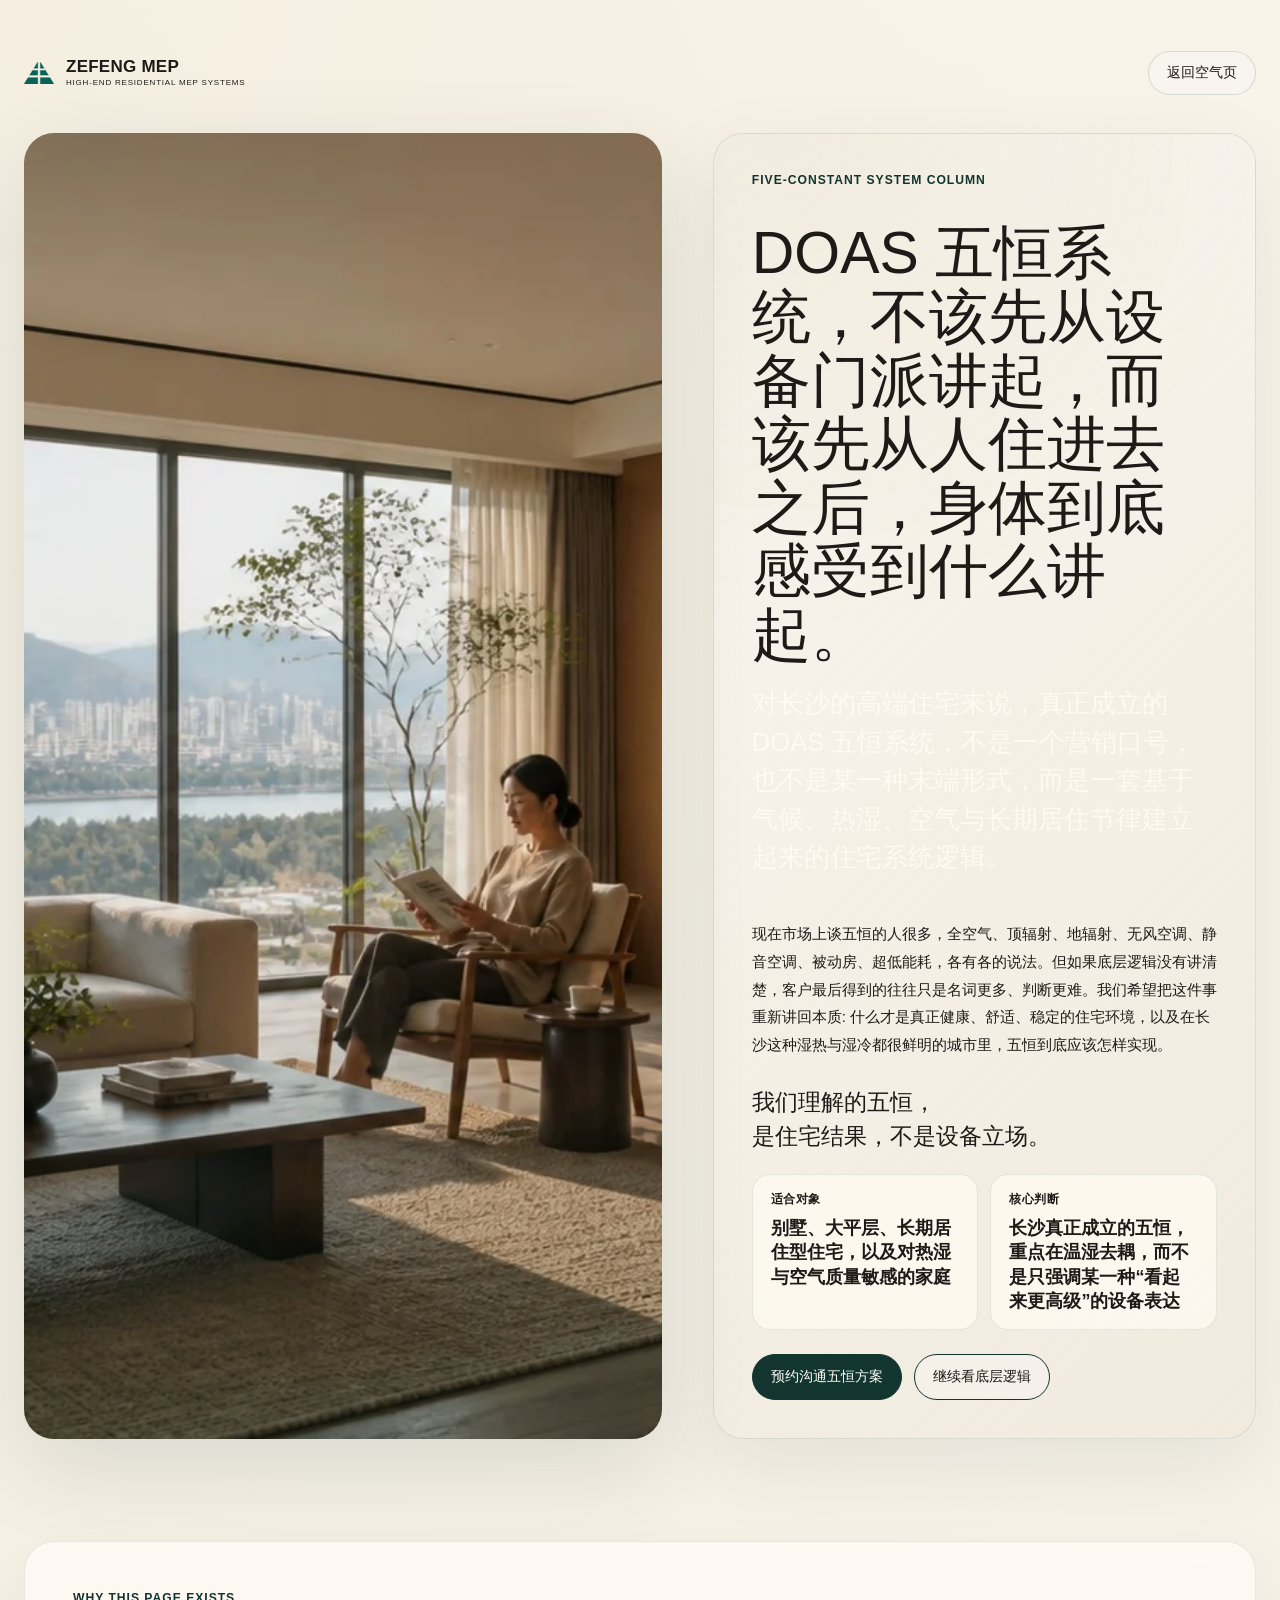
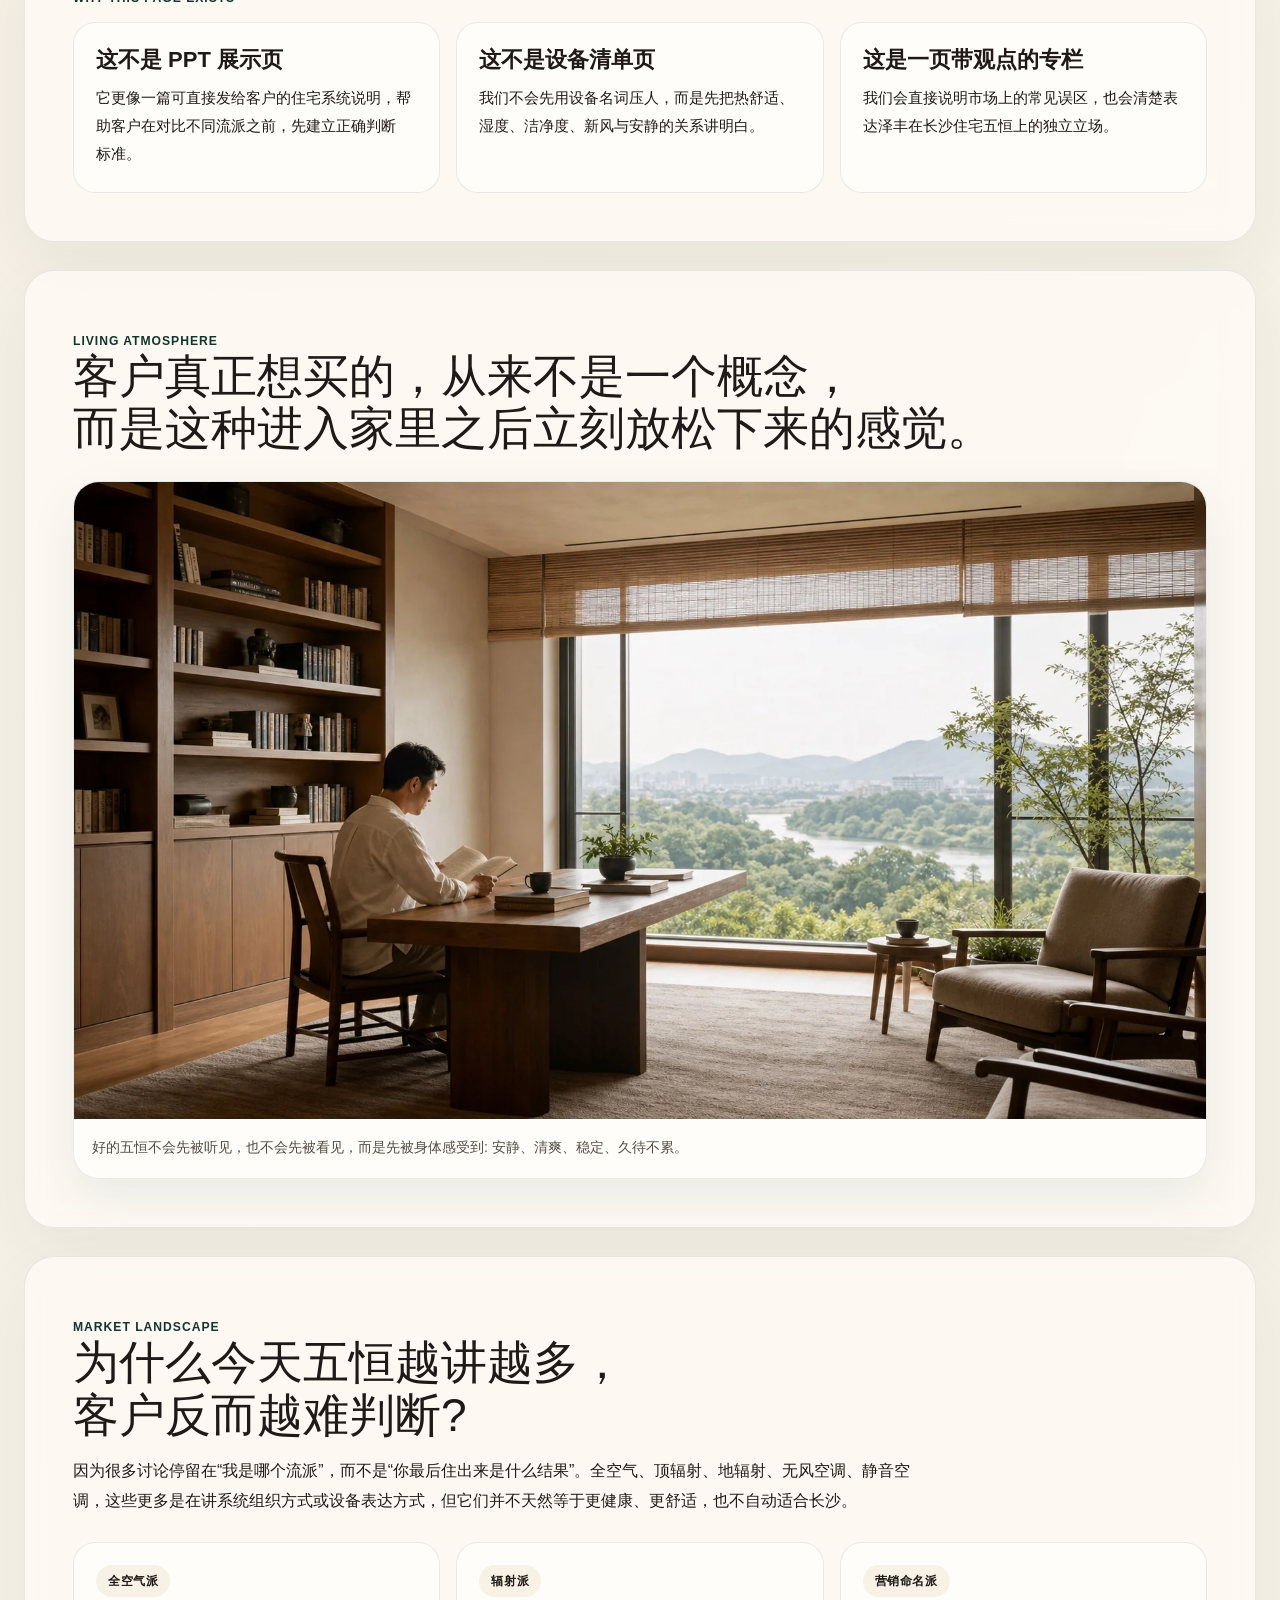
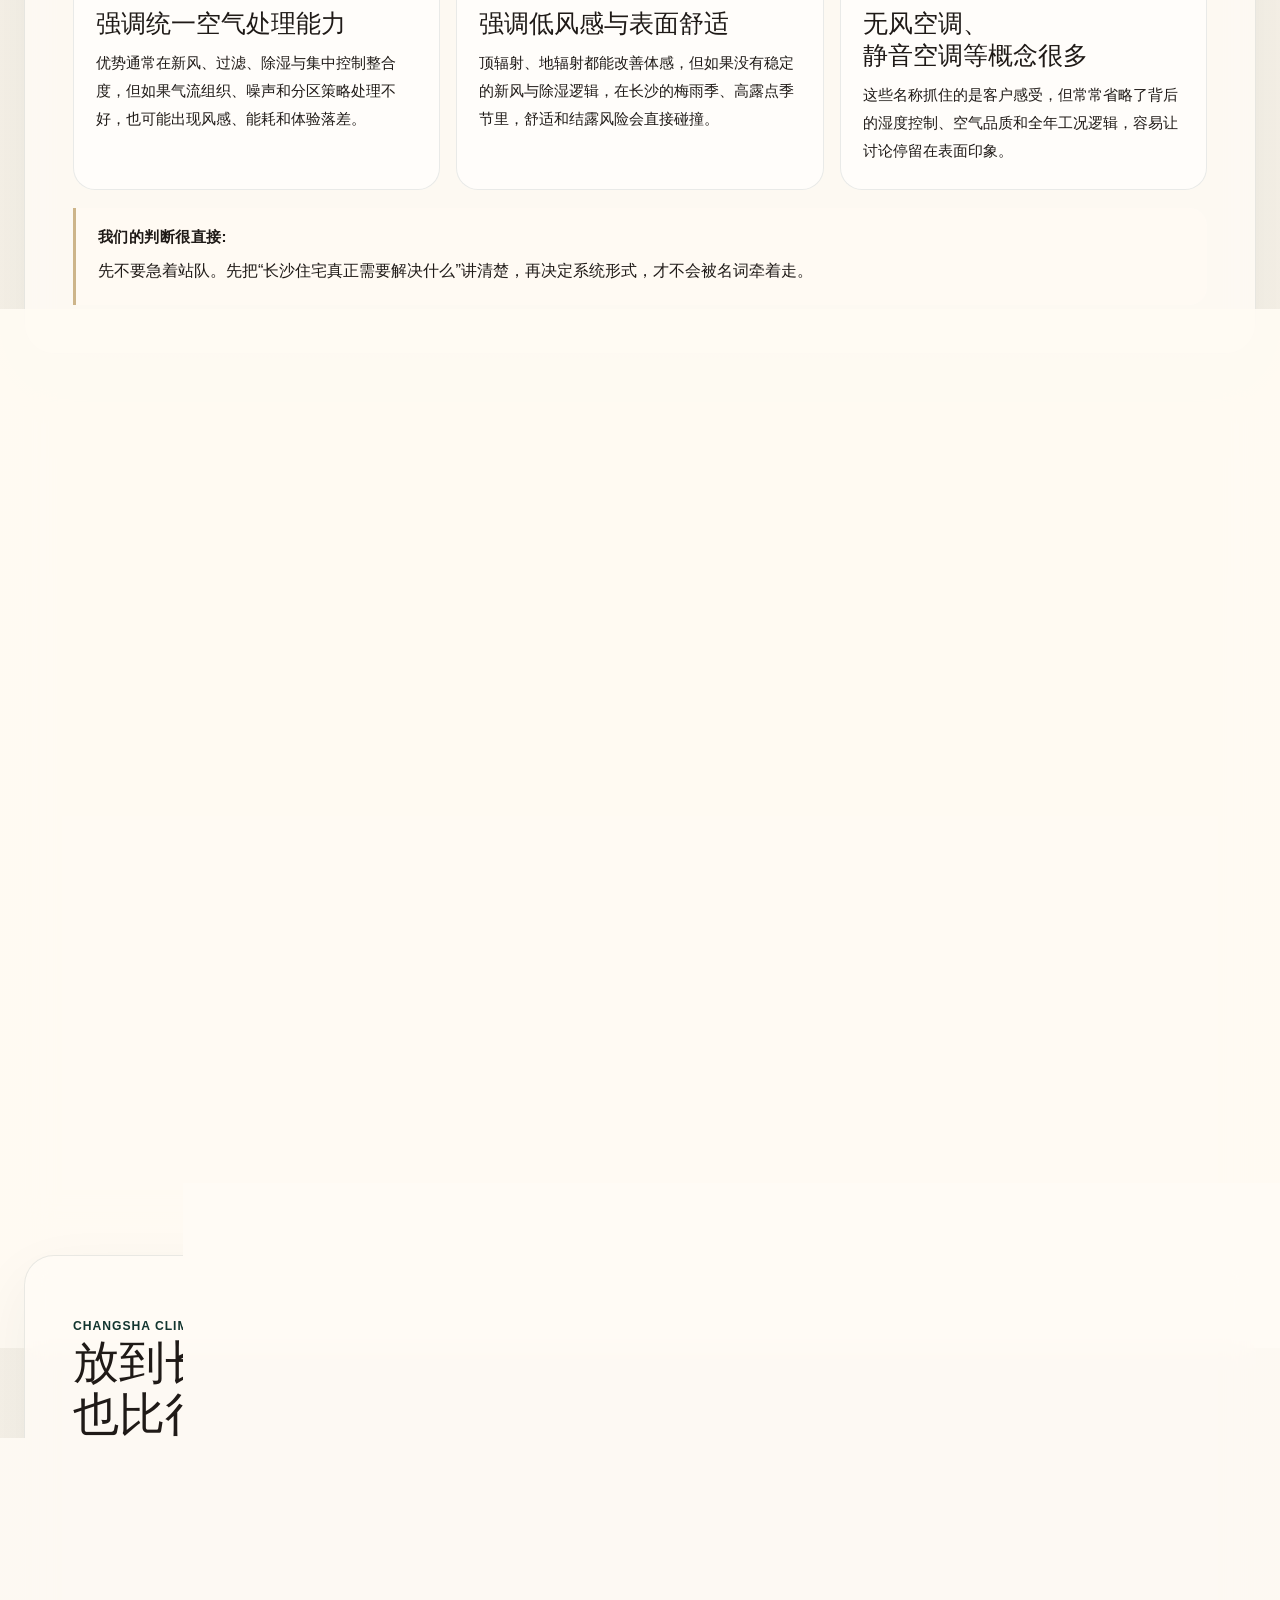
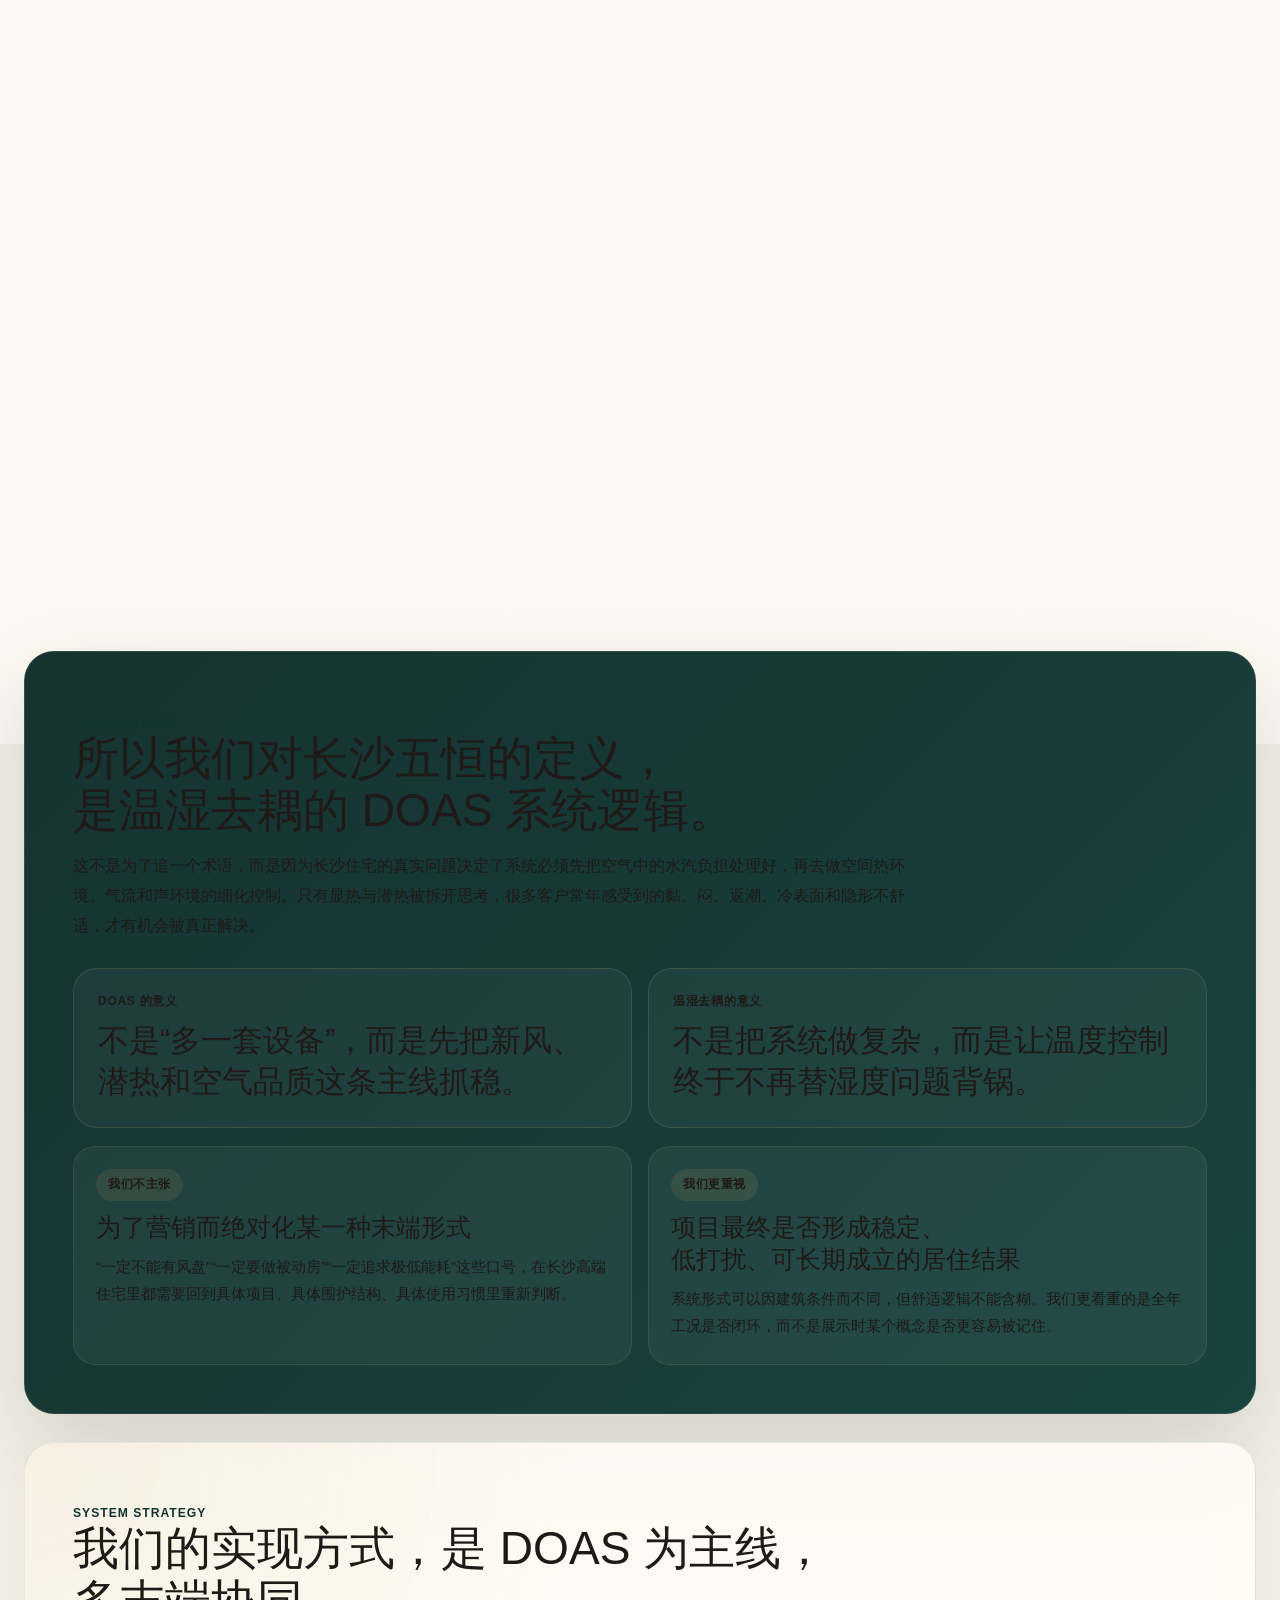
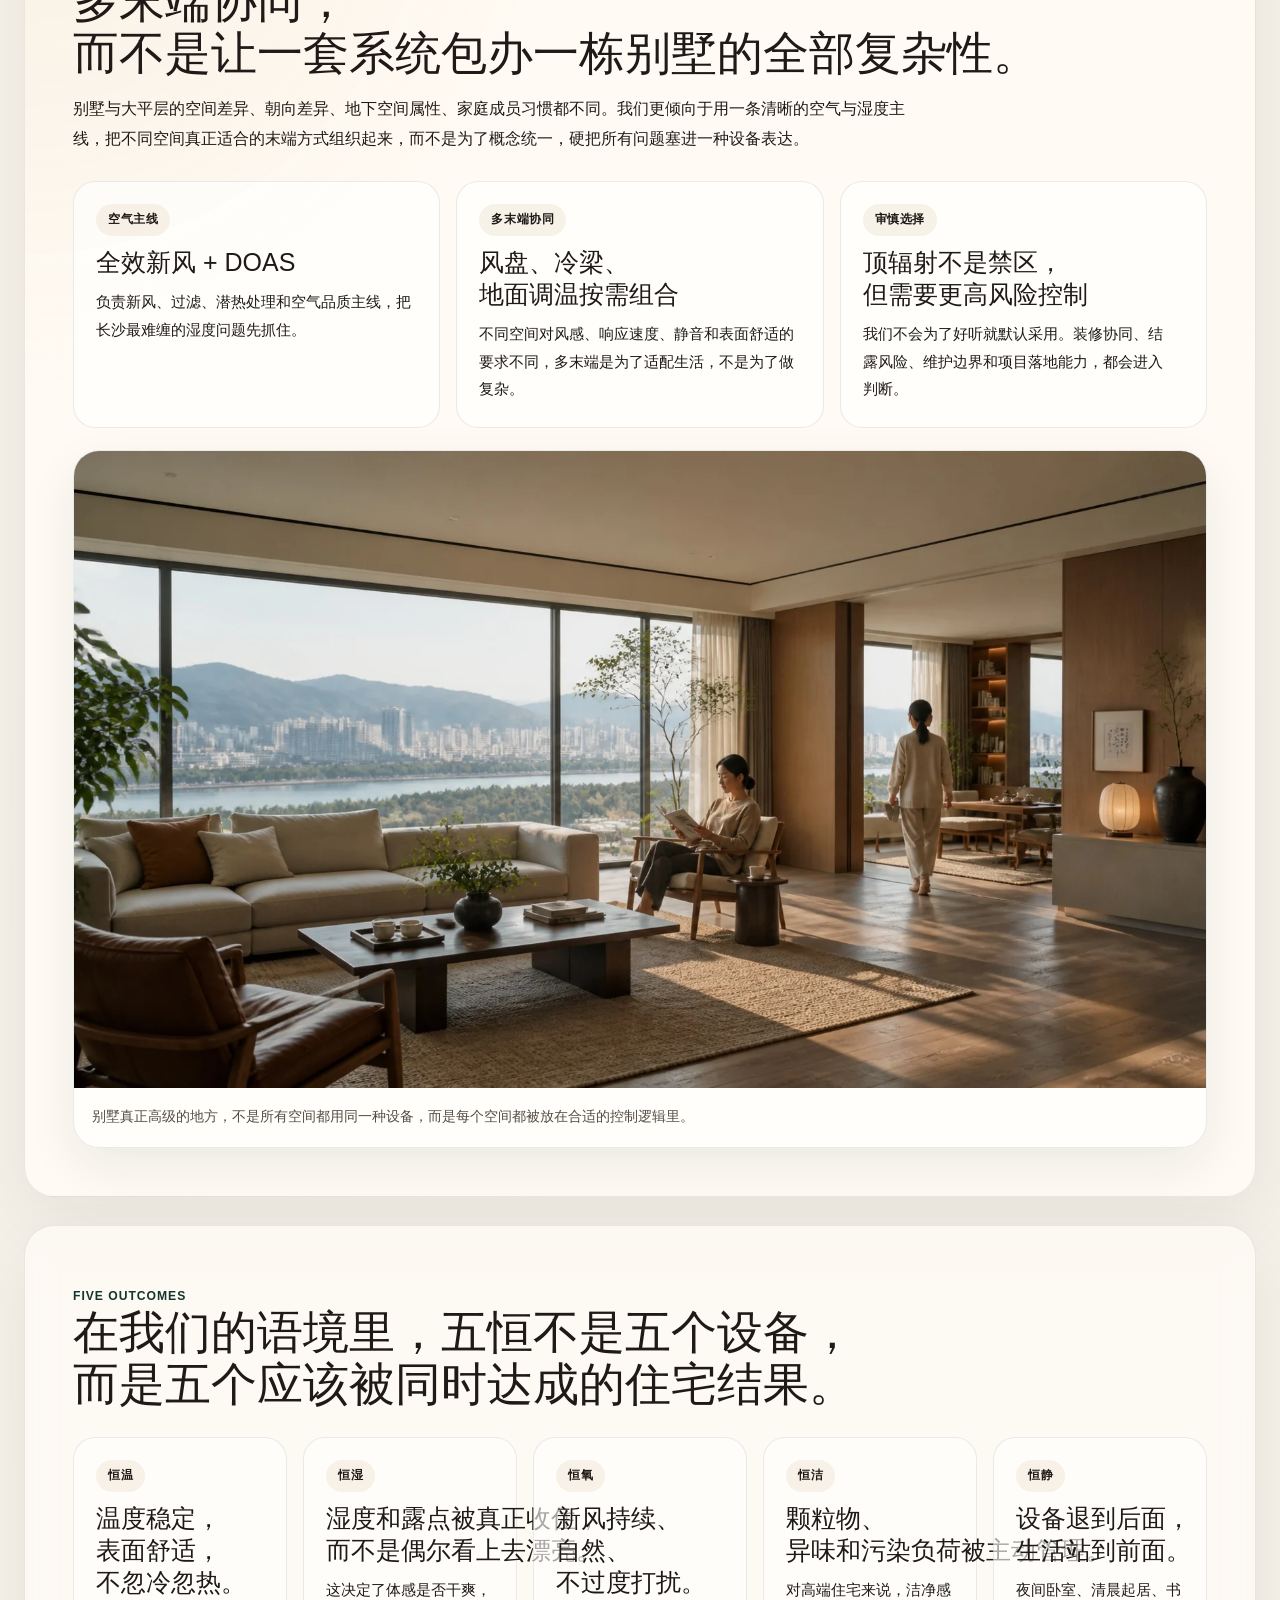
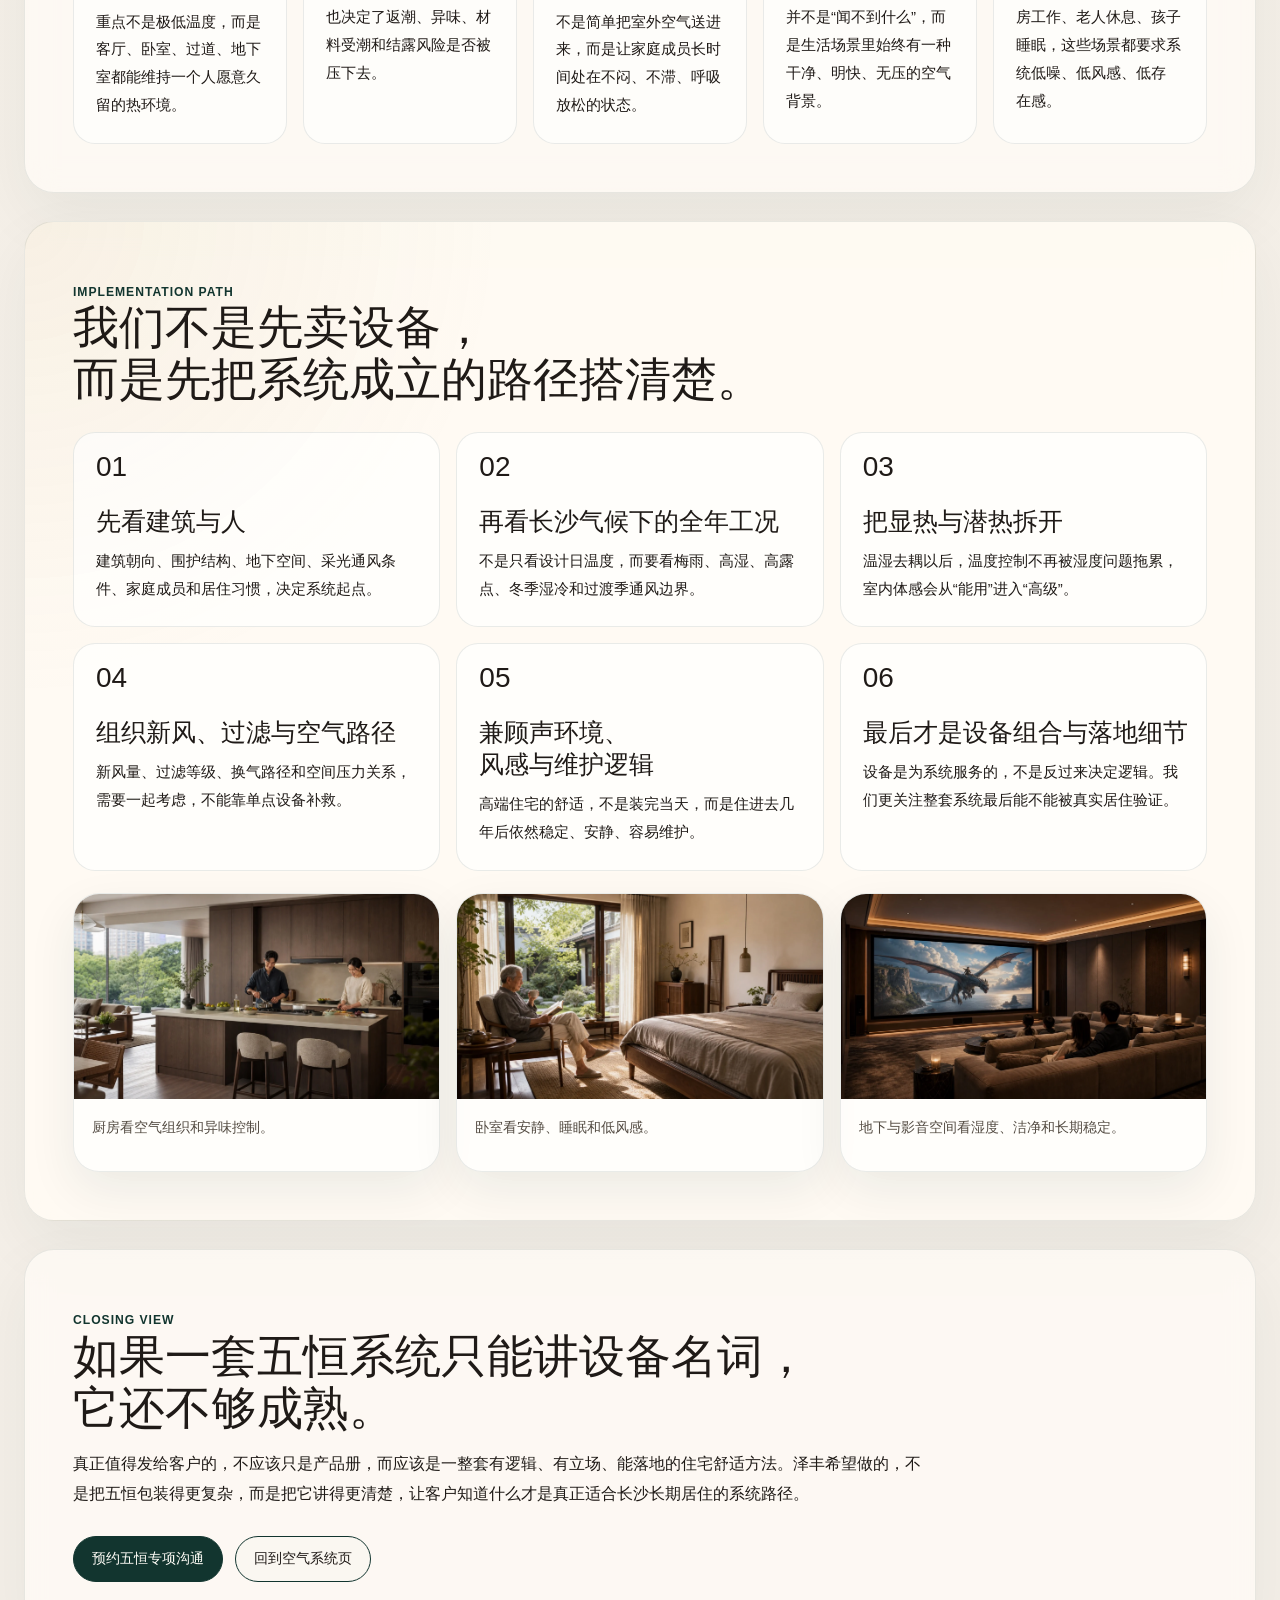
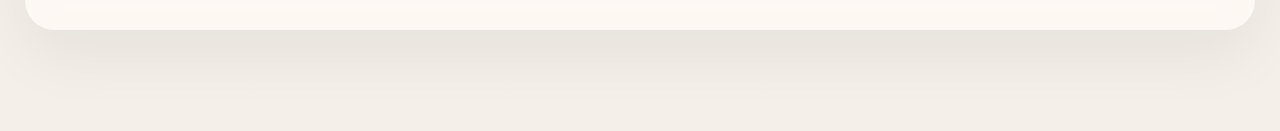
==== five-constant-system/index.html @ 12199729 "Add DOAS five-constant system column" ====
<!doctype html>
<html lang="zh-CN">
  <head>
    <meta charset="UTF-8" />
    <meta name="viewport" content="width=device-width, initial-scale=1.0" />
    <meta
      name="description"
      content="泽丰住宅机电五恒系统专栏，从热舒适、湿度逻辑、空气质量与长沙气候出发，解释温湿去耦 DOAS 五恒系统如何真正服务长期居住。"
    />
    <meta name="robots" content="index, follow" />
    <title>五恒系统专栏 | ZEFENG MEP</title>
    <link rel="stylesheet" href="../styles.css" />
    <link rel="stylesheet" href="../launch-polish.css" />
  </head>
  <body class="route-page five-constant-page">
    <main>
      <section class="route-hero">
        <div class="route-topbar">
          <a class="brand-mark" href="../" aria-label="回到首页">
            <img class="brand-logo-symbol" src="../images/zefeng-logo-mark.webp" alt="" />
            <span class="brand-lockup">
              <strong>ZEFENG MEP</strong>
              <small>HIGH-END RESIDENTIAL MEP SYSTEMS</small>
            </span>
          </a>
          <a class="route-back" href="../index.html#systems">返回空气页</a>
        </div>

        <section class="route-stage">
          <figure class="route-media">
            <img
              src="../images/generated-air-scenes-v2/air-v2-opening-clean-living.webp"
              alt="高端住宅开放起居空间，空气清爽、光线柔和、室内没有设备压迫感，体现五恒系统服务于生活本身"
            />
          </figure>

          <div class="route-copy">
            <p class="eyebrow">Five-Constant System Column</p>
            <h1>DOAS 五恒系统，不该先从设备门派讲起，而该先从人住进去之后，身体到底感受到什么讲起。</h1>
            <p class="hero-subtitle">
              对长沙的高端住宅来说，真正成立的 DOAS 五恒系统，不是一个营销口号，也不是某一种末端形式，而是一套基于气候、热湿、空气与长期居住节律建立起来的住宅系统逻辑。
            </p>
            <p class="route-lead">
              现在市场上谈五恒的人很多，全空气、顶辐射、地辐射、无风空调、静音空调、被动房、超低能耗，各有各的说法。但如果底层逻辑没有讲清楚，客户最后得到的往往只是名词更多、判断更难。我们希望把这件事重新讲回本质: 什么才是真正健康、舒适、稳定的住宅环境，以及在长沙这种湿热与湿冷都很鲜明的城市里，五恒到底应该怎样实现。
            </p>
            <blockquote class="route-quote">我们理解的五恒，是住宅结果，不是设备立场。</blockquote>

            <div class="route-meta">
              <div class="route-meta-card">
                <span>适合对象</span>
                <strong>别墅、大平层、长期居住型住宅，以及对热湿与空气质量敏感的家庭</strong>
              </div>
              <div class="route-meta-card">
                <span>核心判断</span>
                <strong>长沙真正成立的五恒，重点在温湿去耦，而不是只强调某一种“看起来更高级”的设备表达</strong>
              </div>
            </div>

            <div class="route-actions">
              <a class="button primary" href="../index.html#project-access">预约沟通五恒方案</a>
              <a class="button ghost" href="#five-logic">继续看底层逻辑</a>
            </div>
          </div>
        </section>
      </section>

      <section class="five-section five-intro-band">
        <div class="five-section-shell">
          <p class="eyebrow">Why This Page Exists</p>
          <div class="five-band-grid">
            <div class="five-band-card">
              <strong>这不是 PPT 展示页</strong>
              <p>它更像一篇可直接发给客户的住宅系统说明，帮助客户在对比不同流派之前，先建立正确判断标准。</p>
            </div>
            <div class="five-band-card">
              <strong>这不是设备清单页</strong>
              <p>我们不会先用设备名词压人，而是先把热舒适、湿度、洁净度、新风与安静的关系讲明白。</p>
            </div>
            <div class="five-band-card">
              <strong>这是一页带观点的专栏</strong>
              <p>我们会直接说明市场上的常见误区，也会清楚表达泽丰在长沙住宅五恒上的独立立场。</p>
            </div>
          </div>
        </div>
      </section>

      <section class="five-section five-visual-section">
        <div class="five-section-shell">
          <div class="five-section-head">
            <p class="eyebrow">Living Atmosphere</p>
            <h2>客户真正想买的，从来不是一个概念，而是这种进入家里之后立刻放松下来的感觉。</h2>
          </div>
          <figure class="five-feature-visual">
            <img
              src="../images/generated-air-scenes-v2/air-v2-reading-study.webp"
              alt="安静的高端住宅阅读空间，空气轻盈、光线柔和、没有设备压迫感，体现长期停留也舒适的室内环境"
              loading="lazy"
            />
            <figcaption>好的五恒不会先被听见，也不会先被看见，而是先被身体感受到: 安静、清爽、稳定、久待不累。</figcaption>
          </figure>
        </div>
      </section>

      <section class="five-section" id="five-market">
        <div class="five-section-shell">
          <div class="five-section-head">
            <p class="eyebrow">Market Landscape</p>
            <h2>为什么今天五恒越讲越多，客户反而越难判断?</h2>
            <p>
              因为很多讨论停留在“我是哪个流派”，而不是“你最后住出来是什么结果”。全空气、顶辐射、地辐射、无风空调、静音空调，这些更多是在讲系统组织方式或设备表达方式，但它们并不天然等于更健康、更舒适，也不自动适合长沙。
            </p>
          </div>

          <div class="five-grid three">
            <article class="five-card">
              <span class="five-card-tag">全空气派</span>
              <h3>强调统一空气处理能力</h3>
              <p>优势通常在新风、过滤、除湿与集中控制整合度，但如果气流组织、噪声和分区策略处理不好，也可能出现风感、能耗和体验落差。</p>
            </article>
            <article class="five-card">
              <span class="five-card-tag">辐射派</span>
              <h3>强调低风感与表面舒适</h3>
              <p>顶辐射、地辐射都能改善体感，但如果没有稳定的新风与除湿逻辑，在长沙的梅雨季、高露点季节里，舒适和结露风险会直接碰撞。</p>
            </article>
            <article class="five-card">
              <span class="five-card-tag">营销命名派</span>
              <h3>无风空调、静音空调等概念很多</h3>
              <p>这些名称抓住的是客户感受，但常常省略了背后的湿度控制、空气品质和全年工况逻辑，容易让讨论停留在表面印象。</p>
            </article>
          </div>

          <div class="five-note">
            <strong>我们的判断很直接:</strong>
            <p>先不要急着站队。先把“长沙住宅真正需要解决什么”讲清楚，再决定系统形式，才不会被名词牵着走。</p>
          </div>
        </div>
      </section>

      <section class="five-section accent" id="five-logic">
        <div class="five-section-shell">
          <div class="five-section-head">
            <p class="eyebrow">Comfort Logic</p>
            <h2>五恒的底层，不是设备，而是热舒适与健康居住逻辑。</h2>
            <p>
              真正高等级的人居环境，从来都不是只看空调出风口。国际上关于健康建筑与热舒适的讨论，长期都围绕几件事展开: 热感觉是否稳定、湿度是否被控制、空气是否新鲜洁净、噪声是否足够低、气流是否让人放松而不是被打扰。
            </p>
          </div>

          <div class="five-grid two">
            <article class="five-card">
              <span class="five-card-tag">热舒适</span>
              <h3>不是把温度压低，而是让人体热平衡长期稳定。</h3>
              <p>Fanger 的 PMV/PPD 理论、ASHRAE 55 等热舒适标准，关心的都不是“冷不冷”这么简单，而是温度、平均辐射温度、气流、湿度、着装和代谢共同作用下，人是否愿意久待。</p>
            </article>
            <article class="five-card">
              <span class="five-card-tag">湿度与露点</span>
              <h3>真正影响长沙居住品质的，往往不是温度先出问题，而是湿度先失控。</h3>
              <p>返潮、闷、黏、异味、材料受潮、表面结露、地下室发霉感，这些都和水汽管理直接相关。湿度失控时，温度再好，体感也不会高级。</p>
            </article>
            <article class="five-card">
              <span class="five-card-tag">空气质量</span>
              <h3>新风不是“有”就够，而要和过滤、换气路径、室内污染负荷一起成立。</h3>
              <p>WELL、WHO 等体系持续强调颗粒物、通风、新鲜空气和污染控制的重要性。住宅里真正被感知到的，是清爽、无异味、久待不闷，而不是某个设备名称。</p>
            </article>
            <article class="five-card">
              <span class="five-card-tag">安静与低风感</span>
              <h3>高端住宅里的设备，最后应该退到背景里。</h3>
              <p>客户最终记住的，通常不是机组型号，而是夜里是否安静、沙发旁有没有风、卧室里呼吸时有没有持续的设备存在感。</p>
            </article>
          </div>
        </div>
      </section>

      <section class="five-section">
        <div class="five-section-shell">
          <div class="five-section-head">
            <p class="eyebrow">Changsha Climate</p>
            <h2>放到长沙，这件事会比北方更具体，也比很多宣传页讲得更难。</h2>
            <p>
              长沙并不是只热，或者只冷。它同时有夏季高温高湿、梅雨返潮、冬季湿冷、过渡季节通风不稳定、地下空间易受潮等一整套复合问题。也正因为这样，单纯追求“低温”“无风”或者“极低能耗”的单点目标，并不能自动等于真正舒适。
            </p>
          </div>

          <div class="five-grid three">
            <article class="five-card climate">
              <h3>夏季不是单纯制冷</h3>
              <p>真正的难点是高含湿量和高露点。只有把显热和潜热分开处理，体感才会从“凉但黏”变成真正干爽。</p>
            </article>
            <article class="five-card climate">
              <h3>梅雨季不是通风就行</h3>
              <p>外界空气本身就湿，盲目加大通风量会把更多水汽带进来。新风一定要带着除湿逻辑进入系统。</p>
            </article>
            <article class="five-card climate">
              <h3>冬季不是北方逻辑</h3>
              <p>长沙冬天常见的是湿冷和阴冷，不是典型北方的干冷。舒适感建立在热环境稳定和表面温度管理上，而不是把某个送风温度做得更猛。</p>
            </article>
          </div>

          <div class="five-visual-grid">
            <figure class="five-scene-card">
              <img
                src="../images/generated-air-scenes-v2/air-v2-master-bedroom-night.webp"
                alt="高端住宅主卧夜间场景，安静、低风感、适合睡眠的五恒空间"
                loading="lazy"
              />
              <figcaption>卧室里的五恒，首先应该服务睡眠，而不是制造设备存在感。</figcaption>
            </figure>
            <figure class="five-scene-card">
              <img
                src="../images/generated-air-scenes-v2/air-v2-bathroom-comfort.webp"
                alt="高端住宅卫浴场景，湿度控制稳定、表面舒适、空气洁净"
                loading="lazy"
              />
              <figcaption>真正好的湿度控制，会体现在卫浴、过道、转角和冷表面这些最容易暴露问题的位置。</figcaption>
            </figure>
          </div>
        </div>
      </section>

      <section class="five-section deep">
        <div class="five-section-shell">
          <div class="five-section-head">
            <p class="eyebrow">Our Position</p>
            <h2>所以我们对长沙五恒的定义，是温湿去耦的 DOAS 系统逻辑。</h2>
            <p>
              这不是为了追一个术语，而是因为长沙住宅的真实问题决定了系统必须先把空气中的水汽负担处理好，再去做空间热环境、气流和声环境的细化控制。只有显热与潜热被拆开思考，很多客户常年感受到的黏、闷、返潮、冷表面和隐形不舒适，才有机会被真正解决。
            </p>
          </div>

          <div class="five-split-callout">
            <div>
              <span>DOAS 的意义</span>
              <strong>不是“多一套设备”，而是先把新风、潜热和空气品质这条主线抓稳。</strong>
            </div>
            <div>
              <span>温湿去耦的意义</span>
              <strong>不是把系统做复杂，而是让温度控制终于不再替湿度问题背锅。</strong>
            </div>
          </div>

          <div class="five-grid two">
            <article class="five-card contrast">
              <span class="five-card-tag">我们不主张</span>
              <h3>为了营销而绝对化某一种末端形式</h3>
              <p>“一定不能有风盘”“一定要做被动房”“一定追求极低能耗”这些口号，在长沙高端住宅里都需要回到具体项目、具体围护结构、具体使用习惯里重新判断。</p>
            </article>
            <article class="five-card contrast">
              <span class="five-card-tag">我们更重视</span>
              <h3>项目最终是否形成稳定、低打扰、可长期成立的居住结果</h3>
              <p>系统形式可以因建筑条件而不同，但舒适逻辑不能含糊。我们更看重的是全年工况是否闭环，而不是展示时某个概念是否更容易被记住。</p>
            </article>
          </div>
        </div>
      </section>

      <section class="five-section accent">
        <div class="five-section-shell">
          <div class="five-section-head">
            <p class="eyebrow">System Strategy</p>
            <h2>我们的实现方式，是 DOAS 为主线，多末端协同，而不是让一套系统包办一栋别墅的全部复杂性。</h2>
            <p>
              别墅与大平层的空间差异、朝向差异、地下空间属性、家庭成员习惯都不同。我们更倾向于用一条清晰的空气与湿度主线，把不同空间真正适合的末端方式组织起来，而不是为了概念统一，硬把所有问题塞进一种设备表达。
            </p>
          </div>

          <div class="five-grid three">
            <article class="five-card">
              <span class="five-card-tag">空气主线</span>
              <h3>全效新风 + DOAS</h3>
              <p>负责新风、过滤、潜热处理和空气品质主线，把长沙最难缠的湿度问题先抓住。</p>
            </article>
            <article class="five-card">
              <span class="five-card-tag">多末端协同</span>
              <h3>风盘、冷梁、地面调温按需组合</h3>
              <p>不同空间对风感、响应速度、静音和表面舒适的要求不同，多末端是为了适配生活，不是为了做复杂。</p>
            </article>
            <article class="five-card">
              <span class="five-card-tag">审慎选择</span>
              <h3>顶辐射不是禁区，但需要更高风险控制</h3>
              <p>我们不会为了好听就默认采用。装修协同、结露风险、维护边界和项目落地能力，都会进入判断。</p>
            </article>
          </div>

          <figure class="five-feature-visual secondary">
            <img
              src="../images/generated-air-scenes-v2/air-v2-opening-clean-living.webp"
              alt="高端住宅开阔起居空间，客厅与茶区联动，体现多空间协同控制下的整体舒适"
              loading="lazy"
            />
            <figcaption>别墅真正高级的地方，不是所有空间都用同一种设备，而是每个空间都被放在合适的控制逻辑里。</figcaption>
          </figure>
        </div>
      </section>

      <section class="five-section" id="five-definition">
        <div class="five-section-shell">
          <div class="five-section-head">
            <p class="eyebrow">Five Outcomes</p>
            <h2>在我们的语境里，五恒不是五个设备，而是五个应该被同时达成的住宅结果。</h2>
          </div>

          <div class="five-grid five-outcomes">
            <article class="five-card outcome">
              <span class="five-card-tag">恒温</span>
              <h3>温度稳定，表面舒适，不忽冷忽热。</h3>
              <p>重点不是极低温度，而是客厅、卧室、过道、地下室都能维持一个人愿意久留的热环境。</p>
            </article>
            <article class="five-card outcome">
              <span class="five-card-tag">恒湿</span>
              <h3>湿度和露点被真正收住，而不是偶尔看上去漂亮。</h3>
              <p>这决定了体感是否干爽，也决定了返潮、异味、材料受潮和结露风险是否被压下去。</p>
            </article>
            <article class="five-card outcome">
              <span class="five-card-tag">恒氧</span>
              <h3>新风持续、自然、不过度打扰。</h3>
              <p>不是简单把室外空气送进来，而是让家庭成员长时间处在不闷、不滞、呼吸放松的状态。</p>
            </article>
            <article class="five-card outcome">
              <span class="five-card-tag">恒洁</span>
              <h3>颗粒物、异味和污染负荷被主动管理。</h3>
              <p>对高端住宅来说，洁净感并不是“闻不到什么”，而是生活场景里始终有一种干净、明快、无压的空气背景。</p>
            </article>
            <article class="five-card outcome">
              <span class="five-card-tag">恒静</span>
              <h3>设备退到后面，生活站到前面。</h3>
              <p>夜间卧室、清晨起居、书房工作、老人休息、孩子睡眠，这些场景都要求系统低噪、低风感、低存在感。</p>
            </article>
          </div>
        </div>
      </section>

      <section class="five-section accent">
        <div class="five-section-shell">
          <div class="five-section-head">
            <p class="eyebrow">Implementation Path</p>
            <h2>我们不是先卖设备，而是先把系统成立的路径搭清楚。</h2>
          </div>

          <div class="five-steps">
            <article class="five-step">
              <span>01</span>
              <h3>先看建筑与人</h3>
              <p>建筑朝向、围护结构、地下空间、采光通风条件、家庭成员和居住习惯，决定系统起点。</p>
            </article>
            <article class="five-step">
              <span>02</span>
              <h3>再看长沙气候下的全年工况</h3>
              <p>不是只看设计日温度，而要看梅雨、高湿、高露点、冬季湿冷和过渡季通风边界。</p>
            </article>
            <article class="five-step">
              <span>03</span>
              <h3>把显热与潜热拆开</h3>
              <p>温湿去耦以后，温度控制不再被湿度问题拖累，室内体感会从“能用”进入“高级”。</p>
            </article>
            <article class="five-step">
              <span>04</span>
              <h3>组织新风、过滤与空气路径</h3>
              <p>新风量、过滤等级、换气路径和空间压力关系，需要一起考虑，不能靠单点设备补救。</p>
            </article>
            <article class="five-step">
              <span>05</span>
              <h3>兼顾声环境、风感与维护逻辑</h3>
              <p>高端住宅的舒适，不是装完当天，而是住进去几年后依然稳定、安静、容易维护。</p>
            </article>
            <article class="five-step">
              <span>06</span>
              <h3>最后才是设备组合与落地细节</h3>
              <p>设备是为系统服务的，不是反过来决定逻辑。我们更关注整套系统最后能不能被真实居住验证。</p>
            </article>
          </div>

          <div class="five-visual-grid three-up">
            <figure class="five-scene-card compact">
              <img
                src="../images/generated-air-scenes-v2/air-v2-kitchen-comfort.webp"
                alt="高端住宅厨房场景，空气流线合理、异味被控制、空间保持清爽"
                loading="lazy"
              />
              <figcaption>厨房看空气组织和异味控制。</figcaption>
            </figure>
            <figure class="five-scene-card compact">
              <img
                src="../images/generated-air-scenes-v2/air-v2-elder-bedroom.webp"
                alt="老人卧室场景，安静、温和、没有直吹感的居住环境"
                loading="lazy"
              />
              <figcaption>卧室看安静、睡眠和低风感。</figcaption>
            </figure>
            <figure class="five-scene-card compact">
              <img
                src="../images/generated-air-scenes-v2/air-v2-cinema-large-dragon-screen.webp"
                alt="地下娱乐空间场景，温湿度与空气质量稳定、适合长期停留"
                loading="lazy"
              />
              <figcaption>地下与影音空间看湿度、洁净和长期稳定。</figcaption>
            </figure>
          </div>
        </div>
      </section>

      <section class="five-section final">
        <div class="five-section-shell">
          <div class="five-section-head">
            <p class="eyebrow">Closing View</p>
            <h2>如果一套五恒系统只能讲设备名词，它还不够成熟。</h2>
            <p>
              真正值得发给客户的，不应该只是产品册，而应该是一整套有逻辑、有立场、能落地的住宅舒适方法。泽丰希望做的，不是把五恒包装得更复杂，而是把它讲得更清楚，让客户知道什么才是真正适合长沙长期居住的系统路径。
            </p>
          </div>

          <div class="route-actions five-final-actions">
            <a class="button primary" href="../index.html#project-access">预约五恒专项沟通</a>
            <a class="button ghost" href="../index.html#systems">回到空气系统页</a>
          </div>
        </div>
      </section>
    </main>
  </body>
</html>
---- styles.css ----
:root {
  --paper: #f6f2ea;
  --ivory: #f8f5ef;
  --sand: #eee7da;
  --deep: #12352f;
  --green: #1e4a3f;
  --gray: #6f6a61;
  --gold: #b89b5e;
  --ink: #171717;
  --line: rgba(18, 53, 47, 0.14);
  --soft-line: rgba(184, 155, 94, 0.28);
  --shadow: 0 22px 60px rgba(23, 23, 23, 0.08);
  --font-sans: "Noto Sans SC", "PingFang SC", "Source Han Sans SC", "Microsoft YaHei", sans-serif;
  --font-serif: "Noto Serif SC", "Songti SC", "Source Han Serif SC", serif;
  --font-en: "Inter", "Helvetica Neue", Arial, sans-serif;
  --max: 1180px;
}

* {
  box-sizing: border-box;
}

html {
  scroll-behavior: smooth;
  background: var(--paper);
  color: var(--ink);
}

body {
  margin: 0;
  background:
    radial-gradient(circle at 12% 0%, rgba(184, 155, 94, 0.12), transparent 30%),
    linear-gradient(180deg, var(--ivory), var(--paper) 44%, var(--sand));
  color: var(--ink);
  font-family: var(--font-sans);
  letter-spacing: 0;
}

body::before {
  position: fixed;
  inset: 0;
  z-index: -1;
  pointer-events: none;
  background-image:
    linear-gradient(rgba(18, 53, 47, 0.024) 1px, transparent 1px),
    linear-gradient(90deg, rgba(18, 53, 47, 0.018) 1px, transparent 1px);
  background-size: 84px 84px;
  content: "";
  mask-image: linear-gradient(to bottom, rgba(0, 0, 0, 0.55), transparent 72%);
}

a {
  color: inherit;
  text-decoration: none;
}

img {
  display: block;
  width: 100%;
  height: 100%;
  object-fit: cover;
}

button,
input {
  font: inherit;
}

.site-header {
  position: sticky;
  top: 0;
  z-index: 20;
  display: grid;
  grid-template-columns: minmax(210px, 240px) minmax(0, 1fr);
  gap: clamp(18px, 2vw, 28px);
  align-items: center;
  min-height: 72px;
  padding: 18px clamp(28px, 4vw, 56px);
  border-bottom: 1px solid rgba(18, 53, 47, 0.08);
  background: rgba(246, 242, 234, 0.86);
  backdrop-filter: blur(20px);
}

.brand-mark {
  display: inline-flex;
  gap: 12px;
  align-items: center;
  color: var(--deep);
  min-width: max-content;
}

.brand-logo-symbol {
  width: 30px;
  height: 30px;
  object-fit: contain;
  flex: 0 0 auto;
}

.brand-lockup {
  display: grid;
  gap: 3px;
}

.brand-lockup strong {
  font-family: var(--font-en);
  font-size: 17px;
  font-weight: 600;
  line-height: 1;
  letter-spacing: 0.015em;
}

.brand-lockup small {
  color: rgba(62, 58, 52, 0.6);
  font-family: var(--font-en);
  font-size: 8px;
  line-height: 1.2;
  letter-spacing: 0.1em;
  white-space: nowrap;
}

.desktop-nav {
  display: flex;
  justify-content: flex-end;
  gap: clamp(18px, 1.9vw, 30px);
  color: rgba(23, 23, 23, 0.7);
  font-size: 13px;
}

.desktop-nav a,
.header-action,
.button {
  white-space: nowrap;
}

.desktop-nav a,
.mobile-menu a {
  transition: color 220ms ease;
}

.desktop-nav a:hover,
.mobile-menu a:hover {
  color: var(--deep);
}

.desktop-nav a {
  position: relative;
  display: inline-flex;
  align-items: center;
  min-height: 34px;
  color: rgba(24, 34, 31, 0.72);
  font-family: var(--font-sans);
  font-size: 13px;
  font-weight: 500;
  line-height: 1.2;
  letter-spacing: 0.01em;
}

.desktop-nav a::after {
  content: "";
  position: absolute;
  left: 0;
  bottom: -8px;
  width: 100%;
  height: 1px;
  background: rgba(18, 53, 47, 0.78);
  transform: scaleX(0);
  transform-origin: center;
  transition: transform 180ms ease;
}

.desktop-nav a:hover::after,
.desktop-nav a.is-active::after,
.desktop-nav a[aria-current="page"]::after {
  transform: scaleX(1);
}

.header-action,
.button {
  display: inline-flex;
  min-height: 44px;
  align-items: center;
  justify-content: center;
  border-radius: 999px;
  padding: 0 18px;
  border: 1px solid var(--deep);
  font-size: 14px;
  transition:
    transform 220ms ease,
    background 220ms ease,
    color 220ms ease,
    border-color 220ms ease;
}

.header-action,
.button.primary {
  background: var(--deep);
  color: var(--ivory);
}

.button.ghost {
  background: rgba(248, 245, 239, 0.58);
  color: var(--deep);
}

.button:hover,
.header-action:hover {
  transform: translateY(-2px);
  border-color: var(--gold);
  background: var(--green);
  color: var(--ivory);
}

.menu-toggle {
  display: none;
  width: 44px;
  height: 44px;
  border: 1px solid var(--line);
  border-radius: 50%;
  background: rgba(248, 245, 239, 0.62);
}

.menu-toggle span {
  display: block;
  width: 18px;
  height: 1px;
  margin: 6px auto;
  background: var(--deep);
}

.mobile-menu {
  position: absolute;
  top: 76px;
  right: 18px;
  display: none;
  min-width: min(320px, calc(100vw - 36px));
  padding: 18px;
  border: 1px solid var(--line);
  border-radius: 8px;
  background: rgba(248, 245, 239, 0.96);
  box-shadow: var(--shadow);
}

.mobile-menu.is-open {
  display: grid;
  gap: 14px;
}

.section-shell {
  width: min(var(--max), calc(100% - 40px));
  margin: 0 auto;
  padding: clamp(76px, 11vw, 150px) 0;
}

.hero {
  position: relative;
  display: flex;
  min-height: calc(100vh - 76px);
  align-items: center;
  overflow: hidden;
  padding: clamp(72px, 9vw, 128px) clamp(24px, 5vw, 72px);
  border-radius: 8px;
}

.hero-slides,
.hero-slide {
  position: absolute;
  inset: 0;
}

.hero-slide {
  display: flex;
  align-items: center;
  padding: clamp(72px, 9vw, 128px) clamp(24px, 5vw, 72px);
  opacity: 0;
  pointer-events: none;
  transition: opacity 1100ms ease;
}

.hero-slide.is-active {
  opacity: 1;
  pointer-events: auto;
}

.hero::before {
  position: absolute;
  inset: 0;
  z-index: 1;
  background:
    radial-gradient(circle at 26% 74%, rgba(246, 242, 234, 0.22), transparent 36%),
    linear-gradient(0deg, rgba(18, 53, 47, 0.08), transparent 42%);
  content: "";
}

.hero-copy {
  position: relative;
  isolation: isolate;
  z-index: 2;
  width: min(100%, 620px);
  max-width: 620px;
  min-width: 0;
  padding: clamp(22px, 2.6vw, 36px) clamp(24px, 3.2vw, 44px);
  border: 0;
  border-radius: 0;
  background: transparent;
  box-shadow: none;
  backdrop-filter: none;
}

.hero-copy::before {
  position: absolute;
  inset: -42px -190px -42px -42px;
  z-index: -1;
  background:
    radial-gradient(ellipse at 30% 52%, rgba(248, 245, 239, 0.82) 0%, rgba(248, 245, 239, 0.54) 40%, rgba(248, 245, 239, 0.2) 62%, rgba(248, 245, 239, 0) 84%);
  content: "";
  pointer-events: none;
}

.hero-card,
.scene-content,
.climate-copy-panel,
.dewpoint-panel,
.climate-explanation,
.cinematic-panel .section-copy,
.module-card,
.brand-card,
.tool-card {
  border: 1px solid rgba(255, 255, 255, 0.18);
  border-radius: 22px;
  background:
    linear-gradient(135deg, rgba(18, 42, 35, 0.32) 0%, rgba(18, 42, 35, 0.2) 42%, rgba(18, 42, 35, 0.1) 100%);
  box-shadow:
    0 18px 60px rgba(0, 0, 0, 0.14),
    inset 0 1px 0 rgba(255, 255, 255, 0.12);
  backdrop-filter: blur(14px) saturate(112%);
}

.hero-card {
  background:
    linear-gradient(135deg, rgba(18, 42, 35, 0.28) 0%, rgba(18, 42, 35, 0.17) 44%, rgba(18, 42, 35, 0.08) 100%);
  backdrop-filter: blur(10px) saturate(110%);
}

.hero-card::before {
  inset: -24px -90px -24px -24px;
  background:
    radial-gradient(ellipse at 24% 50%, rgba(248, 245, 239, 0.22), rgba(248, 245, 239, 0.06) 52%, rgba(248, 245, 239, 0) 78%);
}

.hero-card h1,
.hero-card h2,
.hero-card h3,
.scene-content h3,
.climate-copy-panel h3,
.dewpoint-panel h3,
.climate-explanation h3,
.cinematic-panel .section-copy h2,
.module-card h4,
.brand-card h4,
.tool-card h4 {
  color: rgba(255, 252, 242, 0.98);
}

.hero-card p,
.hero-card .hero-text,
.hero-card .hero-closing,
.scene-content p,
.climate-copy-panel p:not(.eyebrow),
.dewpoint-panel p,
.climate-explanation p,
.cinematic-panel .section-copy p,
.module-card p,
.brand-card p,
.tool-card p {
  color: rgba(255, 252, 242, 0.78);
}

.hero-card .hero-sensory,
.hero-card .hero-closing,
.hero-card .hero-kicker,
.scene-content .eyebrow,
.climate-copy-panel .eyebrow,
.climate-explanation .eyebrow,
.cinematic-panel .section-copy .eyebrow {
  color: rgba(226, 198, 132, 0.94);
}

.hero-card .button.ghost,
.tag-list span,
.tool-chip,
.map-labels span,
.scene-detail > summary,
.dimension-detail > summary,
.dewpoint-calculator summary {
  border: 1px solid rgba(255, 255, 255, 0.16);
  background: rgba(255, 255, 255, 0.1);
  color: rgba(255, 252, 242, 0.92);
  backdrop-filter: blur(8px);
}

.hero-card:hover,
.scene-content:hover,
.climate-copy-panel:hover,
.dewpoint-panel:hover,
.climate-explanation:hover,
.cinematic-panel .section-copy:hover {
  background:
    linear-gradient(135deg, rgba(18, 42, 35, 0.38) 0%, rgba(18, 42, 35, 0.24) 44%, rgba(18, 42, 35, 0.13) 100%);
  box-shadow:
    0 22px 70px rgba(0, 0, 0, 0.16),
    inset 0 1px 0 rgba(255, 255, 255, 0.14);
}

.hero-kicker {
  color: var(--gold);
  font-family: var(--font-sans);
  font-size: clamp(13px, 1vw, 15px);
  font-weight: 700;
  letter-spacing: 0.08em;
}

.eyebrow {
  margin: 0 0 14px;
  color: var(--gold);
  font-family: var(--font-en);
  font-size: 12px;
  font-weight: 600;
  letter-spacing: 0;
  text-transform: uppercase;
}

h1,
h2,
h3,
h4,
h5,
p,
blockquote {
  margin-top: 0;
  overflow-wrap: normal;
  word-break: normal;
}

h1,
h2 {
  color: var(--deep);
  font-family: var(--font-serif);
  font-weight: 500;
  letter-spacing: 0;
}

h1 {
  margin-bottom: clamp(24px, 3vw, 34px);
  font-size: clamp(42px, 5vw, 64px);
  line-height: 1.1;
  text-wrap: balance;
}

.hero-title {
  max-width: 980px;
  margin-bottom: clamp(20px, 2.6vw, 30px);
  font-size: clamp(38px, 4.2vw, 52px);
  line-height: 1.13;
}

.hero-title span {
  display: block;
  white-space: nowrap;
}

.mobile-break {
  display: none;
}

h2 {
  margin-bottom: 22px;
  font-size: clamp(32px, 4vw, 56px);
  line-height: 1.14;
  text-wrap: balance;
}

h3 {
  color: var(--deep);
  font-size: clamp(24px, 2.2vw, 36px);
  line-height: 1.24;
}

h4,
h5 {
  color: var(--deep);
  font-weight: 600;
}

p {
  color: #3f3a34;
  font-family: var(--font-sans);
  font-size: clamp(16px, 1.28vw, 19px);
  line-height: 1.9;
  text-wrap: pretty;
}

.hero-subtitle {
  color: var(--green);
  font-family: var(--font-sans);
  font-size: clamp(20px, 2vw, 30px);
  line-height: 1.5;
}

.hero-text,
.lead {
  max-width: 760px;
  color: #4e473f;
  font-family: var(--font-sans);
  font-size: clamp(18px, 1.5vw, 24px);
  line-height: 1.82;
}

.hero-text {
  display: grid;
  max-width: 740px;
  gap: 10px;
  font-family: var(--font-sans);
  font-size: clamp(15.5px, 1.08vw, 18px);
  line-height: 1.82;
}

.hero-text p {
  margin: 0;
  max-width: 780px;
  font-size: inherit;
  line-height: inherit;
}

.hero-sensory {
  color: var(--deep);
  font-family: var(--font-sans);
  font-weight: 600;
}

.hero-sensory span,
.hero-renew span {
  display: inline;
}

.hero-closing {
  margin: clamp(20px, 2.8vw, 34px) 0 0;
  color: var(--deep);
  font-family: var(--font-serif);
  font-size: clamp(21px, 1.8vw, 27px);
  font-weight: 600;
  line-height: 1.46;
}

.hero-actions,
.access-actions {
  display: flex;
  flex-wrap: wrap;
  gap: 14px;
  margin-top: 32px;
}

.hero-dots {
  position: absolute;
  left: clamp(48px, 8vw, 112px);
  bottom: clamp(26px, 4vw, 48px);
  z-index: 4;
  display: flex;
  gap: 10px;
}

.hero-dot {
  width: 9px;
  height: 9px;
  border: 1px solid rgba(255, 255, 255, 0.42);
  border-radius: 999px;
  background: rgba(255, 255, 255, 0.2);
  cursor: pointer;
  padding: 0;
  transition:
    width 260ms ease,
    background 260ms ease,
    border-color 260ms ease;
}

.hero-dot.is-active {
  width: 30px;
  background: rgba(248, 245, 239, 0.74);
  border-color: rgba(248, 245, 239, 0.86);
}

.hero-media,
.section-image,
.climate-map {
  position: relative;
  overflow: hidden;
  min-height: 420px;
  margin: 0;
  border: 1px solid rgba(18, 53, 47, 0.12);
  border-radius: 8px;
  background: var(--sand);
  box-shadow: var(--shadow);
}

.hero-media {
  position: absolute;
  inset: 0;
  min-height: 0;
  border: 0;
  border-radius: 8px;
  box-shadow: none;
}

.hero-media img,
.section-image img,
.climate-map img {
  filter: saturate(0.98) contrast(1.01) brightness(1);
  transition:
    transform 1400ms cubic-bezier(0.2, 0.72, 0.18, 1),
    filter 1400ms cubic-bezier(0.2, 0.72, 0.18, 1);
}

.hero-media img {
  filter: saturate(0.96) contrast(1.02) brightness(1);
}

.hero-media:hover img,
.section-image:hover img,
.climate-map:hover img {
  filter: saturate(1.04) contrast(1.04) brightness(1.025);
  transform: scale(1.035);
}

.hero-media figcaption {
  position: absolute;
  right: 24px;
  bottom: 22px;
  padding: 9px 13px;
  border: 1px solid rgba(248, 245, 239, 0.36);
  border-radius: 999px;
  background: rgba(18, 53, 47, 0.6);
  color: var(--ivory);
  font-family: var(--font-en);
  font-size: 12px;
}

.two-column,
.climate-intro,
.split-band {
  display: grid;
  grid-template-columns: minmax(0, 1fr) minmax(0, 1fr);
  gap: clamp(38px, 6vw, 88px);
  align-items: center;
}

.quiet-system {
  position: relative;
  display: flex;
  align-items: center;
  width: min(1360px, calc(100% - 40px));
  min-height: clamp(560px, 48vw, 680px);
  overflow: hidden;
  padding: clamp(56px, 7vw, 92px) clamp(38px, 6vw, 82px);
  border: 1px solid rgba(18, 53, 47, 0.12);
  border-radius: 8px;
  background: var(--sand);
  box-shadow: var(--shadow);
}

.quiet-system::before {
  position: absolute;
  inset: 0;
  z-index: 1;
  background:
    linear-gradient(90deg, rgba(246, 242, 234, 0.94) 0%, rgba(246, 242, 234, 0.82) 34%, rgba(246, 242, 234, 0.28) 58%, rgba(246, 242, 234, 0.02) 100%),
    linear-gradient(0deg, rgba(18, 53, 47, 0.18), transparent 40%);
  content: "";
  pointer-events: none;
}

.quiet-system .section-copy {
  position: relative;
  z-index: 3;
  width: min(520px, 42%);
  max-width: 520px;
  padding: 0;
}

.quiet-title {
  max-width: 540px;
  font-size: clamp(38px, 3.15vw, 56px);
  line-height: 1.14;
  text-wrap: initial;
}

.quiet-title span {
  display: block;
  white-space: nowrap;
}

.quiet-system .section-copy p:not(.eyebrow) {
  max-width: 470px;
  font-size: clamp(16px, 1.1vw, 18px);
  line-height: 1.9;
}

.quiet-system .section-image {
  position: absolute;
  inset: 0;
  z-index: 0;
  width: 100%;
  height: 100%;
  min-height: 0 !important;
  max-height: none;
  border: 0;
  border-radius: 0;
  box-shadow: none;
  background: var(--sand);
  transform: none;
}

.quiet-system .section-image::after {
  position: absolute;
  inset: 0;
  background: rgba(18, 53, 47, 0.04);
  content: "";
  pointer-events: none;
}

.quiet-system .section-image img {
  position: absolute;
  inset: 0;
  height: 100%;
  object-fit: cover;
  object-position: 58% center;
}

.quiet-system blockquote {
  max-width: 470px;
  font-size: clamp(22px, 1.65vw, 30px);
  line-height: 1.52;
}

.quiet-senses {
  display: flex;
  flex-wrap: wrap;
  gap: 10px;
  max-width: 470px;
  margin: 28px 0 0;
}

.quiet-senses span {
  display: inline-flex;
  min-height: 34px;
  align-items: center;
  border: 1px solid rgba(184, 155, 94, 0.34);
  border-radius: 999px;
  padding: 0 14px;
  background: rgba(248, 245, 239, 0.66);
  color: var(--deep);
  font-family: var(--font-sans);
  font-size: 14px;
  font-weight: 550;
}

.section-copy {
  max-width: 820px;
}

.section-copy blockquote,
.wide-quote,
.dewpoint-panel blockquote,
.card-quote {
  margin: 28px 0 0;
  padding-left: 20px;
  border-left: 1px solid var(--gold);
  color: var(--deep);
  font-family: var(--font-serif);
  font-size: clamp(22px, 2vw, 34px);
  line-height: 1.5;
}

.section-heading {
  max-width: 1040px;
  margin-bottom: clamp(34px, 5vw, 70px);
}

.two-column h2,
.split-band h2 {
  font-size: clamp(32px, 3.6vw, 52px);
}

.dimension-grid,
.climate-card-grid,
.system-grid,
.delivery-grid,
.fit-grid,
.process-list {
  display: grid;
  gap: 18px;
}

.dimension-grid {
  grid-template-columns: repeat(2, minmax(0, 1fr));
  gap: clamp(18px, 3vw, 34px);
}

.dimension-card,
.climate-card,
.fit-card,
.delivery-card,
.process-card,
.tool-card,
.brand-card {
  border: 1px solid var(--line);
  border-radius: 8px;
  background: rgba(248, 245, 239, 0.72);
  box-shadow: 0 16px 42px rgba(23, 23, 23, 0.045);
}

.dimension-card {
  display: grid;
  gap: clamp(22px, 2.8vw, 30px);
  min-height: 0;
  overflow: hidden;
  padding: clamp(28px, 3vw, 40px);
  background: rgba(248, 245, 239, 0.88);
  box-shadow: 0 20px 52px rgba(23, 23, 23, 0.06);
}

.dimension-media {
  margin: 0;
  overflow: hidden;
  border-radius: 20px;
}

.dimension-media img {
  width: 100%;
  height: auto;
  aspect-ratio: 16 / 10;
  object-fit: cover;
  object-position: center;
  filter: saturate(0.92) contrast(0.98);
  transition:
    transform 1400ms cubic-bezier(0.2, 0.72, 0.18, 1),
    filter 1400ms cubic-bezier(0.2, 0.72, 0.18, 1);
}

.dimension-card:hover .dimension-media img {
  filter: saturate(1) contrast(1.02) brightness(1.04);
  transform: scale(1.035);
}

.dimension-content {
  display: flex;
  flex-direction: column;
  align-items: flex-start;
}

.dimension-icon {
  display: grid;
  width: 50px;
  height: 50px;
  place-items: center;
  margin-bottom: 18px;
  border: 1px solid rgba(18, 53, 47, 0.14);
  border-radius: 50%;
  background:
    radial-gradient(circle at 35% 25%, rgba(184, 155, 94, 0.18), transparent 48%),
    rgba(248, 245, 239, 0.92);
  color: var(--deep);
}

.dimension-icon svg {
  width: 28px;
  height: 28px;
  fill: none;
  stroke: currentColor;
  stroke-width: 2.2;
  stroke-linecap: round;
  stroke-linejoin: round;
}

.dimension-card h3 {
  margin-bottom: 14px;
  color: var(--deep);
  font-family: var(--font-serif);
  font-size: clamp(28px, 2.4vw, 40px);
  font-weight: 500;
  line-height: 1.2;
}

.dimension-card .eyebrow {
  margin-bottom: 12px;
  color: var(--gold);
}

.dimension-card blockquote {
  max-width: 520px;
  margin: 0 0 22px;
  color: var(--deep);
  font-family: var(--font-serif);
  font-size: clamp(18px, 1.35vw, 22px);
  line-height: 1.5;
}

.dimension-detail {
  display: grid;
  gap: 14px;
}

.dimension-detail > summary {
  width: fit-content;
  list-style: none;
  cursor: pointer;
  border: 1px solid rgba(18, 53, 47, 0.18);
  border-radius: 999px;
  padding: 10px 16px;
  color: var(--deep);
  background: rgba(248, 245, 239, 0.9);
  font-family: var(--font-sans);
  font-size: 14px;
  font-weight: 700;
  transition: background 0.25s ease, transform 0.25s ease, border-color 0.25s ease;
}

.dimension-detail > summary::-webkit-details-marker {
  display: none;
}

.dimension-detail > summary:hover {
  border-color: rgba(184, 155, 94, 0.9);
  background: rgba(18, 53, 47, 0.62);
  transform: translateY(-1px);
}

.dimension-detail p {
  max-width: 540px;
  margin: 0;
  border-left: 1px solid rgba(184, 155, 94, 0.72);
  padding-left: 16px;
  color: rgba(248, 245, 239, 0.88);
  font-family: var(--font-sans);
  font-size: 15px;
  line-height: 1.8;
}

.climate {
  width: min(1320px, calc(100% - 40px));
}

.climate .section-heading {
  max-width: 860px;
  margin-bottom: clamp(28px, 4vw, 50px);
}

.climate-intro {
  display: grid;
  grid-template-columns: 1fr;
  gap: 18px;
}

.climate-copy {
  padding: clamp(24px, 4vw, 48px);
  border: 1px solid var(--line);
  border-radius: 8px;
  background: rgba(248, 245, 239, 0.64);
}

.climate-map {
  min-height: clamp(560px, 48vw, 720px);
}

.climate-map::after {
  position: absolute;
  inset: 0;
  z-index: 1;
  background:
    linear-gradient(90deg, rgba(18, 53, 47, 0.42), rgba(18, 53, 47, 0.08) 48%, rgba(246, 242, 234, 0.08)),
    linear-gradient(0deg, rgba(18, 53, 47, 0.35), transparent 42%);
  content: "";
  pointer-events: none;
}

.climate-map-copy {
  position: absolute;
  left: clamp(24px, 4vw, 56px);
  bottom: clamp(32px, 5vw, 72px);
  z-index: 2;
  max-width: 460px;
  margin: 0;
  color: var(--ivory);
}

.climate-map-copy .eyebrow {
  color: rgba(248, 245, 239, 0.72);
}

.climate-map-copy h3 {
  margin-bottom: 14px;
  color: var(--ivory);
  font-family: var(--font-serif);
  font-size: clamp(30px, 3.4vw, 52px);
  font-weight: 500;
  line-height: 1.14;
}

.climate-map-copy p:not(.eyebrow) {
  max-width: 380px;
  margin: 0;
  color: rgba(248, 245, 239, 0.86);
  font-family: var(--font-sans);
  font-size: 15px;
  line-height: 1.72;
}

.map-labels {
  display: none;
  position: absolute;
  z-index: 2;
  inset: auto 22px 22px 22px;
  flex-wrap: wrap;
  gap: 8px;
}

.map-labels span,
.tag-list span,
.tool-chip {
  display: inline-flex;
  align-items: center;
  border: 1px solid rgba(184, 155, 94, 0.32);
  border-radius: 999px;
  background: rgba(248, 245, 239, 0.74);
  color: var(--deep);
  font-size: 12px;
  line-height: 1;
  white-space: nowrap;
}

.map-labels span {
  min-height: 28px;
  padding: 0 10px;
}

.climate-hotspots {
  position: absolute;
  right: clamp(24px, 4vw, 52px);
  bottom: clamp(32px, 5vw, 72px);
  z-index: 3;
  display: grid;
  grid-template-columns: repeat(2, max-content);
  gap: 10px;
  pointer-events: none;
}

.climate-hotspot {
  position: static;
  display: inline-flex;
  min-height: 38px;
  align-items: center;
  border: 1px solid rgba(184, 155, 94, 0.5);
  border-radius: 999px;
  padding: 0 15px;
  background: rgba(248, 245, 239, 0.78);
  box-shadow: 0 12px 32px rgba(23, 23, 23, 0.08);
  color: var(--deep);
  cursor: pointer;
  font-family: var(--font-sans);
  font-size: 13px;
  font-weight: 650;
  pointer-events: auto;
  transition:
    transform 220ms ease,
    background 220ms ease,
    color 220ms ease,
    border-color 220ms ease;
}

.climate-hotspot::before {
  width: 7px;
  height: 7px;
  margin-right: 8px;
  border-radius: 50%;
  background: var(--gold);
  content: "";
}

.climate-hotspot:hover,
.climate-hotspot.is-active {
  border-color: var(--deep);
  background: var(--deep);
  color: var(--ivory);
  transform: translateY(-2px);
}

.climate-detail-panel {
  display: none;
  position: absolute;
  top: clamp(28px, 4vw, 52px);
  left: clamp(24px, 4vw, 56px);
  z-index: 4;
  width: min(430px, calc(100% - 48px));
  min-height: 0;
  align-items: center;
  border: 1px solid rgba(248, 245, 239, 0.24);
  border-radius: 8px;
  padding: 22px 24px;
  background: rgba(11, 38, 33, 0.68);
  box-shadow: 0 22px 70px rgba(10, 36, 31, 0.22);
  backdrop-filter: blur(16px);
}

.climate-detail-panel > p {
  margin: 0;
  color: rgba(248, 245, 239, 0.78);
  font-family: var(--font-sans);
  font-size: 14px;
}

.climate-detail-panel.is-open {
  display: grid;
  align-items: start;
  gap: 10px;
  opacity: 1;
  transform: none;
}

.climate-detail-panel h3 {
  margin: 0 0 6px;
  color: var(--ivory);
  font-family: var(--font-sans);
  font-size: clamp(20px, 1.5vw, 26px);
  line-height: 1.35;
}

.climate-detail-panel strong {
  display: block;
  margin-bottom: 0;
  color: rgba(226, 198, 132, 0.92);
  font-size: 14px;
}

.climate-detail-panel.is-open > p:not(.eyebrow) {
  max-width: 380px;
  color: rgba(248, 245, 239, 0.8);
  font-size: 15px;
  line-height: 1.72;
}

.climate-detail-panel .card-quote {
  max-width: 380px;
  margin-top: 8px;
  color: var(--ivory);
  border-left-color: rgba(184, 155, 94, 0.82);
  font-family: var(--font-sans);
  font-size: clamp(16px, 1vw, 19px);
  font-weight: 650;
  line-height: 1.62;
}

.climate-detail-close {
  position: absolute;
  top: 12px;
  right: 12px;
  width: 34px;
  height: 34px;
  border: 1px solid rgba(248, 245, 239, 0.24);
  border-radius: 50%;
  background: rgba(248, 245, 239, 0.1);
  color: var(--ivory);
  cursor: pointer;
  font-size: 22px;
  line-height: 1;
}

.climate-card-grid {
  grid-template-columns: repeat(12, minmax(0, 1fr));
  gap: clamp(18px, 2vw, 26px);
  margin-top: 34px;
}

.climate-card {
  display: grid;
  align-content: start;
  min-height: 260px;
  padding: clamp(24px, 2.6vw, 34px);
}

.climate-card:nth-child(1),
.climate-card:nth-child(4) {
  grid-column: span 5;
}

.climate-card:nth-child(2),
.climate-card:nth-child(3) {
  grid-column: span 7;
}

.climate-card h3 {
  margin-bottom: 24px;
  font-family: var(--font-sans);
  font-size: clamp(19px, 1.35vw, 23px);
  font-weight: 650;
  line-height: 1.45;
}

.climate-card p {
  max-width: 620px;
  color: #5a534a;
  font-family: var(--font-sans);
  font-size: 15px;
  line-height: 1.85;
}

.climate-card strong {
  display: block;
  margin: 0 0 10px;
  color: var(--green);
  font-size: 14px;
  font-weight: 600;
}

.climate-card .card-quote {
  align-self: end;
  margin-top: 28px;
  padding-left: 16px;
  font-family: var(--font-sans);
  font-size: clamp(18px, 1.25vw, 23px);
  font-weight: 520;
  line-height: 1.62;
}

.tag-list {
  display: flex;
  flex-wrap: wrap;
  gap: 8px;
  margin: 18px 0 0;
}

.tag-list span {
  min-height: 28px;
  padding: 0 10px;
  background: rgba(238, 231, 218, 0.58);
}

.dewpoint-drawer {
  display: flex;
  flex-direction: column;
  align-items: center;
  margin-top: 24px;
}

.dewpoint-drawer > summary {
  display: inline-flex;
  min-height: 44px;
  align-items: center;
  list-style: none;
  cursor: pointer;
  border: 1px solid rgba(184, 155, 94, 0.42);
  border-radius: 999px;
  padding: 0 18px;
  background: rgba(248, 245, 239, 0.7);
  color: var(--deep);
  font-family: var(--font-sans);
  font-size: 14px;
  font-weight: 700;
  box-shadow: 0 14px 38px rgba(18, 53, 47, 0.06);
  transition: background 0.25s ease, transform 0.25s ease, border-color 0.25s ease;
}

.dewpoint-drawer > summary::-webkit-details-marker {
  display: none;
}

.dewpoint-drawer > summary::before {
  width: 7px;
  height: 7px;
  margin-right: 10px;
  border-radius: 50%;
  background: var(--gold);
  content: "";
}

.dewpoint-drawer > summary:hover {
  border-color: var(--gold);
  background: rgba(184, 155, 94, 0.14);
  transform: translateY(-1px);
}

.dewpoint-drawer[open] > summary {
  margin-bottom: 16px;
  background: rgba(18, 53, 47, 0.08);
}

.dewpoint-panel {
  display: grid;
  grid-template-columns: 1fr minmax(300px, 420px);
  gap: clamp(24px, 4vw, 54px);
  margin-top: 0;
  padding: clamp(24px, 3.4vw, 42px);
  border: 1px solid var(--line);
  border-radius: 8px;
  background:
    linear-gradient(135deg, rgba(248, 245, 239, 0.96), rgba(238, 231, 218, 0.72)),
    var(--ivory);
  box-shadow: 0 30px 90px rgba(18, 53, 47, 0.08);
}

.dewpoint-drawer[open] .dewpoint-panel {
  width: min(100%, 1120px);
}

.dewpoint-panel h3 {
  font-size: clamp(26px, 2.2vw, 36px);
}

.dewpoint-panel p:not(.eyebrow) {
  max-width: 600px;
  font-family: var(--font-sans);
  font-size: 15px;
  line-height: 1.8;
}

.weather-tool {
  display: grid;
  gap: 16px;
  padding: 20px;
  border: 1px solid rgba(18, 53, 47, 0.1);
  border-radius: 8px;
  background: rgba(246, 242, 234, 0.74);
}

.weather-status,
.dew-result {
  display: flex;
  align-items: baseline;
  justify-content: space-between;
  gap: 12px;
}

.weather-status span,
.dew-result span,
.dew-result small {
  color: var(--gray);
  font-size: 13px;
}

.weather-status strong,
.dew-result strong {
  color: var(--deep);
  font-family: var(--font-en);
  font-size: 28px;
}

.tool-inputs {
  display: grid;
  grid-template-columns: 1fr 1fr;
  gap: 12px;
}

.tool-inputs label,
.access-card label {
  display: grid;
  gap: 8px;
  color: var(--gray);
  font-size: 13px;
}

.tool-inputs input,
.access-card input {
  width: 100%;
  min-height: 44px;
  border: 1px solid var(--line);
  border-radius: 8px;
  padding: 0 12px;
  background: rgba(248, 245, 239, 0.86);
  color: var(--ink);
}

.access-card textarea,
.access-card input[type="file"] {
  width: 100%;
  border: 1px solid var(--line);
  border-radius: 8px;
  background: rgba(248, 245, 239, 0.86);
  color: var(--ink);
}

.access-card textarea {
  min-height: 128px;
  padding: 12px;
  resize: vertical;
}

.access-card input[type="file"] {
  min-height: 44px;
  padding: 10px 12px;
}

.dewpoint-bar {
  grid-column: 1 / -1;
  display: grid;
  grid-template-columns: repeat(5, minmax(0, 1fr));
  gap: 8px;
}

.dew-step {
  min-height: 112px;
  padding: 13px 12px;
  border: 1px solid rgba(18, 53, 47, 0.1);
  border-radius: 8px;
  background: var(--ivory);
}

.dew-step.is-active {
  border-color: var(--gold);
  box-shadow: inset 0 0 0 1px rgba(184, 155, 94, 0.24);
}

.dew-step b {
  display: block;
  color: var(--deep);
  font-size: 12px;
  line-height: 1.45;
}

.dew-step span {
  display: block;
  margin-top: 7px;
  color: #5f574e;
  font-size: 11.5px;
  line-height: 1.62;
}

.system-grid {
  grid-template-columns: 1fr;
  gap: clamp(30px, 5vw, 68px);
}

.system-scene-card {
  position: relative;
  isolation: isolate;
  display: grid;
  align-items: end;
  min-height: clamp(520px, 52vw, 680px);
  overflow: hidden;
  border: 1px solid rgba(248, 245, 239, 0.14);
  border-radius: 8px;
  background: var(--deep);
  box-shadow: 0 30px 90px rgba(18, 53, 47, 0.16);
}

.system-scene-card::after {
  position: absolute;
  inset: 0;
  z-index: -1;
  background:
    radial-gradient(circle at 18% 82%, rgba(10, 36, 31, 0.18), transparent 34%),
    linear-gradient(180deg, transparent 0%, rgba(10, 36, 31, 0.14) 100%);
  content: "";
  pointer-events: none;
}

.system-scene-card::before {
  z-index: -1;
}

.system-scene-card:nth-child(even) .scene-media {
  order: 0;
}

.scene-media {
  position: absolute;
  inset: 0;
  z-index: -2;
  overflow: hidden;
  margin: 0;
}

.scene-media img {
  width: 100%;
  height: 100%;
  min-height: clamp(520px, 52vw, 680px);
  object-fit: cover;
  object-position: center;
  filter: saturate(1.02) contrast(1.02) brightness(1);
  transform: scale(1.01);
  transition:
    transform 1500ms cubic-bezier(0.2, 0.72, 0.18, 1),
    filter 1500ms cubic-bezier(0.2, 0.72, 0.18, 1);
}

.system-scene-card:hover .scene-media img {
  filter: saturate(1.08) contrast(1.04) brightness(1.035);
  transform: scale(1.04);
}

.mep-metric-group {
  position: absolute;
  top: clamp(18px, 2.8vw, 34px);
  right: clamp(18px, 2.8vw, 34px);
  z-index: 2;
  display: grid;
  grid-template-columns: repeat(2, minmax(138px, 1fr));
  gap: 10px;
  width: min(360px, 38%);
  pointer-events: none;
}

.mep-metric-badge {
  display: grid;
  grid-template-columns: 28px minmax(0, 1fr);
  align-items: center;
  gap: 10px;
  min-height: 56px;
  padding: 10px 12px;
  border: 1px solid rgba(248, 245, 239, 0.22);
  border-radius: 16px;
  background:
    linear-gradient(135deg, rgba(248, 245, 239, 0.18), rgba(248, 245, 239, 0.08)),
    rgba(18, 53, 47, 0.18);
  box-shadow: 0 16px 42px rgba(8, 28, 24, 0.12);
  backdrop-filter: blur(10px) saturate(1.08);
  color: var(--ivory);
}

.metric-icon {
  display: grid;
  place-items: center;
  width: 28px;
  height: 28px;
  border: 1px solid rgba(248, 245, 239, 0.22);
  border-radius: 999px;
  background: rgba(18, 53, 47, 0.16);
}

.metric-icon svg {
  width: 17px;
  height: 17px;
  fill: none;
  stroke: currentColor;
  stroke-linecap: round;
  stroke-linejoin: round;
  stroke-width: 1.7;
}

.metric-copy {
  display: grid;
  gap: 2px;
  min-width: 0;
}

.metric-label {
  overflow: hidden;
  color: rgba(248, 245, 239, 0.68);
  font-family: var(--font-sans);
  font-size: 11px;
  line-height: 1.2;
  text-overflow: ellipsis;
  white-space: nowrap;
}

.metric-value {
  overflow: hidden;
  color: rgba(248, 245, 239, 0.94);
  font-family: var(--font-en);
  font-size: 15px;
  font-weight: 700;
  line-height: 1.2;
  text-overflow: ellipsis;
  white-space: nowrap;
}

.scene-content {
  display: grid;
  align-content: center;
  width: min(620px, 100%);
  gap: clamp(14px, 1.8vw, 22px);
  margin: clamp(24px, 3.8vw, 56px);
  padding: clamp(24px, 3vw, 42px);
  border: 1px solid rgba(248, 245, 239, 0.2);
  border-radius: 8px;
  background:
    linear-gradient(135deg, rgba(12, 45, 38, 0.78), rgba(12, 45, 38, 0.54)),
    rgba(18, 53, 47, 0.58);
  box-shadow: 0 28px 70px rgba(8, 28, 24, 0.24);
  backdrop-filter: blur(18px) saturate(1.08);
  color: var(--ivory);
}

.scene-content h3 {
  margin-bottom: 0;
  color: var(--ivory);
  font-size: clamp(28px, 2.6vw, 42px);
  line-height: 1.18;
}

.scene-feeling {
  max-width: 520px;
  color: rgba(248, 245, 239, 0.84);
  font-family: var(--font-sans);
  font-size: clamp(15px, 1vw, 17px);
  line-height: 1.78;
}

.scene-content .eyebrow {
  color: rgba(226, 198, 132, 0.9);
}

.scene-content .card-quote {
  color: var(--ivory);
  border-left-color: rgba(184, 155, 94, 0.78);
  font-family: var(--font-sans);
  font-weight: 650;
}

.scene-detail {
  display: grid;
  gap: 18px;
  margin-top: 4px;
}

.scene-detail > summary {
  width: fit-content;
  list-style: none;
  cursor: pointer;
  border: 1px solid rgba(248, 245, 239, 0.38);
  border-radius: 999px;
  padding: 11px 18px;
  color: var(--ivory);
  background: rgba(18, 53, 47, 0.42);
  font-family: var(--font-sans);
  font-size: 14px;
  font-weight: 700;
  backdrop-filter: blur(12px);
  transition: background 0.25s ease, transform 0.25s ease, border-color 0.25s ease;
}

.scene-detail > summary::-webkit-details-marker {
  display: none;
}

.scene-detail > summary:hover {
  background: rgba(248, 245, 239, 0.1);
  border-color: rgba(248, 245, 239, 0.56);
  transform: translateY(-1px);
}

.scene-detail[open] > summary {
  margin-bottom: 14px;
  background: rgba(248, 245, 239, 0.1);
}

.scene-detail-body {
  display: grid;
  gap: 18px;
  padding-top: 4px;
}

.scene-detail-body > p {
  margin: 0;
  color: rgba(248, 245, 239, 0.82);
  font-size: 15px;
  line-height: 1.85;
}

.module-grid,
.brand-grid,
.tool-grid {
  display: grid;
  gap: 12px;
}

.module-grid {
  grid-template-columns: repeat(2, minmax(0, 1fr));
}

.module-card,
.brand-card,
.tool-card {
  padding: 18px;
}

.system-scene-card .module-card,
.system-scene-card .brand-card,
.system-scene-card .tool-card {
  border-color: rgba(248, 245, 239, 0.2);
  background: rgba(18, 53, 47, 0.38);
  box-shadow: none;
  backdrop-filter: blur(14px);
}

.module-card h4,
.brand-card h4,
.tool-card h4 {
  margin-bottom: 8px;
  font-size: 17px;
  line-height: 1.35;
  white-space: normal;
}

.system-scene-card .module-card h4,
.system-scene-card .brand-card h4,
.system-scene-card .tool-card h4 {
  color: var(--ivory);
}

.module-card p,
.brand-card p,
.tool-card p {
  font-size: 14px;
  line-height: 1.72;
}

.system-scene-card .module-card p,
.system-scene-card .brand-card p,
.system-scene-card .tool-card p,
.system-scene-card .brand-card summary {
  color: rgba(248, 245, 239, 0.78);
}

.system-scene-card .tag-list span {
  border-color: rgba(248, 245, 239, 0.34);
  color: var(--ivory);
  background: rgba(18, 53, 47, 0.4);
  backdrop-filter: blur(10px);
}

.system-scene-card .brand-card summary {
  margin-top: 12px;
  color: rgba(226, 198, 132, 0.92);
  font-family: var(--font-sans);
  font-weight: 700;
}

.brand-grid {
  grid-template-columns: repeat(3, minmax(0, 1fr));
}

.brand-card details {
  margin-top: 12px;
}

.brand-card summary {
  display: block;
  padding: 0;
  color: var(--green);
  cursor: pointer;
  font-size: 13px;
  list-style: none;
}

.brand-card summary::-webkit-details-marker {
  display: none;
}

.tool-grid {
  grid-template-columns: repeat(2, minmax(0, 1fr));
}

.tool-card {
  background: rgba(238, 231, 218, 0.46);
}

.fit {
  display: grid;
  grid-template-columns: minmax(0, 0.72fr) minmax(0, 1.28fr);
  gap: clamp(28px, 4.5vw, 68px);
  align-items: center;
}

.fit .section-copy {
  max-width: 620px;
}

.fit h2 {
  max-width: 620px;
  font-size: clamp(40px, 4vw, 62px);
  line-height: 1.16;
}

.fit .section-copy p:not(.eyebrow) {
  max-width: 560px;
}

.fit blockquote {
  max-width: 620px;
  font-size: clamp(23px, 1.9vw, 32px);
}

.fit-media {
  position: relative;
  overflow: hidden;
  min-height: clamp(460px, 42vw, 620px);
  margin: 0;
  border: 1px solid rgba(18, 53, 47, 0.12);
  border-radius: 8px;
  background: var(--sand);
  box-shadow: var(--shadow);
}

.fit-media img {
  width: 100%;
  height: 100%;
  min-height: inherit;
  object-fit: cover;
  object-position: center;
  filter: saturate(0.98) contrast(1.01) brightness(1);
  transform: scale(1.01);
  transition:
    transform 1400ms cubic-bezier(0.2, 0.72, 0.18, 1),
    filter 1400ms cubic-bezier(0.2, 0.72, 0.18, 1);
}

.fit-media:hover img {
  filter: saturate(1.04) contrast(1.04) brightness(1.025);
  transform: scale(1.035);
}

.visual-story {
  display: grid;
  grid-template-columns: minmax(0, 0.76fr) minmax(0, 1.24fr);
  gap: clamp(30px, 5vw, 72px);
  align-items: center;
}

.visual-story.media-first {
  grid-template-columns: minmax(0, 1.18fr) minmax(0, 0.82fr);
}

.visual-story-media {
  position: relative;
  overflow: hidden;
  min-height: clamp(460px, 42vw, 640px);
  margin: 0;
  border: 1px solid rgba(18, 53, 47, 0.12);
  border-radius: 8px;
  background: var(--sand);
  box-shadow: var(--shadow);
}

.visual-story-media img {
  width: 100%;
  height: 100%;
  min-height: inherit;
  object-fit: cover;
  object-position: center;
  filter: saturate(0.98) contrast(1.01) brightness(1);
  transform: scale(1.01);
  transition:
    transform 1400ms cubic-bezier(0.2, 0.72, 0.18, 1),
    filter 1400ms cubic-bezier(0.2, 0.72, 0.18, 1);
}

.visual-story-media:hover img {
  filter: saturate(1.04) contrast(1.04) brightness(1.025);
  transform: scale(1.035);
}

.visual-story .section-copy {
  max-width: 640px;
}

.visual-story .section-copy p:not(.eyebrow) {
  max-width: 580px;
}

.visual-story blockquote {
  max-width: 620px;
  font-size: clamp(22px, 1.8vw, 31px);
}

.cinematic-panel {
  position: relative;
  isolation: isolate;
  display: grid;
  grid-template-columns: minmax(0, 680px) minmax(0, 1fr);
  align-items: end;
  min-height: clamp(620px, 58vw, 840px);
  overflow: hidden;
  border: 1px solid rgba(248, 245, 239, 0.14);
  border-radius: 8px;
  padding: clamp(44px, 6vw, 92px);
  background: var(--deep);
  box-shadow: 0 30px 90px rgba(18, 53, 47, 0.16);
}

.cinematic-panel.media-first {
  grid-template-columns: minmax(0, 1fr) minmax(0, 680px);
}

.cinematic-panel::before,
.cinematic-panel::after {
  position: absolute;
  inset: 0;
  content: "";
  pointer-events: none;
}

.cinematic-panel::before {
  z-index: -1;
  background:
    radial-gradient(circle at 25% 72%, rgba(10, 36, 31, 0.18), transparent 38%),
    linear-gradient(180deg, transparent 0%, rgba(10, 36, 31, 0.12) 100%);
}

.cinematic-panel.media-first::before {
  background:
    radial-gradient(circle at 76% 72%, rgba(10, 36, 31, 0.18), transparent 38%),
    linear-gradient(180deg, transparent 0%, rgba(10, 36, 31, 0.12) 100%);
}

.cinematic-panel::after {
  z-index: -1;
  background:
    radial-gradient(circle at 22% 18%, rgba(184, 155, 94, 0.08), transparent 34%);
  mix-blend-mode: soft-light;
}

.cinematic-panel .section-image,
.cinematic-panel .fit-media,
.cinematic-panel .visual-story-media {
  position: absolute;
  inset: 0;
  z-index: -2;
  width: 100%;
  height: 100%;
  min-height: 100%;
  border: 0;
  border-radius: 0;
  margin: 0;
  box-shadow: none;
}

.cinematic-panel .section-image img,
.cinematic-panel .fit-media img,
.cinematic-panel .visual-story-media img {
  width: 100%;
  height: 100%;
  min-height: 100%;
  object-fit: cover;
  object-position: center;
  filter: saturate(1.02) contrast(1.02) brightness(1);
  transform: scale(1.01);
  transition:
    transform 1500ms cubic-bezier(0.2, 0.72, 0.18, 1),
    filter 1500ms cubic-bezier(0.2, 0.72, 0.18, 1);
}

.cinematic-panel:hover .section-image img,
.cinematic-panel:hover .fit-media img,
.cinematic-panel:hover .visual-story-media img {
  filter: saturate(1.08) contrast(1.04) brightness(1.035);
  transform: scale(1.04);
}

.cinematic-panel .section-copy {
  position: relative;
  z-index: 2;
  width: auto;
  max-width: 680px;
  padding: clamp(24px, 3vw, 42px);
  border: 1px solid rgba(248, 245, 239, 0.2);
  border-radius: 8px;
  background:
    linear-gradient(135deg, rgba(12, 45, 38, 0.78), rgba(12, 45, 38, 0.52)),
    rgba(18, 53, 47, 0.56);
  box-shadow: 0 28px 70px rgba(8, 28, 24, 0.22);
  backdrop-filter: blur(18px) saturate(1.08);
  color: rgba(248, 245, 239, 0.9);
}

.cinematic-panel .section-copy::before {
  top: -28px;
  left: 0;
  width: 92px;
  height: 1px;
  background: linear-gradient(90deg, rgba(184, 155, 94, 0.86), transparent);
}

.cinematic-panel.media-first .section-copy {
  grid-column: 2;
}

.cinematic-panel .eyebrow {
  color: rgba(226, 198, 132, 0.86);
}

.cinematic-panel h2,
.cinematic-panel h3,
.cinematic-panel blockquote {
  color: var(--ivory);
}

.cinematic-panel .section-copy p:not(.eyebrow),
.cinematic-panel .quiet-lead,
.cinematic-panel .lead {
  max-width: 620px;
  color: rgba(248, 245, 239, 0.84);
  font-family: var(--font-sans);
}

.cinematic-panel blockquote {
  border-left-color: rgba(184, 155, 94, 0.78);
  font-family: var(--font-sans);
  font-weight: 650;
}

.cinematic-panel .quiet-senses span,
.cinematic-panel .tag-list span,
.cinematic-panel .button.ghost,
.cinematic-panel .access-detail summary,
.cinematic-detail summary {
  border-color: rgba(248, 245, 239, 0.38);
  background: rgba(18, 53, 47, 0.42);
  color: var(--ivory);
  backdrop-filter: blur(12px);
}

.cinematic-panel .button.primary {
  border-color: rgba(248, 245, 239, 0.24);
  background: rgba(248, 245, 239, 0.9);
  color: var(--deep);
}

.cinematic-panel .fit-grid,
.cinematic-panel .delivery-grid,
.cinematic-panel .process-list {
  position: relative;
  z-index: 2;
  align-self: end;
  display: flex;
  max-width: min(760px, 100%);
  flex-wrap: wrap;
  gap: 10px;
}

.cinematic-panel .fit-card,
.cinematic-panel .delivery-card,
.cinematic-panel .process-card,
.cinematic-panel .access-card {
  border-color: rgba(248, 245, 239, 0.22);
  background: rgba(18, 53, 47, 0.42);
  box-shadow: none;
  backdrop-filter: blur(16px);
}

.cinematic-panel .fit-card,
.cinematic-panel .delivery-card,
.cinematic-panel .process-card {
  width: auto;
  min-width: 0;
  border-radius: 999px;
}

.cinematic-panel .fit-card[open],
.cinematic-panel .delivery-card[open],
.cinematic-panel .process-card[open] {
  flex-basis: min(520px, 100%);
  border-radius: 8px;
}

.cinematic-panel .fit-card summary,
.cinematic-panel .delivery-card summary,
.cinematic-panel .process-card summary {
  min-height: 44px;
  display: flex;
  align-items: center;
  gap: 10px;
  padding: 0 16px;
}

.cinematic-panel .fit-card h3,
.cinematic-panel .process-card h3 {
  color: var(--ivory);
  font-family: var(--font-sans);
  font-size: 14px;
  font-weight: 700;
  line-height: 1;
}

.cinematic-panel .fit-card span,
.cinematic-panel .process-card span {
  font-size: 12px;
  line-height: 1;
}

.cinematic-panel .delivery-card summary {
  color: var(--ivory);
  font-size: 14px;
  line-height: 1;
}

.cinematic-panel .fit-card summary::after,
.cinematic-panel .delivery-card summary::after,
.cinematic-panel .process-card summary::after {
  display: none;
}

.cinematic-panel .fit-card span,
.cinematic-panel .process-card span,
.cinematic-panel .delivery-card summary {
  color: rgba(226, 198, 132, 0.9);
}

.cinematic-panel .fit-card p,
.cinematic-panel .delivery-card p,
.cinematic-panel .process-card p,
.cinematic-panel .access-card p,
.cinematic-detail p {
  color: rgba(248, 245, 239, 0.82);
}

.cinematic-panel .fit-card summary:hover,
.cinematic-panel .delivery-card summary:hover,
.cinematic-panel .process-card summary:hover {
  background: rgba(248, 245, 239, 0.08);
}

.cinematic-panel .fit-card summary::after,
.cinematic-panel .delivery-card summary::after,
.cinematic-panel .process-card summary::after {
  border-color: rgba(248, 245, 239, 0.34);
  color: var(--ivory);
}

.cinematic-detail {
  display: grid;
  gap: 14px;
  margin-top: 22px;
}

.cinematic-detail summary {
  width: fit-content;
  list-style: none;
  cursor: pointer;
  border: 1px solid rgba(248, 245, 239, 0.38);
  border-radius: 999px;
  padding: 11px 17px;
  font-family: var(--font-sans);
  font-size: 14px;
  font-weight: 700;
}

.cinematic-detail summary::-webkit-details-marker {
  display: none;
}

.cinematic-detail p {
  max-width: 620px;
  margin: 0;
  font-family: var(--font-sans);
  font-size: 15px;
  line-height: 1.82;
}

.cinematic-panel .access-card label {
  color: rgba(248, 245, 239, 0.78);
}

.cinematic-panel .access-card input {
  border-color: rgba(248, 245, 239, 0.24);
  background: rgba(248, 245, 239, 0.9);
}

.quiet-system.cinematic-panel::before {
  z-index: -1;
  background:
    linear-gradient(90deg, rgba(10, 36, 31, 0.88) 0%, rgba(10, 36, 31, 0.56) 38%, rgba(10, 36, 31, 0.16) 72%, rgba(10, 36, 31, 0.34) 100%),
    linear-gradient(0deg, rgba(8, 28, 24, 0.68), transparent 48%);
}

.quiet-system.cinematic-panel .section-image::after {
  display: none;
}

.constraints {
  grid-template-columns: minmax(0, 0.9fr) minmax(0, 1.1fr);
}

.constraints h2 {
  font-size: clamp(36px, 3vw, 50px);
  max-width: 760px;
  white-space: normal;
}

.fit-grid {
  grid-column: 1 / -1;
  width: 100%;
  grid-template-columns: repeat(3, minmax(0, 1fr));
  gap: 12px;
}

.fit-card span,
.process-card span {
  color: var(--gold);
  font-family: var(--font-en);
  font-size: 13px;
  font-weight: 600;
}

.fit-card,
.delivery-card,
.process-card {
  min-height: 0;
  padding: 0;
  overflow: hidden;
}

.fit-card summary,
.delivery-card summary,
.process-card summary {
  display: grid;
  gap: 10px;
  align-content: center;
  list-style: none;
  cursor: pointer;
  padding: clamp(20px, 2.1vw, 28px);
  transition: background 0.25s ease, transform 0.25s ease;
}

.fit-card summary {
  min-height: 118px;
}

.fit-card summary::-webkit-details-marker,
.delivery-card summary::-webkit-details-marker,
.process-card summary::-webkit-details-marker {
  display: none;
}

.fit-card summary:hover,
.delivery-card summary:hover,
.process-card summary:hover {
  background: rgba(184, 155, 94, 0.1);
}

.fit-card summary::after,
.delivery-card summary::after,
.process-card summary::after {
  justify-self: start;
  border: 1px solid rgba(184, 155, 94, 0.38);
  border-radius: 999px;
  padding: 7px 12px;
  color: var(--deep);
  content: "查看判断";
  font-family: var(--font-sans);
  font-size: 13px;
  font-weight: 700;
}

.fit-card[open] summary::after,
.delivery-card[open] summary::after,
.process-card[open] summary::after {
  content: "收起";
}

.fit-card h3,
.process-card h3 {
  margin: 0;
  font-size: clamp(24px, 1.8vw, 30px);
  line-height: 1.2;
  white-space: normal;
}

.fit-card p,
.delivery-card p,
.process-card p {
  max-width: 96%;
  margin: 0;
  padding: 0 clamp(20px, 2.1vw, 28px) clamp(22px, 2.1vw, 28px);
  color: #5a534a;
  font-size: 15px;
  line-height: 1.82;
}

.delivery-grid {
  grid-template-columns: repeat(2, minmax(0, 1fr));
  gap: 10px;
  margin-top: clamp(20px, 3vw, 34px);
}

.delivery-card summary {
  min-height: 80px;
  color: var(--deep);
  font-family: var(--font-sans);
  font-size: 17px;
  font-weight: 700;
  line-height: 1.35;
}

.delivery-card summary::after,
.process-card summary::after {
  content: "查看";
}

.process-list {
  grid-template-columns: repeat(3, minmax(0, 1fr));
  gap: 12px;
}

.visual-story .process-list {
  grid-template-columns: repeat(2, minmax(0, 1fr));
  margin-top: clamp(20px, 3vw, 34px);
}

.process-card summary {
  min-height: 112px;
}

.process-card h3 {
  font-size: clamp(19px, 1.5vw, 24px);
}

.access-card {
  display: grid;
  align-content: center;
  gap: 18px;
  padding: clamp(24px, 4vw, 46px);
  border: 1px solid var(--line);
  border-radius: 8px;
  background: rgba(248, 245, 239, 0.78);
  box-shadow: var(--shadow);
}

.access-card--contact {
  max-width: 100%;
}

.access-card p {
  margin: 0;
  font-size: 14px;
  line-height: 1.7;
}

.access-card small {
  color: var(--gray);
  font-size: 12px;
  line-height: 1.6;
}

.access-card-head {
  display: grid;
  gap: 8px;
}

.access-card-head strong {
  color: var(--deep);
  font-size: 18px;
  line-height: 1.45;
}

.access-card-head p {
  color: rgba(23, 23, 23, 0.7);
}

.access-card-grid {
  display: grid;
  grid-template-columns: repeat(2, minmax(0, 1fr));
  gap: 14px 16px;
}

.access-card-span {
  grid-column: 1 / -1;
}

.access-card-actions {
  display: grid;
  gap: 12px;
  align-items: start;
}


.access-submit-state {
  color: rgba(23, 23, 23, 0.72);
}

.access-submit-state.is-error {
  color: #9a3f2b;
}

.access-submit-state.is-success {
  color: #1b5c4d;
}

.access-card .button[disabled] {
  opacity: 0.64;
  cursor: wait;
}

.access-detail summary {
  width: fit-content;
  list-style: none;
  cursor: pointer;
  border: 1px solid rgba(184, 155, 94, 0.42);
  border-radius: 999px;
  padding: 9px 14px;
  color: var(--deep);
  font-family: var(--font-sans);
  font-size: 13px;
  font-weight: 700;
}

.access-detail summary::-webkit-details-marker {
  display: none;
}

.access-detail p {
  margin-top: 12px;
}

.site-footer {
  display: grid;
  grid-template-columns: minmax(0, 1.2fr) minmax(120px, 0.8fr) minmax(120px, 0.8fr);
  gap: clamp(34px, 4vw, 56px);
  align-items: start;
  padding: clamp(56px, 7vw, 76px) clamp(28px, 5vw, 72px);
  background: var(--deep);
  color: var(--ivory);
}

.site-footer strong {
  display: block;
  margin-bottom: 0;
  font-family: var(--font-en);
  font-size: 18px;
}

.footer-brand-lockup {
  display: inline-flex;
  gap: 14px;
  align-items: center;
  margin-bottom: 18px;
}

.footer-logo-symbol {
  width: 42px;
  height: 42px;
  object-fit: contain;
  filter: brightness(0) invert(1);
  opacity: 0.92;
}

.footer-brand-lockup span {
  display: grid;
  gap: 4px;
}

.footer-brand-lockup strong {
  margin: 0;
  line-height: 1;
}

.footer-brand-lockup small {
  color: rgba(248, 245, 239, 0.62);
  font-family: var(--font-en);
  font-size: 9px;
  letter-spacing: 0.1em;
}

.site-footer .footer-col {
  display: grid;
  align-content: start;
  gap: 10px;
  min-width: 0;
}

.site-footer .footer-title {
  margin: 0 0 6px;
  color: rgba(248, 245, 239, 0.5);
  font-family: var(--font-en);
  font-size: 11px;
  letter-spacing: 0.12em;
  text-transform: uppercase;
}

.footer-closing {
  max-width: 20em;
  margin: 0;
  color: rgba(248, 245, 239, 0.82);
  font-family: var(--font-serif);
  font-size: 15px;
  line-height: 1.9;
  letter-spacing: 0.01em;
}

.site-footer a {
  display: block;
  margin: 0;
  color: rgba(248, 245, 239, 0.76);
  font-family: var(--font-sans);
  font-size: 14px;
  line-height: 1.85;
  transition: color 180ms ease, transform 180ms ease;
}

.site-footer a:hover {
  color: rgba(248, 245, 239, 0.96);
  transform: translateX(2px);
}

@media (min-width: 981px) {
  .site-footer {
    grid-template-columns: minmax(0, 1.2fr) minmax(120px, 0.8fr) minmax(120px, 0.8fr) !important;
    gap: clamp(34px, 4vw, 56px) !important;
  }

  .site-footer > .footer-brand,
  .site-footer > .footer-nav,
  .site-footer > .footer-contact {
    grid-column: auto !important;
    width: auto !important;
  }

  .site-footer > .footer-brand {
    max-width: 440px;
  }

  .site-footer > .footer-nav,
  .site-footer > .footer-contact {
    justify-self: start;
  }
}

.route-page {
  min-height: 100vh;
}

.route-page main {
  display: block;
}

.route-hero {
  width: min(1420px, calc(100% - 48px));
  margin: 0 auto;
  padding: clamp(34px, 4vw, 54px) 0 clamp(72px, 8vw, 110px);
}

.route-topbar {
  display: flex;
  align-items: center;
  justify-content: space-between;
  gap: 18px;
  margin-bottom: clamp(26px, 3vw, 38px);
}

.route-topbar .brand-mark {
  color: var(--deep);
}

.route-back {
  display: inline-flex;
  align-items: center;
  justify-content: center;
  min-height: 44px;
  padding: 0 18px;
  border: 1px solid rgba(18, 53, 47, 0.14);
  border-radius: 999px;
  background: rgba(248, 245, 239, 0.86);
  color: var(--deep);
  font-size: 14px;
  transition:
    transform 220ms ease,
    border-color 220ms ease,
    background 220ms ease;
}

.route-back:hover {
  transform: translateY(-2px);
  border-color: var(--gold);
  background: rgba(255, 252, 242, 0.98);
}

.route-stage {
  display: grid;
  grid-template-columns: minmax(0, 1.08fr) minmax(340px, 0.92fr);
  gap: clamp(28px, 4vw, 60px);
  align-items: stretch;
}

.route-media {
  position: relative;
  margin: 0;
  overflow: hidden;
  border-radius: 30px;
  min-height: clamp(420px, 52vw, 760px);
  box-shadow: 0 30px 90px rgba(18, 53, 47, 0.12);
}

.route-media::after {
  position: absolute;
  inset: auto 0 0 0;
  height: 36%;
  background: linear-gradient(to top, rgba(18, 53, 47, 0.28), transparent);
  content: "";
  pointer-events: none;
}

.route-media img {
  transform: scale(1.01);
}

.route-copy {
  display: grid;
  align-content: start;
  gap: 18px;
  padding: clamp(28px, 3vw, 38px);
  border: 1px solid rgba(18, 53, 47, 0.1);
  border-radius: 30px;
  background:
    radial-gradient(circle at 12% 0%, rgba(184, 155, 94, 0.1), transparent 36%),
    linear-gradient(135deg, rgba(248, 245, 239, 0.98), rgba(238, 231, 218, 0.7));
  box-shadow: 0 26px 80px rgba(18, 53, 47, 0.08);
}

.route-copy h1 {
  margin: 0;
  color: var(--deep);
  font-family: var(--font-serif);
  font-size: clamp(42px, 4.6vw, 68px);
  font-weight: 500;
  line-height: 1.08;
}

.route-copy .hero-subtitle {
  color: #514941;
}

.route-lead {
  margin: 0;
  color: #514941;
  font-size: clamp(15px, 1vw, 17px);
  line-height: 1.85;
}

.route-quote {
  margin: 8px 0 2px;
  color: var(--deep);
  font-family: var(--font-serif);
  font-size: clamp(22px, 1.8vw, 30px);
  line-height: 1.5;
}

.route-meta {
  display: grid;
  grid-template-columns: repeat(2, minmax(0, 1fr));
  gap: 12px;
}

.route-meta-card {
  padding: 16px 18px;
  border: 1px solid rgba(18, 53, 47, 0.1);
  border-radius: 18px;
  background: rgba(255, 252, 242, 0.76);
}

.route-meta-card span {
  display: block;
  margin-bottom: 8px;
  color: rgba(184, 155, 94, 0.92);
  font-size: 12px;
  font-weight: 700;
  letter-spacing: 0.04em;
}

.route-meta-card strong {
  display: block;
  color: var(--deep);
  font-size: 18px;
  line-height: 1.35;
}

.route-actions {
  display: flex;
  flex-wrap: wrap;
  gap: 12px;
  margin-top: 6px;
}

.route-actions .button,
.route-actions .route-back {
  min-height: 46px;
}

.air-system-actions {
  align-items: flex-start;
  margin-top: 18px;
}

.air-system-actions-note {
  display: block;
  max-width: 42rem;
  color: rgba(31, 72, 67, 0.66);
  font-family: var(--font-sans);
  font-size: 13px;
  line-height: 1.75;
}

.route-inline-form {
  margin-top: 8px;
}

.route-inline-form .access-card {
  gap: 14px;
  margin-top: 0;
}

.route-inline-form .access-card p {
  padding: 0;
}

.five-constant-page {
  background:
    radial-gradient(circle at top left, rgba(196, 170, 108, 0.12), transparent 24%),
    linear-gradient(180deg, #fcf8f1 0%, #f6f1e7 22%, #f4efe8 100%);
}

.five-section {
  padding: 0 24px 28px;
}

.five-section-shell {
  width: min(1240px, 100%);
  margin: 0 auto;
  padding: clamp(30px, 4vw, 48px);
  border: 1px solid rgba(18, 53, 47, 0.09);
  border-radius: 30px;
  background: rgba(255, 252, 246, 0.76);
  box-shadow: 0 24px 64px rgba(18, 53, 47, 0.06);
  backdrop-filter: blur(14px);
}

.five-section.accent .five-section-shell {
  background:
    radial-gradient(circle at 0% 0%, rgba(184, 155, 94, 0.1), transparent 30%),
    rgba(255, 251, 244, 0.92);
}

.five-section.deep .five-section-shell {
  background:
    linear-gradient(135deg, rgba(21, 51, 49, 0.96), rgba(24, 67, 62, 0.94)),
    rgba(21, 51, 49, 0.96);
  border-color: rgba(184, 155, 94, 0.18);
  box-shadow: 0 34px 86px rgba(18, 53, 47, 0.16);
}

.five-section.deep .five-section-head h2,
.five-section.deep .five-section-head p,
.five-section.deep .five-card h3,
.five-section.deep .five-card p,
.five-section.deep .five-card-tag,
.five-section.deep .five-split-callout strong,
.five-section.deep .five-split-callout span {
  color: rgba(248, 245, 239, 0.95);
}

.five-section.deep .five-card {
  border-color: rgba(196, 170, 108, 0.14);
  background: rgba(255, 255, 255, 0.05);
}

.five-section.final {
  padding-bottom: clamp(64px, 8vw, 100px);
}

.five-section-head {
  max-width: 860px;
  margin-bottom: 26px;
}

.five-section-head h2 {
  margin: 0;
  color: var(--deep);
  font-family: var(--font-serif);
  font-size: clamp(34px, 3.6vw, 54px);
  font-weight: 500;
  line-height: 1.14;
}

.five-section-head p {
  margin: 14px 0 0;
  color: #514941;
  font-size: 16px;
  line-height: 1.9;
}

.five-band-grid,
.five-grid {
  display: grid;
  gap: 16px;
}

.five-band-grid {
  grid-template-columns: repeat(3, minmax(0, 1fr));
}

.five-grid.three {
  grid-template-columns: repeat(3, minmax(0, 1fr));
}

.five-grid.two {
  grid-template-columns: repeat(2, minmax(0, 1fr));
}

.five-grid.five-outcomes {
  grid-template-columns: repeat(5, minmax(0, 1fr));
}

.five-band-card,
.five-card,
.five-step {
  border: 1px solid rgba(18, 53, 47, 0.09);
  border-radius: 22px;
  background: rgba(255, 255, 255, 0.62);
  padding: 22px 22px 24px;
}

.five-band-card strong,
.five-card h3,
.five-step h3 {
  color: var(--deep);
  font-family: var(--font-serif);
}

.five-band-card strong {
  display: block;
  font-size: 22px;
  line-height: 1.35;
}

.five-band-card p,
.five-card p,
.five-step p {
  margin: 10px 0 0;
  color: #5f564d;
  font-size: 15px;
  line-height: 1.85;
}

.five-card h3,
.five-step h3 {
  margin: 10px 0 0;
  font-size: 25px;
  font-weight: 500;
  line-height: 1.28;
}

.five-card-tag {
  display: inline-flex;
  align-items: center;
  min-height: 32px;
  padding: 0 12px;
  border-radius: 999px;
  background: rgba(184, 155, 94, 0.12);
  color: rgba(138, 111, 55, 0.96);
  font-size: 12px;
  font-weight: 700;
  letter-spacing: 0.05em;
}

.five-note {
  display: grid;
  gap: 8px;
  margin-top: 18px;
  padding: 20px 22px;
  border-left: 3px solid rgba(184, 155, 94, 0.7);
  border-radius: 0 18px 18px 0;
  background: rgba(255, 251, 244, 0.8);
}

.five-note strong {
  color: var(--deep);
  font-size: 15px;
  letter-spacing: 0.03em;
}

.five-note p {
  margin: 0;
  color: #514941;
  line-height: 1.85;
}

.five-card.climate {
  background:
    linear-gradient(180deg, rgba(255, 255, 255, 0.88), rgba(246, 241, 231, 0.82));
}

.five-split-callout {
  display: grid;
  grid-template-columns: repeat(2, minmax(0, 1fr));
  gap: 16px;
  margin-bottom: 18px;
}

.five-split-callout > div {
  padding: 24px;
  border: 1px solid rgba(196, 170, 108, 0.18);
  border-radius: 24px;
  background: rgba(255, 255, 255, 0.04);
}

.five-split-callout span,
.five-split-callout strong {
  display: block;
}

.five-split-callout span {
  margin-bottom: 10px;
  color: rgba(231, 219, 194, 0.82);
  font-size: 12px;
  font-weight: 700;
  letter-spacing: 0.06em;
}

.five-split-callout strong {
  font-family: var(--font-serif);
  font-size: clamp(24px, 2.4vw, 34px);
  font-weight: 500;
  line-height: 1.35;
}

.five-steps {
  display: grid;
  grid-template-columns: repeat(3, minmax(0, 1fr));
  gap: 16px;
}

.five-step {
  position: relative;
  padding-top: 62px;
}

.five-step span {
  position: absolute;
  top: 20px;
  left: 22px;
  color: rgba(184, 155, 94, 0.95);
  font-family: var(--font-serif);
  font-size: 28px;
  line-height: 1;
}

.five-final-actions {
  margin-top: 22px;
}

.five-feature-visual,
.five-scene-card {
  margin: 0;
  overflow: hidden;
  border: 1px solid rgba(18, 53, 47, 0.09);
  border-radius: 26px;
  background: rgba(255, 255, 255, 0.62);
  box-shadow: 0 18px 48px rgba(18, 53, 47, 0.08);
}

.five-feature-visual {
  margin-top: 8px;
}

.five-feature-visual.secondary {
  margin-top: 22px;
}

.five-feature-visual img,
.five-scene-card img {
  display: block;
  width: 100%;
  height: auto;
}

.five-feature-visual figcaption,
.five-scene-card figcaption {
  padding: 16px 18px 18px;
  color: #544c43;
  font-size: 14px;
  line-height: 1.8;
}

.five-visual-grid {
  display: grid;
  grid-template-columns: repeat(2, minmax(0, 1fr));
  gap: 16px;
  margin-top: 22px;
}

.five-visual-grid.three-up {
  grid-template-columns: repeat(3, minmax(0, 1fr));
}

.five-scene-card.compact figcaption {
  min-height: 72px;
}

@media (max-width: 720px) {
  .access-card-grid {
    grid-template-columns: 1fr;
  }
}

@media (max-width: 960px) {
  .route-stage {
    grid-template-columns: 1fr;
  }

  .route-copy {
    order: 1;
  }

  .route-media {
    order: 2;
    min-height: clamp(320px, 70vw, 520px);
  }

  .five-band-grid,
  .five-grid.three,
  .five-grid.two,
  .five-grid.five-outcomes,
  .five-steps,
  .five-split-callout,
  .five-visual-grid,
  .five-visual-grid.three-up {
    grid-template-columns: 1fr;
  }
}

@media (max-width: 640px) {
  .route-hero {
    width: min(100%, calc(100% - 28px));
    padding-top: 20px;
  }

  .route-topbar {
    align-items: flex-start;
    flex-direction: column;
  }

  .route-copy {
    padding: 24px 20px;
    border-radius: 24px;
  }

  .route-media {
    border-radius: 24px;
  }

  .route-meta {
    grid-template-columns: 1fr;
  }

  .five-section {
    padding-inline: 14px;
    padding-bottom: 18px;
  }

  .five-section-shell {
    padding: 22px 18px;
    border-radius: 24px;
  }

  .five-card h3,
  .five-step h3 {
    font-size: 22px;
  }
}

.reveal {
  opacity: 0;
  transform: translateY(22px);
  transition:
    opacity 700ms ease,
    transform 700ms ease;
}

.reveal.is-visible {
  opacity: 1;
  transform: translateY(0);
}

.hero-card,
.scene-content,
.climate-copy-panel,
.dewpoint-panel,
.climate-explanation,
.cinematic-panel .section-copy,
.module-card,
.brand-card,
.tool-card {
  border: 1px solid rgba(255, 255, 255, 0.18);
  border-radius: 22px;
  background:
    linear-gradient(135deg, rgba(18, 42, 35, 0.32) 0%, rgba(18, 42, 35, 0.2) 42%, rgba(18, 42, 35, 0.1) 100%);
  box-shadow:
    0 18px 60px rgba(0, 0, 0, 0.14),
    inset 0 1px 0 rgba(255, 255, 255, 0.12);
  backdrop-filter: blur(14px) saturate(112%);
}

.hero-card {
  background:
    linear-gradient(135deg, rgba(18, 42, 35, 0.28) 0%, rgba(18, 42, 35, 0.17) 44%, rgba(18, 42, 35, 0.08) 100%);
  backdrop-filter: blur(10px) saturate(110%);
}

.hero-card h1,
.hero-card h2,
.hero-card h3,
.scene-content h3,
.climate-copy-panel h3,
.dewpoint-panel h3,
.climate-explanation h3,
.cinematic-panel .section-copy h2,
.module-card h4,
.brand-card h4,
.tool-card h4 {
  color: rgba(255, 252, 242, 0.98);
}

.hero-card p,
.hero-card .hero-text,
.hero-card .hero-closing,
.scene-content p,
.climate-copy-panel p:not(.eyebrow),
.dewpoint-panel p,
.climate-explanation p,
.cinematic-panel .section-copy p,
.module-card p,
.brand-card p,
.brand-card summary,
.tool-card p {
  color: rgba(255, 252, 242, 0.78);
}

.hero-card .eyebrow,
.scene-content .eyebrow,
.climate-copy-panel .eyebrow,
.climate-explanation .eyebrow,
.cinematic-panel .section-copy .eyebrow,
.module-card .eyebrow,
.brand-card .eyebrow,
.tool-card .eyebrow {
  color: rgba(226, 198, 132, 0.94);
}

.hero-card .button.ghost,
.hero-card .tag-list span,
.scene-content .tag-list span,
.module-card .tag-list span,
.brand-card .tag-list span,
.tool-card .tag-list span,
.scene-detail > summary,
.dimension-detail > summary,
.dewpoint-calculator summary {
  border: 1px solid rgba(255, 255, 255, 0.16);
  background: rgba(255, 255, 255, 0.1);
  color: rgba(255, 252, 242, 0.92);
  backdrop-filter: blur(8px);
}

@keyframes airDrift {
  from {
    opacity: 0.44;
    transform: translateX(-8%);
  }

  to {
    opacity: 0.78;
    transform: translateX(8%);
  }
}

.climate-stage {
  position: relative;
  isolation: isolate;
  min-height: clamp(680px, 58vw, 820px);
  overflow: hidden;
  border: 1px solid rgba(18, 53, 47, 0.12);
  border-radius: 8px;
  background: rgba(248, 245, 239, 0.58);
  box-shadow: 0 28px 90px rgba(18, 53, 47, 0.12);
}

.climate-stage .climate-map {
  position: absolute;
  inset: 0;
  min-height: 0;
  margin: 0;
  border: 0;
  border-radius: 0;
  background: transparent;
  box-shadow: none;
  overflow: hidden;
}

.climate-stage .climate-map::after {
  background:
    radial-gradient(circle at 61% 56%, rgba(184, 155, 94, 0.12), transparent 18%),
    linear-gradient(90deg, rgba(248, 245, 239, 0.22), transparent 34%, rgba(248, 245, 239, 0.3));
}

.climate-stage .climate-map img {
  filter: saturate(1.02) contrast(1.02) brightness(1.02);
  transform: scale(1.015);
}

.climate-copy-panel,
.dewpoint-panel,
.climate-explanation,
.climate-mode-tabs,
.geo-labels,
.climate-flow-layer {
  position: absolute;
  z-index: 3;
}

.climate-copy-panel {
  top: clamp(34px, 4.2vw, 62px);
  left: clamp(28px, 4.8vw, 68px);
  width: min(420px, 35vw);
  padding: clamp(20px, 2.2vw, 30px);
  border: 1px solid rgba(248, 245, 239, 0.28);
  border-radius: 24px;
  background: linear-gradient(135deg, rgba(248, 245, 239, 0.74), rgba(248, 245, 239, 0.42));
  backdrop-filter: blur(14px) saturate(1.08);
  box-shadow: 0 24px 70px rgba(18, 53, 47, 0.1);
}

.climate-copy-panel h3 {
  margin: 0 0 14px;
  font-family: var(--font-serif);
  font-size: clamp(26px, 2.7vw, 42px);
  font-weight: 500;
  line-height: 1.18;
}

.climate-copy-panel p:not(.eyebrow) {
  margin: 0;
  color: #504941;
  font-size: 15px;
  line-height: 1.86;
}

.dewpoint-panel {
  right: clamp(34px, 4.6vw, 70px);
  top: clamp(38px, 5vw, 72px);
  width: min(360px, 30vw);
  padding: 20px;
  border: 1px solid rgba(255, 255, 255, 0.34);
  border-radius: 24px;
  background: linear-gradient(145deg, rgba(18, 53, 47, 0.68), rgba(18, 53, 47, 0.42));
  box-shadow: 0 24px 70px rgba(18, 53, 47, 0.18);
  color: var(--ivory);
  backdrop-filter: blur(16px) saturate(1.08);
}

.dewpoint-head {
  display: flex;
  align-items: baseline;
  justify-content: space-between;
  gap: 16px;
  margin-bottom: 16px;
}

.dewpoint-head span,
.dewpoint-current span,
.dewpoint-current em,
.dewpoint-panel p,
.dewpoint-calculator summary {
  color: rgba(248, 245, 239, 0.74);
  font-family: var(--font-sans);
  font-style: normal;
}

.dewpoint-head span,
.dewpoint-current span {
  font-size: 12px;
  font-weight: 650;
}

.dewpoint-head strong {
  color: rgba(248, 245, 239, 0.9);
  font-size: 14px;
}

.dewpoint-current {
  display: grid;
  grid-template-columns: auto 1fr;
  gap: 6px 14px;
  align-items: end;
  margin-bottom: 12px;
}

.dewpoint-current strong {
  color: var(--ivory);
  font-family: var(--font-en);
  font-size: clamp(38px, 3.6vw, 54px);
  line-height: 0.95;
  text-align: right;
}

.dewpoint-current em {
  grid-column: 1 / -1;
  justify-self: end;
  color: rgba(226, 198, 132, 0.96);
  font-size: 14px;
  font-weight: 700;
}

.dewpoint-panel p {
  margin: 0 0 14px;
  font-size: 13px;
  line-height: 1.7;
}

.dewpoint-calculator {
  border-top: 1px solid rgba(248, 245, 239, 0.16);
  padding-top: 12px;
}

.dewpoint-calculator summary {
  cursor: pointer;
  list-style: none;
  font-size: 13px;
  font-weight: 700;
}

.dewpoint-calculator summary::-webkit-details-marker {
  display: none;
}

.dewpoint-panel .tool-inputs {
  grid-template-columns: 1fr 1fr;
  gap: 10px;
  margin-top: 10px;
}

.dewpoint-panel label {
  color: rgba(248, 245, 239, 0.72);
  font-size: 11px;
}

.dewpoint-panel input {
  min-height: 40px;
  margin-top: 6px;
  border-color: rgba(248, 245, 239, 0.22);
  background: rgba(248, 245, 239, 0.12);
  color: var(--ivory);
}

.climate-mode-tabs {
  right: clamp(34px, 4.6vw, 70px);
  top: 50%;
  display: grid;
  gap: 10px;
  transform: translateY(-4%);
}

.climate-hotspot {
  min-height: 40px;
  justify-content: flex-start;
  border-color: rgba(18, 53, 47, 0.16);
  background: rgba(248, 245, 239, 0.54);
  backdrop-filter: blur(12px);
}

.climate-hotspot:hover,
.climate-hotspot.is-active {
  background: rgba(18, 53, 47, 0.78);
  color: var(--ivory);
}

.climate-explanation {
  right: clamp(34px, 4.6vw, 70px);
  bottom: clamp(34px, 4.2vw, 62px);
  width: min(520px, 40vw);
  padding: 20px 22px;
  border: 1px solid rgba(248, 245, 239, 0.28);
  border-radius: 24px;
  background: linear-gradient(135deg, rgba(248, 245, 239, 0.78), rgba(248, 245, 239, 0.46));
  box-shadow: 0 24px 70px rgba(18, 53, 47, 0.1);
  backdrop-filter: blur(16px) saturate(1.06);
}

.climate-explanation h3 {
  margin: 0 0 10px;
  font-family: var(--font-sans);
  font-size: clamp(20px, 1.6vw, 27px);
  font-weight: 750;
}

.climate-explanation p {
  margin: 0;
  color: #4f473f;
  font-size: 14.5px;
  line-height: 1.82;
}

.climate-explanation .card-quote {
  margin: 14px 0 0;
  color: var(--deep);
  font-family: var(--font-sans);
  font-size: 16px;
  font-weight: 700;
  line-height: 1.58;
}

.geo-labels {
  inset: 0;
  pointer-events: none;
}

.geo-label,
.changsha-pulse,
.dew-risk,
.mep-mini-icons i {
  position: absolute;
  border: 1px solid rgba(184, 155, 94, 0.35);
  border-radius: 999px;
  padding: 7px 11px;
  background: rgba(248, 245, 239, 0.58);
  color: var(--deep);
  font-size: 12px;
  font-weight: 700;
  backdrop-filter: blur(8px);
}

.geo-north { left: 42%; top: 10%; }
.geo-west { left: 16%; top: 46%; }
.geo-east { right: 20%; top: 38%; }
.geo-south { left: 38%; bottom: 12%; }
.geo-xiang { left: 50%; top: 46%; }

.changsha-pulse {
  left: 52.2%;
  top: 55%;
  background: rgba(184, 155, 94, 0.94);
  color: var(--ivory);
  transform: translate(-50%, -50%);
}

.changsha-pulse::after {
  position: absolute;
  inset: -9px;
  border: 1px solid rgba(184, 155, 94, 0.44);
  border-radius: inherit;
  animation: pulseRing 2.8s ease-in-out infinite;
  content: "";
}

.climate-flow-layer {
  inset: 0;
  overflow: hidden;
  pointer-events: none;
}

.flow-line,
.water-vapor,
.heat-island,
.humid-dome,
.comfort-arc {
  position: absolute;
  opacity: 0;
  transition: opacity 500ms ease;
}

.flow-line {
  width: 38%;
  height: 120px;
  border-top: 3px solid rgba(38, 232, 186, 0.72);
  border-radius: 55% 45% 0 0;
  box-shadow: 0 0 18px rgba(38, 232, 186, 0.12);
  filter: blur(0.05px);
  animation: flowDrift 7s ease-in-out infinite alternate;
}

.flow-north.flow-a { left: 36%; top: 18%; transform: rotate(98deg); }
.flow-north.flow-b { left: 42%; top: 13%; transform: rotate(108deg); animation-delay: 1s; }
.flow-north.flow-c { left: 48%; top: 17%; transform: rotate(92deg); animation-delay: 1.8s; }
.flow-winter.flow-a { left: 41%; top: 15%; border-color: rgba(114, 210, 255, 0.66); transform: rotate(100deg); }
.flow-winter.flow-b { left: 50%; top: 12%; border-color: rgba(114, 210, 255, 0.58); transform: rotate(88deg); animation-delay: 1.3s; }

.water-vapor {
  width: 12px;
  height: 12px;
  border-radius: 50%;
  background: rgba(56, 246, 198, 0.78);
  box-shadow:
    0 0 14px rgba(56, 246, 198, 0.22),
    24px 18px 0 rgba(56, 246, 198, 0.44),
    24px 18px 14px rgba(56, 246, 198, 0.12),
    54px -10px 0 rgba(113, 224, 255, 0.34),
    86px 28px 0 rgba(56, 246, 198, 0.36);
  animation: vaporRise 5.4s ease-in-out infinite;
}

.vapor-a { left: 47%; top: 20%; }
.vapor-b { left: 53%; top: 35%; animation-delay: 1.2s; }
.vapor-c { left: 43%; top: 60%; animation-delay: 2s; }

.heat-island {
  left: 50%;
  top: 49%;
  width: 20%;
  aspect-ratio: 1;
  border-radius: 50%;
  background: radial-gradient(circle, rgba(184, 155, 94, 0.34), rgba(184, 155, 94, 0.06) 58%, transparent 72%);
  transform: translate(-50%, -50%);
}

.humid-dome {
  left: 42%;
  top: 38%;
  width: 30%;
  aspect-ratio: 1.25;
  border: 1.6px solid rgba(72, 228, 193, 0.3);
  border-radius: 50%;
  background: radial-gradient(circle, rgba(72, 228, 193, 0.24), rgba(72, 228, 193, 0.08) 60%, transparent 75%);
  box-shadow: 0 0 30px rgba(72, 228, 193, 0.08);
}

.dew-risk {
  opacity: 0;
  background: rgba(248, 245, 239, 0.72);
}

.risk-wall { left: 48%; top: 43%; }
.risk-floor { left: 57%; top: 54%; }
.risk-basement { left: 45%; top: 66%; }

.comfort-arc {
  left: 36%;
  top: 35%;
  width: 34%;
  height: 34%;
  border: 4px solid rgba(255, 189, 69, 0.82);
  border-right-color: transparent;
  border-bottom-color: transparent;
  border-radius: 50%;
  box-shadow: 0 0 22px rgba(255, 189, 69, 0.14);
  transform: rotate(22deg);
}

.mep-mini-icons {
  position: absolute;
  left: 43%;
  top: 50%;
  display: flex;
  gap: 8px;
  opacity: 0;
  transform: translate(-50%, -50%);
  transition: opacity 500ms ease;
}

.climate-stage[data-climate-mode="summerHotHumid"] .flow-north,
.climate-stage[data-climate-mode="summerHotHumid"] .water-vapor,
.climate-stage[data-climate-mode="summerHotHumid"] .heat-island,
.climate-stage[data-climate-mode="summerHotHumid"] .humid-dome,
.climate-stage[data-climate-mode="winterColdHumid"] .flow-winter,
.climate-stage[data-climate-mode="winterColdHumid"] .water-vapor,
.climate-stage[data-climate-mode="winterColdHumid"] .humid-dome,
.climate-stage[data-climate-mode="springDamp"] .water-vapor,
.climate-stage[data-climate-mode="springDamp"] .dew-risk,
.climate-stage[data-climate-mode="springDamp"] .humid-dome,
.climate-stage[data-climate-mode="shortComfortSeason"] .comfort-arc,
.climate-stage[data-climate-mode="shortComfortSeason"] .mep-mini-icons {
  opacity: 1;
}

.climate-stage[data-climate-mode="winterColdHumid"] .humid-dome {
  background: radial-gradient(circle, rgba(114, 210, 255, 0.28), rgba(114, 210, 255, 0.08) 62%, transparent 76%);
}

@keyframes pulseRing {
  0%, 100% { opacity: 0.4; transform: scale(0.86); }
  50% { opacity: 0.04; transform: scale(1.32); }
}

@keyframes flowDrift {
  from { opacity: 0.68; translate: 0 -8px; }
  to { opacity: 1; translate: 0 8px; }
}

@keyframes vaporRise {
  0%, 100% { opacity: 0.2; transform: translateY(18px); }
  50% { opacity: 0.78; transform: translateY(-16px); }
}

@media (max-width: 1120px) {
  .desktop-nav,
  .header-action {
    display: none;
  }

  .site-header {
    grid-template-columns: 1fr auto;
  }

  .menu-toggle {
    display: block;
  }

  .hero,
  .two-column,
  .climate-intro,
  .fit,
  .visual-story,
  .visual-story.media-first,
  .split-band,
  .dewpoint-panel {
    grid-template-columns: 1fr;
  }

  .climate-map {
    min-height: 560px;
  }

  .climate-map-copy {
    left: 24px;
    right: 24px;
    bottom: 28px;
    max-width: none;
  }

  .climate-map-copy h3 {
    max-width: 560px;
  }

  .climate-hotspots {
    inset: 20px 20px auto 20px;
    grid-template-columns: repeat(2, minmax(0, 1fr));
  }

  .climate-detail-panel {
    top: auto;
    bottom: 24px;
    left: 24px;
    right: 24px;
    width: auto;
    padding: 20px;
  }

  .quiet-system {
    display: grid;
    grid-template-columns: 1fr;
    min-height: auto;
    gap: 34px;
  }

  .quiet-system .section-copy {
    width: 100%;
    max-width: 720px;
    padding-top: 0;
  }

  .quiet-system .section-image {
    position: relative;
    top: auto;
    right: auto;
    width: 100%;
    height: auto;
    aspect-ratio: 16 / 10;
    transform: none;
  }

  .quiet-title span {
    white-space: normal;
  }

  .constraints h2 {
    white-space: normal;
  }

  .dimension-grid,
  .fit-grid,
  .delivery-grid {
    grid-template-columns: repeat(2, minmax(0, 1fr));
  }

  .fit-media {
    min-height: 420px;
  }

  .visual-story-media {
    min-height: 420px;
  }

  .cinematic-panel {
    min-height: 620px;
    align-items: end;
  }

  .cinematic-panel.media-first .section-copy {
    grid-column: auto;
  }

  .cinematic-panel .section-image,
  .cinematic-panel .fit-media,
  .cinematic-panel .visual-story-media,
  .quiet-system.cinematic-panel .section-image {
    position: absolute;
    inset: 0;
    width: 100%;
    height: 100%;
    min-height: 100% !important;
    aspect-ratio: auto;
  }

  .climate-card-grid {
    grid-template-columns: repeat(2, minmax(0, 1fr));
  }

  .climate-card:nth-child(n) {
    grid-column: auto;
  }

  .system-grid {
    grid-template-columns: 1fr;
  }

  .system-scene-card,
  .system-scene-card:nth-child(even) {
    grid-template-columns: 1fr;
    min-height: 620px;
  }

  .system-scene-card:nth-child(even) .scene-media {
    order: 0;
  }

  .scene-media img {
    min-height: 100%;
    aspect-ratio: auto;
  }

  .module-grid,
  .brand-grid,
  .tool-grid {
    grid-template-columns: repeat(2, minmax(0, 1fr));
  }

  .process-list {
    grid-template-columns: repeat(3, minmax(0, 1fr));
  }

  .module-card h4,
  .brand-card h4,
  .tool-card h4 {
    white-space: normal;
  }
}

@media (max-width: 980px) {
  .site-footer {
    grid-template-columns: 1fr;
    gap: 28px;
  }
}

@media (max-width: 760px) {
  .site-header {
    min-height: 70px;
    padding-inline: 18px;
  }

  .brand-mark {
    gap: 9px;
  }

  .brand-logo-symbol {
    width: 27px;
    height: 27px;
  }

  .brand-lockup strong {
    font-size: 16px;
  }

  .brand-lockup small {
    max-width: 178px;
    overflow: hidden;
    font-size: 7px;
    text-overflow: ellipsis;
  }

  .section-shell {
    width: min(100% - 28px, var(--max));
    padding: 64px 0;
  }

  .hero {
    min-height: 74vh;
    padding: 86px 18px 48px;
  }

  .hero-slide {
    padding: 86px 18px 48px;
  }

  .hero-copy {
    width: 100%;
    max-width: 100%;
    padding: 28px 26px;
  }

  .hero-copy::before {
    inset: -26px -46px -34px -24px;
    background: radial-gradient(ellipse at 38% 54%, rgba(248, 245, 239, 0.84) 0%, rgba(248, 245, 239, 0.58) 45%, rgba(248, 245, 239, 0.22) 66%, rgba(248, 245, 239, 0) 88%);
  }

  h1 {
    font-size: clamp(31px, 9vw, 39px);
    line-height: 1.16;
  }

  .hero-title {
    max-width: 100%;
  }

  .hero-title span {
    white-space: normal;
  }

  .mobile-break {
    display: block;
  }

  .hero-title,
  .hero-text,
  .hero-closing {
    overflow-wrap: normal;
  }

  .hero-sensory span,
  .hero-renew span {
    display: block;
  }

  .hero-subtitle {
    font-size: 19px;
    line-height: 1.5;
  }

  .hero-text,
  .lead {
    font-size: 15px;
    line-height: 1.78;
  }

  .hero-text {
    max-width: 100%;
    gap: 8px;
  }

  .hero-closing {
    font-size: 21px;
    line-height: 1.42;
  }

  .hero::before {
    background:
      radial-gradient(circle at 50% 78%, rgba(246, 242, 234, 0.24), transparent 44%),
      linear-gradient(0deg, rgba(18, 53, 47, 0.08), transparent 45%);
  }

  .hero-media,
  .section-image,
  .climate-map,
  .fit-media,
  .visual-story-media {
    min-height: 320px;
  }

  .fit-media img,
  .visual-story-media img {
    aspect-ratio: 4 / 3;
  }

  .cinematic-panel {
    min-height: 620px;
    padding: 34px 22px;
  }

  .cinematic-panel::before,
  .cinematic-panel.media-first::before,
  .quiet-system.cinematic-panel::before {
    background:
      radial-gradient(circle at 50% 78%, rgba(10, 36, 31, 0.2), transparent 46%),
      linear-gradient(180deg, transparent 0%, rgba(10, 36, 31, 0.14) 100%);
  }

  .cinematic-panel .section-image,
  .cinematic-panel .fit-media,
  .cinematic-panel .visual-story-media,
  .quiet-system.cinematic-panel .section-image {
    position: absolute;
    inset: 0;
    width: 100%;
    height: 100%;
    min-height: 100% !important;
    aspect-ratio: auto;
  }

  .cinematic-panel .section-image img,
  .cinematic-panel .fit-media img,
  .cinematic-panel .visual-story-media img {
    aspect-ratio: auto;
  }

  .quiet-system .section-image {
    min-height: 0;
    aspect-ratio: 4 / 3;
  }

  .quiet-title {
    font-size: 34px;
    line-height: 1.22;
  }

  .dimension-grid,
  .climate-card-grid,
  .system-grid,
  .module-grid,
  .brand-grid,
  .tool-grid,
  .fit-grid,
  .delivery-grid,
  .process-list,
  .dewpoint-bar,
  .tool-inputs {
    grid-template-columns: 1fr;
  }

  .dimension-card {
    min-height: 520px;
  }

  .dimension-icon {
    width: 52px;
    height: 52px;
    margin-bottom: 16px;
  }

  .dimension-icon svg {
    width: 29px;
    height: 29px;
  }

  .dimension-content {
    padding: 26px;
  }

  .dimension-card blockquote {
    font-size: 20px;
  }

  .dimension-card h3,
  .climate-card h3,
  .system-card h3,
  .scene-content h3,
  .fit-card h3,
  .process-card h3 {
    white-space: normal;
  }

  .site-footer {
    grid-template-columns: 1fr;
  }

  .map-labels {
    display: none;
  }

  .climate-hotspot {
    min-height: 32px;
    padding: 0 10px;
    font-size: 12px;
  }

  .climate-detail-panel {
    bottom: 18px;
    left: 18px;
    right: 18px;
    padding: 18px;
  }

  .climate-detail-panel.is-open > p:not(.eyebrow),
  .climate-detail-panel .card-quote {
    max-width: none;
  }

  .system-scene-card {
    min-height: 560px;
  }

  .system-scene-card::after {
    background:
      radial-gradient(circle at 22% 82%, rgba(10, 36, 31, 0.18), transparent 38%),
      linear-gradient(180deg, transparent 0%, rgba(10, 36, 31, 0.12) 100%);
  }

  .scene-media img {
    min-height: 100%;
    aspect-ratio: auto;
  }

  .mep-metric-group {
    top: auto;
    right: 16px;
    bottom: 16px;
    left: 16px;
    display: flex;
    width: auto;
    max-width: none;
    gap: 8px;
    overflow-x: auto;
    padding-bottom: 2px;
    scroll-snap-type: x proximity;
  }

  .mep-metric-badge {
    grid-template-columns: 24px max-content;
    flex: 0 0 auto;
    min-height: 48px;
    padding: 8px 10px;
    border-radius: 14px;
    scroll-snap-align: start;
  }

  .metric-icon {
    width: 24px;
    height: 24px;
  }

  .metric-icon svg {
    width: 15px;
    height: 15px;
  }

  .metric-label {
    font-size: 10px;
  }

  .metric-value {
    font-size: 13px;
  }

  .scene-content {
    width: auto;
    margin: 20px 20px 94px;
    padding: 28px;
  }

  .scene-content h3 {
    font-size: 32px;
  }

  .hero-media figcaption {
    display: none;
  }

  .hero-dots {
    left: 50%;
    bottom: 18px;
    transform: translateX(-50%);
  }

  .climate {
    width: min(100% - 28px, var(--max));
  }

  .climate-stage {
    min-height: 760px;
    overflow: hidden;
  }

  .climate-copy-panel {
    top: 18px;
    right: 16px;
    left: 16px;
    width: auto;
    padding: 18px;
    border-radius: 20px;
  }

  .climate-copy-panel h3 {
    font-size: 25px;
  }

  .climate-copy-panel p:not(.eyebrow) {
    font-size: 13.5px;
    line-height: 1.7;
  }

  .dewpoint-panel {
    top: auto;
    right: 16px;
    bottom: 126px;
    left: 16px;
    width: auto;
    padding: 16px;
    border-radius: 20px;
  }

  .dewpoint-current strong {
    font-size: 38px;
  }

  .dewpoint-calculator:not([open]) .tool-inputs {
    display: none;
  }

  .dewpoint-panel .tool-inputs {
    grid-template-columns: 1fr 1fr;
  }

  .climate-mode-tabs {
    right: 16px;
    bottom: 18px;
    left: 16px;
    top: auto;
    display: flex;
    gap: 8px;
    overflow-x: auto;
    padding-bottom: 2px;
    transform: none;
  }

  .climate-hotspot {
    flex: 0 0 auto;
    min-height: 38px;
    font-size: 12.5px;
  }

  .climate-explanation {
    top: 182px;
    right: 16px;
    left: 16px;
    bottom: auto;
    width: auto;
    padding: 16px;
    border-radius: 20px;
  }

  .climate-explanation h3 {
    font-size: 19px;
  }

  .climate-explanation p {
    font-size: 13.5px;
    line-height: 1.72;
  }

  .climate-explanation .card-quote {
    font-size: 14px;
  }

  .geo-label {
    display: none;
  }

  .changsha-pulse {
    left: 53%;
    top: 55%;
    font-size: 11px;
  }

  .flow-line {
    width: 64%;
  }

  .humid-dome {
    left: 34%;
    top: 39%;
    width: 46%;
  }

  .heat-island {
    width: 34%;
  }

  .mep-mini-icons {
    left: 50%;
    top: 51%;
    flex-wrap: wrap;
    justify-content: center;
    width: 220px;
  }
}

/* FINAL OVERRIDE 2026-06-12: reduce dense copy and restore spacing for delivery/water sections. */
.water-demand-block {
  margin-block: clamp(70px, 9vw, 130px) !important;
}

.water-demand-block .section-kicker h3 {
  max-width: 760px !important;
  font-size: clamp(32px, 3.2vw, 54px) !important;
  line-height: 1.16 !important;
}

.water-demand-grid {
  display: grid !important;
  grid-template-columns: repeat(4, minmax(0, 1fr)) !important;
  gap: clamp(18px, 1.8vw, 28px) !important;
  margin-top: clamp(34px, 4vw, 58px) !important;
}

.water-demand-card {
  min-height: 0 !important;
  padding: 0 !important;
  border: 1px solid rgba(18, 53, 47, 0.13) !important;
  border-radius: 18px !important;
  background:
    linear-gradient(145deg, rgba(255, 252, 242, 0.78), rgba(238, 231, 218, 0.44)) !important;
  box-shadow: 0 20px 54px rgba(18, 53, 47, 0.06) !important;
  overflow: hidden !important;
}

.water-demand-card summary {
  display: flex !important;
  min-height: 112px !important;
  align-items: center !important;
  justify-content: space-between !important;
  gap: 18px !important;
  padding: 28px 30px !important;
  cursor: pointer !important;
  list-style: none !important;
}

.water-demand-card summary::-webkit-details-marker {
  display: none !important;
}

.water-demand-card h4 {
  margin: 0 !important;
  color: var(--deep) !important;
  font-size: clamp(21px, 1.55vw, 30px) !important;
  line-height: 1.18 !important;
  text-wrap: balance !important;
}

.water-demand-card summary span {
  flex: 0 0 auto !important;
  border: 1px solid rgba(18, 53, 47, 0.14) !important;
  border-radius: 999px !important;
  padding: 8px 13px !important;
  color: var(--deep) !important;
  font-size: 13px !important;
  font-weight: 700 !important;
  background: rgba(248, 245, 239, 0.64) !important;
}

.water-demand-card p {
  margin: 0 !important;
  padding: 0 30px 30px !important;
  color: rgba(23, 23, 23, 0.68) !important;
  font-size: 15px !important;
  line-height: 1.78 !important;
}

.water-demand-card:not([open]) p {
  display: none !important;
}

.water-accordion {
  display: grid !important;
  gap: clamp(20px, 2vw, 32px) !important;
  margin-top: clamp(46px, 6vw, 86px) !important;
}

.delivery.visual-story,
.process.visual-story,
.project-access.visual-story {
  position: relative !important;
  display: grid !important;
  grid-template-columns: minmax(0, 0.88fr) minmax(0, 1.12fr) !important;
  gap: clamp(56px, 7vw, 120px) !important;
  align-items: center !important;
  max-width: min(1680px, calc(100% - 96px)) !important;
  min-height: auto !important;
  margin: clamp(88px, 10vw, 160px) auto !important;
  padding: clamp(72px, 8vw, 118px) clamp(54px, 6vw, 92px) !important;
  overflow: visible !important;
  border: 1px solid rgba(18, 53, 47, 0.08) !important;
  border-radius: 26px !important;
  background:
    radial-gradient(circle at 18% 14%, rgba(184, 155, 94, 0.09), transparent 34%),
    linear-gradient(135deg, rgba(248, 245, 239, 0.98), rgba(238, 231, 218, 0.58)) !important;
  box-shadow: 0 28px 90px rgba(18, 53, 47, 0.07) !important;
  color: var(--ink) !important;
}

.delivery.visual-story + .process.visual-story,
.process.visual-story + .project-access.visual-story {
  margin-top: clamp(96px, 11vw, 180px) !important;
}

.delivery.visual-story::before,
.process.visual-story::before,
.project-access.visual-story::before,
.delivery.visual-story::after,
.process.visual-story::after,
.project-access.visual-story::after {
  display: none !important;
}

.delivery.visual-story .visual-story-media,
.process.visual-story .visual-story-media,
.project-access.visual-story .visual-story-media {
  position: relative !important;
  inset: auto !important;
  z-index: 1 !important;
  grid-column: auto !important;
  grid-row: auto !important;
  width: 100% !important;
  height: auto !important;
  min-height: 0 !important;
  margin: 0 !important;
  border-radius: 22px !important;
  overflow: hidden !important;
  box-shadow: 0 24px 70px rgba(18, 53, 47, 0.13) !important;
  background: rgba(18, 53, 47, 0.05) !important;
}

.delivery.visual-story .visual-story-media img,
.process.visual-story .visual-story-media img,
.project-access.visual-story .visual-story-media img {
  display: block !important;
  width: 100% !important;
  height: clamp(430px, 46vw, 680px) !important;
  min-height: 0 !important;
  object-fit: cover !important;
  object-position: center !important;
  border-radius: inherit !important;
  filter: saturate(1.08) contrast(1.035) brightness(1.04) !important;
  transform: scale(1.006) !important;
}

.scene-caption {
  margin: 0;
  padding: 16px 18px 0;
  color: rgba(23, 23, 23, 0.62);
  font-family: var(--font-serif);
  font-size: clamp(14px, 0.94vw, 16px);
  line-height: 1.75;
  letter-spacing: 0.01em;
}

.delivery.visual-story:hover .visual-story-media img,
.process.visual-story:hover .visual-story-media img,
.project-access.visual-story:hover .visual-story-media img {
  transform: scale(1.026) !important;
  filter: saturate(1.14) contrast(1.045) brightness(1.06) !important;
}

.delivery.visual-story .section-copy,
.process.visual-story .section-copy,
.project-access.visual-story .section-copy {
  position: relative !important;
  z-index: 2 !important;
  grid-column: auto !important;
  align-self: center !important;
  width: min(500px, 100%) !important;
  max-width: 500px !important;
  padding: 0 !important;
  color: var(--ink) !important;
  background: transparent !important;
  box-shadow: none !important;
  backdrop-filter: none !important;
  -webkit-backdrop-filter: none !important;
}

.section-bridge {
  max-width: 420px;
  margin: 0;
  align-self: end;
  color: rgba(23, 23, 23, 0.56);
  font-family: var(--font-serif);
  font-size: clamp(15px, 1vw, 18px);
  line-height: 1.85;
}

.delivery.visual-story .section-copy h2,
.process.visual-story .section-copy h2,
.project-access.visual-story .section-copy h2 {
  max-width: 480px !important;
  margin-bottom: 18px !important;
  color: var(--deep) !important;
  font-size: clamp(34px, 3vw, 56px) !important;
  line-height: 1.14 !important;
  text-shadow: none !important;
}

.delivery.visual-story .eyebrow,
.process.visual-story .eyebrow,
.project-access.visual-story .eyebrow {
  color: rgba(184, 155, 94, 0.94) !important;
  text-shadow: none !important;
}

.delivery.visual-story .section-copy p:not(.eyebrow),
.process.visual-story .section-copy p:not(.eyebrow),
.project-access.visual-story .section-copy p:not(.eyebrow) {
  max-width: 440px !important;
  color: rgba(23, 23, 23, 0.7) !important;
  font-size: clamp(14px, 0.92vw, 16px) !important;
  line-height: 1.8 !important;
  text-shadow: none !important;
}

.delivery.visual-story .section-bridge,
.process.visual-story .section-bridge {
  justify-self: start;
}

.delivery.visual-story blockquote,
.process.visual-story blockquote,
.project-access.visual-story blockquote {
  max-width: 450px !important;
  margin-top: 20px !important;
  border-left-color: rgba(184, 155, 94, 0.72) !important;
  color: var(--deep) !important;
  font-family: var(--font-sans) !important;
  font-size: clamp(18px, 1.35vw, 25px) !important;
  font-weight: 760 !important;
  line-height: 1.5 !important;
  text-shadow: none !important;
}

.delivery.visual-story .delivery-grid,
.process.visual-story .process-list,
.project-access.visual-story .access-actions {
  display: flex !important;
  flex-wrap: wrap !important;
  max-width: 520px !important;
  gap: 12px !important;
  margin-top: clamp(24px, 2.6vw, 38px) !important;
  justify-self: start !important;
}

.delivery.visual-story .delivery-card,
.process.visual-story .process-card {
  width: auto !important;
  min-width: 0 !important;
  border: 1px solid rgba(18, 53, 47, 0.14) !important;
  border-radius: 999px !important;
  background: rgba(255, 252, 242, 0.62) !important;
  color: var(--deep) !important;
  box-shadow: none !important;
  backdrop-filter: blur(8px) saturate(108%) !important;
  -webkit-backdrop-filter: blur(8px) saturate(108%) !important;
}

.delivery.visual-story .delivery-card[open],
.process.visual-story .process-card[open] {
  flex-basis: min(500px, 100%) !important;
  border-radius: 16px !important;
  background: rgba(255, 252, 242, 0.82) !important;
}

.delivery.visual-story .delivery-card summary,
.process.visual-story .process-card summary {
  min-height: 42px !important;
  padding: 0 16px !important;
}

.delivery.visual-story .delivery-card summary,
.process.visual-story .process-card summary,
.process.visual-story .process-card h3,
.process.visual-story .process-card span {
  color: var(--deep) !important;
}

.delivery.visual-story .delivery-card p,
.process.visual-story .process-card p {
  color: rgba(23, 23, 23, 0.68) !important;
}

.project-access.visual-story .access-card {
  max-width: 410px !important;
  margin-top: 20px !important;
}

@media (min-width: 981px) {
  .process.visual-story.media-first,
  .project-access.visual-story.media-first {
    grid-template-columns: minmax(0, 1.12fr) minmax(0, 0.88fr) !important;
  }

  .process.visual-story.media-first .visual-story-media,
  .project-access.visual-story.media-first .visual-story-media {
    grid-column: 1 !important;
    grid-row: 1 !important;
  }

  .process.visual-story.media-first .section-copy,
  .project-access.visual-story.media-first .section-copy {
    grid-column: 2 !important;
  }

  .constraints.media-first .section-bridge {
    grid-column: 2;
    margin-top: -4px;
  }
}

@media (max-width: 1180px) {
  .water-demand-grid {
    grid-template-columns: repeat(2, minmax(0, 1fr)) !important;
  }
}

@media (max-width: 980px) {
  .delivery.visual-story,
  .process.visual-story,
  .project-access.visual-story {
    grid-template-columns: 1fr !important;
    max-width: min(760px, calc(100% - 36px)) !important;
    gap: 30px !important;
    margin-block: 56px !important;
    padding: 34px 22px 48px !important;
  }

  .delivery.visual-story .visual-story-media img,
  .process.visual-story .visual-story-media img,
  .project-access.visual-story .visual-story-media img {
    height: clamp(340px, 68vw, 520px) !important;
  }
}

@media (max-width: 680px) {
  .water-demand-grid {
    grid-template-columns: 1fr !important;
  }

  .water-demand-card summary {
    min-height: 88px !important;
    padding: 22px !important;
  }
}

/* 2026-06-17 final coherence pass: image-led storytelling, breathable Chinese typography, left-aligned rhythm. */
body :where(.home-closing, .dimension-closing, .climate-closing, .experience-translation, .section-heading, .image-entry-copy, .fit .section-copy, .constraints .section-copy, .delivery .section-copy, .process .section-copy, .project-access .section-copy) {
  text-align: left !important;
}

body .home-closing,
body .dimension-closing,
body .climate-closing,
body .experience-translation {
  width: min(1080px, calc(100% - 64px)) !important;
  margin-inline: auto !important;
}

body .home-closing p,
body .dimension-closing p,
body .climate-closing h3,
body .experience-translation h3,
body .section-heading h2,
body .image-entry-copy :is(h1, h2),
body .fit .section-copy h2,
body .constraints .section-copy h2,
body .delivery .section-copy h2,
body .process .section-copy h2,
body .project-access .section-copy h2 {
  max-width: 18em !important;
  text-wrap: pretty !important;
}

body .home-closing p,
body .dimension-closing p {
  margin-inline: 0 !important;
}

body .home-closing p {
  max-width: 16em !important;
  font-size: clamp(28px, 2.85vw, 42px) !important;
  line-height: 1.42 !important;
}

body .home-closing span {
  max-width: 32em !important;
}

body .dimension-closing p {
  max-width: 21em !important;
  font-size: clamp(24px, 2.7vw, 38px) !important;
  line-height: 1.5 !important;
}

body .section-heading {
  align-items: start !important;
}

body .section-heading .lead,
body .image-entry-copy p,
body .fit .section-copy p:not(.eyebrow),
body .constraints .section-copy p:not(.eyebrow),
body .delivery .section-copy p:not(.eyebrow),
body .process .section-copy p:not(.eyebrow),
body .project-access .section-copy p:not(.eyebrow),
body .experience-translation p {
  max-width: 34em !important;
  font-size: clamp(14px, 0.95vw, 16px) !important;
  line-height: 1.85 !important;
}

body .image-entry-panel {
  position: relative !important;
  display: grid !important;
  grid-template-columns: 1fr !important;
  width: min(1680px, calc(100% - 72px)) !important;
  min-height: clamp(620px, 58vw, 820px) !important;
  margin: clamp(88px, 10vw, 160px) auto !important;
  overflow: hidden !important;
  border-radius: 28px !important;
  background: transparent !important;
  box-shadow: none !important;
}

body .image-entry-panel + .image-entry-panel {
  margin-top: clamp(64px, 7vw, 120px) !important;
}

body .image-entry-media,
body .image-entry-media img {
  grid-area: 1 / 1 !important;
  width: 100% !important;
  height: 100% !important;
}

body .image-entry-media {
  margin: 0 !important;
  border-radius: inherit !important;
  overflow: hidden !important;
}

body .image-entry-media img {
  display: block !important;
  min-height: clamp(620px, 58vw, 820px) !important;
  object-fit: cover !important;
  object-position: center !important;
  filter: saturate(1.06) contrast(1.04) brightness(1.02) !important;
}

body .image-entry-panel::before {
  content: "" !important;
  position: absolute !important;
  inset: 0 !important;
  z-index: 1 !important;
  background:
    linear-gradient(90deg, rgba(10, 31, 28, 0.54) 0%, rgba(10, 31, 28, 0.34) 24%, rgba(10, 31, 28, 0.08) 54%, rgba(10, 31, 28, 0.04) 100%),
    linear-gradient(0deg, rgba(8, 28, 24, 0.12), rgba(8, 28, 24, 0.04)) !important;
  pointer-events: none !important;
}

body .image-entry-copy {
  position: relative !important;
  z-index: 2 !important;
  grid-area: 1 / 1 !important;
  align-self: center !important;
  width: min(560px, 44%) !important;
  margin-left: clamp(34px, 5vw, 84px) !important;
  padding: 0 !important;
  color: rgba(255, 252, 242, 0.94) !important;
  background: none !important;
  box-shadow: none !important;
}

body .image-entry-copy :is(h1, h2) {
  margin: 16px 0 18px !important;
  color: #fffdf7 !important;
  font-size: clamp(34px, 3.2vw, 56px) !important;
  line-height: 1.16 !important;
}

body .image-entry-copy p:not(.eyebrow) {
  color: rgba(255, 252, 242, 0.82) !important;
}

body .image-entry-copy blockquote {
  max-width: 28em !important;
  margin-top: 24px !important;
  border-left: 2px solid rgba(184, 155, 94, 0.72) !important;
  color: #fffdf7 !important;
  font-size: clamp(18px, 1.35vw, 24px) !important;
  line-height: 1.62 !important;
}

body .water-logic-panel::before {
  background:
    linear-gradient(90deg, rgba(10, 31, 28, 0.76) 0%, rgba(10, 31, 28, 0.56) 28%, rgba(10, 31, 28, 0.14) 54%, rgba(10, 31, 28, 0.08) 100%),
    linear-gradient(0deg, rgba(8, 28, 24, 0.20), rgba(8, 28, 24, 0.08)) !important;
}

body .water-logic-panel .image-entry-copy {
  width: min(520px, 40%) !important;
  max-width: 520px !important;
}

body .water-logic-panel .image-entry-copy h2 {
  max-width: 9.5em !important;
}

body .water-logic-panel .image-entry-copy p:not(.eyebrow),
body .water-logic-panel .image-entry-copy blockquote {
  max-width: 26em !important;
}

body .water-supply .water-supply-hero {
  margin-bottom: clamp(44px, 5vw, 72px) !important;
}

body .water-supply .water-supply-copy {
  text-align: left !important;
}

body .water-supply .water-flow-overlay,
body .water-supply .water-flow-legend {
  display: none !important;
}

body .water-supply .water-demand-block {
  display: grid !important;
  grid-template-columns: minmax(0, 1.1fr) minmax(0, 0.9fr) !important;
  gap: clamp(26px, 3vw, 42px) !important;
  align-items: start !important;
}

body .water-supply .water-demand-media {
  min-height: clamp(360px, 36vw, 520px) !important;
  border-radius: 22px !important;
  overflow: hidden !important;
}

body .water-supply .water-demand-media img {
  width: 100% !important;
  height: 100% !important;
  object-fit: cover !important;
  object-position: center !important;
  filter: saturate(1.06) contrast(1.04) brightness(1.02) !important;
}

body .water-supply .mini-heading {
  align-self: center !important;
  padding-right: clamp(8px, 1vw, 14px) !important;
  text-align: left !important;
}

body .water-supply .mini-heading h3 {
  max-width: 14em !important;
  font-size: clamp(30px, 2.75vw, 46px) !important;
  line-height: 1.18 !important;
  text-wrap: pretty !important;
}

body .water-supply .mini-heading blockquote {
  max-width: 26em !important;
}

body .water-supply .water-demand-grid {
  grid-column: 1 / -1 !important;
  margin-top: 0 !important;
}

body .water-supply .water-demand-card summary {
  align-items: flex-start !important;
}

body .water-supply .water-demand-card h4,
body .fit-card h3 {
  white-space: nowrap !important;
  text-wrap: nowrap !important;
}

body .fit-grid {
  gap: clamp(16px, 1.8vw, 26px) !important;
}

body .fit-card {
  border-radius: 20px !important;
  background: linear-gradient(145deg, rgba(255, 252, 242, 0.86), rgba(238, 231, 218, 0.56)) !important;
}

body .fit-card summary {
  min-height: 104px !important;
  align-items: start !important;
}

body .fit-card span {
  font-size: 12px !important;
  letter-spacing: 0.08em !important;
}

body .fit-card h3 {
  font-size: clamp(20px, 1.45vw, 26px) !important;
  line-height: 1.2 !important;
}

body .delivery-prelude + .delivery-prelude,
body .systems + .delivery-prelude,
body .water-supply + .image-entry-panel,
body .image-entry-panel + .systems {
  margin-top: clamp(86px, 10vw, 150px) !important;
}

body .delivery.visual-story .delivery-grid,
body .process.visual-story .process-list {
  gap: 14px !important;
}

body .delivery.visual-story .delivery-card summary,
body .process.visual-story .process-card summary {
  justify-items: start !important;
  text-align: left !important;
}

body .project-access.visual-story .access-card,
body .project-access.visual-story .access-card label,
body .project-access.visual-story .access-card p {
  text-align: left !important;
}

@media (max-width: 1180px) {
  body .image-entry-panel {
    width: min(100% - 40px, 1120px) !important;
  }

  body .image-entry-copy {
    width: min(560px, calc(100% - 72px)) !important;
    margin-inline: 36px !important;
  }

  body .water-supply .water-demand-block {
    grid-template-columns: 1fr !important;
  }
}

@media (max-width: 760px) {
  body .home-closing,
  body .dimension-closing,
  body .climate-closing,
  body .experience-translation {
    width: min(100% - 28px, 760px) !important;
  }

  body .image-entry-panel {
    width: min(100% - 24px, 760px) !important;
    min-height: 560px !important;
    margin-block: 48px !important;
  }

  body .image-entry-media img {
    min-height: 560px !important;
  }

  body .image-entry-panel::before {
    background:
      linear-gradient(180deg, rgba(10, 31, 28, 0.22) 0%, rgba(10, 31, 28, 0.66) 54%, rgba(10, 31, 28, 0.86) 100%) !important;
  }

  body .image-entry-copy {
    align-self: end !important;
    width: calc(100% - 40px) !important;
    margin: 0 20px 24px !important;
  }

  body .image-entry-copy :is(h1, h2) {
    font-size: clamp(28px, 8.2vw, 40px) !important;
  }

  body .water-logic-panel::before {
    background:
      linear-gradient(180deg, rgba(10, 31, 28, 0.16) 0%, rgba(10, 31, 28, 0.58) 56%, rgba(10, 31, 28, 0.88) 100%) !important;
  }

  body .water-supply .water-demand-card h4,
  body .fit-card h3 {
    white-space: normal !important;
    text-wrap: pretty !important;
  }
}

/* 2026-06-17 water hero readability fix: keep copy off the dense pipe area. */
body .water-supply .water-supply-hero {
  grid-template-columns: minmax(320px, 30%) minmax(0, 1fr) !important;
  align-items: stretch !important;
}

body .water-supply .water-supply-hero::before {
  background:
    linear-gradient(90deg, rgba(9, 30, 26, 0.74) 0%, rgba(9, 30, 26, 0.62) 24%, rgba(9, 30, 26, 0.18) 46%, rgba(9, 30, 26, 0.02) 60%, rgba(9, 30, 26, 0) 100%),
    radial-gradient(circle at 18% 48%, rgba(255, 252, 242, 0.08), rgba(255, 252, 242, 0) 34%) !important;
}

body .water-supply .water-supply-copy {
  align-self: stretch !important;
  display: flex !important;
  flex-direction: column !important;
  justify-content: center !important;
  width: min(440px, calc(100% - 48px)) !important;
  max-width: 440px !important;
  margin: 28px 0 28px clamp(28px, 3.4vw, 52px) !important;
  padding: clamp(24px, 2.8vw, 36px) clamp(20px, 2vw, 28px) !important;
  border: 1px solid rgba(255, 252, 242, 0.18) !important;
  border-radius: 24px !important;
  background: linear-gradient(145deg, rgba(10, 30, 26, 0.78), rgba(10, 30, 26, 0.44)) !important;
  box-shadow: 0 20px 56px rgba(6, 21, 18, 0.24) !important;
  backdrop-filter: blur(10px) saturate(108%) !important;
  -webkit-backdrop-filter: blur(10px) saturate(108%) !important;
}

body .water-supply .water-supply-copy h2 {
  max-width: 8.2em !important;
  margin-block: 12px 18px !important;
  font-size: clamp(30px, 2.6vw, 44px) !important;
  line-height: 1.16 !important;
  text-wrap: pretty !important;
}

body .water-supply .water-supply-copy .lead {
  max-width: 26em !important;
  color: rgba(255, 252, 242, 0.82) !important;
  font-size: clamp(14px, 0.92vw, 16px) !important;
  line-height: 1.82 !important;
}

body .water-supply .water-supply-copy blockquote {
  max-width: 24em !important;
  margin-top: 18px !important;
  color: rgba(255, 252, 242, 0.94) !important;
  font-size: clamp(18px, 1.18vw, 22px) !important;
  line-height: 1.6 !important;
}

body .water-supply .water-supply-copy .cinematic-detail {
  margin-top: 18px !important;
}

body .water-supply .water-supply-copy .cinematic-detail summary {
  width: fit-content !important;
}

@media (max-width: 1080px) {
  body .water-supply .water-supply-hero {
    grid-template-columns: 1fr !important;
  }

  body .water-supply .water-supply-copy {
    align-self: end !important;
    width: min(520px, calc(100% - 40px)) !important;
    max-width: 520px !important;
    margin: 0 20px 24px !important;
  }

  body .water-supply .water-supply-hero::before {
    background:
      linear-gradient(180deg, rgba(9, 30, 26, 0.06) 0%, rgba(9, 30, 26, 0.34) 44%, rgba(9, 30, 26, 0.82) 100%) !important;
  }
}

/* FINAL LAUNCH OVERRIDE 2026-06-12: keep water/delivery rhythm stable */
.water-supply-hero,
.delivery.visual-story,
.process.visual-story,
.project-access.visual-story {
  max-width: min(1680px, calc(100% - 112px)) !important;
}

.water-supply-media img {
  height: clamp(520px, 46vw, 720px) !important;
  object-fit: cover !important;
  object-position: center !important;
}

.water-demand-block {
  max-width: min(1480px, calc(100% - 112px)) !important;
  margin: clamp(92px, 9vw, 150px) auto clamp(112px, 10vw, 170px) !important;
  padding: 0 !important;
}

.water-demand-block .mini-heading {
  max-width: 940px !important;
  margin-bottom: clamp(34px, 4vw, 58px) !important;
}

.water-demand-block .mini-heading h3 {
  max-width: 880px !important;
  font-size: clamp(38px, 4.6vw, 76px) !important;
  line-height: 1.08 !important;
  letter-spacing: 0 !important;
}

.water-demand-block .mini-heading blockquote {
  max-width: 860px !important;
  margin-top: clamp(22px, 3vw, 36px) !important;
  font-size: clamp(22px, 2vw, 34px) !important;
  line-height: 1.45 !important;
}

.water-demand-grid {
  display: grid !important;
  grid-template-columns: repeat(4, minmax(0, 1fr)) !important;
  gap: 0 !important;
  border-top: 1px solid rgba(18, 53, 47, 0.13) !important;
  border-bottom: 1px solid rgba(18, 53, 47, 0.13) !important;
}

.water-demand-card,
.water-demand-card:last-child {
  border: 0 !important;
  border-right: 1px solid rgba(18, 53, 47, 0.11) !important;
  border-radius: 0 !important;
  background: transparent !important;
  box-shadow: none !important;
}

.water-demand-card:last-child {
  border-right: 0 !important;
}

.water-demand-card summary {
  min-height: 112px !important;
  padding: 24px 28px !important;
  gap: 16px !important;
  background: transparent !important;
}

.water-demand-card h4 {
  max-width: 10em !important;
  font-size: clamp(20px, 1.45vw, 28px) !important;
  line-height: 1.22 !important;
  letter-spacing: 0 !important;
}

.water-demand-card summary span {
  flex: 0 0 auto !important;
  min-width: 0 !important;
  padding: 8px 14px !important;
  font-size: 13px !important;
  line-height: 1 !important;
}

.water-demand-card p {
  padding: 0 28px 28px !important;
  font-size: 14px !important;
  line-height: 1.75 !important;
}

.water-accordion {
  margin-top: clamp(72px, 8vw, 128px) !important;
}

.delivery.visual-story,
.process.visual-story,
.project-access.visual-story {
  margin-top: clamp(120px, 12vw, 210px) !important;
  margin-bottom: clamp(120px, 12vw, 210px) !important;
}

.delivery.visual-story + .process.visual-story,
.process.visual-story + .project-access.visual-story {
  margin-top: clamp(140px, 13vw, 230px) !important;
}

.delivery.visual-story .visual-story-media img,
.process.visual-story .visual-story-media img,
.project-access.visual-story .visual-story-media img {
  height: clamp(460px, 44vw, 700px) !important;
}

@media (max-width: 1280px) {
  .water-supply-hero,
  .delivery.visual-story,
  .process.visual-story,
  .project-access.visual-story {
    max-width: min(1120px, calc(100% - 72px)) !important;
  }

  .water-demand-block {
    max-width: min(1120px, calc(100% - 72px)) !important;
  }

  .water-demand-block .mini-heading h3 {
    font-size: clamp(34px, 4.8vw, 56px) !important;
  }

  .water-demand-grid {
    grid-template-columns: repeat(2, minmax(0, 1fr)) !important;
  }

  .water-demand-card:nth-child(2n) {
    border-right: 0 !important;
  }
}

@media (max-width: 980px) {
  .water-supply-hero {
    max-width: min(760px, calc(100% - 44px)) !important;
  }

  .water-supply-media img {
    height: clamp(360px, 78vw, 560px) !important;
  }

  .water-demand-block {
    max-width: min(760px, calc(100% - 44px)) !important;
    margin: 72px auto 104px !important;
  }

  .water-demand-block .mini-heading h3 {
    font-size: clamp(30px, 6vw, 44px) !important;
    line-height: 1.12 !important;
  }

  .water-demand-block .mini-heading blockquote {
    font-size: clamp(17px, 3.2vw, 22px) !important;
    line-height: 1.55 !important;
  }

  .water-demand-grid {
    grid-template-columns: 1fr !important;
    border-top-color: rgba(18, 53, 47, 0.12) !important;
    border-bottom-color: rgba(18, 53, 47, 0.12) !important;
  }

  .water-demand-card,
  .water-demand-card:last-child,
  .water-demand-card:nth-child(2n) {
    border-right: 0 !important;
    border-bottom: 1px solid rgba(18, 53, 47, 0.1) !important;
  }

  .water-demand-card:last-child {
    border-bottom: 0 !important;
  }

  .water-demand-card summary {
    min-height: 62px !important;
    padding: 16px 0 !important;
  }

  .water-demand-card h4 {
    max-width: none !important;
    font-size: clamp(20px, 4vw, 25px) !important;
    line-height: 1.2 !important;
  }

  .water-demand-card summary span {
    border: 0 !important;
    background: transparent !important;
    padding: 0 !important;
    color: rgba(184, 155, 94, 0.95) !important;
    font-size: 12px !important;
  }

  .water-demand-card p {
    padding: 0 0 18px !important;
    font-size: 14px !important;
    line-height: 1.72 !important;
  }

  .delivery.visual-story,
  .process.visual-story,
  .project-access.visual-story {
    max-width: min(760px, calc(100% - 44px)) !important;
    margin-block: 96px !important;
  }
}

@media (max-width: 680px) {
  .water-supply-hero,
  .delivery.visual-story,
  .process.visual-story,
  .project-access.visual-story,
  .water-demand-block {
    max-width: calc(100% - 36px) !important;
  }

  .water-demand-block {
    margin-block: 58px 88px !important;
  }

  .water-demand-block .mini-heading h3 {
    font-size: clamp(27px, 7.2vw, 36px) !important;
  }

  .water-demand-card summary {
    min-height: 56px !important;
    padding: 14px 0 !important;
  }

  .water-demand-card h4 {
    font-size: 21px !important;
  }

  .delivery.visual-story .visual-story-media img,
  .process.visual-story .visual-story-media img,
  .project-access.visual-story .visual-story-media img {
    height: clamp(320px, 78vw, 460px) !important;
  }
}

/* Launch polish: image rhythm, demand rows, and Mac Chrome scale guard */
.water-supply-hero,
.delivery.visual-story,
.process.visual-story,
.project-access.visual-story {
  max-width: min(1680px, calc(100% - 112px)) !important;
}

.water-supply-media,
.visual-story-media,
.scenario-card,
.system-card {
  isolation: isolate;
}

.water-supply-media img {
  height: clamp(520px, 46vw, 720px) !important;
  object-fit: cover !important;
  object-position: center !important;
}

.water-demand-block {
  max-width: min(1480px, calc(100% - 112px)) !important;
  margin: clamp(92px, 9vw, 150px) auto clamp(112px, 10vw, 170px) !important;
  padding: 0 !important;
}

.water-demand-block .mini-heading {
  max-width: 940px !important;
  margin-bottom: clamp(34px, 4vw, 58px) !important;
}

.water-demand-block .mini-heading h3 {
  max-width: 880px !important;
  font-size: clamp(38px, 4.6vw, 76px) !important;
  line-height: 1.08 !important;
  letter-spacing: 0 !important;
}

.water-demand-block .mini-heading blockquote {
  max-width: 860px !important;
  margin-top: clamp(22px, 3vw, 36px) !important;
  font-size: clamp(22px, 2vw, 34px) !important;
  line-height: 1.45 !important;
}

.water-demand-grid {
  display: grid !important;
  grid-template-columns: repeat(4, minmax(0, 1fr)) !important;
  gap: 0 !important;
  border-top: 1px solid rgba(18, 53, 47, 0.13) !important;
  border-bottom: 1px solid rgba(18, 53, 47, 0.13) !important;
}

.water-demand-card,
.water-demand-card:last-child {
  border: 0 !important;
  border-right: 1px solid rgba(18, 53, 47, 0.11) !important;
  border-radius: 0 !important;
  background: transparent !important;
  box-shadow: none !important;
}

.water-demand-card:last-child {
  border-right: 0 !important;
}

.water-demand-card summary {
  min-height: 112px !important;
  padding: 24px 28px !important;
  gap: 16px !important;
  background: transparent !important;
}

.water-demand-card h4 {
  max-width: 10em !important;
  font-size: clamp(20px, 1.45vw, 28px) !important;
  line-height: 1.22 !important;
  letter-spacing: 0 !important;
}

.water-demand-card summary span {
  flex: 0 0 auto !important;
  min-width: 0 !important;
  padding: 8px 14px !important;
  font-size: 13px !important;
  line-height: 1 !important;
}

.water-demand-card p {
  padding: 0 28px 28px !important;
  font-size: 14px !important;
  line-height: 1.75 !important;
}

.water-accordion {
  margin-top: clamp(72px, 8vw, 128px) !important;
}

.delivery.visual-story,
.process.visual-story,
.project-access.visual-story {
  margin-top: clamp(120px, 12vw, 210px) !important;
  margin-bottom: clamp(120px, 12vw, 210px) !important;
}

.delivery.visual-story + .process.visual-story,
.process.visual-story + .project-access.visual-story {
  margin-top: clamp(140px, 13vw, 230px) !important;
}

.delivery.visual-story .visual-story-media img,
.process.visual-story .visual-story-media img,
.project-access.visual-story .visual-story-media img {
  height: clamp(460px, 44vw, 700px) !important;
}

@media (max-width: 1280px) {
  .water-supply-hero,
  .delivery.visual-story,
  .process.visual-story,
  .project-access.visual-story {
    max-width: min(1120px, calc(100% - 72px)) !important;
  }

  .water-demand-block {
    max-width: min(1120px, calc(100% - 72px)) !important;
  }

  .water-demand-block .mini-heading h3 {
    font-size: clamp(34px, 4.8vw, 56px) !important;
  }

  .water-demand-grid {
    grid-template-columns: repeat(2, minmax(0, 1fr)) !important;
  }

  .water-demand-card:nth-child(2n) {
    border-right: 0 !important;
  }
}

@media (max-width: 980px) {
  .water-supply-hero {
    max-width: min(760px, calc(100% - 44px)) !important;
  }

  .water-supply-media img {
    height: clamp(360px, 78vw, 560px) !important;
  }

  .water-demand-block {
    max-width: min(760px, calc(100% - 44px)) !important;
    margin: 72px auto 104px !important;
  }

  .water-demand-block .mini-heading h3 {
    font-size: clamp(30px, 6vw, 44px) !important;
    line-height: 1.12 !important;
  }

  .water-demand-block .mini-heading blockquote {
    font-size: clamp(17px, 3.2vw, 22px) !important;
    line-height: 1.55 !important;
  }

  .water-demand-grid {
    grid-template-columns: 1fr !important;
    border-top-color: rgba(18, 53, 47, 0.12) !important;
    border-bottom-color: rgba(18, 53, 47, 0.12) !important;
  }

  .water-demand-card,
  .water-demand-card:last-child,
  .water-demand-card:nth-child(2n) {
    border-right: 0 !important;
    border-bottom: 1px solid rgba(18, 53, 47, 0.1) !important;
  }

  .water-demand-card:last-child {
    border-bottom: 0 !important;
  }

  .water-demand-card summary {
    min-height: 62px !important;
    padding: 16px 0 !important;
  }

  .water-demand-card h4 {
    max-width: none !important;
    font-size: clamp(20px, 4vw, 25px) !important;
    line-height: 1.2 !important;
  }

  .water-demand-card summary span {
    border: 0 !important;
    background: transparent !important;
    padding: 0 !important;
    color: rgba(184, 155, 94, 0.95) !important;
    font-size: 12px !important;
  }

  .water-demand-card p {
    padding: 0 0 18px !important;
    font-size: 14px !important;
    line-height: 1.72 !important;
  }

  .delivery.visual-story,
  .process.visual-story,
  .project-access.visual-story {
    max-width: min(760px, calc(100% - 44px)) !important;
    margin-block: 96px !important;
  }
}

@media (max-width: 680px) {
  .water-supply-hero,
  .delivery.visual-story,
  .process.visual-story,
  .project-access.visual-story,
  .water-demand-block {
    max-width: calc(100% - 36px) !important;
  }

  .water-demand-block {
    margin-block: 58px 88px !important;
  }

  .water-demand-block .mini-heading h3 {
    font-size: clamp(27px, 7.2vw, 36px) !important;
  }

  .water-demand-card summary {
    min-height: 56px !important;
    padding: 14px 0 !important;
  }

  .water-demand-card h4 {
    font-size: 21px !important;
  }

  .delivery.visual-story .visual-story-media img,
  .process.visual-story .visual-story-media img,
  .project-access.visual-story .visual-story-media img {
    height: clamp(320px, 78vw, 460px) !important;
  }
}

/* TRUE FINAL OVERRIDE 2: make demand-first read like a quiet editorial index, not app cards. */
.water-demand-block {
  max-width: min(1280px, calc(100% - 56px)) !important;
  margin: clamp(78px, 9vw, 140px) auto !important;
}

.water-demand-block .mini-heading {
  max-width: 760px !important;
}

.water-demand-block .mini-heading .eyebrow {
  margin-bottom: 16px !important;
  font-size: 13px !important;
}

.water-demand-block .mini-heading h3 {
  max-width: 760px !important;
  font-size: clamp(30px, 3vw, 52px) !important;
  line-height: 1.16 !important;
  letter-spacing: 0 !important;
}

.water-demand-block .mini-heading blockquote {
  max-width: 720px !important;
  margin-top: 24px !important;
  padding-left: 18px !important;
  color: var(--deep) !important;
  font-family: var(--font-sans) !important;
  font-size: clamp(18px, 1.55vw, 27px) !important;
  font-weight: 650 !important;
  line-height: 1.5 !important;
}

.water-demand-grid {
  display: grid !important;
  grid-template-columns: repeat(4, minmax(0, 1fr)) !important;
  gap: 0 !important;
  margin-top: clamp(42px, 5vw, 72px) !important;
  border-top: 1px solid rgba(18, 53, 47, 0.12) !important;
  border-bottom: 1px solid rgba(18, 53, 47, 0.12) !important;
}

.water-demand-card {
  min-height: 0 !important;
  padding: 0 !important;
  border: 0 !important;
  border-right: 1px solid rgba(18, 53, 47, 0.10) !important;
  border-radius: 0 !important;
  background: transparent !important;
  box-shadow: none !important;
  overflow: visible !important;
}

.water-demand-card:last-child {
  border-right: 0 !important;
}

.water-demand-card summary {
  display: grid !important;
  grid-template-columns: 1fr auto !important;
  min-height: 112px !important;
  align-items: center !important;
  gap: 18px !important;
  padding: 22px clamp(18px, 2vw, 30px) !important;
  cursor: pointer !important;
  list-style: none !important;
}

.water-demand-card summary::-webkit-details-marker {
  display: none !important;
}

.water-demand-card h4 {
  margin: 0 !important;
  color: var(--deep) !important;
  font-size: clamp(20px, 1.5vw, 28px) !important;
  line-height: 1.18 !important;
  letter-spacing: 0 !important;
  text-wrap: balance !important;
}

.water-demand-card summary span {
  width: auto !important;
  min-width: 0 !important;
  padding: 0 !important;
  border: 0 !important;
  border-radius: 0 !important;
  background: transparent !important;
  color: rgba(184, 155, 94, 0.92) !important;
  font-size: 13px !important;
  font-weight: 700 !important;
}

.water-demand-card summary span::after {
  content: " +" !important;
}

.water-demand-card[open] summary span::after {
  content: " -" !important;
}

.water-demand-card p {
  margin: 0 !important;
  padding: 0 clamp(18px, 2vw, 30px) 28px !important;
  color: rgba(23, 23, 23, 0.68) !important;
  font-size: clamp(14px, 0.92vw, 16px) !important;
  line-height: 1.78 !important;
}

.water-demand-card:not([open]) p {
  display: none !important;
}

@media (max-width: 1180px) {
  .water-demand-grid {
    grid-template-columns: 1fr !important;
    gap: 0 !important;
  }

  .water-demand-card,
  .water-demand-card:last-child {
    border-right: 0 !important;
    border-bottom: 1px solid rgba(18, 53, 47, 0.10) !important;
  }

  .water-demand-card:last-child {
    border-bottom: 0 !important;
  }

  .water-demand-card summary {
    min-height: 78px !important;
    padding: 18px 4px !important;
  }

  .water-demand-card h4 {
    font-size: clamp(22px, 5vw, 30px) !important;
  }

  .water-demand-card p {
    padding: 0 4px 22px !important;
    max-width: 640px !important;
  }
}

@media (max-width: 680px) {
  .water-demand-block {
    max-width: calc(100% - 48px) !important;
    margin-block: 64px !important;
  }

  .water-demand-block .mini-heading h3 {
    font-size: clamp(28px, 8vw, 38px) !important;
  }

  .water-demand-block .mini-heading blockquote {
    font-size: 18px !important;
  }

  .water-demand-card summary {
    min-height: 68px !important;
    padding: 16px 0 !important;
  }

  .water-demand-card h4 {
    font-size: 23px !important;
  }
}

/* Final delivery/process spacing pass: keep these sections airy instead of stacked image slabs. */
.delivery.visual-story,
.process.visual-story,
.project-access.visual-story {
  display: grid !important;
  grid-template-columns: minmax(0, 0.9fr) minmax(0, 1.1fr) !important;
  gap: clamp(42px, 6vw, 96px) !important;
  align-items: center !important;
  min-height: auto !important;
  margin-block: clamp(42px, 6vw, 92px) !important;
  padding-block: clamp(78px, 8vw, 128px) !important;
  overflow: visible !important;
  background:
    radial-gradient(circle at 18% 18%, rgba(184, 155, 94, 0.08), transparent 34%),
    linear-gradient(135deg, rgba(248, 245, 239, 0.96), rgba(238, 231, 218, 0.62)) !important;
  color: var(--ink) !important;
}

.delivery.visual-story::before,
.process.visual-story::before,
.project-access.visual-story::before,
.delivery.visual-story::after,
.process.visual-story::after,
.project-access.visual-story::after {
  display: none !important;
}

.delivery.visual-story .visual-story-media,
.process.visual-story .visual-story-media,
.project-access.visual-story .visual-story-media {
  position: relative !important;
  inset: auto !important;
  z-index: 1 !important;
  grid-column: auto !important;
  width: 100% !important;
  height: auto !important;
  min-height: 0 !important;
  margin: 0 !important;
  border-radius: 22px !important;
  overflow: hidden !important;
  box-shadow: 0 28px 80px rgba(18, 53, 47, 0.13) !important;
  background: rgba(18, 53, 47, 0.06) !important;
}

.delivery.visual-story .visual-story-media img,
.process.visual-story .visual-story-media img,
.project-access.visual-story .visual-story-media img {
  display: block !important;
  width: 100% !important;
  height: clamp(430px, 48vw, 690px) !important;
  min-height: 0 !important;
  object-fit: cover !important;
  object-position: center !important;
  border-radius: inherit !important;
  filter: saturate(1.08) contrast(1.035) brightness(1.035) !important;
  transform: scale(1.006) !important;
}

.delivery.visual-story:hover .visual-story-media img,
.process.visual-story:hover .visual-story-media img,
.project-access.visual-story:hover .visual-story-media img {
  transform: scale(1.025) !important;
  filter: saturate(1.14) contrast(1.045) brightness(1.055) !important;
}

.delivery.visual-story .section-copy,
.process.visual-story .section-copy,
.project-access.visual-story .section-copy {
  position: relative !important;
  z-index: 2 !important;
  grid-column: auto !important;
  align-self: center !important;
  width: min(520px, 100%) !important;
  max-width: 520px !important;
  color: var(--ink) !important;
}

.delivery.visual-story .section-copy h2,
.process.visual-story .section-copy h2,
.project-access.visual-story .section-copy h2 {
  max-width: 500px !important;
  color: var(--deep) !important;
  font-size: clamp(34px, 3.1vw, 58px) !important;
  line-height: 1.14 !important;
  text-shadow: none !important;
}

.delivery.visual-story .eyebrow,
.process.visual-story .eyebrow,
.project-access.visual-story .eyebrow {
  color: rgba(184, 155, 94, 0.94) !important;
}

.delivery.visual-story .section-copy p:not(.eyebrow),
.process.visual-story .section-copy p:not(.eyebrow),
.project-access.visual-story .section-copy p:not(.eyebrow) {
  max-width: 470px !important;
  color: rgba(23, 23, 23, 0.72) !important;
  font-size: clamp(14px, 0.92vw, 16px) !important;
  line-height: 1.8 !important;
  text-shadow: none !important;
}

.delivery.visual-story blockquote,
.process.visual-story blockquote,
.project-access.visual-story blockquote {
  max-width: 470px !important;
  border-left-color: rgba(184, 155, 94, 0.72) !important;
  color: var(--deep) !important;
  font-size: clamp(19px, 1.45vw, 28px) !important;
  line-height: 1.52 !important;
  text-shadow: none !important;
}

.delivery.visual-story .delivery-grid,
.process.visual-story .process-list,
.project-access.visual-story .access-actions {
  max-width: 520px !important;
  margin-top: clamp(22px, 2.4vw, 34px) !important;
  gap: 12px !important;
  justify-self: start !important;
}

.delivery.visual-story .delivery-card,
.process.visual-story .process-card {
  border-color: rgba(18, 53, 47, 0.14) !important;
  background: rgba(248, 245, 239, 0.52) !important;
  color: var(--deep) !important;
  backdrop-filter: blur(8px) saturate(108%) !important;
  -webkit-backdrop-filter: blur(8px) saturate(108%) !important;
}

.delivery.visual-story .delivery-card[open],
.process.visual-story .process-card[open] {
  flex-basis: min(520px, 100%) !important;
  background: rgba(255, 252, 242, 0.72) !important;
}

.delivery.visual-story .delivery-card summary,
.process.visual-story .process-card summary,
.process.visual-story .process-card h3 {
  color: var(--deep) !important;
}

.delivery.visual-story .delivery-card p,
.process.visual-story .process-card p {
  color: rgba(23, 23, 23, 0.7) !important;
}

.project-access.visual-story .access-card {
  max-width: 420px !important;
  margin-top: 20px !important;
}

@media (min-width: 981px) {
  .process.visual-story.media-first,
  .project-access.visual-story.media-first {
    grid-template-columns: minmax(0, 1.1fr) minmax(0, 0.9fr) !important;
  }

  .process.visual-story.media-first .section-copy,
  .project-access.visual-story.media-first .section-copy {
    grid-column: 2 !important;
  }

  .process.visual-story.media-first .visual-story-media,
  .project-access.visual-story.media-first .visual-story-media {
    grid-column: 1 !important;
    grid-row: 1 !important;
  }
}

@media (max-width: 980px) {
  .delivery.visual-story,
  .process.visual-story,
  .project-access.visual-story {
    grid-template-columns: 1fr !important;
    gap: 28px !important;
    margin-block: 34px !important;
    padding-block: 58px !important;
  }

  .delivery.visual-story .section-copy,
  .process.visual-story .section-copy,
  .project-access.visual-story .section-copy {
    width: min(620px, 100%) !important;
    max-width: 620px !important;
  }

  .delivery.visual-story .visual-story-media img,
  .process.visual-story .visual-story-media img,
  .project-access.visual-story .visual-story-media img {
    height: clamp(340px, 68vw, 520px) !important;
  }
}

@media (prefers-reduced-motion: reduce) {
  html {
    scroll-behavior: auto;
  }

  *,
  *::before,
  *::after {
    transition-duration: 0.01ms !important;
    animation-duration: 0.01ms !important;
    animation-iteration-count: 1 !important;
  }

  .reveal {
    opacity: 1;
    transform: none;
  }
}

/* Final visual pass: image-first, no app-like text panels */
.hero-card,
.scene-content,
.dimension-content,
.climate-copy-panel,
.climate-explanation {
  border: 0 !important;
  background: transparent !important;
  box-shadow: none !important;
  backdrop-filter: none !important;
}

.hero-card:hover,
.scene-content:hover,
.climate-copy-panel:hover,
.climate-explanation:hover {
  background: transparent !important;
  box-shadow: none !important;
}

.hero-slide {
  overflow: hidden;
}

.hero-slide::after {
  position: absolute;
  inset: 0;
  z-index: 1;
  background:
    radial-gradient(ellipse at 24% 48%, rgba(248, 245, 239, 0.9) 0%, rgba(248, 245, 239, 0.66) 28%, rgba(248, 245, 239, 0.24) 48%, rgba(248, 245, 239, 0) 68%),
    linear-gradient(90deg, rgba(246, 242, 234, 0.5) 0%, rgba(246, 242, 234, 0.14) 38%, rgba(246, 242, 234, 0) 62%);
  content: "";
  pointer-events: none;
}

.hero::before,
.hero-copy::before {
  display: none !important;
}

.hero-copy {
  z-index: 2;
  width: min(54vw, 680px);
  padding: 0;
  color: var(--deep);
}

.hero-card h1,
.hero-card h2,
.hero-card h3,
.hero-card p,
.hero-card .hero-text,
.hero-card .hero-closing,
.hero-card .hero-kicker {
  color: var(--deep) !important;
}

.hero-title {
  max-width: 680px;
  font-size: clamp(56px, 7vw, 112px);
  letter-spacing: 0;
}

.hero-text {
  max-width: 650px;
}

.hero-text p {
  margin: 0 0 10px;
}

.hero-actions .button.ghost,
.hero-actions .button.primary {
  box-shadow: 0 12px 32px rgba(18, 53, 47, 0.08);
}

.dimension-card,
.system-scene-card {
  border-radius: 8px;
  background: var(--deep);
}

.dimension-card::after,
.system-scene-card::after {
  position: absolute;
  inset: auto 0 0;
  z-index: 1;
  height: 42%;
  background:
    radial-gradient(ellipse at 18% 82%, rgba(18, 53, 47, 0.66) 0%, rgba(18, 53, 47, 0.3) 36%, rgba(18, 53, 47, 0) 70%),
    linear-gradient(0deg, rgba(18, 53, 47, 0.52), rgba(18, 53, 47, 0.2) 45%, rgba(18, 53, 47, 0));
  content: "";
  pointer-events: none;
}

.dimension-card::before,
.system-scene-card::before {
  opacity: 0.18;
}

.dimension-content {
  min-height: auto;
  align-self: end;
  justify-content: end;
  max-width: 560px;
  padding: clamp(22px, 3vw, 42px);
}

.dimension-icon {
  width: auto;
  height: auto;
  place-items: start;
  margin-bottom: 14px;
  border: 0;
  background: transparent;
  backdrop-filter: none;
  color: rgba(248, 245, 239, 0.88);
}

.dimension-icon svg {
  width: 28px;
  height: 28px;
  stroke-width: 1.7;
}

.dimension-card .eyebrow,
.scene-content .eyebrow {
  margin-bottom: 8px;
  color: rgba(248, 245, 239, 0.74) !important;
  font-size: 12px;
}

.dimension-card h3,
.scene-content h3 {
  margin: 0 0 10px;
  color: rgba(255, 252, 242, 0.98) !important;
  font-size: clamp(34px, 3.1vw, 52px);
  line-height: 1.08;
}

.dimension-card blockquote,
.scene-content .card-quote {
  max-width: 520px;
  margin: 0 0 14px;
  border: 0;
  padding: 0;
  color: rgba(255, 252, 242, 0.92) !important;
  font-family: var(--font-sans);
  font-size: clamp(16px, 1.15vw, 20px);
  font-weight: 600;
  line-height: 1.55;
}

.dimension-detail > summary,
.scene-detail > summary {
  display: inline-flex;
  width: fit-content;
  border: 0 !important;
  border-radius: 0;
  padding: 0;
  background: transparent !important;
  color: rgba(255, 252, 242, 0.88) !important;
  box-shadow: none;
  backdrop-filter: none !important;
  font-size: 13px;
  letter-spacing: 0.02em;
}

.dimension-detail > summary::after,
.scene-detail > summary::after {
  content: " →";
}

.dimension-detail > summary:hover,
.scene-detail > summary:hover {
  color: var(--ivory) !important;
  transform: none;
}

.dimension-detail p {
  max-width: 520px;
  margin-top: 12px;
  border-left: 0;
  padding: 0;
  color: rgba(255, 252, 242, 0.76);
  font-size: 14px;
  line-height: 1.7;
}

.system-scene-card {
  min-height: clamp(640px, 54vw, 860px);
  overflow: hidden;
}

.scene-content {
  position: relative;
  z-index: 2;
  align-self: end;
  width: min(520px, 44%);
  gap: 10px;
  margin: auto auto clamp(28px, 4vw, 58px) clamp(26px, 4vw, 62px);
  padding: 0;
  color: var(--ivory);
}

.system-scene-card:nth-child(even) .scene-content {
  margin-right: clamp(26px, 4vw, 62px);
  margin-left: auto;
}

.scene-feeling {
  max-width: 480px;
  color: rgba(255, 252, 242, 0.84) !important;
  font-size: clamp(15px, 1vw, 17px);
}

.scene-content .tag-list {
  display: none;
}

.scene-detail-body {
  max-height: min(48vh, 420px);
  overflow: auto;
  margin-top: 12px;
  border-radius: 18px;
  padding: 18px;
  background: rgba(248, 245, 239, 0.9);
  color: var(--ink);
  box-shadow: 0 20px 50px rgba(18, 53, 47, 0.16);
}

.scene-detail-body > p,
.scene-detail-body .module-card p,
.scene-detail-body .brand-card p,
.scene-detail-body .tool-card p {
  color: #514b44 !important;
}

.scene-detail-body .module-card,
.scene-detail-body .brand-card,
.scene-detail-body .tool-card {
  border-color: rgba(18, 53, 47, 0.12);
  background: rgba(246, 242, 234, 0.72);
  box-shadow: none;
  backdrop-filter: none;
}

.mep-metric-group {
  z-index: 3;
}

.mep-metric-badge {
  border-color: rgba(255, 255, 255, 0.18);
  background: rgba(18, 35, 30, 0.18);
  box-shadow: 0 8px 24px rgba(0, 0, 0, 0.08);
  backdrop-filter: blur(9px) saturate(108%);
}

.climate-stage {
  min-height: clamp(680px, 58vw, 860px);
  border-radius: 12px;
  background: #10221d;
}

.climate-stage .climate-map img {
  filter: saturate(1.08) contrast(1.05) brightness(1.02);
  transform: scale(1.01);
}

.climate-stage .climate-map::after {
  background:
    radial-gradient(circle at 50% 54%, rgba(184, 155, 94, 0.13), transparent 16%),
    linear-gradient(90deg, rgba(8, 24, 20, 0.08), transparent 26%, rgba(8, 24, 20, 0.2) 82%);
}

.climate-copy-panel {
  display: none;
}

.dewpoint-panel {
  width: min(330px, 28vw);
  padding: 18px;
  border: 1px solid rgba(255, 255, 255, 0.22);
  border-radius: 22px;
  background: rgba(12, 28, 24, 0.26) !important;
  box-shadow: 0 18px 52px rgba(0, 0, 0, 0.16);
  backdrop-filter: blur(12px) saturate(112%);
}

.dewpoint-current strong {
  font-size: clamp(34px, 3vw, 48px);
}

.climate-mode-tabs {
  right: clamp(32px, 4.2vw, 64px);
  top: 45%;
}

.climate-hotspot {
  border: 1px solid rgba(255, 255, 255, 0.18);
  background: rgba(248, 245, 239, 0.2);
  color: rgba(255, 252, 242, 0.9);
  backdrop-filter: blur(10px);
}

.climate-hotspot:hover,
.climate-hotspot.is-active {
  border-color: rgba(184, 155, 94, 0.55);
  background: rgba(248, 245, 239, 0.34);
  color: var(--ivory);
}

.climate-explanation {
  right: clamp(32px, 4.2vw, 64px);
  bottom: clamp(30px, 4vw, 56px);
  width: min(460px, 36vw);
  padding: 0;
  color: var(--ivory);
}

.climate-explanation h3,
.climate-explanation p,
.climate-explanation .card-quote {
  color: rgba(255, 252, 242, 0.9) !important;
}

.climate-explanation p {
  max-width: 420px;
  font-size: 14px;
  line-height: 1.72;
}

.climate-explanation .card-quote {
  border-left-color: rgba(184, 155, 94, 0.7);
  font-size: 15px;
}

.geo-label,
.changsha-pulse,
.dew-risk,
.mep-mini-icons i {
  border-color: rgba(255, 255, 255, 0.22);
  background: rgba(248, 245, 239, 0.22);
  color: rgba(255, 252, 242, 0.92);
  backdrop-filter: blur(8px);
}

.changsha-pulse {
  background: rgba(184, 155, 94, 0.86);
}

.flow-north.flow-a { left: 40%; top: 17%; transform: rotate(92deg); }
.flow-north.flow-b { left: 46%; top: 13%; transform: rotate(100deg); }
.flow-north.flow-c { left: 52%; top: 18%; transform: rotate(88deg); }
.flow-winter.flow-a { left: 43%; top: 13%; transform: rotate(95deg); }
.flow-winter.flow-b { left: 52%; top: 10%; transform: rotate(86deg); }

.module-card,
.brand-card,
.tool-card {
  background: rgba(248, 245, 239, 0.72) !important;
  color: var(--ink);
  backdrop-filter: none !important;
}

.module-card h4,
.brand-card h4,
.tool-card h4 {
  color: var(--deep) !important;
}

@media (max-width: 1120px) {
  .hero-copy {
    width: min(72vw, 680px);
  }

  .scene-content,
  .system-scene-card:nth-child(even) .scene-content {
    width: min(560px, calc(100% - 48px));
    margin: auto 24px 96px;
  }

  .climate-explanation {
    width: min(520px, calc(100% - 64px));
  }
}

@media (max-width: 760px) {
  .hero-slide::after {
    background:
      radial-gradient(ellipse at 42% 60%, rgba(248, 245, 239, 0.86) 0%, rgba(248, 245, 239, 0.58) 34%, rgba(248, 245, 239, 0.2) 58%, rgba(248, 245, 239, 0) 82%),
      linear-gradient(0deg, rgba(246, 242, 234, 0.34), transparent 54%);
  }

  .hero-copy {
    width: auto;
    max-width: 100%;
    padding: 0;
  }

  .hero-title {
    font-size: clamp(38px, 13vw, 56px);
  }

  .dimension-card {
    min-height: 560px;
  }

  .dimension-content {
    padding: 24px;
  }

  .dimension-card h3,
  .scene-content h3 {
    font-size: 34px;
  }

  .system-scene-card,
  .system-scene-card:nth-child(even) {
    min-height: 620px;
  }

  .system-scene-card::after {
    height: 52%;
  }

  .scene-content,
  .system-scene-card:nth-child(even) .scene-content {
    width: auto;
    margin: auto 20px 88px;
  }

  .scene-feeling,
  .scene-content .card-quote {
    font-size: 15px;
  }

  .climate-stage {
    min-height: 780px;
  }

  .dewpoint-panel {
    top: auto;
    right: 16px;
    bottom: 112px;
    left: 16px;
    width: auto;
  }

  .climate-explanation {
    top: 20px;
    right: 18px;
    left: 18px;
    bottom: auto;
    width: auto;
  }

  .climate-mode-tabs {
    right: 16px;
    bottom: 18px;
    left: 16px;
    top: auto;
  }

  .geo-label {
    display: none;
  }
}

/* Water supply & drainage star business */
.desktop-nav {
  gap: clamp(18px, 2.2vw, 34px);
}

.water-supply {
  display: grid;
  gap: clamp(30px, 5vw, 72px);
}

.water-supply-hero {
  display: grid;
  grid-template-columns: minmax(0, 0.84fr) minmax(0, 1.16fr);
  gap: clamp(28px, 5vw, 78px);
  align-items: center;
}

.water-supply-copy {
  max-width: 650px;
}

.water-supply-copy h2 {
  max-width: 780px;
  margin-bottom: 22px;
  color: var(--deep);
  font-size: clamp(42px, 5vw, 82px);
  line-height: 1.08;
}

.water-supply-copy > p:not(.eyebrow):not(.lead) {
  max-width: 620px;
  color: #4e4740;
  font-size: clamp(16px, 1.14vw, 19px);
  line-height: 1.9;
}

.water-supply-copy blockquote,
.mini-heading blockquote {
  margin: clamp(22px, 2.6vw, 34px) 0 0;
  border-left: 1px solid rgba(184, 155, 94, 0.82);
  padding-left: 22px;
  color: var(--deep);
  font-family: var(--font-serif);
  font-size: clamp(22px, 2vw, 34px);
  font-weight: 500;
  line-height: 1.45;
}

.water-supply-media {
  position: relative;
  min-height: clamp(520px, 48vw, 760px);
  overflow: hidden;
  margin: 0;
  border-radius: 10px;
  background: var(--deep);
  box-shadow: 0 30px 80px rgba(18, 53, 47, 0.12);
}

.water-supply-media::after {
  position: absolute;
  inset: auto 0 0;
  height: 34%;
  background:
    radial-gradient(ellipse at 18% 82%, rgba(18, 53, 47, 0.48), rgba(18, 53, 47, 0.18) 42%, transparent 72%),
    linear-gradient(0deg, rgba(18, 53, 47, 0.34), transparent);
  content: "";
  pointer-events: none;
}

.water-supply-media img {
  width: 100%;
  height: 100%;
  min-height: inherit;
  object-fit: cover;
  object-position: center;
  filter: saturate(1.04) contrast(1.02);
  transition: transform 1400ms cubic-bezier(0.2, 0.72, 0.18, 1), filter 1400ms cubic-bezier(0.2, 0.72, 0.18, 1);
}

.water-supply-media:hover img {
  filter: saturate(1.1) contrast(1.04) brightness(1.03);
  transform: scale(1.025);
}

.water-supply-media figcaption {
  position: absolute;
  left: clamp(22px, 3vw, 40px);
  bottom: clamp(20px, 3vw, 38px);
  z-index: 1;
  display: grid;
  max-width: 360px;
  gap: 8px;
  color: var(--ivory);
}

.water-supply-media figcaption span {
  color: rgba(255, 252, 242, 0.72);
  font-family: var(--font-en);
  font-size: 12px;
  font-weight: 700;
  letter-spacing: 0.04em;
  text-transform: uppercase;
}

.water-supply-media figcaption strong {
  color: rgba(255, 252, 242, 0.96);
  font-family: var(--font-serif);
  font-size: clamp(22px, 2vw, 34px);
  font-weight: 500;
  line-height: 1.25;
}

.water-demand-block {
  display: grid;
  gap: 24px;
}

.mini-heading {
  display: grid;
  max-width: 880px;
  gap: 10px;
}

.mini-heading h3 {
  margin: 0;
  color: var(--deep);
  font-family: var(--font-serif);
  font-size: clamp(34px, 3.7vw, 62px);
  font-weight: 500;
  line-height: 1.12;
}

.water-demand-grid {
  display: grid;
  grid-template-columns: repeat(4, minmax(0, 1fr));
  gap: 16px;
}

.water-demand-card,
.water-detail,
.water-brand-card {
  border: 1px solid rgba(18, 53, 47, 0.12);
  border-radius: 10px;
  background: rgba(248, 245, 239, 0.72);
  box-shadow: 0 18px 48px rgba(18, 53, 47, 0.05);
}

.water-demand-card {
  min-height: 230px;
  padding: clamp(22px, 2.2vw, 32px);
}

.water-demand-card h4 {
  margin: 0 0 18px;
  color: var(--deep);
  font-family: var(--font-sans);
  font-size: clamp(22px, 1.7vw, 30px);
  font-weight: 800;
  line-height: 1.2;
}

.water-demand-card p {
  margin: 0;
  color: #5a534b;
  font-size: 15px;
  line-height: 1.86;
}

.water-accordion {
  display: grid;
  gap: 14px;
}

.water-detail {
  overflow: hidden;
}

.water-detail > summary {
  display: grid;
  grid-template-columns: minmax(120px, 0.26fr) 1fr auto;
  gap: 18px;
  align-items: center;
  min-height: 88px;
  cursor: pointer;
  list-style: none;
  padding: 22px clamp(22px, 3vw, 36px);
}

.water-detail > summary::-webkit-details-marker {
  display: none;
}

.water-detail > summary span {
  color: var(--gold);
  font-family: var(--font-en);
  font-size: 12px;
  font-weight: 750;
  letter-spacing: 0.04em;
  text-transform: uppercase;
}

.water-detail > summary strong {
  color: var(--deep);
  font-family: var(--font-sans);
  font-size: clamp(20px, 1.55vw, 28px);
  line-height: 1.25;
}

.water-detail > summary::after {
  content: "展开";
  border: 1px solid rgba(18, 53, 47, 0.16);
  border-radius: 999px;
  padding: 8px 14px;
  color: var(--deep);
  font-family: var(--font-sans);
  font-size: 13px;
  font-weight: 700;
}

.water-detail[open] > summary::after {
  content: "收起";
}

.water-detail-body {
  display: grid;
  gap: 20px;
  padding: 0 clamp(22px, 3vw, 36px) clamp(24px, 3vw, 38px);
}

.water-detail-body > p {
  max-width: 940px;
  margin: 0;
  color: #544d46;
  font-size: 16px;
  line-height: 1.86;
}

.water-split-copy {
  display: grid;
  grid-template-columns: repeat(2, minmax(0, 1fr));
  gap: 22px;
  align-items: start;
}

.water-split-copy p {
  margin: 0;
  color: inherit;
  font-size: 16px;
  line-height: 1.86;
  max-width: 34ch;
}

.water-detail-body blockquote {
  max-width: 880px;
  margin: 0;
  border-left: 1px solid rgba(184, 155, 94, 0.78);
  padding-left: 18px;
  color: var(--deep);
  font-family: var(--font-serif);
  font-size: clamp(20px, 1.7vw, 30px);
  line-height: 1.45;
}

.water-support-media {
  position: relative;
  margin: 0;
  min-height: clamp(280px, 28vw, 420px);
  overflow: hidden;
  border-radius: 18px;
  background: #12352f;
  box-shadow: 0 24px 60px rgba(18, 53, 47, 0.12);
}

.water-support-media img {
  width: 100%;
  height: 100%;
  min-height: inherit;
  object-fit: cover;
  object-position: center center;
  filter: saturate(1.06) contrast(1.03) brightness(1.03);
}

.water-point-list,
.water-brand-grid {
  display: grid;
  gap: 12px;
}

.water-point-list {
  grid-template-columns: repeat(4, minmax(0, 1fr));
}

.climate-closing {
  display: grid;
  gap: 14px;
  width: min(100%, 980px);
  margin: 34px auto 0;
  padding: 0 clamp(8px, 1.8vw, 18px);
  color: var(--deep);
}

.climate-closing-eyebrow {
  margin: 0;
  color: rgba(18, 53, 47, 0.58);
  font-family: var(--font-sans);
  font-size: 12px;
  font-weight: 700;
  letter-spacing: 0.22em;
  text-transform: uppercase;
}

.climate-closing h3 {
  margin: 0;
  max-width: 18ch;
  color: var(--deep);
  font-family: var(--font-serif);
  font-size: clamp(28px, 3.2vw, 42px);
  line-height: 1.3;
  text-wrap: balance;
}

.climate-closing p {
  margin: 0;
  max-width: 62ch;
  color: rgba(18, 53, 47, 0.82);
  font-size: 16px;
  line-height: 1.9;
}

.water-point-list span {
  border: 1px solid rgba(18, 53, 47, 0.12);
  border-radius: 999px;
  padding: 10px 14px;
  background: rgba(246, 242, 234, 0.76);
  color: var(--deep);
  font-family: var(--font-sans);
  font-size: 14px;
  font-weight: 700;
  text-align: center;
}

.water-brand-grid {
  grid-template-columns: repeat(4, minmax(0, 1fr));
}

.water-brand-card {
  display: grid;
  gap: 10px;
  padding: 18px;
  box-shadow: none;
}

.water-brand-card h4 {
  margin: 0;
  color: var(--deep);
  font-family: var(--font-sans);
  font-size: 18px;
  line-height: 1.25;
}

.water-brand-card p {
  margin: 0;
  color: #5a534b;
  font-size: 14px;
  line-height: 1.68;
}

.water-brand-card details {
  margin-top: 4px;
}

.water-brand-card summary {
  cursor: pointer;
  list-style: none;
  color: var(--deep);
  font-size: 13px;
  font-weight: 750;
}

.water-brand-card summary::after {
  content: " →";
}

@media (max-width: 1120px) {
  .water-supply-hero {
    grid-template-columns: 1fr;
  }

  .water-supply-copy {
    max-width: 760px;
  }

  .water-demand-grid,
  .water-brand-grid,
  .water-point-list {
    grid-template-columns: repeat(2, minmax(0, 1fr));
  }
}

@media (max-width: 760px) {
  .water-supply-hero {
    gap: 28px;
  }

  .water-supply-copy h2 {
    font-size: clamp(36px, 11vw, 52px);
  }

  .water-supply-media {
    min-height: 440px;
  }

  .water-demand-grid,
  .water-brand-grid,
  .water-point-list {
    grid-template-columns: 1fr;
  }

  .water-split-copy {
    grid-template-columns: 1fr;
  }

  .climate-closing {
    margin-top: 26px;
    padding: 0;
  }

  .climate-closing h3,
  .climate-closing p {
    max-width: 100%;
  }

  .water-demand-card {
    min-height: 0;
  }

  .water-detail > summary {
    grid-template-columns: 1fr;
    gap: 8px;
    min-height: 0;
  }

  .water-detail > summary::after {
    width: fit-content;
  }
}

/* Final story-section cleanup: match image-led scene style, remove dark app panels */
.cinematic-panel {
  position: relative;
  display: grid;
  grid-template-columns: minmax(0, 0.72fr) minmax(0, 1.28fr);
  align-items: end;
  min-height: clamp(680px, 60vw, 920px);
  overflow: hidden;
  padding: clamp(34px, 5vw, 72px);
  border: 0;
  border-radius: 0;
  background: transparent;
  box-shadow: none;
}

.cinematic-panel.media-first {
  grid-template-columns: minmax(0, 1.28fr) minmax(0, 0.72fr);
}

.cinematic-panel::before {
  z-index: -1;
  background:
    radial-gradient(ellipse at 20% 72%, rgba(18, 53, 47, 0.62) 0%, rgba(18, 53, 47, 0.24) 34%, rgba(18, 53, 47, 0) 66%),
    linear-gradient(0deg, rgba(18, 53, 47, 0.34), transparent 42%);
}

.cinematic-panel.media-first::before {
  background:
    radial-gradient(ellipse at 72% 72%, rgba(18, 53, 47, 0.62) 0%, rgba(18, 53, 47, 0.24) 34%, rgba(18, 53, 47, 0) 66%),
    linear-gradient(0deg, rgba(18, 53, 47, 0.32), transparent 42%);
}

.quiet-system.cinematic-panel::before {
  background:
    radial-gradient(ellipse at 22% 62%, rgba(246, 242, 234, 0.74) 0%, rgba(246, 242, 234, 0.42) 28%, rgba(246, 242, 234, 0.08) 56%, rgba(246, 242, 234, 0) 76%),
    linear-gradient(90deg, rgba(246, 242, 234, 0.26), transparent 64%);
}

.cinematic-panel::after {
  display: none;
}

.cinematic-panel .section-image,
.cinematic-panel .fit-media,
.cinematic-panel .visual-story-media,
.quiet-system.cinematic-panel .section-image {
  position: absolute;
  inset: 0;
  z-index: -2;
  width: 100%;
  height: 100%;
  min-height: 100%;
  border: 0;
  border-radius: 0;
  margin: 0;
  box-shadow: none;
}

.cinematic-panel .section-image img,
.cinematic-panel .fit-media img,
.cinematic-panel .visual-story-media img,
.quiet-system.cinematic-panel .section-image img {
  width: 100%;
  height: 100%;
  min-height: 100%;
  object-fit: cover;
  object-position: center;
  filter: saturate(1.08) contrast(1.04) brightness(1.03);
  transform: scale(1.01);
  transition: transform 1500ms cubic-bezier(0.2, 0.72, 0.18, 1), filter 1500ms cubic-bezier(0.2, 0.72, 0.18, 1);
}

.cinematic-panel:hover .section-image img,
.cinematic-panel:hover .fit-media img,
.cinematic-panel:hover .visual-story-media img,
.quiet-system.cinematic-panel:hover .section-image img {
  filter: saturate(1.14) contrast(1.05) brightness(1.06);
  transform: scale(1.035);
}

.cinematic-panel .section-copy,
.fit .section-copy,
.visual-story .section-copy,
.quiet-system .section-copy {
  position: relative;
  z-index: 2;
  grid-column: 1;
  align-self: end;
  width: min(560px, 100%);
  max-width: 560px;
  padding: 0;
  border: 0 !important;
  border-radius: 0;
  background: transparent !important;
  box-shadow: none !important;
  backdrop-filter: none !important;
  color: var(--ivory);
}

.cinematic-panel.media-first .section-copy,
.process-story.media-first .section-copy,
.project-access.media-first .section-copy,
.constraints.media-first .section-copy {
  grid-column: 2;
}

.cinematic-panel .section-copy::before {
  display: none;
}

.cinematic-panel .eyebrow,
.cinematic-panel .section-copy .eyebrow {
  color: rgba(255, 252, 242, 0.74) !important;
  font-size: 12px;
}

.quiet-system.cinematic-panel .section-copy .eyebrow,
.quiet-system.cinematic-panel h2,
.quiet-system.cinematic-panel .quiet-lead,
.quiet-system.cinematic-panel blockquote,
.quiet-system.cinematic-panel .quiet-senses span {
  color: var(--deep) !important;
}

.cinematic-panel h2,
.cinematic-panel h3 {
  max-width: 620px;
  margin-bottom: 18px;
  color: rgba(255, 252, 242, 0.98) !important;
  font-size: clamp(38px, 4.7vw, 78px);
  line-height: 1.08;
}

.cinematic-panel .section-copy p:not(.eyebrow),
.cinematic-panel .quiet-lead,
.cinematic-panel .lead {
  max-width: 560px;
  color: rgba(255, 252, 242, 0.84) !important;
  font-size: clamp(15px, 1.08vw, 18px);
  line-height: 1.78;
}

.cinematic-panel blockquote {
  max-width: 620px;
  margin: 24px 0 0;
  border-left: 1px solid rgba(184, 155, 94, 0.8);
  padding-left: 22px;
  color: rgba(255, 252, 242, 0.96) !important;
  font-family: var(--font-serif);
  font-size: clamp(23px, 2.4vw, 42px);
  font-weight: 500;
  line-height: 1.42;
}

.quiet-system.cinematic-panel blockquote {
  border-left-color: rgba(184, 155, 94, 0.82);
}

.cinematic-panel .quiet-senses {
  display: flex;
  flex-wrap: wrap;
  gap: 10px;
  margin: 22px 0 0;
}

.cinematic-panel .quiet-senses span,
.cinematic-panel .button.ghost,
.cinematic-panel .access-detail summary,
.cinematic-detail summary {
  border: 1px solid rgba(255, 255, 255, 0.36);
  background: rgba(255, 255, 255, 0.08);
  color: rgba(255, 252, 242, 0.94);
  backdrop-filter: blur(8px);
}

.quiet-system.cinematic-panel .quiet-senses span {
  border-color: rgba(18, 53, 47, 0.16);
  background: rgba(248, 245, 239, 0.44);
}

.cinematic-panel .button.primary {
  background: rgba(248, 245, 239, 0.92);
  color: var(--deep);
}

.cinematic-panel .fit-grid,
.cinematic-panel .delivery-grid,
.cinematic-panel .process-list {
  position: relative;
  z-index: 2;
  grid-column: 1 / -1;
  align-self: end;
  display: flex;
  max-width: 820px;
  flex-wrap: wrap;
  gap: 10px;
  margin-top: 26px;
}

.cinematic-panel.media-first .process-list,
.cinematic-panel.visual-story .delivery-grid {
  justify-self: end;
}

.cinematic-panel .fit-card,
.cinematic-panel .delivery-card,
.cinematic-panel .process-card {
  width: auto;
  min-width: 0;
  overflow: hidden;
  border: 1px solid rgba(255, 255, 255, 0.26);
  border-radius: 999px;
  background: rgba(18, 53, 47, 0.18);
  box-shadow: none;
  backdrop-filter: blur(9px);
}

.cinematic-panel .fit-card[open],
.cinematic-panel .delivery-card[open],
.cinematic-panel .process-card[open] {
  flex-basis: min(520px, 100%);
  border-radius: 14px;
  background: rgba(18, 53, 47, 0.24);
}

.cinematic-panel .fit-card summary,
.cinematic-panel .delivery-card summary,
.cinematic-panel .process-card summary {
  min-height: 42px;
  padding: 0 16px;
}

.cinematic-panel .fit-card h3,
.cinematic-panel .process-card h3,
.cinematic-panel .delivery-card summary {
  color: rgba(255, 252, 242, 0.92) !important;
  font-family: var(--font-sans);
  font-size: 14px;
  font-weight: 750;
}

.cinematic-panel .fit-card span,
.cinematic-panel .process-card span {
  color: rgba(226, 198, 132, 0.94) !important;
}

.cinematic-panel .fit-card p,
.cinematic-panel .delivery-card p,
.cinematic-panel .process-card p,
.cinematic-panel .access-card p,
.cinematic-detail p {
  color: rgba(255, 252, 242, 0.82) !important;
}

.cinematic-detail summary {
  width: fit-content;
  list-style: none;
  cursor: pointer;
  border-radius: 999px;
  padding: 10px 16px;
  font-family: var(--font-sans);
  font-size: 13px;
  font-weight: 750;
}

.cinematic-detail summary::after {
  content: " →";
}

.cinematic-detail[open] p {
  max-width: 620px;
  margin-top: 12px;
}

.cinematic-panel .access-card {
  border: 1px solid rgba(255, 255, 255, 0.22);
  background: rgba(18, 53, 47, 0.16);
  box-shadow: none;
  backdrop-filter: blur(10px);
}

@media (max-width: 1120px) {
  .cinematic-panel,
  .cinematic-panel.media-first {
    grid-template-columns: 1fr;
    min-height: 680px;
  }

  .cinematic-panel .section-copy,
  .cinematic-panel.media-first .section-copy,
  .process-story.media-first .section-copy,
  .project-access.media-first .section-copy,
  .constraints.media-first .section-copy {
    grid-column: 1;
  }
}

@media (max-width: 760px) {
  .cinematic-panel {
    min-height: 620px;
    padding: 32px 22px;
  }

  .cinematic-panel::before,
  .cinematic-panel.media-first::before {
    background:
      radial-gradient(ellipse at 50% 76%, rgba(18, 53, 47, 0.56) 0%, rgba(18, 53, 47, 0.22) 42%, transparent 74%),
      linear-gradient(0deg, rgba(18, 53, 47, 0.34), transparent 50%);
  }

  .cinematic-panel h2,
  .cinematic-panel h3 {
    font-size: clamp(34px, 11vw, 50px);
  }

  .cinematic-panel blockquote {
    font-size: clamp(21px, 6.4vw, 30px);
  }
}

/* Absolute final overlay rule: images lead, copy only rests on local light/shadow */
.hero-card,
.cinematic-panel .section-copy,
.fit .section-copy,
.visual-story .section-copy,
.quiet-system .section-copy,
.scene-content,
.dimension-content {
  border: 0 !important;
  border-radius: 0 !important;
  background: transparent !important;
  box-shadow: none !important;
  backdrop-filter: none !important;
  -webkit-backdrop-filter: none !important;
}

.hero-card::before,
.hero-card::after,
.cinematic-panel .section-copy::before,
.cinematic-panel .section-copy::after,
.scene-content::before,
.scene-content::after,
.dimension-content::before,
.dimension-content::after {
  display: none !important;
  content: none !important;
}

.hero-slide::after {
  background:
    radial-gradient(ellipse at 22% 48%, rgba(248, 245, 239, 0.86) 0%, rgba(248, 245, 239, 0.58) 30%, rgba(248, 245, 239, 0.12) 56%, transparent 74%),
    linear-gradient(90deg, rgba(246, 242, 234, 0.52) 0%, rgba(246, 242, 234, 0.18) 34%, transparent 68%) !important;
}

.hero-copy {
  width: min(700px, 46vw);
  padding-left: clamp(30px, 4.6vw, 74px);
}

.hero-title {
  max-width: 720px;
  font-size: clamp(56px, 7.1vw, 116px);
  letter-spacing: 0;
  line-height: 0.96;
}

.hero-text {
  max-width: 680px;
  gap: 10px;
}

.hero-text p {
  max-width: 680px;
}

.hero-text .sensory-line {
  margin-top: 6px;
  color: var(--deep);
  font-family: var(--font-sans);
  font-weight: 760;
  letter-spacing: 0;
}

.hero-closing {
  max-width: 560px;
  font-size: clamp(24px, 2.3vw, 42px);
  line-height: 1.42;
}

.cinematic-panel {
  isolation: isolate;
  background: var(--warm) !important;
}

.cinematic-panel::before {
  z-index: -1 !important;
  background:
    radial-gradient(ellipse at 21% 72%, rgba(9, 33, 28, 0.54) 0%, rgba(9, 33, 28, 0.24) 31%, rgba(9, 33, 28, 0.08) 50%, transparent 68%),
    linear-gradient(0deg, rgba(9, 33, 28, 0.30), transparent 43%) !important;
}

.cinematic-panel.media-first::before {
  background:
    radial-gradient(ellipse at 73% 72%, rgba(9, 33, 28, 0.54) 0%, rgba(9, 33, 28, 0.24) 31%, rgba(9, 33, 28, 0.08) 50%, transparent 68%),
    linear-gradient(0deg, rgba(9, 33, 28, 0.28), transparent 43%) !important;
}

.quiet-system.cinematic-panel::before {
  background:
    radial-gradient(ellipse at 20% 58%, rgba(246, 242, 234, 0.68) 0%, rgba(246, 242, 234, 0.38) 28%, rgba(246, 242, 234, 0.08) 55%, transparent 76%),
    linear-gradient(90deg, rgba(246, 242, 234, 0.22), transparent 66%) !important;
}

.cinematic-panel .section-copy {
  width: min(600px, 42vw) !important;
  max-width: 600px !important;
}

.cinematic-panel h2,
.cinematic-panel h3 {
  max-width: 620px;
  text-wrap: balance;
  text-shadow: 0 2px 20px rgba(0, 0, 0, 0.16);
}

.cinematic-panel .section-copy p:not(.eyebrow),
.cinematic-panel .quiet-lead,
.cinematic-panel .lead {
  max-width: 560px;
  text-shadow: 0 1px 18px rgba(0, 0, 0, 0.2);
}

.cinematic-panel blockquote {
  max-width: 640px;
  text-wrap: balance;
  text-shadow: 0 2px 18px rgba(0, 0, 0, 0.22);
}

.cinematic-panel .fit-grid,
.cinematic-panel .delivery-grid,
.cinematic-panel .process-list {
  max-width: 760px !important;
  margin-top: clamp(18px, 2vw, 28px);
}

.cinematic-panel .fit-card,
.cinematic-panel .delivery-card,
.cinematic-panel .process-card {
  background: rgba(255, 252, 242, 0.10) !important;
  border-color: rgba(255, 252, 242, 0.28) !important;
  box-shadow: none !important;
  backdrop-filter: blur(5px) saturate(106%);
  -webkit-backdrop-filter: blur(5px) saturate(106%);
}

.cinematic-panel .fit-card[open],
.cinematic-panel .delivery-card[open],
.cinematic-panel .process-card[open] {
  background: rgba(9, 33, 28, 0.18) !important;
}

.cinematic-panel .access-card {
  max-width: 420px;
  padding: 0 !important;
  border: 0 !important;
  background: transparent !important;
  box-shadow: none !important;
  backdrop-filter: none !important;
  -webkit-backdrop-filter: none !important;
}

.cinematic-panel .access-card label,
.cinematic-panel .access-card input {
  max-width: 360px;
}

@media (max-width: 980px) {
  .hero-copy,
  .cinematic-panel .section-copy {
    width: min(680px, 100%) !important;
  }

  .hero-title {
    font-size: clamp(42px, 11vw, 78px);
  }
}

@media (max-width: 760px) {
  .hero-slide::after {
    background:
      radial-gradient(ellipse at 42% 42%, rgba(248, 245, 239, 0.84) 0%, rgba(248, 245, 239, 0.48) 38%, rgba(248, 245, 239, 0.10) 66%, transparent 82%),
      linear-gradient(0deg, rgba(246, 242, 234, 0.36), transparent 62%) !important;
  }

  .hero-copy {
    padding: 0 22px 40px;
  }

  .hero-text .sensory-line {
    font-size: 15px;
  }

  .cinematic-panel {
    padding: 30px 20px !important;
  }

  .cinematic-panel .fit-grid,
  .cinematic-panel .delivery-grid,
  .cinematic-panel .process-list {
    display: flex;
    overflow-x: auto;
    flex-wrap: nowrap;
    padding-bottom: 4px;
    scrollbar-width: none;
  }

  .cinematic-panel .fit-card,
  .cinematic-panel .delivery-card,
  .cinematic-panel .process-card {
    flex: 0 0 auto;
  }
}

.hero-media figcaption,
.dimension-detail > summary,
.scene-detail > summary,
.cinematic-panel .quiet-senses span,
.cinematic-panel .button.ghost,
.cinematic-panel .access-detail summary,
.cinematic-detail summary {
  background: rgba(255, 252, 242, 0.10) !important;
  border-color: rgba(255, 252, 242, 0.32) !important;
  box-shadow: none !important;
  backdrop-filter: blur(5px) saturate(106%) !important;
  -webkit-backdrop-filter: blur(5px) saturate(106%) !important;
}

.dimension-detail > summary:hover,
.scene-detail > summary:hover,
.cinematic-detail summary:hover {
  background: rgba(255, 252, 242, 0.16) !important;
}

.system-scene-card .module-card,
.system-scene-card .brand-card,
.system-scene-card .tool-card,
.system-scene-card .tag-list span {
  background: rgba(255, 252, 242, 0.10) !important;
  border-color: rgba(255, 252, 242, 0.24) !important;
  box-shadow: none !important;
  backdrop-filter: blur(5px) saturate(106%) !important;
  -webkit-backdrop-filter: blur(5px) saturate(106%) !important;
}

/* Climate section final layout: readable environment panel + soft humidity movement */
.climate-stage {
  min-height: clamp(720px, 56vw, 880px) !important;
  overflow: hidden;
}

.climate-stage::before,
.climate-stage::after {
  position: absolute;
  inset: 0;
  z-index: 2;
  content: "";
  pointer-events: none;
}

.climate-stage::before {
  background:
    radial-gradient(ellipse at 46% 58%, rgba(232, 218, 176, 0.18) 0%, rgba(232, 218, 176, 0.08) 22%, transparent 48%),
    radial-gradient(ellipse at 36% 28%, rgba(214, 232, 214, 0.12) 0%, transparent 44%),
    linear-gradient(90deg, transparent 0%, transparent 60%, rgba(8, 24, 20, 0.34) 83%, rgba(8, 24, 20, 0.54) 100%);
}

.climate-stage::after {
  opacity: 0.42;
  background:
    radial-gradient(ellipse at 23% 82%, rgba(255, 255, 255, 0.18) 0%, rgba(255, 255, 255, 0.06) 18%, transparent 34%),
    radial-gradient(ellipse at 55% 70%, rgba(255, 255, 255, 0.16) 0%, rgba(255, 255, 255, 0.05) 20%, transparent 42%),
    radial-gradient(ellipse at 60% 18%, rgba(255, 255, 255, 0.12) 0%, transparent 34%);
  filter: blur(10px);
  mix-blend-mode: screen;
  transform: translate3d(-1.5%, 1%, 0) scale(1.03);
  animation: climateMistBreathe 9s ease-in-out infinite alternate;
}

.climate-stage:hover::after {
  opacity: 0.68;
  animation-duration: 5.8s;
}

@keyframes climateMistBreathe {
  from {
    transform: translate3d(-2.2%, 1.4%, 0) scale(1.02);
  }
  to {
    transform: translate3d(2%, -1%, 0) scale(1.055);
  }
}

.climate-flow-layer {
  z-index: 2;
}

.water-vapor {
  filter: blur(1px);
  opacity: 0;
}

.climate-stage[data-climate-mode="summerHotHumid"] .water-vapor,
.climate-stage[data-climate-mode="springDamp"] .water-vapor {
  opacity: 0.58;
  animation: vaporRise 7.5s ease-in-out infinite alternate;
}

.climate-stage[data-climate-mode="summerHotHumid"] .humid-dome,
.climate-stage[data-climate-mode="springDamp"] .humid-dome {
  transform: translate(-50%, -50%);
  transform-origin: center;
  opacity: 0.46;
  filter: blur(12px);
  animation: humidPulse 6.4s ease-in-out infinite alternate;
}

@keyframes vaporRise {
  from {
    transform: translateY(10px) scale(0.96);
    opacity: 0.24;
  }
  to {
    transform: translateY(-22px) scale(1.08);
    opacity: 0.66;
  }
}

@keyframes humidPulse {
  from {
    transform: translate(-50%, -50%) scale(0.92);
  }
  to {
    transform: translate(-50%, -50%) scale(1.08);
  }
}

/* 2026-07-10 final climate flow lift: keep airflow / vapor overlays vivid above older rules */
.climate-stage .flow-line {
  border-top-color: rgba(38, 232, 186, 0.72) !important;
  border-top-width: 3px !important;
  box-shadow: 0 0 18px rgba(38, 232, 186, 0.12) !important;
  filter: blur(0.05px) !important;
}

.climate-stage .flow-winter.flow-a,
.climate-stage .flow-winter.flow-b {
  border-top-color: rgba(114, 210, 255, 0.66) !important;
}

.climate-stage .water-vapor {
  width: 12px !important;
  height: 12px !important;
  background: rgba(56, 246, 198, 0.78) !important;
  box-shadow:
    0 0 14px rgba(56, 246, 198, 0.22),
    24px 18px 0 rgba(56, 246, 198, 0.44),
    24px 18px 14px rgba(56, 246, 198, 0.12),
    54px -10px 0 rgba(113, 224, 255, 0.34),
    86px 28px 0 rgba(56, 246, 198, 0.36) !important;
  filter: blur(0.18px) !important;
}

.climate-stage[data-climate-mode="summerHotHumid"] .water-vapor,
.climate-stage[data-climate-mode="springDamp"] .water-vapor {
  opacity: 0.82 !important;
}

.climate-stage .humid-dome {
  border-color: rgba(72, 228, 193, 0.3) !important;
  background: radial-gradient(circle, rgba(72, 228, 193, 0.24), rgba(72, 228, 193, 0.08) 60%, transparent 75%) !important;
  box-shadow: 0 0 30px rgba(72, 228, 193, 0.08) !important;
}

.climate-stage[data-climate-mode="winterColdHumid"] .humid-dome {
  background: radial-gradient(circle, rgba(114, 210, 255, 0.28), rgba(114, 210, 255, 0.08) 62%, transparent 76%) !important;
}

.climate-stage .comfort-arc {
  border-width: 4px !important;
  border-top-color: rgba(255, 189, 69, 0.82) !important;
  border-left-color: rgba(255, 189, 69, 0.82) !important;
  box-shadow: 0 0 22px rgba(255, 189, 69, 0.14) !important;
}

.dewpoint-panel {
  right: clamp(30px, 4vw, 58px) !important;
  top: clamp(30px, 4vw, 58px) !important;
  width: clamp(390px, 27vw, 480px) !important;
  max-width: calc(100% - 60px);
  padding: clamp(18px, 1.5vw, 24px) !important;
  overflow: hidden;
  border-color: rgba(255, 255, 255, 0.24) !important;
  background: linear-gradient(145deg, rgba(10, 28, 24, 0.56), rgba(10, 28, 24, 0.28)) !important;
  backdrop-filter: blur(12px) saturate(112%) !important;
  -webkit-backdrop-filter: blur(12px) saturate(112%) !important;
}

.dewpoint-head {
  display: grid !important;
  grid-template-columns: minmax(0, 1fr) auto;
  align-items: start;
  gap: 14px;
}

.dewpoint-head span,
.dewpoint-head strong,
.dewpoint-current span,
.dewpoint-current em {
  white-space: nowrap;
}

.dewpoint-head span {
  max-width: none;
  letter-spacing: 0.02em;
}

.dewpoint-head strong {
  text-align: right;
  line-height: 1.45;
}

.dewpoint-current {
  display: grid !important;
  grid-template-columns: auto minmax(0, 1fr);
  align-items: end;
  gap: 8px 16px;
}

.dewpoint-current strong {
  min-width: 0;
  max-width: 100%;
  overflow: hidden;
  font-size: clamp(44px, 4.2vw, 76px) !important;
  line-height: 0.9;
  text-align: right;
  letter-spacing: -0.03em;
}

.dewpoint-current em {
  grid-column: 1 / -1;
  justify-self: end;
  max-width: 100%;
  overflow: hidden;
  text-overflow: ellipsis;
}

.dewpoint-panel p {
  max-width: 28em;
  color: rgba(255, 252, 242, 0.78) !important;
  font-size: 13px;
  line-height: 1.7;
}

.dewpoint-calculator {
  max-width: 100%;
}

.dewpoint-calculator[open] {
  margin-top: 10px;
}

.dewpoint-panel .tool-inputs {
  grid-template-columns: repeat(2, minmax(0, 1fr)) !important;
}

.dewpoint-panel input {
  width: 100%;
  box-sizing: border-box;
}

.climate-mode-tabs {
  right: clamp(38px, 4.3vw, 70px) !important;
  top: clamp(310px, 25vw, 390px) !important;
  z-index: 5;
  width: clamp(150px, 12vw, 190px);
  transform: none !important;
}

.climate-hotspot {
  width: 100%;
  min-height: 42px;
  justify-content: center;
  padding: 0 16px;
  white-space: nowrap;
}

.climate-explanation {
  right: clamp(34px, 4.2vw, 64px) !important;
  bottom: clamp(28px, 3.6vw, 52px) !important;
  width: clamp(420px, 34vw, 600px) !important;
  max-width: calc(100% - 68px);
}

.climate-explanation h3 {
  max-width: 100%;
  font-size: clamp(24px, 2.05vw, 36px);
  line-height: 1.25;
}

.climate-explanation p {
  max-width: 42em;
  font-size: clamp(13.5px, 0.88vw, 15px);
}

@media (max-width: 1180px) {
  .dewpoint-panel {
    width: min(420px, calc(100% - 48px)) !important;
  }

  .climate-mode-tabs {
    top: auto !important;
    right: 24px !important;
    bottom: 196px;
    display: flex;
    width: auto;
    max-width: calc(100% - 48px);
    overflow-x: auto;
  }

  .climate-hotspot {
    flex: 0 0 auto;
    width: auto;
  }

  .climate-explanation {
    right: 24px !important;
    width: min(620px, calc(100% - 48px)) !important;
  }
}

@media (max-width: 760px) {
  .climate-stage {
    min-height: 780px !important;
  }

  .climate-stage:has(.dewpoint-calculator[open]) {
    min-height: 1060px !important;
  }

  .climate-copy-panel {
    display: none;
  }

  .climate-stage::before {
    background:
      radial-gradient(ellipse at 50% 52%, rgba(232, 218, 176, 0.14), transparent 48%),
      linear-gradient(0deg, rgba(8, 24, 20, 0.46), transparent 54%);
  }

  .dewpoint-panel {
    top: 18px !important;
    right: 18px !important;
    bottom: auto !important;
    left: 18px;
    width: auto !important;
    max-width: none;
  }

  .dewpoint-current strong {
    font-size: clamp(42px, 16vw, 64px) !important;
  }

  .climate-mode-tabs {
    top: auto !important;
    left: 18px;
    right: 18px !important;
    bottom: 186px;
    max-width: none;
  }

  .climate-explanation {
    top: auto !important;
    left: 18px;
    right: 18px !important;
    bottom: 18px !important;
    width: auto !important;
    max-width: none;
  }
}

/* Editorial restraint pass: keep image-led sections calm and reduce oversized copy */
.water-supply-hero {
  position: relative;
  display: grid !important;
  min-height: clamp(620px, 56vw, 860px);
  overflow: hidden;
  border-radius: 12px;
  background: var(--deep);
  box-shadow: 0 28px 86px rgba(18, 53, 47, 0.12);
}

.water-supply-hero::after {
  position: absolute;
  inset: auto 0 0;
  z-index: 1;
  height: 46%;
  background:
    radial-gradient(ellipse at 18% 75%, rgba(9, 33, 28, 0.58) 0%, rgba(9, 33, 28, 0.26) 34%, transparent 66%),
    linear-gradient(0deg, rgba(9, 33, 28, 0.44), rgba(9, 33, 28, 0.12) 56%, transparent);
  content: "";
  pointer-events: none;
}

.water-supply-media {
  position: absolute !important;
  inset: 0;
  min-height: 100% !important;
  border-radius: 0 !important;
  box-shadow: none !important;
}

.water-supply-media::after,
.water-supply-media figcaption {
  display: none !important;
}

.water-supply-media img {
  min-height: 100% !important;
  filter: saturate(1.08) contrast(1.03) brightness(1.02);
}

.water-supply-hero:hover .water-supply-media img {
  filter: saturate(1.14) contrast(1.04) brightness(1.05);
  transform: scale(1.03);
}

.water-supply-copy {
  position: relative;
  z-index: 2;
  align-self: end;
  width: min(560px, 46%);
  max-width: 560px !important;
  margin: auto auto clamp(34px, 5vw, 76px) clamp(30px, 5vw, 82px);
  color: var(--ivory);
}

.water-supply-copy .eyebrow {
  color: rgba(255, 252, 242, 0.72);
}

.water-supply-copy h2 {
  max-width: 560px !important;
  margin-bottom: 16px !important;
  color: rgba(255, 252, 242, 0.98) !important;
  font-size: clamp(34px, 3.4vw, 58px) !important;
  line-height: 1.08 !important;
  text-wrap: balance;
  text-shadow: 0 2px 22px rgba(0, 0, 0, 0.22);
}

.water-supply-copy .lead {
  max-width: 520px;
  color: rgba(255, 252, 242, 0.86);
  font-size: clamp(15px, 1vw, 17px);
  line-height: 1.76;
  text-shadow: 0 1px 16px rgba(0, 0, 0, 0.22);
}

.water-supply-copy > p:not(.eyebrow):not(.lead) {
  display: none;
}

.water-supply-copy blockquote {
  max-width: 520px;
  margin-top: 20px !important;
  color: rgba(255, 252, 242, 0.94) !important;
  font-family: var(--font-sans) !important;
  font-size: clamp(18px, 1.45vw, 26px) !important;
  font-weight: 720;
  line-height: 1.5 !important;
  text-wrap: balance;
  text-shadow: 0 2px 18px rgba(0, 0, 0, 0.24);
}

.system-scene-card::after {
  height: 36% !important;
  background:
    radial-gradient(ellipse at 18% 82%, rgba(18, 53, 47, 0.52) 0%, rgba(18, 53, 47, 0.22) 34%, transparent 66%),
    linear-gradient(0deg, rgba(18, 53, 47, 0.42), rgba(18, 53, 47, 0.14) 48%, rgba(18, 53, 47, 0)) !important;
}

.scene-content {
  width: min(460px, 38%) !important;
  gap: 8px;
}

.scene-content h3 {
  max-width: 460px;
  font-size: clamp(30px, 2.55vw, 46px) !important;
  line-height: 1.1 !important;
  text-wrap: balance;
}

.scene-feeling {
  max-width: 440px;
  font-size: clamp(14px, 0.9vw, 16px) !important;
  line-height: 1.7;
}

.scene-content .card-quote {
  max-width: 460px;
  margin-top: 2px;
  font-size: clamp(15px, 1.05vw, 19px) !important;
  line-height: 1.55;
  text-wrap: balance;
}

.scene-detail > summary {
  margin-top: 4px;
  font-size: 12.5px !important;
}

.cinematic-panel .section-copy {
  width: min(500px, 38vw) !important;
  max-width: 500px !important;
}

.cinematic-panel h2,
.cinematic-panel h3 {
  max-width: 500px !important;
  margin-bottom: 14px !important;
  font-size: clamp(34px, 3.3vw, 58px) !important;
  line-height: 1.1 !important;
  text-wrap: balance;
}

.cinematic-panel .section-copy p:not(.eyebrow),
.cinematic-panel .quiet-lead,
.cinematic-panel .lead {
  max-width: 460px !important;
  font-size: clamp(14px, 0.95vw, 16px) !important;
  line-height: 1.72 !important;
}

.cinematic-panel blockquote {
  max-width: 480px !important;
  margin-top: 18px !important;
  font-family: var(--font-sans) !important;
  font-size: clamp(19px, 1.55vw, 28px) !important;
  font-weight: 720;
  line-height: 1.5 !important;
  text-wrap: balance;
}

.cinematic-panel .fit-grid,
.cinematic-panel .delivery-grid,
.cinematic-panel .process-list {
  max-width: 680px !important;
}

@media (max-width: 1120px) {
  .water-supply-copy,
  .scene-content,
  .system-scene-card:nth-child(even) .scene-content,
  .cinematic-panel .section-copy {
    width: min(560px, calc(100% - 48px)) !important;
    max-width: 560px !important;
  }
}

@media (max-width: 760px) {
  .water-supply-hero {
    min-height: 640px;
  }

  .water-supply-hero::after {
    height: 58%;
  }

  .water-supply-copy {
    width: auto !important;
    margin: auto 22px 34px;
  }

  .water-supply-copy h2 {
    font-size: clamp(34px, 10vw, 48px) !important;
  }

  .water-supply-copy blockquote {
    font-size: clamp(17px, 4.6vw, 23px) !important;
  }

  .scene-content,
  .system-scene-card:nth-child(even) .scene-content,
  .cinematic-panel .section-copy {
    width: auto !important;
    margin-right: 22px !important;
    margin-left: 22px !important;
  }

  .scene-content h3,
  .cinematic-panel h2,
  .cinematic-panel h3 {
    font-size: clamp(31px, 9.5vw, 46px) !important;
  }
}

/* Last-word homepage carousel refinement: keep the first screen refined after legacy overrides */
.retired-section {
  display: none !important;
}

.hero {
  min-height: calc(100svh - 86px) !important;
  max-height: 980px;
}

.hero-slide::after {
  background:
    radial-gradient(ellipse at 23% 49%, rgba(248, 245, 239, 0.82) 0%, rgba(248, 245, 239, 0.50) 28%, rgba(248, 245, 239, 0.14) 52%, transparent 72%),
    linear-gradient(90deg, rgba(246, 242, 234, 0.44) 0%, rgba(246, 242, 234, 0.16) 32%, transparent 62%) !important;
}

.hero-copy {
  width: min(560px, 38vw) !important;
  max-width: 560px !important;
  padding-left: clamp(30px, 5.4vw, 86px) !important;
  padding-right: 0 !important;
  gap: clamp(12px, 1.5vw, 20px) !important;
}

.hero-kicker {
  font-size: clamp(11px, 0.72vw, 13px) !important;
  letter-spacing: 0.08em !important;
}

.hero-title {
  max-width: 560px !important;
  font-size: clamp(42px, 4.55vw, 78px) !important;
  line-height: 1.08 !important;
  letter-spacing: 0 !important;
  text-wrap: balance;
}

.hero-title span {
  display: inline;
}

.hero-text {
  max-width: 510px !important;
  font-size: clamp(14px, 0.98vw, 17px) !important;
  line-height: 1.82 !important;
  gap: 8px !important;
}

.hero-text p {
  max-width: 510px !important;
}

.hero-text .sensory-line {
  font-size: clamp(14px, 0.98vw, 16px) !important;
  line-height: 1.7 !important;
}

.hero-closing {
  max-width: 470px !important;
  font-size: clamp(18px, 1.45vw, 27px) !important;
  line-height: 1.5 !important;
  margin-top: 2px;
}

.hero-actions {
  margin-top: clamp(4px, 0.9vw, 12px) !important;
}

.hero-actions .button {
  min-height: 42px !important;
  padding: 11px 18px !important;
  font-size: 14px !important;
}

.hero-media img {
  filter: saturate(1.04) contrast(1.02) brightness(1.02) !important;
}

.hero-media figcaption {
  opacity: 0.62 !important;
  font-size: 11px !important;
  letter-spacing: 0.12em !important;
}

@media (min-width: 1280px) {
  .hero-copy {
    transform: translateY(-1.5vh);
  }
}

@media (max-width: 980px) {
  .hero {
    min-height: calc(100svh - 74px) !important;
  }

  .hero-slide::after {
    background:
      linear-gradient(0deg, rgba(246, 242, 234, 0.86) 0%, rgba(246, 242, 234, 0.55) 35%, rgba(246, 242, 234, 0.10) 70%, transparent 100%) !important;
  }

  .hero-copy {
    width: min(640px, 100%) !important;
    max-width: 640px !important;
    padding: 0 24px 44px !important;
    transform: none;
  }

  .hero-title {
    max-width: 620px !important;
    font-size: clamp(38px, 9vw, 64px) !important;
  }

  .hero-text,
  .hero-text p,
  .hero-closing {
    max-width: 580px !important;
  }
}

@media (max-width: 640px) {
  .hero-copy {
    padding: 0 20px 34px !important;
  }

  .hero-title {
    font-size: clamp(34px, 11vw, 50px) !important;
    line-height: 1.12 !important;
  }

  .hero-text {
    font-size: 14px !important;
    line-height: 1.74 !important;
  }

  .hero-closing {
    font-size: 18px !important;
  }

  .hero-actions {
    gap: 10px;
  }
}

@media (max-width: 640px) {
  .hero-copy {
    bottom: 0;
    padding: 0 18px 28px !important;
  }

  .hero-title {
    font-size: clamp(34px, 11vw, 44px) !important;
    max-width: 320px !important;
  }

  .hero-text p:nth-child(n + 2) {
    display: none !important;
  }

  .hero-text,
  .hero-text p {
    max-width: 310px !important;
    font-size: 13px !important;
    line-height: 1.62 !important;
  }

  .hero-closing {
    max-width: 300px !important;
    font-size: 15px !important;
    line-height: 1.55 !important;
  }

  .hero-actions .button {
    min-height: 38px !important;
    padding: 9px 14px !important;
    font-size: 13px !important;
  }
}

/* Final micro-adjustment after visual screenshot: keep hero copy off the subject */
.hero-title {
  font-size: clamp(34px, 3.15vw, 54px) !important;
  max-width: 440px !important;
  line-height: 1.12 !important;
  overflow-wrap: anywhere !important;
}

.hero-copy {
  width: min(450px, 31vw) !important;
  max-width: 450px !important;
  padding-left: clamp(28px, 4.4vw, 76px) !important;
}

.hero-text,
.hero-text p {
  max-width: 420px !important;
  font-size: clamp(13px, 0.86vw, 15px) !important;
}

.hero-closing {
  max-width: 380px !important;
  font-size: clamp(16px, 1.05vw, 21px) !important;
}

.hero-slide::after {
  background:
    radial-gradient(ellipse at 22% 50%, rgba(248, 245, 239, 0.72) 0%, rgba(248, 245, 239, 0.40) 27%, rgba(248, 245, 239, 0.08) 52%, transparent 70%),
    linear-gradient(90deg, rgba(246, 242, 234, 0.30) 0%, rgba(246, 242, 234, 0.08) 31%, transparent 59%) !important;
}

.hero-title span {
  display: block !important;
  white-space: normal !important;
}

/* Global final art direction pass: lighter typography, image-first story blocks */
.section-heading h2,
.systems .section-heading h2 {
  font-size: clamp(40px, 4.2vw, 68px) !important;
  line-height: 1.08 !important;
}

.section-heading .lead {
  max-width: 640px;
  font-size: clamp(16px, 1.1vw, 19px) !important;
  line-height: 1.75 !important;
}

.hero-title {
  font-size: clamp(36px, 3.7vw, 64px) !important;
  max-width: 500px !important;
}

.hero-copy {
  width: min(510px, 34vw) !important;
  max-width: 510px !important;
  padding-left: clamp(34px, 6vw, 100px) !important;
}

.hero-text {
  max-width: 460px !important;
}

.hero-text p {
  max-width: 460px !important;
}

.hero-closing {
  max-width: 420px !important;
  font-size: clamp(17px, 1.25vw, 23px) !important;
}

.hero-slide::after {
  background:
    radial-gradient(ellipse at 22% 50%, rgba(248, 245, 239, 0.74) 0%, rgba(248, 245, 239, 0.42) 28%, rgba(248, 245, 239, 0.10) 53%, transparent 72%),
    linear-gradient(90deg, rgba(246, 242, 234, 0.34) 0%, rgba(246, 242, 234, 0.10) 32%, transparent 61%) !important;
}

.water-supply-copy h2,
.cinematic-panel .section-copy h2,
.fit .section-copy h2,
.visual-story .section-copy h2,
.quiet-system .quiet-title,
.scene-content h3 {
  font-size: clamp(34px, 3.05vw, 56px) !important;
  line-height: 1.12 !important;
  text-wrap: balance;
}

.water-supply-copy,
.cinematic-panel .section-copy,
.fit .section-copy,
.visual-story .section-copy,
.quiet-system .section-copy,
.scene-content,
.system-scene-card:nth-child(even) .scene-content {
  width: min(520px, 38vw) !important;
  max-width: 520px !important;
}

.water-supply-copy p,
.water-supply-copy .lead,
.cinematic-panel .section-copy p:not(.eyebrow),
.fit .section-copy p:not(.eyebrow),
.visual-story .section-copy p:not(.eyebrow),
.quiet-system .section-copy p:not(.eyebrow),
.scene-content p {
  max-width: 480px !important;
  font-size: clamp(14px, 0.92vw, 16px) !important;
  line-height: 1.78 !important;
}

.water-supply-copy blockquote,
.cinematic-panel blockquote,
.fit .section-copy blockquote,
.visual-story .section-copy blockquote,
.scene-content .card-quote {
  max-width: 500px !important;
  font-size: clamp(18px, 1.45vw, 27px) !important;
  line-height: 1.5 !important;
  text-wrap: balance;
}

.water-supply-hero,
.cinematic-panel,
.visual-story,
.system-scene-card {
  overflow: hidden;
}

.water-supply-media img,
.section-image img,
.fit-media img,
.visual-story-media img,
.scene-media img,
.dimension-card img,
.hero-media img {
  transition: transform 900ms ease, filter 900ms ease;
}

.water-supply-hero:hover .water-supply-media img,
.cinematic-panel:hover .section-image img,
.fit:hover .fit-media img,
.visual-story:hover .visual-story-media img,
.system-scene-card:hover .scene-media img,
.dimension-card:hover img,
.hero-slide:hover .hero-media img {
  transform: scale(1.018);
  filter: saturate(1.08) contrast(1.035) brightness(1.035) !important;
}

.cinematic-detail,
.access-detail,
.water-detail {
  font-size: 14px;
}

.cinematic-detail summary,
.access-detail summary,
.water-detail summary {
  cursor: pointer;
}

.climate-stage {
  min-height: min(780px, calc(100svh - 110px)) !important;
}

.climate-copy-panel {
  left: clamp(28px, 4vw, 64px) !important;
  bottom: clamp(24px, 4vw, 54px) !important;
  max-width: min(460px, 32vw) !important;
}

.climate-copy-panel h3 {
  font-size: clamp(22px, 1.8vw, 32px) !important;
  line-height: 1.24 !important;
}

.climate-copy-panel p:not(.eyebrow) {
  font-size: clamp(13px, 0.9vw, 15px) !important;
  line-height: 1.7 !important;
}

.dewpoint-panel {
  display: block !important;
  grid-template-columns: none !important;
  width: min(430px, 31vw) !important;
  max-width: 430px !important;
  right: clamp(24px, 4vw, 64px) !important;
  top: clamp(28px, 5vw, 72px) !important;
  padding: 18px !important;
  overflow: hidden !important;
}

.dewpoint-head,
.dewpoint-current {
  display: grid !important;
  grid-template-columns: 1fr auto;
  gap: 8px 14px;
  align-items: baseline;
}

.dewpoint-head strong {
  font-size: clamp(16px, 1.2vw, 22px) !important;
  white-space: nowrap;
}

.dewpoint-current strong {
  font-size: clamp(34px, 3vw, 54px) !important;
  white-space: nowrap;
}

.psychrometric-results {
  display: grid;
  grid-template-columns: 1.12fr 0.94fr 0.94fr;
  gap: 9px;
  margin: 14px 0 12px;
}

.psychrometric-metric {
  min-width: 0;
  padding: 11px 10px 10px;
  border: 1px solid rgba(255, 255, 255, 0.14);
  border-radius: 12px;
  background: rgba(255, 255, 255, 0.055);
}

.psychrometric-metric span,
.psychrometric-metric em {
  display: block;
  color: rgba(255, 252, 242, 0.66);
  font-size: 10px;
  font-style: normal;
  line-height: 1.35;
  white-space: normal;
}

.psychrometric-metric strong {
  display: block;
  margin: 5px 0 3px;
  color: rgba(255, 252, 242, 0.98);
  font-family: var(--font-sans);
  font-size: clamp(19px, 1.65vw, 28px);
  font-weight: 600;
  line-height: 1;
  letter-spacing: 0;
  white-space: nowrap;
}

.psychrometric-primary strong {
  font-size: clamp(23px, 2vw, 34px);
}

.psychrometric-primary em {
  overflow: hidden;
  text-overflow: ellipsis;
  white-space: nowrap;
}

.dewpoint-panel p,
.dewpoint-panel label,
.dewpoint-panel summary {
  font-size: 13px !important;
  line-height: 1.58 !important;
}

.dewpoint-panel .tool-inputs {
  grid-template-columns: repeat(3, minmax(0, 1fr)) !important;
}

.calculation-note {
  display: block;
  margin-top: 9px;
  color: rgba(255, 252, 242, 0.58);
  font-size: 10px;
  line-height: 1.55;
}

.climate-mode-tabs {
  right: clamp(28px, 4vw, 72px) !important;
  bottom: clamp(28px, 5vw, 70px) !important;
  gap: 10px !important;
}

.climate-mode-tabs button {
  min-width: 108px !important;
  padding: 10px 14px !important;
  font-size: 13px !important;
}

@media (max-width: 1100px) {
  .hero-copy,
  .water-supply-copy,
  .cinematic-panel .section-copy,
  .fit .section-copy,
  .visual-story .section-copy,
  .quiet-system .section-copy,
  .scene-content,
  .system-scene-card:nth-child(even) .scene-content {
    width: min(560px, calc(100% - 44px)) !important;
    max-width: 560px !important;
  }

  .dewpoint-panel {
    width: min(420px, calc(100% - 44px)) !important;
  }

  .dewpoint-panel .tool-inputs {
    grid-template-columns: repeat(2, minmax(0, 1fr)) !important;
  }
}

@media (max-width: 760px) {
  .section-heading h2,
  .systems .section-heading h2 {
    font-size: clamp(34px, 10vw, 48px) !important;
  }

  .hero-title,
  .water-supply-copy h2,
  .cinematic-panel .section-copy h2,
  .fit .section-copy h2,
  .visual-story .section-copy h2,
  .quiet-system .quiet-title,
  .scene-content h3 {
    font-size: clamp(30px, 9vw, 43px) !important;
  }

  .hero-copy {
    width: auto !important;
    max-width: none !important;
    padding: 0 20px 34px !important;
  }

  .climate-copy-panel,
  .dewpoint-panel {
    position: relative !important;
    inset: auto !important;
    width: auto !important;
    max-width: none !important;
    margin: 16px;
  }

  .climate-mode-tabs {
    position: relative !important;
    inset: auto !important;
    flex-direction: row !important;
    overflow-x: auto;
    margin: 12px 16px 0;
    padding-bottom: 4px;
  }

  .psychrometric-results {
    grid-template-columns: repeat(3, minmax(0, 1fr));
    gap: 6px;
  }

  .psychrometric-metric {
    padding: 9px 7px 8px;
  }

  .psychrometric-metric strong,
  .psychrometric-primary strong {
    font-size: clamp(18px, 5.6vw, 23px);
  }

  .psychrometric-metric span,
  .psychrometric-metric em {
    font-size: 9px;
  }

  .dewpoint-panel .tool-inputs {
    grid-template-columns: 1fr !important;
  }
}

/* TRUE FINAL OVERRIDE: water demand copy and delivery/process spacing. Keep this at the end. */
.water-demand-block {
  margin-block: clamp(76px, 9vw, 140px) !important;
}

.water-demand-block .section-kicker h3 {
  max-width: 760px !important;
  font-size: clamp(32px, 3.2vw, 54px) !important;
  line-height: 1.16 !important;
}

.water-demand-grid {
  display: grid !important;
  grid-template-columns: repeat(4, minmax(0, 1fr)) !important;
  gap: clamp(18px, 1.8vw, 30px) !important;
  margin-top: clamp(34px, 4vw, 60px) !important;
}

.water-demand-card {
  min-height: 0 !important;
  padding: 0 !important;
  border: 1px solid rgba(18, 53, 47, 0.13) !important;
  border-radius: 18px !important;
  background: linear-gradient(145deg, rgba(255, 252, 242, 0.78), rgba(238, 231, 218, 0.44)) !important;
  box-shadow: 0 20px 54px rgba(18, 53, 47, 0.06) !important;
  overflow: hidden !important;
}

.water-demand-card summary {
  display: flex !important;
  min-height: 112px !important;
  align-items: center !important;
  justify-content: space-between !important;
  gap: 18px !important;
  padding: 28px 30px !important;
  cursor: pointer !important;
  list-style: none !important;
}

.water-demand-card summary::-webkit-details-marker {
  display: none !important;
}

.water-demand-card h4 {
  margin: 0 !important;
  color: var(--deep) !important;
  font-size: clamp(21px, 1.55vw, 30px) !important;
  line-height: 1.18 !important;
  text-wrap: balance !important;
}

.water-demand-card summary span {
  flex: 0 0 auto !important;
  border: 1px solid rgba(18, 53, 47, 0.14) !important;
  border-radius: 999px !important;
  padding: 8px 13px !important;
  color: var(--deep) !important;
  font-size: 13px !important;
  font-weight: 700 !important;
  background: rgba(248, 245, 239, 0.64) !important;
}

.water-demand-card p {
  margin: 0 !important;
  padding: 0 30px 30px !important;
  color: rgba(23, 23, 23, 0.68) !important;
  font-size: 15px !important;
  line-height: 1.78 !important;
}

.water-demand-card:not([open]) p {
  display: none !important;
}

.water-accordion {
  display: grid !important;
  gap: clamp(20px, 2vw, 32px) !important;
  margin-top: clamp(46px, 6vw, 86px) !important;
}

.delivery.visual-story,
.process.visual-story,
.project-access.visual-story {
  position: relative !important;
  display: grid !important;
  grid-template-columns: minmax(0, 0.88fr) minmax(0, 1.12fr) !important;
  gap: clamp(56px, 7vw, 120px) !important;
  align-items: center !important;
  max-width: min(1680px, calc(100% - 96px)) !important;
  min-height: auto !important;
  margin: clamp(92px, 10vw, 170px) auto !important;
  padding: clamp(72px, 8vw, 118px) clamp(54px, 6vw, 92px) !important;
  overflow: visible !important;
  border: 1px solid rgba(18, 53, 47, 0.08) !important;
  border-radius: 26px !important;
  background: radial-gradient(circle at 18% 14%, rgba(184, 155, 94, 0.09), transparent 34%), linear-gradient(135deg, rgba(248, 245, 239, 0.98), rgba(238, 231, 218, 0.58)) !important;
  box-shadow: 0 28px 90px rgba(18, 53, 47, 0.07) !important;
  color: var(--ink) !important;
}

.delivery.visual-story + .process.visual-story,
.process.visual-story + .project-access.visual-story {
  margin-top: clamp(110px, 12vw, 190px) !important;
}

.delivery.visual-story::before,
.process.visual-story::before,
.project-access.visual-story::before,
.delivery.visual-story::after,
.process.visual-story::after,
.project-access.visual-story::after {
  display: none !important;
}

.delivery.visual-story .visual-story-media,
.process.visual-story .visual-story-media,
.project-access.visual-story .visual-story-media {
  position: relative !important;
  inset: auto !important;
  z-index: 1 !important;
  grid-column: auto !important;
  grid-row: auto !important;
  width: 100% !important;
  height: auto !important;
  min-height: 0 !important;
  margin: 0 !important;
  border-radius: 22px !important;
  overflow: hidden !important;
  box-shadow: 0 24px 70px rgba(18, 53, 47, 0.13) !important;
  background: rgba(18, 53, 47, 0.05) !important;
}

.delivery.visual-story .visual-story-media img,
.process.visual-story .visual-story-media img,
.project-access.visual-story .visual-story-media img {
  display: block !important;
  width: 100% !important;
  height: clamp(430px, 46vw, 680px) !important;
  min-height: 0 !important;
  object-fit: cover !important;
  object-position: center !important;
  border-radius: inherit !important;
  filter: saturate(1.08) contrast(1.035) brightness(1.04) !important;
  transform: scale(1.006) !important;
}

.delivery.visual-story:hover .visual-story-media img,
.process.visual-story:hover .visual-story-media img,
.project-access.visual-story:hover .visual-story-media img {
  transform: scale(1.026) !important;
  filter: saturate(1.14) contrast(1.045) brightness(1.06) !important;
}

.delivery.visual-story .section-copy,
.process.visual-story .section-copy,
.project-access.visual-story .section-copy {
  position: relative !important;
  z-index: 2 !important;
  grid-column: auto !important;
  align-self: center !important;
  width: min(500px, 100%) !important;
  max-width: 500px !important;
  padding: 0 !important;
  color: var(--ink) !important;
  background: transparent !important;
  box-shadow: none !important;
  backdrop-filter: none !important;
  -webkit-backdrop-filter: none !important;
}

.delivery.visual-story .section-copy h2,
.process.visual-story .section-copy h2,
.project-access.visual-story .section-copy h2 {
  max-width: 480px !important;
  margin-bottom: 18px !important;
  color: var(--deep) !important;
  font-size: clamp(34px, 3vw, 56px) !important;
  line-height: 1.14 !important;
  text-shadow: none !important;
}

.delivery.visual-story .eyebrow,
.process.visual-story .eyebrow,
.project-access.visual-story .eyebrow {
  color: rgba(184, 155, 94, 0.94) !important;
  text-shadow: none !important;
}

.delivery.visual-story .section-copy p:not(.eyebrow),
.process.visual-story .section-copy p:not(.eyebrow),
.project-access.visual-story .section-copy p:not(.eyebrow) {
  max-width: 440px !important;
  color: rgba(23, 23, 23, 0.7) !important;
  font-size: clamp(14px, 0.92vw, 16px) !important;
  line-height: 1.8 !important;
  text-shadow: none !important;
}

.delivery.visual-story blockquote,
.process.visual-story blockquote,
.project-access.visual-story blockquote {
  max-width: 450px !important;
  margin-top: 20px !important;
  border-left-color: rgba(184, 155, 94, 0.72) !important;
  color: var(--deep) !important;
  font-family: var(--font-sans) !important;
  font-size: clamp(18px, 1.35vw, 25px) !important;
  font-weight: 760 !important;
  line-height: 1.5 !important;
  text-shadow: none !important;
}

.delivery.visual-story .delivery-grid,
.process.visual-story .process-list,
.project-access.visual-story .access-actions {
  display: flex !important;
  flex-wrap: wrap !important;
  max-width: 520px !important;
  gap: 12px !important;
  margin-top: clamp(24px, 2.6vw, 38px) !important;
  justify-self: start !important;
}

.delivery.visual-story .delivery-card,
.process.visual-story .process-card {
  width: auto !important;
  min-width: 0 !important;
  border: 1px solid rgba(18, 53, 47, 0.14) !important;
  border-radius: 999px !important;
  background: rgba(255, 252, 242, 0.62) !important;
  color: var(--deep) !important;
  box-shadow: none !important;
  backdrop-filter: blur(8px) saturate(108%) !important;
  -webkit-backdrop-filter: blur(8px) saturate(108%) !important;
}

.delivery.visual-story .delivery-card[open],
.process.visual-story .process-card[open] {
  flex-basis: min(500px, 100%) !important;
  border-radius: 16px !important;
  background: rgba(255, 252, 242, 0.82) !important;
}

.delivery.visual-story .delivery-card summary,
.process.visual-story .process-card summary {
  min-height: 42px !important;
  padding: 0 16px !important;
}

.delivery.visual-story .delivery-card summary,
.process.visual-story .process-card summary,
.process.visual-story .process-card h3,
.process.visual-story .process-card span {
  color: var(--deep) !important;
}

.delivery.visual-story .delivery-card p,
.process.visual-story .process-card p {
  color: rgba(23, 23, 23, 0.68) !important;
}

.project-access.visual-story .access-card {
  max-width: 410px !important;
  margin-top: 20px !important;
}

@media (min-width: 981px) {
  .process.visual-story.media-first,
  .project-access.visual-story.media-first {
    grid-template-columns: minmax(0, 1.12fr) minmax(0, 0.88fr) !important;
  }

  .process.visual-story.media-first .visual-story-media,
  .project-access.visual-story.media-first .visual-story-media {
    grid-column: 1 !important;
    grid-row: 1 !important;
  }

  .process.visual-story.media-first .section-copy,
  .project-access.visual-story.media-first .section-copy {
    grid-column: 2 !important;
  }
}

@media (max-width: 1180px) {
  .water-demand-grid {
    grid-template-columns: repeat(2, minmax(0, 1fr)) !important;
  }
}

@media (max-width: 980px) {
  .delivery.visual-story,
  .process.visual-story,
  .project-access.visual-story {
    grid-template-columns: 1fr !important;
    max-width: min(760px, calc(100% - 36px)) !important;
    gap: 30px !important;
    margin-block: 56px !important;
    padding: 34px 22px 48px !important;
  }

  .delivery.visual-story .visual-story-media img,
  .process.visual-story .visual-story-media img,
  .project-access.visual-story .visual-story-media img {
    height: clamp(340px, 68vw, 520px) !important;
  }
}

@media (max-width: 680px) {
  .water-demand-grid {
    grid-template-columns: 1fr !important;
  }

  .water-demand-card summary {
    min-height: 88px !important;
    padding: 22px !important;
  }
}

/* Design & delivery card contrast fix on beige surfaces */
body .delivery.visual-story .delivery-card,
body .process.visual-story .process-card {
  border: 1px solid rgba(18, 53, 47, 0.16) !important;
  background: rgba(255, 250, 243, 0.94) !important;
  box-shadow: 0 10px 26px rgba(18, 53, 47, 0.06) !important;
  backdrop-filter: blur(6px) saturate(104%) !important;
  -webkit-backdrop-filter: blur(6px) saturate(104%) !important;
}

body .delivery.visual-story .delivery-card[open],
body .process.visual-story .process-card[open] {
  background: rgba(255, 248, 238, 0.98) !important;
}

body .delivery.visual-story .delivery-card summary,
body .process.visual-story .process-card summary,
body .process.visual-story .process-card h3,
body .process.visual-story .process-card span {
  color: #163d35 !important;
  text-shadow: none !important;
}

body .process.visual-story .process-card span {
  color: rgba(22, 61, 53, 0.88) !important;
}

body .delivery.visual-story .delivery-card p,
body .process.visual-story .process-card p {
  color: rgba(22, 35, 31, 0.74) !important;
}

@media (min-width: 981px) {
  .site-footer {
    display: grid !important;
    grid-template-columns: minmax(0, 1.2fr) minmax(140px, 0.78fr) minmax(140px, 0.78fr) !important;
    gap: clamp(34px, 4vw, 56px) !important;
    align-items: start !important;
  }

  .site-footer > .footer-col {
    grid-column: auto !important;
    width: auto !important;
    min-width: 0 !important;
  }

  .site-footer > .footer-brand {
    max-width: 440px !important;
  }

  .site-footer > .footer-nav,
  .site-footer > .footer-contact {
    justify-self: start !important;
  }
}
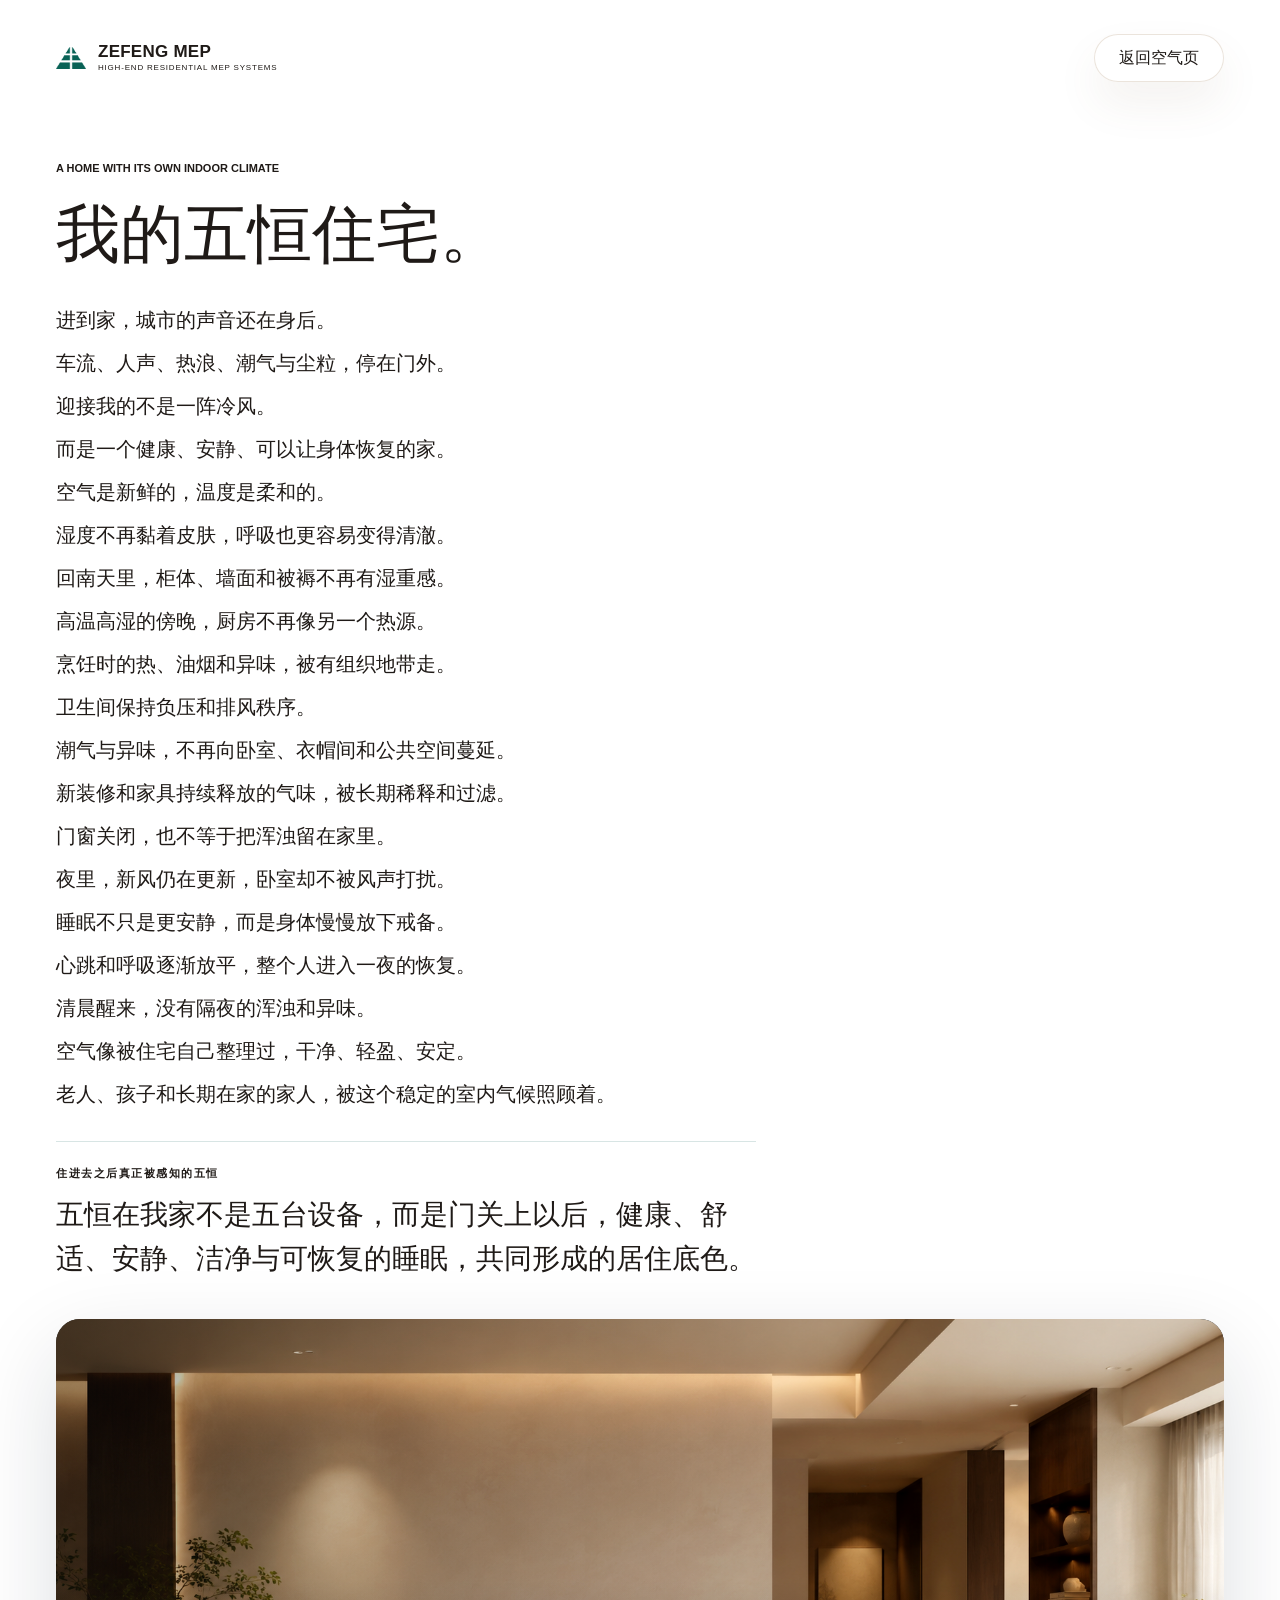
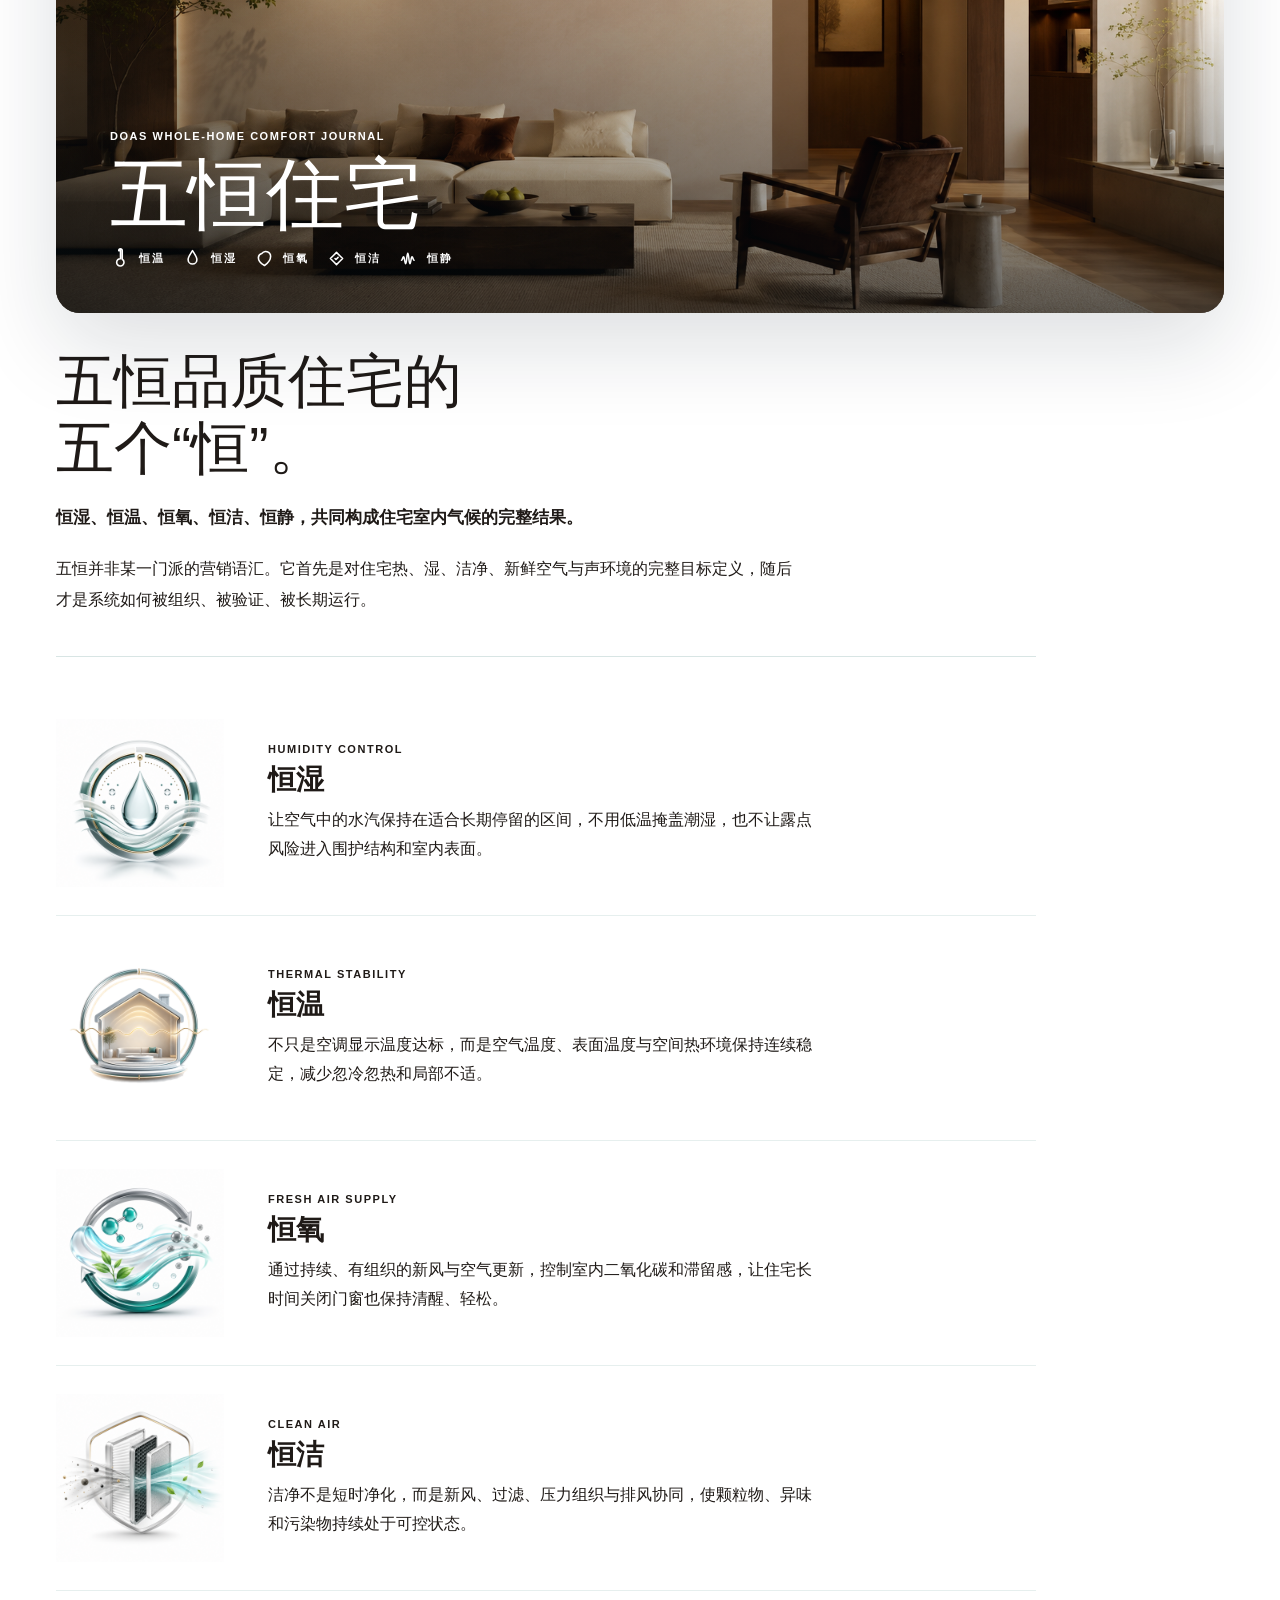
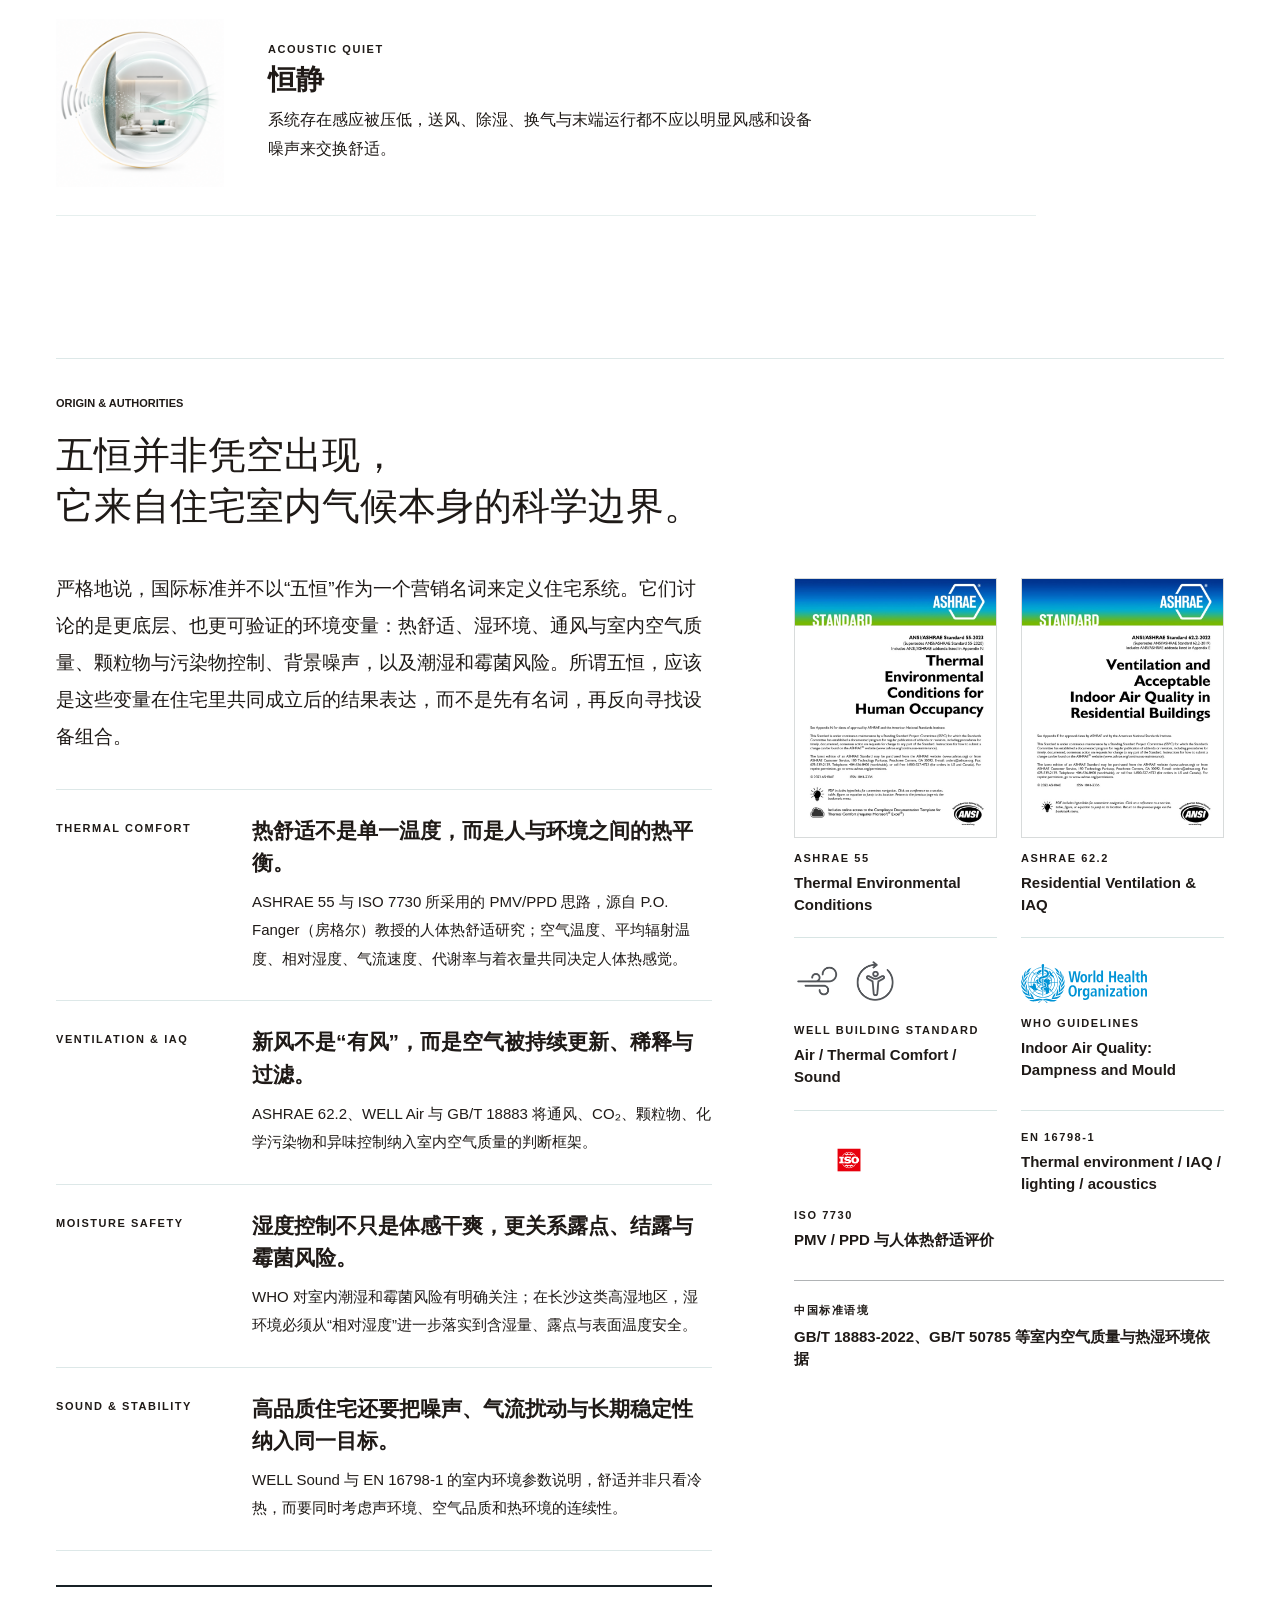
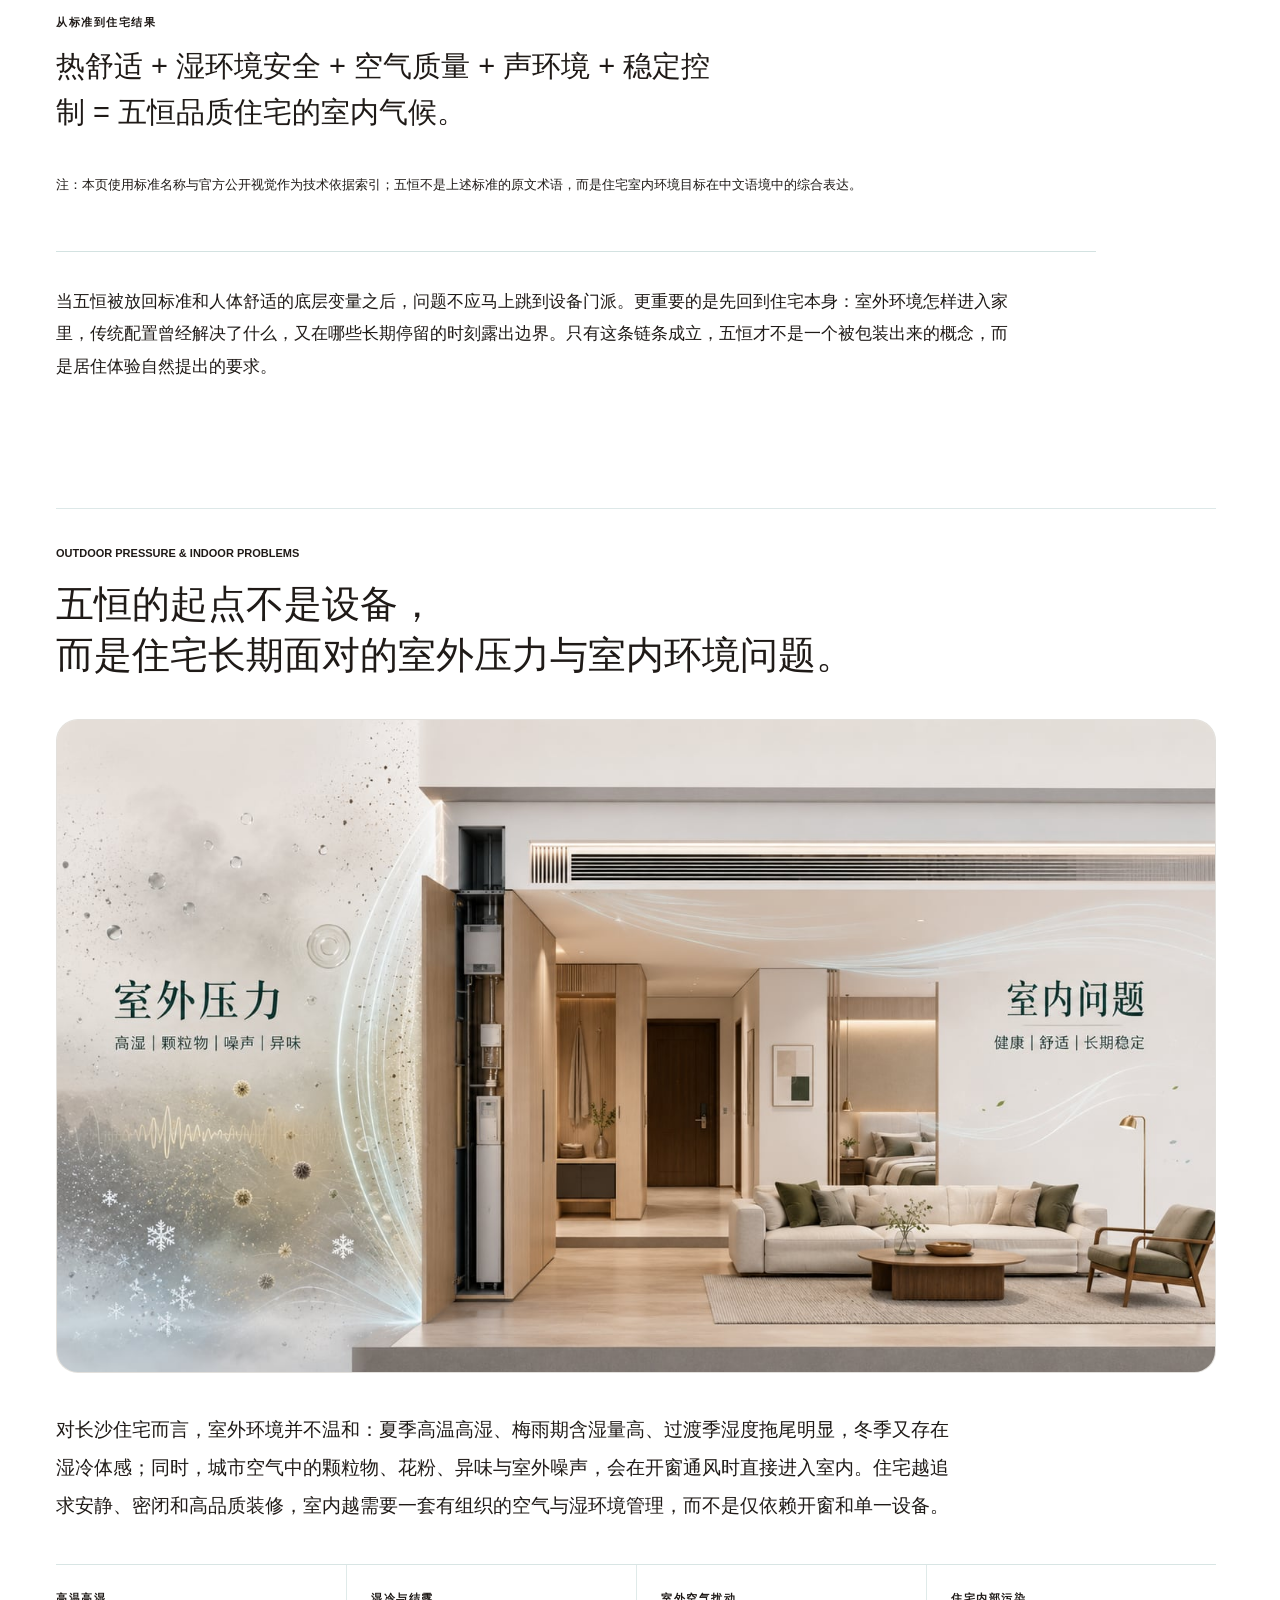
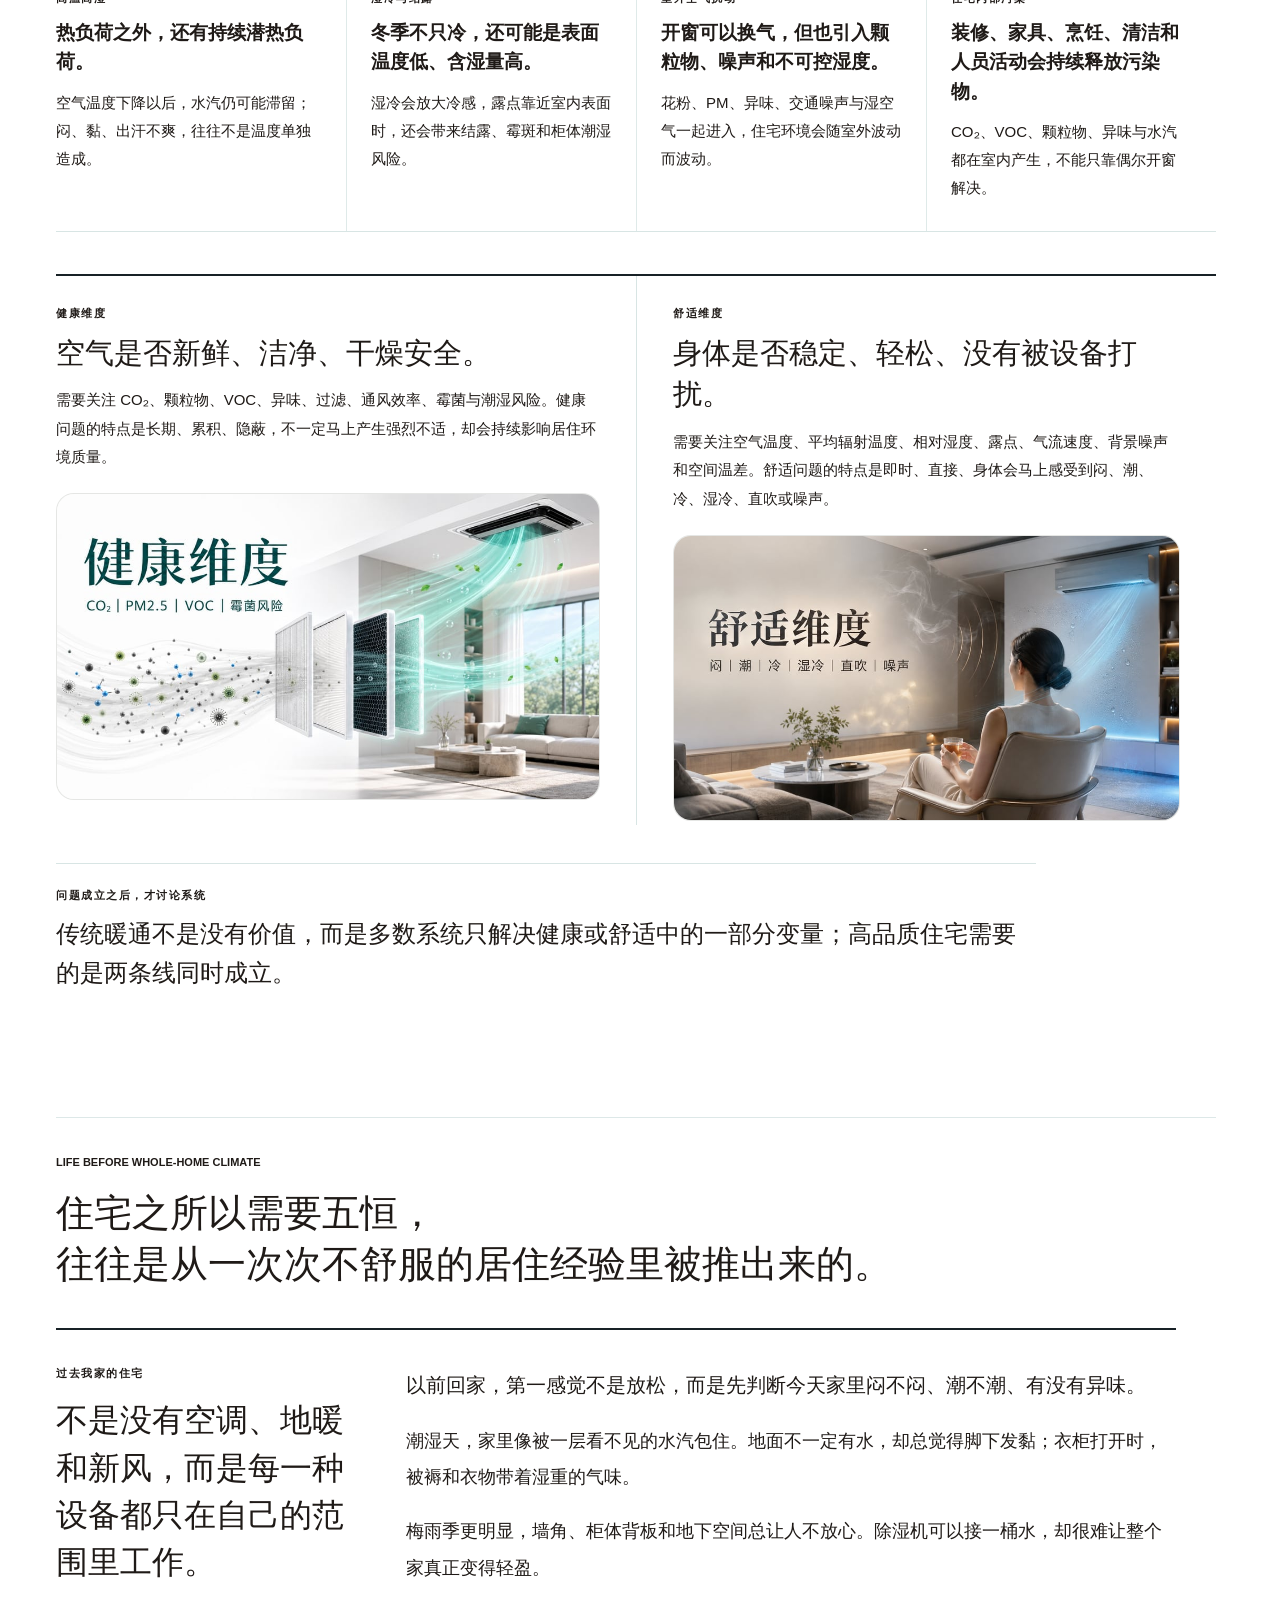
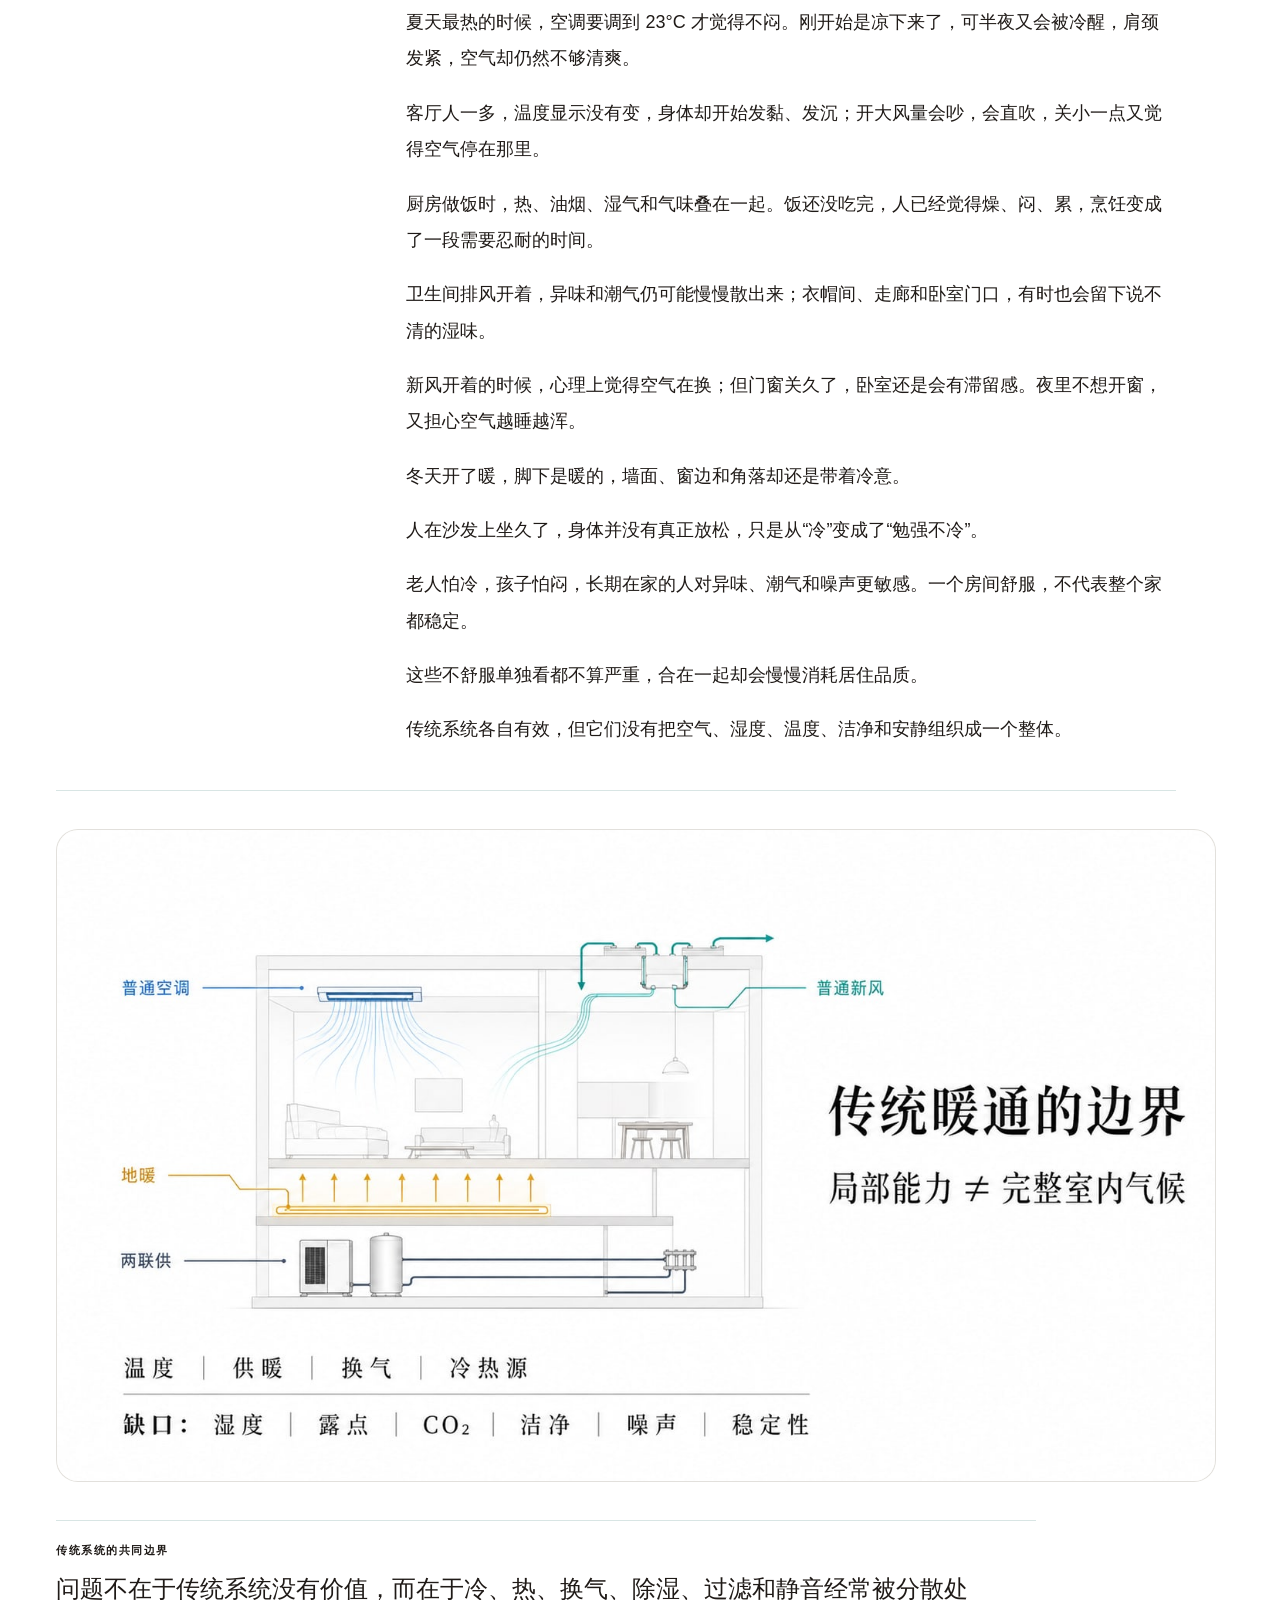
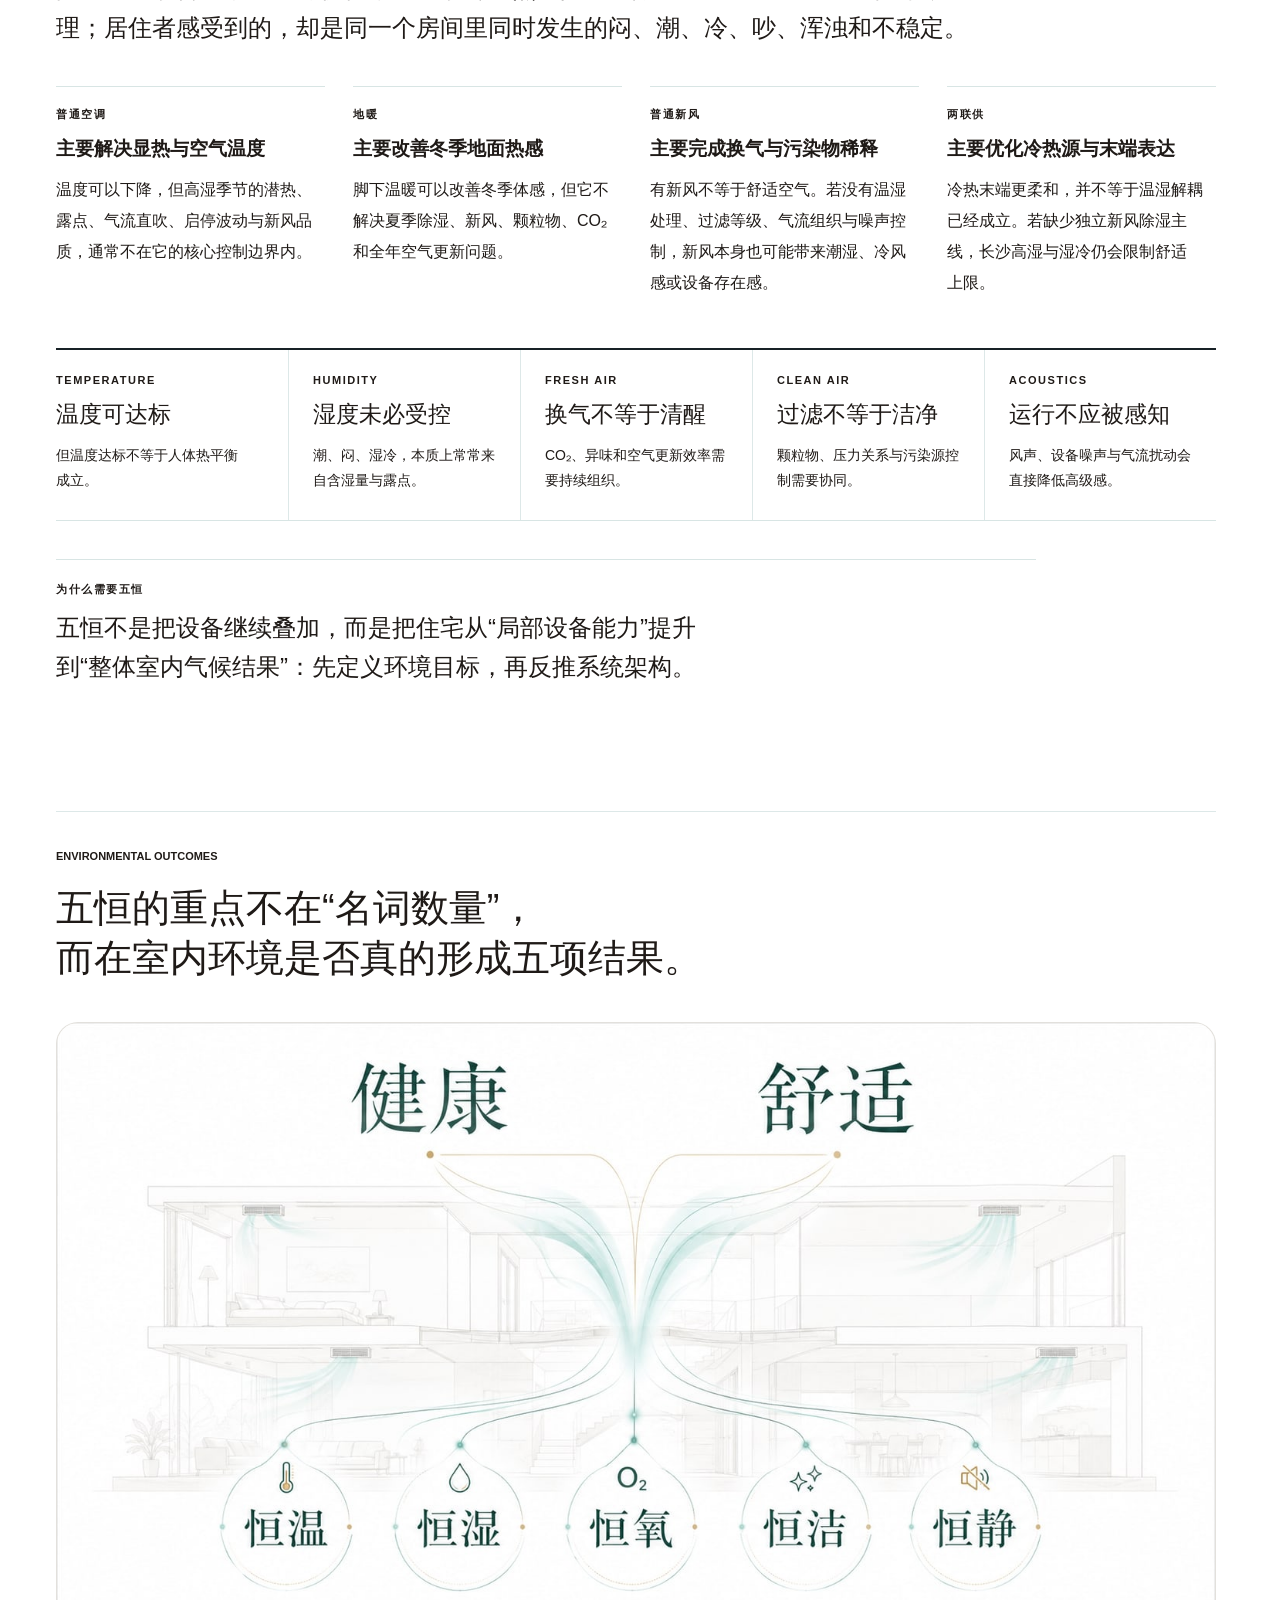
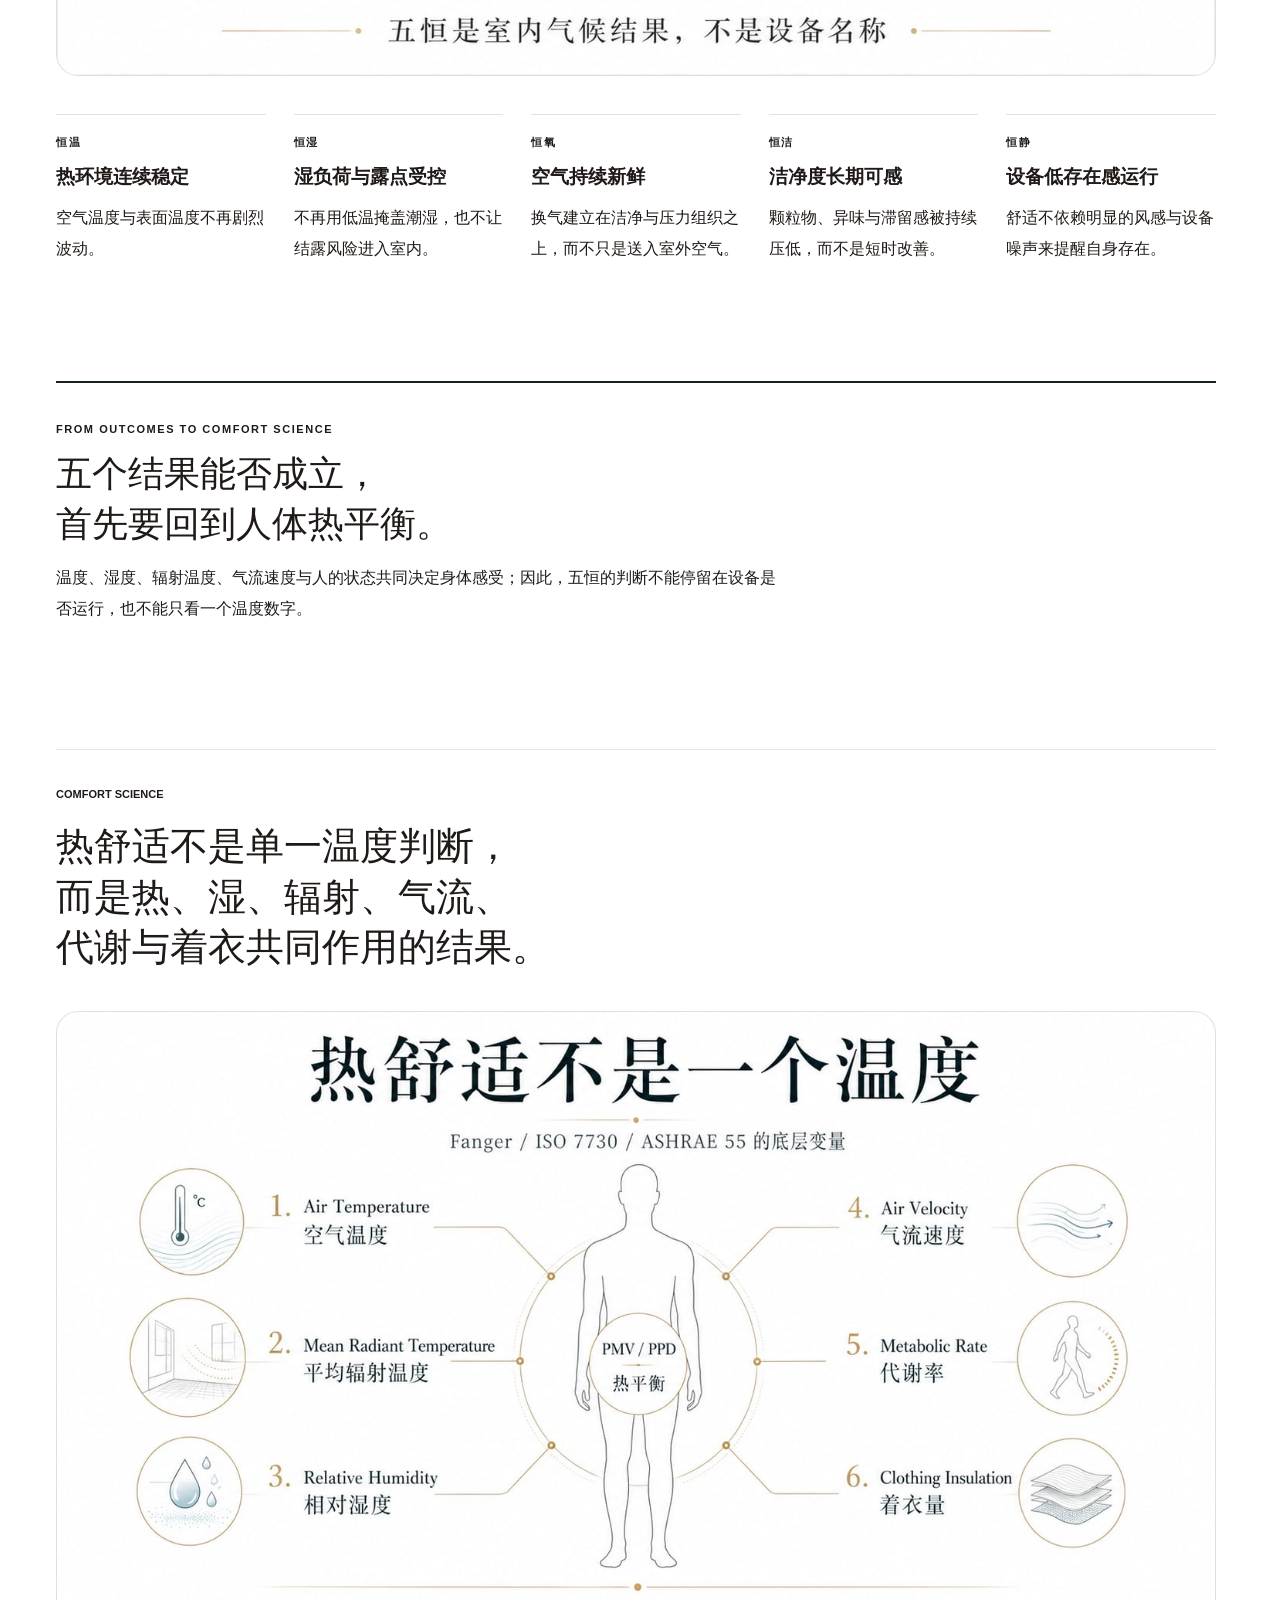
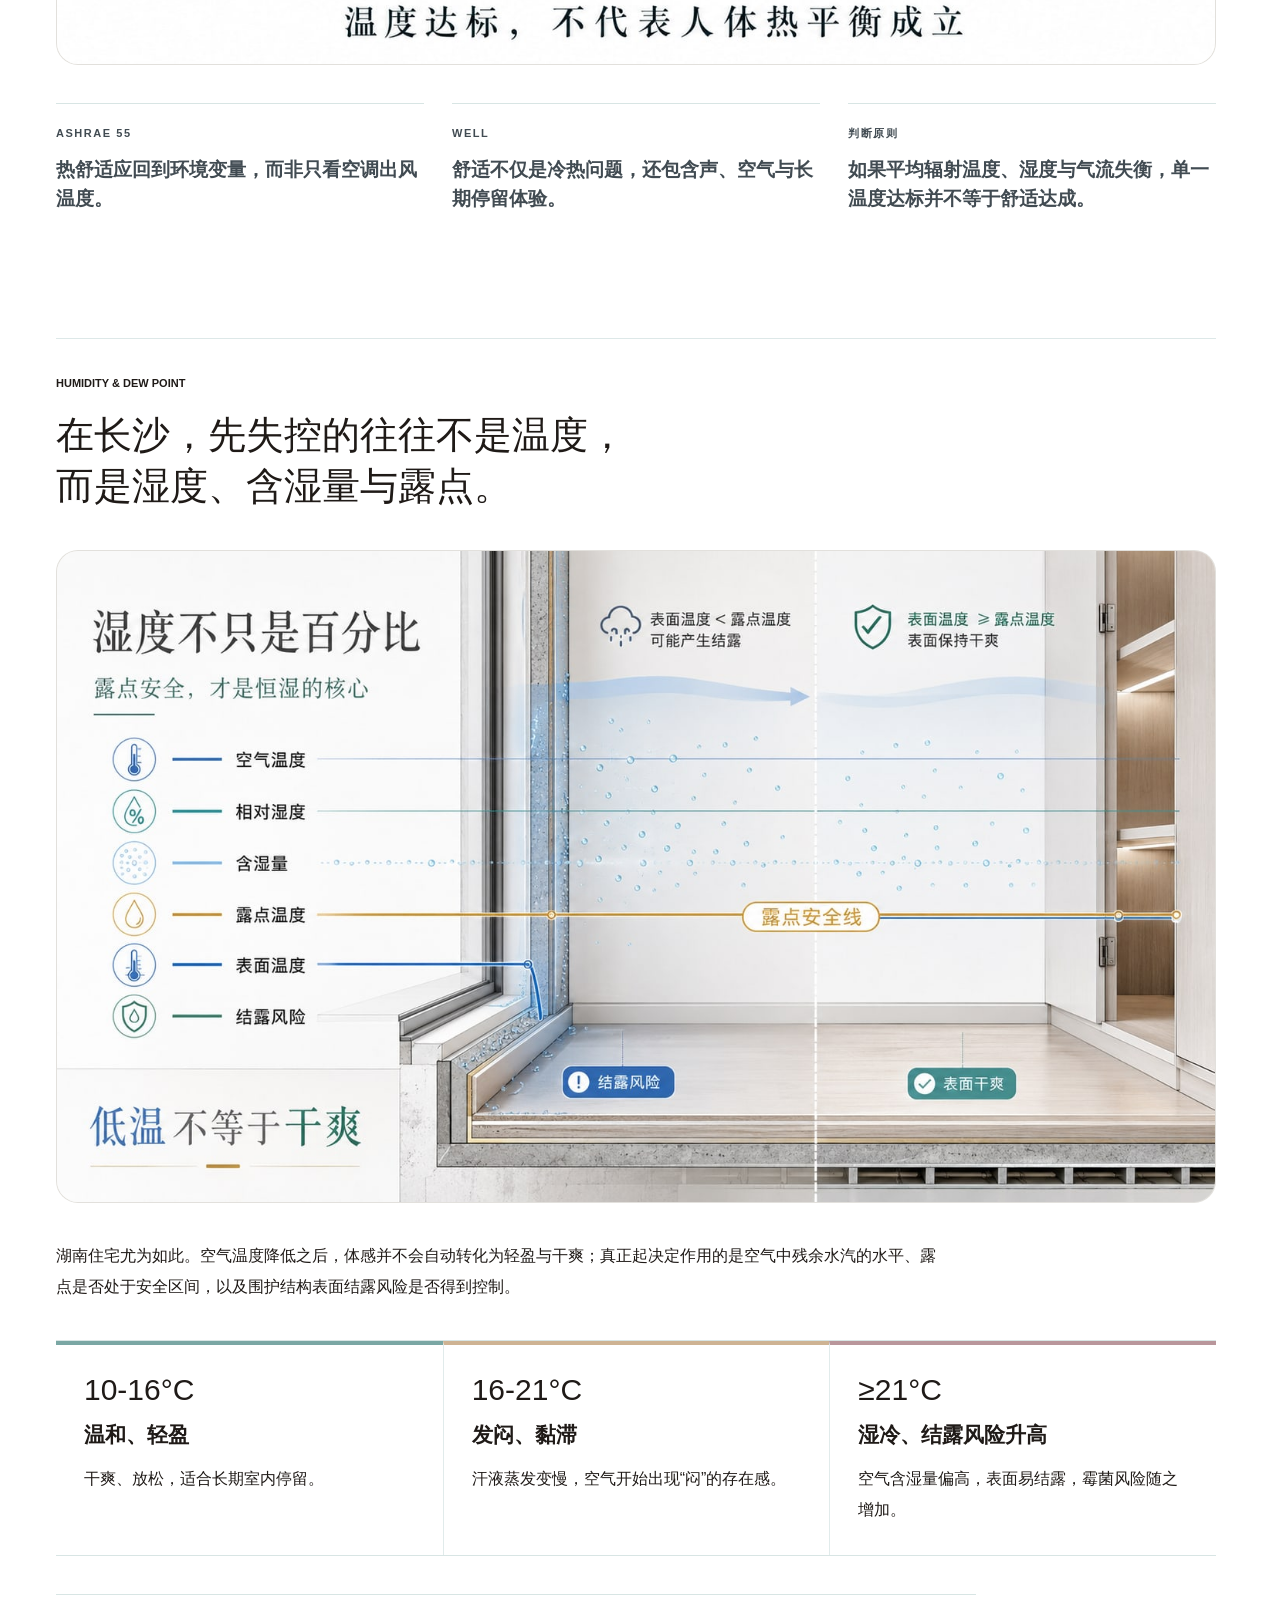
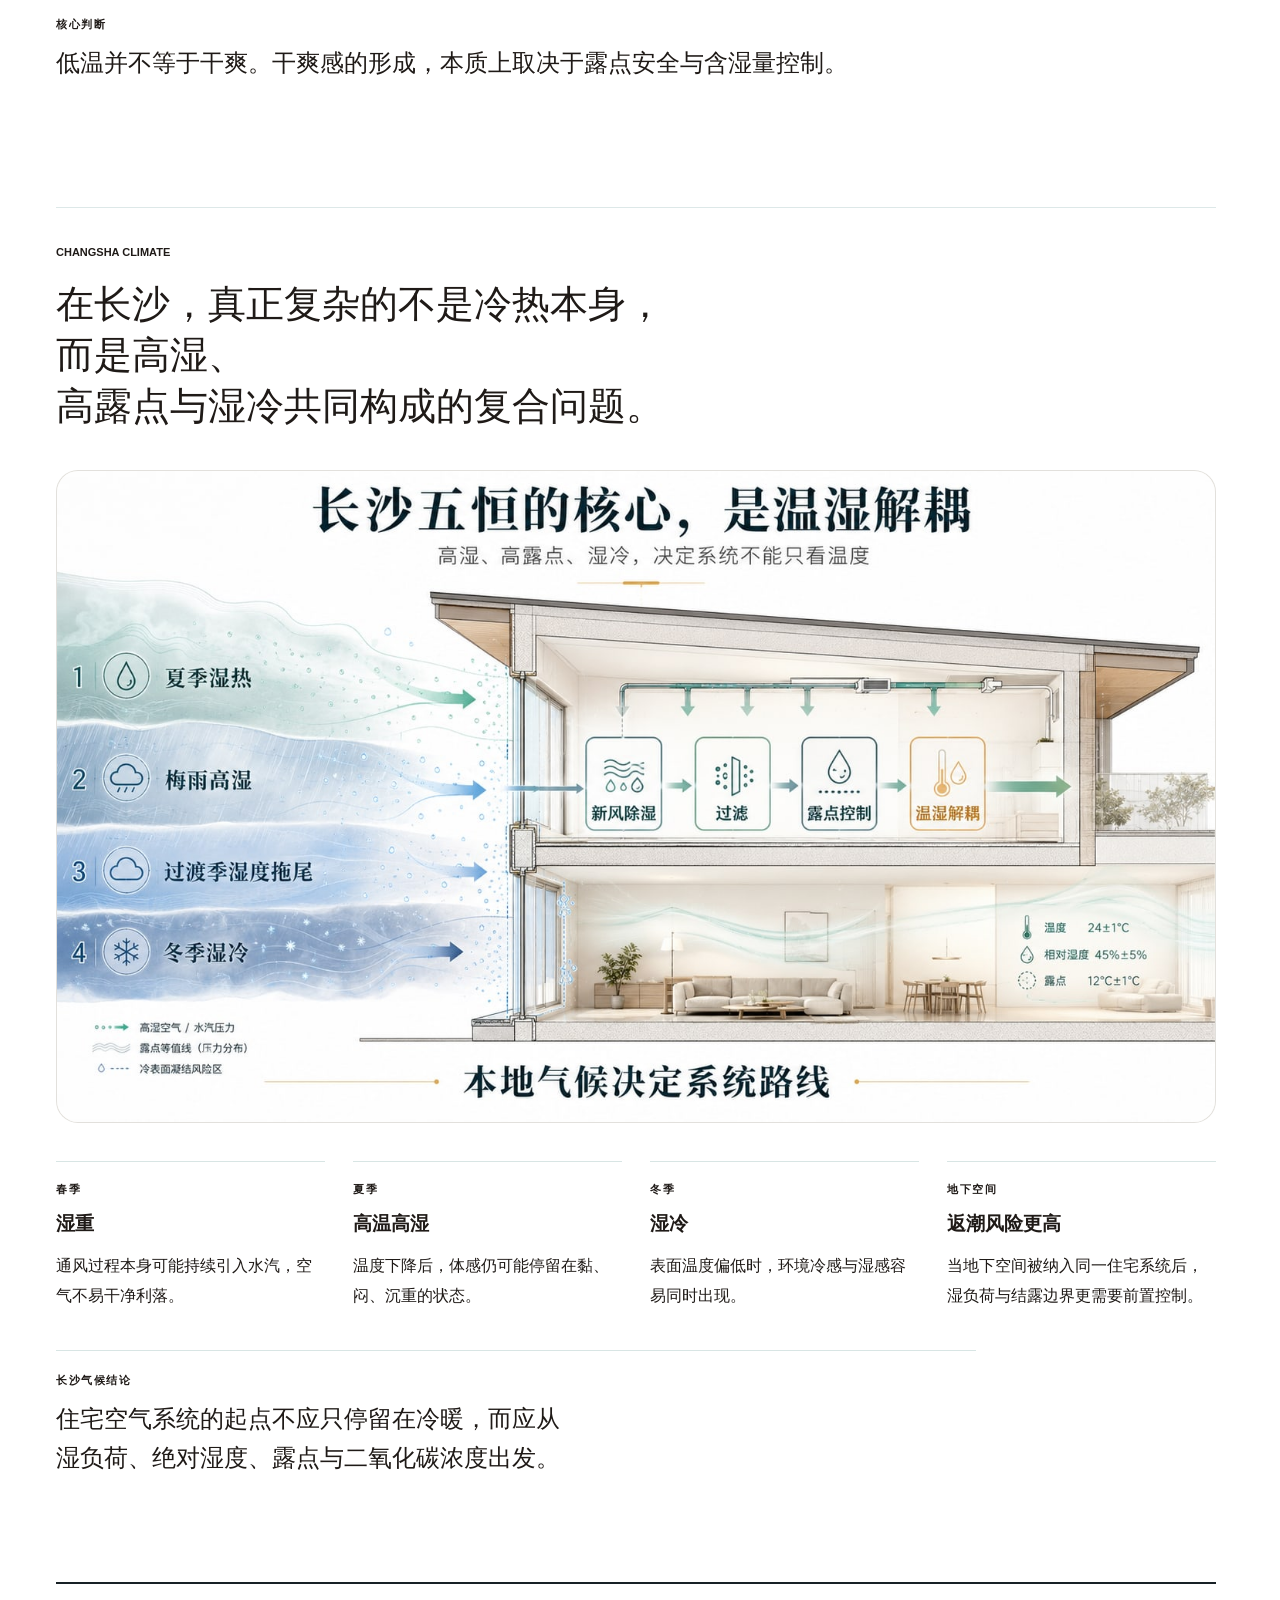
==== commit e53f3fcb: "Refine DOAS five-constant column" ====
--- a/five-constant-system/index.html
+++ b/five-constant-system/index.html
@@ -5,413 +5,646 @@
     <meta name="viewport" content="width=device-width, initial-scale=1.0" />
     <meta
       name="description"
-      content="泽丰住宅机电五恒系统专栏，从热舒适、湿度逻辑、空气质量与长沙气候出发，解释温湿去耦 DOAS 五恒系统如何真正服务长期居住。"
+      content="DOAS 五恒系统专栏，从传统住宅系统边界、热舒适、露点控制、标准依据与长沙气候出发，解释高品质住宅室内气候的底层逻辑与实现路径。"
     />
     <meta name="robots" content="index, follow" />
-    <title>五恒系统专栏 | ZEFENG MEP</title>
+    <title>DOAS 五恒系统专栏 | ZEFENG MEP</title>
     <link rel="stylesheet" href="../styles.css" />
     <link rel="stylesheet" href="../launch-polish.css" />
   </head>
-  <body class="route-page five-constant-page">
-    <main>
-      <section class="route-hero">
-        <div class="route-topbar">
-          <a class="brand-mark" href="../" aria-label="回到首页">
-            <img class="brand-logo-symbol" src="../images/zefeng-logo-mark.webp" alt="" />
-            <span class="brand-lockup">
-              <strong>ZEFENG MEP</strong>
-              <small>HIGH-END RESIDENTIAL MEP SYSTEMS</small>
-            </span>
-          </a>
-          <a class="route-back" href="../index.html#systems">返回空气页</a>
-        </div>
-
-        <section class="route-stage">
-          <figure class="route-media">
-            <img
-              src="../images/generated-air-scenes-v2/air-v2-opening-clean-living.webp"
-              alt="高端住宅开放起居空间，空气清爽、光线柔和、室内没有设备压迫感，体现五恒系统服务于生活本身"
-            />
-          </figure>
-
-          <div class="route-copy">
-            <p class="eyebrow">Five-Constant System Column</p>
-            <h1>DOAS 五恒系统，不该先从设备门派讲起，而该先从人住进去之后，身体到底感受到什么讲起。</h1>
-            <p class="hero-subtitle">
-              对长沙的高端住宅来说，真正成立的 DOAS 五恒系统，不是一个营销口号，也不是某一种末端形式，而是一套基于气候、热湿、空气与长期居住节律建立起来的住宅系统逻辑。
+  <body class="five-atlas-page doas-book-page">
+    <main class="five-atlas-main doas-book-main">
+      <header class="five-atlas-topbar doas-book-topbar">
+        <a class="brand-mark" href="../" aria-label="回到首页">
+          <img class="brand-logo-symbol" src="../images/zefeng-logo-mark.webp" alt="" />
+          <span class="brand-lockup">
+            <strong>ZEFENG MEP</strong>
+            <small>HIGH-END RESIDENTIAL MEP SYSTEMS</small>
+          </span>
+        </a>
+        <a class="five-atlas-back" href="../index.html#systems">返回空气页</a>
+      </header>
+
+      <section class="doas-book-hero">
+        <section class="doas-book-prologue" aria-label="我的五恒住宅序章">
+          <div class="doas-book-prologue-copy">
+            <p class="doas-book-kicker">A HOME WITH ITS OWN INDOOR CLIMATE</p>
+            <h1>我的五恒住宅。</h1>
+            <div class="doas-book-prologue-lines">
+              <p>进到家，城市的声音还在身后。</p>
+              <p>车流、人声、热浪、潮气与尘粒，停在门外。</p>
+              <p>迎接我的不是一阵冷风。</p>
+              <p>而是一个健康、安静、可以让身体恢复的家。</p>
+              <p>空气是新鲜的，温度是柔和的。</p>
+              <p>湿度不再黏着皮肤，呼吸也更容易变得清澈。</p>
+              <p>回南天里，柜体、墙面和被褥不再有湿重感。</p>
+              <p>高温高湿的傍晚，厨房不再像另一个热源。</p>
+              <p>烹饪时的热、油烟和异味，被有组织地带走。</p>
+              <p>卫生间保持负压和排风秩序。</p>
+              <p>潮气与异味，不再向卧室、衣帽间和公共空间蔓延。</p>
+              <p>新装修和家具持续释放的气味，被长期稀释和过滤。</p>
+              <p>门窗关闭，也不等于把浑浊留在家里。</p>
+              <p>夜里，新风仍在更新，卧室却不被风声打扰。</p>
+              <p>睡眠不只是更安静，而是身体慢慢放下戒备。</p>
+              <p>心跳和呼吸逐渐放平，整个人进入一夜的恢复。</p>
+              <p>清晨醒来，没有隔夜的浑浊和异味。</p>
+              <p>空气像被住宅自己整理过，干净、轻盈、安定。</p>
+              <p>老人、孩子和长期在家的家人，被这个稳定的室内气候照顾着。</p>
+            </div>
+            <div class="doas-book-prologue-rule">
+              <span>住进去之后真正被感知的五恒</span>
+              <strong>五恒在我家不是五台设备，而是门关上以后，健康、舒适、安静、洁净与可恢复的睡眠，共同形成的居住底色。</strong>
+            </div>
+          </div>
+        </section>
+        <figure class="doas-book-hero-visual">
+          <img src="../images/five-constant-keyword-hero-final-20260717.png" alt="DOAS 五恒住宅室内环境主视觉" />
+          <figcaption class="doas-book-hero-plate">
+            <span>DOAS WHOLE-HOME COMFORT JOURNAL</span>
+            <strong>五恒住宅</strong>
+            <div class="doas-book-hero-keywords" aria-label="五恒关键词">
+              <span>
+                <svg viewBox="0 0 24 24" aria-hidden="true">
+                  <path d="M12 3v9.2a4.2 4.2 0 1 0 4 4.2 4 4 0 0 0-2-3.5V3a2 2 0 1 0-4 0Z" />
+                </svg>
+                恒温
+              </span>
+              <span>
+                <svg viewBox="0 0 24 24" aria-hidden="true">
+                  <path d="M12 3C9.5 7.2 7 10 7 13.3A5 5 0 0 0 17 13.3C17 10 14.5 7.2 12 3Z" />
+                </svg>
+                恒湿
+              </span>
+              <span>
+                <svg viewBox="0 0 24 24" aria-hidden="true">
+                  <path d="M12 20c4.8-3.2 7-6.5 7-10.5A5.6 5.6 0 0 0 8.8 6.4 5.1 5.1 0 0 0 5 11c0 3.6 2.2 6.4 7 9Z" />
+                </svg>
+                恒氧
+              </span>
+              <span>
+                <svg viewBox="0 0 24 24" aria-hidden="true">
+                  <path d="M8.5 8.5 12 5l3.5 3.5L19 12l-3.5 3.5L12 19l-3.5-3.5L5 12l3.5-3.5Z" />
+                  <path d="m10.3 12 1.1 1.1 2.4-2.4" />
+                </svg>
+                恒洁
+              </span>
+              <span>
+                <svg viewBox="0 0 24 24" aria-hidden="true">
+                  <path d="M4 14c1.2 0 1.2-4 2.4-4s1.2 8 2.4 8 1.2-12 2.4-12 1.2 12 2.4 12 1.2-8 2.4-8 1.2 4 2.4 4" />
+                </svg>
+                恒静
+              </span>
+            </div>
+          </figcaption>
+        </figure>
+        <div class="doas-book-hero-copy">
+          <h1>五恒品质住宅的<br />五个“恒”。</h1>
+          <p class="doas-book-hero-tags">恒湿、恒温、恒氧、恒洁、恒静，共同构成住宅室内气候的完整结果。</p>
+          <p class="doas-book-hero-summary">
+            五恒并非某一门派的营销语汇。它首先是对住宅热、湿、洁净、新鲜空气与声环境的完整目标定义，随后才是系统如何被组织、被验证、被长期运行。
+          </p>
+          <div class="doas-book-constant-icons" aria-label="五恒品质住宅的五个恒">
+            <figure>
+              <img src="../images/doas-constant-icon-humidity-web.png" alt="恒湿图标" loading="lazy" decoding="async" />
+              <figcaption>
+                <em>Humidity Control</em>
+                <strong>恒湿</strong>
+                <span>让空气中的水汽保持在适合长期停留的区间，不用低温掩盖潮湿，也不让露点风险进入围护结构和室内表面。</span>
+              </figcaption>
+            </figure>
+            <figure>
+              <img src="../images/doas-constant-icon-temperature-web.png" alt="恒温图标" loading="lazy" decoding="async" />
+              <figcaption>
+                <em>Thermal Stability</em>
+                <strong>恒温</strong>
+                <span>不只是空调显示温度达标，而是空气温度、表面温度与空间热环境保持连续稳定，减少忽冷忽热和局部不适。</span>
+              </figcaption>
+            </figure>
+            <figure>
+              <img src="../images/doas-constant-icon-oxygen-web.png" alt="恒氧图标" loading="lazy" decoding="async" />
+              <figcaption>
+                <em>Fresh Air Supply</em>
+                <strong>恒氧</strong>
+                <span>通过持续、有组织的新风与空气更新，控制室内二氧化碳和滞留感，让住宅长时间关闭门窗也保持清醒、轻松。</span>
+              </figcaption>
+            </figure>
+            <figure>
+              <img src="../images/doas-constant-icon-clean-web.png" alt="恒洁图标" loading="lazy" decoding="async" />
+              <figcaption>
+                <em>Clean Air</em>
+                <strong>恒洁</strong>
+                <span>洁净不是短时净化，而是新风、过滤、压力组织与排风协同，使颗粒物、异味和污染物持续处于可控状态。</span>
+              </figcaption>
+            </figure>
+            <figure>
+              <img src="../images/doas-constant-icon-quiet-web.png" alt="恒静图标" loading="lazy" decoding="async" />
+              <figcaption>
+                <em>Acoustic Quiet</em>
+                <strong>恒静</strong>
+                <span>系统存在感应被压低，送风、除湿、换气与末端运行都不应以明显风感和设备噪声来交换舒适。</span>
+              </figcaption>
+            </figure>
+          </div>
+        </div>
+      </section>
+
+      <section class="doas-book-section doas-book-origin">
+        <div class="doas-book-section-head">
+          <p class="doas-book-kicker">ORIGIN &amp; AUTHORITIES</p>
+          <h2>五恒并非凭空出现，<br />它来自住宅室内气候本身的科学边界。</h2>
+        </div>
+        <div class="doas-book-origin-grid">
+          <div class="doas-book-origin-copy">
+            <p class="doas-book-origin-lead">
+              严格地说，国际标准并不以“五恒”作为一个营销名词来定义住宅系统。它们讨论的是更底层、也更可验证的环境变量：热舒适、湿环境、通风与室内空气质量、颗粒物与污染物控制、背景噪声，以及潮湿和霉菌风险。所谓五恒，应该是这些变量在住宅里共同成立后的结果表达，而不是先有名词，再反向寻找设备组合。
             </p>
-            <p class="route-lead">
-              现在市场上谈五恒的人很多，全空气、顶辐射、地辐射、无风空调、静音空调、被动房、超低能耗，各有各的说法。但如果底层逻辑没有讲清楚，客户最后得到的往往只是名词更多、判断更难。我们希望把这件事重新讲回本质: 什么才是真正健康、舒适、稳定的住宅环境，以及在长沙这种湿热与湿冷都很鲜明的城市里，五恒到底应该怎样实现。
-            </p>
-            <blockquote class="route-quote">我们理解的五恒，是住宅结果，不是设备立场。</blockquote>
-
-            <div class="route-meta">
-              <div class="route-meta-card">
-                <span>适合对象</span>
-                <strong>别墅、大平层、长期居住型住宅，以及对热湿与空气质量敏感的家庭</strong>
+            <div class="doas-book-origin-points" aria-label="五恒来源关键变量">
+              <article>
+                <span>Thermal Comfort</span>
+                <strong>热舒适不是单一温度，而是人与环境之间的热平衡。</strong>
+                <p>ASHRAE 55 与 ISO 7730 所采用的 PMV/PPD 思路，源自 P.O. Fanger（房格尔）教授的人体热舒适研究；空气温度、平均辐射温度、相对湿度、气流速度、代谢率与着衣量共同决定人体热感觉。</p>
+              </article>
+              <article>
+                <span>Ventilation &amp; IAQ</span>
+                <strong>新风不是“有风”，而是空气被持续更新、稀释与过滤。</strong>
+                <p>ASHRAE 62.2、WELL Air 与 GB/T 18883 将通风、CO₂、颗粒物、化学污染物和异味控制纳入室内空气质量的判断框架。</p>
+              </article>
+              <article>
+                <span>Moisture Safety</span>
+                <strong>湿度控制不只是体感干爽，更关系露点、结露与霉菌风险。</strong>
+                <p>WHO 对室内潮湿和霉菌风险有明确关注；在长沙这类高湿地区，湿环境必须从“相对湿度”进一步落实到含湿量、露点与表面温度安全。</p>
+              </article>
+              <article>
+                <span>Sound &amp; Stability</span>
+                <strong>高品质住宅还要把噪声、气流扰动与长期稳定性纳入同一目标。</strong>
+                <p>WELL Sound 与 EN 16798-1 的室内环境参数说明，舒适并非只看冷热，而要同时考虑声环境、空气品质和热环境的连续性。</p>
+              </article>
+            </div>
+            <div class="doas-book-origin-equation">
+              <span>从标准到住宅结果</span>
+              <strong>热舒适 + 湿环境安全 + 空气质量 + 声环境 + 稳定控制 = 五恒品质住宅的室内气候。</strong>
+            </div>
+          </div>
+          <aside class="doas-book-source-shelf" aria-label="五恒系统参考标准与权威来源">
+            <figure class="doas-book-source-cover tall">
+              <img src="../images/authority-sources/ashrae-standard-55-2023-cover-web.jpg" alt="ANSI/ASHRAE Standard 55-2023 标准封面" loading="lazy" decoding="async" />
+              <figcaption>
+                <span>ASHRAE 55</span>
+                <strong>Thermal Environmental Conditions</strong>
+              </figcaption>
+            </figure>
+            <figure class="doas-book-source-cover tall">
+              <img src="../images/authority-sources/ashrae-standard-62-2-cover-web.jpg" alt="ANSI/ASHRAE Standard 62.2 标准封面" loading="lazy" decoding="async" />
+              <figcaption>
+                <span>ASHRAE 62.2</span>
+                <strong>Residential Ventilation &amp; IAQ</strong>
+              </figcaption>
+            </figure>
+            <div class="doas-book-source-mark well">
+              <div class="doas-book-source-icons">
+                <img src="../images/authority-sources/well-air-web.png" alt="WELL Air 图标" loading="lazy" decoding="async" />
+                <img src="../images/authority-sources/well-comfort-web.png" alt="WELL Comfort 图标" loading="lazy" decoding="async" />
               </div>
-              <div class="route-meta-card">
-                <span>核心判断</span>
-                <strong>长沙真正成立的五恒，重点在温湿去耦，而不是只强调某一种“看起来更高级”的设备表达</strong>
-              </div>
-            </div>
-
-            <div class="route-actions">
-              <a class="button primary" href="../index.html#project-access">预约沟通五恒方案</a>
-              <a class="button ghost" href="#five-logic">继续看底层逻辑</a>
-            </div>
-          </div>
-        </section>
-      </section>
-
-      <section class="five-section five-intro-band">
-        <div class="five-section-shell">
-          <p class="eyebrow">Why This Page Exists</p>
-          <div class="five-band-grid">
-            <div class="five-band-card">
-              <strong>这不是 PPT 展示页</strong>
-              <p>它更像一篇可直接发给客户的住宅系统说明，帮助客户在对比不同流派之前，先建立正确判断标准。</p>
-            </div>
-            <div class="five-band-card">
-              <strong>这不是设备清单页</strong>
-              <p>我们不会先用设备名词压人，而是先把热舒适、湿度、洁净度、新风与安静的关系讲明白。</p>
-            </div>
-            <div class="five-band-card">
-              <strong>这是一页带观点的专栏</strong>
-              <p>我们会直接说明市场上的常见误区，也会清楚表达泽丰在长沙住宅五恒上的独立立场。</p>
-            </div>
-          </div>
-        </div>
-      </section>
-
-      <section class="five-section five-visual-section">
-        <div class="five-section-shell">
-          <div class="five-section-head">
-            <p class="eyebrow">Living Atmosphere</p>
-            <h2>客户真正想买的，从来不是一个概念，而是这种进入家里之后立刻放松下来的感觉。</h2>
-          </div>
-          <figure class="five-feature-visual">
-            <img
-              src="../images/generated-air-scenes-v2/air-v2-reading-study.webp"
-              alt="安静的高端住宅阅读空间，空气轻盈、光线柔和、没有设备压迫感，体现长期停留也舒适的室内环境"
-              loading="lazy"
-            />
-            <figcaption>好的五恒不会先被听见，也不会先被看见，而是先被身体感受到: 安静、清爽、稳定、久待不累。</figcaption>
-          </figure>
-        </div>
-      </section>
-
-      <section class="five-section" id="five-market">
-        <div class="five-section-shell">
-          <div class="five-section-head">
-            <p class="eyebrow">Market Landscape</p>
-            <h2>为什么今天五恒越讲越多，客户反而越难判断?</h2>
-            <p>
-              因为很多讨论停留在“我是哪个流派”，而不是“你最后住出来是什么结果”。全空气、顶辐射、地辐射、无风空调、静音空调，这些更多是在讲系统组织方式或设备表达方式，但它们并不天然等于更健康、更舒适，也不自动适合长沙。
-            </p>
-          </div>
-
-          <div class="five-grid three">
-            <article class="five-card">
-              <span class="five-card-tag">全空气派</span>
-              <h3>强调统一空气处理能力</h3>
-              <p>优势通常在新风、过滤、除湿与集中控制整合度，但如果气流组织、噪声和分区策略处理不好，也可能出现风感、能耗和体验落差。</p>
-            </article>
-            <article class="five-card">
-              <span class="five-card-tag">辐射派</span>
-              <h3>强调低风感与表面舒适</h3>
-              <p>顶辐射、地辐射都能改善体感，但如果没有稳定的新风与除湿逻辑，在长沙的梅雨季、高露点季节里，舒适和结露风险会直接碰撞。</p>
-            </article>
-            <article class="five-card">
-              <span class="five-card-tag">营销命名派</span>
-              <h3>无风空调、静音空调等概念很多</h3>
-              <p>这些名称抓住的是客户感受，但常常省略了背后的湿度控制、空气品质和全年工况逻辑，容易让讨论停留在表面印象。</p>
-            </article>
-          </div>
-
-          <div class="five-note">
-            <strong>我们的判断很直接:</strong>
-            <p>先不要急着站队。先把“长沙住宅真正需要解决什么”讲清楚，再决定系统形式，才不会被名词牵着走。</p>
-          </div>
-        </div>
-      </section>
-
-      <section class="five-section accent" id="five-logic">
-        <div class="five-section-shell">
-          <div class="five-section-head">
-            <p class="eyebrow">Comfort Logic</p>
-            <h2>五恒的底层，不是设备，而是热舒适与健康居住逻辑。</h2>
-            <p>
-              真正高等级的人居环境，从来都不是只看空调出风口。国际上关于健康建筑与热舒适的讨论，长期都围绕几件事展开: 热感觉是否稳定、湿度是否被控制、空气是否新鲜洁净、噪声是否足够低、气流是否让人放松而不是被打扰。
-            </p>
-          </div>
-
-          <div class="five-grid two">
-            <article class="five-card">
-              <span class="five-card-tag">热舒适</span>
-              <h3>不是把温度压低，而是让人体热平衡长期稳定。</h3>
-              <p>Fanger 的 PMV/PPD 理论、ASHRAE 55 等热舒适标准，关心的都不是“冷不冷”这么简单，而是温度、平均辐射温度、气流、湿度、着装和代谢共同作用下，人是否愿意久待。</p>
-            </article>
-            <article class="five-card">
-              <span class="five-card-tag">湿度与露点</span>
-              <h3>真正影响长沙居住品质的，往往不是温度先出问题，而是湿度先失控。</h3>
-              <p>返潮、闷、黏、异味、材料受潮、表面结露、地下室发霉感，这些都和水汽管理直接相关。湿度失控时，温度再好，体感也不会高级。</p>
-            </article>
-            <article class="five-card">
-              <span class="five-card-tag">空气质量</span>
-              <h3>新风不是“有”就够，而要和过滤、换气路径、室内污染负荷一起成立。</h3>
-              <p>WELL、WHO 等体系持续强调颗粒物、通风、新鲜空气和污染控制的重要性。住宅里真正被感知到的，是清爽、无异味、久待不闷，而不是某个设备名称。</p>
-            </article>
-            <article class="five-card">
-              <span class="five-card-tag">安静与低风感</span>
-              <h3>高端住宅里的设备，最后应该退到背景里。</h3>
-              <p>客户最终记住的，通常不是机组型号，而是夜里是否安静、沙发旁有没有风、卧室里呼吸时有没有持续的设备存在感。</p>
-            </article>
-          </div>
-        </div>
-      </section>
-
-      <section class="five-section">
-        <div class="five-section-shell">
-          <div class="five-section-head">
-            <p class="eyebrow">Changsha Climate</p>
-            <h2>放到长沙，这件事会比北方更具体，也比很多宣传页讲得更难。</h2>
-            <p>
-              长沙并不是只热，或者只冷。它同时有夏季高温高湿、梅雨返潮、冬季湿冷、过渡季节通风不稳定、地下空间易受潮等一整套复合问题。也正因为这样，单纯追求“低温”“无风”或者“极低能耗”的单点目标，并不能自动等于真正舒适。
-            </p>
-          </div>
-
-          <div class="five-grid three">
-            <article class="five-card climate">
-              <h3>夏季不是单纯制冷</h3>
-              <p>真正的难点是高含湿量和高露点。只有把显热和潜热分开处理，体感才会从“凉但黏”变成真正干爽。</p>
-            </article>
-            <article class="five-card climate">
-              <h3>梅雨季不是通风就行</h3>
-              <p>外界空气本身就湿，盲目加大通风量会把更多水汽带进来。新风一定要带着除湿逻辑进入系统。</p>
-            </article>
-            <article class="five-card climate">
-              <h3>冬季不是北方逻辑</h3>
-              <p>长沙冬天常见的是湿冷和阴冷，不是典型北方的干冷。舒适感建立在热环境稳定和表面温度管理上，而不是把某个送风温度做得更猛。</p>
-            </article>
-          </div>
-
-          <div class="five-visual-grid">
-            <figure class="five-scene-card">
+              <span>WELL Building Standard</span>
+              <strong>Air / Thermal Comfort / Sound</strong>
+            </div>
+            <div class="doas-book-source-mark">
+              <img src="../images/authority-sources/who-logo-blue.svg" alt="World Health Organization 标识" loading="lazy" decoding="async" />
+              <span>WHO Guidelines</span>
+              <strong>Indoor Air Quality: Dampness and Mould</strong>
+            </div>
+            <div class="doas-book-source-mark">
+              <img src="../images/authority-sources/iso-logo-web.png" alt="ISO 标识" loading="lazy" decoding="async" />
+              <span>ISO 7730</span>
+              <strong>PMV / PPD 与人体热舒适评价</strong>
+            </div>
+            <div class="doas-book-source-mark text-only">
+              <span>EN 16798-1</span>
+              <strong>Thermal environment / IAQ / lighting / acoustics</strong>
+            </div>
+            <div class="doas-book-source-mark text-only cn">
+              <span>中国标准语境</span>
+              <strong>GB/T 18883-2022、GB/T 50785 等室内空气质量与热湿环境依据</strong>
+            </div>
+          </aside>
+        </div>
+        <p class="doas-book-source-note">
+          注：本页使用标准名称与官方公开视觉作为技术依据索引；五恒不是上述标准的原文术语，而是住宅室内环境目标在中文语境中的综合表达。
+        </p>
+      </section>
+
+      <section class="doas-book-intro">
+        <p>
+          当五恒被放回标准和人体舒适的底层变量之后，问题不应马上跳到设备门派。更重要的是先回到住宅本身：室外环境怎样进入家里，传统配置曾经解决了什么，又在哪些长期停留的时刻露出边界。只有这条链条成立，五恒才不是一个被包装出来的概念，而是居住体验自然提出的要求。
+        </p>
+      </section>
+
+      <section class="doas-book-section doas-book-problem">
+        <div class="doas-book-section-head">
+          <p class="doas-book-kicker">OUTDOOR PRESSURE &amp; INDOOR PROBLEMS</p>
+          <h2>五恒的起点不是设备，<br />而是住宅长期面对的室外压力与室内环境问题。</h2>
+        </div>
+        <figure class="doas-book-problem-hero">
+          <img
+            src="../images/doas-problem-scenes/outdoor-pressure-indoor-problem-web.jpg"
+            alt="室外高湿、颗粒物、噪声、异味进入住宅后转化为室内健康、舒适和长期稳定问题"
+            loading="lazy"
+            decoding="async"
+          />
+        </figure>
+        <div class="doas-book-problem-lead">
+          <p>
+            对长沙住宅而言，室外环境并不温和：夏季高温高湿、梅雨期含湿量高、过渡季湿度拖尾明显，冬季又存在湿冷体感；同时，城市空气中的颗粒物、花粉、异味与室外噪声，会在开窗通风时直接进入室内。住宅越追求安静、密闭和高品质装修，室内越需要一套有组织的空气与湿环境管理，而不是仅依赖开窗和单一设备。
+          </p>
+        </div>
+        <div class="doas-book-pressure-strip" aria-label="室外环境进入住宅后的主要压力">
+          <article>
+            <span>高温高湿</span>
+            <strong>热负荷之外，还有持续潜热负荷。</strong>
+            <p>空气温度下降以后，水汽仍可能滞留；闷、黏、出汗不爽，往往不是温度单独造成。</p>
+          </article>
+          <article>
+            <span>湿冷与结露</span>
+            <strong>冬季不只冷，还可能是表面温度低、含湿量高。</strong>
+            <p>湿冷会放大冷感，露点靠近室内表面时，还会带来结露、霉斑和柜体潮湿风险。</p>
+          </article>
+          <article>
+            <span>室外空气扰动</span>
+            <strong>开窗可以换气，但也引入颗粒物、噪声和不可控湿度。</strong>
+            <p>花粉、PM、异味、交通噪声与湿空气一起进入，住宅环境会随室外波动而波动。</p>
+          </article>
+          <article>
+            <span>住宅内部污染</span>
+            <strong>装修、家具、烹饪、清洁和人员活动会持续释放污染物。</strong>
+            <p>CO₂、VOC、颗粒物、异味与水汽都在室内产生，不能只靠偶尔开窗解决。</p>
+          </article>
+        </div>
+        <div class="doas-book-health-comfort">
+          <div>
+            <span>健康维度</span>
+            <strong>空气是否新鲜、洁净、干燥安全。</strong>
+            <p>需要关注 CO₂、颗粒物、VOC、异味、过滤、通风效率、霉菌与潮湿风险。健康问题的特点是长期、累积、隐蔽，不一定马上产生强烈不适，却会持续影响居住环境质量。</p>
+            <figure>
               <img
-                src="../images/generated-air-scenes-v2/air-v2-master-bedroom-night.webp"
-                alt="高端住宅主卧夜间场景，安静、低风感、适合睡眠的五恒空间"
+                src="../images/doas-problem-scenes/health-dimension-web.jpg"
+                alt="健康维度室内空气质量示意，包含 CO2、PM2.5、VOC 和霉菌风险"
                 loading="lazy"
+                decoding="async"
               />
-              <figcaption>卧室里的五恒，首先应该服务睡眠，而不是制造设备存在感。</figcaption>
-            </figure>
-            <figure class="five-scene-card">
+            </figure>
+          </div>
+          <div>
+            <span>舒适维度</span>
+            <strong>身体是否稳定、轻松、没有被设备打扰。</strong>
+            <p>需要关注空气温度、平均辐射温度、相对湿度、露点、气流速度、背景噪声和空间温差。舒适问题的特点是即时、直接、身体会马上感受到闷、潮、冷、湿冷、直吹或噪声。</p>
+            <figure>
               <img
-                src="../images/generated-air-scenes-v2/air-v2-bathroom-comfort.webp"
-                alt="高端住宅卫浴场景，湿度控制稳定、表面舒适、空气洁净"
+                src="../images/doas-problem-scenes/comfort-dimension-web.jpg"
+                alt="舒适维度人体对闷、潮、冷、湿冷、直吹和噪声的感受"
                 loading="lazy"
+                decoding="async"
               />
-              <figcaption>真正好的湿度控制，会体现在卫浴、过道、转角和冷表面这些最容易暴露问题的位置。</figcaption>
-            </figure>
-          </div>
-        </div>
-      </section>
-
-      <section class="five-section deep">
-        <div class="five-section-shell">
-          <div class="five-section-head">
-            <p class="eyebrow">Our Position</p>
-            <h2>所以我们对长沙五恒的定义，是温湿去耦的 DOAS 系统逻辑。</h2>
-            <p>
-              这不是为了追一个术语，而是因为长沙住宅的真实问题决定了系统必须先把空气中的水汽负担处理好，再去做空间热环境、气流和声环境的细化控制。只有显热与潜热被拆开思考，很多客户常年感受到的黏、闷、返潮、冷表面和隐形不舒适，才有机会被真正解决。
-            </p>
-          </div>
-
-          <div class="five-split-callout">
-            <div>
-              <span>DOAS 的意义</span>
-              <strong>不是“多一套设备”，而是先把新风、潜热和空气品质这条主线抓稳。</strong>
-            </div>
-            <div>
-              <span>温湿去耦的意义</span>
-              <strong>不是把系统做复杂，而是让温度控制终于不再替湿度问题背锅。</strong>
-            </div>
-          </div>
-
-          <div class="five-grid two">
-            <article class="five-card contrast">
-              <span class="five-card-tag">我们不主张</span>
-              <h3>为了营销而绝对化某一种末端形式</h3>
-              <p>“一定不能有风盘”“一定要做被动房”“一定追求极低能耗”这些口号，在长沙高端住宅里都需要回到具体项目、具体围护结构、具体使用习惯里重新判断。</p>
-            </article>
-            <article class="five-card contrast">
-              <span class="five-card-tag">我们更重视</span>
-              <h3>项目最终是否形成稳定、低打扰、可长期成立的居住结果</h3>
-              <p>系统形式可以因建筑条件而不同，但舒适逻辑不能含糊。我们更看重的是全年工况是否闭环，而不是展示时某个概念是否更容易被记住。</p>
-            </article>
-          </div>
-        </div>
-      </section>
-
-      <section class="five-section accent">
-        <div class="five-section-shell">
-          <div class="five-section-head">
-            <p class="eyebrow">System Strategy</p>
-            <h2>我们的实现方式，是 DOAS 为主线，多末端协同，而不是让一套系统包办一栋别墅的全部复杂性。</h2>
-            <p>
-              别墅与大平层的空间差异、朝向差异、地下空间属性、家庭成员习惯都不同。我们更倾向于用一条清晰的空气与湿度主线，把不同空间真正适合的末端方式组织起来，而不是为了概念统一，硬把所有问题塞进一种设备表达。
-            </p>
-          </div>
-
-          <div class="five-grid three">
-            <article class="five-card">
-              <span class="five-card-tag">空气主线</span>
-              <h3>全效新风 + DOAS</h3>
-              <p>负责新风、过滤、潜热处理和空气品质主线，把长沙最难缠的湿度问题先抓住。</p>
-            </article>
-            <article class="five-card">
-              <span class="five-card-tag">多末端协同</span>
-              <h3>风盘、冷梁、地面调温按需组合</h3>
-              <p>不同空间对风感、响应速度、静音和表面舒适的要求不同，多末端是为了适配生活，不是为了做复杂。</p>
-            </article>
-            <article class="five-card">
-              <span class="five-card-tag">审慎选择</span>
-              <h3>顶辐射不是禁区，但需要更高风险控制</h3>
-              <p>我们不会为了好听就默认采用。装修协同、结露风险、维护边界和项目落地能力，都会进入判断。</p>
-            </article>
-          </div>
-
-          <figure class="five-feature-visual secondary">
-            <img
-              src="../images/generated-air-scenes-v2/air-v2-opening-clean-living.webp"
-              alt="高端住宅开阔起居空间，客厅与茶区联动，体现多空间协同控制下的整体舒适"
-              loading="lazy"
-            />
-            <figcaption>别墅真正高级的地方，不是所有空间都用同一种设备，而是每个空间都被放在合适的控制逻辑里。</figcaption>
-          </figure>
-        </div>
-      </section>
-
-      <section class="five-section" id="five-definition">
-        <div class="five-section-shell">
-          <div class="five-section-head">
-            <p class="eyebrow">Five Outcomes</p>
-            <h2>在我们的语境里，五恒不是五个设备，而是五个应该被同时达成的住宅结果。</h2>
-          </div>
-
-          <div class="five-grid five-outcomes">
-            <article class="five-card outcome">
-              <span class="five-card-tag">恒温</span>
-              <h3>温度稳定，表面舒适，不忽冷忽热。</h3>
-              <p>重点不是极低温度，而是客厅、卧室、过道、地下室都能维持一个人愿意久留的热环境。</p>
-            </article>
-            <article class="five-card outcome">
-              <span class="five-card-tag">恒湿</span>
-              <h3>湿度和露点被真正收住，而不是偶尔看上去漂亮。</h3>
-              <p>这决定了体感是否干爽，也决定了返潮、异味、材料受潮和结露风险是否被压下去。</p>
-            </article>
-            <article class="five-card outcome">
-              <span class="five-card-tag">恒氧</span>
-              <h3>新风持续、自然、不过度打扰。</h3>
-              <p>不是简单把室外空气送进来，而是让家庭成员长时间处在不闷、不滞、呼吸放松的状态。</p>
-            </article>
-            <article class="five-card outcome">
-              <span class="five-card-tag">恒洁</span>
-              <h3>颗粒物、异味和污染负荷被主动管理。</h3>
-              <p>对高端住宅来说，洁净感并不是“闻不到什么”，而是生活场景里始终有一种干净、明快、无压的空气背景。</p>
-            </article>
-            <article class="five-card outcome">
-              <span class="five-card-tag">恒静</span>
-              <h3>设备退到后面，生活站到前面。</h3>
-              <p>夜间卧室、清晨起居、书房工作、老人休息、孩子睡眠，这些场景都要求系统低噪、低风感、低存在感。</p>
-            </article>
-          </div>
-        </div>
-      </section>
-
-      <section class="five-section accent">
-        <div class="five-section-shell">
-          <div class="five-section-head">
-            <p class="eyebrow">Implementation Path</p>
-            <h2>我们不是先卖设备，而是先把系统成立的路径搭清楚。</h2>
-          </div>
-
-          <div class="five-steps">
-            <article class="five-step">
-              <span>01</span>
-              <h3>先看建筑与人</h3>
-              <p>建筑朝向、围护结构、地下空间、采光通风条件、家庭成员和居住习惯，决定系统起点。</p>
-            </article>
-            <article class="five-step">
-              <span>02</span>
-              <h3>再看长沙气候下的全年工况</h3>
-              <p>不是只看设计日温度，而要看梅雨、高湿、高露点、冬季湿冷和过渡季通风边界。</p>
-            </article>
-            <article class="five-step">
-              <span>03</span>
-              <h3>把显热与潜热拆开</h3>
-              <p>温湿去耦以后，温度控制不再被湿度问题拖累，室内体感会从“能用”进入“高级”。</p>
-            </article>
-            <article class="five-step">
-              <span>04</span>
-              <h3>组织新风、过滤与空气路径</h3>
-              <p>新风量、过滤等级、换气路径和空间压力关系，需要一起考虑，不能靠单点设备补救。</p>
-            </article>
-            <article class="five-step">
-              <span>05</span>
-              <h3>兼顾声环境、风感与维护逻辑</h3>
-              <p>高端住宅的舒适，不是装完当天，而是住进去几年后依然稳定、安静、容易维护。</p>
-            </article>
-            <article class="five-step">
-              <span>06</span>
-              <h3>最后才是设备组合与落地细节</h3>
-              <p>设备是为系统服务的，不是反过来决定逻辑。我们更关注整套系统最后能不能被真实居住验证。</p>
-            </article>
-          </div>
-
-          <div class="five-visual-grid three-up">
-            <figure class="five-scene-card compact">
-              <img
-                src="../images/generated-air-scenes-v2/air-v2-kitchen-comfort.webp"
-                alt="高端住宅厨房场景，空气流线合理、异味被控制、空间保持清爽"
-                loading="lazy"
-              />
-              <figcaption>厨房看空气组织和异味控制。</figcaption>
-            </figure>
-            <figure class="five-scene-card compact">
-              <img
-                src="../images/generated-air-scenes-v2/air-v2-elder-bedroom.webp"
-                alt="老人卧室场景，安静、温和、没有直吹感的居住环境"
-                loading="lazy"
-              />
-              <figcaption>卧室看安静、睡眠和低风感。</figcaption>
-            </figure>
-            <figure class="five-scene-card compact">
-              <img
-                src="../images/generated-air-scenes-v2/air-v2-cinema-large-dragon-screen.webp"
-                alt="地下娱乐空间场景，温湿度与空气质量稳定、适合长期停留"
-                loading="lazy"
-              />
-              <figcaption>地下与影音空间看湿度、洁净和长期稳定。</figcaption>
-            </figure>
-          </div>
-        </div>
-      </section>
-
-      <section class="five-section final">
-        <div class="five-section-shell">
-          <div class="five-section-head">
-            <p class="eyebrow">Closing View</p>
-            <h2>如果一套五恒系统只能讲设备名词，它还不够成熟。</h2>
-            <p>
-              真正值得发给客户的，不应该只是产品册，而应该是一整套有逻辑、有立场、能落地的住宅舒适方法。泽丰希望做的，不是把五恒包装得更复杂，而是把它讲得更清楚，让客户知道什么才是真正适合长沙长期居住的系统路径。
-            </p>
-          </div>
-
-          <div class="route-actions five-final-actions">
-            <a class="button primary" href="../index.html#project-access">预约五恒专项沟通</a>
-            <a class="button ghost" href="../index.html#systems">回到空气系统页</a>
-          </div>
+            </figure>
+          </div>
+        </div>
+        <div class="doas-book-problem-rule">
+          <span>问题成立之后，才讨论系统</span>
+          <strong>传统暖通不是没有价值，而是多数系统只解决健康或舒适中的一部分变量；高品质住宅需要的是两条线同时成立。</strong>
+        </div>
+      </section>
+
+      <section class="doas-book-section doas-book-systems">
+        <div class="doas-book-section-head">
+          <p class="doas-book-kicker">LIFE BEFORE WHOLE-HOME CLIMATE</p>
+          <h2>住宅之所以需要五恒，<br />往往是从一次次不舒服的居住经验里被推出来的。</h2>
+        </div>
+        <div class="doas-book-old-home-story" aria-label="传统住宅居住体验自述">
+          <div class="doas-book-old-home-lead">
+            <span>过去我家的住宅</span>
+            <strong>不是没有空调、地暖和新风，而是每一种设备都只在自己的范围里工作。</strong>
+          </div>
+          <div class="doas-book-old-home-lines">
+            <p>以前回家，第一感觉不是放松，而是先判断今天家里闷不闷、潮不潮、有没有异味。</p>
+            <p>潮湿天，家里像被一层看不见的水汽包住。地面不一定有水，却总觉得脚下发黏；衣柜打开时，被褥和衣物带着湿重的气味。</p>
+            <p>梅雨季更明显，墙角、柜体背板和地下空间总让人不放心。除湿机可以接一桶水，却很难让整个家真正变得轻盈。</p>
+            <p>夏天最热的时候，空调要调到 23°C 才觉得不闷。刚开始是凉下来了，可半夜又会被冷醒，肩颈发紧，空气却仍然不够清爽。</p>
+            <p>客厅人一多，温度显示没有变，身体却开始发黏、发沉；开大风量会吵，会直吹，关小一点又觉得空气停在那里。</p>
+            <p>厨房做饭时，热、油烟、湿气和气味叠在一起。饭还没吃完，人已经觉得燥、闷、累，烹饪变成了一段需要忍耐的时间。</p>
+            <p>卫生间排风开着，异味和潮气仍可能慢慢散出来；衣帽间、走廊和卧室门口，有时也会留下说不清的湿味。</p>
+            <p>新风开着的时候，心理上觉得空气在换；但门窗关久了，卧室还是会有滞留感。夜里不想开窗，又担心空气越睡越浑。</p>
+            <p>冬天开了暖，脚下是暖的，墙面、窗边和角落却还是带着冷意。</p>
+            <p>人在沙发上坐久了，身体并没有真正放松，只是从“冷”变成了“勉强不冷”。</p>
+            <p>老人怕冷，孩子怕闷，长期在家的人对异味、潮气和噪声更敏感。一个房间舒服，不代表整个家都稳定。</p>
+            <p>这些不舒服单独看都不算严重，合在一起却会慢慢消耗居住品质。</p>
+            <p>传统系统各自有效，但它们没有把空气、湿度、温度、洁净和安静组织成一个整体。</p>
+          </div>
+        </div>
+        <figure class="doas-book-system-hero">
+          <img
+            src="../images/doas-traditional-boundary/traditional-hvac-boundary-web.jpg"
+            alt="传统暖通的边界：普通空调、地暖、普通新风和两联供解决局部任务，但不等于完整室内气候"
+            loading="lazy"
+            decoding="async"
+          />
+        </figure>
+        <div class="doas-book-statement">
+          <span>传统系统的共同边界</span>
+          <strong>问题不在于传统系统没有价值，而在于冷、热、换气、除湿、过滤和静音经常被分散处理；居住者感受到的，却是同一个房间里同时发生的闷、潮、冷、吵、浑浊和不稳定。</strong>
+        </div>
+        <div class="doas-book-system-strip">
+          <article>
+            <span>普通空调</span>
+            <strong>主要解决显热与空气温度</strong>
+            <p>温度可以下降，但高湿季节的潜热、露点、气流直吹、启停波动与新风品质，通常不在它的核心控制边界内。</p>
+          </article>
+          <article>
+            <span>地暖</span>
+            <strong>主要改善冬季地面热感</strong>
+            <p>脚下温暖可以改善冬季体感，但它不解决夏季除湿、新风、颗粒物、CO₂ 和全年空气更新问题。</p>
+          </article>
+          <article>
+            <span>普通新风</span>
+            <strong>主要完成换气与污染物稀释</strong>
+            <p>有新风不等于舒适空气。若没有温湿处理、过滤等级、气流组织与噪声控制，新风本身也可能带来潮湿、冷风感或设备存在感。</p>
+          </article>
+          <article>
+            <span>两联供</span>
+            <strong>主要优化冷热源与末端表达</strong>
+            <p>冷热末端更柔和，并不等于温湿解耦已经成立。若缺少独立新风除湿主线，长沙高湿与湿冷仍会限制舒适上限。</p>
+          </article>
+        </div>
+        <div class="doas-book-gap-matrix" aria-label="传统住宅系统未自然覆盖的环境目标">
+          <div>
+            <span>Temperature</span>
+            <strong>温度可达标</strong>
+            <p>但温度达标不等于人体热平衡成立。</p>
+          </div>
+          <div>
+            <span>Humidity</span>
+            <strong>湿度未必受控</strong>
+            <p>潮、闷、湿冷，本质上常常来自含湿量与露点。</p>
+          </div>
+          <div>
+            <span>Fresh Air</span>
+            <strong>换气不等于清醒</strong>
+            <p>CO₂、异味和空气更新效率需要持续组织。</p>
+          </div>
+          <div>
+            <span>Clean Air</span>
+            <strong>过滤不等于洁净</strong>
+            <p>颗粒物、压力关系与污染源控制需要协同。</p>
+          </div>
+          <div>
+            <span>Acoustics</span>
+            <strong>运行不应被感知</strong>
+            <p>风声、设备噪声与气流扰动会直接降低高级感。</p>
+          </div>
+        </div>
+        <div class="doas-book-missing-line">
+          <span>为什么需要五恒</span>
+          <strong>五恒不是把设备继续叠加，而是把住宅从“局部设备能力”提升到“整体室内气候结果”：先定义环境目标，再反推系统架构。</strong>
+        </div>
+      </section>
+
+      <section class="doas-book-section doas-book-outcomes">
+        <div class="doas-book-section-head narrow">
+          <p class="doas-book-kicker">ENVIRONMENTAL OUTCOMES</p>
+          <h2>五恒的重点不在“名词数量”，<br />而在室内环境是否真的形成五项结果。</h2>
+        </div>
+        <figure class="doas-book-outcome-hero">
+          <img
+            src="../images/doas-outcome-logic/five-constant-outcome-logic-web.jpg"
+            alt="五恒是健康与舒适目标系统化后的室内气候结果，而不是设备名称"
+            loading="lazy"
+            decoding="async"
+          />
+        </figure>
+        <div class="doas-book-outcome-list">
+          <div>
+            <span>恒温</span>
+            <strong>热环境连续稳定</strong>
+            <p>空气温度与表面温度不再剧烈波动。</p>
+          </div>
+          <div>
+            <span>恒湿</span>
+            <strong>湿负荷与露点受控</strong>
+            <p>不再用低温掩盖潮湿，也不让结露风险进入室内。</p>
+          </div>
+          <div>
+            <span>恒氧</span>
+            <strong>空气持续新鲜</strong>
+            <p>换气建立在洁净与压力组织之上，而不只是送入室外空气。</p>
+          </div>
+          <div>
+            <span>恒洁</span>
+            <strong>洁净度长期可感</strong>
+            <p>颗粒物、异味与滞留感被持续压低，而不是短时改善。</p>
+          </div>
+          <div>
+            <span>恒静</span>
+            <strong>设备低存在感运行</strong>
+            <p>舒适不依赖明显的风感与设备噪声来提醒自身存在。</p>
+          </div>
+        </div>
+      </section>
+
+      <section class="doas-book-visual-band">
+        <div class="doas-book-visual-band-copy">
+          <span>FROM OUTCOMES TO COMFORT SCIENCE</span>
+          <strong>五个结果能否成立，<br />首先要回到人体热平衡。</strong>
+          <p>温度、湿度、辐射温度、气流速度与人的状态共同决定身体感受；因此，五恒的判断不能停留在设备是否运行，也不能只看一个温度数字。</p>
+        </div>
+      </section>
+
+      <section class="doas-book-section doas-book-comfort">
+        <div class="doas-book-section-head">
+          <p class="doas-book-kicker">COMFORT SCIENCE</p>
+          <h2>热舒适不是单一温度判断，<br />而是热、湿、辐射、气流、代谢与着衣共同作用的结果。</h2>
+        </div>
+        <figure class="doas-book-comfort-hero">
+          <img
+            src="../images/doas-comfort-science/thermal-comfort-six-variables-web.jpg"
+            alt="人体热舒适六变量图：空气温度、平均辐射温度、相对湿度、气流速度、代谢率和着衣量共同决定热平衡"
+            loading="lazy"
+            decoding="async"
+          />
+        </figure>
+        <div class="doas-book-annotation-grid">
+          <article>
+            <span>ASHRAE 55</span>
+            <strong>热舒适应回到环境变量，而非只看空调出风温度。</strong>
+          </article>
+          <article>
+            <span>WELL</span>
+            <strong>舒适不仅是冷热问题，还包含声、空气与长期停留体验。</strong>
+          </article>
+          <article>
+            <span>判断原则</span>
+            <strong>如果平均辐射温度、湿度与气流失衡，单一温度达标并不等于舒适达成。</strong>
+          </article>
+        </div>
+      </section>
+
+      <section class="doas-book-section doas-book-dewpoint">
+        <div class="doas-book-section-head">
+          <p class="doas-book-kicker">HUMIDITY &amp; DEW POINT</p>
+          <h2>在长沙，先失控的往往不是温度，<br />而是湿度、含湿量与露点。</h2>
+        </div>
+        <figure class="doas-book-dewpoint-hero">
+          <img
+            src="../images/doas-dewpoint-logic/dewpoint-safety-logic-web.jpg"
+            alt="湿度与露点安全示意：表面温度低于露点可能结露，露点受控才能保持干爽"
+            loading="lazy"
+            decoding="async"
+          />
+        </figure>
+        <div class="doas-book-prose compact">
+          <p>
+            湖南住宅尤为如此。空气温度降低之后，体感并不会自动转化为轻盈与干爽；真正起决定作用的是空气中残余水汽的水平、露点是否处于安全区间，以及围护结构表面结露风险是否得到控制。
+          </p>
+        </div>
+        <div class="doas-book-dew-scale">
+          <div>
+            <span>10-16°C</span>
+            <strong>温和、轻盈</strong>
+            <p>干爽、放松，适合长期室内停留。</p>
+          </div>
+          <div>
+            <span>16-21°C</span>
+            <strong>发闷、黏滞</strong>
+            <p>汗液蒸发变慢，空气开始出现“闷”的存在感。</p>
+          </div>
+          <div>
+            <span>≥21°C</span>
+            <strong>湿冷、结露风险升高</strong>
+            <p>空气含湿量偏高，表面易结露，霉菌风险随之增加。</p>
+          </div>
+        </div>
+        <div class="doas-book-ruleband">
+          <span>核心判断</span>
+          <strong>低温并不等于干爽。干爽感的形成，本质上取决于露点安全与含湿量控制。</strong>
+        </div>
+      </section>
+
+      <section class="doas-book-section doas-book-climate">
+        <div class="doas-book-section-head">
+          <p class="doas-book-kicker">CHANGSHA CLIMATE</p>
+          <h2>在长沙，真正复杂的不是冷热本身，<br />而是高湿、高露点与湿冷共同构成的复合问题。</h2>
+        </div>
+        <figure class="doas-book-climate-hero">
+          <img
+            src="../images/doas-changsha-climate/changsha-climate-decoupling-web.jpg"
+            alt="长沙五恒系统的核心是温湿解耦：高湿、高露点、湿冷决定系统不能只看温度"
+            loading="lazy"
+            decoding="async"
+          />
+        </figure>
+        <div class="doas-book-season-strip">
+          <article>
+            <span>春季</span>
+            <strong>湿重</strong>
+            <p>通风过程本身可能持续引入水汽，空气不易干净利落。</p>
+          </article>
+          <article>
+            <span>夏季</span>
+            <strong>高温高湿</strong>
+            <p>温度下降后，体感仍可能停留在黏、闷、沉重的状态。</p>
+          </article>
+          <article>
+            <span>冬季</span>
+            <strong>湿冷</strong>
+            <p>表面温度偏低时，环境冷感与湿感容易同时出现。</p>
+          </article>
+          <article>
+            <span>地下空间</span>
+            <strong>返潮风险更高</strong>
+            <p>当地下空间被纳入同一住宅系统后，湿负荷与结露边界更需要前置控制。</p>
+          </article>
+        </div>
+        <div class="doas-book-ruleband pale">
+          <span>长沙气候结论</span>
+          <strong>住宅空气系统的起点不应只停留在冷暖，而应从湿负荷、绝对湿度、露点与二氧化碳浓度出发。</strong>
+        </div>
+      </section>
+
+      <section class="doas-book-climate-band">
+        <div class="doas-book-climate-band-copy">
+          <span>FROM CLIMATE TO SYSTEM ROUTE</span>
+          <strong>气候问题被识别之后，<br />系统路线就不应从末端偏好开始。</strong>
+          <p>长沙住宅的关键不是先讨论是否用某一种末端，而是先建立可持续处理新风、潜热、过滤、露点与 CO₂ 的空气主线。</p>
+        </div>
+      </section>
+
+      <section class="doas-book-section doas-book-route">
+        <div class="doas-book-section-head">
+          <p class="doas-book-kicker">DOAS ROUTE</p>
+          <h2>DOAS 五恒系统的价值，<br />在于先建立空气主线，再组织多末端协同。</h2>
+        </div>
+        <figure class="doas-book-route-hero">
+          <img
+            src="../images/doas-route-architecture/doas-system-architecture-web.jpg"
+            alt="DOAS 五恒系统架构：空气主线加多末端协同，最终形成恒温、恒湿、恒氧、恒洁、恒静"
+            loading="lazy"
+            decoding="async"
+          />
+        </figure>
+        <div class="doas-book-route-flowwide">
+          <article>
+            <span>目标定义</span>
+            <strong>先定义环境目标</strong>
+            <p>先明确温、湿、洁净度、氧与噪声边界，再谈设备组织。</p>
+          </article>
+          <article>
+            <span>空气主线</span>
+            <strong>建立空气主线</strong>
+            <p>以新风、过滤、热回收与必要预处理建立室内空气秩序。</p>
+          </article>
+          <article>
+            <span>潜热露点</span>
+            <strong>处理潜热与露点</strong>
+            <p>先完成除湿、潜热与防结露边界，再讨论更细腻的舒适表达。</p>
+          </article>
+          <article>
+            <span>末端协同</span>
+            <strong>多末端协同</strong>
+            <p>风盘、冷梁、地面调温、局部补风与排风按空间特性协同配置。</p>
+          </article>
+          <article>
+            <span>空间策略</span>
+            <strong>分空间策略</strong>
+            <p>别墅不应被简单处理为一套系统覆盖全部空间，而应按区域目标分层组织。</p>
+          </article>
+        </div>
+        <div class="doas-book-route-note">
+          <span>DOAS 五恒系统</span>
+          <strong>空气主线 + 潜热控制 + 多末端协同 + 分空间策略</strong>
+          <p>关键不在于形式是否单一，而在于整个住宅室内气候是否被稳定、连续且可验证地组织起来。</p>
+        </div>
+      </section>
+
+      <section class="doas-book-closing">
+        <figure class="doas-book-closing-hero">
+          <img
+            src="../images/doas-closing/doas-long-term-order-web.jpg"
+            alt="DOAS 五恒系统不是设备清单，而是室内气候的长期秩序"
+            loading="lazy"
+            decoding="async"
+          />
+        </figure>
+        <h2>五恒真正改变的，不是设备清单，<br />而是住宅内部被长期感受到的环境秩序。</h2>
+        <p>
+          当环境目标被定义清楚之后，系统选择便不再停留于设备偏好，而会回到热舒适、湿环境、空气质量与长期稳定性的共同成立。DOAS 五恒系统的价值，正在于以更清晰的空气主线，将这些目标转化为可落地、可验证、可长期运行的住宅实现路径。
+        </p>
+        <div class="doas-book-closing-resident" aria-label="我的五恒住宅收束">
+          <span>回到居住本身</span>
+          <strong>住久以后，我不再总是意识到系统的存在。</strong>
+          <p>
+            我更常感受到的，是回家后声音被隔开，空气始终新鲜，夜里睡得更沉，清晨醒来没有闷、潮、浑浊和异味。家人可以在这里久坐、阅读、休息、入睡，而不必反复和冷热、湿气、噪声、灰尘做交换。五恒最终留下来的，不是设备的存在感，而是一个让身体放松、让睡眠修复、让家人被安静照顾的室内气候。
+          </p>
+        </div>
+        <div class="route-actions five-atlas-actions">
+          <a class="button primary" href="../index.html#project-access">预约 DOAS 五恒系统沟通</a>
+          <a class="button ghost" href="../index.html#systems">回到空气系统页</a>
         </div>
       </section>
     </main>
--- a/styles.css
+++ b/styles.css
@@ -2762,6 +2762,134 @@
   padding-bottom: clamp(64px, 8vw, 100px);
 }
 
+.five-stage {
+  grid-template-columns: minmax(0, 1.16fr) minmax(360px, 0.84fr);
+}
+
+.five-stage-copy {
+  gap: 20px;
+}
+
+.five-stage-meta {
+  grid-template-columns: repeat(2, minmax(0, 1fr));
+}
+
+.five-intro-shell {
+  background:
+    linear-gradient(135deg, rgba(255, 252, 246, 0.96), rgba(245, 239, 229, 0.88)),
+    rgba(255, 252, 246, 0.88);
+}
+
+.five-proof-shell {
+  background:
+    linear-gradient(135deg, rgba(19, 45, 42, 0.98), rgba(25, 59, 55, 0.95)),
+    rgba(19, 45, 42, 0.98);
+  border-color: rgba(184, 155, 94, 0.16);
+}
+
+.five-proof-grid {
+  display: grid;
+  grid-template-columns: repeat(3, minmax(0, 1fr));
+  gap: 14px;
+}
+
+.five-proof-card {
+  display: grid;
+  gap: 12px;
+  padding: 24px;
+  border: 1px solid rgba(196, 170, 108, 0.14);
+  border-radius: 24px;
+  background: rgba(255, 255, 255, 0.04);
+}
+
+.five-proof-card span {
+  color: rgba(233, 223, 202, 0.78);
+  font-size: 12px;
+  font-weight: 700;
+  letter-spacing: 0.06em;
+}
+
+.five-proof-card strong {
+  color: rgba(249, 246, 240, 0.96);
+  font-family: var(--font-serif);
+  font-size: clamp(26px, 2.1vw, 34px);
+  font-weight: 500;
+  line-height: 1.36;
+}
+
+.five-proof-card p {
+  margin: 0;
+  color: rgba(233, 223, 202, 0.84);
+  font-size: 14px;
+  line-height: 1.9;
+}
+
+.five-editorial-grid {
+  display: grid;
+  grid-template-columns: minmax(0, 1.15fr) minmax(320px, 0.85fr);
+  gap: 18px;
+  align-items: stretch;
+}
+
+.five-editorial-grid.narrow {
+  grid-template-columns: minmax(0, 1fr) minmax(300px, 0.78fr);
+}
+
+.five-editorial-copy {
+  display: grid;
+  align-content: start;
+  gap: 16px;
+  padding: clamp(18px, 2vw, 28px) 0;
+}
+
+.five-editorial-copy h2 {
+  margin: 0;
+  color: var(--deep);
+  font-family: var(--font-serif);
+  font-size: clamp(36px, 3.8vw, 58px);
+  font-weight: 500;
+  line-height: 1.1;
+}
+
+.five-editorial-copy p {
+  margin: 0;
+  color: #514941;
+  font-size: 16px;
+  line-height: 1.95;
+}
+
+.five-editorial-stack {
+  display: grid;
+  gap: 14px;
+}
+
+.five-editorial-card {
+  display: grid;
+  gap: 10px;
+  padding: 24px;
+  border: 1px solid rgba(18, 53, 47, 0.09);
+  border-radius: 24px;
+  background:
+    radial-gradient(circle at top right, rgba(184, 155, 94, 0.12), transparent 36%),
+    rgba(255, 255, 255, 0.76);
+  box-shadow: 0 20px 52px rgba(18, 53, 47, 0.08);
+}
+
+.five-editorial-card span {
+  color: rgba(138, 111, 55, 0.96);
+  font-size: 12px;
+  font-weight: 700;
+  letter-spacing: 0.06em;
+}
+
+.five-editorial-card strong {
+  color: var(--deep);
+  font-family: var(--font-serif);
+  font-size: clamp(24px, 2vw, 30px);
+  font-weight: 500;
+  line-height: 1.42;
+}
+
 .five-section-head {
   max-width: 860px;
   margin-bottom: 26px;
@@ -2957,6 +3085,11 @@
   margin-top: 8px;
 }
 
+.five-feature-visual.hero-band {
+  border-radius: 32px;
+  background: rgba(255, 253, 248, 0.8);
+}
+
 .five-feature-visual.secondary {
   margin-top: 22px;
 }
@@ -2976,6 +3109,34 @@
   line-height: 1.8;
 }
 
+.five-feature-visual.hero-band figcaption {
+  padding: 20px 22px 24px;
+  font-size: 15px;
+}
+
+.five-image-note {
+  display: grid;
+  gap: 8px;
+  margin-top: 18px;
+  padding: 18px 20px;
+  border: 1px dashed rgba(18, 53, 47, 0.18);
+  border-radius: 20px;
+  background: rgba(255, 252, 246, 0.72);
+}
+
+.five-image-note strong {
+  color: var(--deep);
+  font-size: 14px;
+  letter-spacing: 0.04em;
+}
+
+.five-image-note p {
+  margin: 0;
+  color: #61584e;
+  font-size: 14px;
+  line-height: 1.82;
+}
+
 .five-visual-grid {
   display: grid;
   grid-template-columns: repeat(2, minmax(0, 1fr));
@@ -2991,9 +3152,2336 @@
   min-height: 72px;
 }
 
+.five-black-page {
+  background:
+    radial-gradient(circle at top left, rgba(176, 142, 79, 0.22), transparent 22%),
+    radial-gradient(circle at 100% 28%, rgba(118, 98, 63, 0.16), transparent 28%),
+    linear-gradient(180deg, #0a0a0c 0%, #111115 24%, #0c0c0f 100%);
+  color: rgba(242, 235, 223, 0.94);
+}
+
+.five-black-main {
+  display: block;
+}
+
+.five-black-hero,
+.five-black-section {
+  padding: 0 24px 26px;
+}
+
+.five-black-topbar,
+.five-black-shell,
+.five-black-hero-grid {
+  width: min(1320px, 100%);
+  margin: 0 auto;
+}
+
+.five-black-topbar {
+  display: flex;
+  align-items: center;
+  justify-content: space-between;
+  gap: 18px;
+  padding: 34px 0 22px;
+}
+
+.five-black-page .brand-mark,
+.five-black-page .brand-lockup strong,
+.five-black-page .brand-lockup small {
+  color: rgba(246, 241, 233, 0.94);
+}
+
+.five-black-back {
+  border-color: rgba(211, 191, 150, 0.18);
+  background: rgba(255, 255, 255, 0.03);
+  color: rgba(246, 241, 233, 0.9);
+}
+
+.five-black-back:hover {
+  background: rgba(255, 255, 255, 0.05);
+  border-color: rgba(211, 191, 150, 0.34);
+}
+
+.five-black-hero-grid {
+  display: grid;
+  grid-template-columns: minmax(0, 1.12fr) minmax(320px, 0.88fr);
+  gap: 22px;
+  align-items: stretch;
+}
+
+.five-black-hero-copy,
+.five-black-hero-panel,
+.five-black-shell {
+  border: 1px solid rgba(211, 191, 150, 0.18);
+  border-radius: 32px;
+  background:
+    radial-gradient(circle at top left, rgba(176, 142, 79, 0.08), transparent 28%),
+    linear-gradient(135deg, rgba(255, 255, 255, 0.045), rgba(255, 255, 255, 0.02)),
+    rgba(14, 14, 18, 0.9);
+  box-shadow:
+    0 28px 80px rgba(0, 0, 0, 0.34),
+    inset 0 1px 0 rgba(255, 255, 255, 0.06);
+  backdrop-filter: blur(14px);
+}
+
+.five-black-hero-copy {
+  display: grid;
+  align-content: start;
+  gap: 18px;
+  padding: clamp(34px, 4vw, 52px);
+  min-height: 640px;
+  background:
+    radial-gradient(circle at 18% 12%, rgba(192, 160, 94, 0.14), transparent 24%),
+    linear-gradient(135deg, rgba(255, 255, 255, 0.06), rgba(255, 255, 255, 0.024)),
+    rgba(18, 18, 22, 0.94);
+}
+
+.five-black-kicker {
+  margin: 0;
+  color: rgba(203, 181, 139, 0.88);
+  font-size: 12px;
+  font-weight: 700;
+  letter-spacing: 0.12em;
+  text-transform: uppercase;
+}
+
+.five-black-hero-copy h1,
+.five-black-head h2,
+.five-black-closing h2 {
+  margin: 0;
+  color: rgba(250, 246, 239, 0.99);
+  font-family: var(--font-serif);
+  font-weight: 500;
+  letter-spacing: -0.01em;
+  text-shadow: 0 1px 18px rgba(0, 0, 0, 0.18);
+}
+
+.five-black-hero-copy h1 {
+  font-size: clamp(48px, 5.6vw, 92px);
+  line-height: 0.98;
+  max-width: 10ch;
+  color: #f5efe6;
+  -webkit-text-fill-color: #f5efe6;
+  text-shadow:
+    0 2px 24px rgba(0, 0, 0, 0.24),
+    0 0 1px rgba(255, 248, 238, 0.12);
+}
+
+.five-black-lead,
+.five-black-head p,
+.five-black-body,
+.five-black-closing p,
+.five-black-card p,
+.five-black-choice p,
+.five-black-hero-panel p,
+.five-black-note,
+.five-standard-card strong {
+  color: rgba(227, 218, 205, 0.92);
+  font-size: 16px;
+  line-height: 1.95;
+}
+
+.five-black-formula {
+  display: grid;
+  gap: 8px;
+  margin-top: 6px;
+  padding: 20px 22px;
+  border: 1px solid rgba(211, 191, 150, 0.18);
+  border-radius: 24px;
+  background:
+    linear-gradient(180deg, rgba(255, 255, 255, 0.05), rgba(255, 255, 255, 0.025)),
+    rgba(255, 255, 255, 0.025);
+}
+
+.five-black-formula span {
+  color: rgba(203, 181, 139, 0.84);
+  font-size: 12px;
+  font-weight: 700;
+  letter-spacing: 0.08em;
+}
+
+.five-black-formula strong {
+  color: rgba(246, 241, 233, 0.98);
+  font-family: var(--font-serif);
+  font-size: clamp(24px, 2.4vw, 34px);
+  font-weight: 500;
+  line-height: 1.4;
+}
+
+.five-black-formula.compact strong {
+  font-size: clamp(18px, 1.5vw, 24px);
+}
+
+.five-black-formula.large {
+  margin-top: 20px;
+  padding: 24px 28px;
+}
+
+.five-black-formula.large.accent {
+  border-color: rgba(203, 181, 139, 0.2);
+  background:
+    radial-gradient(circle at left top, rgba(173, 140, 78, 0.12), transparent 40%),
+    rgba(255, 255, 255, 0.035);
+}
+
+.five-black-hero-panel {
+  display: grid;
+  align-content: start;
+  gap: 16px;
+  padding: 30px 28px;
+  background:
+    linear-gradient(180deg, rgba(255, 255, 255, 0.05), rgba(255, 255, 255, 0.024)),
+    rgba(16, 16, 20, 0.94);
+}
+
+.five-black-panel-head {
+  display: grid;
+  gap: 8px;
+}
+
+.five-black-panel-head span,
+.five-black-bullets li::marker {
+  color: rgba(203, 181, 139, 0.84);
+}
+
+.five-black-panel-head strong {
+  color: rgba(249, 244, 236, 0.99);
+  font-family: var(--font-serif);
+  font-size: 34px;
+  font-weight: 500;
+  line-height: 1.18;
+}
+
+.five-black-bullets {
+  margin: 0;
+  padding-left: 18px;
+  color: rgba(236, 228, 216, 0.92);
+  line-height: 1.9;
+}
+
+.five-black-shell {
+  padding: clamp(28px, 4vw, 48px);
+}
+
+.five-black-section:nth-of-type(odd) .five-black-shell {
+  background:
+    radial-gradient(circle at top left, rgba(192, 160, 94, 0.08), transparent 24%),
+    linear-gradient(180deg, rgba(255, 255, 255, 0.045), rgba(255, 255, 255, 0.02)),
+    rgba(16, 16, 20, 0.92);
+}
+
+.five-black-section:nth-of-type(even) .five-black-shell {
+  background:
+    linear-gradient(180deg, rgba(255, 255, 255, 0.03), rgba(255, 255, 255, 0.016)),
+    rgba(13, 13, 17, 0.92);
+}
+
+.five-black-head {
+  max-width: 920px;
+  margin-bottom: 26px;
+}
+
+.five-black-head h2,
+.five-black-closing h2 {
+  font-size: clamp(34px, 4vw, 62px);
+  line-height: 1.08;
+  color: #f4ede3;
+  -webkit-text-fill-color: #f4ede3;
+}
+
+.five-black-reading-grid {
+  display: grid;
+  grid-template-columns: minmax(0, 1.08fr) minmax(320px, 0.92fr);
+  gap: 20px;
+  align-items: start;
+}
+
+.five-black-reading-copy {
+  display: grid;
+  gap: 14px;
+}
+
+.five-black-reading-steps {
+  display: grid;
+  gap: 12px;
+}
+
+.five-black-reading-steps > div {
+  display: grid;
+  grid-template-columns: 46px 1fr;
+  gap: 14px;
+  align-items: center;
+  padding: 16px 18px;
+  border: 1px solid rgba(211, 191, 150, 0.1);
+  border-radius: 22px;
+  background: rgba(255, 255, 255, 0.02);
+}
+
+.five-black-reading-steps span {
+  display: grid;
+  place-items: center;
+  width: 46px;
+  height: 46px;
+  border-radius: 50%;
+  border: 1px solid rgba(211, 191, 150, 0.16);
+  color: rgba(203, 181, 139, 0.88);
+  font-family: var(--font-serif);
+  font-size: 18px;
+}
+
+.five-black-reading-steps strong {
+  color: rgba(246, 241, 233, 0.96);
+  font-family: var(--font-serif);
+  font-size: 24px;
+  font-weight: 500;
+  line-height: 1.3;
+}
+
+.five-black-compare,
+.five-black-five-grid,
+.five-black-diagram-grid,
+.five-black-dew-grid,
+.five-black-standards,
+.five-climate-grid,
+.five-doas-grid,
+.five-choice-grid,
+.five-black-matrix {
+  display: grid;
+  gap: 16px;
+}
+
+.five-black-compare,
+.five-black-standards,
+.five-doas-grid {
+  grid-template-columns: repeat(3, minmax(0, 1fr));
+}
+
+.five-boundary-map {
+  display: grid;
+  grid-template-columns: repeat(4, minmax(0, 1fr));
+  gap: 12px;
+  margin-bottom: 18px;
+}
+
+.five-boundary-column,
+.five-boundary-result {
+  display: grid;
+  gap: 8px;
+  padding: 18px 18px 20px;
+  border: 1px solid rgba(211, 191, 150, 0.1);
+  border-radius: 22px;
+  background:
+    linear-gradient(180deg, rgba(255, 255, 255, 0.028), rgba(255, 255, 255, 0.015)),
+    rgba(255, 255, 255, 0.015);
+}
+
+.five-boundary-column strong,
+.five-boundary-result strong {
+  color: rgba(246, 241, 233, 0.96);
+  font-family: var(--font-serif);
+  font-size: 24px;
+  font-weight: 500;
+  line-height: 1.3;
+}
+
+.five-boundary-column p,
+.five-boundary-result p {
+  margin: 0;
+  color: rgba(214, 205, 191, 0.76);
+  line-height: 1.8;
+}
+
+.five-boundary-result {
+  background:
+    radial-gradient(circle at top right, rgba(173, 140, 78, 0.1), transparent 42%),
+    rgba(255, 255, 255, 0.025);
+}
+
+.five-black-five-grid {
+  grid-template-columns: repeat(5, minmax(0, 1fr));
+}
+
+.five-black-diagram-grid,
+.five-black-dew-grid {
+  grid-template-columns: repeat(2, minmax(0, 1fr));
+}
+
+.five-climate-grid,
+.five-choice-grid {
+  grid-template-columns: repeat(2, minmax(0, 1fr));
+}
+
+.five-climate-band {
+  display: grid;
+  grid-template-columns: repeat(4, minmax(0, 1fr));
+  gap: 12px;
+  margin-bottom: 18px;
+}
+
+.five-climate-band-item {
+  display: grid;
+  gap: 8px;
+  padding: 18px 18px 20px;
+  border: 1px solid rgba(211, 191, 150, 0.1);
+  border-radius: 22px;
+  background:
+    linear-gradient(180deg, rgba(255, 255, 255, 0.028), rgba(255, 255, 255, 0.016)),
+    rgba(255, 255, 255, 0.015);
+}
+
+.five-climate-band-item strong,
+.five-doas-column strong {
+  color: rgba(246, 241, 233, 0.96);
+  font-family: var(--font-serif);
+  font-size: 24px;
+  font-weight: 500;
+  line-height: 1.3;
+}
+
+.five-climate-band-item p {
+  margin: 0;
+  color: rgba(214, 205, 191, 0.76);
+  line-height: 1.8;
+}
+
+.five-basis-ribbon {
+  display: grid;
+  grid-template-columns: repeat(3, minmax(0, 1fr));
+  gap: 12px;
+  margin-bottom: 18px;
+}
+
+.five-basis-ribbon > div {
+  display: grid;
+  gap: 8px;
+  padding: 18px 18px 20px;
+  border-left: 2px solid rgba(203, 181, 139, 0.44);
+  border-radius: 0 18px 18px 0;
+  background: rgba(255, 255, 255, 0.022);
+}
+
+.five-basis-ribbon strong {
+  color: rgba(246, 241, 233, 0.96);
+  font-family: var(--font-serif);
+  font-size: 22px;
+  font-weight: 500;
+  line-height: 1.45;
+}
+
+.five-target-strip {
+  display: grid;
+  grid-template-columns: repeat(4, minmax(0, 1fr));
+  gap: 12px;
+  margin-top: 18px;
+}
+
+.five-target-chip {
+  display: grid;
+  gap: 8px;
+  padding: 16px 18px 18px;
+  border: 1px solid rgba(211, 191, 150, 0.1);
+  border-radius: 20px;
+  background:
+    radial-gradient(circle at top right, rgba(173, 140, 78, 0.08), transparent 40%),
+    rgba(255, 255, 255, 0.02);
+}
+
+.five-target-chip strong {
+  color: rgba(246, 241, 233, 0.96);
+  font-family: var(--font-serif);
+  font-size: 22px;
+  font-weight: 500;
+  line-height: 1.35;
+}
+
+.five-black-card,
+.five-black-choice,
+.five-standard-card,
+.five-black-diagram-card {
+  border: 1px solid rgba(211, 191, 150, 0.16);
+  border-radius: 26px;
+  background:
+    radial-gradient(circle at top right, rgba(176, 142, 79, 0.06), transparent 36%),
+    linear-gradient(180deg, rgba(255, 255, 255, 0.05), rgba(255, 255, 255, 0.022)),
+    rgba(15, 15, 19, 0.93);
+  padding: 22px 22px 24px;
+}
+
+.five-black-card--soft {
+  background:
+    radial-gradient(circle at top right, rgba(173, 140, 78, 0.09), transparent 34%),
+    rgba(255, 255, 255, 0.02);
+}
+
+.five-black-card span,
+.five-black-choice span,
+.five-standard-card span,
+.five-black-diagram-head span {
+  color: rgba(203, 181, 139, 0.88);
+  font-size: 12px;
+  font-weight: 700;
+  letter-spacing: 0.08em;
+  text-transform: uppercase;
+}
+
+.five-black-card h3,
+.five-black-choice strong,
+.five-standard-card strong,
+.five-black-diagram-head strong {
+  margin: 10px 0 0;
+  color: rgba(246, 241, 233, 0.98);
+  font-family: var(--font-serif);
+  font-weight: 500;
+}
+
+.five-black-card h3,
+.five-black-choice strong,
+.five-standard-card strong {
+  font-size: clamp(24px, 2vw, 32px);
+  line-height: 1.3;
+  color: rgba(249, 244, 236, 0.99);
+}
+
+.five-black-diagram-head {
+  display: grid;
+  gap: 8px;
+  margin-bottom: 18px;
+}
+
+.five-black-diagram-head strong {
+  font-size: 30px;
+  line-height: 1.2;
+  color: rgba(249, 244, 236, 0.99);
+}
+
+.five-comfort-wheel {
+  position: relative;
+  min-height: 430px;
+  border: 1px solid rgba(211, 191, 150, 0.14);
+  border-radius: 30px;
+  background:
+    radial-gradient(circle at center, rgba(173, 140, 78, 0.2), transparent 28%),
+    rgba(255, 255, 255, 0.03);
+}
+
+.five-comfort-core,
+.five-comfort-node {
+  position: absolute;
+  display: grid;
+  place-items: center;
+  text-align: center;
+  border: 1px solid rgba(211, 191, 150, 0.22);
+  background: rgba(255, 255, 255, 0.05);
+  color: rgba(247, 241, 232, 0.97);
+  padding: 12px;
+}
+
+.five-comfort-core {
+  inset: 50% auto auto 50%;
+  width: 130px;
+  height: 130px;
+  border-radius: 50%;
+  transform: translate(-50%, -50%);
+  font-family: var(--font-serif);
+  font-size: 26px;
+}
+
+.five-comfort-node {
+  width: 126px;
+  min-height: 76px;
+  border-radius: 18px;
+  font-size: 14px;
+  line-height: 1.45;
+}
+
+.five-comfort-node.node-a { top: 28px; left: 50%; transform: translateX(-50%); }
+.five-comfort-node.node-b { top: 96px; right: 26px; }
+.five-comfort-node.node-c { bottom: 86px; right: 24px; }
+.five-comfort-node.node-d { bottom: 24px; left: 50%; transform: translateX(-50%); }
+.five-comfort-node.node-e { bottom: 86px; left: 24px; }
+.five-comfort-node.node-f { top: 96px; left: 26px; }
+
+.five-black-stackmap {
+  display: grid;
+  gap: 12px;
+}
+
+.five-black-stackmap div {
+  display: grid;
+  gap: 8px;
+  padding: 18px 18px 20px;
+  border-left: 2px solid rgba(203, 181, 139, 0.48);
+  border-radius: 0 18px 18px 0;
+  background: rgba(255, 255, 255, 0.038);
+}
+
+.five-black-stackmap strong {
+  color: rgba(249, 244, 236, 0.99);
+  font-family: var(--font-serif);
+  font-size: 24px;
+  font-weight: 500;
+  line-height: 1.3;
+}
+
+.five-dew-chart {
+  position: relative;
+  min-height: 280px;
+  border: 1px solid rgba(211, 191, 150, 0.14);
+  border-radius: 28px;
+  background:
+    linear-gradient(180deg, rgba(255, 255, 255, 0.05), rgba(255, 255, 255, 0.024)),
+    rgba(255, 255, 255, 0.02);
+}
+
+.five-dew-axis {
+  position: absolute;
+  inset: auto 32px 38px 32px;
+  height: 1px;
+  background: rgba(211, 191, 150, 0.2);
+}
+
+.five-dew-line {
+  position: absolute;
+  left: 52px;
+  right: 56px;
+  top: 58px;
+  bottom: 54px;
+  background: linear-gradient(135deg, transparent 52%, rgba(203, 181, 139, 0.68) 53%, rgba(203, 181, 139, 0.68) 56%, transparent 57%);
+}
+
+.five-dew-label {
+  position: absolute;
+  color: rgba(230, 221, 208, 0.86);
+  font-size: 13px;
+  line-height: 1.6;
+}
+
+.five-dew-label.label-1 { left: 32px; top: 34px; }
+.five-dew-label.label-2 { left: 44%; top: 116px; }
+.five-dew-label.label-3 { right: 30px; bottom: 62px; max-width: 140px; text-align: right; }
+
+.five-black-split-bars {
+  display: grid;
+  gap: 14px;
+}
+
+.five-black-split-bars > div {
+  display: grid;
+  gap: 8px;
+  padding: 18px;
+  border-radius: 22px;
+  border: 1px solid rgba(211, 191, 150, 0.1);
+  background: rgba(255, 255, 255, 0.04);
+}
+
+.five-black-split-bars strong {
+  color: rgba(246, 241, 233, 0.96);
+  font-family: var(--font-serif);
+  font-size: 28px;
+  font-weight: 500;
+}
+
+.five-black-split-bars em {
+  color: rgba(214, 205, 191, 0.76);
+  font-style: normal;
+  line-height: 1.8;
+}
+
+.five-flow-chart {
+  display: grid;
+  grid-template-columns: repeat(7, auto);
+  gap: 12px;
+  align-items: center;
+  overflow-x: auto;
+  padding-bottom: 4px;
+}
+
+.five-flow-step {
+  min-width: 228px;
+  display: grid;
+  gap: 10px;
+  padding: 22px;
+  border: 1px solid rgba(211, 191, 150, 0.16);
+  border-radius: 24px;
+  background: rgba(255, 255, 255, 0.04);
+}
+
+.five-flow-step span {
+  color: rgba(203, 181, 139, 0.84);
+  font-size: 12px;
+  font-weight: 700;
+  letter-spacing: 0.08em;
+}
+
+.five-flow-step strong {
+  color: rgba(246, 241, 233, 0.98);
+  font-family: var(--font-serif);
+  font-size: 28px;
+  font-weight: 500;
+  line-height: 1.25;
+}
+
+.five-flow-step p {
+  margin: 0;
+  color: rgba(214, 205, 191, 0.78);
+  line-height: 1.85;
+}
+
+.five-flow-arrow {
+  width: 42px;
+  height: 1px;
+  background: rgba(203, 181, 139, 0.34);
+}
+
+.five-doas-architecture {
+  display: grid;
+  grid-template-columns: repeat(7, auto);
+  gap: 12px;
+  align-items: center;
+  margin-bottom: 18px;
+  overflow-x: auto;
+  padding-bottom: 4px;
+}
+
+.five-doas-column {
+  min-width: 220px;
+  display: grid;
+  gap: 10px;
+  padding: 20px 20px 22px;
+  border: 1px solid rgba(211, 191, 150, 0.12);
+  border-radius: 24px;
+  background:
+    radial-gradient(circle at top right, rgba(173, 140, 78, 0.08), transparent 36%),
+    rgba(255, 255, 255, 0.024);
+}
+
+.five-doas-arrow {
+  width: 42px;
+  height: 1px;
+  background: rgba(203, 181, 139, 0.34);
+}
+
+.five-black-choice {
+  display: grid;
+  gap: 10px;
+}
+
+.five-black-matrix {
+  gap: 0;
+  border: 1px solid rgba(211, 191, 150, 0.16);
+  border-radius: 28px;
+  overflow: hidden;
+  background:
+    linear-gradient(180deg, rgba(255, 255, 255, 0.025), rgba(255, 255, 255, 0.012)),
+    rgba(11, 11, 14, 0.95);
+}
+
+.five-black-matrix-row {
+  display: grid;
+  grid-template-columns: minmax(120px, 0.66fr) minmax(0, 1fr) minmax(0, 1fr);
+}
+
+.five-black-matrix-row:not(:last-child) {
+  border-bottom: 1px solid rgba(211, 191, 150, 0.08);
+}
+
+.five-black-matrix-row > div {
+  padding: 18px 18px 20px;
+  color: rgba(223, 214, 201, 0.84);
+  line-height: 1.85;
+}
+
+.five-black-matrix-row > div:not(:last-child) {
+  border-right: 1px solid rgba(211, 191, 150, 0.08);
+}
+
+.five-black-matrix-head {
+  background: rgba(255, 255, 255, 0.03);
+}
+
+.five-black-matrix-head > div,
+.five-black-matrix-row > div:first-child {
+  color: rgba(246, 241, 233, 0.96);
+}
+
+.five-black-matrix-head > div {
+  font-size: 12px;
+  font-weight: 700;
+  letter-spacing: 0.08em;
+  text-transform: uppercase;
+}
+
+.five-black-matrix-row > div:first-child {
+  font-family: var(--font-serif);
+  font-size: 24px;
+  font-weight: 500;
+  line-height: 1.35;
+}
+
+.five-black-section--accent .five-black-shell {
+  background:
+    radial-gradient(circle at 0% 0%, rgba(173, 140, 78, 0.16), transparent 28%),
+    rgba(11, 11, 14, 0.92);
+}
+
+.five-black-section--closing .five-black-shell {
+  background:
+    linear-gradient(135deg, rgba(17, 17, 20, 0.95), rgba(10, 10, 12, 0.92)),
+    rgba(10, 10, 12, 0.92);
+}
+
+.five-black-closing {
+  max-width: 980px;
+}
+
+.five-black-actions {
+  margin-top: 24px;
+}
+
+.five-black-actions .button.primary {
+  background: linear-gradient(135deg, #d0b279, #a6844a);
+  color: #120f0b;
+}
+
+.five-black-actions .button.ghost {
+  border-color: rgba(211, 191, 150, 0.18);
+  color: rgba(246, 241, 233, 0.92);
+  background: rgba(255, 255, 255, 0.025);
+}
+
+.five-black-actions .button.ghost:hover {
+  border-color: rgba(211, 191, 150, 0.34);
+  background: rgba(255, 255, 255, 0.05);
+}
+
+.five-journal-page {
+  margin: 0;
+  background:
+    radial-gradient(circle at top left, rgba(214, 186, 145, 0.28), transparent 24%),
+    radial-gradient(circle at 82% 14%, rgba(171, 181, 193, 0.18), transparent 28%),
+    linear-gradient(180deg, #f5efe7 0%, #ece3d8 30%, #f7f1ea 100%);
+  color: #261f19;
+}
+
+.five-journal-main {
+  width: min(1580px, calc(100% - 72px));
+  margin: 0 auto;
+  padding: 28px 0 112px;
+  position: relative;
+}
+
+.five-journal-main::before {
+  content: "";
+  position: fixed;
+  inset: 0;
+  background:
+    linear-gradient(90deg, rgba(89, 70, 47, 0.035) 0, rgba(89, 70, 47, 0.035) 1px, transparent 1px, transparent calc(50% - 24px), rgba(89, 70, 47, 0.035) calc(50% - 24px), rgba(89, 70, 47, 0.035) calc(50% - 23px), transparent calc(50% - 23px)),
+    linear-gradient(180deg, transparent 0%, rgba(110, 86, 58, 0.03) 100%);
+  pointer-events: none;
+  opacity: 0.46;
+}
+
+.five-journal-topbar {
+  display: flex;
+  align-items: center;
+  justify-content: space-between;
+  gap: 20px;
+  margin-bottom: 42px;
+}
+
+.five-journal-topbar .brand-mark,
+.five-journal-topbar .brand-lockup strong,
+.five-journal-topbar .brand-lockup small {
+  color: rgba(43, 35, 27, 0.94);
+}
+
+.five-journal-back {
+  display: inline-flex;
+  align-items: center;
+  justify-content: center;
+  min-height: 46px;
+  padding: 0 22px;
+  border: 1px solid rgba(151, 122, 88, 0.18);
+  border-radius: 999px;
+  background: rgba(255, 253, 249, 0.7);
+  color: rgba(48, 39, 31, 0.9);
+  text-decoration: none;
+  box-shadow: 0 12px 30px rgba(116, 92, 65, 0.08);
+}
+
+.five-journal-hero,
+.five-journal-spread {
+  display: grid;
+  grid-template-columns: minmax(0, 0.96fr) minmax(0, 1.04fr);
+  gap: clamp(48px, 5vw, 84px);
+  align-items: start;
+  padding: 72px 0;
+  border-top: 1px solid rgba(127, 100, 70, 0.12);
+}
+
+.five-journal-spread:nth-of-type(even) .five-journal-copy {
+  padding-top: 28px;
+}
+
+.five-journal-spread:nth-of-type(odd) .five-journal-figure {
+  transform: none;
+}
+
+.five-journal-hero {
+  min-height: calc(100vh - 120px);
+  border-top: none;
+  padding-top: 42px;
+}
+
+.five-journal-spread.reverse {
+  grid-template-columns: minmax(0, 1.08fr) minmax(0, 0.92fr);
+}
+
+.five-journal-spread.reverse .five-journal-copy {
+  order: 2;
+}
+
+.five-journal-spread.reverse .five-journal-figure {
+  order: 1;
+}
+
+.five-journal-copy {
+  display: grid;
+  gap: 24px;
+  align-content: start;
+  max-width: 600px;
+  position: relative;
+  z-index: 1;
+  padding-right: 28px;
+}
+
+.five-journal-kicker {
+  margin: 0;
+  color: rgba(145, 107, 61, 0.92);
+  font-size: 11px;
+  font-weight: 700;
+  letter-spacing: 0.18em;
+  text-transform: uppercase;
+  line-height: 1.4;
+}
+
+.five-journal-hero h1,
+.five-journal-spread h2,
+.five-journal-closing h2 {
+  margin: 0;
+  color: #211913;
+  font-family: var(--font-serif);
+  font-weight: 500;
+  letter-spacing: -0.03em;
+  text-wrap: balance;
+}
+
+.five-journal-hero h1 {
+  font-size: clamp(36px, 3.8vw, 54px);
+  line-height: 1.14;
+  max-width: 7em;
+  letter-spacing: -0.04em;
+}
+
+.five-journal-spread h2,
+.five-journal-closing h2 {
+  font-size: clamp(30px, 3vw, 42px);
+  line-height: 1.2;
+  max-width: 15ch;
+}
+
+.five-journal-lead,
+.five-journal-body,
+.five-journal-closing p,
+.figure-footnote,
+.ledger-row p,
+.climate-columns p,
+.route-flow p {
+  margin: 0;
+  color: rgba(74, 60, 47, 0.84);
+  font-size: 16px;
+  line-height: 1.95;
+}
+
+.five-journal-lead {
+  font-size: 16px;
+  color: rgba(43, 34, 26, 0.94);
+  line-height: 1.88;
+  max-width: 25em;
+}
+
+.five-journal-body {
+  max-width: 24em;
+}
+
+.five-journal-intro-note,
+.five-journal-sidefact {
+  display: grid;
+  gap: 8px;
+  max-width: 24em;
+  padding-top: 16px;
+  border-top: 1px solid rgba(147, 117, 82, 0.16);
+}
+
+.five-journal-intro-note p,
+.five-journal-sidefact strong {
+  margin: 0;
+  color: rgba(62, 50, 38, 0.88);
+  font-family: var(--font-serif);
+  font-size: 18px;
+  font-weight: 500;
+  line-height: 1.48;
+}
+
+.five-journal-figure {
+  position: relative;
+  min-height: 620px;
+  padding: 24px 0 0 48px;
+  border: none;
+  border-left: 1px solid rgba(156, 124, 87, 0.3);
+  border-radius: 0;
+  background:
+    linear-gradient(180deg, rgba(255, 255, 255, 0.24), rgba(255, 255, 255, 0.06));
+  box-shadow: none;
+  overflow: hidden;
+}
+
+.five-journal-figure::before {
+  content: "";
+  position: absolute;
+  inset: 0;
+  background:
+    linear-gradient(180deg, rgba(161, 128, 91, 0.09), transparent 22%),
+    repeating-linear-gradient(
+      0deg,
+      transparent 0,
+      transparent 48px,
+      rgba(124, 98, 69, 0.09) 48px,
+      rgba(124, 98, 69, 0.09) 49px
+    );
+  pointer-events: none;
+}
+
+.figure-head,
+.figure-hero-equation,
+.figure-hero-rail,
+.figure-hero-line,
+.five-journal-band,
+.dew-compare,
+.basis-list div,
+.climate-columns div,
+.route-flow div {
+  position: relative;
+  z-index: 1;
+}
+
+.figure-head {
+  display: grid;
+  gap: 12px;
+  margin-bottom: 34px;
+}
+
+.figure-head strong,
+.figure-hero-equation strong,
+.dew-compare strong,
+.basis-list strong,
+.climate-columns strong,
+.route-flow strong {
+  color: #251d17;
+  font-family: var(--font-serif);
+  font-weight: 500;
+}
+
+.figure-head strong {
+  font-size: clamp(22px, 1.85vw, 32px);
+  line-height: 1.28;
+  max-width: 19ch;
+}
+
+.five-journal-ledger .figure-head {
+  margin-bottom: 28px;
+}
+
+.five-journal-hero-figure {
+  display: grid;
+  align-content: stretch;
+  min-height: 600px;
+  margin-top: 0;
+}
+
+.five-journal-hero-figure::after {
+  content: "";
+  position: absolute;
+  inset: 14% 0 10% 14%;
+  width: auto;
+  border-radius: 0;
+  background:
+    linear-gradient(135deg, rgba(210, 181, 137, 0.36), rgba(255, 255, 255, 0.16) 42%, rgba(168, 180, 198, 0.22)),
+    repeating-linear-gradient(
+      90deg,
+      transparent 0,
+      transparent 72px,
+      rgba(255, 255, 255, 0.34) 72px,
+      rgba(255, 255, 255, 0.34) 73px
+    );
+  border-top: 1px solid rgba(186, 155, 109, 0.24);
+  border-bottom: 1px solid rgba(186, 155, 109, 0.24);
+  box-shadow: none;
+}
+
+.figure-hero-mark {
+  position: absolute;
+  top: 10px;
+  right: 0;
+  color: rgba(176, 138, 85, 0.2);
+  font-family: var(--font-serif);
+  font-size: clamp(72px, 8vw, 120px);
+  line-height: 1;
+}
+
+.hero-editorial-shell {
+  position: relative;
+  z-index: 1;
+  min-height: 100%;
+  padding: 0;
+}
+
+.hero-editorial-shell::before {
+  content: "";
+  position: absolute;
+  inset: 0;
+  background:
+    linear-gradient(180deg, rgba(255, 255, 255, 0.82), rgba(255, 255, 255, 0.22)),
+    linear-gradient(135deg, rgba(208, 180, 138, 0.24), rgba(255, 255, 255, 0.04) 48%, rgba(178, 190, 207, 0.12));
+  border-top: 1px solid rgba(174, 140, 91, 0.2);
+  border-bottom: 1px solid rgba(174, 140, 91, 0.2);
+  pointer-events: none;
+}
+
+.hero-editorial {
+  position: relative;
+  z-index: 1;
+  display: grid;
+  grid-template-rows: auto auto 1fr;
+  gap: 24px;
+  min-height: 100%;
+  padding: 26px 28px 24px 28px;
+}
+
+.hero-editorial-top {
+  display: grid;
+  gap: 22px;
+}
+
+.hero-editorial-middle {
+  display: grid;
+  gap: 18px;
+}
+
+.hero-editorial-bottom {
+  display: grid;
+  align-items: end;
+  padding-top: 12px;
+}
+
+.hero-editorial-caption {
+  margin: 0;
+  max-width: 30ch;
+  color: rgba(75, 59, 42, 0.86);
+  font-size: 14px;
+  line-height: 1.8;
+}
+
+.hero-editorial-columns {
+  display: grid;
+  grid-template-columns: repeat(2, minmax(0, 1fr));
+  gap: 18px;
+}
+
+.hero-editorial-columns div {
+  display: grid;
+  gap: 8px;
+  padding-top: 14px;
+  border-top: 1px solid rgba(174, 140, 91, 0.22);
+}
+
+.hero-editorial-columns strong {
+  color: #241c15;
+  font-family: var(--font-serif);
+  font-size: 18px;
+  font-weight: 500;
+  line-height: 1.36;
+}
+
+.hero-editorial-columns p {
+  margin: 0;
+  color: rgba(81, 65, 48, 0.82);
+  font-size: 13px;
+  line-height: 1.72;
+}
+
+.figure-hero-line {
+  max-width: 30ch;
+  margin: 0;
+  color: rgba(87, 67, 46, 0.92);
+  font-size: 12px;
+  letter-spacing: 0.08em;
+  line-height: 1.8;
+  text-transform: uppercase;
+  padding-bottom: 22px;
+  border-bottom: 1px solid rgba(174, 140, 91, 0.16);
+}
+
+.figure-hero-equation {
+  display: grid;
+  gap: 12px;
+  max-width: 620px;
+  padding: 0 0 20px;
+  border-bottom: 1px solid rgba(174, 140, 91, 0.3);
+  background: transparent;
+  backdrop-filter: none;
+}
+
+.figure-hero-equation strong {
+  font-size: clamp(20px, 1.7vw, 26px);
+  line-height: 1.5;
+  max-width: 20ch;
+}
+
+.figure-hero-rail {
+  display: grid;
+  gap: 14px;
+  padding-left: 24px;
+  border-left: 1px solid rgba(174, 140, 91, 0.46);
+  max-width: 420px;
+  padding-top: 18px;
+  padding-bottom: 8px;
+  background: linear-gradient(90deg, rgba(255, 255, 255, 0.38), transparent 82%);
+}
+
+.figure-hero-rail strong {
+  color: rgba(42, 33, 25, 0.94);
+  font-family: var(--font-serif);
+  font-size: clamp(16px, 1.12vw, 19px);
+  font-weight: 500;
+  line-height: 1.5;
+}
+
+.five-journal-band {
+  margin: 18px 0 42px;
+  padding: 34px 0 42px;
+  border-top: 1px solid rgba(140, 110, 76, 0.14);
+  border-bottom: 1px solid rgba(140, 110, 76, 0.14);
+  background: transparent;
+  border-radius: 0;
+  padding-left: 0;
+  padding-right: 0;
+  box-shadow: none;
+}
+
+.five-journal-band-grid {
+  display: grid;
+  grid-template-columns: repeat(5, minmax(0, 1fr));
+  gap: 22px;
+  align-items: end;
+}
+
+.five-journal-band-grid div {
+  display: grid;
+  gap: 10px;
+  min-height: 104px;
+  padding-right: 18px;
+  border-right: 1px solid rgba(146, 116, 81, 0.12);
+}
+
+.five-journal-band-grid div:last-child {
+  border-right: none;
+}
+
+.five-journal-band-grid strong {
+  color: #241c15;
+  font-family: var(--font-serif);
+  font-size: clamp(18px, 1.45vw, 24px);
+  font-weight: 500;
+  line-height: 1.36;
+}
+
+.five-journal-ledger {
+  display: grid;
+  align-content: start;
+}
+
+.ledger-table {
+  position: relative;
+  z-index: 1;
+  display: grid;
+  gap: 0;
+  padding: 0;
+}
+
+.ledger-row {
+  display: grid;
+  grid-template-columns: 1.05fr 0.82fr 1.45fr;
+  gap: 22px;
+  padding: 24px 0;
+  border-top: 1px solid rgba(146, 116, 81, 0.12);
+  align-items: start;
+}
+
+.ledger-row:not(.ledger-head) {
+  background: transparent;
+}
+
+.ledger-head {
+  padding-top: 0;
+  color: rgba(144, 109, 67, 0.78);
+  font-size: 12px;
+  font-weight: 700;
+  letter-spacing: 0.16em;
+  text-transform: uppercase;
+}
+
+.ledger-row strong,
+.ledger-row em {
+  color: #231c15;
+  font-family: var(--font-serif);
+  font-size: 19px;
+  font-style: normal;
+  font-weight: 500;
+  line-height: 1.4;
+}
+
+.ledger-row.result strong,
+.ledger-row.result em {
+  color: #9c7444;
+}
+
+.comfort-wheel {
+  position: relative;
+  min-height: 500px;
+  margin-top: 16px;
+}
+
+.comfort-wheel::before,
+.comfort-wheel::after {
+  content: "";
+  position: absolute;
+  inset: 50% auto auto 50%;
+  border-radius: 50%;
+  transform: translate(-50%, -50%);
+}
+
+.comfort-wheel::before {
+  width: 356px;
+  height: 356px;
+  border: 1px solid rgba(177, 141, 92, 0.18);
+}
+
+.comfort-wheel::after {
+  width: 222px;
+  height: 222px;
+  border: 1px solid rgba(177, 141, 92, 0.14);
+}
+
+.comfort-core,
+.comfort-node {
+  position: absolute;
+  display: grid;
+  place-items: center;
+  text-align: center;
+  color: #261f19;
+}
+
+.comfort-core {
+  inset: 50% auto auto 50%;
+  width: 142px;
+  height: 142px;
+  transform: translate(-50%, -50%);
+  border-radius: 50%;
+  border: 1px solid rgba(177, 141, 92, 0.16);
+  background: radial-gradient(circle, rgba(214, 182, 132, 0.36), rgba(255, 255, 255, 0.58));
+  font-family: var(--font-serif);
+  font-size: 24px;
+}
+
+.comfort-node {
+  width: 130px;
+  min-height: 80px;
+  padding: 12px;
+  border-left: 1px solid rgba(177, 141, 92, 0.24);
+  background: rgba(255, 255, 255, 0.16);
+  font-size: 12px;
+  line-height: 1.45;
+}
+
+.comfort-node.node-a { top: 16px; left: 50%; transform: translateX(-50%); }
+.comfort-node.node-b { top: 102px; right: 10px; }
+.comfort-node.node-c { bottom: 104px; right: 18px; }
+.comfort-node.node-d { bottom: 16px; left: 50%; transform: translateX(-50%); }
+.comfort-node.node-e { bottom: 104px; left: 18px; }
+.comfort-node.node-f { top: 102px; left: 10px; }
+
+.dew-stage {
+  position: relative;
+  z-index: 1;
+  min-height: 320px;
+  margin-top: 16px;
+}
+
+.dew-axis {
+  position: absolute;
+  left: 0;
+  right: 0;
+  bottom: 40px;
+  height: 1px;
+  background: rgba(165, 128, 84, 0.24);
+}
+
+.dew-curve {
+  position: absolute;
+  inset: 34px 42px 56px 42px;
+  background:
+    linear-gradient(132deg, transparent 49%, rgba(170, 131, 79, 0.76) 50%, rgba(170, 131, 79, 0.76) 52%, transparent 53%);
+}
+
+.dew-tag {
+  position: absolute;
+  color: rgba(93, 72, 52, 0.88);
+  font-size: 12px;
+  line-height: 1.6;
+}
+
+.dew-tag.tag-a { left: 0; top: 12px; }
+.dew-tag.tag-b { left: 42%; top: 122px; }
+.dew-tag.tag-c { right: 0; bottom: 58px; max-width: 160px; text-align: right; }
+
+.dew-compare {
+  display: grid;
+  gap: 8px;
+  margin-top: 18px;
+  padding-top: 18px;
+  border-top: 1px solid rgba(150, 118, 81, 0.12);
+  background: transparent;
+}
+
+.dew-compare strong {
+  font-size: 21px;
+  line-height: 1.4;
+}
+
+.basis-list {
+  position: relative;
+  z-index: 1;
+  display: grid;
+  gap: 22px;
+}
+
+.basis-list div {
+  display: grid;
+  gap: 8px;
+  padding: 0 0 18px 22px;
+  border-left: 1px solid rgba(167, 132, 86, 0.28);
+  border-bottom: 1px solid rgba(145, 113, 78, 0.12);
+}
+
+.basis-list strong {
+  font-size: clamp(18px, 1.45vw, 24px);
+  line-height: 1.42;
+}
+
+.climate-columns {
+  position: relative;
+  z-index: 1;
+  display: grid;
+  grid-template-columns: repeat(4, minmax(0, 1fr));
+  gap: 22px;
+  margin-top: 18px;
+}
+
+.climate-columns div {
+  display: grid;
+  gap: 10px;
+  padding-top: 26px;
+  border-top: 1px solid rgba(167, 132, 86, 0.24);
+  background: transparent;
+  padding-right: 12px;
+}
+
+.climate-columns strong {
+  font-size: 20px;
+  line-height: 1.34;
+}
+
+.route-flow {
+  position: relative;
+  z-index: 1;
+  display: grid;
+  grid-template-columns: repeat(7, auto);
+  gap: 18px;
+  align-items: center;
+  margin-top: 18px;
+  overflow-x: auto;
+  padding-bottom: 4px;
+}
+
+.route-flow div {
+  display: grid;
+  gap: 10px;
+  min-width: 220px;
+  padding: 18px 0;
+}
+
+.route-flow strong {
+  font-size: 20px;
+  line-height: 1.34;
+}
+
+.route-line {
+  width: 54px;
+  height: 1px;
+  background: rgba(167, 132, 86, 0.3);
+}
+
+.five-journal-closing {
+  max-width: 1060px;
+  margin-top: 54px;
+  padding-top: 54px;
+  border-top: 1px solid rgba(146, 116, 82, 0.12);
+  background: transparent;
+}
+
+.five-journal-actions {
+  margin-top: 24px;
+}
+
+.five-journal-actions .button.primary {
+  background: linear-gradient(135deg, #d3b57d, #a07b46);
+  color: #120f0b;
+}
+
+.five-journal-actions .button.ghost {
+  border-color: rgba(146, 116, 82, 0.18);
+  color: rgba(47, 38, 30, 0.92);
+  background: rgba(255, 255, 255, 0.48);
+}
+
+@media (max-width: 1180px) {
+  .five-journal-main {
+    width: min(100%, calc(100% - 40px));
+  }
+
+  .five-journal-hero,
+  .five-journal-spread,
+  .five-journal-spread.reverse {
+    grid-template-columns: 1fr;
+  }
+
+  .five-journal-spread.reverse .five-journal-copy,
+  .five-journal-spread.reverse .five-journal-figure {
+    order: initial;
+  }
+
+  .five-journal-band-grid,
+  .climate-columns {
+    grid-template-columns: 1fr;
+  }
+
+  .five-journal-band-grid div {
+    min-height: 0;
+    padding-right: 0;
+    padding-bottom: 14px;
+    border-right: none;
+    border-bottom: 1px solid rgba(192, 168, 130, 0.1);
+  }
+
+  .five-journal-copy {
+    padding-right: 0;
+  }
+
+  .five-journal-figure {
+    min-height: 520px;
+    padding-left: 0;
+    border-left: none;
+    border-top: 1px solid rgba(156, 124, 87, 0.2);
+    padding-top: 24px;
+  }
+}
+
+@media (max-width: 820px) {
+  .five-journal-topbar {
+    flex-direction: column;
+    align-items: flex-start;
+  }
+
+  .five-journal-main {
+    width: min(100%, calc(100% - 24px));
+    padding-top: 18px;
+  }
+
+  .five-journal-hero {
+    min-height: auto;
+  }
+
+  .five-journal-hero h1 {
+    max-width: none;
+    font-size: 38px;
+  }
+
+  .five-journal-spread h2,
+  .five-journal-closing h2 {
+    font-size: 28px;
+  }
+
+  .five-journal-figure {
+    min-height: 0;
+    border-radius: 26px;
+    padding: 22px 18px;
+  }
+
+  .five-journal-copy {
+    gap: 18px;
+  }
+
+  .five-journal-lead,
+  .five-journal-body,
+  .five-journal-closing p {
+    font-size: 15px;
+    line-height: 1.84;
+  }
+
+  .ledger-row {
+    grid-template-columns: 1fr;
+    gap: 8px;
+  }
+
+  .route-flow {
+    grid-template-columns: 1fr;
+  }
+
+  .route-line {
+    width: 1px;
+    height: 24px;
+    margin: 0 auto;
+  }
+
+  .comfort-wheel {
+    min-height: 560px;
+  }
+
+  .comfort-wheel::before {
+    width: 292px;
+    height: 292px;
+  }
+
+  .comfort-wheel::after {
+    width: 190px;
+    height: 190px;
+  }
+
+  .comfort-node {
+    width: 110px;
+    min-height: 70px;
+    font-size: 13px;
+  }
+
+  .comfort-node.node-a { top: 22px; }
+  .comfort-node.node-b { top: 108px; right: 0; }
+  .comfort-node.node-c { bottom: 112px; right: 0; }
+  .comfort-node.node-d { bottom: 22px; }
+  .comfort-node.node-e { bottom: 112px; left: 0; }
+  .comfort-node.node-f { top: 108px; left: 0; }
+}
+
 @media (max-width: 720px) {
   .access-card-grid {
     grid-template-columns: 1fr;
+  }
+}
+
+.five-atlas-page {
+  margin: 0;
+  background:
+    linear-gradient(180deg, #ffffff 0%, #ffffff 100%);
+  color: #221c16;
+  font-family:
+    "PingFang SC",
+    "Hiragino Sans GB",
+    "Noto Sans CJK SC",
+    "Microsoft YaHei",
+    sans-serif;
+}
+
+.five-atlas-main {
+  width: min(1080px, calc(100% - 88px));
+  margin: 0 auto;
+  padding: 32px 0 144px;
+}
+
+.five-atlas-topbar {
+  display: flex;
+  align-items: center;
+  justify-content: space-between;
+  gap: 20px;
+  margin-bottom: 64px;
+}
+
+.five-atlas-topbar .brand-mark,
+.five-atlas-topbar .brand-lockup strong,
+.five-atlas-topbar .brand-lockup small {
+  color: rgba(42, 34, 26, 0.94);
+}
+
+.five-atlas-back {
+  display: inline-flex;
+  align-items: center;
+  justify-content: center;
+  min-height: 46px;
+  padding: 0 22px;
+  border: 1px solid rgba(145, 115, 81, 0.18);
+  border-radius: 999px;
+  background: rgba(255, 255, 255, 0.66);
+  color: rgba(46, 37, 29, 0.92);
+  text-decoration: none;
+  box-shadow: 0 12px 30px rgba(110, 85, 59, 0.08);
+}
+
+.five-atlas-kicker {
+  margin: 0;
+  color: rgba(134, 101, 62, 0.92);
+  font-size: 10px;
+  font-weight: 700;
+  letter-spacing: 0.22em;
+  line-height: 1.4;
+  text-transform: uppercase;
+}
+
+.five-atlas-hero,
+.five-atlas-section,
+.five-atlas-band,
+.five-atlas-closing {
+  max-width: 760px;
+}
+
+.five-atlas-hero {
+  display: grid;
+  gap: 20px;
+  padding-top: 40px;
+  padding-bottom: 18px;
+}
+
+.five-atlas-hero h1,
+.five-atlas-section-head h2,
+.five-atlas-closing h2 {
+  margin: 0;
+  color: #201811;
+  font-family:
+    "Songti SC",
+    "STSong",
+    "Source Han Serif SC",
+    "Noto Serif CJK SC",
+    serif;
+  font-weight: 500;
+  letter-spacing: -0.02em;
+  text-wrap: nowrap;
+}
+
+.five-atlas-hero h1 {
+  max-width: none;
+  font-size: 42px;
+  line-height: 1.22;
+}
+
+.five-atlas-section-head {
+  display: grid;
+  gap: 12px;
+  margin-bottom: 22px;
+  padding-top: 4px;
+}
+
+.five-atlas-section-head h2,
+.five-atlas-closing h2 {
+  max-width: none;
+  font-size: 30px;
+  line-height: 1.34;
+}
+
+.five-atlas-lead,
+.five-atlas-prose p,
+.five-atlas-closing p,
+.five-atlas-caption,
+.five-atlas-ledger-row p,
+.five-atlas-climate-list p,
+.five-atlas-route-flow p {
+  margin: 0;
+  color: rgba(73, 59, 45, 0.86);
+  font-size: 15px;
+  line-height: 2;
+}
+
+.five-atlas-lead {
+  max-width: 38em;
+  color: rgba(42, 34, 26, 0.94);
+}
+
+.five-atlas-hero-note {
+  display: grid;
+  gap: 8px;
+  max-width: 36em;
+  padding-top: 14px;
+  border-top: 1px solid rgba(147, 117, 82, 0.16);
+}
+
+.five-atlas-hero-note p,
+.five-atlas-route-note strong {
+  margin: 0;
+  color: rgba(58, 46, 35, 0.92);
+  font-family:
+    "Songti SC",
+    "STSong",
+    "Source Han Serif SC",
+    "Noto Serif CJK SC",
+    serif;
+  font-size: 16px;
+  font-weight: 500;
+  line-height: 1.6;
+}
+
+.five-atlas-contents {
+  display: grid;
+  grid-template-columns: repeat(5, minmax(0, 1fr));
+  gap: 18px;
+  margin: 44px 0 64px;
+  padding: 22px 0 0;
+  border-top: 1px solid rgba(148, 118, 82, 0.16);
+}
+
+.five-atlas-contents div {
+  display: grid;
+  gap: 8px;
+  padding-right: 16px;
+  border-right: 1px solid rgba(148, 118, 82, 0.12);
+}
+
+.five-atlas-contents div:last-child {
+  border-right: none;
+}
+
+.five-atlas-contents span {
+  color: rgba(142, 108, 67, 0.82);
+  font-size: 10px;
+  font-weight: 700;
+  letter-spacing: 0.18em;
+}
+
+.five-atlas-contents strong {
+  color: #231c15;
+  font-family:
+    "Songti SC",
+    "STSong",
+    "Source Han Serif SC",
+    "Noto Serif CJK SC",
+    serif;
+  font-size: 18px;
+  font-weight: 500;
+  line-height: 1.42;
+}
+
+.five-atlas-section {
+  margin-top: 104px;
+}
+
+.five-atlas-prose {
+  display: grid;
+  gap: 24px;
+  max-width: 42em;
+}
+
+.five-atlas-prose p:first-child {
+  max-width: 40em;
+  font-size: 16px;
+}
+
+.five-atlas-prose p:last-child {
+  max-width: 31em;
+  margin-left: 64px;
+}
+
+.five-atlas-inline-logic {
+  display: grid;
+  gap: 10px;
+  max-width: 36em;
+  margin-top: 30px;
+  padding-top: 18px;
+  border-top: 1px solid rgba(146, 116, 82, 0.18);
+}
+
+.five-atlas-inline-logic strong {
+  color: #251d17;
+  font-family:
+    "Songti SC",
+    "STSong",
+    "Source Han Serif SC",
+    "Noto Serif CJK SC",
+    serif;
+  font-size: 20px;
+  font-weight: 500;
+  line-height: 1.52;
+}
+
+.five-atlas-panel {
+  position: relative;
+  margin-top: 42px;
+  padding: 40px 42px 44px;
+  border: 1px solid rgba(145, 116, 82, 0.14);
+  background:
+    linear-gradient(180deg, rgba(255, 255, 255, 1), rgba(255, 255, 255, 1));
+  box-shadow: none;
+}
+
+.five-atlas-panel::before {
+  content: "";
+  position: absolute;
+  inset: 0;
+  background:
+    repeating-linear-gradient(
+      0deg,
+      transparent 0,
+      transparent 47px,
+      rgba(136, 107, 76, 0.035) 47px,
+      rgba(136, 107, 76, 0.035) 48px
+    );
+  pointer-events: none;
+}
+
+.five-atlas-panel-head,
+.five-atlas-formula,
+.five-atlas-route-grid,
+.five-atlas-ledger,
+.five-atlas-wheel-wrap,
+.five-atlas-dew,
+.five-atlas-basis,
+.five-atlas-climate-list,
+.five-atlas-route-flow,
+.five-atlas-route-note {
+  position: relative;
+  z-index: 1;
+}
+
+.five-atlas-panel-head {
+  display: grid;
+  gap: 10px;
+  margin-bottom: 30px;
+}
+
+.five-atlas-panel-head strong,
+.five-atlas-formula strong,
+.five-atlas-ledger-row strong,
+.five-atlas-ledger-row em,
+.five-atlas-band-list strong,
+.five-atlas-basis strong,
+.five-atlas-climate-list strong,
+.five-atlas-route-flow strong,
+.five-atlas-route-note strong,
+.five-atlas-wheel-core,
+.five-atlas-dew-compare strong {
+  color: #251d17;
+  font-family:
+    "Songti SC",
+    "STSong",
+    "Source Han Serif SC",
+    "Noto Serif CJK SC",
+    serif;
+  font-weight: 500;
+}
+
+.five-atlas-panel-head strong {
+  max-width: 18ch;
+  font-size: 28px;
+  line-height: 1.4;
+}
+
+.five-atlas-panel-hero .five-atlas-panel-head strong {
+  max-width: 20ch;
+}
+
+.five-atlas-formula {
+  display: grid;
+  gap: 10px;
+  padding: 0 0 24px;
+  border-bottom: 1px solid rgba(173, 139, 90, 0.24);
+}
+
+.five-atlas-formula strong {
+  max-width: 18ch;
+  font-size: 24px;
+  line-height: 1.52;
+}
+
+.five-atlas-route-grid {
+  display: grid;
+  grid-template-columns: repeat(2, minmax(0, 1fr));
+  gap: 24px;
+  margin-top: 26px;
+}
+
+.five-atlas-route-grid div,
+.five-atlas-band-list div,
+.five-atlas-basis div,
+.five-atlas-climate-list div,
+.five-atlas-route-flow div {
+  display: grid;
+  gap: 8px;
+}
+
+.five-atlas-route-grid div {
+  padding-top: 18px;
+  border-top: 1px solid rgba(173, 139, 90, 0.18);
+}
+
+.five-atlas-route-grid strong {
+  color: #251d17;
+  font-family:
+    "Songti SC",
+    "STSong",
+    "Source Han Serif SC",
+    "Noto Serif CJK SC",
+    serif;
+  font-size: 18px;
+  font-weight: 500;
+  line-height: 1.46;
+}
+
+.five-atlas-route-grid p {
+  margin: 0;
+  color: rgba(78, 62, 46, 0.84);
+  font-size: 13px;
+  line-height: 1.74;
+}
+
+.five-atlas-ledger {
+  display: grid;
+}
+
+.five-atlas-ledger-head,
+.five-atlas-ledger-row {
+  display: grid;
+  grid-template-columns: 1.05fr 0.85fr 1.45fr;
+  gap: 24px;
+  align-items: start;
+}
+
+.five-atlas-ledger-head {
+  padding-bottom: 14px;
+  color: rgba(143, 107, 63, 0.78);
+  font-size: 11px;
+  font-weight: 700;
+  letter-spacing: 0.18em;
+  text-transform: uppercase;
+}
+
+.five-atlas-ledger-row {
+  padding: 24px 0;
+  border-top: 1px solid rgba(147, 117, 82, 0.14);
+}
+
+.five-atlas-ledger-row strong,
+.five-atlas-ledger-row em {
+  font-size: 18px;
+  line-height: 1.46;
+  font-style: normal;
+}
+
+.five-atlas-ledger-row.accent strong,
+.five-atlas-ledger-row.accent em {
+  color: #9e7342;
+}
+
+.five-atlas-band {
+  margin-top: 78px;
+  padding: 28px 0 34px;
+  border-top: 1px solid rgba(145, 115, 81, 0.16);
+  border-bottom: 1px solid rgba(145, 115, 81, 0.16);
+}
+
+.five-atlas-band-list {
+  display: grid;
+  grid-template-columns: repeat(5, minmax(0, 1fr));
+  gap: 20px;
+  margin-top: 20px;
+}
+
+.five-atlas-band-list div {
+  min-height: 92px;
+  padding-right: 18px;
+  border-right: 1px solid rgba(145, 115, 81, 0.12);
+}
+
+.five-atlas-band-list div:last-child {
+  border-right: none;
+}
+
+.five-atlas-band-list strong {
+  font-size: 18px;
+  line-height: 1.4;
+}
+
+.five-atlas-wheel-wrap {
+  display: grid;
+  gap: 20px;
+}
+
+.five-atlas-wheel {
+  position: relative;
+  min-height: 430px;
+}
+
+.five-atlas-wheel::before,
+.five-atlas-wheel::after {
+  content: "";
+  position: absolute;
+  inset: 50% auto auto 50%;
+  border-radius: 50%;
+  transform: translate(-50%, -50%);
+}
+
+.five-atlas-wheel::before {
+  width: 340px;
+  height: 340px;
+  border: 1px solid rgba(171, 136, 88, 0.18);
+}
+
+.five-atlas-wheel::after {
+  width: 212px;
+  height: 212px;
+  border: 1px solid rgba(171, 136, 88, 0.14);
+}
+
+.five-atlas-wheel-core,
+.five-atlas-wheel-node {
+  position: absolute;
+  display: grid;
+  place-items: center;
+  text-align: center;
+  color: #261f19;
+}
+
+.five-atlas-wheel-core {
+  inset: 50% auto auto 50%;
+  width: 136px;
+  height: 136px;
+  transform: translate(-50%, -50%);
+  border-radius: 50%;
+  border: 1px solid rgba(171, 136, 88, 0.16);
+  background: radial-gradient(circle, rgba(212, 181, 130, 0.34), rgba(255, 255, 255, 0.56));
+  font-size: 24px;
+}
+
+.five-atlas-wheel-node {
+  width: 124px;
+  min-height: 78px;
+  padding: 12px;
+  border-left: 1px solid rgba(171, 136, 88, 0.24);
+  background: rgba(255, 255, 255, 0.18);
+  font-size: 12px;
+  line-height: 1.45;
+}
+
+.five-atlas-wheel-node.node-a { top: 12px; left: 50%; transform: translateX(-50%); }
+.five-atlas-wheel-node.node-b { top: 98px; right: 12px; }
+.five-atlas-wheel-node.node-c { bottom: 98px; right: 18px; }
+.five-atlas-wheel-node.node-d { bottom: 12px; left: 50%; transform: translateX(-50%); }
+.five-atlas-wheel-node.node-e { bottom: 98px; left: 18px; }
+.five-atlas-wheel-node.node-f { top: 98px; left: 12px; }
+
+.five-atlas-caption {
+  max-width: 34em;
+}
+
+.five-atlas-dew {
+  display: grid;
+  gap: 20px;
+}
+
+.five-atlas-dew-stage {
+  position: relative;
+  min-height: 300px;
+}
+
+.five-atlas-dew-axis {
+  position: absolute;
+  left: 0;
+  right: 0;
+  bottom: 40px;
+  height: 1px;
+  background: rgba(166, 129, 84, 0.24);
+}
+
+.five-atlas-dew-curve {
+  position: absolute;
+  inset: 34px 44px 56px 44px;
+  background: linear-gradient(132deg, transparent 49%, rgba(171, 132, 79, 0.76) 50%, rgba(171, 132, 79, 0.76) 52%, transparent 53%);
+}
+
+.five-atlas-dew-tag {
+  position: absolute;
+  color: rgba(94, 72, 52, 0.88);
+  font-size: 12px;
+  line-height: 1.6;
+}
+
+.five-atlas-dew-tag.tag-a { left: 0; top: 12px; }
+.five-atlas-dew-tag.tag-b { left: 42%; top: 122px; }
+.five-atlas-dew-tag.tag-c { right: 0; bottom: 58px; max-width: 160px; text-align: right; }
+
+.five-atlas-dew-compare {
+  display: grid;
+  grid-template-columns: repeat(2, minmax(0, 1fr));
+  gap: 22px;
+  padding-top: 18px;
+  border-top: 1px solid rgba(147, 117, 82, 0.16);
+}
+
+.five-atlas-dew-compare strong {
+  font-size: 20px;
+  line-height: 1.42;
+}
+
+.five-atlas-basis,
+.five-atlas-climate-list,
+.five-atlas-route-flow {
+  display: grid;
+  gap: 20px;
+}
+
+.five-atlas-basis div,
+.five-atlas-climate-list div,
+.five-atlas-route-flow div {
+  padding: 0 0 18px 20px;
+  border-left: 1px solid rgba(167, 132, 86, 0.28);
+  border-bottom: 1px solid rgba(145, 113, 78, 0.12);
+}
+
+.five-atlas-basis strong,
+.five-atlas-climate-list strong,
+.five-atlas-route-flow strong {
+  font-size: 18px;
+  line-height: 1.42;
+}
+
+.five-atlas-route-note {
+  display: grid;
+  gap: 10px;
+  margin-top: 28px;
+  padding-top: 18px;
+  border-top: 1px solid rgba(147, 117, 82, 0.16);
+}
+
+.five-atlas-closing {
+  margin-top: 96px;
+}
+
+.five-atlas-actions {
+  margin-top: 24px;
+}
+
+.five-atlas-actions .button.primary {
+  background: linear-gradient(135deg, #d3b57d, #a07b46);
+  color: #120f0b;
+}
+
+.five-atlas-actions .button.ghost {
+  border-color: rgba(146, 116, 82, 0.18);
+  color: rgba(47, 38, 30, 0.92);
+  background: rgba(255, 255, 255, 0.48);
+}
+
+@media (max-width: 900px) {
+  .five-atlas-main {
+    width: min(100%, calc(100% - 24px));
+  }
+
+  .five-atlas-topbar {
+    flex-direction: column;
+    align-items: flex-start;
+    margin-bottom: 42px;
+  }
+
+  .five-atlas-hero h1 {
+    max-width: none;
+    font-size: 40px;
+  }
+
+  .five-atlas-section-head h2,
+  .five-atlas-closing h2 {
+    max-width: none;
+    font-size: 30px;
+  }
+
+  .five-atlas-panel {
+    padding: 24px 18px 28px;
+  }
+
+  .five-atlas-contents,
+  .five-atlas-route-grid,
+  .five-atlas-band-list,
+  .five-atlas-dew-compare {
+    grid-template-columns: 1fr;
+  }
+
+  .five-atlas-contents div,
+  .five-atlas-band-list div {
+    min-height: 0;
+    padding-right: 0;
+    padding-bottom: 14px;
+    border-right: none;
+    border-bottom: 1px solid rgba(145, 115, 81, 0.12);
+  }
+
+  .five-atlas-ledger-head,
+  .five-atlas-ledger-row {
+    grid-template-columns: 1fr;
+    gap: 8px;
+  }
+
+  .five-atlas-wheel {
+    min-height: 560px;
+  }
+
+  .five-atlas-wheel::before {
+    width: 290px;
+    height: 290px;
+  }
+
+  .five-atlas-wheel::after {
+    width: 188px;
+    height: 188px;
+  }
+
+  .five-atlas-wheel-node {
+    width: 108px;
+    min-height: 70px;
+  }
+
+  .five-atlas-wheel-node.node-a { top: 18px; }
+  .five-atlas-wheel-node.node-b { top: 108px; right: 0; }
+  .five-atlas-wheel-node.node-c { bottom: 108px; right: 0; }
+  .five-atlas-wheel-node.node-d { bottom: 18px; }
+  .five-atlas-wheel-node.node-e { bottom: 108px; left: 0; }
+  .five-atlas-wheel-node.node-f { top: 108px; left: 0; }
+
+  .five-atlas-lead,
+  .five-atlas-prose p,
+  .five-atlas-closing p,
+  .five-atlas-caption,
+  .five-atlas-ledger-row p,
+  .five-atlas-climate-list p,
+  .five-atlas-route-flow p {
+    font-size: 15px;
+    line-height: 1.84;
+  }
+
+  .five-atlas-hero-note p,
+  .five-atlas-route-note strong {
+    font-size: 18px;
   }
 }
 
@@ -3017,9 +5505,56 @@
   .five-grid.five-outcomes,
   .five-steps,
   .five-split-callout,
+  .five-stage-meta,
+  .five-proof-grid,
+  .five-editorial-grid,
+  .five-editorial-grid.narrow,
   .five-visual-grid,
-  .five-visual-grid.three-up {
+  .five-visual-grid.three-up,
+  .five-black-hero-grid,
+  .five-black-reading-grid,
+  .five-black-compare,
+  .five-black-five-grid,
+  .five-boundary-map,
+  .five-black-diagram-grid,
+  .five-black-dew-grid,
+  .five-basis-ribbon,
+  .five-target-strip,
+  .five-black-standards,
+  .five-climate-band,
+  .five-climate-grid,
+  .five-choice-grid,
+  .five-doas-grid {
     grid-template-columns: 1fr;
+  }
+
+  .five-flow-chart {
+    grid-template-columns: 1fr;
+  }
+
+  .five-flow-arrow {
+    width: 1px;
+    height: 28px;
+    margin: 0 auto;
+  }
+
+  .five-doas-architecture {
+    grid-template-columns: 1fr;
+  }
+
+  .five-doas-arrow {
+    width: 1px;
+    height: 28px;
+    margin: 0 auto;
+  }
+
+  .five-black-matrix-row {
+    grid-template-columns: 1fr;
+  }
+
+  .five-black-matrix-row > div:not(:last-child) {
+    border-right: 0;
+    border-bottom: 1px solid rgba(211, 191, 150, 0.08);
   }
 }
 
@@ -3061,6 +5596,60 @@
   .five-step h3 {
     font-size: 22px;
   }
+
+  .five-editorial-copy h2 {
+    font-size: 34px;
+  }
+
+  .five-black-hero,
+  .five-black-section {
+    padding-inline: 14px;
+    padding-bottom: 18px;
+  }
+
+  .five-black-topbar {
+    flex-direction: column;
+    align-items: flex-start;
+    padding-top: 22px;
+  }
+
+  .five-black-hero-copy,
+  .five-black-hero-panel,
+  .five-black-shell {
+    border-radius: 24px;
+  }
+
+  .five-black-hero-copy {
+    min-height: auto;
+    padding: 24px 20px;
+  }
+
+  .five-black-hero-copy h1 {
+    font-size: 42px;
+    max-width: none;
+  }
+
+  .five-black-head h2,
+  .five-black-closing h2 {
+    font-size: 32px;
+  }
+
+  .five-comfort-wheel {
+    min-height: 560px;
+  }
+
+  .five-comfort-node {
+    width: 108px;
+    min-height: 70px;
+    font-size: 13px;
+  }
+
+  .five-comfort-node.node-a { top: 20px; }
+  .five-comfort-node.node-b { top: 102px; right: 14px; }
+  .five-comfort-node.node-c { bottom: 112px; right: 14px; }
+  .five-comfort-node.node-d { bottom: 20px; }
+  .five-comfort-node.node-e { bottom: 112px; left: 14px; }
+  .five-comfort-node.node-f { top: 102px; left: 14px; }
 }
 
 .reveal {
@@ -8784,3 +11373,1900 @@
     justify-self: start !important;
   }
 }
+
+/* DOAS five-constant editorial rebuild */
+.five-atlas-page {
+  background: #fff;
+  color: #1f1a16;
+  -webkit-font-smoothing: antialiased;
+  text-rendering: optimizeLegibility;
+}
+
+.five-atlas-main {
+  width: min(1180px, calc(100% - 128px));
+  padding: 34px 0 180px;
+}
+
+.five-atlas-topbar {
+  margin-bottom: 92px;
+}
+
+.five-atlas-back {
+  min-height: 48px;
+  padding: 0 24px;
+  border-color: rgba(165, 134, 97, 0.22);
+  background: rgba(255, 255, 255, 0.92);
+  box-shadow: 0 22px 44px rgba(121, 92, 59, 0.08);
+}
+
+.five-atlas-kicker {
+  color: rgba(137, 101, 61, 0.92);
+  font-size: 11px;
+  letter-spacing: 0.18em;
+}
+
+.five-atlas-hero,
+.five-atlas-section,
+.five-atlas-band,
+.five-atlas-closing {
+  max-width: none;
+}
+
+.five-atlas-hero {
+  gap: 26px;
+  padding: 34px 0 8px;
+}
+
+.five-atlas-hero-visual,
+.five-atlas-wide-visual {
+  margin: 0;
+}
+
+.five-atlas-hero-visual {
+  position: relative;
+  overflow: hidden;
+  min-height: 620px;
+  border-radius: 34px;
+  background: #f3eee7;
+}
+
+.five-atlas-hero-visual img,
+.five-atlas-wide-visual img {
+  display: block;
+  width: 100%;
+  height: 100%;
+  object-fit: cover;
+}
+
+.five-atlas-hero-visual img {
+  object-position: center center;
+}
+
+.five-atlas-hero-overlay {
+  position: absolute;
+  inset: 0;
+  z-index: 2;
+  display: grid;
+  grid-template-columns: 76px minmax(0, 560px);
+  align-content: end;
+  gap: 22px;
+  padding: 0 52px 52px;
+  pointer-events: none;
+}
+
+.five-atlas-hero-copy {
+  display: grid;
+  gap: 16px;
+}
+
+.five-atlas-hero-titleblock {
+  display: grid;
+  grid-template-columns: 74px minmax(0, 1fr);
+  gap: 18px;
+  align-items: start;
+}
+
+.five-atlas-hero-index {
+  display: block;
+  padding-top: 6px;
+  color: #17120e;
+  font-size: 24px;
+  font-weight: 500;
+  line-height: 1;
+}
+
+.five-atlas-hero h1,
+.five-atlas-stage-head h2,
+.five-atlas-section-head h2,
+.five-atlas-closing h2 {
+  color: #201915;
+  font-family:
+    "PingFang SC",
+    "Hiragino Sans GB",
+    "Noto Sans CJK SC",
+    "Microsoft YaHei",
+    sans-serif;
+  font-weight: 600;
+  letter-spacing: -0.038em;
+  text-wrap: balance;
+}
+
+.five-atlas-hero h1 {
+  max-width: 12ch;
+  font-size: 64px;
+  line-height: 1.05;
+  color: #17120e;
+  text-shadow: none;
+}
+
+.five-atlas-hero-copy p {
+  margin: 0;
+  color: #1f1812;
+  font-size: 16px;
+  font-weight: 700;
+  letter-spacing: 0.18em;
+  text-transform: uppercase;
+}
+
+.five-atlas-hero-copy strong {
+  max-width: 26em;
+  color: #1d1712;
+  font-family:
+    "Songti SC",
+    "STSong",
+    "Source Han Serif SC",
+    "Noto Serif CJK SC",
+    serif;
+  font-size: 20px;
+  font-weight: 400;
+  line-height: 1.7;
+}
+
+.five-atlas-lead,
+.five-atlas-prose p,
+.five-atlas-closing p,
+.five-atlas-caption,
+.five-atlas-matrix-row p,
+.five-atlas-climate-list p,
+.five-atlas-route-flow p,
+.five-atlas-stage-grid p,
+.five-atlas-reference-note {
+  color: rgba(76, 61, 47, 0.9);
+  font-size: 16px;
+  line-height: 1.95;
+}
+
+.five-atlas-lead {
+  max-width: 40em;
+  font-size: 18px;
+  line-height: 1.92;
+}
+
+.five-atlas-reading-note {
+  display: grid;
+  grid-template-columns: 88px minmax(0, 1fr);
+  gap: 20px;
+  max-width: 880px;
+  padding-top: 18px;
+  border-top: 1px solid rgba(152, 119, 82, 0.18);
+}
+
+.five-atlas-reading-note span {
+  color: rgba(136, 103, 65, 0.82);
+  font-size: 11px;
+  font-weight: 700;
+  letter-spacing: 0.16em;
+}
+
+.five-atlas-reading-note strong {
+  color: rgba(44, 35, 27, 0.92);
+  font-family:
+    "Songti SC",
+    "STSong",
+    "Source Han Serif SC",
+    "Noto Serif CJK SC",
+    serif;
+  font-size: 18px;
+  font-weight: 400;
+  line-height: 1.76;
+}
+
+.five-atlas-contents {
+  gap: 0;
+  margin: 58px 0 110px;
+  padding-top: 18px;
+  border-top: 1px solid rgba(150, 117, 81, 0.16);
+}
+
+.five-atlas-contents div {
+  gap: 10px;
+  min-height: 106px;
+  padding: 2px 24px 0 0;
+  border-right-color: rgba(150, 117, 81, 0.12);
+}
+
+.five-atlas-contents span {
+  font-size: 11px;
+  letter-spacing: 0.16em;
+}
+
+.five-atlas-contents strong {
+  max-width: 8ch;
+  color: #26201a;
+  font-family:
+    "PingFang SC",
+    "Hiragino Sans GB",
+    "Noto Sans CJK SC",
+    "Microsoft YaHei",
+    sans-serif;
+  font-size: 18px;
+  font-weight: 600;
+  line-height: 1.34;
+}
+
+.five-atlas-stage,
+.five-atlas-matrix,
+.five-atlas-panel {
+  position: relative;
+  margin-top: 0;
+  padding: 36px 0 0;
+  border-top: 1px solid rgba(153, 120, 84, 0.18);
+}
+
+.five-atlas-stage {
+  display: grid;
+  gap: 30px;
+  margin-bottom: 104px;
+}
+
+.five-atlas-wide-visual {
+  overflow: hidden;
+  border-radius: 28px;
+  border: 1px solid rgba(153, 120, 84, 0.12);
+  background: #f7f3ed;
+}
+
+.five-atlas-wide-visual img {
+  aspect-ratio: 16 / 6.9;
+  object-position: center top;
+}
+
+.five-atlas-stage-head,
+.five-atlas-matrix .five-atlas-stage-head,
+.five-atlas-panel .five-atlas-stage-head {
+  display: grid;
+  gap: 12px;
+  max-width: 920px;
+  margin-bottom: 0;
+}
+
+.five-atlas-stage-head h2 {
+  max-width: 18ch;
+  font-size: 34px;
+  line-height: 1.24;
+}
+
+.five-atlas-formula-block {
+  display: grid;
+  gap: 10px;
+  max-width: 840px;
+  padding: 0 0 18px;
+  border-bottom: 1px solid rgba(153, 120, 84, 0.16);
+}
+
+.five-atlas-formula-block span,
+.five-atlas-band-list span,
+.five-atlas-basis span,
+.five-atlas-climate-list span,
+.five-atlas-route-flow span,
+.five-atlas-stage-grid span,
+.five-atlas-pullline span,
+.five-atlas-reference-note {
+  color: rgba(140, 105, 66, 0.86);
+  font-size: 11px;
+  font-weight: 700;
+  letter-spacing: 0.14em;
+  text-transform: uppercase;
+}
+
+.five-atlas-formula-block strong {
+  color: #231c17;
+  font-family:
+    "Songti SC",
+    "STSong",
+    "Source Han Serif SC",
+    "Noto Serif CJK SC",
+    serif;
+  font-size: 26px;
+  font-weight: 400;
+  line-height: 1.58;
+}
+
+.five-atlas-stage-grid {
+  display: grid;
+  gap: 0;
+}
+
+.five-atlas-stage-grid article {
+  display: grid;
+  grid-template-columns: 150px 168px minmax(0, 1fr);
+  gap: 22px;
+  align-items: start;
+  padding: 18px 0 20px;
+  border-bottom: 1px solid rgba(153, 120, 84, 0.12);
+}
+
+.five-atlas-stage-grid article:last-child {
+  border-bottom: none;
+}
+
+.five-atlas-stage-grid strong,
+.five-atlas-matrix-row strong,
+.five-atlas-matrix-row em,
+.five-atlas-band-list strong,
+.five-atlas-basis strong,
+.five-atlas-climate-list strong,
+.five-atlas-route-flow strong,
+.five-atlas-route-note strong,
+.five-atlas-dew-compare strong,
+.five-atlas-wheel-core {
+  color: #231d17;
+  font-family:
+    "PingFang SC",
+    "Hiragino Sans GB",
+    "Noto Sans CJK SC",
+    "Microsoft YaHei",
+    sans-serif;
+  font-weight: 600;
+}
+
+.five-atlas-stage-grid strong {
+  font-size: 23px;
+  line-height: 1.34;
+}
+
+.five-atlas-stage-grid p {
+  max-width: 34em;
+}
+
+.five-atlas-section {
+  display: grid;
+  gap: 26px;
+  margin-top: 120px;
+}
+
+.five-atlas-section-head {
+  gap: 12px;
+  margin-bottom: 0;
+  max-width: 930px;
+}
+
+.five-atlas-section-head h2,
+.five-atlas-closing h2 {
+  max-width: 18ch;
+  font-size: 34px;
+  line-height: 1.28;
+}
+
+.five-atlas-prose {
+  gap: 18px;
+  max-width: 940px;
+}
+
+.five-atlas-prose p:first-child {
+  max-width: 41em;
+  font-size: 17px;
+}
+
+.five-atlas-prose p:last-child {
+  max-width: 33em;
+  margin-left: 138px;
+}
+
+.five-atlas-pullline {
+  display: grid;
+  gap: 10px;
+  max-width: 560px;
+  margin-top: 2px;
+  padding-top: 18px;
+  border-top: 1px solid rgba(153, 120, 84, 0.14);
+}
+
+.five-atlas-pullline strong {
+  color: #231c17;
+  font-family:
+    "Songti SC",
+    "STSong",
+    "Source Han Serif SC",
+    "Noto Serif CJK SC",
+    serif;
+  font-size: 22px;
+  font-weight: 400;
+  line-height: 1.58;
+}
+
+.five-atlas-matrix {
+  display: grid;
+  gap: 34px;
+  margin-top: 116px;
+}
+
+.five-atlas-matrix-table {
+  display: grid;
+  gap: 0;
+}
+
+.five-atlas-matrix-head,
+.five-atlas-matrix-row {
+  display: grid;
+  grid-template-columns: 1.1fr 1fr 1.9fr;
+  gap: 28px;
+  align-items: start;
+}
+
+.five-atlas-matrix-head {
+  padding-bottom: 14px;
+  border-bottom: 1px solid rgba(153, 120, 84, 0.16);
+}
+
+.five-atlas-matrix-head span {
+  color: rgba(140, 105, 66, 0.86);
+  font-size: 11px;
+  font-weight: 700;
+  letter-spacing: 0.16em;
+  text-transform: uppercase;
+}
+
+.five-atlas-matrix-row {
+  padding: 22px 0;
+  border-bottom: 1px solid rgba(153, 120, 84, 0.12);
+}
+
+.five-atlas-matrix-row strong,
+.five-atlas-matrix-row em {
+  font-size: 20px;
+  line-height: 1.45;
+  font-style: normal;
+}
+
+.five-atlas-matrix-row.accent strong,
+.five-atlas-matrix-row.accent em {
+  color: #a1733f;
+}
+
+.five-atlas-band {
+  margin-top: 94px;
+  padding: 26px 0 34px;
+}
+
+.five-atlas-band-list {
+  gap: 0;
+  margin-top: 24px;
+}
+
+.five-atlas-band-list div {
+  min-height: 98px;
+  gap: 10px;
+  padding-right: 18px;
+}
+
+.five-atlas-band-list strong {
+  max-width: 8ch;
+  font-size: 20px;
+  line-height: 1.36;
+}
+
+.five-atlas-panel {
+  padding-top: 34px;
+  border-top-color: rgba(153, 120, 84, 0.16);
+  background: none;
+}
+
+.five-atlas-panel::before {
+  display: none;
+}
+
+.five-atlas-wheel-wrap,
+.five-atlas-dew,
+.five-atlas-basis,
+.five-atlas-climate-list,
+.five-atlas-route-flow,
+.five-atlas-route-note {
+  position: relative;
+  z-index: 1;
+}
+
+.five-atlas-wheel-wrap {
+  gap: 18px;
+}
+
+.five-atlas-wheel {
+  min-height: 460px;
+}
+
+.five-atlas-wheel::before {
+  width: 352px;
+  height: 352px;
+}
+
+.five-atlas-wheel::after {
+  width: 212px;
+  height: 212px;
+}
+
+.five-atlas-wheel-core {
+  width: 148px;
+  height: 148px;
+  border-color: rgba(172, 137, 91, 0.22);
+  background: radial-gradient(circle, rgba(215, 186, 137, 0.28), rgba(255, 255, 255, 0.92));
+  font-size: 24px;
+}
+
+.five-atlas-wheel-node {
+  width: 134px;
+  min-height: 84px;
+  padding: 12px 14px;
+  border-left: 1px solid rgba(171, 136, 88, 0.2);
+  background: rgba(255, 255, 255, 0.84);
+  color: rgba(58, 45, 34, 0.92);
+  font-size: 12px;
+  line-height: 1.58;
+}
+
+.five-atlas-caption {
+  max-width: 40em;
+}
+
+.five-atlas-dew {
+  gap: 24px;
+}
+
+.five-atlas-dew-stage {
+  min-height: 316px;
+}
+
+.five-atlas-dew-axis {
+  bottom: 44px;
+}
+
+.five-atlas-dew-curve {
+  inset: 34px 54px 62px 54px;
+}
+
+.five-atlas-dew-compare {
+  gap: 32px;
+  padding-top: 20px;
+}
+
+.five-atlas-dew-compare strong {
+  font-size: 22px;
+  line-height: 1.46;
+}
+
+.five-atlas-basis,
+.five-atlas-climate-list,
+.five-atlas-route-flow {
+  gap: 0;
+}
+
+.five-atlas-basis div,
+.five-atlas-climate-list div,
+.five-atlas-route-flow div {
+  gap: 10px;
+  padding: 18px 0 20px 22px;
+}
+
+.five-atlas-basis strong,
+.five-atlas-climate-list strong,
+.five-atlas-route-flow strong {
+  max-width: 28em;
+  font-size: 20px;
+  line-height: 1.48;
+}
+
+.five-atlas-reference-note {
+  margin: 20px 0 0;
+  line-height: 1.8;
+  text-transform: none;
+}
+
+.five-atlas-route-note {
+  gap: 10px;
+  margin-top: 26px;
+}
+
+.five-atlas-route-note strong {
+  font-size: 22px;
+  line-height: 1.54;
+}
+
+.five-atlas-closing {
+  margin-top: 132px;
+  padding-top: 36px;
+  border-top: 1px solid rgba(153, 120, 84, 0.16);
+}
+
+.five-atlas-closing p {
+  max-width: 40em;
+  margin-top: 24px;
+}
+
+@media (max-width: 1100px) {
+  .five-atlas-main {
+    width: min(100%, calc(100% - 48px));
+  }
+
+  .five-atlas-hero h1 {
+    font-size: 44px;
+  }
+
+  .five-atlas-hero-visual {
+    min-height: 520px;
+  }
+
+  .five-atlas-hero-overlay {
+    grid-template-columns: 1fr;
+    gap: 14px;
+    padding: 0 28px 32px;
+  }
+
+  .five-atlas-stage-head h2,
+  .five-atlas-section-head h2,
+  .five-atlas-closing h2 {
+    font-size: 30px;
+  }
+
+  .five-atlas-stage-grid article,
+  .five-atlas-matrix-head,
+  .five-atlas-matrix-row {
+    grid-template-columns: 1fr;
+    gap: 10px;
+  }
+
+  .five-atlas-prose p:last-child {
+    margin-left: 0;
+  }
+}
+
+/* DOAS five-constant booklet rebuild */
+.doas-book-page {
+  background: #fff;
+  color: #182126;
+}
+
+.doas-book-main {
+  width: min(1400px, calc(100% - 112px));
+  padding: 34px 0 168px;
+}
+
+.doas-book-topbar {
+  margin-bottom: 46px;
+}
+
+.doas-book-kicker,
+.doas-book-hero-plate span,
+.doas-book-hero-plate em,
+.doas-book-old-home-lead span,
+.doas-book-missing-line span,
+.doas-book-ruleband span,
+.doas-book-route-note span,
+.doas-book-statement span,
+.doas-book-system-strip span,
+.doas-book-origin-points span,
+.doas-book-origin-equation span,
+.doas-book-source-cover span,
+.doas-book-source-mark span,
+.doas-book-pressure-strip span,
+.doas-book-health-comfort span,
+.doas-book-problem-rule span,
+.doas-book-outcome-list span,
+.doas-book-gap-matrix span,
+.doas-book-annotation-grid span,
+.doas-book-dew-scale span,
+.doas-book-basis-list span,
+.doas-book-metric-line span,
+.doas-book-season-strip span,
+.doas-book-route-flowwide span,
+.doas-book-visual-band-copy span,
+.doas-book-climate-band-copy span {
+  color: #0e5f5a;
+  font-size: 11px;
+  font-weight: 700;
+  letter-spacing: 0.14em;
+  text-transform: uppercase;
+}
+
+.doas-book-kicker {
+  margin: 0;
+}
+
+.doas-book-hero {
+  display: grid;
+  gap: 34px;
+}
+
+.doas-book-prologue {
+  max-width: 1160px;
+  padding: 30px 0 4px;
+}
+
+.doas-book-prologue-copy {
+  display: grid;
+  gap: 20px;
+}
+
+.doas-book-prologue h1 {
+  margin: 0;
+  color: #182126;
+  font-family:
+    "Songti SC",
+    "STSong",
+    "Source Han Serif SC",
+    "Noto Serif CJK SC",
+    serif;
+  font-size: 64px;
+  font-weight: 400;
+  line-height: 1.12;
+  letter-spacing: 0;
+}
+
+.doas-book-prologue-lines {
+  display: grid;
+  gap: 5px;
+  max-width: 980px;
+  padding-top: 10px;
+}
+
+.doas-book-prologue-lines p {
+  margin: 0;
+  color: #182126;
+  font-size: 20px;
+  line-height: 1.9;
+  letter-spacing: 0.01em;
+}
+
+.doas-book-prologue-rule {
+  display: grid;
+  gap: 12px;
+  max-width: 700px;
+  margin-top: 8px;
+  padding-top: 24px;
+  border-top: 1px solid rgba(14, 95, 90, 0.16);
+}
+
+.doas-book-prologue-rule span {
+  color: #0e5f5a;
+  font-size: 11px;
+  font-weight: 700;
+  letter-spacing: 0.14em;
+  text-transform: uppercase;
+}
+
+.doas-book-prologue-rule strong {
+  color: #182126;
+  font-family:
+    "Songti SC",
+    "STSong",
+    "Source Han Serif SC",
+    "Noto Serif CJK SC",
+    serif;
+  font-size: 28px;
+  font-weight: 400;
+  line-height: 1.58;
+}
+
+.doas-book-hero-visual {
+  position: relative;
+  margin: 0;
+  height: min(66vh, 690px);
+  min-height: 580px;
+  overflow: hidden;
+  border-radius: 24px;
+  background: #182126;
+  box-shadow: 0 32px 88px rgba(15, 31, 40, 0.14);
+}
+
+.doas-book-hero-visual::after {
+  content: "";
+  position: absolute;
+  inset: 0;
+  background:
+    linear-gradient(180deg, rgba(8, 13, 16, 0) 44%, rgba(8, 13, 16, 0.56) 100%),
+    linear-gradient(90deg, rgba(8, 13, 16, 0.36) 0%, rgba(8, 13, 16, 0.08) 36%, rgba(8, 13, 16, 0) 62%);
+  pointer-events: none;
+}
+
+.doas-book-hero-visual img {
+  display: block;
+  width: 100%;
+  height: 100%;
+  object-fit: cover;
+  object-position: center center;
+  filter: saturate(1.08) contrast(1.03);
+}
+
+.doas-book-hero-plate {
+  position: absolute;
+  left: 54px;
+  right: 54px;
+  bottom: 44px;
+  z-index: 2;
+  display: grid;
+  gap: 12px;
+  margin: 0;
+  color: #fff;
+  text-shadow: 0 12px 28px rgba(0, 0, 0, 0.34);
+}
+
+.doas-book-hero-plate span,
+.doas-book-hero-plate em {
+  color: rgba(255, 255, 255, 0.9);
+  font-style: normal;
+}
+
+.doas-book-hero-plate strong {
+  color: #fff;
+  font-family:
+    "Songti SC",
+    "STSong",
+    "Source Han Serif SC",
+    "Noto Serif CJK SC",
+    serif;
+  font-size: 78px;
+  font-weight: 400;
+  line-height: 1.05;
+}
+
+.doas-book-hero-keywords {
+  display: flex;
+  flex-wrap: wrap;
+  gap: 18px;
+  align-items: center;
+  color: #fff;
+  font-size: 16px;
+  font-weight: 700;
+}
+
+.doas-book-hero-keywords span {
+  display: inline-flex;
+  gap: 8px;
+  align-items: center;
+}
+
+.doas-book-hero-keywords svg {
+  width: 21px;
+  height: 21px;
+  fill: none;
+  stroke: currentColor;
+  stroke-linecap: round;
+  stroke-linejoin: round;
+  stroke-width: 1.8;
+}
+
+.doas-book-hero-copy {
+  display: grid;
+  gap: 22px;
+  max-width: 1040px;
+  padding-bottom: 18px;
+}
+
+.doas-book-hero-copy h1,
+.doas-book-section-head h2,
+.doas-book-closing h2,
+.doas-book-visual-band-copy strong,
+.doas-book-climate-band-copy strong {
+  margin: 0;
+  color: #182126;
+  font-family:
+    "Songti SC",
+    "STSong",
+    "Source Han Serif SC",
+    "Noto Serif CJK SC",
+    serif;
+  font-weight: 400;
+  letter-spacing: 0;
+}
+
+.doas-book-hero-copy h1 {
+  max-width: 9em;
+  font-size: 58px;
+  line-height: 1.16;
+  text-wrap: balance;
+}
+
+.doas-book-hero-tags {
+  max-width: 40em;
+  margin: 0;
+  color: #27323a;
+  font-size: 17px;
+  font-weight: 700;
+  line-height: 1.7;
+}
+
+.doas-book-hero-summary,
+.doas-book-intro > p,
+.doas-book-prose p,
+.doas-book-system-strip p,
+.doas-book-outcome-list p,
+.doas-book-dew-scale p,
+.doas-book-season-strip p,
+.doas-book-route-flowwide p,
+.doas-book-route-note p,
+.doas-book-closing p,
+.doas-book-visual-band-copy p,
+.doas-book-climate-band-copy p {
+  margin: 0;
+  color: rgba(39, 50, 58, 0.82);
+  font-size: 16px;
+  line-height: 1.92;
+}
+
+.doas-book-hero-summary {
+  max-width: 46em;
+}
+
+.doas-book-constant-icons {
+  display: grid;
+  gap: 0;
+  width: min(100%, 980px);
+  margin-top: 18px;
+  padding-top: 34px;
+  border-top: 1px solid rgba(14, 95, 90, 0.16);
+}
+
+.doas-book-constant-icons figure {
+  display: grid;
+  grid-template-columns: 178px minmax(0, 1fr);
+  gap: 34px;
+  align-items: center;
+  margin: 0;
+  padding: 28px 0;
+  border-bottom: 1px solid rgba(14, 95, 90, 0.1);
+}
+
+.doas-book-constant-icons img {
+  display: block;
+  width: 168px;
+  height: 168px;
+  object-fit: contain;
+}
+
+.doas-book-constant-icons figcaption {
+  display: grid;
+  gap: 8px;
+}
+
+.doas-book-constant-icons em {
+  color: #0e5f5a;
+  font-size: 11px;
+  font-style: normal;
+  font-weight: 700;
+  letter-spacing: 0.14em;
+  text-transform: uppercase;
+}
+
+.doas-book-constant-icons strong {
+  color: #182126;
+  font-size: 28px;
+  font-weight: 700;
+  line-height: 1.2;
+}
+
+.doas-book-constant-icons span {
+  color: rgba(39, 50, 58, 0.72);
+  max-width: 34em;
+  font-size: 16px;
+  line-height: 1.82;
+}
+
+.doas-book-intro {
+  display: grid;
+  gap: 30px;
+  max-width: 1040px;
+  margin-top: 54px;
+  padding-top: 34px;
+  border-top: 1px solid rgba(14, 95, 90, 0.18);
+}
+
+.doas-book-intro > p {
+  max-width: 56em;
+  font-size: 17px;
+}
+
+.doas-book-missing-line,
+.doas-book-ruleband,
+.doas-book-route-note,
+.doas-book-statement {
+  display: grid;
+  gap: 12px;
+  max-width: 980px;
+  padding-top: 22px;
+  border-top: 1px solid rgba(14, 95, 90, 0.16);
+}
+
+.doas-book-missing-line strong,
+.doas-book-ruleband strong,
+.doas-book-route-note strong,
+.doas-book-statement strong {
+  color: #182126;
+  font-family:
+    "Songti SC",
+    "STSong",
+    "Source Han Serif SC",
+    "Noto Serif CJK SC",
+    serif;
+  font-size: 24px;
+  font-weight: 400;
+  line-height: 1.62;
+  text-wrap: balance;
+}
+
+.doas-book-section {
+  display: grid;
+  gap: 38px;
+  max-width: 1160px;
+  margin-top: 124px;
+  padding-top: 34px;
+  border-top: 1px solid rgba(14, 95, 90, 0.14);
+}
+
+.doas-book-section-head {
+  display: grid;
+  gap: 16px;
+  max-width: 900px;
+}
+
+.doas-book-section-head.narrow {
+  max-width: 820px;
+}
+
+.doas-book-section-head h2,
+.doas-book-closing h2 {
+  max-width: 19em;
+  font-size: 38px;
+  line-height: 1.34;
+  text-wrap: balance;
+}
+
+.doas-book-origin {
+  max-width: 1240px;
+}
+
+.doas-book-origin-grid {
+  display: grid;
+  grid-template-columns: minmax(0, 1fr) 430px;
+  gap: 82px;
+  align-items: start;
+}
+
+.doas-book-origin-copy {
+  display: grid;
+  gap: 34px;
+  max-width: 760px;
+}
+
+.doas-book-origin-lead,
+.doas-book-source-note {
+  margin: 0;
+  color: rgba(39, 50, 58, 0.84);
+  font-size: 17px;
+  line-height: 2.05;
+}
+
+.doas-book-origin-lead {
+  max-width: 42em;
+  color: #182126;
+  font-size: 19px;
+  line-height: 1.95;
+}
+
+.doas-book-origin-points {
+  display: grid;
+  gap: 0;
+}
+
+.doas-book-origin-points article {
+  display: grid;
+  grid-template-columns: 166px minmax(0, 1fr);
+  gap: 8px 30px;
+  padding: 25px 0 27px;
+  border-top: 1px solid rgba(14, 95, 90, 0.14);
+}
+
+.doas-book-origin-points article:last-child {
+  border-bottom: 1px solid rgba(14, 95, 90, 0.14);
+}
+
+.doas-book-origin-points span {
+  padding-top: 7px;
+}
+
+.doas-book-origin-points strong {
+  color: #182126;
+  font-size: 21px;
+  font-weight: 650;
+  line-height: 1.55;
+}
+
+.doas-book-origin-points p {
+  grid-column: 2;
+  max-width: 32em;
+  margin: 0;
+  color: rgba(39, 50, 58, 0.72);
+  font-size: 15px;
+  line-height: 1.9;
+}
+
+.doas-book-origin-equation {
+  display: grid;
+  gap: 14px;
+  max-width: 680px;
+  padding: 28px 0 4px;
+  border-top: 2px solid #182126;
+}
+
+.doas-book-origin-equation strong {
+  color: #182126;
+  font-family:
+    "Songti SC",
+    "STSong",
+    "Source Han Serif SC",
+    "Noto Serif CJK SC",
+    serif;
+  font-size: 29px;
+  font-weight: 400;
+  line-height: 1.58;
+}
+
+.doas-book-source-shelf {
+  display: grid;
+  grid-template-columns: repeat(2, minmax(0, 1fr));
+  gap: 22px 24px;
+  padding-top: 8px;
+}
+
+.doas-book-source-cover {
+  display: grid;
+  gap: 14px;
+  margin: 0;
+}
+
+.doas-book-source-cover img {
+  display: block;
+  width: 100%;
+  aspect-ratio: 0.78;
+  object-fit: cover;
+  border: 1px solid rgba(24, 33, 38, 0.13);
+  background: #f4f7f6;
+}
+
+.doas-book-source-cover figcaption,
+.doas-book-source-mark {
+  display: grid;
+  gap: 8px;
+}
+
+.doas-book-source-cover strong,
+.doas-book-source-mark strong {
+  color: #182126;
+  font-size: 15px;
+  font-weight: 650;
+  line-height: 1.45;
+}
+
+.doas-book-source-mark {
+  min-height: 148px;
+  align-content: start;
+  padding: 20px 0 0;
+  border-top: 1px solid rgba(14, 95, 90, 0.16);
+}
+
+.doas-book-source-mark > img {
+  display: block;
+  width: 126px;
+  max-height: 58px;
+  object-fit: contain;
+  object-position: left center;
+  margin-bottom: 12px;
+}
+
+.doas-book-source-icons {
+  display: flex;
+  gap: 12px;
+  margin-bottom: 12px;
+}
+
+.doas-book-source-icons img {
+  display: block;
+  width: 46px;
+  height: 46px;
+  object-fit: contain;
+}
+
+.doas-book-source-mark.text-only {
+  min-height: auto;
+  padding-bottom: 4px;
+}
+
+.doas-book-source-mark.cn {
+  grid-column: 1 / -1;
+  min-height: auto;
+  padding-top: 22px;
+  border-top-color: rgba(24, 33, 38, 0.34);
+}
+
+.doas-book-source-note {
+  max-width: 64em;
+  margin-top: -4px;
+  color: rgba(39, 50, 58, 0.56);
+  font-size: 13px;
+  line-height: 1.8;
+}
+
+.doas-book-system-strip,
+.doas-book-pressure-strip,
+.doas-book-health-comfort,
+.doas-book-gap-matrix,
+.doas-book-outcome-list,
+.doas-book-annotation-grid,
+.doas-book-dew-scale,
+.doas-book-basis-list,
+.doas-book-metric-line,
+.doas-book-season-strip,
+.doas-book-route-flowwide {
+  display: grid;
+  gap: 28px;
+}
+
+.doas-book-system-strip {
+  grid-template-columns: repeat(4, minmax(0, 1fr));
+}
+
+.doas-book-pressure-strip {
+  grid-template-columns: repeat(4, minmax(0, 1fr));
+  gap: 0;
+  border-top: 1px solid rgba(14, 95, 90, 0.16);
+  border-bottom: 1px solid rgba(14, 95, 90, 0.16);
+}
+
+.doas-book-health-comfort {
+  grid-template-columns: repeat(2, minmax(0, 1fr));
+  gap: 0;
+  margin-top: 4px;
+  border-top: 2px solid #182126;
+}
+
+.doas-book-problem-hero,
+.doas-book-system-hero,
+.doas-book-outcome-hero,
+.doas-book-comfort-hero,
+.doas-book-dewpoint-hero,
+.doas-book-climate-hero,
+.doas-book-route-hero {
+  margin: 0;
+  overflow: hidden;
+  border-radius: 22px;
+  border: 1px solid rgba(24, 33, 38, 0.08);
+  background: #f4f1eb;
+}
+
+.doas-book-problem-hero img,
+.doas-book-system-hero img,
+.doas-book-outcome-hero img,
+.doas-book-comfort-hero img,
+.doas-book-dewpoint-hero img,
+.doas-book-climate-hero img,
+.doas-book-route-hero img {
+  display: block;
+  width: 100%;
+  aspect-ratio: 16 / 9;
+  object-fit: cover;
+  object-position: center center;
+}
+
+.doas-book-gap-matrix {
+  grid-template-columns: repeat(5, minmax(0, 1fr));
+  gap: 0;
+  margin-top: 12px;
+  border-top: 2px solid #182126;
+  border-bottom: 1px solid rgba(14, 95, 90, 0.16);
+}
+
+.doas-book-outcome-list,
+.doas-book-route-flowwide {
+  grid-template-columns: repeat(5, minmax(0, 1fr));
+}
+
+.doas-book-annotation-grid,
+.doas-book-dew-scale,
+.doas-book-basis-list,
+.doas-book-metric-line {
+  grid-template-columns: repeat(3, minmax(0, 1fr));
+}
+
+.doas-book-season-strip {
+  grid-template-columns: repeat(4, minmax(0, 1fr));
+}
+
+.doas-book-system-strip article,
+.doas-book-pressure-strip article,
+.doas-book-health-comfort div,
+.doas-book-gap-matrix div,
+.doas-book-outcome-list div,
+.doas-book-annotation-grid article,
+.doas-book-dew-scale div,
+.doas-book-basis-list article,
+.doas-book-metric-line div,
+.doas-book-season-strip article,
+.doas-book-route-flowwide article {
+  display: grid;
+  align-content: start;
+  gap: 12px;
+  min-height: 100%;
+  padding: 20px 0 0;
+  border-top: 1px solid rgba(14, 95, 90, 0.16);
+  background: none;
+  box-shadow: none;
+}
+
+.doas-book-problem-lead {
+  max-width: 900px;
+}
+
+.doas-book-problem-lead p {
+  margin: 0;
+  color: #182126;
+  font-size: 19px;
+  line-height: 2.02;
+}
+
+.doas-book-pressure-strip article {
+  padding: 26px 24px 28px 0;
+  border-top: 0;
+}
+
+.doas-book-pressure-strip article + article {
+  padding-left: 24px;
+  border-left: 1px solid rgba(14, 95, 90, 0.13);
+}
+
+.doas-book-health-comfort div {
+  padding: 30px 36px 4px 0;
+  border-top: 0;
+}
+
+.doas-book-health-comfort div + div {
+  padding-left: 36px;
+  border-left: 1px solid rgba(14, 95, 90, 0.16);
+}
+
+.doas-book-health-comfort figure {
+  margin: 10px 0 0;
+  overflow: hidden;
+  border-radius: 18px;
+  border: 1px solid rgba(24, 33, 38, 0.08);
+  background: #f7f7f4;
+}
+
+.doas-book-health-comfort img {
+  display: block;
+  width: 100%;
+  aspect-ratio: 16 / 9;
+  object-fit: cover;
+  object-position: center center;
+}
+
+.doas-book-gap-matrix div {
+  padding: 24px 24px 26px 0;
+  border-top: 0;
+}
+
+.doas-book-gap-matrix div + div {
+  padding-left: 24px;
+  border-left: 1px solid rgba(14, 95, 90, 0.14);
+}
+
+.doas-book-system-strip strong,
+.doas-book-pressure-strip strong,
+.doas-book-health-comfort strong,
+.doas-book-gap-matrix strong,
+.doas-book-outcome-list strong,
+.doas-book-annotation-grid strong,
+.doas-book-dew-scale strong,
+.doas-book-basis-list strong,
+.doas-book-metric-line strong,
+.doas-book-season-strip strong,
+.doas-book-route-flowwide strong {
+  color: #182126;
+  font-size: 19px;
+  font-weight: 650;
+  line-height: 1.55;
+}
+
+.doas-book-health-comfort strong {
+  font-family:
+    "Songti SC",
+    "STSong",
+    "Source Han Serif SC",
+    "Noto Serif CJK SC",
+    serif;
+  font-size: 29px;
+  font-weight: 400;
+  line-height: 1.44;
+}
+
+.doas-book-pressure-strip p,
+.doas-book-health-comfort p {
+  margin: 0;
+  color: rgba(39, 50, 58, 0.7);
+  font-size: 15px;
+  line-height: 1.88;
+}
+
+.doas-book-gap-matrix strong {
+  font-family:
+    "Songti SC",
+    "STSong",
+    "Source Han Serif SC",
+    "Noto Serif CJK SC",
+    serif;
+  font-size: 23px;
+  font-weight: 400;
+  line-height: 1.42;
+}
+
+.doas-book-gap-matrix p {
+  margin: 0;
+  color: rgba(39, 50, 58, 0.68);
+  font-size: 14px;
+  line-height: 1.82;
+}
+
+.doas-book-problem-rule {
+  display: grid;
+  gap: 12px;
+  max-width: 980px;
+  padding-top: 24px;
+  border-top: 1px solid rgba(14, 95, 90, 0.16);
+}
+
+.doas-book-problem-rule strong {
+  color: #182126;
+  font-family:
+    "Songti SC",
+    "STSong",
+    "Source Han Serif SC",
+    "Noto Serif CJK SC",
+    serif;
+  font-size: 24px;
+  font-weight: 400;
+  line-height: 1.62;
+}
+
+.doas-book-old-home-story {
+  display: grid;
+  grid-template-columns: minmax(260px, 0.38fr) minmax(0, 1fr);
+  gap: 58px;
+  align-items: start;
+  max-width: 1120px;
+  padding: 36px 0 42px;
+  border-top: 2px solid #182126;
+  border-bottom: 1px solid rgba(14, 95, 90, 0.16);
+}
+
+.doas-book-old-home-lead {
+  position: sticky;
+  top: 28px;
+  display: grid;
+  gap: 16px;
+}
+
+.doas-book-old-home-lead strong {
+  color: #182126;
+  font-family:
+    "Songti SC",
+    "STSong",
+    "Source Han Serif SC",
+    "Noto Serif CJK SC",
+    serif;
+  font-size: 32px;
+  font-weight: 400;
+  line-height: 1.48;
+}
+
+.doas-book-old-home-lines {
+  display: grid;
+  gap: 18px;
+  max-width: 760px;
+}
+
+.doas-book-old-home-lines p {
+  margin: 0;
+  color: rgba(39, 50, 58, 0.86);
+  font-size: 18px;
+  line-height: 2.02;
+}
+
+.doas-book-old-home-lines p:first-child {
+  color: #182126;
+  font-size: 20px;
+  line-height: 1.92;
+}
+
+.doas-book-annotation-grid article,
+.doas-book-basis-list article,
+.doas-book-metric-line div {
+  color: rgba(39, 50, 58, 0.88);
+  font-size: 17px;
+  line-height: 1.75;
+}
+
+.doas-book-prose {
+  display: grid;
+  gap: 18px;
+  max-width: 880px;
+}
+
+.doas-book-prose p {
+  max-width: 54em;
+}
+
+.doas-book-prose p:last-child {
+  max-width: 46em;
+  margin-left: 108px;
+}
+
+.doas-book-prose.compact p,
+.doas-book-prose.compact p:last-child {
+  max-width: 56em;
+  margin-left: 0;
+}
+
+.doas-book-visual-band,
+.doas-book-climate-band {
+  display: grid;
+  max-width: 1160px;
+  margin-top: 116px;
+  padding: 40px 0 0;
+  border-top: 2px solid #182126;
+}
+
+.doas-book-climate-band {
+  margin-top: 104px;
+}
+
+.doas-book-visual-band-copy,
+.doas-book-climate-band-copy {
+  display: grid;
+  gap: 14px;
+  max-width: 720px;
+}
+
+.doas-book-visual-band-copy strong,
+.doas-book-climate-band-copy strong {
+  font-size: 36px;
+  line-height: 1.4;
+}
+
+.doas-book-comfort-board {
+  position: relative;
+  display: grid;
+  grid-template-columns: repeat(3, minmax(0, 1fr));
+  gap: 24px;
+  align-items: center;
+  justify-items: center;
+  min-height: 430px;
+  padding: 58px 54px;
+  border-top: 1px solid rgba(14, 95, 90, 0.18);
+  border-bottom: 1px solid rgba(14, 95, 90, 0.18);
+  background:
+    radial-gradient(circle at center, rgba(14, 95, 90, 0.08), rgba(255, 255, 255, 0) 40%),
+    linear-gradient(90deg, rgba(241, 247, 246, 0.82), rgba(255, 255, 255, 0.9) 52%, rgba(248, 246, 243, 0.72));
+  overflow: hidden;
+}
+
+.doas-book-comfort-board::before,
+.doas-book-comfort-board::after {
+  content: "";
+  position: absolute;
+  inset: 50%;
+  border-radius: 999px;
+  transform: translate(-50%, -50%);
+  pointer-events: none;
+}
+
+.doas-book-comfort-board::before {
+  width: 360px;
+  height: 360px;
+  border: 1px solid rgba(14, 95, 90, 0.18);
+}
+
+.doas-book-comfort-board::after {
+  width: 590px;
+  height: 590px;
+  border: 1px dashed rgba(14, 95, 90, 0.16);
+}
+
+.doas-book-comfort-core,
+.doas-book-comfort-node {
+  position: relative;
+  z-index: 1;
+}
+
+.doas-book-comfort-core {
+  display: grid;
+  gap: 8px;
+  grid-column: 2;
+  grid-row: 2;
+  width: 206px;
+  height: 206px;
+  place-content: center;
+  border-radius: 50%;
+  background: #fff;
+  border: 1px solid rgba(14, 95, 90, 0.2);
+  box-shadow: 0 22px 52px rgba(14, 95, 90, 0.08);
+  text-align: center;
+}
+
+.doas-book-comfort-core span {
+  color: #0e5f5a;
+  font-size: 13px;
+  letter-spacing: 0.14em;
+}
+
+.doas-book-comfort-core strong {
+  color: #182126;
+  font-family:
+    "Songti SC",
+    "STSong",
+    "Source Han Serif SC",
+    "Noto Serif CJK SC",
+    serif;
+  font-size: 35px;
+  font-weight: 400;
+  line-height: 1.08;
+}
+
+.doas-book-comfort-node {
+  width: 205px;
+  padding: 15px 18px;
+  border-radius: 999px;
+  border: 1px solid rgba(14, 95, 90, 0.18);
+  background: rgba(255, 255, 255, 0.88);
+  color: #182126;
+  font-size: 15px;
+  font-weight: 650;
+  text-align: center;
+}
+
+.doas-book-dew-scale div:nth-child(1) {
+  border-top-color: rgba(14, 95, 90, 0.55);
+}
+
+.doas-book-dew-scale div:nth-child(2) {
+  border-top-color: rgba(162, 111, 50, 0.52);
+}
+
+.doas-book-dew-scale div:nth-child(3) {
+  border-top-color: rgba(117, 48, 57, 0.5);
+}
+
+.doas-book-dew-scale {
+  gap: 0;
+  border-top: 1px solid rgba(14, 95, 90, 0.16);
+  border-bottom: 1px solid rgba(14, 95, 90, 0.16);
+}
+
+.doas-book-dew-scale div {
+  padding: 28px 28px 30px;
+  border-top-width: 4px;
+}
+
+.doas-book-dew-scale div + div {
+  border-left: 1px solid rgba(14, 95, 90, 0.12);
+}
+
+.doas-book-dew-scale span {
+  font-size: 30px;
+  font-weight: 400;
+  letter-spacing: 0;
+  text-transform: none;
+}
+
+.doas-book-dew-scale strong {
+  font-size: 21px;
+}
+
+.doas-book-metric-line {
+  gap: 0;
+  padding-top: 10px;
+  border-top: 1px solid rgba(14, 95, 90, 0.16);
+}
+
+.doas-book-metric-line div {
+  padding: 22px 26px 6px 0;
+  border-top: 0;
+}
+
+.doas-book-metric-line div + div {
+  padding-left: 26px;
+  border-left: 1px solid rgba(14, 95, 90, 0.14);
+}
+
+.doas-book-metric-line strong {
+  font-size: 18px;
+  font-weight: 500;
+}
+
+.doas-book-ruleband {
+  max-width: 920px;
+}
+
+.doas-book-route-flowwide article {
+  position: relative;
+}
+
+.doas-book-closing {
+  display: grid;
+  gap: 24px;
+  max-width: 1160px;
+  margin-top: 136px;
+  padding-top: 42px;
+  border-top: 2px solid #182126;
+}
+
+.doas-book-closing-hero {
+  margin: 0 0 18px;
+  overflow: hidden;
+  border-radius: 22px;
+  border: 1px solid rgba(24, 33, 38, 0.08);
+  background: #f4f1eb;
+}
+
+.doas-book-closing-hero img {
+  display: block;
+  width: 100%;
+  aspect-ratio: 16 / 9;
+  object-fit: cover;
+  object-position: center center;
+}
+
+.doas-book-closing p {
+  max-width: 56em;
+}
+
+.doas-book-closing-resident {
+  display: grid;
+  gap: 14px;
+  max-width: 900px;
+  margin: 18px 0 8px;
+  padding: 34px 42px 38px;
+  border-left: 3px solid #0e5f5a;
+  background:
+    linear-gradient(90deg, rgba(14, 95, 90, 0.075), rgba(255, 255, 255, 0) 74%),
+    #fbfbf8;
+}
+
+.doas-book-closing-resident span {
+  color: #0e5f5a;
+  font-size: 11px;
+  font-weight: 700;
+  letter-spacing: 0.14em;
+  text-transform: uppercase;
+}
+
+.doas-book-closing-resident strong {
+  color: #182126;
+  font-family:
+    "Songti SC",
+    "STSong",
+    "Source Han Serif SC",
+    "Noto Serif CJK SC",
+    serif;
+  font-size: 32px;
+  font-weight: 400;
+  line-height: 1.48;
+}
+
+.doas-book-closing-resident p {
+  max-width: 49em;
+  margin: 0;
+  color: rgba(39, 50, 58, 0.76);
+  font-size: 17px;
+  line-height: 1.95;
+}
+
+@media (max-width: 1100px) {
+  .doas-book-main {
+    width: min(100%, calc(100% - 48px));
+  }
+
+  .doas-book-hero-visual {
+    min-height: 480px;
+  }
+
+  .doas-book-hero-copy {
+    grid-template-columns: 1fr;
+  }
+
+  .doas-book-prologue h1 {
+    font-size: 44px;
+  }
+
+  .doas-book-hero-copy h1 {
+    font-size: 44px;
+  }
+
+  .doas-book-hero-plate {
+    left: 24px;
+    right: 24px;
+    bottom: 24px;
+  }
+
+  .doas-book-hero-plate strong {
+    font-size: 42px;
+  }
+
+  .doas-book-origin-grid,
+  .doas-book-origin-points article {
+    grid-template-columns: 1fr;
+  }
+
+  .doas-book-origin-points p {
+    grid-column: auto;
+  }
+
+  .doas-book-source-shelf {
+    grid-template-columns: repeat(2, minmax(0, 1fr));
+  }
+
+  .doas-book-section-head h2,
+  .doas-book-closing h2 {
+    font-size: 31px;
+  }
+
+  .doas-book-system-strip,
+  .doas-book-constant-icons,
+  .doas-book-old-home-story,
+  .doas-book-pressure-strip,
+  .doas-book-health-comfort,
+  .doas-book-gap-matrix,
+  .doas-book-outcome-list,
+  .doas-book-annotation-grid,
+  .doas-book-dew-scale,
+  .doas-book-basis-list,
+  .doas-book-metric-line,
+  .doas-book-season-strip,
+  .doas-book-route-flowwide {
+    grid-template-columns: 1fr;
+  }
+
+  .doas-book-dew-scale div + div,
+  .doas-book-pressure-strip article + article,
+  .doas-book-health-comfort div + div,
+  .doas-book-gap-matrix div + div,
+  .doas-book-metric-line div + div {
+    padding-left: 0;
+    border-left: 0;
+  }
+
+  .doas-book-prose p:last-child {
+    margin-left: 0;
+  }
+
+  .doas-book-comfort-board {
+    grid-template-columns: 1fr;
+    padding: 40px 24px;
+  }
+
+  .doas-book-comfort-core {
+    grid-column: auto;
+    grid-row: auto;
+  }
+}
+
+@media (max-width: 760px) {
+  .doas-book-source-shelf {
+    grid-template-columns: 1fr;
+  }
+}
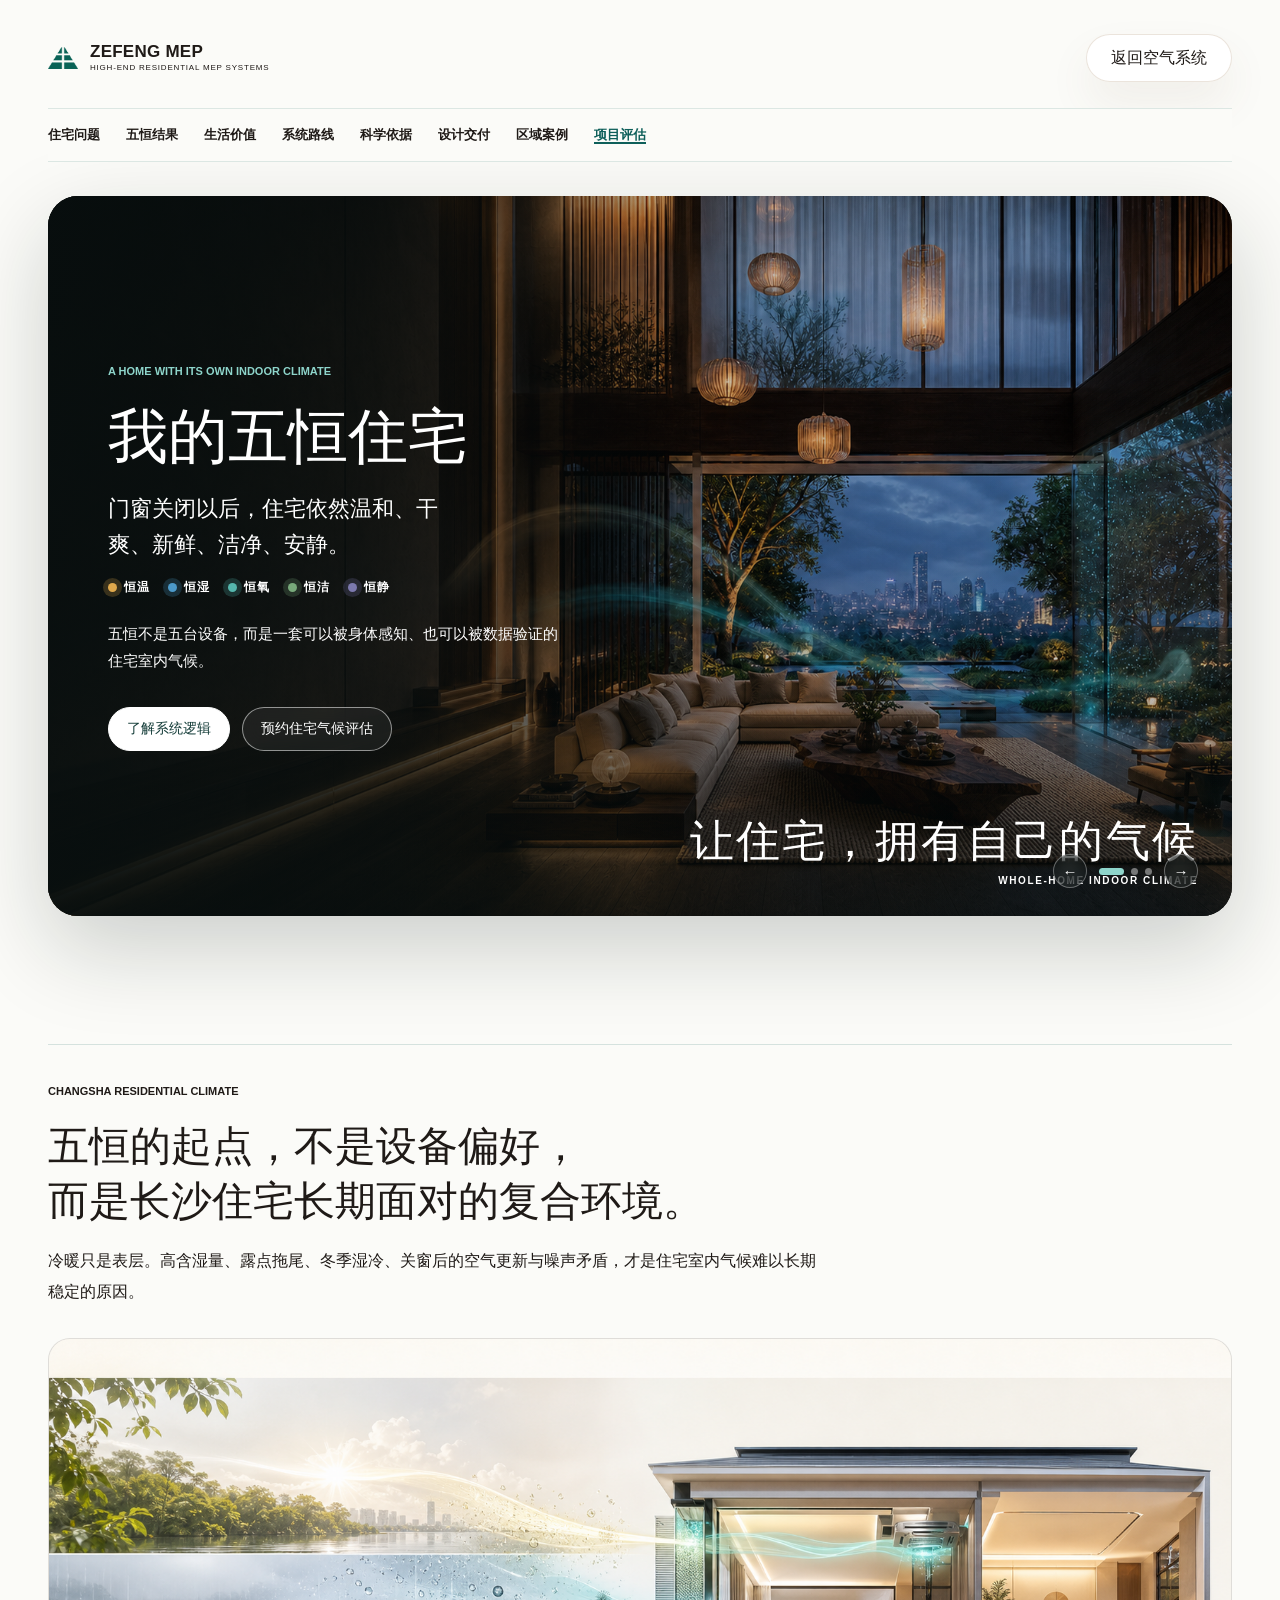
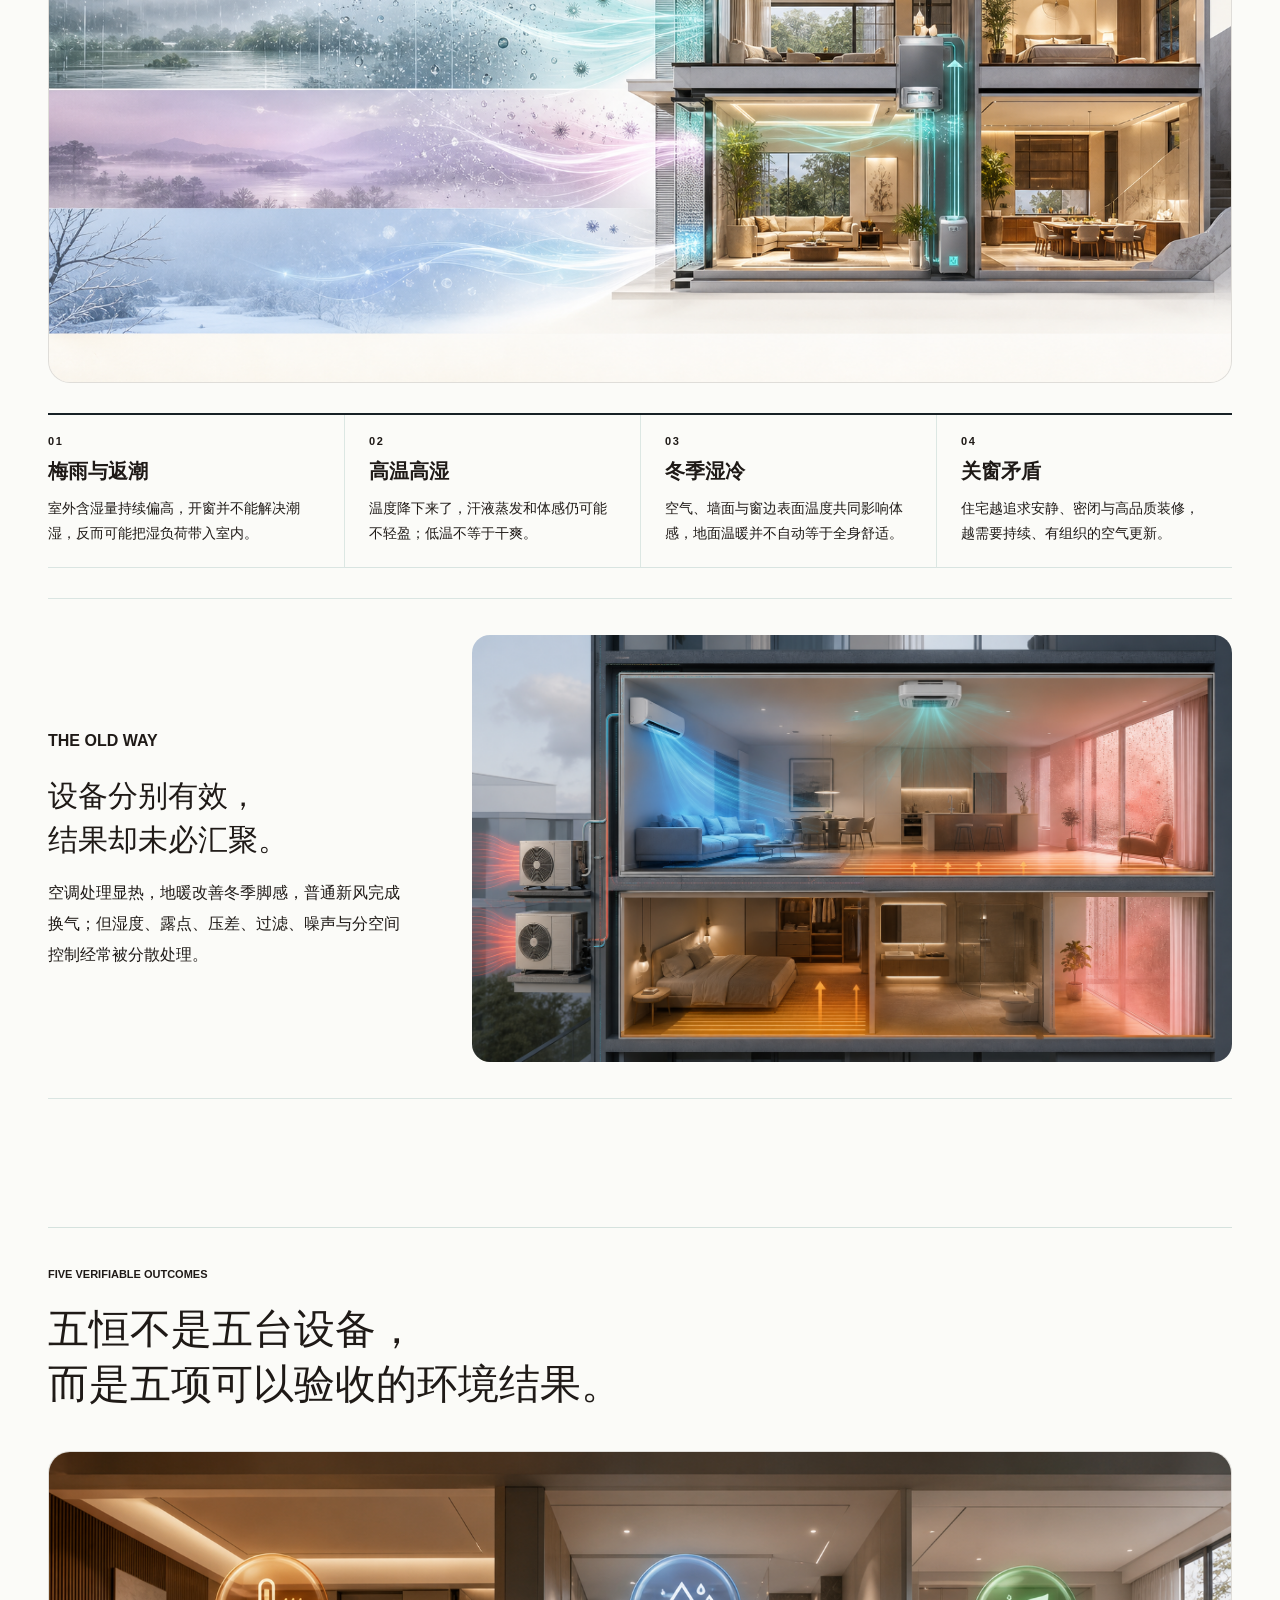
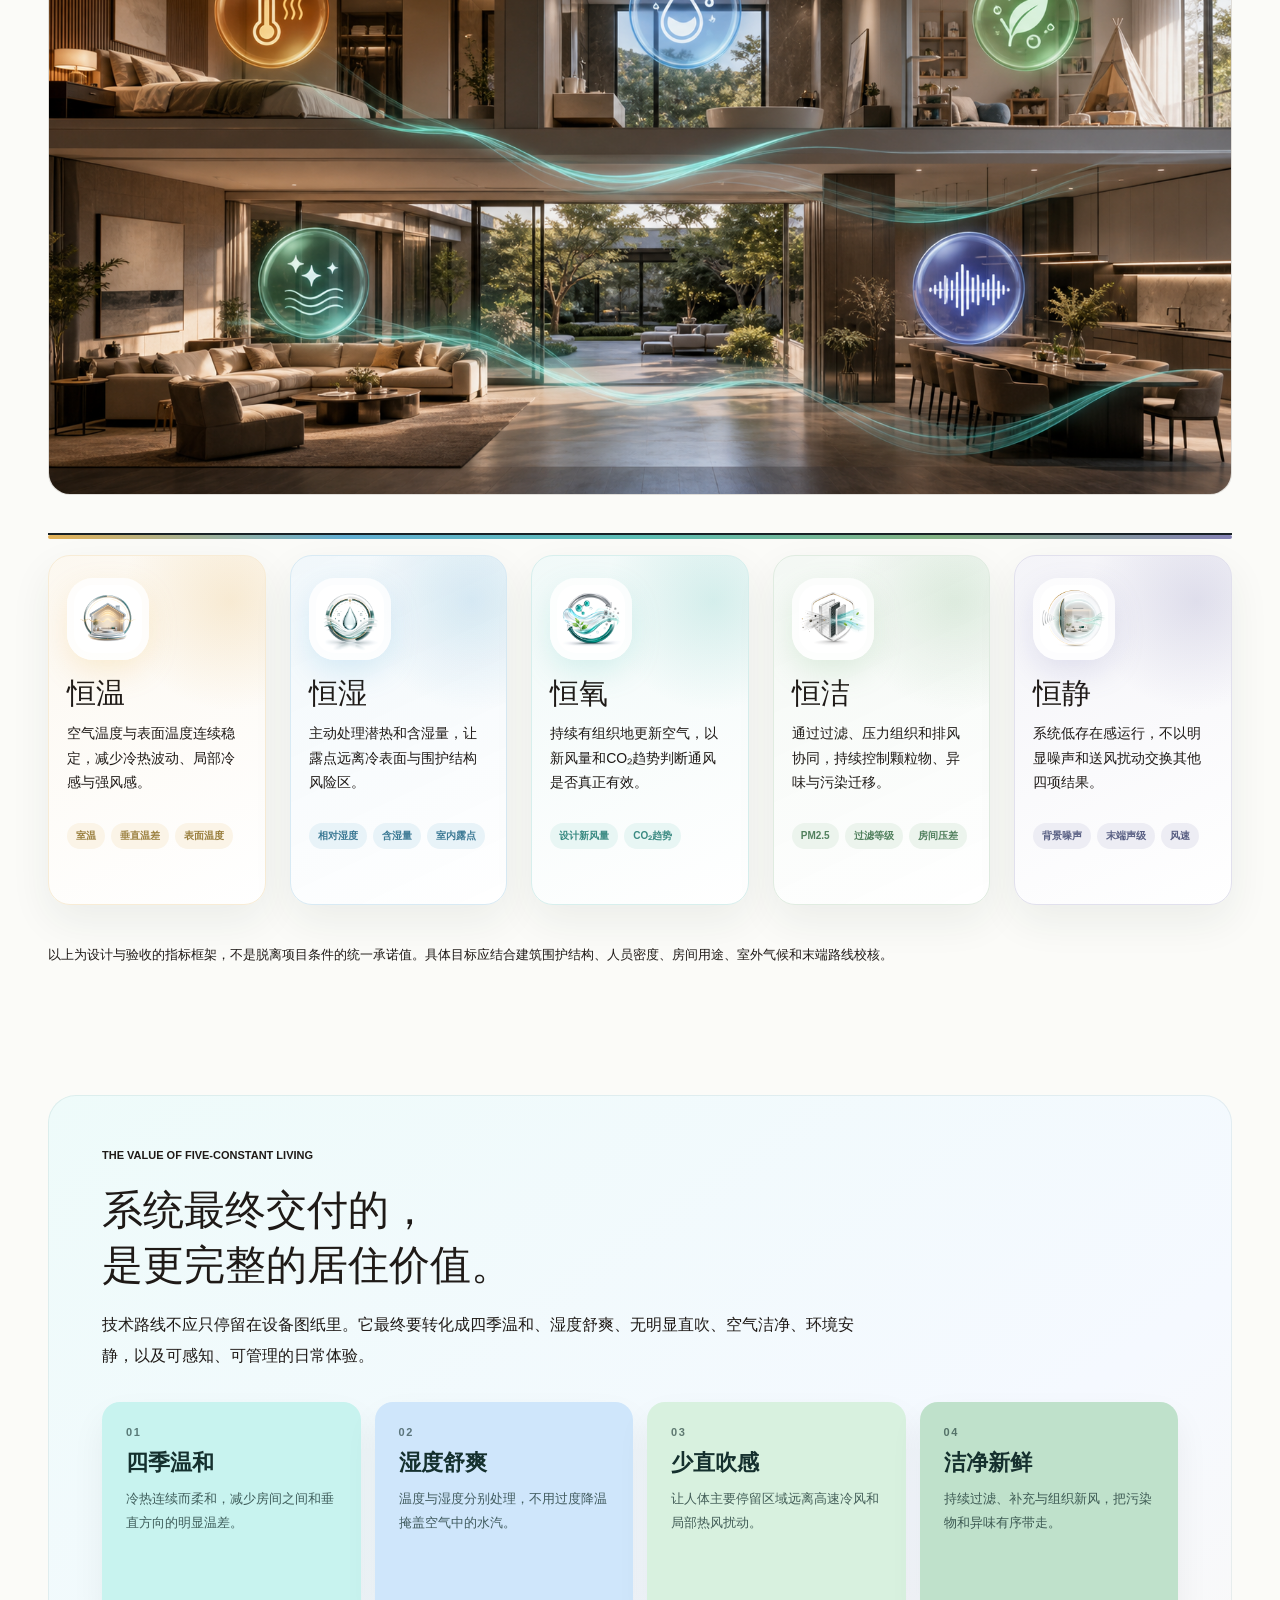
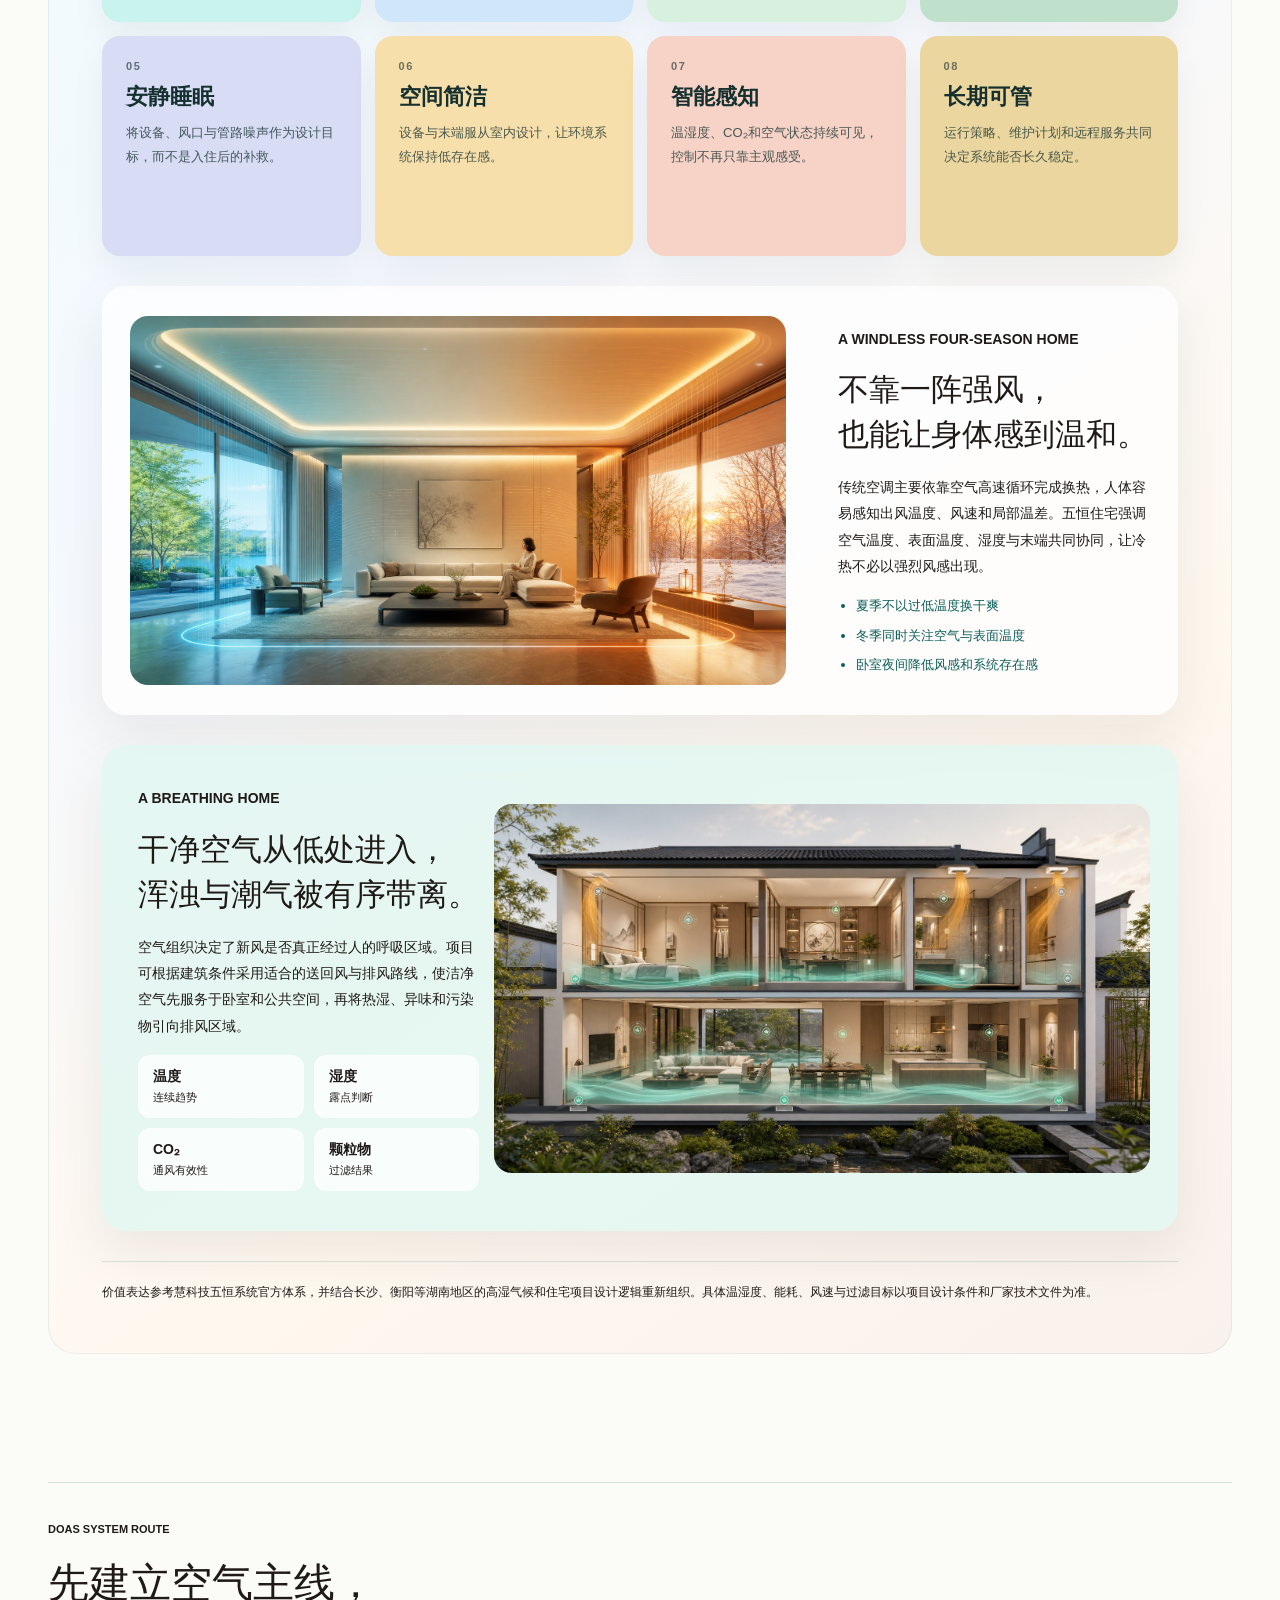
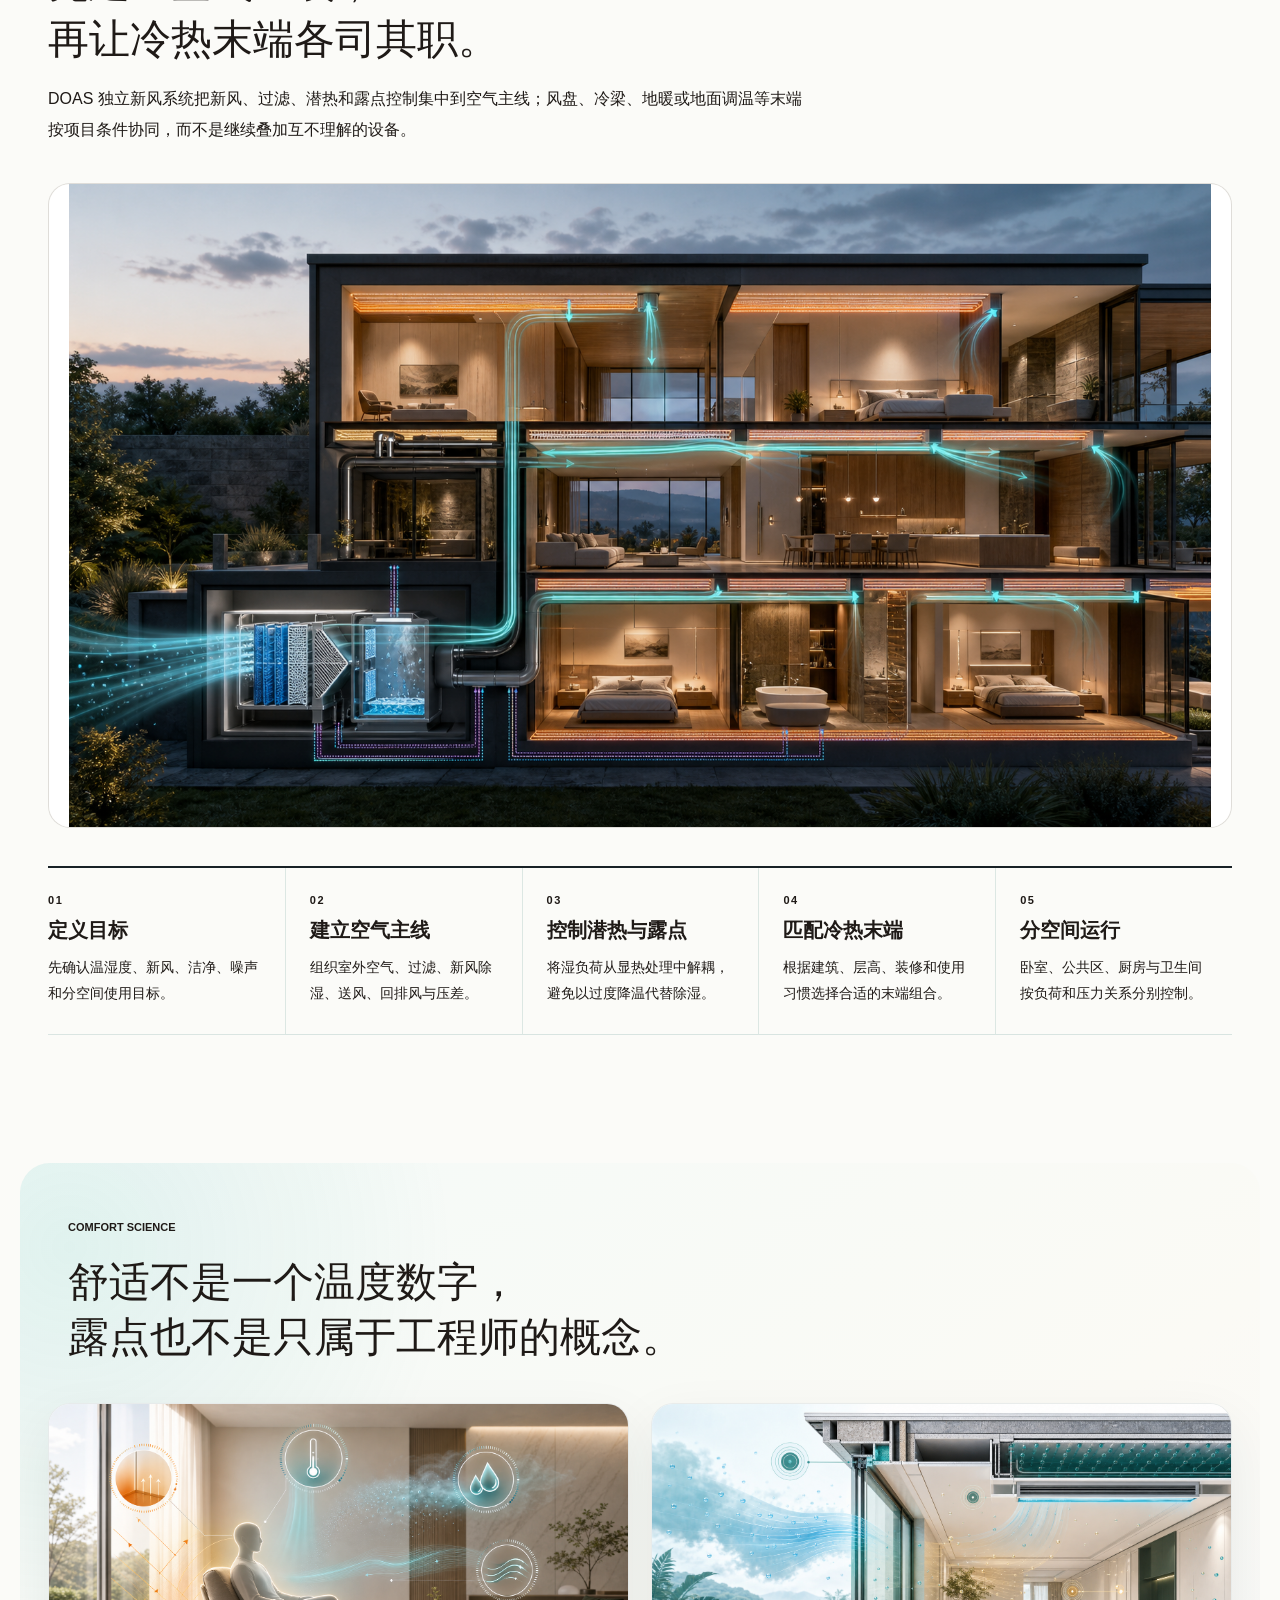
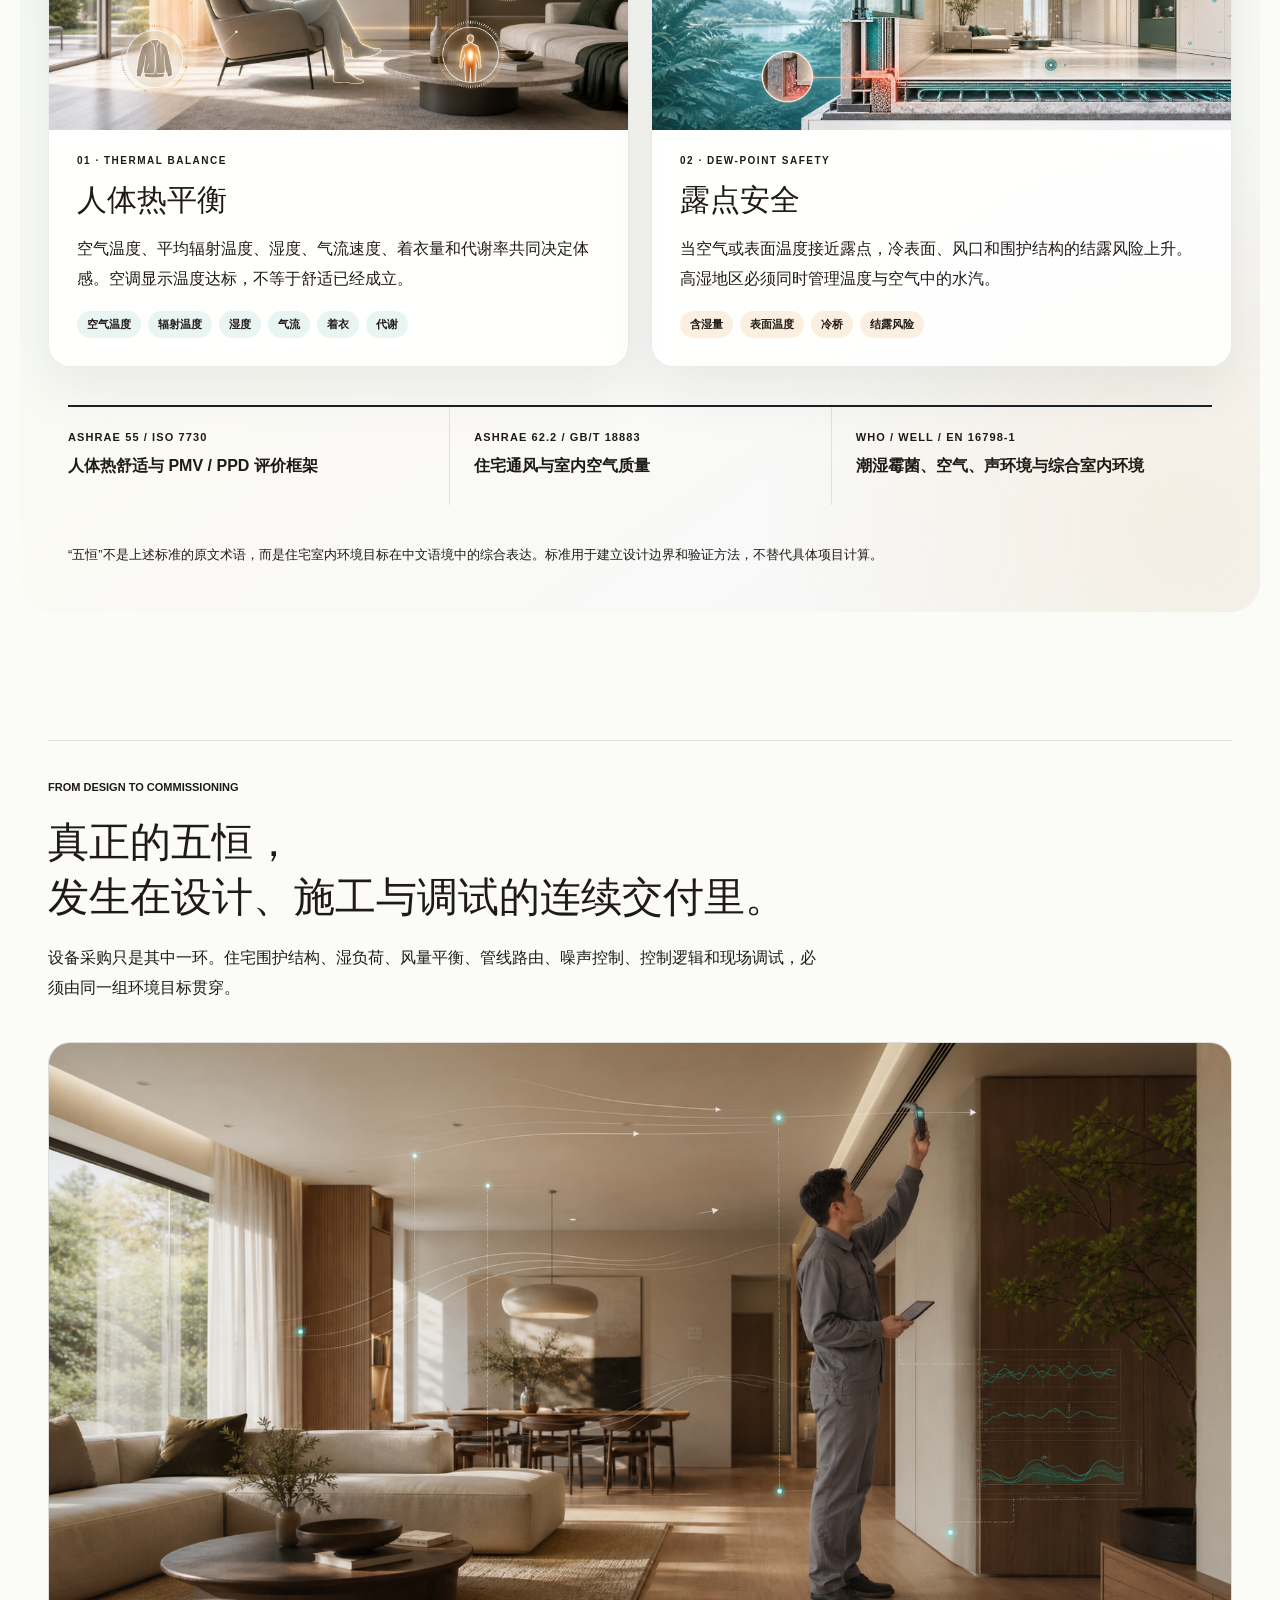
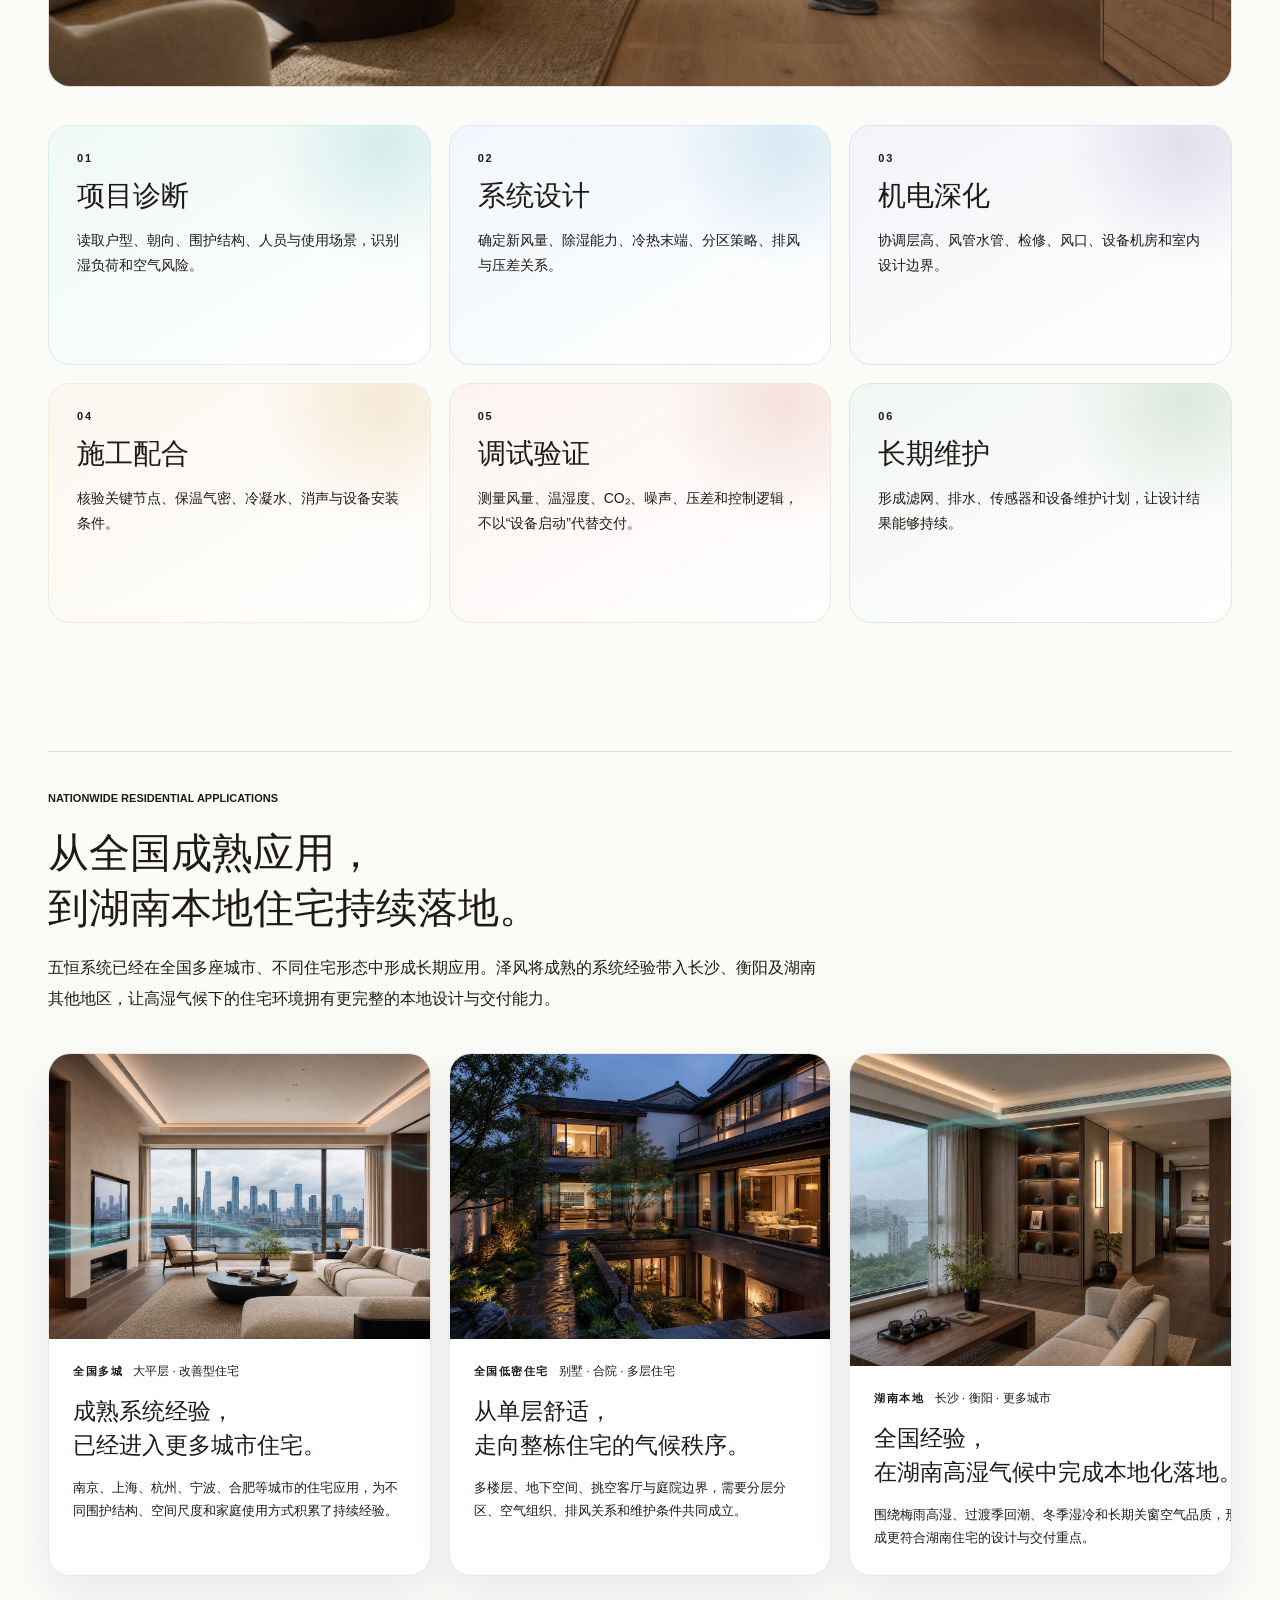
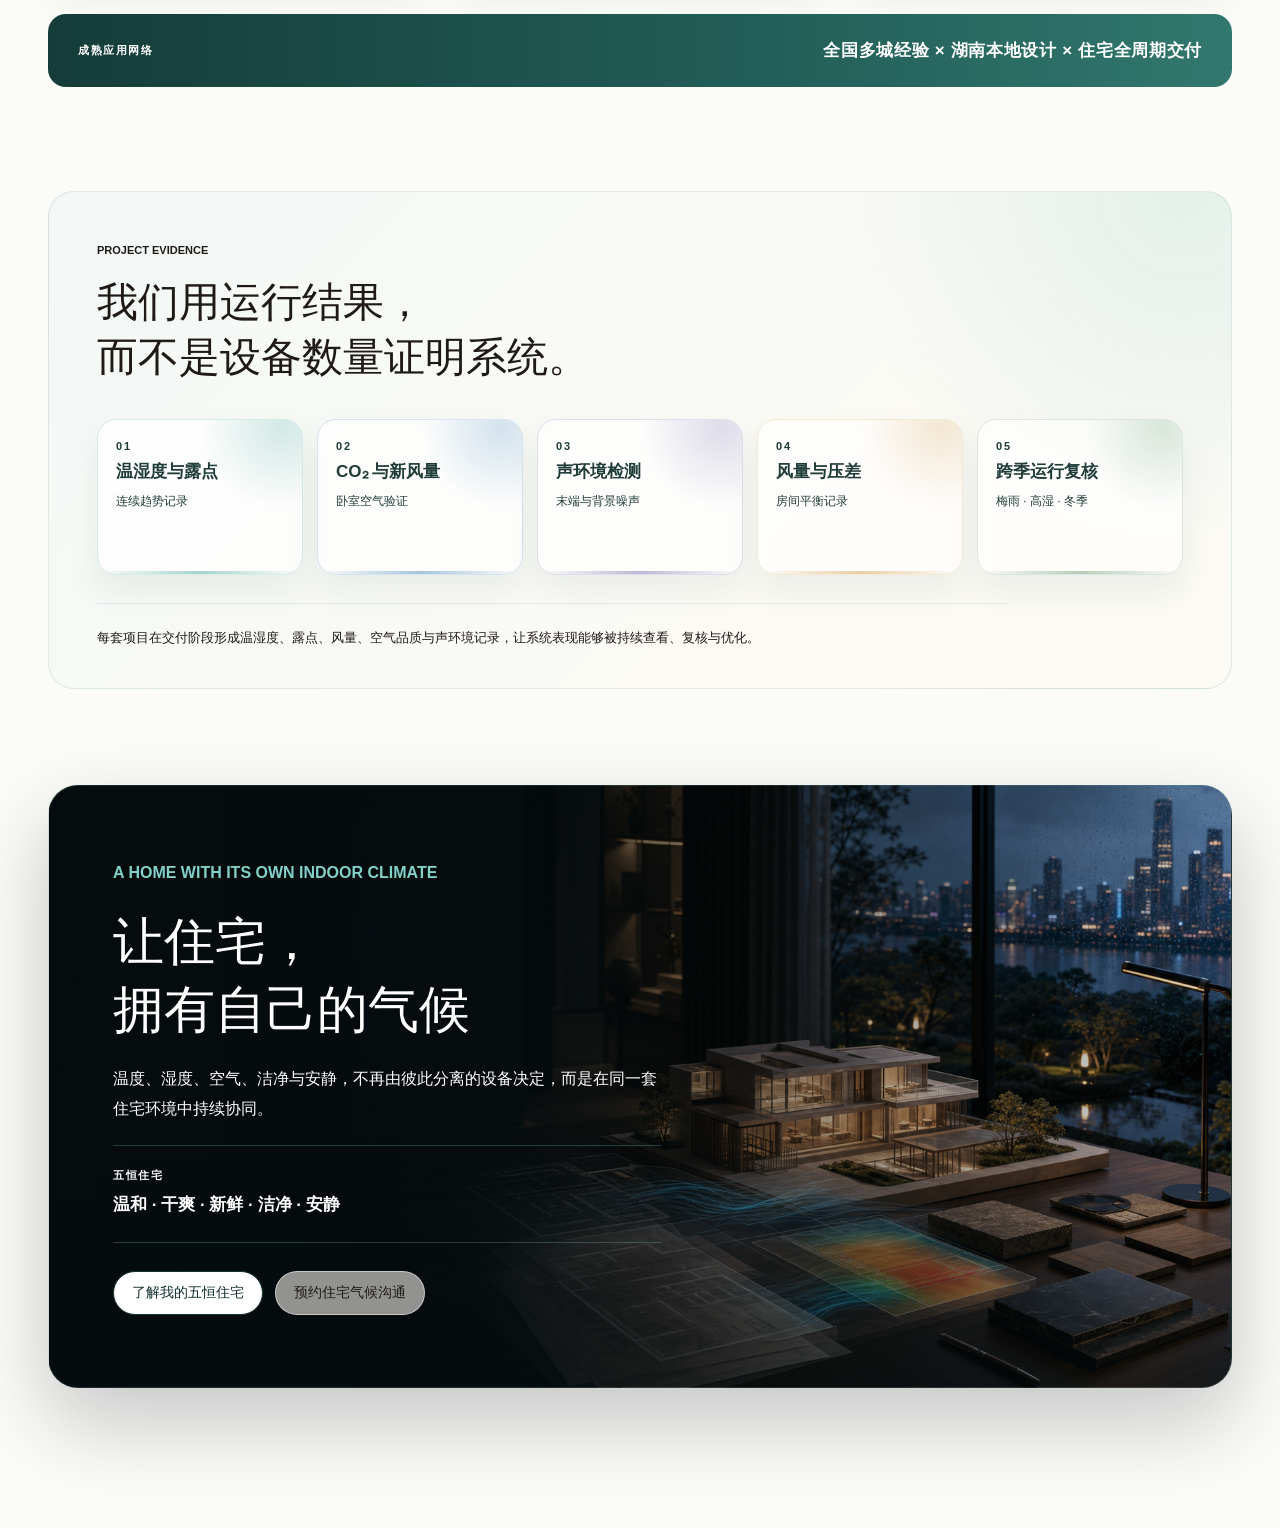
==== commit 5ee1eb85: "feat: refresh five-constant residential feature" ====
--- a/five-constant-system/index.html
+++ b/five-constant-system/index.html
@@ -3,650 +3,428 @@
   <head>
     <meta charset="UTF-8" />
     <meta name="viewport" content="width=device-width, initial-scale=1.0" />
-    <meta
-      name="description"
-      content="DOAS 五恒系统专栏，从传统住宅系统边界、热舒适、露点控制、标准依据与长沙气候出发，解释高品质住宅室内气候的底层逻辑与实现路径。"
-    />
+    <meta name="description" content="泽风机电 DOAS 五恒住宅专栏：从长沙湿热气候、住宅环境目标、露点控制与空气主线出发，解释五恒系统如何被设计、验证与长期交付。" />
     <meta name="robots" content="index, follow" />
-    <title>DOAS 五恒系统专栏 | ZEFENG MEP</title>
+    <title>DOAS 五恒住宅专栏 | ZEFENG MEP</title>
     <link rel="stylesheet" href="../styles.css" />
     <link rel="stylesheet" href="../launch-polish.css" />
+    <link rel="stylesheet" href="./five-constant-polish.css" />
   </head>
-  <body class="five-atlas-page doas-book-page">
-    <main class="five-atlas-main doas-book-main">
-      <header class="five-atlas-topbar doas-book-topbar">
-        <a class="brand-mark" href="../" aria-label="回到首页">
+  <body class="five-atlas-page doas-book-page fc-page">
+    <main class="fc-main">
+      <header class="five-atlas-topbar fc-topbar">
+        <a class="brand-mark" href="../" aria-label="回到泽风机电首页">
           <img class="brand-logo-symbol" src="../images/zefeng-logo-mark.webp" alt="" />
-          <span class="brand-lockup">
-            <strong>ZEFENG MEP</strong>
-            <small>HIGH-END RESIDENTIAL MEP SYSTEMS</small>
-          </span>
+          <span class="brand-lockup"><strong>ZEFENG MEP</strong><small>HIGH-END RESIDENTIAL MEP SYSTEMS</small></span>
         </a>
-        <a class="five-atlas-back" href="../index.html#systems">返回空气页</a>
+        <a class="five-atlas-back" href="../index.html#systems">返回空气系统</a>
       </header>
 
-      <section class="doas-book-hero">
-        <section class="doas-book-prologue" aria-label="我的五恒住宅序章">
-          <div class="doas-book-prologue-copy">
-            <p class="doas-book-kicker">A HOME WITH ITS OWN INDOOR CLIMATE</p>
-            <h1>我的五恒住宅。</h1>
-            <div class="doas-book-prologue-lines">
-              <p>进到家，城市的声音还在身后。</p>
-              <p>车流、人声、热浪、潮气与尘粒，停在门外。</p>
-              <p>迎接我的不是一阵冷风。</p>
-              <p>而是一个健康、安静、可以让身体恢复的家。</p>
-              <p>空气是新鲜的，温度是柔和的。</p>
-              <p>湿度不再黏着皮肤，呼吸也更容易变得清澈。</p>
-              <p>回南天里，柜体、墙面和被褥不再有湿重感。</p>
-              <p>高温高湿的傍晚，厨房不再像另一个热源。</p>
-              <p>烹饪时的热、油烟和异味，被有组织地带走。</p>
-              <p>卫生间保持负压和排风秩序。</p>
-              <p>潮气与异味，不再向卧室、衣帽间和公共空间蔓延。</p>
-              <p>新装修和家具持续释放的气味，被长期稀释和过滤。</p>
-              <p>门窗关闭，也不等于把浑浊留在家里。</p>
-              <p>夜里，新风仍在更新，卧室却不被风声打扰。</p>
-              <p>睡眠不只是更安静，而是身体慢慢放下戒备。</p>
-              <p>心跳和呼吸逐渐放平，整个人进入一夜的恢复。</p>
-              <p>清晨醒来，没有隔夜的浑浊和异味。</p>
-              <p>空气像被住宅自己整理过，干净、轻盈、安定。</p>
-              <p>老人、孩子和长期在家的家人，被这个稳定的室内气候照顾着。</p>
-            </div>
-            <div class="doas-book-prologue-rule">
-              <span>住进去之后真正被感知的五恒</span>
-              <strong>五恒在我家不是五台设备，而是门关上以后，健康、舒适、安静、洁净与可恢复的睡眠，共同形成的居住底色。</strong>
-            </div>
+      <nav class="fc-nav" aria-label="本页目录">
+        <a href="#fc-climate">住宅问题</a>
+        <a href="#fc-outcomes">五恒结果</a>
+        <a href="#fc-values">生活价值</a>
+        <a href="#fc-system">系统路线</a>
+        <a href="#fc-science">科学依据</a>
+        <a href="#fc-delivery">设计交付</a>
+        <a href="#fc-cases">区域案例</a>
+        <a href="#fc-consult">项目评估</a>
+      </nav>
+
+      <section class="fc-hero" aria-roledescription="轮播" aria-label="五恒住宅核心价值">
+        <div class="fc-hero-track">
+          <article class="fc-hero-slide is-active" aria-hidden="false">
+            <div class="fc-hero-copy">
+              <p class="fc-kicker">A HOME WITH ITS OWN INDOOR CLIMATE</p>
+              <h1>我的五恒住宅</h1>
+              <p class="fc-hero-lead">门窗关闭以后，住宅依然温和、干爽、新鲜、洁净、安静。</p>
+              <div class="fc-hero-spectrum" aria-label="五恒环境目标">
+                <span class="is-warm"><i></i>恒温</span><span class="is-humid"><i></i>恒湿</span><span class="is-air"><i></i>恒氧</span><span class="is-clean"><i></i>恒洁</span><span class="is-quiet"><i></i>恒静</span>
+              </div>
+              <p class="fc-hero-body">五恒不是五台设备，而是一套可以被身体感知、也可以被数据验证的住宅室内气候。</p>
+              <div class="fc-actions"><a class="button primary" href="#fc-system">了解系统逻辑</a><a class="button ghost" href="#fc-consult">预约住宅气候评估</a></div>
+            </div>
+            <figure class="fc-hero-visual"><img src="../images/five-constant-hero-premium-20260718.png" width="1672" height="941" alt="木地板、亚麻布艺与柔和室内气候构成的五恒住宅" /><figcaption><strong>让住宅，拥有自己的气候</strong><span>WHOLE-HOME INDOOR CLIMATE</span></figcaption></figure>
+          </article>
+          <article class="fc-hero-slide" aria-hidden="true">
+            <div class="fc-hero-copy">
+              <p class="fc-kicker">A BREATHING HOME</p>
+              <h2>会呼吸的家</h2>
+              <p class="fc-hero-lead">雨天留在窗外，清新、干爽和安静留在室内。</p>
+              <div class="fc-hero-spectrum"><span class="is-humid"><i></i>湿度舒爽</span><span class="is-air"><i></i>持续新风</span><span class="is-clean"><i></i>洁净空气</span></div>
+              <p class="fc-hero-body">洁净空气缓缓经过人的停留区域，潮气、异味和浑浊空气被有序带离。</p>
+              <div class="fc-actions"><a class="button primary" href="#fc-values">感受生活价值</a><a class="button ghost" href="#fc-consult">预约住宅气候评估</a></div>
+            </div>
+            <figure class="fc-hero-visual"><img src="../images/five-constant-hero-breathing-20260718.png" width="1672" height="941" alt="亚麻窗帘、自然木地板与柔和洁净空气构成的会呼吸住宅" loading="eager" /><figcaption><strong>让每一次呼吸，都更接近自然</strong><span>FRESH · DRY · CLEAN</span></figcaption></figure>
+          </article>
+          <article class="fc-hero-slide" aria-hidden="true">
+            <div class="fc-hero-copy">
+              <p class="fc-kicker">A FOUR-SEASON GENTLE HOME</p>
+              <h2>四季温和的家</h2>
+              <p class="fc-hero-lead">不靠一阵强风，也能让卧室保持温和、安静与稳定。</p>
+              <div class="fc-hero-spectrum"><span class="is-warm"><i></i>温度稳定</span><span class="is-humid"><i></i>湿度舒适</span><span class="is-quiet"><i></i>安静睡眠</span></div>
+              <p class="fc-hero-body">木材、亚麻和柔和表面温度共同包裹身体，让夏季清凉、冬季温暖都保持低存在感。</p>
+              <div class="fc-actions"><a class="button primary" href="#fc-science">了解舒适科学</a><a class="button ghost" href="#fc-consult">预约住宅气候评估</a></div>
+            </div>
+            <figure class="fc-hero-visual"><img src="../images/five-constant-hero-four-season-20260718.png" width="1672" height="941" alt="木饰面、亚麻床品与柔和光线构成的四季温和卧室" loading="eager" /><figcaption><strong>四季稳定，睡眠自然更深</strong><span>GENTLE · STABLE · QUIET</span></figcaption></figure>
+          </article>
+        </div>
+        <div class="fc-hero-controls" aria-label="轮播控制">
+          <button class="fc-hero-arrow is-prev" type="button" aria-label="上一张">←</button>
+          <div class="fc-hero-dots">
+            <button class="is-active" type="button" aria-label="显示第 1 张" aria-current="true"></button>
+            <button type="button" aria-label="显示第 2 张"></button>
+            <button type="button" aria-label="显示第 3 张"></button>
           </div>
-        </section>
-        <figure class="doas-book-hero-visual">
-          <img src="../images/five-constant-keyword-hero-final-20260717.png" alt="DOAS 五恒住宅室内环境主视觉" />
-          <figcaption class="doas-book-hero-plate">
-            <span>DOAS WHOLE-HOME COMFORT JOURNAL</span>
-            <strong>五恒住宅</strong>
-            <div class="doas-book-hero-keywords" aria-label="五恒关键词">
-              <span>
-                <svg viewBox="0 0 24 24" aria-hidden="true">
-                  <path d="M12 3v9.2a4.2 4.2 0 1 0 4 4.2 4 4 0 0 0-2-3.5V3a2 2 0 1 0-4 0Z" />
-                </svg>
-                恒温
-              </span>
-              <span>
-                <svg viewBox="0 0 24 24" aria-hidden="true">
-                  <path d="M12 3C9.5 7.2 7 10 7 13.3A5 5 0 0 0 17 13.3C17 10 14.5 7.2 12 3Z" />
-                </svg>
-                恒湿
-              </span>
-              <span>
-                <svg viewBox="0 0 24 24" aria-hidden="true">
-                  <path d="M12 20c4.8-3.2 7-6.5 7-10.5A5.6 5.6 0 0 0 8.8 6.4 5.1 5.1 0 0 0 5 11c0 3.6 2.2 6.4 7 9Z" />
-                </svg>
-                恒氧
-              </span>
-              <span>
-                <svg viewBox="0 0 24 24" aria-hidden="true">
-                  <path d="M8.5 8.5 12 5l3.5 3.5L19 12l-3.5 3.5L12 19l-3.5-3.5L5 12l3.5-3.5Z" />
-                  <path d="m10.3 12 1.1 1.1 2.4-2.4" />
-                </svg>
-                恒洁
-              </span>
-              <span>
-                <svg viewBox="0 0 24 24" aria-hidden="true">
-                  <path d="M4 14c1.2 0 1.2-4 2.4-4s1.2 8 2.4 8 1.2-12 2.4-12 1.2 12 2.4 12 1.2-8 2.4-8 1.2 4 2.4 4" />
-                </svg>
-                恒静
-              </span>
-            </div>
-          </figcaption>
+          <button class="fc-hero-arrow is-next" type="button" aria-label="下一张">→</button>
+        </div>
+      </section>
+
+      <section class="fc-section" id="fc-climate">
+        <header class="fc-section-head">
+          <p class="fc-kicker">CHANGSHA RESIDENTIAL CLIMATE</p>
+          <h2>五恒的起点，不是设备偏好，<br />而是长沙住宅长期面对的复合环境。</h2>
+          <p>冷暖只是表层。高含湿量、露点拖尾、冬季湿冷、关窗后的空气更新与噪声矛盾，才是住宅室内气候难以长期稳定的原因。</p>
+        </header>
+        <figure class="fc-wide-image">
+          <img src="../images/doas-climate-hunan-premium-20260718.png" width="1672" height="941" alt="湖南四季湿热、梅雨高湿与冬季湿冷进入住宅后由系统协同处理的示意" loading="lazy" decoding="async" />
         </figure>
-        <div class="doas-book-hero-copy">
-          <h1>五恒品质住宅的<br />五个“恒”。</h1>
-          <p class="doas-book-hero-tags">恒湿、恒温、恒氧、恒洁、恒静，共同构成住宅室内气候的完整结果。</p>
-          <p class="doas-book-hero-summary">
-            五恒并非某一门派的营销语汇。它首先是对住宅热、湿、洁净、新鲜空气与声环境的完整目标定义，随后才是系统如何被组织、被验证、被长期运行。
-          </p>
-          <div class="doas-book-constant-icons" aria-label="五恒品质住宅的五个恒">
-            <figure>
-              <img src="../images/doas-constant-icon-humidity-web.png" alt="恒湿图标" loading="lazy" decoding="async" />
-              <figcaption>
-                <em>Humidity Control</em>
-                <strong>恒湿</strong>
-                <span>让空气中的水汽保持在适合长期停留的区间，不用低温掩盖潮湿，也不让露点风险进入围护结构和室内表面。</span>
-              </figcaption>
-            </figure>
-            <figure>
-              <img src="../images/doas-constant-icon-temperature-web.png" alt="恒温图标" loading="lazy" decoding="async" />
-              <figcaption>
-                <em>Thermal Stability</em>
-                <strong>恒温</strong>
-                <span>不只是空调显示温度达标，而是空气温度、表面温度与空间热环境保持连续稳定，减少忽冷忽热和局部不适。</span>
-              </figcaption>
-            </figure>
-            <figure>
-              <img src="../images/doas-constant-icon-oxygen-web.png" alt="恒氧图标" loading="lazy" decoding="async" />
-              <figcaption>
-                <em>Fresh Air Supply</em>
-                <strong>恒氧</strong>
-                <span>通过持续、有组织的新风与空气更新，控制室内二氧化碳和滞留感，让住宅长时间关闭门窗也保持清醒、轻松。</span>
-              </figcaption>
-            </figure>
-            <figure>
-              <img src="../images/doas-constant-icon-clean-web.png" alt="恒洁图标" loading="lazy" decoding="async" />
-              <figcaption>
-                <em>Clean Air</em>
-                <strong>恒洁</strong>
-                <span>洁净不是短时净化，而是新风、过滤、压力组织与排风协同，使颗粒物、异味和污染物持续处于可控状态。</span>
-              </figcaption>
-            </figure>
-            <figure>
-              <img src="../images/doas-constant-icon-quiet-web.png" alt="恒静图标" loading="lazy" decoding="async" />
-              <figcaption>
-                <em>Acoustic Quiet</em>
-                <strong>恒静</strong>
-                <span>系统存在感应被压低，送风、除湿、换气与末端运行都不应以明显风感和设备噪声来交换舒适。</span>
-              </figcaption>
-            </figure>
+        <div class="fc-four">
+          <article><span>01</span><strong>梅雨与返潮</strong><p>室外含湿量持续偏高，开窗并不能解决潮湿，反而可能把湿负荷带入室内。</p></article>
+          <article><span>02</span><strong>高温高湿</strong><p>温度降下来了，汗液蒸发和体感仍可能不轻盈；低温不等于干爽。</p></article>
+          <article><span>03</span><strong>冬季湿冷</strong><p>空气、墙面与窗边表面温度共同影响体感，地面温暖并不自动等于全身舒适。</p></article>
+          <article><span>04</span><strong>关窗矛盾</strong><p>住宅越追求安静、密闭与高品质装修，越需要持续、有组织的空气更新。</p></article>
+        </div>
+        <div class="fc-compare">
+          <div>
+            <p class="fc-kicker">THE OLD WAY</p>
+            <h3>设备分别有效，结果却未必汇聚。</h3>
+            <p>空调处理显热，地暖改善冬季脚感，普通新风完成换气；但湿度、露点、压差、过滤、噪声与分空间控制经常被分散处理。</p>
           </div>
-        </div>
-      </section>
-
-      <section class="doas-book-section doas-book-origin">
-        <div class="doas-book-section-head">
-          <p class="doas-book-kicker">ORIGIN &amp; AUTHORITIES</p>
-          <h2>五恒并非凭空出现，<br />它来自住宅室内气候本身的科学边界。</h2>
-        </div>
-        <div class="doas-book-origin-grid">
-          <div class="doas-book-origin-copy">
-            <p class="doas-book-origin-lead">
-              严格地说，国际标准并不以“五恒”作为一个营销名词来定义住宅系统。它们讨论的是更底层、也更可验证的环境变量：热舒适、湿环境、通风与室内空气质量、颗粒物与污染物控制、背景噪声，以及潮湿和霉菌风险。所谓五恒，应该是这些变量在住宅里共同成立后的结果表达，而不是先有名词，再反向寻找设备组合。
-            </p>
-            <div class="doas-book-origin-points" aria-label="五恒来源关键变量">
-              <article>
-                <span>Thermal Comfort</span>
-                <strong>热舒适不是单一温度，而是人与环境之间的热平衡。</strong>
-                <p>ASHRAE 55 与 ISO 7730 所采用的 PMV/PPD 思路，源自 P.O. Fanger（房格尔）教授的人体热舒适研究；空气温度、平均辐射温度、相对湿度、气流速度、代谢率与着衣量共同决定人体热感觉。</p>
-              </article>
-              <article>
-                <span>Ventilation &amp; IAQ</span>
-                <strong>新风不是“有风”，而是空气被持续更新、稀释与过滤。</strong>
-                <p>ASHRAE 62.2、WELL Air 与 GB/T 18883 将通风、CO₂、颗粒物、化学污染物和异味控制纳入室内空气质量的判断框架。</p>
-              </article>
-              <article>
-                <span>Moisture Safety</span>
-                <strong>湿度控制不只是体感干爽，更关系露点、结露与霉菌风险。</strong>
-                <p>WHO 对室内潮湿和霉菌风险有明确关注；在长沙这类高湿地区，湿环境必须从“相对湿度”进一步落实到含湿量、露点与表面温度安全。</p>
-              </article>
-              <article>
-                <span>Sound &amp; Stability</span>
-                <strong>高品质住宅还要把噪声、气流扰动与长期稳定性纳入同一目标。</strong>
-                <p>WELL Sound 与 EN 16798-1 的室内环境参数说明，舒适并非只看冷热，而要同时考虑声环境、空气品质和热环境的连续性。</p>
-              </article>
-            </div>
-            <div class="doas-book-origin-equation">
-              <span>从标准到住宅结果</span>
-              <strong>热舒适 + 湿环境安全 + 空气质量 + 声环境 + 稳定控制 = 五恒品质住宅的室内气候。</strong>
-            </div>
+          <figure><img src="../images/doas-traditional-boundary-premium-20260718.png" width="1672" height="941" alt="传统空调、地暖和普通新风分别运行但未形成完整室内气候的住宅示意" loading="lazy" decoding="async" /></figure>
+        </div>
+      </section>
+
+      <section class="fc-section" id="fc-outcomes">
+        <header class="fc-section-head">
+          <p class="fc-kicker">FIVE VERIFIABLE OUTCOMES</p>
+          <h2>五恒不是五台设备，<br />而是五项可以验收的环境结果。</h2>
+        </header>
+        <figure class="fc-wide-image"><img src="../images/doas-five-outcomes-premium-20260718.png" width="1672" height="941" alt="恒温、恒湿、恒氧、恒洁与恒静在同一住宅中协同形成五恒环境结果" loading="lazy" decoding="async" /></figure>
+        <div class="fc-outcomes">
+          <article class="outcome-warm"><img src="../images/doas-constant-icon-temperature-web.png" alt="" /><div><strong>恒温</strong><p>空气温度与表面温度连续稳定，减少冷热波动、局部冷感与强风感。</p><small><b>室温</b><b>垂直温差</b><b>表面温度</b></small></div></article>
+          <article class="outcome-humid"><img src="../images/doas-constant-icon-humidity-web.png" alt="" /><div><strong>恒湿</strong><p>主动处理潜热和含湿量，让露点远离冷表面与围护结构风险区。</p><small><b>相对湿度</b><b>含湿量</b><b>室内露点</b></small></div></article>
+          <article class="outcome-air"><img src="../images/doas-constant-icon-oxygen-web.png" alt="" /><div><strong>恒氧</strong><p>持续有组织地更新空气，以新风量和CO₂趋势判断通风是否真正有效。</p><small><b>设计新风量</b><b>CO₂趋势</b></small></div></article>
+          <article class="outcome-clean"><img src="../images/doas-constant-icon-clean-web.png" alt="" /><div><strong>恒洁</strong><p>通过过滤、压力组织和排风协同，持续控制颗粒物、异味与污染迁移。</p><small><b>PM2.5</b><b>过滤等级</b><b>房间压差</b></small></div></article>
+          <article class="outcome-quiet"><img src="../images/doas-constant-icon-quiet-web.png" alt="" /><div><strong>恒静</strong><p>系统低存在感运行，不以明显噪声和送风扰动交换其他四项结果。</p><small><b>背景噪声</b><b>末端声级</b><b>风速</b></small></div></article>
+        </div>
+        <p class="fc-note">以上为设计与验收的指标框架，不是脱离项目条件的统一承诺值。具体目标应结合建筑围护结构、人员密度、房间用途、室外气候和末端路线校核。</p>
+      </section>
+
+      <section class="fc-value-section" id="fc-values">
+        <header class="fc-value-head">
+          <p class="fc-kicker">THE VALUE OF FIVE-CONSTANT LIVING</p>
+          <h2>系统最终交付的，<br />是更完整的居住价值。</h2>
+          <p>技术路线不应只停留在设备图纸里。它最终要转化成四季温和、湿度舒爽、无明显直吹、空气洁净、环境安静，以及可感知、可管理的日常体验。</p>
+        </header>
+        <div class="fc-value-spectrum" aria-label="五恒住宅八项生活价值">
+          <article class="tone-cyan"><span>01</span><strong>四季温和</strong><p>冷热连续而柔和，减少房间之间和垂直方向的明显温差。</p></article>
+          <article class="tone-blue"><span>02</span><strong>湿度舒爽</strong><p>温度与湿度分别处理，不用过度降温掩盖空气中的水汽。</p></article>
+          <article class="tone-mint"><span>03</span><strong>少直吹感</strong><p>让人体主要停留区域远离高速冷风和局部热风扰动。</p></article>
+          <article class="tone-green"><span>04</span><strong>洁净新鲜</strong><p>持续过滤、补充与组织新风，把污染物和异味有序带走。</p></article>
+          <article class="tone-indigo"><span>05</span><strong>安静睡眠</strong><p>将设备、风口与管路噪声作为设计目标，而不是入住后的补救。</p></article>
+          <article class="tone-amber"><span>06</span><strong>空间简洁</strong><p>设备与末端服从室内设计，让环境系统保持低存在感。</p></article>
+          <article class="tone-coral"><span>07</span><strong>智能感知</strong><p>温湿度、CO₂和空气状态持续可见，控制不再只靠主观感受。</p></article>
+          <article class="tone-gold"><span>08</span><strong>长期可管</strong><p>运行策略、维护计划和远程服务共同决定系统能否长久稳定。</p></article>
+        </div>
+
+        <article class="fc-value-feature fc-value-feature-season">
+          <figure><img src="../images/doas-value-four-season-windless-20260718.png" width="1672" height="941" alt="夏季清凉与冬季温暖共同形成无明显直吹的稳定居住环境示意" loading="lazy" decoding="async" /></figure>
+          <div>
+            <p class="fc-kicker">A WINDLESS FOUR-SEASON HOME</p>
+            <h3>不靠一阵强风，<br />也能让身体感到温和。</h3>
+            <p>传统空调主要依靠空气高速循环完成换热，人体容易感知出风温度、风速和局部温差。五恒住宅强调空气温度、表面温度、湿度与末端共同协同，让冷热不必以强烈风感出现。</p>
+            <ul><li>夏季不以过低温度换干爽</li><li>冬季同时关注空气与表面温度</li><li>卧室夜间降低风感和系统存在感</li></ul>
           </div>
-          <aside class="doas-book-source-shelf" aria-label="五恒系统参考标准与权威来源">
-            <figure class="doas-book-source-cover tall">
-              <img src="../images/authority-sources/ashrae-standard-55-2023-cover-web.jpg" alt="ANSI/ASHRAE Standard 55-2023 标准封面" loading="lazy" decoding="async" />
-              <figcaption>
-                <span>ASHRAE 55</span>
-                <strong>Thermal Environmental Conditions</strong>
-              </figcaption>
-            </figure>
-            <figure class="doas-book-source-cover tall">
-              <img src="../images/authority-sources/ashrae-standard-62-2-cover-web.jpg" alt="ANSI/ASHRAE Standard 62.2 标准封面" loading="lazy" decoding="async" />
-              <figcaption>
-                <span>ASHRAE 62.2</span>
-                <strong>Residential Ventilation &amp; IAQ</strong>
-              </figcaption>
-            </figure>
-            <div class="doas-book-source-mark well">
-              <div class="doas-book-source-icons">
-                <img src="../images/authority-sources/well-air-web.png" alt="WELL Air 图标" loading="lazy" decoding="async" />
-                <img src="../images/authority-sources/well-comfort-web.png" alt="WELL Comfort 图标" loading="lazy" decoding="async" />
-              </div>
-              <span>WELL Building Standard</span>
-              <strong>Air / Thermal Comfort / Sound</strong>
-            </div>
-            <div class="doas-book-source-mark">
-              <img src="../images/authority-sources/who-logo-blue.svg" alt="World Health Organization 标识" loading="lazy" decoding="async" />
-              <span>WHO Guidelines</span>
-              <strong>Indoor Air Quality: Dampness and Mould</strong>
-            </div>
-            <div class="doas-book-source-mark">
-              <img src="../images/authority-sources/iso-logo-web.png" alt="ISO 标识" loading="lazy" decoding="async" />
-              <span>ISO 7730</span>
-              <strong>PMV / PPD 与人体热舒适评价</strong>
-            </div>
-            <div class="doas-book-source-mark text-only">
-              <span>EN 16798-1</span>
-              <strong>Thermal environment / IAQ / lighting / acoustics</strong>
-            </div>
-            <div class="doas-book-source-mark text-only cn">
-              <span>中国标准语境</span>
-              <strong>GB/T 18883-2022、GB/T 50785 等室内空气质量与热湿环境依据</strong>
-            </div>
-          </aside>
-        </div>
-        <p class="doas-book-source-note">
-          注：本页使用标准名称与官方公开视觉作为技术依据索引；五恒不是上述标准的原文术语，而是住宅室内环境目标在中文语境中的综合表达。
-        </p>
-      </section>
-
-      <section class="doas-book-intro">
-        <p>
-          当五恒被放回标准和人体舒适的底层变量之后，问题不应马上跳到设备门派。更重要的是先回到住宅本身：室外环境怎样进入家里，传统配置曾经解决了什么，又在哪些长期停留的时刻露出边界。只有这条链条成立，五恒才不是一个被包装出来的概念，而是居住体验自然提出的要求。
-        </p>
-      </section>
-
-      <section class="doas-book-section doas-book-problem">
-        <div class="doas-book-section-head">
-          <p class="doas-book-kicker">OUTDOOR PRESSURE &amp; INDOOR PROBLEMS</p>
-          <h2>五恒的起点不是设备，<br />而是住宅长期面对的室外压力与室内环境问题。</h2>
-        </div>
-        <figure class="doas-book-problem-hero">
-          <img
-            src="../images/doas-problem-scenes/outdoor-pressure-indoor-problem-web.jpg"
-            alt="室外高湿、颗粒物、噪声、异味进入住宅后转化为室内健康、舒适和长期稳定问题"
-            loading="lazy"
-            decoding="async"
-          />
-        </figure>
-        <div class="doas-book-problem-lead">
-          <p>
-            对长沙住宅而言，室外环境并不温和：夏季高温高湿、梅雨期含湿量高、过渡季湿度拖尾明显，冬季又存在湿冷体感；同时，城市空气中的颗粒物、花粉、异味与室外噪声，会在开窗通风时直接进入室内。住宅越追求安静、密闭和高品质装修，室内越需要一套有组织的空气与湿环境管理，而不是仅依赖开窗和单一设备。
-          </p>
-        </div>
-        <div class="doas-book-pressure-strip" aria-label="室外环境进入住宅后的主要压力">
+        </article>
+
+        <article class="fc-value-feature fc-value-feature-air">
+          <div>
+            <p class="fc-kicker">A BREATHING HOME</p>
+            <h3>干净空气从低处进入，<br />浑浊与潮气被有序带离。</h3>
+            <p>空气组织决定了新风是否真正经过人的呼吸区域。项目可根据建筑条件采用适合的送回风与排风路线，使洁净空气先服务于卧室和公共空间，再将热湿、异味和污染物引向排风区域。</p>
+            <div class="fc-air-data">
+              <span><strong>温度</strong><small>连续趋势</small></span>
+              <span><strong>湿度</strong><small>露点判断</small></span>
+              <span><strong>CO₂</strong><small>通风有效性</small></span>
+              <span><strong>颗粒物</strong><small>过滤结果</small></span>
+            </div>
+          </div>
+          <figure><img src="../images/doas-value-breathing-home-20260718.png" width="1672" height="941" alt="低位洁净送风、上部有序排风和环境数据感知的会呼吸住宅示意" loading="lazy" decoding="async" /></figure>
+        </article>
+        <p class="fc-value-source">价值表达参考慧科技五恒系统官方体系，并结合长沙、衡阳等湖南地区的高湿气候和住宅项目设计逻辑重新组织。具体温湿度、能耗、风速与过滤目标以项目设计条件和厂家技术文件为准。</p>
+      </section>
+
+      <section class="fc-section fc-system" id="fc-system">
+        <header class="fc-section-head">
+          <p class="fc-kicker">DOAS SYSTEM ROUTE</p>
+          <h2>先建立空气主线，<br />再让冷热末端各司其职。</h2>
+          <p>DOAS 独立新风系统把新风、过滤、潜热和露点控制集中到空气主线；风盘、冷梁、地暖或地面调温等末端按项目条件协同，而不是继续叠加互不理解的设备。</p>
+        </header>
+        <figure class="fc-wide-image fc-diagram"><img src="../images/doas-system-route-premium-20260718.png" width="1672" height="941" alt="DOAS新风除湿、过滤、露点控制与住宅冷热末端协同运行的系统路线" loading="lazy" decoding="async" /></figure>
+        <ol class="fc-flow">
+          <li><span>01</span><strong>定义目标</strong><p>先确认温湿度、新风、洁净、噪声和分空间使用目标。</p></li>
+          <li><span>02</span><strong>建立空气主线</strong><p>组织室外空气、过滤、新风除湿、送风、回排风与压差。</p></li>
+          <li><span>03</span><strong>控制潜热与露点</strong><p>将湿负荷从显热处理中解耦，避免以过度降温代替除湿。</p></li>
+          <li><span>04</span><strong>匹配冷热末端</strong><p>根据建筑、层高、装修和使用习惯选择合适的末端组合。</p></li>
+          <li><span>05</span><strong>分空间运行</strong><p>卧室、公共区、厨房与卫生间按负荷和压力关系分别控制。</p></li>
+        </ol>
+      </section>
+
+      <section class="fc-section" id="fc-science">
+        <header class="fc-section-head">
+          <p class="fc-kicker">COMFORT SCIENCE</p>
+          <h2>舒适不是一个温度数字，<br />露点也不是只属于工程师的概念。</h2>
+        </header>
+        <div class="fc-science-grid">
+          <article class="science-thermal">
+            <figure><img src="../images/doas-science-thermal-comfort-20260718.png" width="1536" height="864" alt="住宅中空气温度、表面辐射、湿度、气流、着衣和代谢共同影响人体热舒适" loading="lazy" decoding="async" /></figure>
+            <div class="fc-science-copy">
+              <span class="fc-science-index">01 · THERMAL BALANCE</span>
+              <h3>人体热平衡</h3>
+              <p>空气温度、平均辐射温度、湿度、气流速度、着衣量和代谢率共同决定体感。空调显示温度达标，不等于舒适已经成立。</p>
+              <div class="fc-science-tags"><span>空气温度</span><span>辐射温度</span><span>湿度</span><span>气流</span><span>着衣</span><span>代谢</span></div>
+            </div>
+          </article>
+          <article class="science-dewpoint">
+            <figure><img src="../images/doas-science-dewpoint-safety-20260718.png" width="1536" height="864" alt="湖南高湿气候下住宅窗墙、风口与冷表面的露点和结露风险示意" loading="lazy" decoding="async" /></figure>
+            <div class="fc-science-copy">
+              <span class="fc-science-index">02 · DEW-POINT SAFETY</span>
+              <h3>露点安全</h3>
+              <p>当空气或表面温度接近露点，冷表面、风口和围护结构的结露风险上升。高湿地区必须同时管理温度与空气中的水汽。</p>
+              <div class="fc-science-tags"><span>含湿量</span><span>表面温度</span><span>冷桥</span><span>结露风险</span></div>
+            </div>
+          </article>
+        </div>
+        <aside class="fc-authority">
+          <div><span>ASHRAE 55 / ISO 7730</span><strong>人体热舒适与 PMV / PPD 评价框架</strong></div>
+          <div><span>ASHRAE 62.2 / GB/T 18883</span><strong>住宅通风与室内空气质量</strong></div>
+          <div><span>WHO / WELL / EN 16798-1</span><strong>潮湿霉菌、空气、声环境与综合室内环境</strong></div>
+        </aside>
+        <p class="fc-note">“五恒”不是上述标准的原文术语，而是住宅室内环境目标在中文语境中的综合表达。标准用于建立设计边界和验证方法，不替代具体项目计算。</p>
+      </section>
+
+      <section class="fc-section" id="fc-delivery">
+        <header class="fc-section-head">
+          <p class="fc-kicker">FROM DESIGN TO COMMISSIONING</p>
+          <h2>真正的五恒，<br />发生在设计、施工与调试的连续交付里。</h2>
+          <p>设备采购只是其中一环。住宅围护结构、湿负荷、风量平衡、管线路由、噪声控制、控制逻辑和现场调试，必须由同一组环境目标贯穿。</p>
+        </header>
+        <figure class="fc-wide-image"><img src="../images/doas-project-delivery-commissioning-20260718.png" alt="工程师在高端住宅内进行空气系统检测与交付调试" loading="lazy" decoding="async" /></figure>
+        <div class="fc-delivery">
+          <article><span>01</span><strong>项目诊断</strong><p>读取户型、朝向、围护结构、人员与使用场景，识别湿负荷和空气风险。</p></article>
+          <article><span>02</span><strong>系统设计</strong><p>确定新风量、除湿能力、冷热末端、分区策略、排风与压差关系。</p></article>
+          <article><span>03</span><strong>机电深化</strong><p>协调层高、风管水管、检修、风口、设备机房和室内设计边界。</p></article>
+          <article><span>04</span><strong>施工配合</strong><p>核验关键节点、保温气密、冷凝水、消声与设备安装条件。</p></article>
+          <article><span>05</span><strong>调试验证</strong><p>测量风量、温湿度、CO₂、噪声、压差和控制逻辑，不以“设备启动”代替交付。</p></article>
+          <article><span>06</span><strong>长期维护</strong><p>形成滤网、排水、传感器和设备维护计划，让设计结果能够持续。</p></article>
+        </div>
+      </section>
+
+      <section class="fc-section fc-cases" id="fc-cases">
+        <header class="fc-section-head">
+          <p class="fc-kicker">NATIONWIDE RESIDENTIAL APPLICATIONS</p>
+          <h2>从全国成熟应用，<br />到湖南本地住宅持续落地。</h2>
+          <p>五恒系统已经在全国多座城市、不同住宅形态中形成长期应用。泽风将成熟的系统经验带入长沙、衡阳及湖南其他地区，让高湿气候下的住宅环境拥有更完整的本地设计与交付能力。</p>
+        </header>
+        <div class="fc-case-grid">
           <article>
-            <span>高温高湿</span>
-            <strong>热负荷之外，还有持续潜热负荷。</strong>
-            <p>空气温度下降以后，水汽仍可能滞留；闷、黏、出汗不爽，往往不是温度单独造成。</p>
+            <figure><img src="../images/case-national-urban-residences-20260718.png" width="1672" height="941" alt="全国多城市高层大平层五恒住宅应用场景" loading="lazy" decoding="async" /></figure>
+            <div class="fc-case-copy">
+              <div class="fc-case-meta"><span>全国多城</span><em>大平层 · 改善型住宅</em></div>
+              <h3>成熟系统经验，已经进入更多城市住宅。</h3>
+              <p>南京、上海、杭州、宁波、合肥等城市的住宅应用，为不同围护结构、空间尺度和家庭使用方式积累了持续经验。</p>
+            </div>
           </article>
           <article>
-            <span>湿冷与结露</span>
-            <strong>冬季不只冷，还可能是表面温度低、含湿量高。</strong>
-            <p>湿冷会放大冷感，露点靠近室内表面时，还会带来结露、霉斑和柜体潮湿风险。</p>
+            <figure><img src="../images/case-national-low-density-20260718.png" width="1672" height="941" alt="全国别墅、合院和多层低密住宅五恒应用场景" loading="lazy" decoding="async" /></figure>
+            <div class="fc-case-copy">
+              <div class="fc-case-meta"><span>全国低密住宅</span><em>别墅 · 合院 · 多层住宅</em></div>
+              <h3>从单层舒适，走向整栋住宅的气候秩序。</h3>
+              <p>多楼层、地下空间、挑空客厅与庭院边界，需要分层分区、空气组织、排风关系和维护条件共同成立。</p>
+            </div>
           </article>
           <article>
-            <span>室外空气扰动</span>
-            <strong>开窗可以换气，但也引入颗粒物、噪声和不可控湿度。</strong>
-            <p>花粉、PM、异味、交通噪声与湿空气一起进入，住宅环境会随室外波动而波动。</p>
-          </article>
-          <article>
-            <span>住宅内部污染</span>
-            <strong>装修、家具、烹饪、清洁和人员活动会持续释放污染物。</strong>
-            <p>CO₂、VOC、颗粒物、异味与水汽都在室内产生，不能只靠偶尔开窗解决。</p>
-          </article>
-        </div>
-        <div class="doas-book-health-comfort">
-          <div>
-            <span>健康维度</span>
-            <strong>空气是否新鲜、洁净、干燥安全。</strong>
-            <p>需要关注 CO₂、颗粒物、VOC、异味、过滤、通风效率、霉菌与潮湿风险。健康问题的特点是长期、累积、隐蔽，不一定马上产生强烈不适，却会持续影响居住环境质量。</p>
-            <figure>
-              <img
-                src="../images/doas-problem-scenes/health-dimension-web.jpg"
-                alt="健康维度室内空气质量示意，包含 CO2、PM2.5、VOC 和霉菌风险"
-                loading="lazy"
-                decoding="async"
-              />
-            </figure>
-          </div>
-          <div>
-            <span>舒适维度</span>
-            <strong>身体是否稳定、轻松、没有被设备打扰。</strong>
-            <p>需要关注空气温度、平均辐射温度、相对湿度、露点、气流速度、背景噪声和空间温差。舒适问题的特点是即时、直接、身体会马上感受到闷、潮、冷、湿冷、直吹或噪声。</p>
-            <figure>
-              <img
-                src="../images/doas-problem-scenes/comfort-dimension-web.jpg"
-                alt="舒适维度人体对闷、潮、冷、湿冷、直吹和噪声的感受"
-                loading="lazy"
-                decoding="async"
-              />
-            </figure>
-          </div>
-        </div>
-        <div class="doas-book-problem-rule">
-          <span>问题成立之后，才讨论系统</span>
-          <strong>传统暖通不是没有价值，而是多数系统只解决健康或舒适中的一部分变量；高品质住宅需要的是两条线同时成立。</strong>
-        </div>
-      </section>
-
-      <section class="doas-book-section doas-book-systems">
-        <div class="doas-book-section-head">
-          <p class="doas-book-kicker">LIFE BEFORE WHOLE-HOME CLIMATE</p>
-          <h2>住宅之所以需要五恒，<br />往往是从一次次不舒服的居住经验里被推出来的。</h2>
-        </div>
-        <div class="doas-book-old-home-story" aria-label="传统住宅居住体验自述">
-          <div class="doas-book-old-home-lead">
-            <span>过去我家的住宅</span>
-            <strong>不是没有空调、地暖和新风，而是每一种设备都只在自己的范围里工作。</strong>
-          </div>
-          <div class="doas-book-old-home-lines">
-            <p>以前回家，第一感觉不是放松，而是先判断今天家里闷不闷、潮不潮、有没有异味。</p>
-            <p>潮湿天，家里像被一层看不见的水汽包住。地面不一定有水，却总觉得脚下发黏；衣柜打开时，被褥和衣物带着湿重的气味。</p>
-            <p>梅雨季更明显，墙角、柜体背板和地下空间总让人不放心。除湿机可以接一桶水，却很难让整个家真正变得轻盈。</p>
-            <p>夏天最热的时候，空调要调到 23°C 才觉得不闷。刚开始是凉下来了，可半夜又会被冷醒，肩颈发紧，空气却仍然不够清爽。</p>
-            <p>客厅人一多，温度显示没有变，身体却开始发黏、发沉；开大风量会吵，会直吹，关小一点又觉得空气停在那里。</p>
-            <p>厨房做饭时，热、油烟、湿气和气味叠在一起。饭还没吃完，人已经觉得燥、闷、累，烹饪变成了一段需要忍耐的时间。</p>
-            <p>卫生间排风开着，异味和潮气仍可能慢慢散出来；衣帽间、走廊和卧室门口，有时也会留下说不清的湿味。</p>
-            <p>新风开着的时候，心理上觉得空气在换；但门窗关久了，卧室还是会有滞留感。夜里不想开窗，又担心空气越睡越浑。</p>
-            <p>冬天开了暖，脚下是暖的，墙面、窗边和角落却还是带着冷意。</p>
-            <p>人在沙发上坐久了，身体并没有真正放松，只是从“冷”变成了“勉强不冷”。</p>
-            <p>老人怕冷，孩子怕闷，长期在家的人对异味、潮气和噪声更敏感。一个房间舒服，不代表整个家都稳定。</p>
-            <p>这些不舒服单独看都不算严重，合在一起却会慢慢消耗居住品质。</p>
-            <p>传统系统各自有效，但它们没有把空气、湿度、温度、洁净和安静组织成一个整体。</p>
-          </div>
-        </div>
-        <figure class="doas-book-system-hero">
-          <img
-            src="../images/doas-traditional-boundary/traditional-hvac-boundary-web.jpg"
-            alt="传统暖通的边界：普通空调、地暖、普通新风和两联供解决局部任务，但不等于完整室内气候"
-            loading="lazy"
-            decoding="async"
-          />
-        </figure>
-        <div class="doas-book-statement">
-          <span>传统系统的共同边界</span>
-          <strong>问题不在于传统系统没有价值，而在于冷、热、换气、除湿、过滤和静音经常被分散处理；居住者感受到的，却是同一个房间里同时发生的闷、潮、冷、吵、浑浊和不稳定。</strong>
-        </div>
-        <div class="doas-book-system-strip">
-          <article>
-            <span>普通空调</span>
-            <strong>主要解决显热与空气温度</strong>
-            <p>温度可以下降，但高湿季节的潜热、露点、气流直吹、启停波动与新风品质，通常不在它的核心控制边界内。</p>
-          </article>
-          <article>
-            <span>地暖</span>
-            <strong>主要改善冬季地面热感</strong>
-            <p>脚下温暖可以改善冬季体感，但它不解决夏季除湿、新风、颗粒物、CO₂ 和全年空气更新问题。</p>
-          </article>
-          <article>
-            <span>普通新风</span>
-            <strong>主要完成换气与污染物稀释</strong>
-            <p>有新风不等于舒适空气。若没有温湿处理、过滤等级、气流组织与噪声控制，新风本身也可能带来潮湿、冷风感或设备存在感。</p>
-          </article>
-          <article>
-            <span>两联供</span>
-            <strong>主要优化冷热源与末端表达</strong>
-            <p>冷热末端更柔和，并不等于温湿解耦已经成立。若缺少独立新风除湿主线，长沙高湿与湿冷仍会限制舒适上限。</p>
-          </article>
-        </div>
-        <div class="doas-book-gap-matrix" aria-label="传统住宅系统未自然覆盖的环境目标">
-          <div>
-            <span>Temperature</span>
-            <strong>温度可达标</strong>
-            <p>但温度达标不等于人体热平衡成立。</p>
-          </div>
-          <div>
-            <span>Humidity</span>
-            <strong>湿度未必受控</strong>
-            <p>潮、闷、湿冷，本质上常常来自含湿量与露点。</p>
-          </div>
-          <div>
-            <span>Fresh Air</span>
-            <strong>换气不等于清醒</strong>
-            <p>CO₂、异味和空气更新效率需要持续组织。</p>
-          </div>
-          <div>
-            <span>Clean Air</span>
-            <strong>过滤不等于洁净</strong>
-            <p>颗粒物、压力关系与污染源控制需要协同。</p>
-          </div>
-          <div>
-            <span>Acoustics</span>
-            <strong>运行不应被感知</strong>
-            <p>风声、设备噪声与气流扰动会直接降低高级感。</p>
-          </div>
-        </div>
-        <div class="doas-book-missing-line">
-          <span>为什么需要五恒</span>
-          <strong>五恒不是把设备继续叠加，而是把住宅从“局部设备能力”提升到“整体室内气候结果”：先定义环境目标，再反推系统架构。</strong>
-        </div>
-      </section>
-
-      <section class="doas-book-section doas-book-outcomes">
-        <div class="doas-book-section-head narrow">
-          <p class="doas-book-kicker">ENVIRONMENTAL OUTCOMES</p>
-          <h2>五恒的重点不在“名词数量”，<br />而在室内环境是否真的形成五项结果。</h2>
-        </div>
-        <figure class="doas-book-outcome-hero">
-          <img
-            src="../images/doas-outcome-logic/five-constant-outcome-logic-web.jpg"
-            alt="五恒是健康与舒适目标系统化后的室内气候结果，而不是设备名称"
-            loading="lazy"
-            decoding="async"
-          />
-        </figure>
-        <div class="doas-book-outcome-list">
-          <div>
-            <span>恒温</span>
-            <strong>热环境连续稳定</strong>
-            <p>空气温度与表面温度不再剧烈波动。</p>
-          </div>
-          <div>
-            <span>恒湿</span>
-            <strong>湿负荷与露点受控</strong>
-            <p>不再用低温掩盖潮湿，也不让结露风险进入室内。</p>
-          </div>
-          <div>
-            <span>恒氧</span>
-            <strong>空气持续新鲜</strong>
-            <p>换气建立在洁净与压力组织之上，而不只是送入室外空气。</p>
-          </div>
-          <div>
-            <span>恒洁</span>
-            <strong>洁净度长期可感</strong>
-            <p>颗粒物、异味与滞留感被持续压低，而不是短时改善。</p>
-          </div>
-          <div>
-            <span>恒静</span>
-            <strong>设备低存在感运行</strong>
-            <p>舒适不依赖明显的风感与设备噪声来提醒自身存在。</p>
-          </div>
-        </div>
-      </section>
-
-      <section class="doas-book-visual-band">
-        <div class="doas-book-visual-band-copy">
-          <span>FROM OUTCOMES TO COMFORT SCIENCE</span>
-          <strong>五个结果能否成立，<br />首先要回到人体热平衡。</strong>
-          <p>温度、湿度、辐射温度、气流速度与人的状态共同决定身体感受；因此，五恒的判断不能停留在设备是否运行，也不能只看一个温度数字。</p>
-        </div>
-      </section>
-
-      <section class="doas-book-section doas-book-comfort">
-        <div class="doas-book-section-head">
-          <p class="doas-book-kicker">COMFORT SCIENCE</p>
-          <h2>热舒适不是单一温度判断，<br />而是热、湿、辐射、气流、代谢与着衣共同作用的结果。</h2>
-        </div>
-        <figure class="doas-book-comfort-hero">
-          <img
-            src="../images/doas-comfort-science/thermal-comfort-six-variables-web.jpg"
-            alt="人体热舒适六变量图：空气温度、平均辐射温度、相对湿度、气流速度、代谢率和着衣量共同决定热平衡"
-            loading="lazy"
-            decoding="async"
-          />
-        </figure>
-        <div class="doas-book-annotation-grid">
-          <article>
-            <span>ASHRAE 55</span>
-            <strong>热舒适应回到环境变量，而非只看空调出风温度。</strong>
-          </article>
-          <article>
-            <span>WELL</span>
-            <strong>舒适不仅是冷热问题，还包含声、空气与长期停留体验。</strong>
-          </article>
-          <article>
-            <span>判断原则</span>
-            <strong>如果平均辐射温度、湿度与气流失衡，单一温度达标并不等于舒适达成。</strong>
-          </article>
-        </div>
-      </section>
-
-      <section class="doas-book-section doas-book-dewpoint">
-        <div class="doas-book-section-head">
-          <p class="doas-book-kicker">HUMIDITY &amp; DEW POINT</p>
-          <h2>在长沙，先失控的往往不是温度，<br />而是湿度、含湿量与露点。</h2>
-        </div>
-        <figure class="doas-book-dewpoint-hero">
-          <img
-            src="../images/doas-dewpoint-logic/dewpoint-safety-logic-web.jpg"
-            alt="湿度与露点安全示意：表面温度低于露点可能结露，露点受控才能保持干爽"
-            loading="lazy"
-            decoding="async"
-          />
-        </figure>
-        <div class="doas-book-prose compact">
-          <p>
-            湖南住宅尤为如此。空气温度降低之后，体感并不会自动转化为轻盈与干爽；真正起决定作用的是空气中残余水汽的水平、露点是否处于安全区间，以及围护结构表面结露风险是否得到控制。
-          </p>
-        </div>
-        <div class="doas-book-dew-scale">
-          <div>
-            <span>10-16°C</span>
-            <strong>温和、轻盈</strong>
-            <p>干爽、放松，适合长期室内停留。</p>
-          </div>
-          <div>
-            <span>16-21°C</span>
-            <strong>发闷、黏滞</strong>
-            <p>汗液蒸发变慢，空气开始出现“闷”的存在感。</p>
-          </div>
-          <div>
-            <span>≥21°C</span>
-            <strong>湿冷、结露风险升高</strong>
-            <p>空气含湿量偏高，表面易结露，霉菌风险随之增加。</p>
-          </div>
-        </div>
-        <div class="doas-book-ruleband">
-          <span>核心判断</span>
-          <strong>低温并不等于干爽。干爽感的形成，本质上取决于露点安全与含湿量控制。</strong>
-        </div>
-      </section>
-
-      <section class="doas-book-section doas-book-climate">
-        <div class="doas-book-section-head">
-          <p class="doas-book-kicker">CHANGSHA CLIMATE</p>
-          <h2>在长沙，真正复杂的不是冷热本身，<br />而是高湿、高露点与湿冷共同构成的复合问题。</h2>
-        </div>
-        <figure class="doas-book-climate-hero">
-          <img
-            src="../images/doas-changsha-climate/changsha-climate-decoupling-web.jpg"
-            alt="长沙五恒系统的核心是温湿解耦：高湿、高露点、湿冷决定系统不能只看温度"
-            loading="lazy"
-            decoding="async"
-          />
-        </figure>
-        <div class="doas-book-season-strip">
-          <article>
-            <span>春季</span>
-            <strong>湿重</strong>
-            <p>通风过程本身可能持续引入水汽，空气不易干净利落。</p>
-          </article>
-          <article>
-            <span>夏季</span>
-            <strong>高温高湿</strong>
-            <p>温度下降后，体感仍可能停留在黏、闷、沉重的状态。</p>
-          </article>
-          <article>
-            <span>冬季</span>
-            <strong>湿冷</strong>
-            <p>表面温度偏低时，环境冷感与湿感容易同时出现。</p>
-          </article>
-          <article>
-            <span>地下空间</span>
-            <strong>返潮风险更高</strong>
-            <p>当地下空间被纳入同一住宅系统后，湿负荷与结露边界更需要前置控制。</p>
-          </article>
-        </div>
-        <div class="doas-book-ruleband pale">
-          <span>长沙气候结论</span>
-          <strong>住宅空气系统的起点不应只停留在冷暖，而应从湿负荷、绝对湿度、露点与二氧化碳浓度出发。</strong>
-        </div>
-      </section>
-
-      <section class="doas-book-climate-band">
-        <div class="doas-book-climate-band-copy">
-          <span>FROM CLIMATE TO SYSTEM ROUTE</span>
-          <strong>气候问题被识别之后，<br />系统路线就不应从末端偏好开始。</strong>
-          <p>长沙住宅的关键不是先讨论是否用某一种末端，而是先建立可持续处理新风、潜热、过滤、露点与 CO₂ 的空气主线。</p>
-        </div>
-      </section>
-
-      <section class="doas-book-section doas-book-route">
-        <div class="doas-book-section-head">
-          <p class="doas-book-kicker">DOAS ROUTE</p>
-          <h2>DOAS 五恒系统的价值，<br />在于先建立空气主线，再组织多末端协同。</h2>
-        </div>
-        <figure class="doas-book-route-hero">
-          <img
-            src="../images/doas-route-architecture/doas-system-architecture-web.jpg"
-            alt="DOAS 五恒系统架构：空气主线加多末端协同，最终形成恒温、恒湿、恒氧、恒洁、恒静"
-            loading="lazy"
-            decoding="async"
-          />
-        </figure>
-        <div class="doas-book-route-flowwide">
-          <article>
-            <span>目标定义</span>
-            <strong>先定义环境目标</strong>
-            <p>先明确温、湿、洁净度、氧与噪声边界，再谈设备组织。</p>
-          </article>
-          <article>
-            <span>空气主线</span>
-            <strong>建立空气主线</strong>
-            <p>以新风、过滤、热回收与必要预处理建立室内空气秩序。</p>
-          </article>
-          <article>
-            <span>潜热露点</span>
-            <strong>处理潜热与露点</strong>
-            <p>先完成除湿、潜热与防结露边界，再讨论更细腻的舒适表达。</p>
-          </article>
-          <article>
-            <span>末端协同</span>
-            <strong>多末端协同</strong>
-            <p>风盘、冷梁、地面调温、局部补风与排风按空间特性协同配置。</p>
-          </article>
-          <article>
-            <span>空间策略</span>
-            <strong>分空间策略</strong>
-            <p>别墅不应被简单处理为一套系统覆盖全部空间，而应按区域目标分层组织。</p>
-          </article>
-        </div>
-        <div class="doas-book-route-note">
-          <span>DOAS 五恒系统</span>
-          <strong>空气主线 + 潜热控制 + 多末端协同 + 分空间策略</strong>
-          <p>关键不在于形式是否单一，而在于整个住宅室内气候是否被稳定、连续且可验证地组织起来。</p>
-        </div>
-      </section>
-
-      <section class="doas-book-closing">
-        <figure class="doas-book-closing-hero">
-          <img
-            src="../images/doas-closing/doas-long-term-order-web.jpg"
-            alt="DOAS 五恒系统不是设备清单，而是室内气候的长期秩序"
-            loading="lazy"
-            decoding="async"
-          />
-        </figure>
-        <h2>五恒真正改变的，不是设备清单，<br />而是住宅内部被长期感受到的环境秩序。</h2>
-        <p>
-          当环境目标被定义清楚之后，系统选择便不再停留于设备偏好，而会回到热舒适、湿环境、空气质量与长期稳定性的共同成立。DOAS 五恒系统的价值，正在于以更清晰的空气主线，将这些目标转化为可落地、可验证、可长期运行的住宅实现路径。
-        </p>
-        <div class="doas-book-closing-resident" aria-label="我的五恒住宅收束">
-          <span>回到居住本身</span>
-          <strong>住久以后，我不再总是意识到系统的存在。</strong>
-          <p>
-            我更常感受到的，是回家后声音被隔开，空气始终新鲜，夜里睡得更沉，清晨醒来没有闷、潮、浑浊和异味。家人可以在这里久坐、阅读、休息、入睡，而不必反复和冷热、湿气、噪声、灰尘做交换。五恒最终留下来的，不是设备的存在感，而是一个让身体放松、让睡眠修复、让家人被安静照顾的室内气候。
-          </p>
-        </div>
-        <div class="route-actions five-atlas-actions">
-          <a class="button primary" href="../index.html#project-access">预约 DOAS 五恒系统沟通</a>
-          <a class="button ghost" href="../index.html#systems">回到空气系统页</a>
+            <figure><img src="../images/case-hunan-residences-20260718.png" width="1672" height="941" alt="长沙、衡阳及湖南地区高湿气候住宅五恒应用场景" loading="lazy" decoding="async" /></figure>
+            <div class="fc-case-copy">
+              <div class="fc-case-meta"><span>湖南本地</span><em>长沙 · 衡阳 · 更多城市</em></div>
+              <h3>全国经验，在湖南高湿气候中完成本地化落地。</h3>
+              <p>围绕梅雨高湿、过渡季回潮、冬季湿冷和长期关窗空气品质，形成更符合湖南住宅的设计与交付重点。</p>
+            </div>
+          </article>
+        </div>
+        <div class="fc-case-reach"><span>成熟应用网络</span><strong>全国多城经验 × 湖南本地设计 × 住宅全周期交付</strong></div>
+      </section>
+
+      <section class="fc-proof">
+        <div>
+          <p class="fc-kicker">PROJECT EVIDENCE</p>
+          <h2>我们用运行结果，<br />而不是设备数量证明系统。</h2>
+        </div>
+        <div class="fc-proof-list">
+          <button type="button"><span>01</span><strong>温湿度与露点</strong><small>连续趋势记录</small></button>
+          <button type="button"><span>02</span><strong>CO₂ 与新风量</strong><small>卧室空气验证</small></button>
+          <button type="button"><span>03</span><strong>声环境检测</strong><small>末端与背景噪声</small></button>
+          <button type="button"><span>04</span><strong>风量与压差</strong><small>房间平衡记录</small></button>
+          <button type="button"><span>05</span><strong>跨季运行复核</strong><small>梅雨 · 高湿 · 冬季</small></button>
+        </div>
+        <p class="fc-note">每套项目在交付阶段形成温湿度、露点、风量、空气品质与声环境记录，让系统表现能够被持续查看、复核与优化。</p>
+      </section>
+
+      <section class="fc-consult" id="fc-consult">
+        <p class="fc-kicker">A HOME WITH ITS OWN INDOOR CLIMATE</p>
+        <h2>让住宅，<br />拥有自己的气候</h2>
+        <p>温度、湿度、空气、洁净与安静，不再由彼此分离的设备决定，而是在同一套住宅环境中持续协同。</p>
+        <div class="fc-consult-gain">
+          <span>五恒住宅</span>
+          <strong>温和 · 干爽 · 新鲜 · 洁净 · 安静</strong>
+        </div>
+        <div class="fc-actions">
+          <a class="button primary" href="#fc-climate">了解我的五恒住宅</a>
+          <a class="button ghost" href="../index.html#project-access">预约住宅气候沟通</a>
         </div>
       </section>
     </main>
+    <script>
+      (() => {
+        const links = [...document.querySelectorAll(".fc-nav a[href^='#fc-']")];
+        const sections = links.map((link) => document.querySelector(link.getAttribute("href"))).filter(Boolean);
+        const setCurrent = (id) => links.forEach((link) => {
+          const active = link.getAttribute("href") === `#${id}`;
+          link.classList.toggle("is-current", active);
+          if (active) link.setAttribute("aria-current", "location");
+          else link.removeAttribute("aria-current");
+        });
+        const observer = new IntersectionObserver((entries) => {
+          const visible = entries.filter((entry) => entry.isIntersecting).sort((a, b) => b.intersectionRatio - a.intersectionRatio)[0];
+          if (visible) setCurrent(visible.target.id);
+        }, { rootMargin: "-22% 0px -62% 0px", threshold: [0, 0.15, 0.35] });
+        sections.forEach((section) => observer.observe(section));
+
+        const hero = document.querySelector(".fc-hero");
+        const slides = [...hero.querySelectorAll(".fc-hero-slide")];
+        const dots = [...hero.querySelectorAll(".fc-hero-dots button")];
+        const reduceMotion = window.matchMedia("(prefers-reduced-motion: reduce)").matches;
+        let current = 0;
+        let timer;
+        const showSlide = (index, restart = true) => {
+          current = (index + slides.length) % slides.length;
+          slides.forEach((slide, i) => {
+            const active = i === current;
+            slide.classList.toggle("is-active", active);
+            slide.setAttribute("aria-hidden", String(!active));
+          });
+          dots.forEach((dot, i) => {
+            const active = i === current;
+            dot.classList.toggle("is-active", active);
+            if (active) dot.setAttribute("aria-current", "true");
+            else dot.removeAttribute("aria-current");
+          });
+          if (restart && !reduceMotion) {
+            clearInterval(timer);
+            timer = setInterval(() => showSlide(current + 1, false), 6500);
+          }
+        };
+        hero.querySelector(".is-prev").addEventListener("click", () => showSlide(current - 1));
+        hero.querySelector(".is-next").addEventListener("click", () => showSlide(current + 1));
+        dots.forEach((dot, i) => dot.addEventListener("click", () => showSlide(i)));
+        hero.addEventListener("mouseenter", () => clearInterval(timer));
+        hero.addEventListener("mouseleave", () => { if (!reduceMotion) showSlide(current); });
+        showSlide(0);
+
+        const valueCards = [...document.querySelectorAll(".fc-value-spectrum article")];
+        const activateValueCard = (card, event) => {
+          valueCards.forEach((item) => {
+            item.classList.toggle("is-selected", item === card);
+            item.setAttribute("aria-pressed", String(item === card));
+          });
+          if (event && "clientX" in event) {
+            const rect = card.getBoundingClientRect();
+            card.style.setProperty("--pulse-x", `${event.clientX - rect.left}px`);
+            card.style.setProperty("--pulse-y", `${event.clientY - rect.top}px`);
+          } else {
+            card.style.setProperty("--pulse-x", "50%");
+            card.style.setProperty("--pulse-y", "50%");
+          }
+          card.classList.remove("is-activated");
+          void card.offsetWidth;
+          card.classList.add("is-activated");
+          window.setTimeout(() => card.classList.remove("is-activated"), 760);
+        };
+        valueCards.forEach((card) => {
+          card.setAttribute("role", "button");
+          card.setAttribute("tabindex", "0");
+          card.setAttribute("aria-pressed", "false");
+          card.addEventListener("click", (event) => activateValueCard(card, event));
+          card.addEventListener("keydown", (event) => {
+            if (event.key === "Enter" || event.key === " ") {
+              event.preventDefault();
+              activateValueCard(card);
+            }
+          });
+        });
+
+        const deliveryCards = [...document.querySelectorAll(".fc-delivery article")];
+        const activateDeliveryCard = (card, event) => {
+          deliveryCards.forEach((item) => {
+            item.classList.toggle("is-selected", item === card);
+            item.setAttribute("aria-pressed", String(item === card));
+          });
+          if (event && "clientX" in event) {
+            const rect = card.getBoundingClientRect();
+            card.style.setProperty("--pulse-x", `${event.clientX - rect.left}px`);
+            card.style.setProperty("--pulse-y", `${event.clientY - rect.top}px`);
+          }
+          card.classList.remove("is-activated");
+          void card.offsetWidth;
+          card.classList.add("is-activated");
+          window.setTimeout(() => card.classList.remove("is-activated"), 760);
+        };
+        deliveryCards.forEach((card) => {
+          card.setAttribute("role", "button");
+          card.setAttribute("tabindex", "0");
+          card.setAttribute("aria-pressed", "false");
+          card.addEventListener("click", (event) => activateDeliveryCard(card, event));
+          card.addEventListener("keydown", (event) => {
+            if (event.key === "Enter" || event.key === " ") {
+              event.preventDefault();
+              activateDeliveryCard(card);
+            }
+          });
+        });
+
+        const proofCards = [...document.querySelectorAll(".fc-proof-list button")];
+        const activateProofCard = (card, event) => {
+          proofCards.forEach((item) => {
+            const selected = item === card;
+            item.classList.toggle("is-selected", selected);
+            item.setAttribute("aria-pressed", String(selected));
+          });
+          if (event && "clientX" in event) {
+            const rect = card.getBoundingClientRect();
+            card.style.setProperty("--pulse-x", `${event.clientX - rect.left}px`);
+            card.style.setProperty("--pulse-y", `${event.clientY - rect.top}px`);
+          }
+          card.classList.remove("is-activated");
+          void card.offsetWidth;
+          card.classList.add("is-activated");
+          window.setTimeout(() => card.classList.remove("is-activated"), 760);
+        };
+        proofCards.forEach((card) => {
+          card.setAttribute("aria-pressed", "false");
+          card.addEventListener("click", (event) => activateProofCard(card, event));
+        });
+      })();
+    </script>
   </body>
 </html>
--- a/styles.css
+++ b/styles.css
@@ -13270,3 +13270,205 @@
     grid-template-columns: 1fr;
   }
 }
+
+/* Five-constant editorial rebuild — 2026-07-18 */
+.fc-page { background: #fbfbf8; color: #182126; }
+.fc-main { width: min(1320px, calc(100% - 96px)); margin: 0 auto; padding: 34px 0 140px; }
+.fc-topbar { margin-bottom: 26px; }
+.fc-nav {
+  position: sticky; top: 0; z-index: 20; display: flex; gap: 26px; align-items: center;
+  min-height: 54px; margin-bottom: 34px; border-top: 1px solid rgba(14,95,90,.13);
+  border-bottom: 1px solid rgba(14,95,90,.13); background: rgba(251,251,248,.94);
+  backdrop-filter: blur(14px);
+}
+.fc-nav a { color: rgba(24,33,38,.68); font-size: 13px; font-weight: 650; text-decoration: none; }
+.fc-nav a:hover { color: #0e5f5a; }
+.fc-nav a.is-current,
+.fc-nav a[aria-current="location"] { color:#0e5f5a; box-shadow:inset 0 -2px #0e5f5a; }
+.fc-kicker { margin: 0; color: #0e5f5a; font-size: 11px; font-weight: 750; letter-spacing: .15em; text-transform: uppercase; }
+.fc-hero { display: grid; grid-template-columns: minmax(340px,.72fr) minmax(0,1.28fr); gap: 64px; align-items: center; min-height: calc(100vh - 160px); }
+.fc-hero-copy { display: grid; gap: 24px; padding: 36px 0; }
+.fc-hero h1,.fc-section h2,.fc-proof h2,.fc-consult h2 {
+  margin: 0; color: #182126; font-family: "Songti SC","STSong","Source Han Serif SC","Noto Serif CJK SC",serif;
+  font-weight: 400; letter-spacing: 0; text-wrap: balance;
+}
+.fc-hero h1 { font-size: clamp(52px,5vw,76px); line-height: 1.08; }
+.fc-hero-lead { max-width: 18em; margin: 0; color: #182126; font-size: 24px; line-height: 1.6; }
+.fc-hero-body,.fc-section-head>p:last-child,.fc-compare p,.fc-science-grid p,.fc-consult>p {
+  max-width: 48em; margin: 0; color: rgba(39,50,58,.76); font-size: 16px; line-height: 1.92;
+}
+.fc-actions { display: flex; flex-wrap: wrap; gap: 12px; margin-top: 8px; }
+.fc-hero-visual { position: relative; min-height: 620px; margin: 0; overflow: hidden; border-radius: 24px; background: #ddd5c8; box-shadow: 0 30px 80px rgba(24,33,38,.14); }
+.fc-hero-visual::after { content:""; position:absolute; inset:45% 0 0; background:linear-gradient(180deg,transparent,rgba(10,14,16,.65)); pointer-events:none; }
+.fc-hero-visual img { display:block; width:100%; height:100%; min-height:620px; object-fit:cover; object-position:center; }
+.fc-hero-visual figcaption { position:absolute; z-index:2; left:38px; right:38px; bottom:34px; display:grid; gap:8px; color:#fff; }
+.fc-hero-visual figcaption strong { font:400 44px/1.15 "Songti SC","STSong",serif; }
+.fc-hero-visual figcaption span { font-size:14px; font-weight:700; letter-spacing:.1em; }
+.fc-section { display:grid; gap:38px; margin-top:128px; padding-top:36px; border-top:1px solid rgba(14,95,90,.16); scroll-margin-top:80px; }
+.fc-section-head { display:grid; gap:17px; max-width:920px; }
+.fc-section h2,.fc-proof h2,.fc-consult h2 { max-width:20em; font-size:clamp(34px,3.2vw,46px); line-height:1.35; }
+.fc-wide-image { margin:0; overflow:hidden; border-radius:22px; border:1px solid rgba(24,33,38,.08); background:#f1eee8; }
+.fc-wide-image img { display:block; width:100%; aspect-ratio:16/8.7; object-fit:cover; }
+.fc-diagram img { object-fit:contain; background:#fff; }
+.fc-four,.fc-delivery { display:grid; grid-template-columns:repeat(4,minmax(0,1fr)); border-top:2px solid #182126; }
+.fc-four article,.fc-delivery article,.fc-flow li {
+  display:grid; align-content:start; gap:10px; padding:26px 24px 28px 0; border-bottom:1px solid rgba(14,95,90,.14);
+}
+.fc-four article+article,.fc-delivery article+article,.fc-flow li+li { padding-left:24px; border-left:1px solid rgba(14,95,90,.13); }
+.fc-four span,.fc-delivery span,.fc-flow span { color:#0e5f5a; font-size:11px; font-weight:750; letter-spacing:.14em; }
+.fc-four strong,.fc-delivery strong,.fc-flow strong { color:#182126; font-size:20px; line-height:1.45; }
+.fc-four p,.fc-delivery p,.fc-flow p,.fc-outcomes p { margin:0; color:rgba(39,50,58,.7); font-size:14px; line-height:1.82; }
+.fc-compare { display:grid; grid-template-columns:minmax(280px,.65fr) minmax(0,1.35fr); gap:58px; align-items:center; padding:36px 0; border-top:1px solid rgba(14,95,90,.14); border-bottom:1px solid rgba(14,95,90,.14); }
+.fc-compare>div { display:grid; gap:17px; }
+.fc-compare h3,.fc-science-grid h3 { margin:0; color:#182126; font:400 30px/1.45 "Songti SC","STSong",serif; }
+.fc-compare figure { margin:0; overflow:hidden; border-radius:18px; }
+.fc-compare img { display:block; width:100%; }
+.fc-outcomes { display:grid; grid-template-columns:repeat(2,minmax(0,1fr)); gap:0 34px; max-width:1100px; border-top:2px solid #182126; }
+.fc-outcomes article { display:grid; grid-template-columns:86px minmax(0,1fr); gap:20px; align-items:center; min-height:174px; padding:22px 0; border-bottom:1px solid rgba(14,95,90,.13); }
+.fc-outcomes article:nth-child(5) { grid-column:1/-1; max-width:calc(50% - 17px); }
+.fc-outcomes img { display:block; width:80px; height:80px; object-fit:contain; }
+.fc-outcomes article>div { display:grid; gap:7px; }
+.fc-outcomes strong { font-size:25px; }
+.fc-outcomes small { color:#0e5f5a; font-size:12px; font-weight:650; line-height:1.6; }
+.fc-note { max-width:70em; margin:0; color:rgba(39,50,58,.58); font-size:13px; line-height:1.8; }
+.fc-value-section {
+  display:grid; gap:42px; margin-top:128px; padding:70px 54px;
+  border-radius:28px; scroll-margin-top:80px;
+  background:linear-gradient(145deg,#eefbfa 0%,#f5f9ff 38%,#fff8ef 72%,#f9f1ec 100%);
+  box-shadow:inset 0 0 0 1px rgba(14,95,90,.08);
+}
+.fc-value-head { display:grid; gap:17px; max-width:920px; }
+.fc-value-head h2 { margin:0; max-width:18em; color:#182126; font:400 clamp(34px,3.2vw,46px)/1.35 "Songti SC","STSong",serif; text-wrap:balance; }
+.fc-value-head>p:last-child { max-width:48em; margin:0; color:rgba(39,50,58,.76); font-size:16px; line-height:1.92; }
+.fc-value-spectrum { display:grid; grid-template-columns:repeat(4,minmax(0,1fr)); gap:14px; }
+.fc-value-spectrum article {
+  display:grid; align-content:start; gap:10px; min-height:220px; padding:24px;
+  border-radius:18px; color:#15302e; box-shadow:0 16px 34px rgba(24,33,38,.06);
+}
+.fc-value-spectrum span { font-size:11px; font-weight:800; letter-spacing:.15em; opacity:.62; }
+.fc-value-spectrum strong { font-size:22px; line-height:1.35; }
+.fc-value-spectrum p { margin:0; font-size:13px; line-height:1.78; opacity:.76; }
+.fc-value-spectrum .tone-cyan { background:#c8f3ef; }
+.fc-value-spectrum .tone-blue { background:#cfe6fb; }
+.fc-value-spectrum .tone-mint { background:#d8f1df; }
+.fc-value-spectrum .tone-green { background:#bfe1cb; }
+.fc-value-spectrum .tone-indigo { background:#d8dcf4; }
+.fc-value-spectrum .tone-amber { background:#f7dfac; }
+.fc-value-spectrum .tone-coral { background:#f6d2c7; }
+.fc-value-spectrum .tone-gold { background:#ecd6a0; }
+.fc-value-feature {
+  display:grid; grid-template-columns:minmax(0,1.35fr) minmax(320px,.65fr); gap:44px; align-items:center;
+  padding:28px; border-radius:24px; background:rgba(255,255,255,.78); box-shadow:0 22px 54px rgba(24,33,38,.08);
+}
+.fc-value-feature-air { grid-template-columns:minmax(320px,.65fr) minmax(0,1.35fr); background:rgba(224,248,243,.78); }
+.fc-value-feature figure { margin:0; overflow:hidden; border-radius:18px; }
+.fc-value-feature img { display:block; width:100%; aspect-ratio:16/9; object-fit:cover; }
+.fc-value-feature>div { display:grid; gap:16px; padding:12px 8px; }
+.fc-value-feature h3 { margin:0; color:#182126; font:400 31px/1.45 "Songti SC","STSong",serif; }
+.fc-value-feature p { margin:0; color:rgba(39,50,58,.73); font-size:14px; line-height:1.88; }
+.fc-value-feature ul { display:grid; gap:8px; margin:0; padding-left:18px; color:#0e5f5a; font-size:13px; line-height:1.65; }
+.fc-air-data { display:grid; grid-template-columns:repeat(2,minmax(0,1fr)); gap:10px; }
+.fc-air-data span { display:grid; gap:4px; padding:13px 15px; border-radius:12px; background:rgba(255,255,255,.76); }
+.fc-air-data strong { color:#0e5f5a; font-size:14px; }
+.fc-air-data small { color:rgba(39,50,58,.62); font-size:11px; }
+.fc-value-source { margin:0; padding-top:20px; border-top:1px solid rgba(14,95,90,.14); color:rgba(39,50,58,.58); font-size:12px; line-height:1.8; }
+.fc-flow { display:grid; grid-template-columns:repeat(5,minmax(0,1fr)); margin:0; padding:0; list-style:none; border-top:2px solid #182126; }
+.fc-science-grid { display:grid; grid-template-columns:repeat(2,minmax(0,1fr)); gap:34px; }
+.fc-science-grid article { display:grid; gap:15px; }
+.fc-science-grid figure { margin:0; overflow:hidden; border-radius:20px; border:1px solid rgba(24,33,38,.08); background:#fff; }
+.fc-science-grid img { display:block; width:100%; aspect-ratio:16/10; object-fit:contain; }
+.fc-authority { display:grid; grid-template-columns:repeat(3,minmax(0,1fr)); border-top:2px solid #182126; }
+.fc-authority div { display:grid; gap:10px; padding:24px 24px 26px 0; }
+.fc-authority div+div { padding-left:24px; border-left:1px solid rgba(14,95,90,.13); }
+.fc-authority span { color:#0e5f5a; font-size:11px; font-weight:750; letter-spacing:.1em; }
+.fc-authority strong { color:#182126; font-size:16px; line-height:1.6; }
+.fc-delivery { grid-template-columns:repeat(3,minmax(0,1fr)); }
+.fc-case-visual { position:relative; }
+.fc-case-visual figcaption {
+  position:absolute; right:18px; bottom:16px; max-width:34em; padding:9px 12px;
+  background:rgba(16,47,44,.88); color:rgba(255,255,255,.86); font-size:11px; line-height:1.55;
+}
+.fc-case-grid { display:grid; grid-template-columns:repeat(3,minmax(0,1fr)); border-top:2px solid #182126; }
+.fc-case-grid article { display:grid; align-content:start; gap:18px; padding:28px 28px 30px 0; border-bottom:1px solid rgba(14,95,90,.14); }
+.fc-case-grid article+article { padding-left:28px; border-left:1px solid rgba(14,95,90,.13); }
+.fc-case-meta { display:flex; flex-wrap:wrap; gap:10px; align-items:center; }
+.fc-case-meta span { color:#0e5f5a; font-size:11px; font-weight:750; letter-spacing:.14em; }
+.fc-case-meta em { color:rgba(39,50,58,.56); font-size:12px; font-style:normal; }
+.fc-case-grid h3 { margin:0; color:#182126; font:400 25px/1.5 "Songti SC","STSong",serif; }
+.fc-case-grid dl { display:grid; gap:0; margin:0; }
+.fc-case-grid dl div { display:grid; grid-template-columns:72px minmax(0,1fr); gap:13px; padding:11px 0; border-top:1px solid rgba(14,95,90,.11); }
+.fc-case-grid dt { color:#0e5f5a; font-size:12px; font-weight:700; }
+.fc-case-grid dd { margin:0; color:rgba(39,50,58,.72); font-size:13px; line-height:1.7; }
+.fc-case-disclosure {
+  display:grid; grid-template-columns:150px minmax(260px,.75fr) minmax(0,1.25fr); gap:28px;
+  align-items:start; padding:28px 0; border-top:1px solid rgba(14,95,90,.16); border-bottom:1px solid rgba(14,95,90,.16);
+}
+.fc-case-disclosure span { color:#0e5f5a; font-size:11px; font-weight:750; letter-spacing:.14em; }
+.fc-case-disclosure strong { color:#182126; font:400 23px/1.55 "Songti SC","STSong",serif; }
+.fc-case-disclosure p { margin:0; color:rgba(39,50,58,.68); font-size:14px; line-height:1.85; }
+.fc-proof { display:grid; grid-template-columns:minmax(280px,.8fr) minmax(0,1.2fr); gap:54px 80px; margin-top:128px; padding:44px 0; border-top:2px solid #182126; border-bottom:1px solid rgba(14,95,90,.16); }
+.fc-proof>div:first-child { display:grid; gap:16px; align-content:start; }
+.fc-proof-list { display:grid; gap:0; }
+.fc-proof-list p { margin:0; padding:15px 0; border-bottom:1px solid rgba(14,95,90,.13); color:#182126; font-size:17px; }
+.fc-proof>.fc-note { grid-column:2; }
+.fc-consult { display:grid; gap:20px; width:min(1040px,100%); margin:128px auto 0; padding:54px; scroll-margin-top:80px; background:#102f2c; color:#fff; }
+.fc-consult .fc-kicker { color:#bad8d3; }
+.fc-consult h2 { color:#fff; }
+.fc-consult>p { color:rgba(255,255,255,.74); }
+.fc-consult-gain { display:grid; gap:8px; padding:22px 0; border-top:1px solid rgba(255,255,255,.18); border-bottom:1px solid rgba(255,255,255,.18); }
+.fc-consult-gain span { color:#bad8d3; font-size:11px; font-weight:750; letter-spacing:.14em; }
+.fc-consult-gain strong { font-size:17px; line-height:1.7; }
+.fc-page .fc-consult .button.primary,
+html body.fc-page .fc-consult .button.primary:visited { background:#fff; color:#102f2c; }
+.fc-page .fc-consult .button.primary:hover { background:#e8f0ed; color:#102f2c; }
+.fc-consult .button.ghost { border-color:rgba(255,255,255,.5); color:#fff; }
+
+@media (max-width: 980px) {
+  .fc-main { width:min(100%,calc(100% - 48px)); }
+  .fc-hero { grid-template-columns:1fr; gap:26px; min-height:auto; }
+  .fc-hero-copy { max-width:760px; }
+  .fc-hero-visual,.fc-hero-visual img { min-height:520px; }
+  .fc-four,.fc-flow { grid-template-columns:repeat(2,minmax(0,1fr)); }
+  .fc-delivery { grid-template-columns:repeat(2,minmax(0,1fr)); }
+  .fc-value-section { padding:48px 34px; }
+  .fc-value-spectrum { grid-template-columns:repeat(2,minmax(0,1fr)); }
+  .fc-value-feature,.fc-value-feature-air { grid-template-columns:1fr; }
+  .fc-case-grid { grid-template-columns:1fr; }
+  .fc-case-grid article+article { padding-left:0; border-left:0; }
+  .fc-case-disclosure { grid-template-columns:1fr; }
+  .fc-compare,.fc-proof { grid-template-columns:1fr; }
+  .fc-proof>.fc-note { grid-column:auto; }
+}
+@media (max-width: 680px) {
+  .fc-main { width:min(100%,calc(100% - 32px)); padding-top:20px; }
+  .fc-topbar { margin-bottom:14px; }
+  .fc-nav { gap:19px; margin-inline:-16px; padding-inline:16px; overflow-x:auto; white-space:nowrap; }
+  .fc-hero h1 { font-size:44px; }
+  .fc-hero-lead { font-size:20px; }
+  .fc-hero-visual,.fc-hero-visual img { min-height:430px; }
+  .fc-hero-visual figcaption { left:22px; right:22px; bottom:22px; }
+  .fc-hero-visual figcaption strong { font-size:34px; }
+  .fc-section,.fc-proof,.fc-consult { margin-top:82px; }
+  .fc-value-section { gap:28px; margin:82px -8px 0; padding:38px 20px; border-radius:22px; }
+  .fc-section h2,.fc-proof h2,.fc-consult h2 { font-size:31px; }
+  .fc-four,.fc-flow,.fc-delivery,.fc-science-grid,.fc-authority { grid-template-columns:1fr; }
+  .fc-value-spectrum { grid-template-columns:1fr; }
+  .fc-value-spectrum article { min-height:auto; }
+  .fc-value-feature { gap:20px; padding:16px; }
+  .fc-value-feature-air>div { order:2; }
+  .fc-value-feature-air>figure { order:1; }
+  .fc-value-feature h3 { font-size:27px; }
+  .fc-four article+article,.fc-delivery article+article,.fc-flow li+li,.fc-authority div+div { padding-left:0; border-left:0; }
+  .fc-outcomes article { grid-template-columns:78px minmax(0,1fr); gap:18px; }
+  .fc-outcomes { grid-template-columns:1fr; }
+  .fc-outcomes article:nth-child(5) { grid-column:auto; max-width:none; }
+  .fc-outcomes img { width:72px; height:72px; }
+  .fc-wide-image img { aspect-ratio:4/3; }
+  .fc-case-visual img { aspect-ratio:16/10; object-fit:cover; }
+  .fc-case-visual figcaption { position:static; background:#102f2c; }
+  .fc-diagram { overflow-x:auto; }
+  .fc-diagram img { width:840px; max-width:none; aspect-ratio:16/9; }
+  .fc-consult { padding:34px 24px; }
+  .fc-actions { display:grid; }
+  .fc-actions .button { width:100%; text-align:center; }
+}
--- a/five-constant-system/five-constant-polish.css
+++ b/five-constant-system/five-constant-polish.css
@@ -0,0 +1,1026 @@
+/* Page-local compatibility rules loaded after the legacy site overrides. */
+html body.fc-page .fc-consult .button.primary,
+html body.fc-page .fc-consult .button.primary:link,
+html body.fc-page .fc-consult .button.primary:visited {
+  background: #fff !important;
+  color: #102f2c !important;
+  -webkit-text-fill-color: #102f2c !important;
+}
+
+html body.fc-page .fc-consult .button.primary:hover,
+html body.fc-page .fc-consult .button.primary:focus-visible {
+  background: #e8f0ed !important;
+  color: #102f2c !important;
+  -webkit-text-fill-color: #102f2c !important;
+}
+
+html body.fc-page .fc-nav a.is-current,
+html body.fc-page .fc-nav a[aria-current="location"] {
+  color: #0e5f5a !important;
+}
+
+/* Five-color identity: a restrained cue on the opening screen. */
+.fc-hero-spectrum {
+  display: flex;
+  flex-wrap: wrap;
+  gap: 10px 18px;
+  margin-top: -8px;
+}
+
+.fc-hero-spectrum span {
+  display: inline-flex;
+  align-items: center;
+  gap: 7px;
+  color: #53605e;
+  font-size: 12px;
+  font-weight: 720;
+  letter-spacing: .08em;
+}
+
+.fc-hero-spectrum i {
+  width: 9px;
+  height: 9px;
+  border-radius: 50%;
+  background: var(--fc-tone);
+  box-shadow: 0 0 0 5px color-mix(in srgb, var(--fc-tone) 13%, transparent);
+}
+
+.fc-hero-spectrum .is-warm { --fc-tone: #e0a94c; }
+.fc-hero-spectrum .is-humid { --fc-tone: #4c9aca; }
+.fc-hero-spectrum .is-air { --fc-tone: #55b7ad; }
+.fc-hero-spectrum .is-clean { --fc-tone: #78aa7b; }
+.fc-hero-spectrum .is-quiet { --fc-tone: #7c79ae; }
+
+/* Immersive editorial opening: architecture is the canvas, not a side illustration. */
+html body.fc-page .fc-hero {
+  position: relative;
+  display: grid;
+  grid-template-columns: 1fr;
+  min-height: 720px;
+  margin-top: 34px;
+  overflow: hidden;
+  border-radius: 30px;
+  background: #101817;
+  box-shadow: 0 32px 90px rgba(13, 28, 27, .2);
+}
+
+html body.fc-page .fc-hero-track {
+  position: relative;
+  min-height: 720px;
+}
+
+html body.fc-page .fc-hero-slide {
+  position: absolute;
+  inset: 0;
+  display: grid;
+  grid-template-columns: 1fr;
+  min-height: 720px;
+  opacity: 0;
+  visibility: hidden;
+  transform: scale(1.015);
+  transition: opacity .85s ease, transform 1.4s ease, visibility 0s linear .85s;
+}
+
+html body.fc-page .fc-hero-slide.is-active {
+  z-index: 2;
+  opacity: 1;
+  visibility: visible;
+  transform: scale(1);
+  transition-delay: 0s;
+}
+
+html body.fc-page .fc-hero-visual {
+  grid-area: 1 / 1;
+  min-height: 720px;
+  border-radius: 0;
+  box-shadow: none;
+}
+
+html body.fc-page .fc-hero-visual::before {
+  content: "";
+  position: absolute;
+  z-index: 1;
+  inset: 0;
+  background:
+    linear-gradient(90deg, rgba(8, 15, 15, .88) 0%, rgba(8, 15, 15, .67) 30%, rgba(8, 15, 15, .13) 57%, rgba(8, 15, 15, .04) 100%),
+    linear-gradient(180deg, rgba(4, 11, 12, .08), rgba(4, 11, 12, .16));
+  pointer-events: none;
+}
+
+html body.fc-page .fc-hero-visual::after {
+  inset: 64% 0 0;
+  background: linear-gradient(180deg, transparent, rgba(5, 13, 13, .55));
+}
+
+html body.fc-page .fc-hero-visual img {
+  min-height: 720px;
+  object-position: center;
+}
+
+html body.fc-page .fc-hero-copy {
+  position: relative;
+  z-index: 3;
+  grid-area: 1 / 1;
+  align-self: center;
+  width: min(520px, 46%);
+  padding: 74px 0 74px 60px;
+  color: #fff;
+}
+
+html body.fc-page .fc-hero h1 {
+  max-width: 7em;
+  color: #fff;
+  font-size: clamp(58px, 6vw, 86px);
+  line-height: 1.02;
+  letter-spacing: -.05em;
+  text-wrap: balance;
+}
+
+html body.fc-page .fc-hero-slide:first-child h1 {
+  max-width: none;
+  font-size: clamp(52px, 4.7vw, 72px);
+  white-space: nowrap;
+}
+
+html body.fc-page .fc-hero h2 {
+  max-width: 7em;
+  margin: 0;
+  color: #fff;
+  font: 400 clamp(52px, 5.4vw, 78px)/1.08 "Songti SC","STSong",serif;
+  letter-spacing: -.045em;
+}
+
+html body.fc-page .fc-hero .fc-kicker {
+  color: #8ed5cb;
+}
+
+html body.fc-page .fc-hero-lead {
+  max-width: 16em;
+  color: rgba(255,255,255,.94);
+  font-size: 22px;
+  line-height: 1.62;
+}
+
+html body.fc-page .fc-hero-body {
+  max-width: 31em;
+  color: rgba(255,255,255,.7);
+  font-size: 15px;
+  line-height: 1.85;
+}
+
+html body.fc-page .fc-hero-spectrum span {
+  color: rgba(255,255,255,.84);
+}
+
+html body.fc-page .fc-hero-spectrum i {
+  box-shadow: 0 0 0 5px color-mix(in srgb, var(--fc-tone) 22%, transparent);
+}
+
+html body.fc-page .fc-hero .button.primary {
+  border-color: #fff;
+  background: #fff;
+  color: #123b37 !important;
+  -webkit-text-fill-color: #123b37 !important;
+}
+
+html body.fc-page .fc-hero .button.ghost {
+  border-color: rgba(255,255,255,.52);
+  background: rgba(255,255,255,.06);
+  color: #fff !important;
+  -webkit-text-fill-color: #fff !important;
+  backdrop-filter: blur(10px);
+}
+
+html body.fc-page .fc-hero-visual figcaption {
+  z-index: 3;
+  left: auto;
+  right: 34px;
+  bottom: 30px;
+  justify-items: end;
+  text-align: right;
+}
+
+html body.fc-page .fc-hero-visual figcaption strong {
+  font: 500 17px/1.4 inherit;
+  letter-spacing: .05em;
+}
+
+html body.fc-page .fc-hero-visual figcaption span {
+  color: rgba(255,255,255,.65);
+  font-size: 10px;
+  letter-spacing: .16em;
+}
+
+.fc-hero-controls {
+  position: absolute;
+  z-index: 8;
+  right: 34px;
+  bottom: 28px;
+  display: flex;
+  gap: 12px;
+  align-items: center;
+}
+
+.fc-hero-arrow,
+.fc-hero-dots button {
+  appearance: none;
+  border: 0;
+  cursor: pointer;
+}
+
+.fc-hero-arrow {
+  display: grid;
+  width: 34px;
+  height: 34px;
+  place-items: center;
+  border: 1px solid rgba(255,255,255,.34);
+  border-radius: 50%;
+  background: rgba(5,15,15,.3);
+  color: #fff;
+  font-size: 15px;
+  backdrop-filter: blur(10px);
+}
+
+.fc-hero-dots {
+  display: flex;
+  gap: 7px;
+}
+
+.fc-hero-dots button {
+  width: 7px;
+  height: 7px;
+  padding: 0;
+  border-radius: 99px;
+  background: rgba(255,255,255,.42);
+  transition: width .25s ease, background .25s ease;
+}
+
+.fc-hero-dots button.is-active {
+  width: 25px;
+  background: #8ed5cb;
+}
+
+/* Five outcomes as a connected residential climate spectrum. */
+html body.fc-page .fc-outcomes {
+  position: relative;
+  display: grid;
+  grid-template-columns: repeat(5, calc((100% - 96px) / 5));
+  justify-content: space-between;
+  width: 100%;
+  max-width: none;
+  gap: 24px;
+  margin-inline: 0;
+  padding-right: 0;
+  padding-left: 0;
+  box-sizing: border-box;
+  padding-top: 20px;
+}
+
+html body.fc-page .fc-outcomes::before {
+  content: "";
+  position: absolute;
+  top: 0;
+  right: 0;
+  left: 0;
+  height: 4px;
+  border-radius: 999px;
+  background: linear-gradient(90deg, #e2aa45, #51a6cf 25%, #4bb7ad 50%, #75aa77 75%, #7774ad);
+  opacity: .9;
+}
+
+html body.fc-page .fc-outcomes article {
+  --outcome: #4bb7ad;
+  position: relative;
+  display: grid;
+  grid-template-columns: 1fr;
+  align-content: start;
+  gap: 16px;
+  min-height: 350px;
+  padding: 22px 18px 20px;
+  overflow: hidden;
+  border: 1px solid color-mix(in srgb, var(--outcome) 22%, white);
+  border-radius: 22px;
+  background:
+    radial-gradient(circle at 84% 13%, color-mix(in srgb, var(--outcome) 19%, transparent), transparent 31%),
+    linear-gradient(155deg, color-mix(in srgb, var(--outcome) 8%, white), rgba(255,255,255,.96));
+  box-shadow: 0 16px 42px rgba(24, 50, 47, .07);
+  transition: transform .25s ease, box-shadow .25s ease;
+}
+
+html body.fc-page .fc-outcomes article:nth-child(n) {
+  grid-column: auto;
+  max-width: none;
+}
+
+html body.fc-page .fc-outcomes article:hover {
+  transform: translateY(-4px);
+  box-shadow: 0 24px 58px color-mix(in srgb, var(--outcome) 16%, transparent);
+}
+
+html body.fc-page .fc-outcomes .outcome-warm { --outcome: #dfa744; }
+html body.fc-page .fc-outcomes .outcome-humid { --outcome: #4f9fcb; }
+html body.fc-page .fc-outcomes .outcome-air { --outcome: #4bb7ad; }
+html body.fc-page .fc-outcomes .outcome-clean { --outcome: #70a975; }
+html body.fc-page .fc-outcomes .outcome-quiet { --outcome: #7774ad; }
+
+html body.fc-page .fc-outcomes img {
+  width: 82px;
+  height: 82px;
+  padding: 7px;
+  object-fit: contain;
+  border-radius: 26px;
+  background: rgba(255,255,255,.74);
+  filter: saturate(1.12) contrast(1.03);
+  box-shadow: 0 12px 30px color-mix(in srgb, var(--outcome) 18%, transparent);
+}
+
+html body.fc-page .fc-outcomes article > div {
+  display: grid;
+  gap: 10px;
+}
+
+html body.fc-page .fc-outcomes strong {
+  color: #172927;
+  font: 500 29px/1.2 "Songti SC","STSong",serif;
+}
+
+html body.fc-page .fc-outcomes p {
+  min-height: 6.4em;
+  margin: 0;
+  color: #52605e;
+  font-size: 14px;
+  line-height: 1.75;
+}
+
+html body.fc-page .fc-outcomes small {
+  display: flex;
+  flex-wrap: wrap;
+  gap: 6px;
+  margin-top: 2px;
+}
+
+html body.fc-page .fc-outcomes small b {
+  padding: 5px 9px;
+  border-radius: 999px;
+  background: color-mix(in srgb, var(--outcome) 13%, white);
+  color: color-mix(in srgb, var(--outcome) 65%, #1b3532);
+  font-size: 10px;
+  font-weight: 750;
+}
+
+@media (max-width: 1040px) and (min-width: 761px) {
+  html body.fc-page .fc-outcomes {
+    grid-template-columns: repeat(3, minmax(0, 1fr));
+    gap: 18px;
+  }
+  html body.fc-page .fc-outcomes article {
+    min-height: 320px;
+  }
+}
+
+/* Evidence panel: the reading order is title, explanation, then five measurable results. */
+html body.fc-page .fc-proof {
+  display: grid;
+  grid-template-columns: 1fr;
+  gap: 0;
+  margin-top: 104px;
+  padding: 48px 48px 38px;
+  border: 1px solid rgba(34, 92, 85, .11);
+  border-radius: 26px;
+  background:
+    radial-gradient(circle at 96% 0%, rgba(82, 172, 161, .13), transparent 28%),
+    linear-gradient(135deg, #f3f8f6, #fbfaf5 64%);
+}
+
+html body.fc-page .fc-proof > div:first-child {
+  display: grid;
+  gap: 14px;
+  max-width: 780px;
+}
+
+html body.fc-page .fc-proof h2 {
+  margin-bottom: 0;
+}
+
+html body.fc-page .fc-proof-list {
+  display: grid;
+  grid-template-columns: repeat(5, minmax(0, 1fr));
+  gap: 14px;
+  margin-top: 34px;
+}
+
+html body.fc-page .fc-proof-list button {
+  --proof-accent: #4faaa0;
+  --pulse-x: 50%;
+  --pulse-y: 50%;
+  position: relative;
+  isolation: isolate;
+  display: grid;
+  align-content: start;
+  gap: 8px;
+  min-width: 0;
+  min-height: 156px;
+  padding: 20px 18px;
+  overflow: hidden;
+  border: 1px solid color-mix(in srgb, var(--proof-accent) 24%, white);
+  border-radius: 19px;
+  background:
+    radial-gradient(circle at 90% 5%, color-mix(in srgb, var(--proof-accent) 24%, transparent), transparent 34%),
+    rgba(255,255,255,.72);
+  box-shadow: 0 16px 32px rgba(26, 67, 62, .07);
+  color: #203c38;
+  text-align: left;
+  cursor: pointer;
+  transition: transform .3s ease, box-shadow .3s ease, border-color .3s ease;
+}
+
+html body.fc-page .fc-proof-list button:nth-child(2) { --proof-accent: #4f8fbd; }
+html body.fc-page .fc-proof-list button:nth-child(3) { --proof-accent: #7a75ad; }
+html body.fc-page .fc-proof-list button:nth-child(4) { --proof-accent: #d1a24e; }
+html body.fc-page .fc-proof-list button:nth-child(5) { --proof-accent: #6b9d74; }
+
+html body.fc-page .fc-proof-list button::before {
+  content: "";
+  position: absolute;
+  z-index: -1;
+  inset: auto 0 0;
+  height: 3px;
+  background: linear-gradient(90deg, transparent, var(--proof-accent), transparent);
+  opacity: .5;
+}
+
+html body.fc-page .fc-proof-list button::after {
+  content: "";
+  position: absolute;
+  z-index: -1;
+  left: var(--pulse-x);
+  top: var(--pulse-y);
+  width: 12px;
+  aspect-ratio: 1;
+  border: 1px solid color-mix(in srgb, var(--proof-accent) 65%, white);
+  border-radius: 50%;
+  opacity: 0;
+  transform: translate(-50%, -50%) scale(1);
+}
+
+html body.fc-page .fc-proof-list button:hover,
+html body.fc-page .fc-proof-list button:focus-visible,
+html body.fc-page .fc-proof-list button.is-selected {
+  transform: translateY(-5px);
+  border-color: color-mix(in srgb, var(--proof-accent) 52%, white);
+  box-shadow: 0 22px 42px color-mix(in srgb, var(--proof-accent) 17%, transparent);
+  outline: none;
+}
+
+html body.fc-page .fc-proof-list button.is-activated::after {
+  animation: fc-proof-pulse .72s ease-out;
+}
+
+html body.fc-page .fc-proof-list span {
+  color: var(--proof-accent);
+  font-size: 11px;
+  font-weight: 800;
+  letter-spacing: .16em;
+}
+
+html body.fc-page .fc-proof-list strong {
+  font-size: 17px;
+  line-height: 1.4;
+}
+
+html body.fc-page .fc-proof-list small {
+  color: #62716e;
+  font-size: 12px;
+  line-height: 1.5;
+}
+
+@keyframes fc-proof-pulse {
+  0% { opacity: .85; transform: translate(-50%, -50%) scale(1); }
+  100% { opacity: 0; transform: translate(-50%, -50%) scale(24); }
+}
+
+html body.fc-page .fc-proof > .fc-note {
+  grid-column: auto;
+  margin: 28px 0 0;
+  padding-top: 22px;
+  border-top: 1px solid rgba(14,95,90,.1);
+}
+
+/* Bespoke assessment CTA: architectural diagnosis instead of a flat green poster. */
+html body.fc-page .fc-consult {
+  position: relative;
+  isolation: isolate;
+  width: 100%;
+  min-height: 600px;
+  margin-top: 96px;
+  padding: 72px 64px;
+  overflow: hidden;
+  border: 1px solid rgba(99, 177, 167, .2);
+  border-radius: 30px;
+  background:
+    linear-gradient(90deg, rgba(5,12,14,.95) 0%, rgba(5,12,14,.88) 37%, rgba(5,12,14,.42) 59%, rgba(5,12,14,.1) 100%),
+    url("../images/residential-climate-assessment-premium-20260718.png") center / cover no-repeat;
+  box-shadow: 0 34px 84px rgba(7, 19, 21, .22);
+  color: #fff;
+}
+
+html body.fc-page .fc-consult::after {
+  content: "";
+  position: absolute;
+  z-index: -1;
+  inset: 0;
+  background: linear-gradient(180deg, transparent 55%, rgba(4,11,13,.5));
+  pointer-events: none;
+}
+
+html body.fc-page .fc-consult > * {
+  width: min(570px, 52%);
+}
+
+html body.fc-page .fc-consult .fc-kicker {
+  color: #82d1c8;
+}
+
+html body.fc-page .fc-consult h2 {
+  font-size: clamp(40px, 4vw, 58px);
+  line-height: 1.32;
+  text-wrap: balance;
+}
+
+html body.fc-page .fc-consult > p {
+  color: rgba(255,255,255,.72);
+}
+
+html body.fc-page .fc-consult-gain {
+  border-color: rgba(130, 209, 200, .26);
+}
+
+html body.fc-page .fc-consult-gain span {
+  color: #82d1c8;
+}
+
+/* Reduce the two longest chapters after the visual upgrade. */
+html body.fc-page #fc-climate,
+html body.fc-page #fc-values {
+  gap: 30px;
+}
+
+html body.fc-page #fc-climate .fc-four article {
+  padding-top: 20px;
+  padding-bottom: 20px;
+}
+
+html body.fc-page #fc-values {
+  padding-top: 50px;
+  padding-bottom: 50px;
+}
+
+/* Case wall: visual proof of a mature national application network. */
+html body.fc-page .fc-case-grid {
+  gap: 18px;
+  border-top: 0;
+}
+
+html body.fc-page .fc-case-grid article {
+  gap: 0;
+  padding: 0;
+  overflow: hidden;
+  border: 1px solid rgba(28, 73, 68, .11);
+  border-radius: 22px;
+  background: #fff;
+  box-shadow: 0 18px 46px rgba(21, 48, 45, .08);
+}
+
+html body.fc-page .fc-case-grid article + article {
+  padding-left: 0;
+  border-left: 1px solid rgba(28, 73, 68, .11);
+}
+
+html body.fc-page .fc-case-grid figure {
+  margin: 0;
+  overflow: hidden;
+}
+
+html body.fc-page .fc-case-grid img {
+  display: block;
+  width: 100%;
+  aspect-ratio: 4 / 3;
+  object-fit: cover;
+  transition: transform .5s ease;
+}
+
+html body.fc-page .fc-case-grid article:hover img {
+  transform: scale(1.025);
+}
+
+.fc-case-copy {
+  display: grid;
+  gap: 14px;
+  padding: 24px 24px 26px;
+}
+
+html body.fc-page .fc-case-grid h3 {
+  font-size: 23px;
+  line-height: 1.48;
+}
+
+html body.fc-page .fc-case-grid p {
+  margin: 0;
+  color: rgba(39,50,58,.7);
+  font-size: 13px;
+  line-height: 1.78;
+}
+
+.fc-case-reach {
+  display: flex;
+  justify-content: space-between;
+  gap: 24px;
+  align-items: center;
+  padding: 25px 30px;
+  border-radius: 18px;
+  background: linear-gradient(90deg, #153c38, #215d56 58%, #32776d);
+  color: #fff;
+}
+
+.fc-case-reach span {
+  color: #9dd9d1;
+  font-size: 11px;
+  font-weight: 800;
+  letter-spacing: .14em;
+}
+
+.fc-case-reach strong {
+  font-size: 17px;
+  letter-spacing: .04em;
+}
+
+/* Interactive value cards: restrained scan, pulse and selected state. */
+html body.fc-page .fc-value-spectrum article {
+  --pulse-x: 50%;
+  --pulse-y: 50%;
+  position: relative;
+  isolation: isolate;
+  overflow: hidden;
+  cursor: pointer;
+  outline: none;
+  transform: translateY(0);
+  transition: transform .28s ease, box-shadow .28s ease, filter .28s ease;
+}
+
+html body.fc-page .fc-value-spectrum article::before {
+  content: "";
+  position: absolute;
+  z-index: -1;
+  top: -45%;
+  bottom: -45%;
+  left: -42%;
+  width: 30%;
+  opacity: 0;
+  background: linear-gradient(90deg, transparent, rgba(255,255,255,.72), transparent);
+  transform: skewX(-18deg);
+  pointer-events: none;
+}
+
+html body.fc-page .fc-value-spectrum article::after {
+  content: "";
+  position: absolute;
+  z-index: -1;
+  left: var(--pulse-x);
+  top: var(--pulse-y);
+  width: 18px;
+  height: 18px;
+  border: 1px solid rgba(255,255,255,.72);
+  border-radius: 50%;
+  opacity: 0;
+  transform: translate(-50%,-50%) scale(.3);
+  pointer-events: none;
+}
+
+html body.fc-page .fc-value-spectrum article:hover,
+html body.fc-page .fc-value-spectrum article:focus-visible,
+html body.fc-page .fc-value-spectrum article.is-selected {
+  transform: translateY(-5px);
+  filter: saturate(1.06);
+  box-shadow: 0 22px 48px rgba(31, 77, 72, .14);
+}
+
+html body.fc-page .fc-value-spectrum article:focus-visible {
+  box-shadow: 0 0 0 3px rgba(71, 166, 156, .28), 0 22px 48px rgba(31, 77, 72, .14);
+}
+
+html body.fc-page .fc-value-spectrum article.is-activated::before {
+  animation: fc-card-scan .72s ease-out;
+}
+
+html body.fc-page .fc-value-spectrum article.is-activated::after {
+  animation: fc-card-pulse .7s ease-out;
+}
+
+html body.fc-page .fc-value-spectrum article.is-activated strong {
+  animation: fc-card-title .55s ease-out;
+}
+
+html body.fc-page .fc-value-spectrum article.is-activated > span {
+  animation: fc-card-index .55s ease-out;
+}
+
+@keyframes fc-card-scan {
+  0% { left: -42%; opacity: 0; }
+  22% { opacity: .8; }
+  100% { left: 116%; opacity: 0; }
+}
+
+@keyframes fc-card-pulse {
+  0% { opacity: .72; transform: translate(-50%,-50%) scale(.35); }
+  100% { opacity: 0; transform: translate(-50%,-50%) scale(22); }
+}
+
+@keyframes fc-card-title {
+  0%,100% { transform: translateX(0); }
+  45% { transform: translateX(5px); }
+}
+
+@keyframes fc-card-index {
+  0%,100% { letter-spacing: .14em; opacity: .72; }
+  45% { letter-spacing: .28em; opacity: 1; }
+}
+
+@media (prefers-reduced-motion: reduce) {
+  html body.fc-page .fc-value-spectrum article,
+  html body.fc-page .fc-value-spectrum article::before,
+  html body.fc-page .fc-value-spectrum article::after,
+  html body.fc-page .fc-value-spectrum article strong,
+  html body.fc-page .fc-value-spectrum article > span {
+    animation: none !important;
+    transition: none !important;
+  }
+}
+
+/* Delivery workflow: six responsive process cards with technical feedback. */
+html body.fc-page .fc-delivery {
+  display: grid;
+  grid-template-columns: repeat(3, minmax(0, 1fr));
+  gap: 18px;
+  border-top: 0;
+}
+
+html body.fc-page .fc-delivery article {
+  --delivery-tone: #55b7ad;
+  --pulse-x: 50%;
+  --pulse-y: 50%;
+  position: relative;
+  isolation: isolate;
+  display: grid;
+  align-content: start;
+  gap: 14px;
+  min-height: 240px;
+  padding: 26px 28px;
+  overflow: hidden;
+  border: 1px solid color-mix(in srgb, var(--delivery-tone) 23%, white);
+  border-radius: 22px;
+  background:
+    radial-gradient(circle at 88% 8%, color-mix(in srgb, var(--delivery-tone) 20%, transparent), transparent 30%),
+    linear-gradient(150deg, color-mix(in srgb, var(--delivery-tone) 9%, white), rgba(255,255,255,.97));
+  cursor: pointer;
+  outline: none;
+  transition: transform .28s ease, box-shadow .28s ease, filter .28s ease;
+}
+
+html body.fc-page .fc-delivery article:nth-child(1) { --delivery-tone: #4eb5ab; }
+html body.fc-page .fc-delivery article:nth-child(2) { --delivery-tone: #579fd0; }
+html body.fc-page .fc-delivery article:nth-child(3) { --delivery-tone: #817db5; }
+html body.fc-page .fc-delivery article:nth-child(4) { --delivery-tone: #d4a44d; }
+html body.fc-page .fc-delivery article:nth-child(5) { --delivery-tone: #d98468; }
+html body.fc-page .fc-delivery article:nth-child(6) { --delivery-tone: #6d9e74; }
+
+html body.fc-page .fc-delivery article + article {
+  padding-left: 28px;
+  border-left: 1px solid color-mix(in srgb, var(--delivery-tone) 23%, white);
+}
+
+html body.fc-page .fc-delivery article::before {
+  content: "";
+  position: absolute;
+  z-index: -1;
+  top: -45%;
+  bottom: -45%;
+  left: -42%;
+  width: 30%;
+  opacity: 0;
+  background: linear-gradient(90deg, transparent, rgba(255,255,255,.78), transparent);
+  transform: skewX(-18deg);
+  pointer-events: none;
+}
+
+html body.fc-page .fc-delivery article::after {
+  content: "";
+  position: absolute;
+  z-index: -1;
+  left: var(--pulse-x);
+  top: var(--pulse-y);
+  width: 18px;
+  height: 18px;
+  border: 1px solid rgba(255,255,255,.8);
+  border-radius: 50%;
+  opacity: 0;
+  transform: translate(-50%,-50%) scale(.3);
+  pointer-events: none;
+}
+
+html body.fc-page .fc-delivery article:hover,
+html body.fc-page .fc-delivery article:focus-visible,
+html body.fc-page .fc-delivery article.is-selected {
+  transform: translateY(-5px);
+  filter: saturate(1.06);
+  box-shadow: 0 22px 48px color-mix(in srgb, var(--delivery-tone) 18%, transparent);
+}
+
+html body.fc-page .fc-delivery article.is-activated::before {
+  animation: fc-card-scan .72s ease-out;
+}
+
+html body.fc-page .fc-delivery article.is-activated::after {
+  animation: fc-card-pulse .7s ease-out;
+}
+
+html body.fc-page .fc-delivery article.is-activated strong {
+  animation: fc-card-title .55s ease-out;
+}
+
+html body.fc-page .fc-delivery article > span {
+  color: color-mix(in srgb, var(--delivery-tone) 74%, #173431);
+  font-size: 11px;
+  font-weight: 800;
+  letter-spacing: .16em;
+}
+
+html body.fc-page .fc-delivery article > strong {
+  color: #182b29;
+  font: 500 28px/1.3 "Songti SC","STSong",serif;
+}
+
+html body.fc-page .fc-delivery article > p {
+  margin: 0;
+  color: rgba(39,50,58,.72);
+  font-size: 14px;
+  line-height: 1.8;
+}
+
+@media (max-width: 760px) {
+  html body.fc-page .fc-delivery {
+    grid-template-columns: 1fr;
+  }
+  html body.fc-page .fc-delivery article {
+    min-height: 0;
+  }
+}
+
+/* The technical chapter now reads as two illustrated stories, not empty cards. */
+#fc-science {
+  position: relative;
+  margin-inline: -28px;
+  padding: 54px 28px 46px;
+  overflow: hidden;
+  border-top: 0;
+  border-radius: 30px;
+  background:
+    radial-gradient(circle at 4% 8%, rgba(84, 184, 174, .13), transparent 25%),
+    radial-gradient(circle at 94% 92%, rgba(224, 169, 76, .13), transparent 28%),
+    linear-gradient(145deg, #f4faf8 0%, #fbfaf5 52%, #f6f8fb 100%);
+}
+
+#fc-science .fc-section-head {
+  padding-inline: 20px;
+}
+
+#fc-science .fc-science-grid {
+  gap: 22px;
+}
+
+#fc-science .fc-science-grid article {
+  gap: 0;
+  overflow: hidden;
+  border: 1px solid rgba(16, 47, 44, .09);
+  border-radius: 22px;
+  background: rgba(255, 255, 255, .88);
+  box-shadow: 0 22px 55px rgba(23, 55, 51, .08);
+}
+
+#fc-science .fc-science-grid figure {
+  border: 0;
+  border-radius: 0;
+  background: #eef6f4;
+}
+
+#fc-science .fc-science-grid img {
+  aspect-ratio: 16 / 9;
+  object-fit: cover;
+}
+
+.fc-science-copy {
+  display: grid;
+  gap: 12px;
+  padding: 25px 28px 28px;
+}
+
+.fc-science-index {
+  color: #0e746e;
+  font-size: 10px;
+  font-weight: 800;
+  letter-spacing: .15em;
+}
+
+.science-dewpoint .fc-science-index {
+  color: #b26e34;
+}
+
+.fc-science-tags {
+  display: flex;
+  flex-wrap: wrap;
+  gap: 7px;
+  margin-top: 4px;
+}
+
+.fc-science-tags span {
+  padding: 6px 10px;
+  border-radius: 999px;
+  background: #e9f5f2;
+  color: #176b66;
+  font-size: 11px;
+  font-weight: 700;
+}
+
+.science-dewpoint .fc-science-tags span {
+  background: #fbf0df;
+  color: #94602f;
+}
+
+#fc-science .fc-authority,
+#fc-science .fc-note {
+  margin-inline: 20px;
+}
+
+@media (max-width: 760px) {
+  .fc-hero-spectrum { gap: 9px 14px; }
+  html body.fc-page .fc-hero { min-height: 720px; margin-top: 18px; border-radius: 22px; }
+  html body.fc-page .fc-hero-track,
+  html body.fc-page .fc-hero-slide { min-height: 720px; }
+  html body.fc-page .fc-hero-visual,
+  html body.fc-page .fc-hero-visual img { min-height: 720px; }
+  html body.fc-page .fc-hero-visual img { object-position: 61% center; }
+  html body.fc-page .fc-hero-visual::before {
+    background: linear-gradient(180deg, rgba(7,14,14,.38), rgba(7,14,14,.25) 35%, rgba(7,14,14,.82) 73%, rgba(7,14,14,.94));
+  }
+  html body.fc-page .fc-hero-copy {
+    align-self: end;
+    width: auto;
+    padding: 46px 24px 48px;
+  }
+  html body.fc-page .fc-hero h1 { font-size: 50px; }
+  html body.fc-page .fc-hero-slide:first-child h1 {
+    font-size: 42px;
+    white-space: nowrap;
+  }
+  html body.fc-page .fc-hero h2 { font-size: 46px; }
+  html body.fc-page .fc-hero-lead { font-size: 19px; }
+  html body.fc-page .fc-hero-visual figcaption { display: none; }
+  .fc-hero-controls { right: 22px; bottom: 18px; }
+  html body.fc-page .fc-outcomes { grid-template-columns: 1fr; }
+  html body.fc-page .fc-outcomes article,
+  html body.fc-page .fc-outcomes article:nth-child(n) {
+    grid-column: auto;
+    min-height: 0;
+  }
+  html body.fc-page .fc-proof {
+    padding: 30px 22px;
+  }
+  html body.fc-page .fc-proof-list {
+    grid-template-columns: 1fr;
+  }
+  html body.fc-page .fc-proof-list button {
+    min-height: 0;
+  }
+  html body.fc-page .fc-consult {
+    min-height: 680px;
+    padding: 42px 24px;
+    background:
+      linear-gradient(180deg, rgba(5,12,14,.38), rgba(5,12,14,.94) 62%),
+      url("../images/residential-climate-assessment-premium-20260718.png") 68% center / cover no-repeat;
+  }
+  html body.fc-page .fc-consult > * {
+    width: 100%;
+  }
+  .fc-case-reach {
+    display: grid;
+    padding: 22px;
+  }
+  #fc-science {
+    margin-inline: -8px;
+    padding: 38px 16px 34px;
+    border-radius: 22px;
+  }
+  #fc-science .fc-section-head,
+  #fc-science .fc-authority,
+  #fc-science .fc-note { margin-inline: 0; padding-inline: 0; }
+  .fc-science-copy { padding: 21px 20px 24px; }
+}
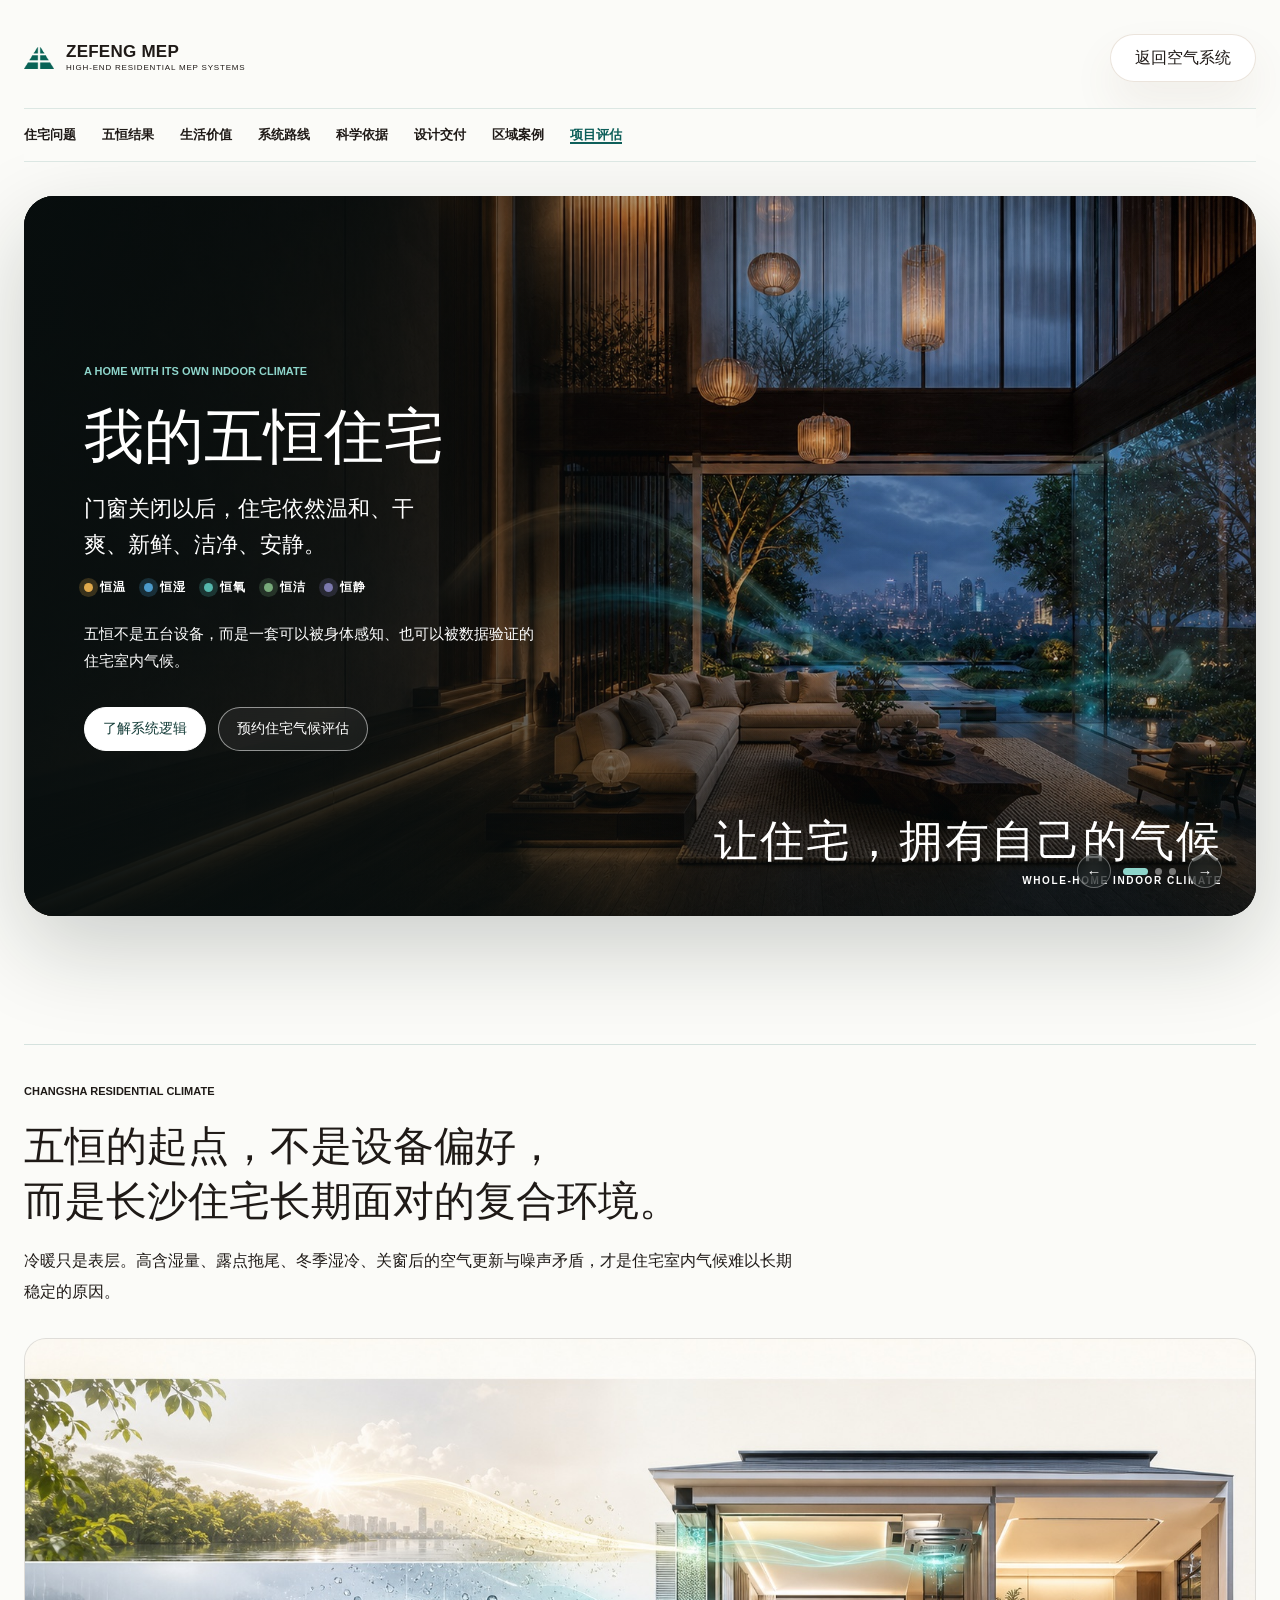
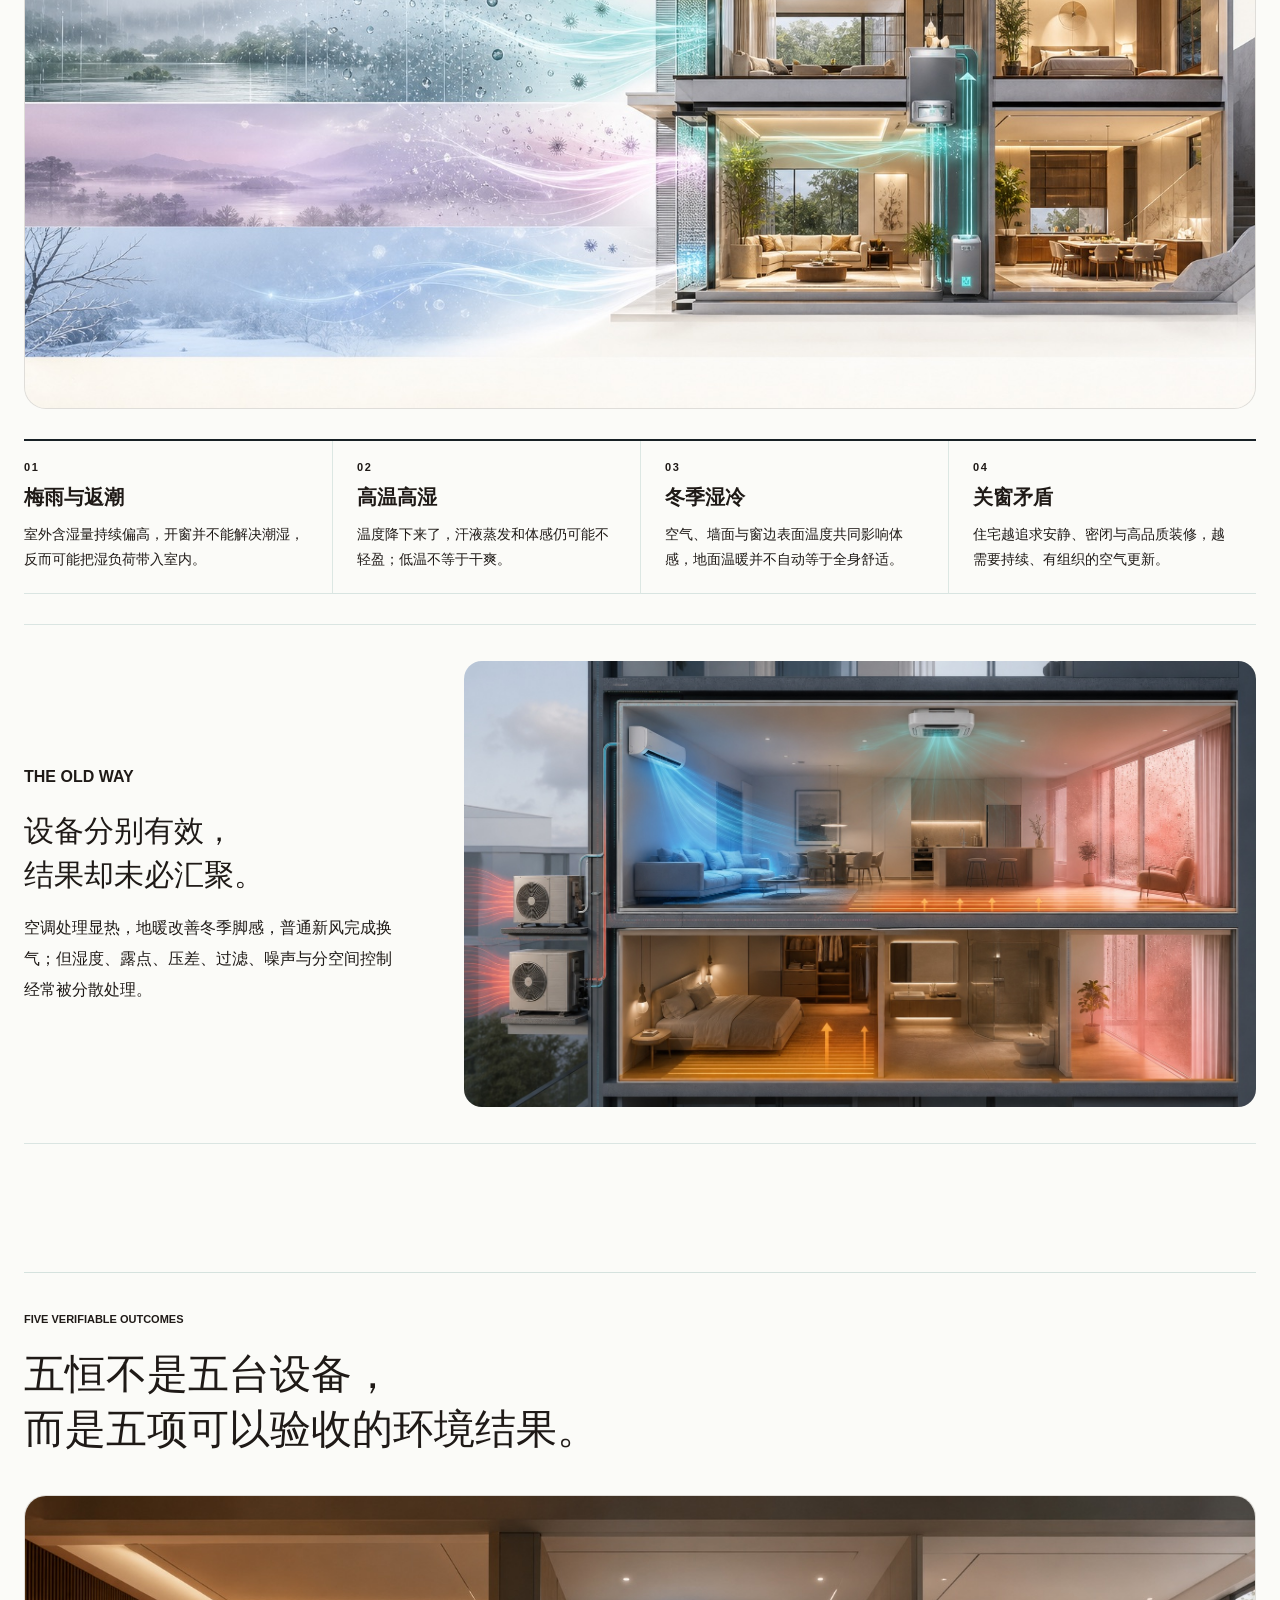
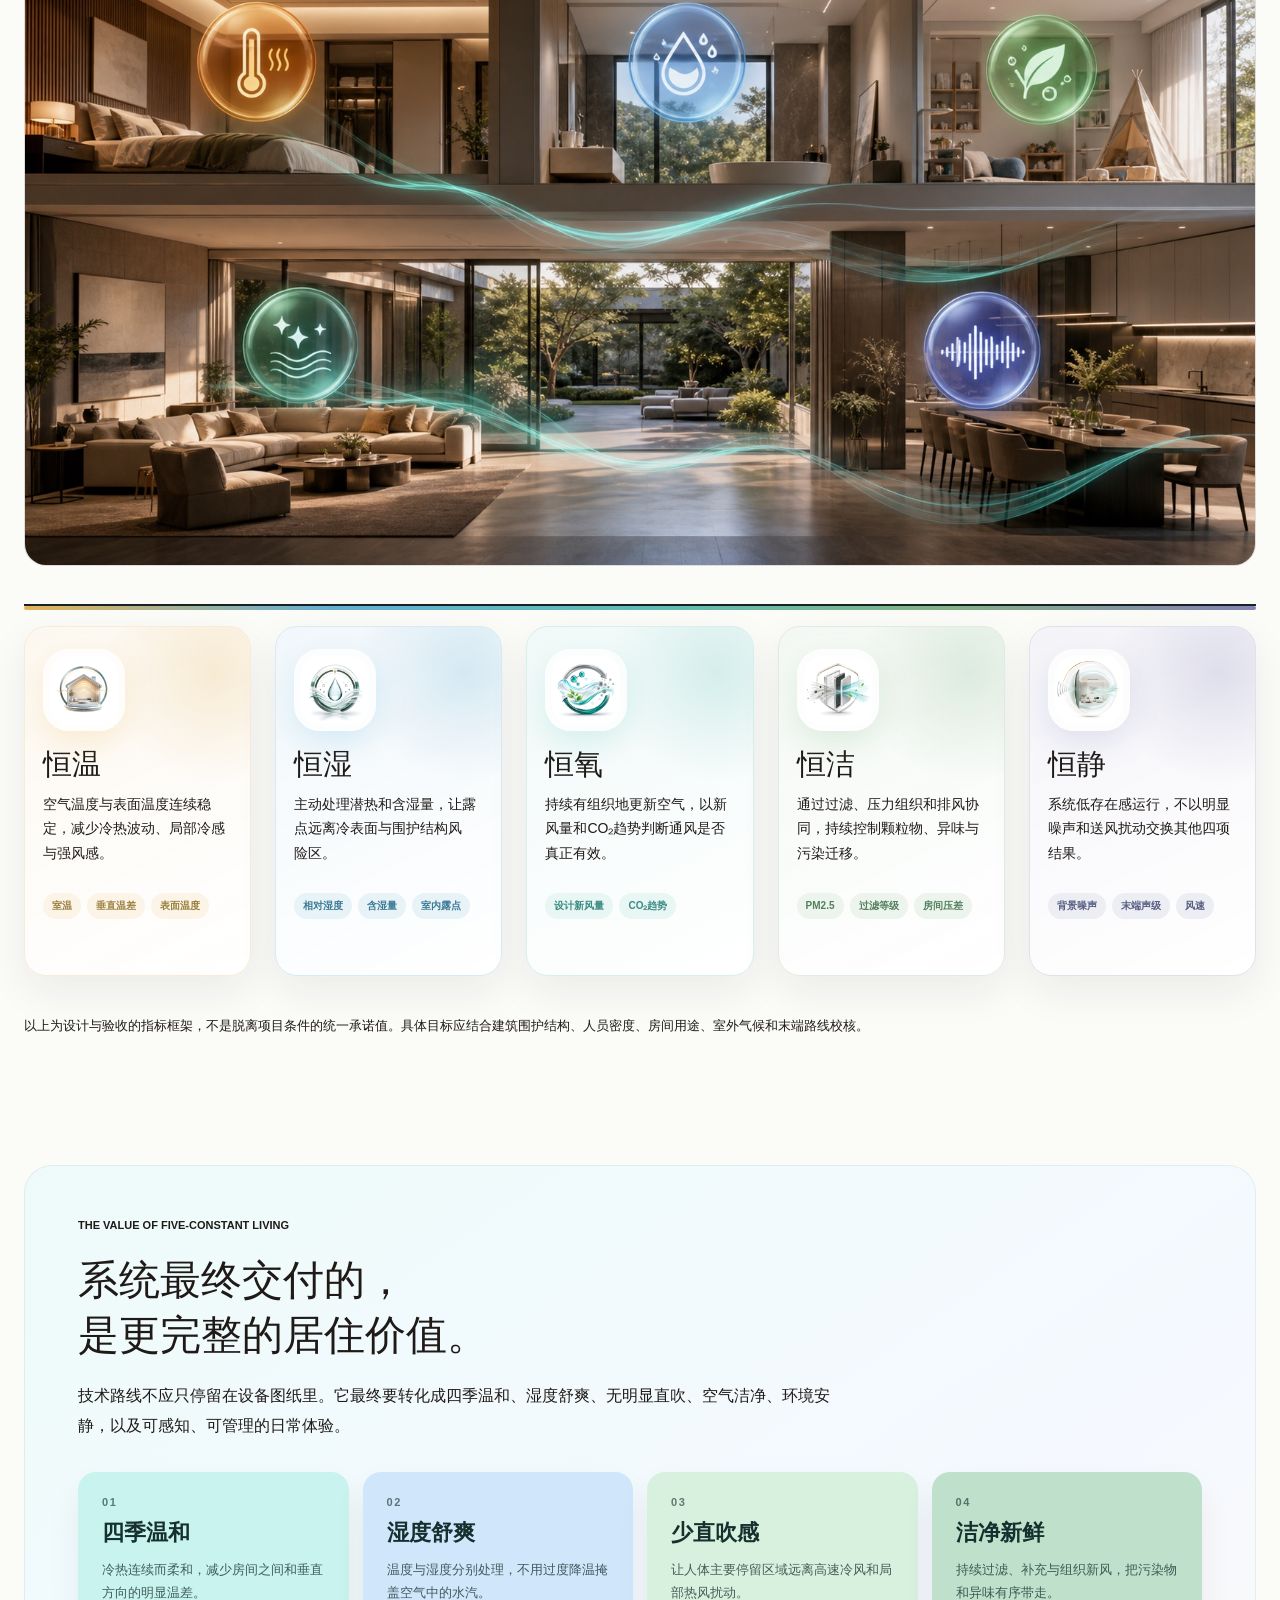
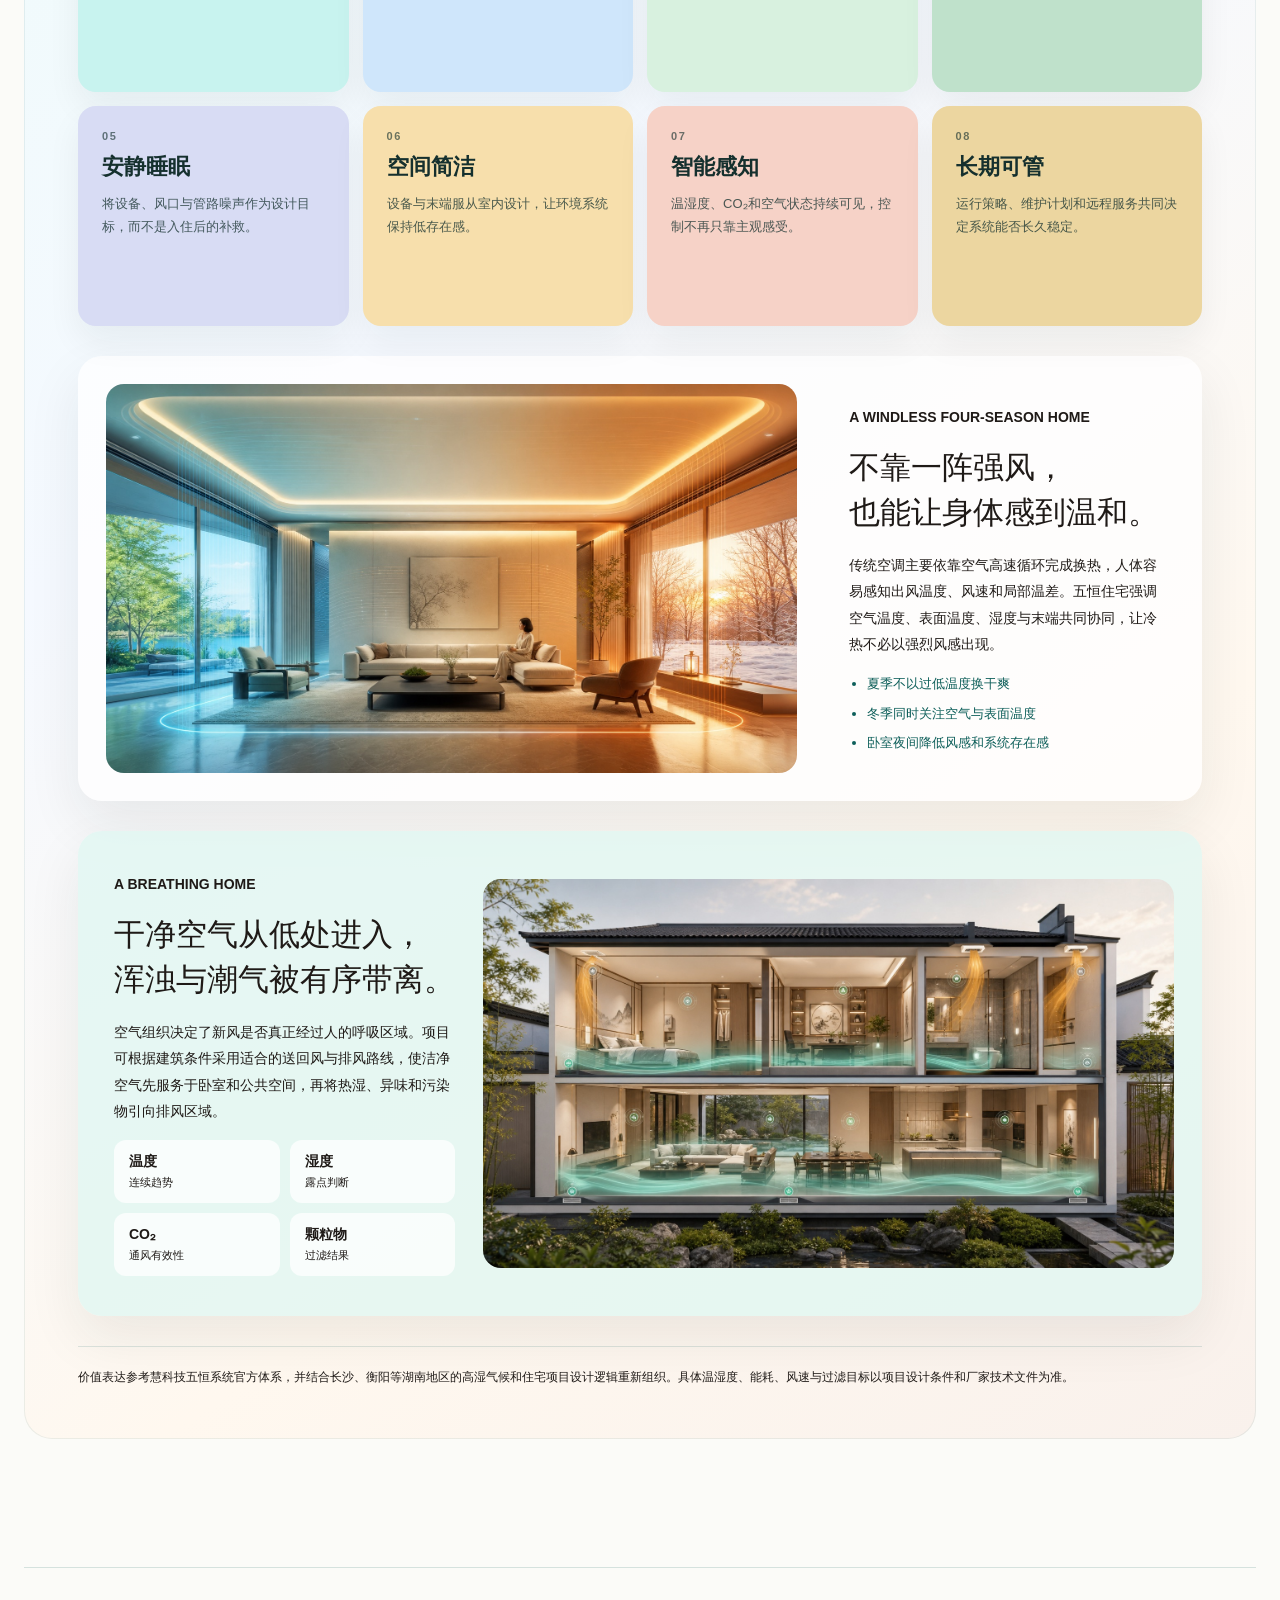
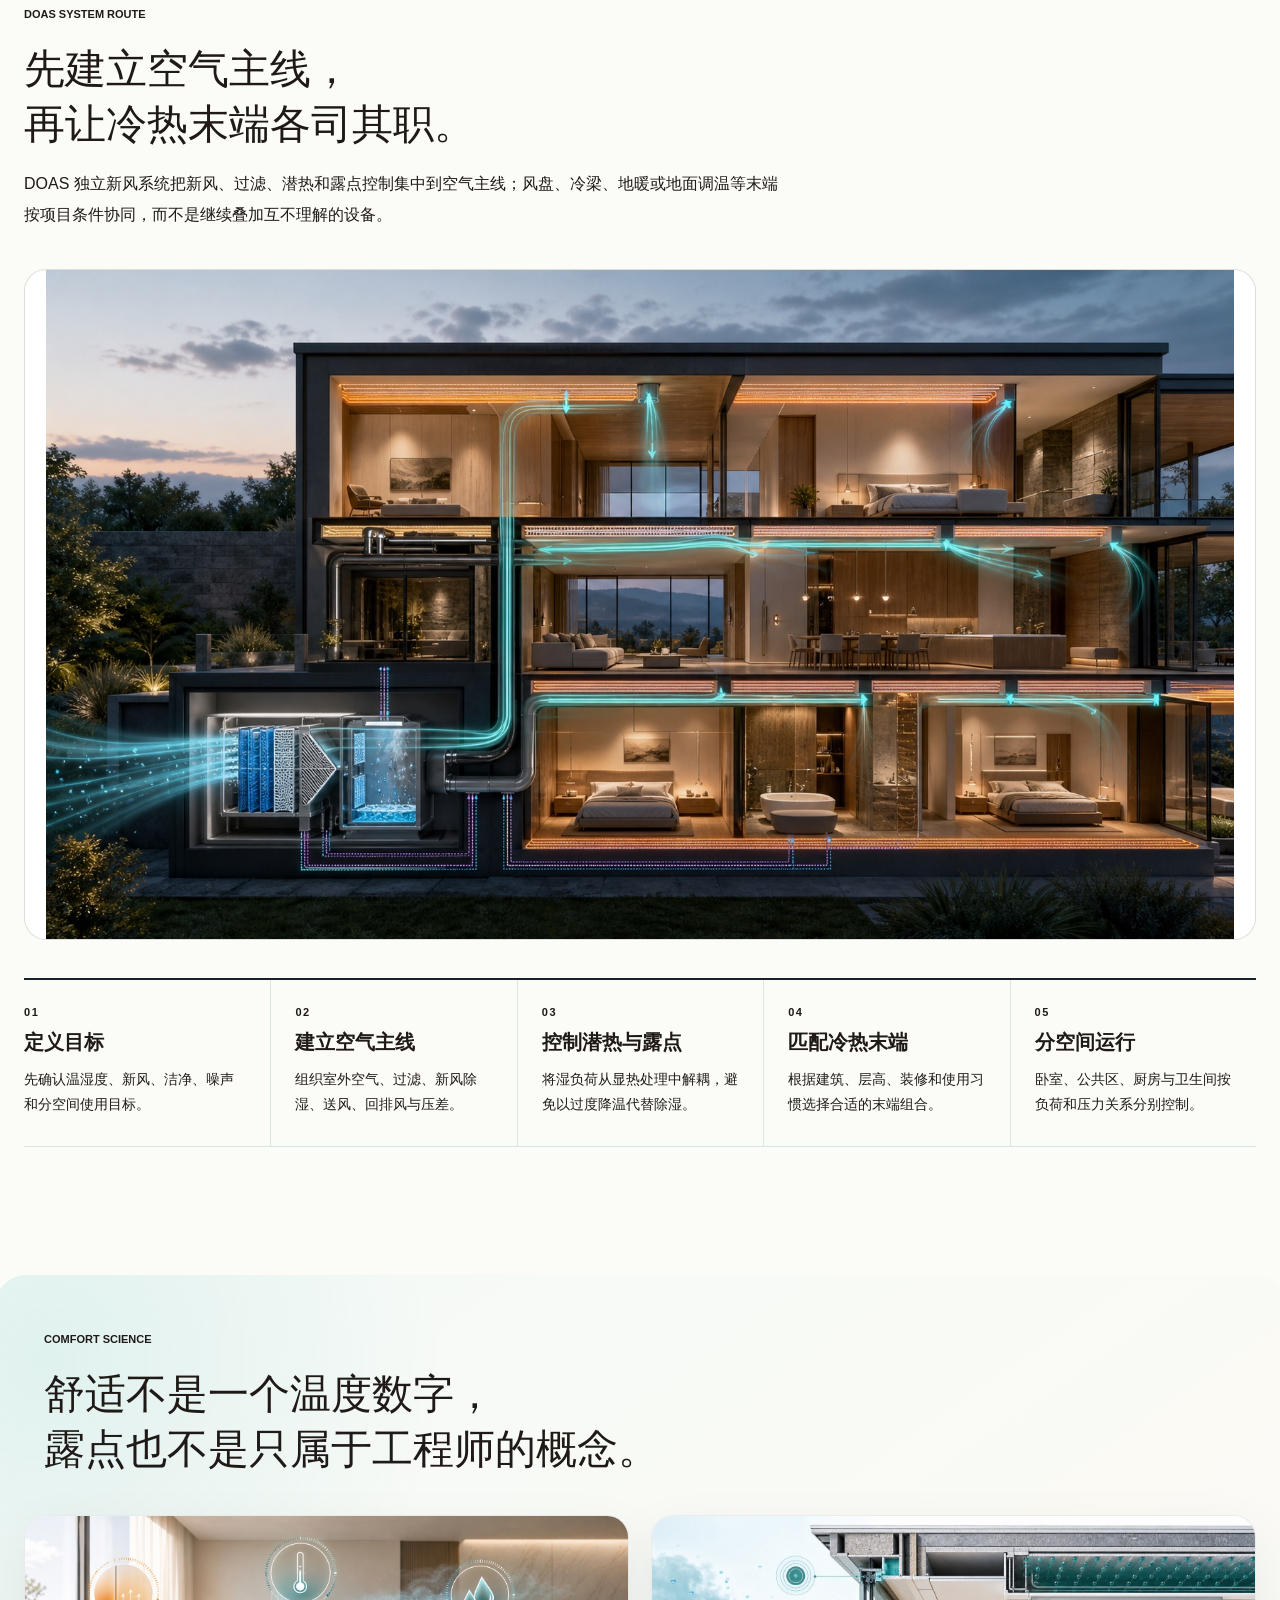
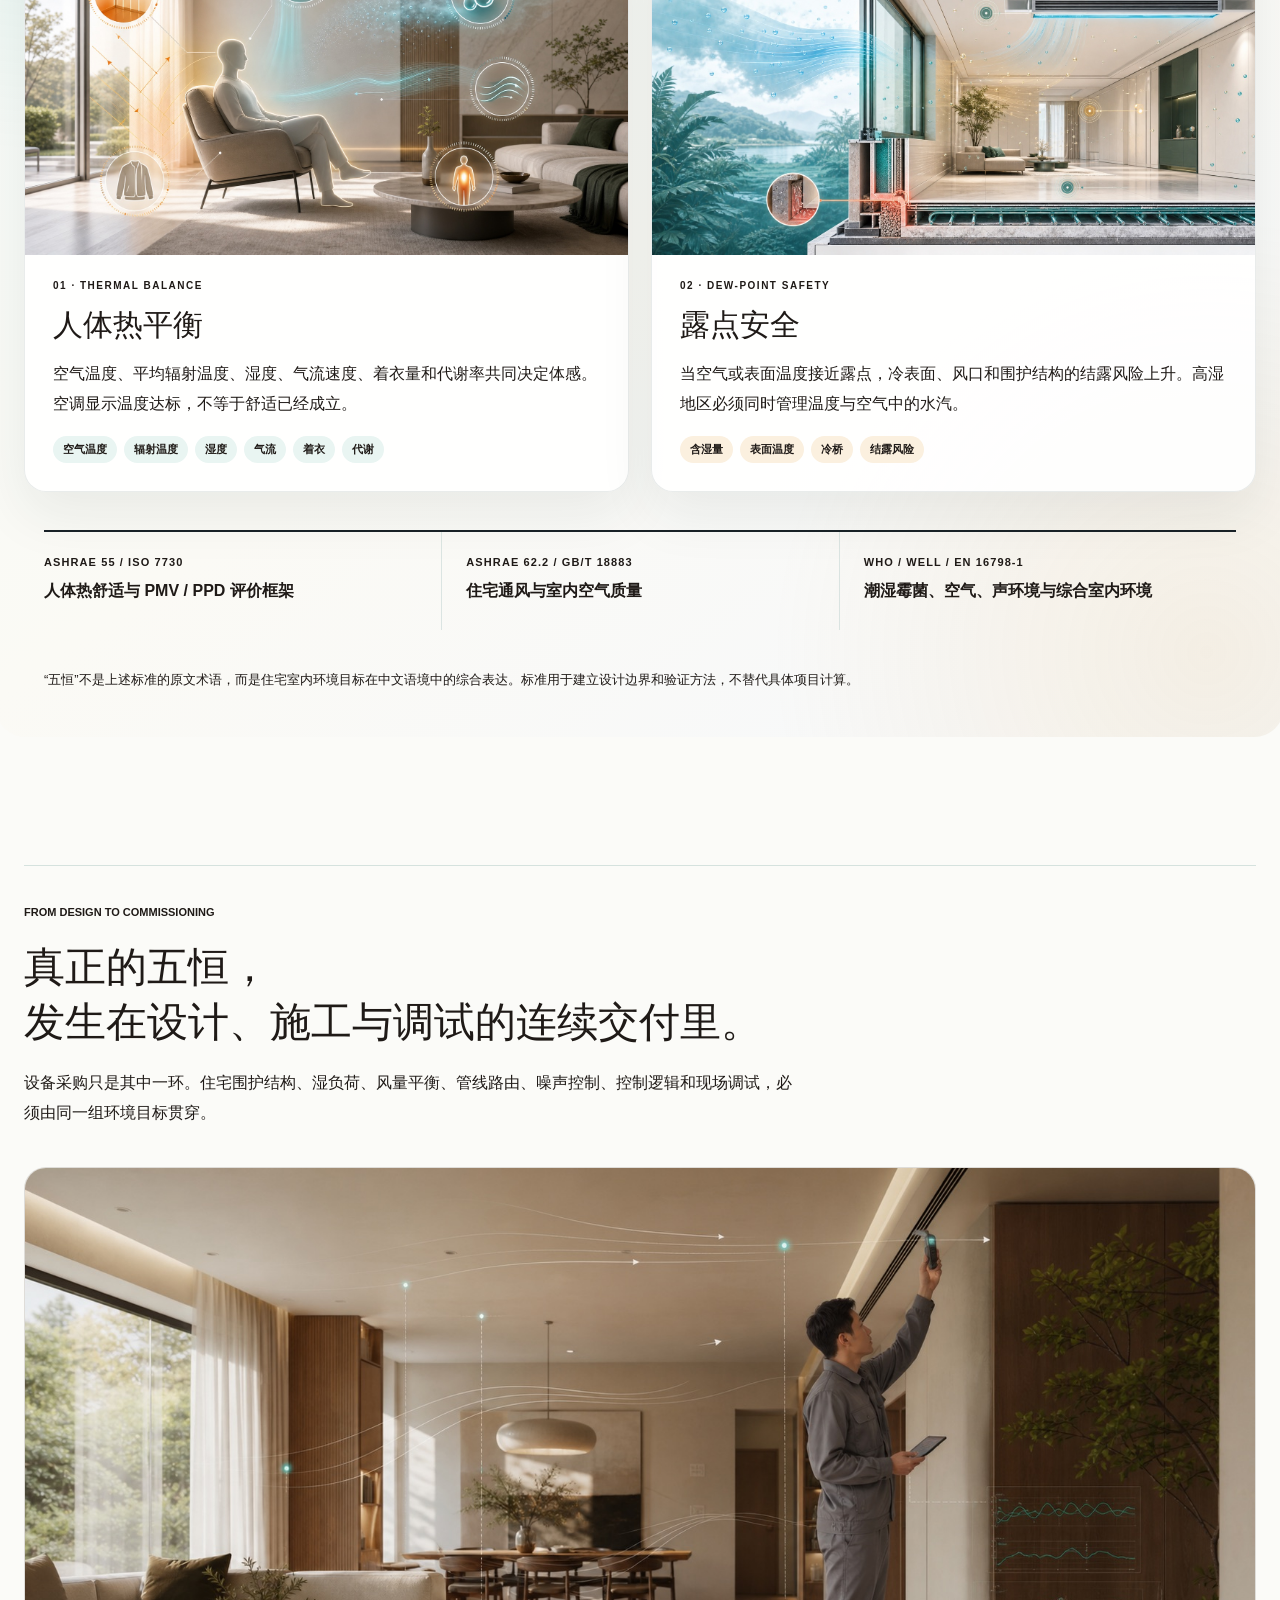
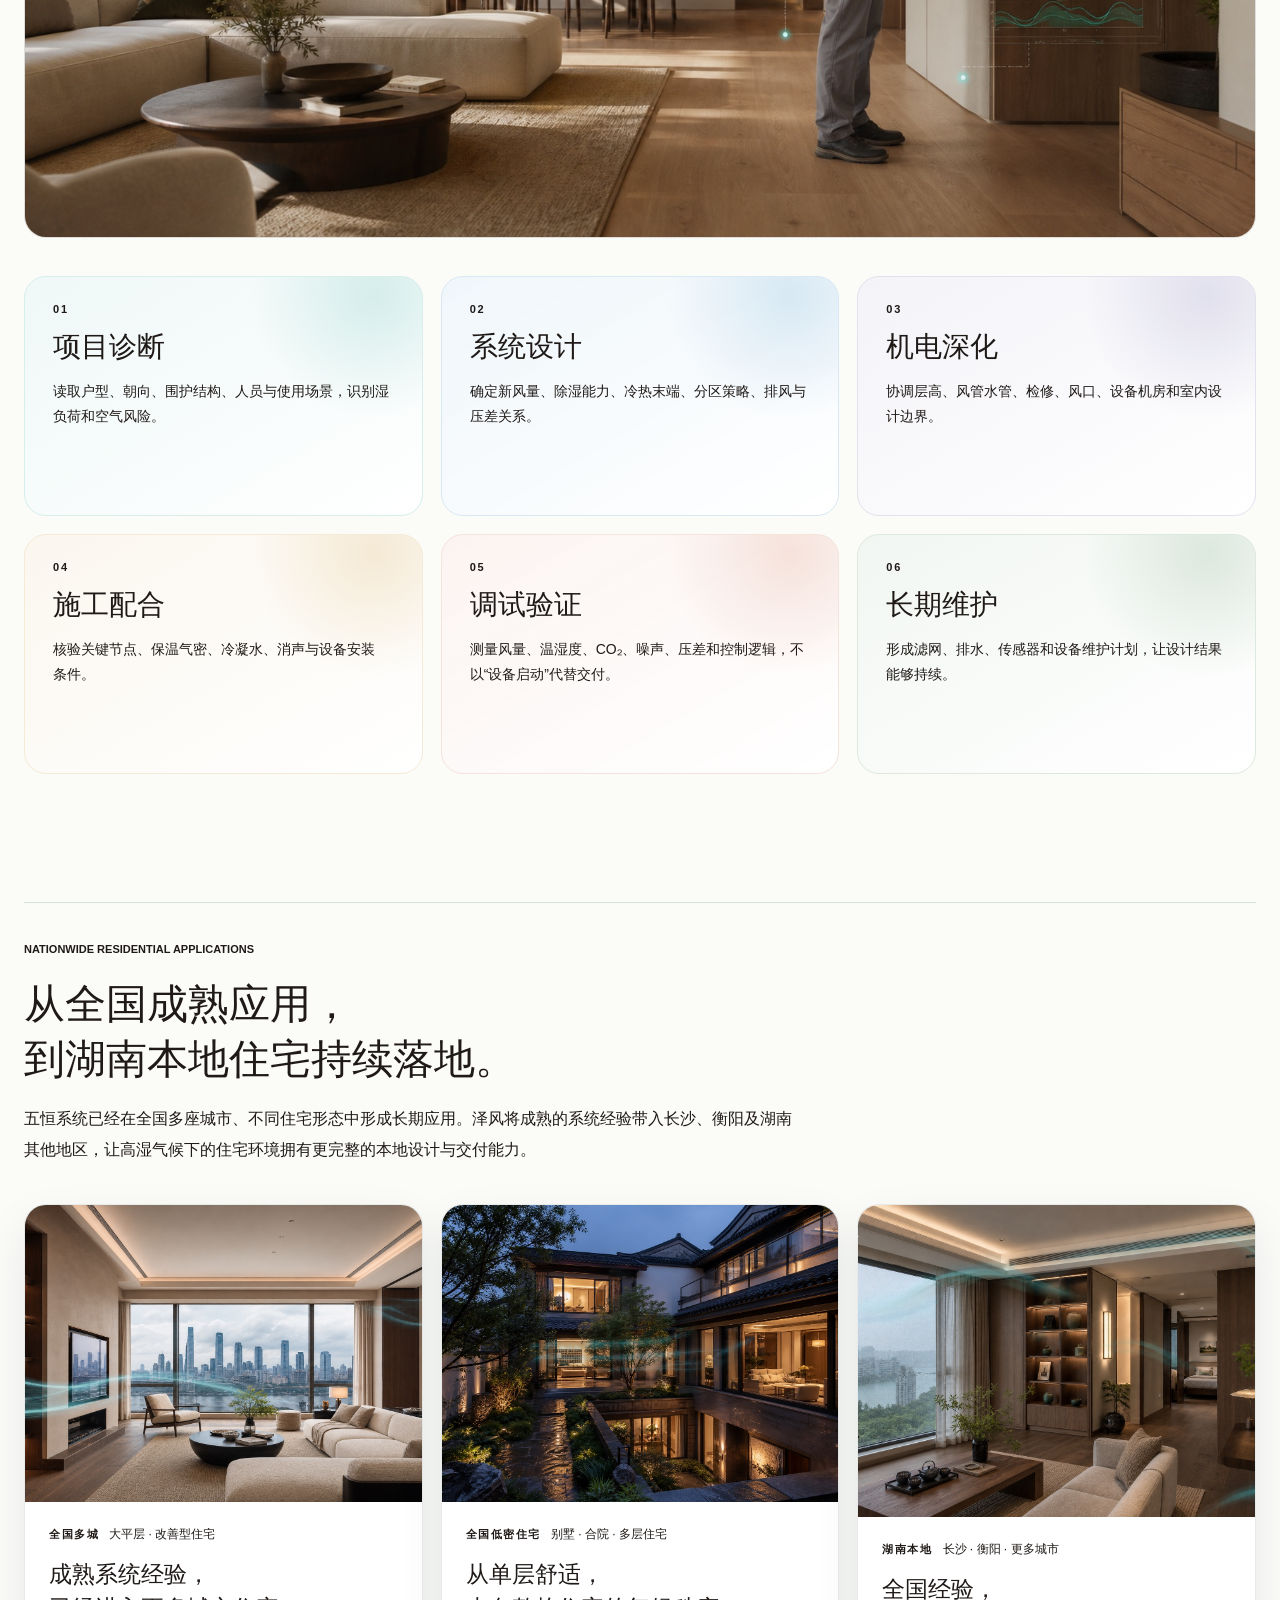
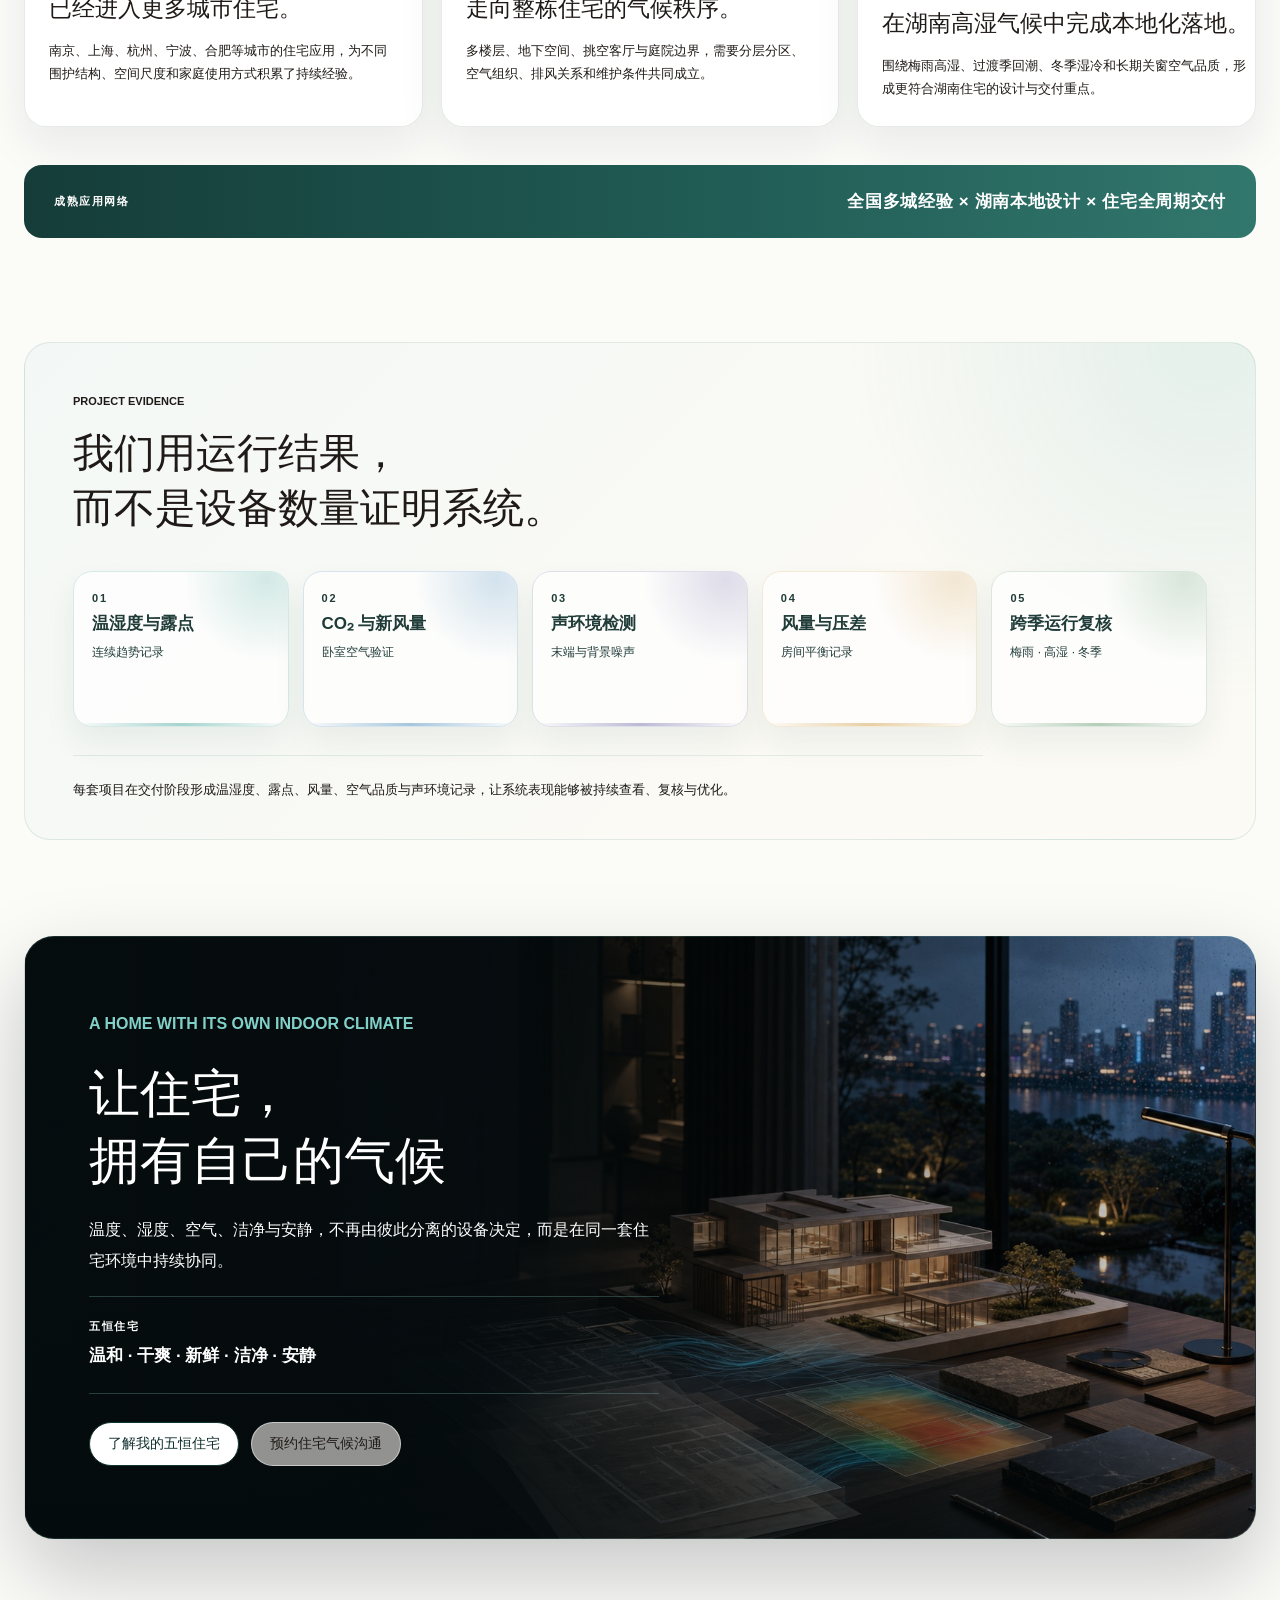
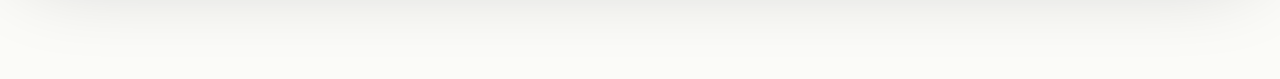
==== commit 04cd88ea: "perf: optimize five-constant desktop experience" ====
--- a/five-constant-system/index.html
+++ b/five-constant-system/index.html
@@ -6,9 +6,9 @@
     <meta name="description" content="泽风机电 DOAS 五恒住宅专栏：从长沙湿热气候、住宅环境目标、露点控制与空气主线出发，解释五恒系统如何被设计、验证与长期交付。" />
     <meta name="robots" content="index, follow" />
     <title>DOAS 五恒住宅专栏 | ZEFENG MEP</title>
-    <link rel="stylesheet" href="../styles.css" />
-    <link rel="stylesheet" href="../launch-polish.css" />
-    <link rel="stylesheet" href="./five-constant-polish.css" />
+    <link rel="stylesheet" href="../styles.css?v=20260718-2" />
+    <link rel="stylesheet" href="../launch-polish.css?v=20260718-2" />
+    <link rel="stylesheet" href="./five-constant-polish.css?v=20260718-2" />
   </head>
   <body class="five-atlas-page doas-book-page fc-page">
     <main class="fc-main">
@@ -44,7 +44,7 @@
               <p class="fc-hero-body">五恒不是五台设备，而是一套可以被身体感知、也可以被数据验证的住宅室内气候。</p>
               <div class="fc-actions"><a class="button primary" href="#fc-system">了解系统逻辑</a><a class="button ghost" href="#fc-consult">预约住宅气候评估</a></div>
             </div>
-            <figure class="fc-hero-visual"><img src="../images/five-constant-hero-premium-20260718.png" width="1672" height="941" alt="木地板、亚麻布艺与柔和室内气候构成的五恒住宅" /><figcaption><strong>让住宅，拥有自己的气候</strong><span>WHOLE-HOME INDOOR CLIMATE</span></figcaption></figure>
+            <figure class="fc-hero-visual"><img src="../images/five-constant-hero-premium-20260718.jpg" width="1672" height="941" alt="木地板、亚麻布艺与柔和室内气候构成的五恒住宅" fetchpriority="high" decoding="async" /><figcaption><strong>让住宅，拥有自己的气候</strong><span>WHOLE-HOME INDOOR CLIMATE</span></figcaption></figure>
           </article>
           <article class="fc-hero-slide" aria-hidden="true">
             <div class="fc-hero-copy">
@@ -55,7 +55,7 @@
               <p class="fc-hero-body">洁净空气缓缓经过人的停留区域，潮气、异味和浑浊空气被有序带离。</p>
               <div class="fc-actions"><a class="button primary" href="#fc-values">感受生活价值</a><a class="button ghost" href="#fc-consult">预约住宅气候评估</a></div>
             </div>
-            <figure class="fc-hero-visual"><img src="../images/five-constant-hero-breathing-20260718.png" width="1672" height="941" alt="亚麻窗帘、自然木地板与柔和洁净空气构成的会呼吸住宅" loading="eager" /><figcaption><strong>让每一次呼吸，都更接近自然</strong><span>FRESH · DRY · CLEAN</span></figcaption></figure>
+            <figure class="fc-hero-visual"><img src="../images/five-constant-hero-breathing-20260718.jpg" width="1672" height="941" alt="亚麻窗帘、自然木地板与柔和洁净空气构成的会呼吸住宅" loading="eager" decoding="async" /><figcaption><strong>让每一次呼吸，都更接近自然</strong><span>FRESH · DRY · CLEAN</span></figcaption></figure>
           </article>
           <article class="fc-hero-slide" aria-hidden="true">
             <div class="fc-hero-copy">
@@ -66,7 +66,7 @@
               <p class="fc-hero-body">木材、亚麻和柔和表面温度共同包裹身体，让夏季清凉、冬季温暖都保持低存在感。</p>
               <div class="fc-actions"><a class="button primary" href="#fc-science">了解舒适科学</a><a class="button ghost" href="#fc-consult">预约住宅气候评估</a></div>
             </div>
-            <figure class="fc-hero-visual"><img src="../images/five-constant-hero-four-season-20260718.png" width="1672" height="941" alt="木饰面、亚麻床品与柔和光线构成的四季温和卧室" loading="eager" /><figcaption><strong>四季稳定，睡眠自然更深</strong><span>GENTLE · STABLE · QUIET</span></figcaption></figure>
+            <figure class="fc-hero-visual"><img src="../images/five-constant-hero-four-season-20260718.jpg" width="1672" height="941" alt="木饰面、亚麻床品与柔和光线构成的四季温和卧室" loading="eager" decoding="async" /><figcaption><strong>四季稳定，睡眠自然更深</strong><span>GENTLE · STABLE · QUIET</span></figcaption></figure>
           </article>
         </div>
         <div class="fc-hero-controls" aria-label="轮播控制">
@@ -87,7 +87,7 @@
           <p>冷暖只是表层。高含湿量、露点拖尾、冬季湿冷、关窗后的空气更新与噪声矛盾，才是住宅室内气候难以长期稳定的原因。</p>
         </header>
         <figure class="fc-wide-image">
-          <img src="../images/doas-climate-hunan-premium-20260718.png" width="1672" height="941" alt="湖南四季湿热、梅雨高湿与冬季湿冷进入住宅后由系统协同处理的示意" loading="lazy" decoding="async" />
+          <img src="../images/doas-climate-hunan-premium-20260718.jpg" width="1672" height="941" alt="湖南四季湿热、梅雨高湿与冬季湿冷进入住宅后由系统协同处理的示意" loading="lazy" decoding="async" />
         </figure>
         <div class="fc-four">
           <article><span>01</span><strong>梅雨与返潮</strong><p>室外含湿量持续偏高，开窗并不能解决潮湿，反而可能把湿负荷带入室内。</p></article>
@@ -101,7 +101,7 @@
             <h3>设备分别有效，结果却未必汇聚。</h3>
             <p>空调处理显热，地暖改善冬季脚感，普通新风完成换气；但湿度、露点、压差、过滤、噪声与分空间控制经常被分散处理。</p>
           </div>
-          <figure><img src="../images/doas-traditional-boundary-premium-20260718.png" width="1672" height="941" alt="传统空调、地暖和普通新风分别运行但未形成完整室内气候的住宅示意" loading="lazy" decoding="async" /></figure>
+          <figure><img src="../images/doas-traditional-boundary-premium-20260718.jpg" width="1672" height="941" alt="传统空调、地暖和普通新风分别运行但未形成完整室内气候的住宅示意" loading="lazy" decoding="async" /></figure>
         </div>
       </section>
 
@@ -110,7 +110,7 @@
           <p class="fc-kicker">FIVE VERIFIABLE OUTCOMES</p>
           <h2>五恒不是五台设备，<br />而是五项可以验收的环境结果。</h2>
         </header>
-        <figure class="fc-wide-image"><img src="../images/doas-five-outcomes-premium-20260718.png" width="1672" height="941" alt="恒温、恒湿、恒氧、恒洁与恒静在同一住宅中协同形成五恒环境结果" loading="lazy" decoding="async" /></figure>
+        <figure class="fc-wide-image"><img src="../images/doas-five-outcomes-premium-20260718.jpg" width="1672" height="941" alt="恒温、恒湿、恒氧、恒洁与恒静在同一住宅中协同形成五恒环境结果" loading="lazy" decoding="async" /></figure>
         <div class="fc-outcomes">
           <article class="outcome-warm"><img src="../images/doas-constant-icon-temperature-web.png" alt="" /><div><strong>恒温</strong><p>空气温度与表面温度连续稳定，减少冷热波动、局部冷感与强风感。</p><small><b>室温</b><b>垂直温差</b><b>表面温度</b></small></div></article>
           <article class="outcome-humid"><img src="../images/doas-constant-icon-humidity-web.png" alt="" /><div><strong>恒湿</strong><p>主动处理潜热和含湿量，让露点远离冷表面与围护结构风险区。</p><small><b>相对湿度</b><b>含湿量</b><b>室内露点</b></small></div></article>
@@ -139,7 +139,7 @@
         </div>
 
         <article class="fc-value-feature fc-value-feature-season">
-          <figure><img src="../images/doas-value-four-season-windless-20260718.png" width="1672" height="941" alt="夏季清凉与冬季温暖共同形成无明显直吹的稳定居住环境示意" loading="lazy" decoding="async" /></figure>
+          <figure><img src="../images/doas-value-four-season-windless-20260718.jpg" width="1672" height="941" alt="夏季清凉与冬季温暖共同形成无明显直吹的稳定居住环境示意" loading="lazy" decoding="async" /></figure>
           <div>
             <p class="fc-kicker">A WINDLESS FOUR-SEASON HOME</p>
             <h3>不靠一阵强风，<br />也能让身体感到温和。</h3>
@@ -160,7 +160,7 @@
               <span><strong>颗粒物</strong><small>过滤结果</small></span>
             </div>
           </div>
-          <figure><img src="../images/doas-value-breathing-home-20260718.png" width="1672" height="941" alt="低位洁净送风、上部有序排风和环境数据感知的会呼吸住宅示意" loading="lazy" decoding="async" /></figure>
+          <figure><img src="../images/doas-value-breathing-home-20260718.jpg" width="1672" height="941" alt="低位洁净送风、上部有序排风和环境数据感知的会呼吸住宅示意" loading="lazy" decoding="async" /></figure>
         </article>
         <p class="fc-value-source">价值表达参考慧科技五恒系统官方体系，并结合长沙、衡阳等湖南地区的高湿气候和住宅项目设计逻辑重新组织。具体温湿度、能耗、风速与过滤目标以项目设计条件和厂家技术文件为准。</p>
       </section>
@@ -171,7 +171,7 @@
           <h2>先建立空气主线，<br />再让冷热末端各司其职。</h2>
           <p>DOAS 独立新风系统把新风、过滤、潜热和露点控制集中到空气主线；风盘、冷梁、地暖或地面调温等末端按项目条件协同，而不是继续叠加互不理解的设备。</p>
         </header>
-        <figure class="fc-wide-image fc-diagram"><img src="../images/doas-system-route-premium-20260718.png" width="1672" height="941" alt="DOAS新风除湿、过滤、露点控制与住宅冷热末端协同运行的系统路线" loading="lazy" decoding="async" /></figure>
+        <figure class="fc-wide-image fc-diagram"><img src="../images/doas-system-route-premium-20260718.jpg" width="1672" height="941" alt="DOAS新风除湿、过滤、露点控制与住宅冷热末端协同运行的系统路线" loading="lazy" decoding="async" /></figure>
         <ol class="fc-flow">
           <li><span>01</span><strong>定义目标</strong><p>先确认温湿度、新风、洁净、噪声和分空间使用目标。</p></li>
           <li><span>02</span><strong>建立空气主线</strong><p>组织室外空气、过滤、新风除湿、送风、回排风与压差。</p></li>
@@ -188,7 +188,7 @@
         </header>
         <div class="fc-science-grid">
           <article class="science-thermal">
-            <figure><img src="../images/doas-science-thermal-comfort-20260718.png" width="1536" height="864" alt="住宅中空气温度、表面辐射、湿度、气流、着衣和代谢共同影响人体热舒适" loading="lazy" decoding="async" /></figure>
+            <figure><img src="../images/doas-science-thermal-comfort-20260718.jpg" width="1672" height="941" alt="住宅中空气温度、表面辐射、湿度、气流、着衣和代谢共同影响人体热舒适" loading="lazy" decoding="async" /></figure>
             <div class="fc-science-copy">
               <span class="fc-science-index">01 · THERMAL BALANCE</span>
               <h3>人体热平衡</h3>
@@ -197,7 +197,7 @@
             </div>
           </article>
           <article class="science-dewpoint">
-            <figure><img src="../images/doas-science-dewpoint-safety-20260718.png" width="1536" height="864" alt="湖南高湿气候下住宅窗墙、风口与冷表面的露点和结露风险示意" loading="lazy" decoding="async" /></figure>
+            <figure><img src="../images/doas-science-dewpoint-safety-20260718.jpg" width="1672" height="941" alt="湖南高湿气候下住宅窗墙、风口与冷表面的露点和结露风险示意" loading="lazy" decoding="async" /></figure>
             <div class="fc-science-copy">
               <span class="fc-science-index">02 · DEW-POINT SAFETY</span>
               <h3>露点安全</h3>
@@ -220,7 +220,7 @@
           <h2>真正的五恒，<br />发生在设计、施工与调试的连续交付里。</h2>
           <p>设备采购只是其中一环。住宅围护结构、湿负荷、风量平衡、管线路由、噪声控制、控制逻辑和现场调试，必须由同一组环境目标贯穿。</p>
         </header>
-        <figure class="fc-wide-image"><img src="../images/doas-project-delivery-commissioning-20260718.png" alt="工程师在高端住宅内进行空气系统检测与交付调试" loading="lazy" decoding="async" /></figure>
+        <figure class="fc-wide-image"><img src="../images/doas-project-delivery-commissioning-20260718.jpg" width="1672" height="941" alt="工程师在高端住宅内进行空气系统检测与交付调试" loading="lazy" decoding="async" /></figure>
         <div class="fc-delivery">
           <article><span>01</span><strong>项目诊断</strong><p>读取户型、朝向、围护结构、人员与使用场景，识别湿负荷和空气风险。</p></article>
           <article><span>02</span><strong>系统设计</strong><p>确定新风量、除湿能力、冷热末端、分区策略、排风与压差关系。</p></article>
@@ -239,7 +239,7 @@
         </header>
         <div class="fc-case-grid">
           <article>
-            <figure><img src="../images/case-national-urban-residences-20260718.png" width="1672" height="941" alt="全国多城市高层大平层五恒住宅应用场景" loading="lazy" decoding="async" /></figure>
+            <figure><img src="../images/case-national-urban-residences-20260718.jpg" width="1672" height="941" alt="全国多城市高层大平层五恒住宅应用场景" loading="lazy" decoding="async" /></figure>
             <div class="fc-case-copy">
               <div class="fc-case-meta"><span>全国多城</span><em>大平层 · 改善型住宅</em></div>
               <h3>成熟系统经验，已经进入更多城市住宅。</h3>
@@ -247,7 +247,7 @@
             </div>
           </article>
           <article>
-            <figure><img src="../images/case-national-low-density-20260718.png" width="1672" height="941" alt="全国别墅、合院和多层低密住宅五恒应用场景" loading="lazy" decoding="async" /></figure>
+            <figure><img src="../images/case-national-low-density-20260718.jpg" width="1672" height="941" alt="全国别墅、合院和多层低密住宅五恒应用场景" loading="lazy" decoding="async" /></figure>
             <div class="fc-case-copy">
               <div class="fc-case-meta"><span>全国低密住宅</span><em>别墅 · 合院 · 多层住宅</em></div>
               <h3>从单层舒适，走向整栋住宅的气候秩序。</h3>
@@ -255,7 +255,7 @@
             </div>
           </article>
           <article>
-            <figure><img src="../images/case-hunan-residences-20260718.png" width="1672" height="941" alt="长沙、衡阳及湖南地区高湿气候住宅五恒应用场景" loading="lazy" decoding="async" /></figure>
+            <figure><img src="../images/case-hunan-residences-20260718.jpg" width="1672" height="941" alt="长沙、衡阳及湖南地区高湿气候住宅五恒应用场景" loading="lazy" decoding="async" /></figure>
             <div class="fc-case-copy">
               <div class="fc-case-meta"><span>湖南本地</span><em>长沙 · 衡阳 · 更多城市</em></div>
               <h3>全国经验，在湖南高湿气候中完成本地化落地。</h3>
--- a/five-constant-system/five-constant-polish.css
+++ b/five-constant-system/five-constant-polish.css
@@ -1,4 +1,9 @@
 /* Page-local compatibility rules loaded after the legacy site overrides. */
+html body.fc-page .fc-main {
+  width: min(1920px, calc(100% - 48px));
+  max-width: none;
+}
+
 html body.fc-page .fc-consult .button.primary,
 html body.fc-page .fc-consult .button.primary:link,
 html body.fc-page .fc-consult .button.primary:visited {
@@ -53,10 +58,11 @@
 
 /* Immersive editorial opening: architecture is the canvas, not a side illustration. */
 html body.fc-page .fc-hero {
+  --fc-hero-height: clamp(720px, calc(100svh - 210px), 920px);
   position: relative;
   display: grid;
   grid-template-columns: 1fr;
-  min-height: 720px;
+  min-height: var(--fc-hero-height);
   margin-top: 34px;
   overflow: hidden;
   border-radius: 30px;
@@ -66,7 +72,7 @@
 
 html body.fc-page .fc-hero-track {
   position: relative;
-  min-height: 720px;
+  min-height: var(--fc-hero-height);
 }
 
 html body.fc-page .fc-hero-slide {
@@ -74,7 +80,7 @@
   inset: 0;
   display: grid;
   grid-template-columns: 1fr;
-  min-height: 720px;
+  min-height: var(--fc-hero-height);
   opacity: 0;
   visibility: hidden;
   transform: scale(1.015);
@@ -91,7 +97,7 @@
 
 html body.fc-page .fc-hero-visual {
   grid-area: 1 / 1;
-  min-height: 720px;
+  min-height: var(--fc-hero-height);
   border-radius: 0;
   box-shadow: none;
 }
@@ -113,7 +119,7 @@
 }
 
 html body.fc-page .fc-hero-visual img {
-  min-height: 720px;
+  min-height: var(--fc-hero-height);
   object-position: center;
 }
 
@@ -519,7 +525,7 @@
   border-radius: 30px;
   background:
     linear-gradient(90deg, rgba(5,12,14,.95) 0%, rgba(5,12,14,.88) 37%, rgba(5,12,14,.42) 59%, rgba(5,12,14,.1) 100%),
-    url("../images/residential-climate-assessment-premium-20260718.png") center / cover no-repeat;
+    url("../images/residential-climate-assessment-premium-20260718.jpg") center / cover no-repeat;
   box-shadow: 0 34px 84px rgba(7, 19, 21, .22);
   color: #fff;
 }
@@ -1005,7 +1011,7 @@
     padding: 42px 24px;
     background:
       linear-gradient(180deg, rgba(5,12,14,.38), rgba(5,12,14,.94) 62%),
-      url("../images/residential-climate-assessment-premium-20260718.png") 68% center / cover no-repeat;
+      url("../images/residential-climate-assessment-premium-20260718.jpg") 68% center / cover no-repeat;
   }
   html body.fc-page .fc-consult > * {
     width: 100%;
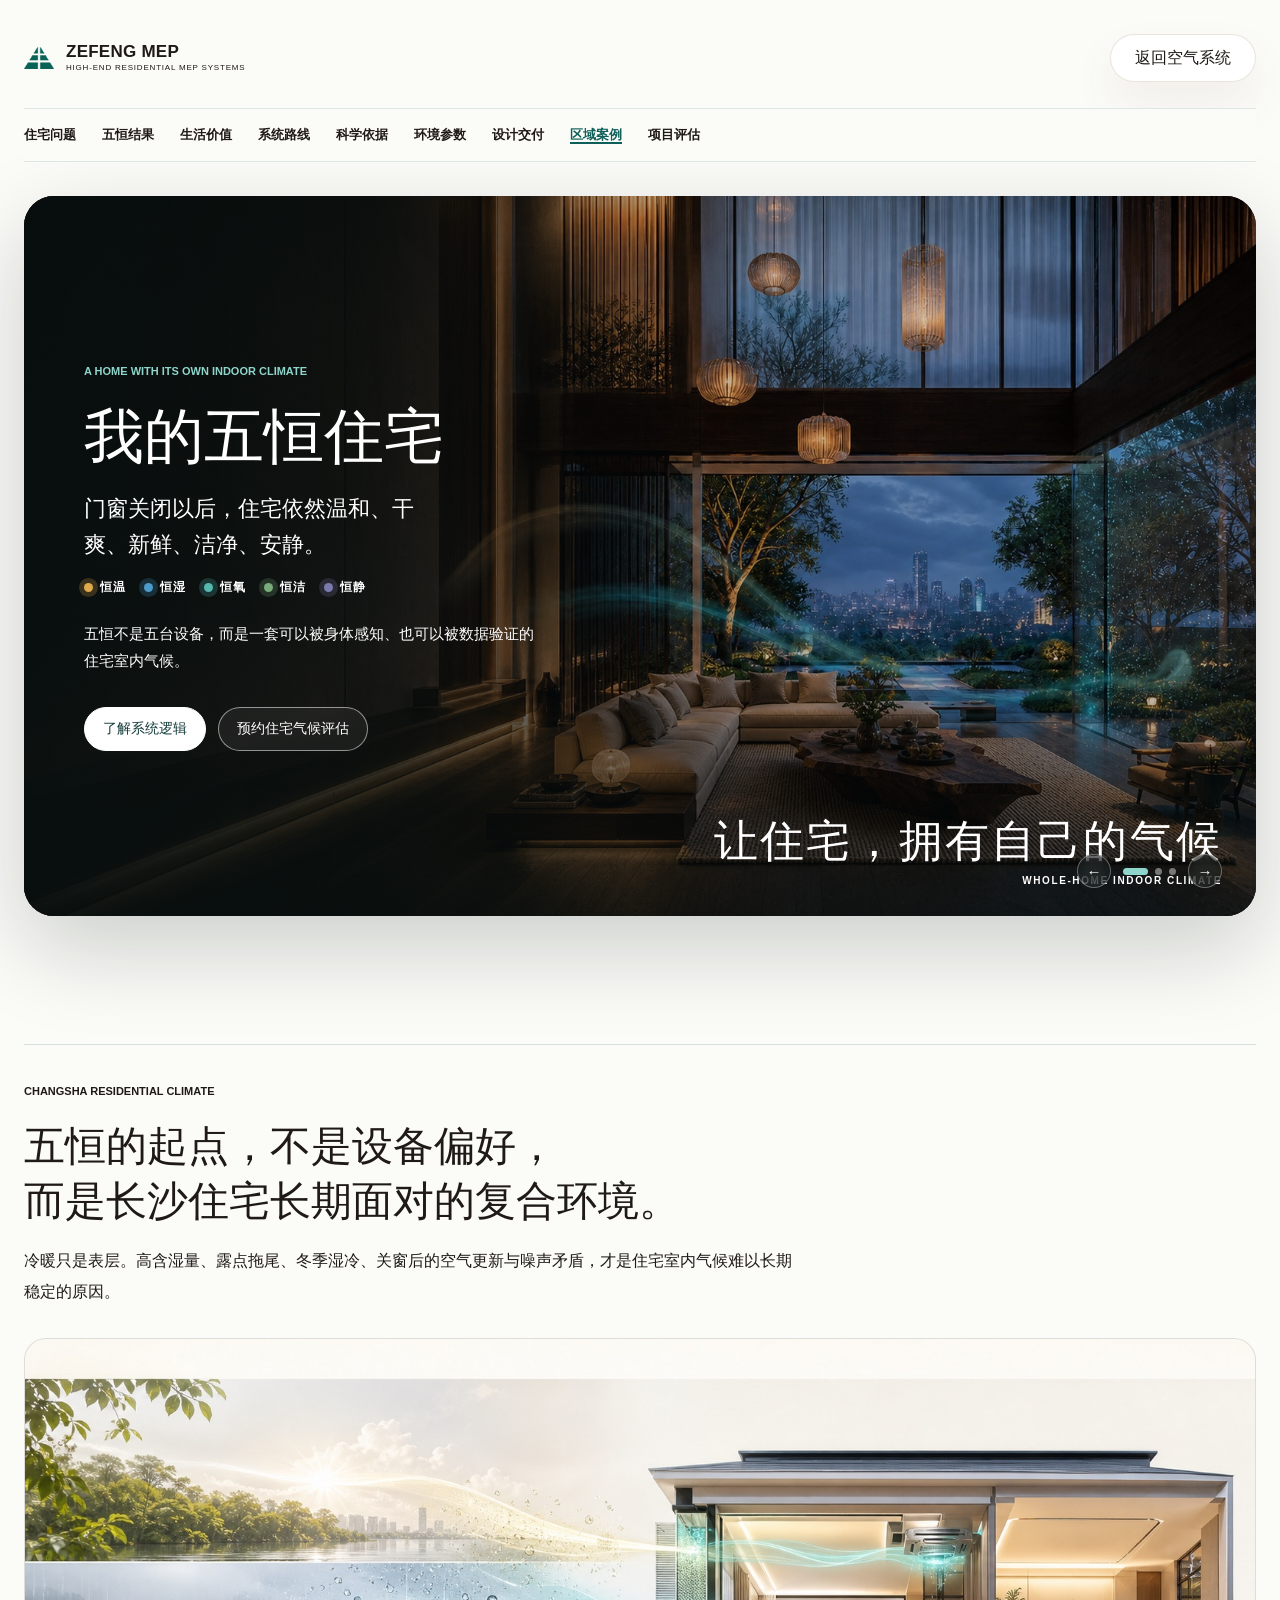
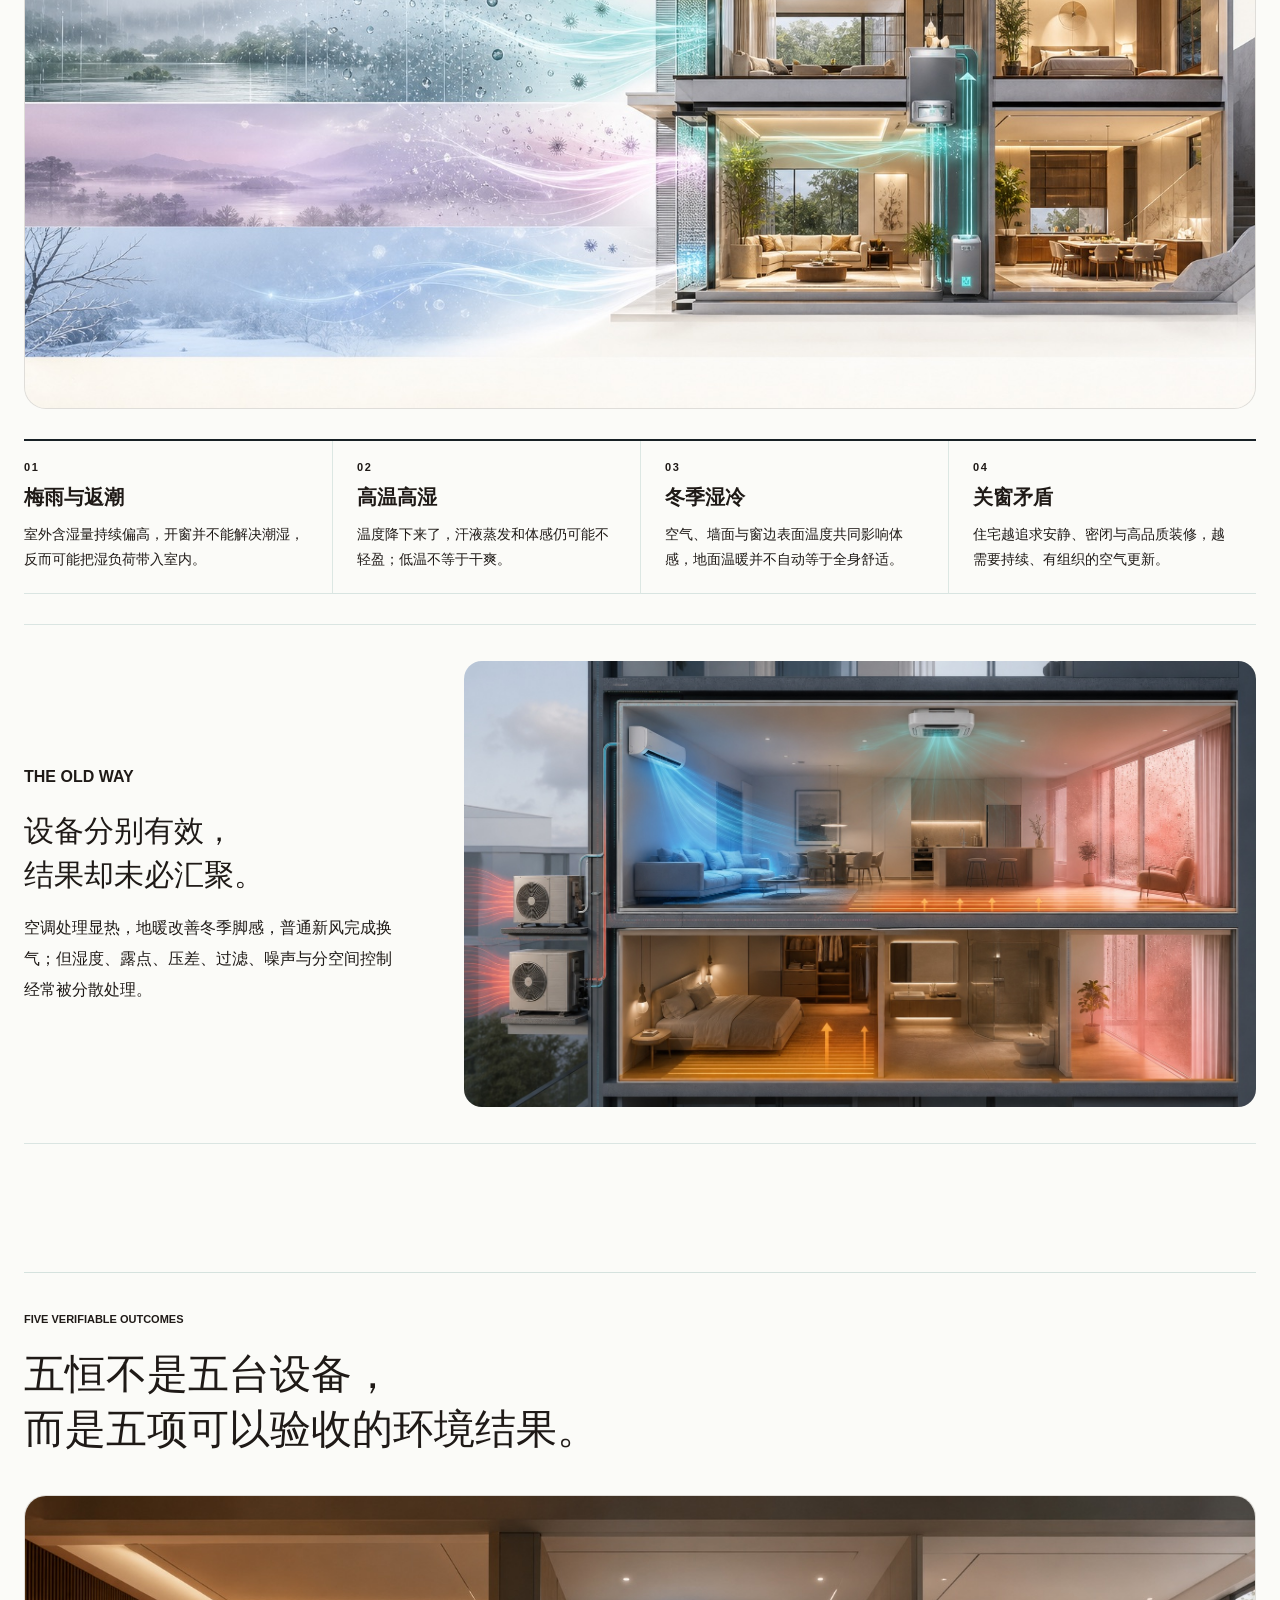
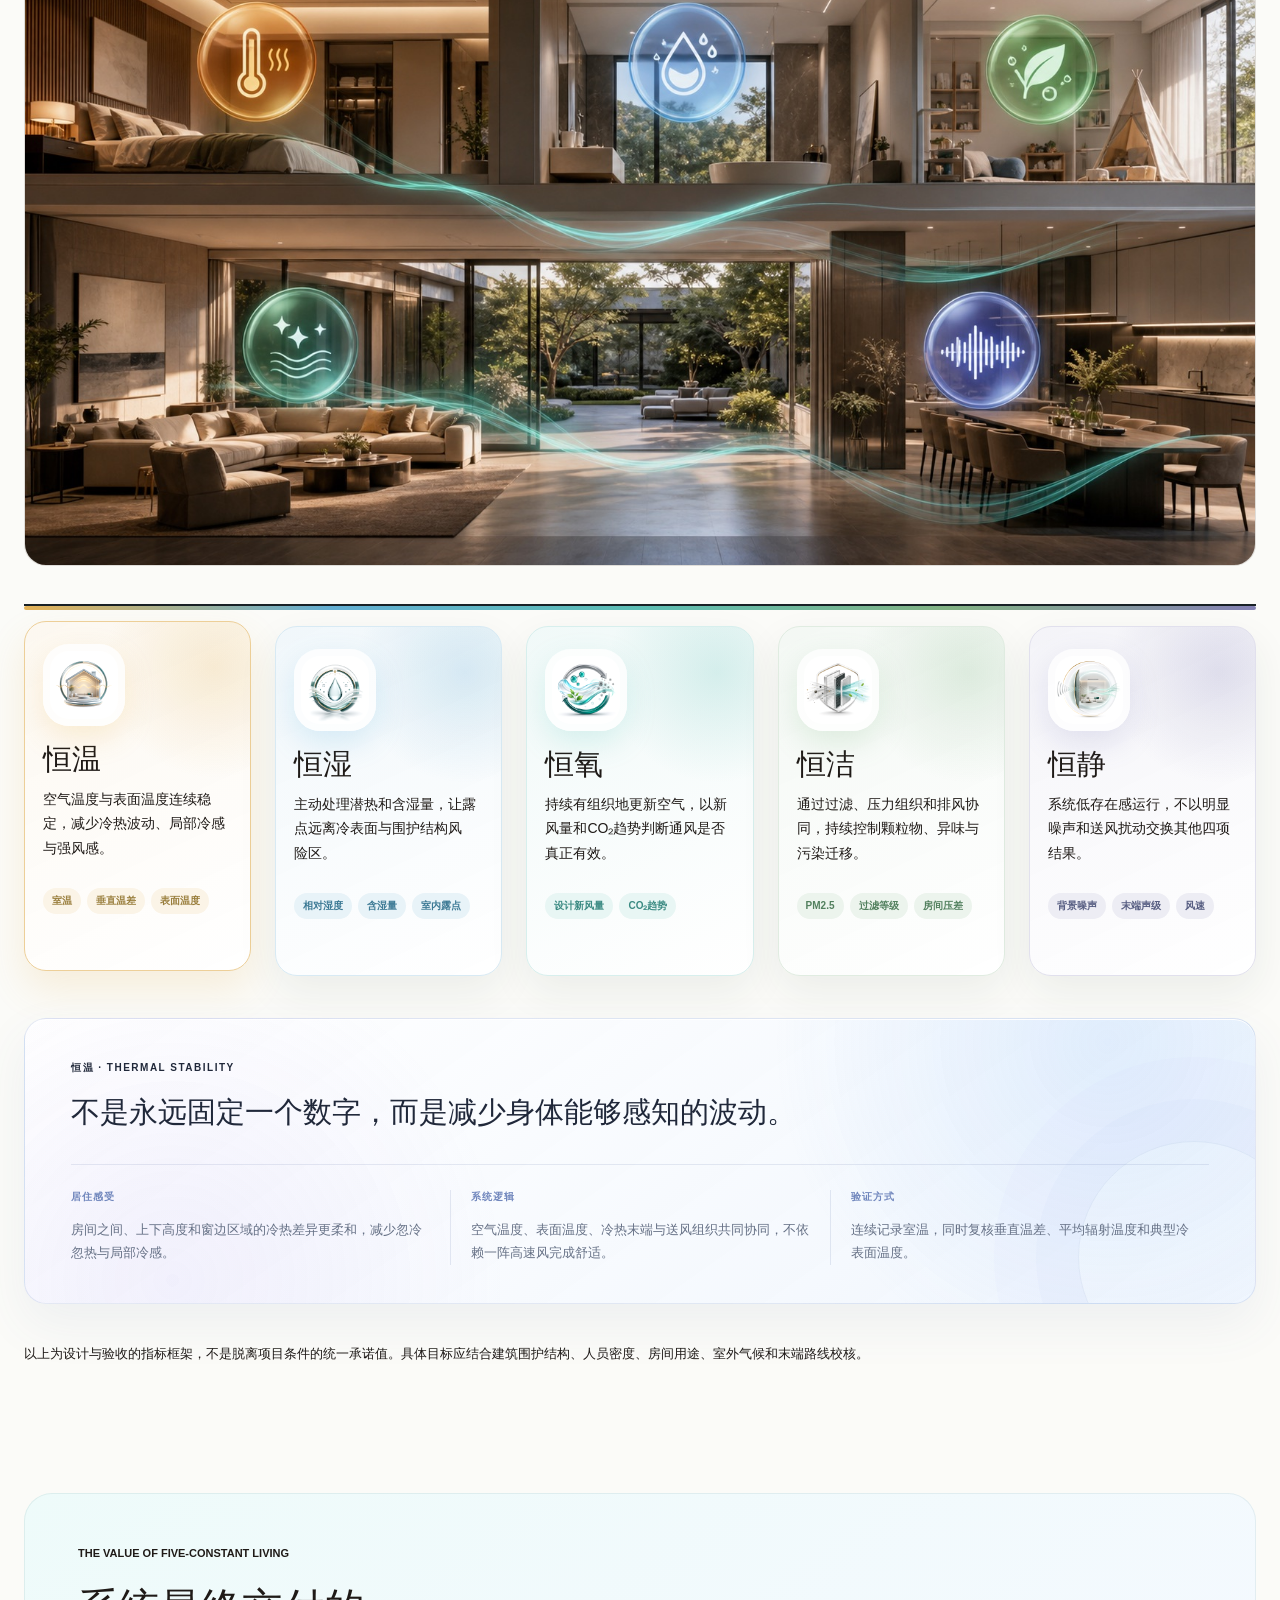
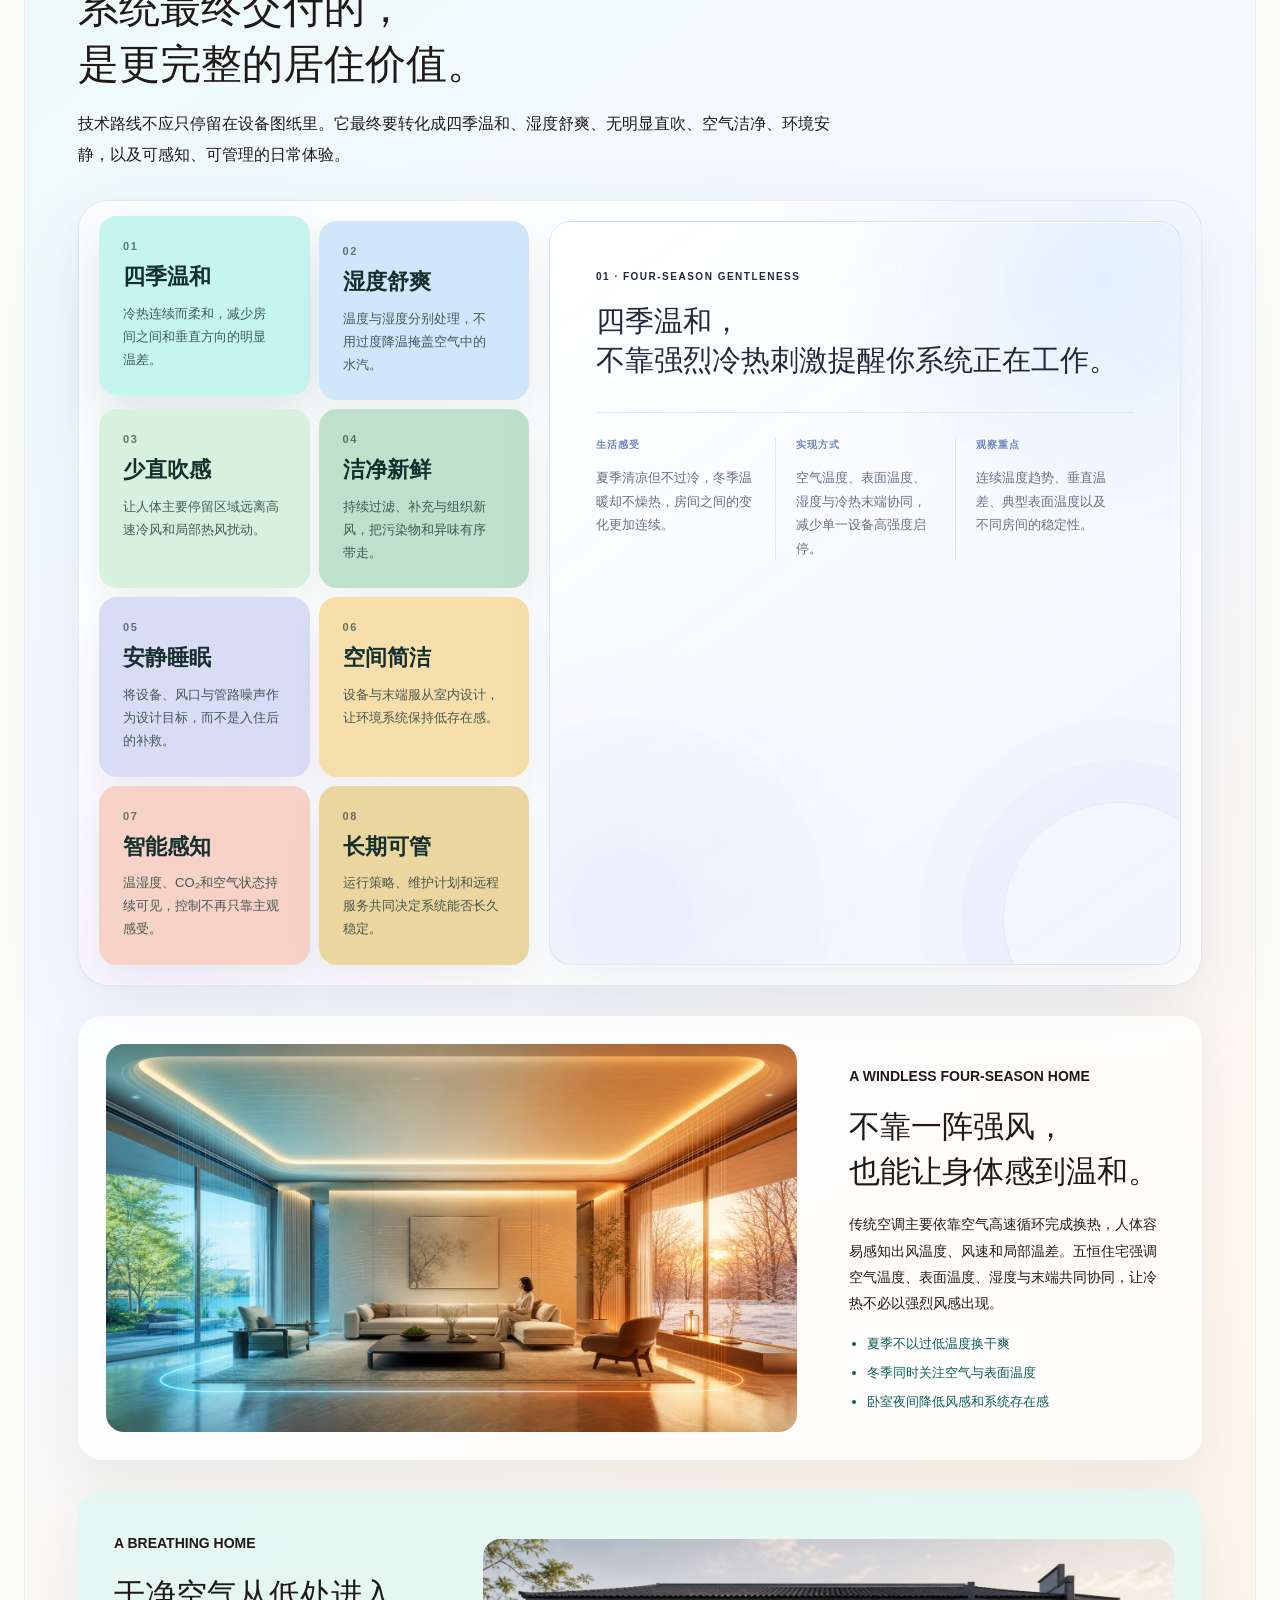
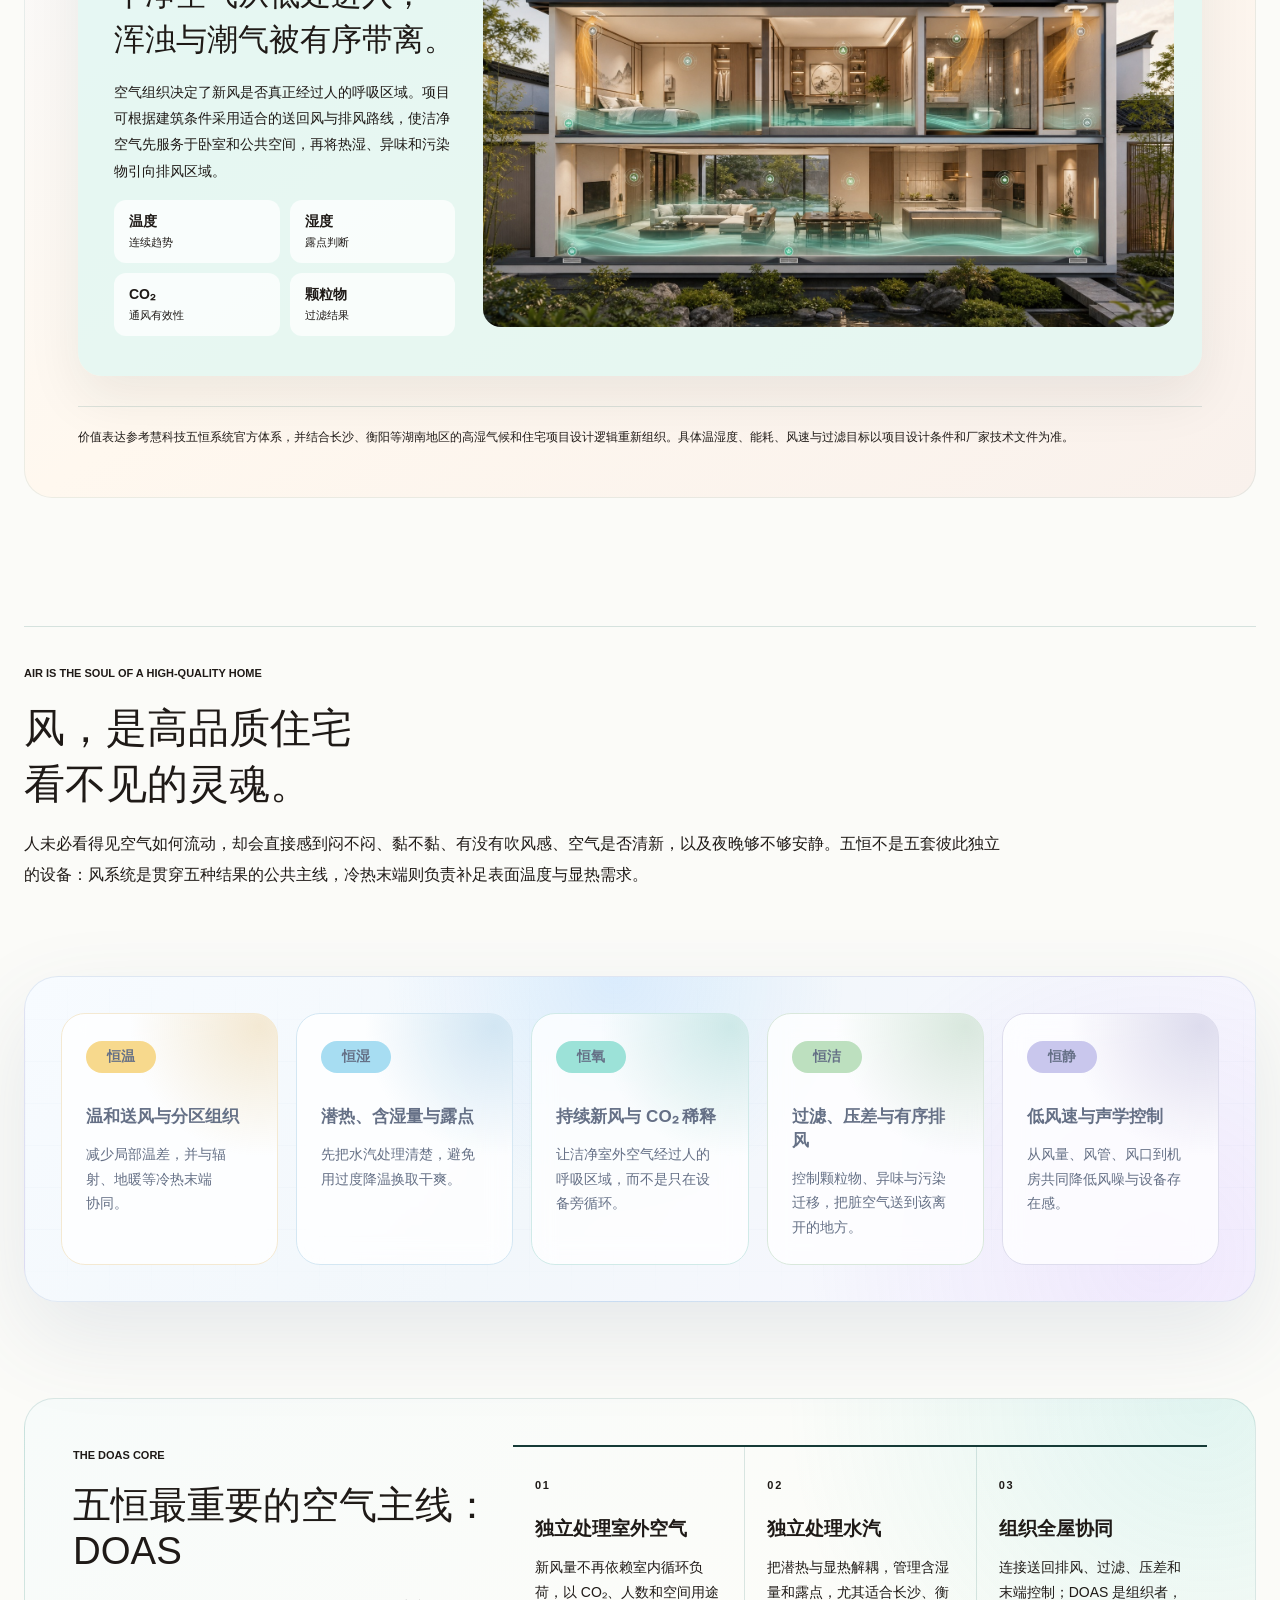
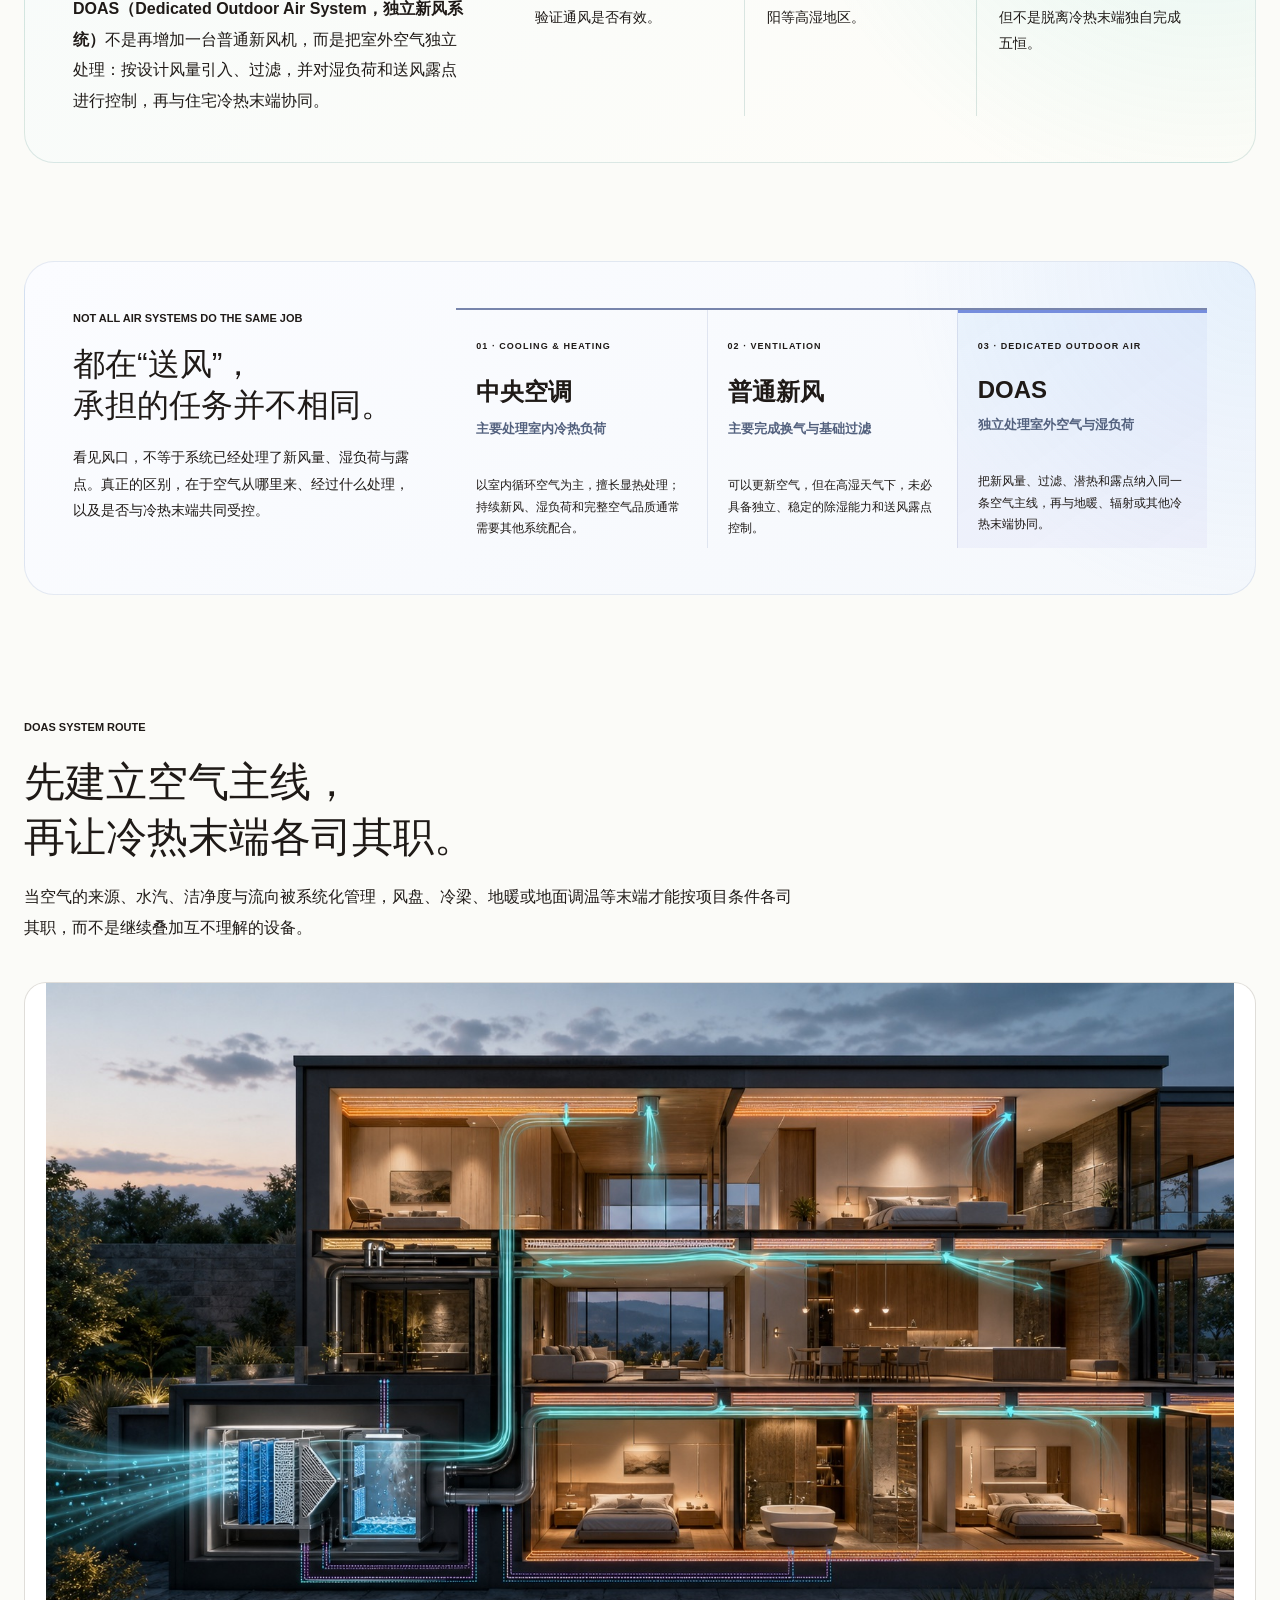
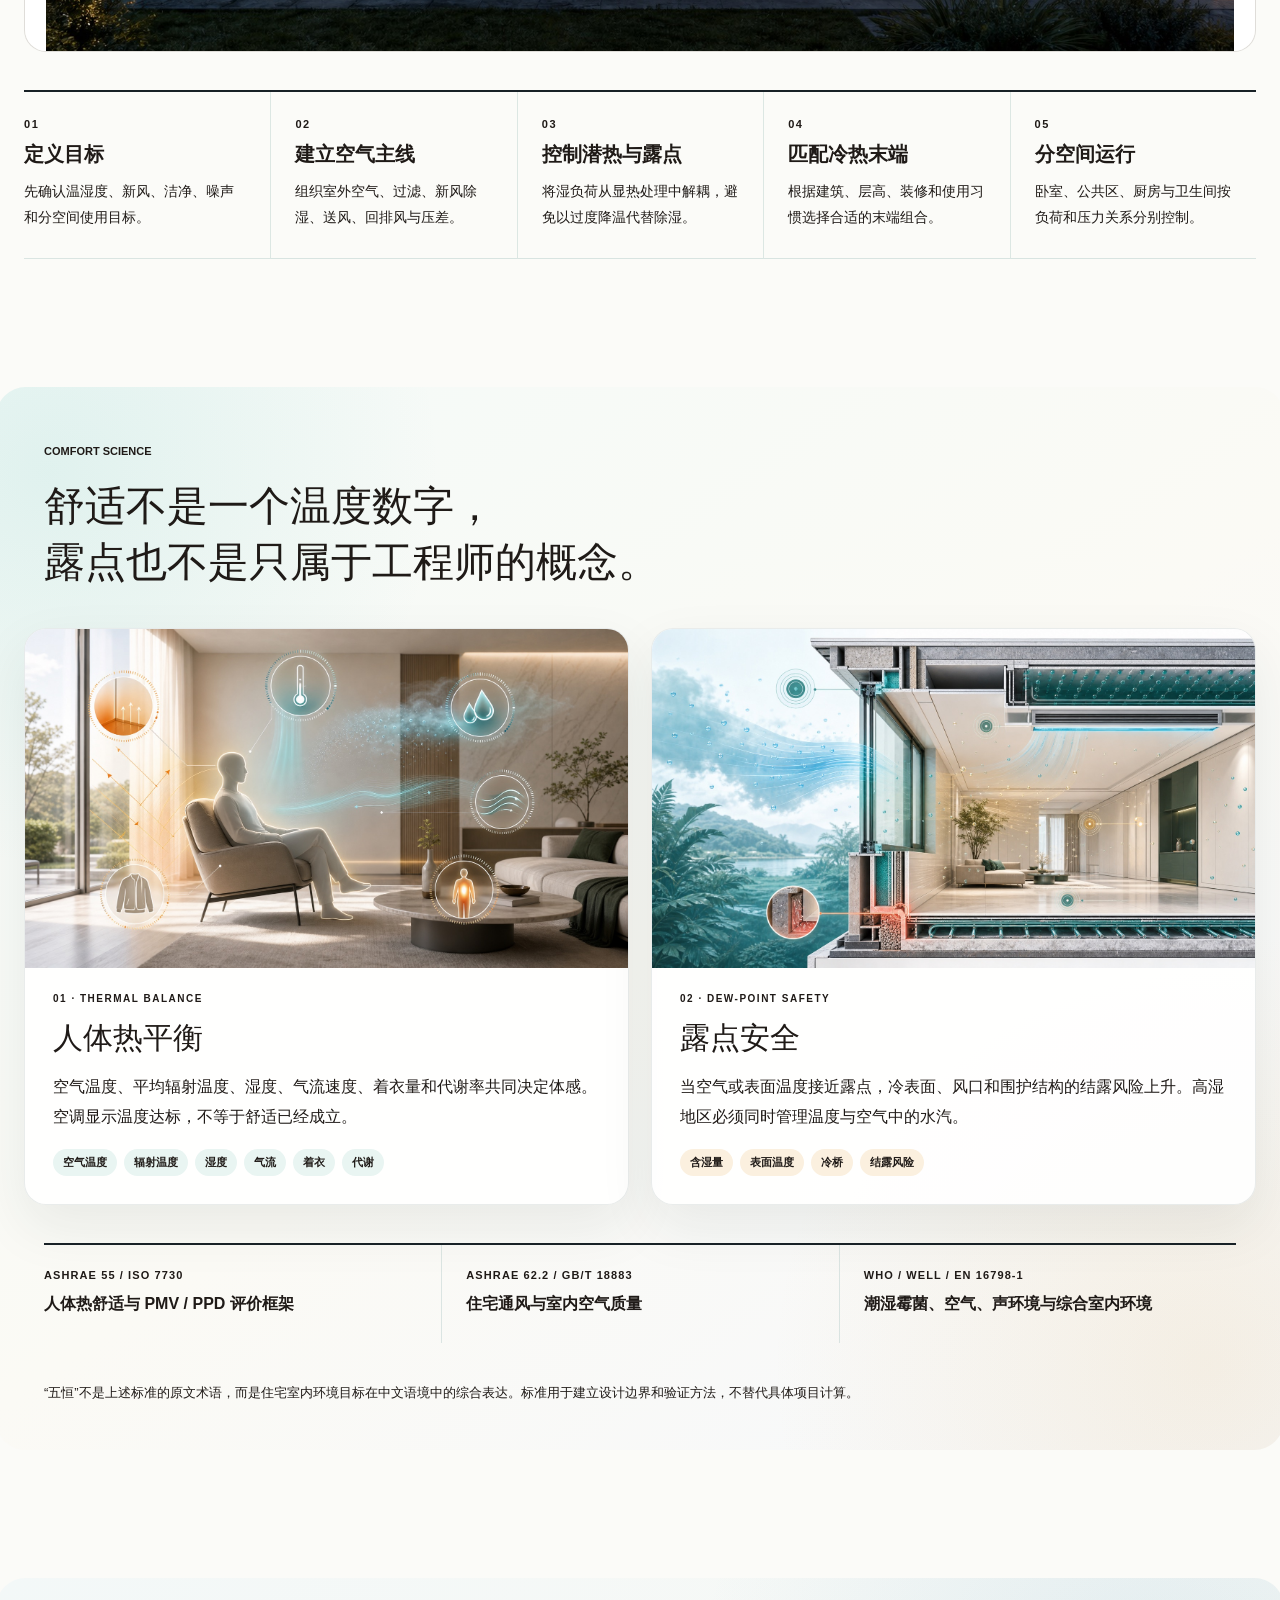
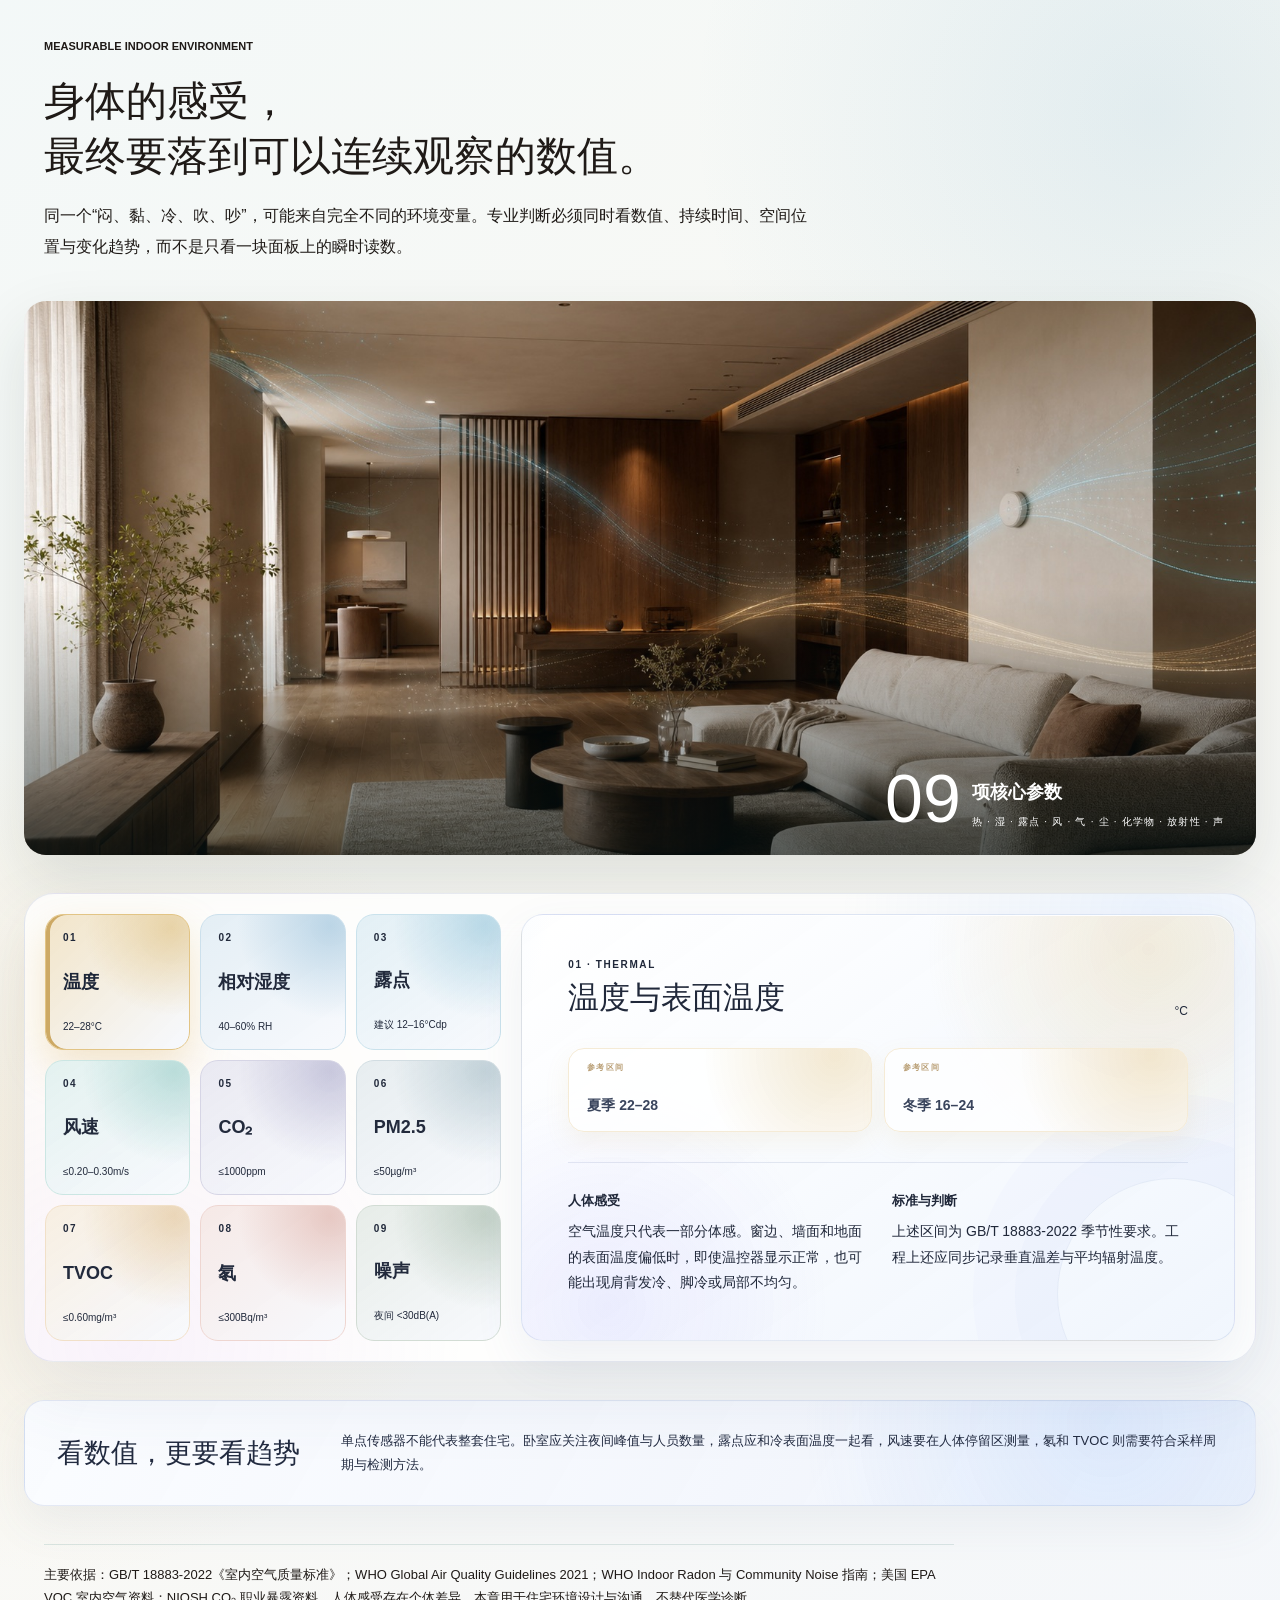
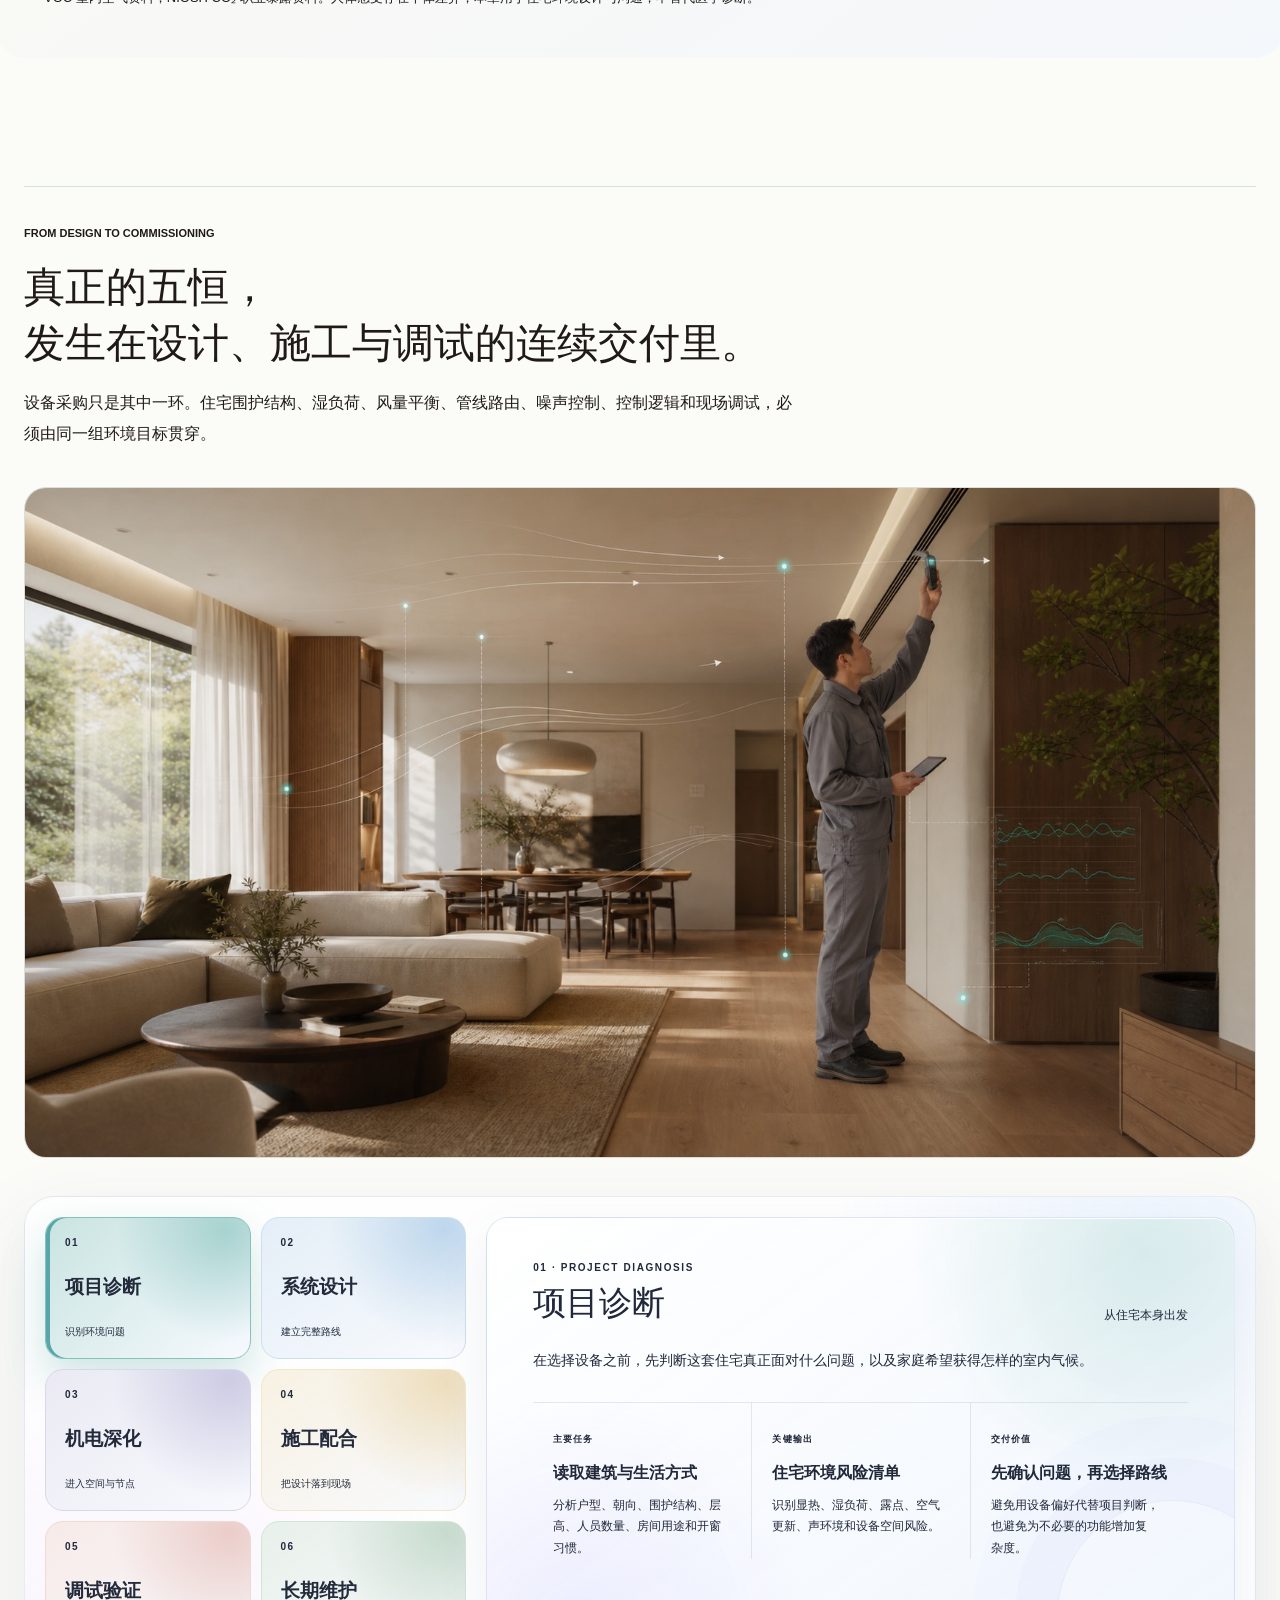
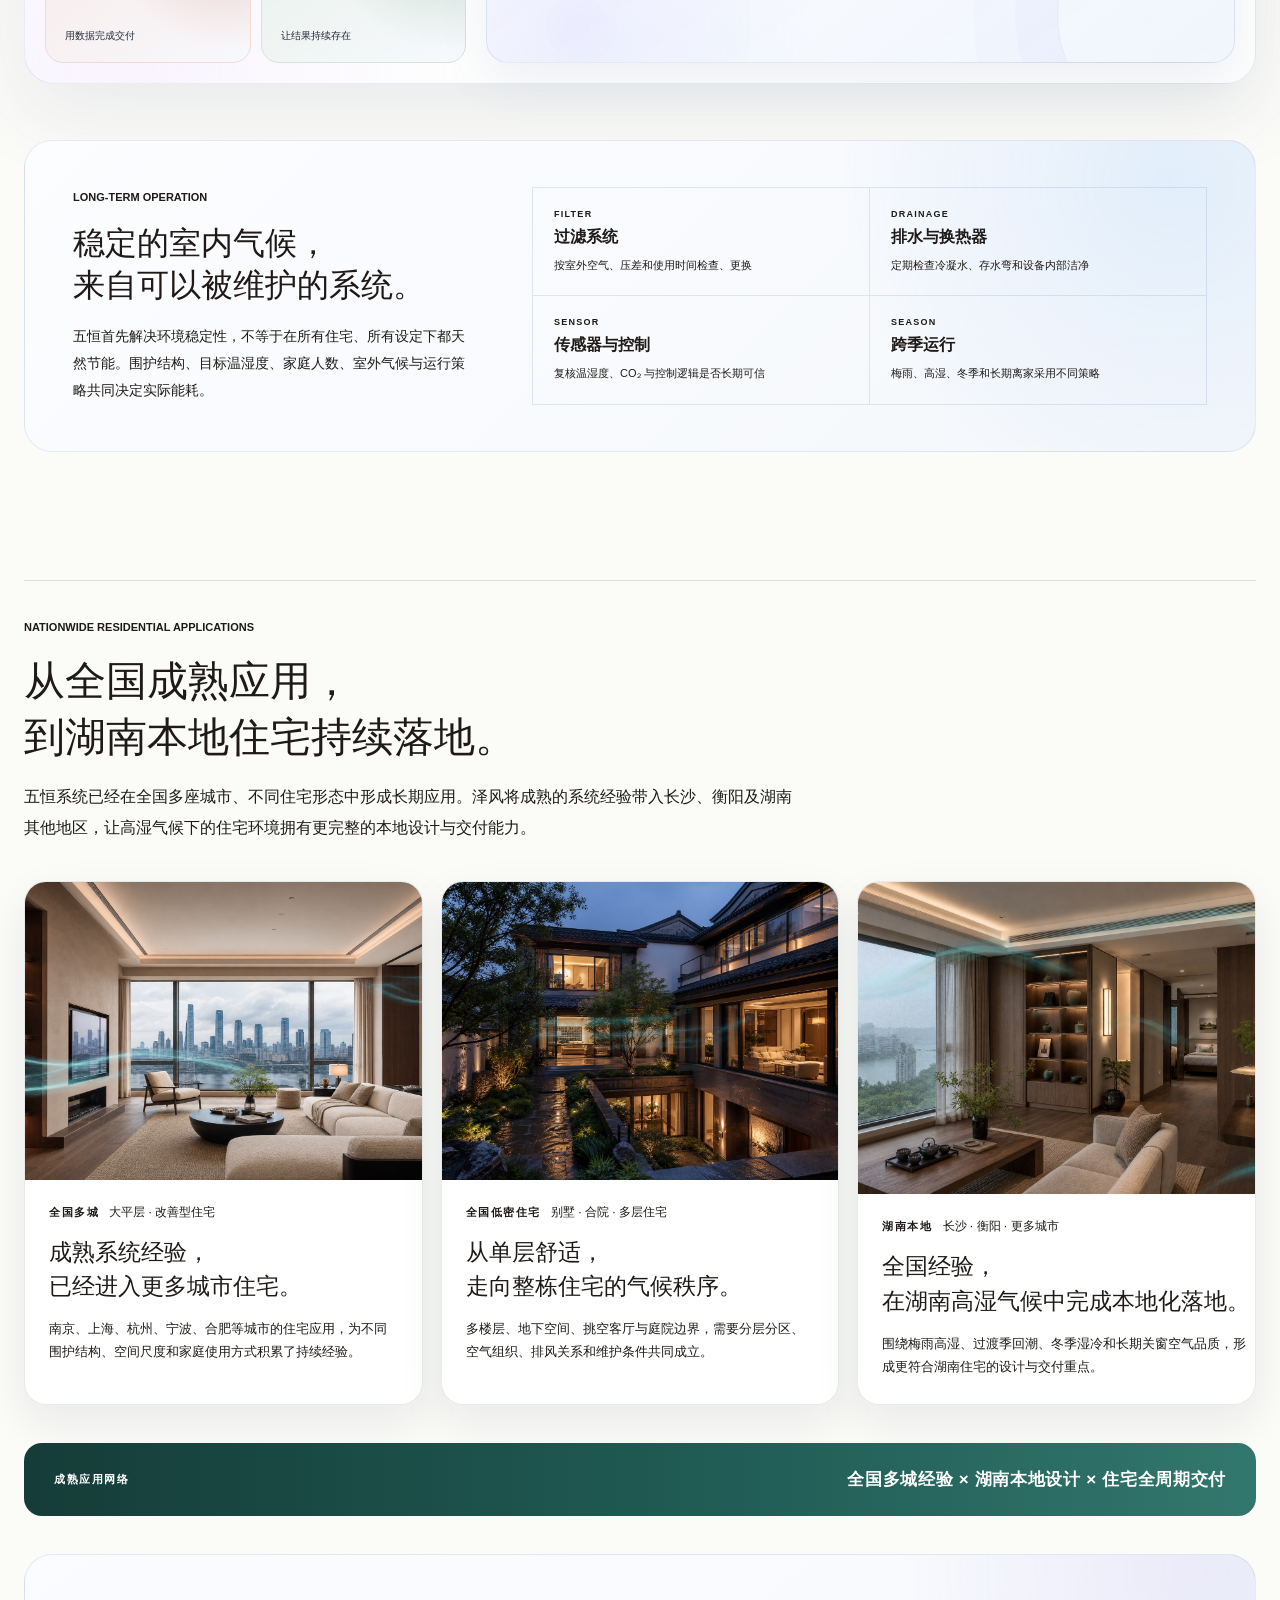
==== commit 21bc6594: "feat: deepen five-constant system content" ====
--- a/five-constant-system/index.html
+++ b/five-constant-system/index.html
@@ -6,9 +6,9 @@
     <meta name="description" content="泽风机电 DOAS 五恒住宅专栏：从长沙湿热气候、住宅环境目标、露点控制与空气主线出发，解释五恒系统如何被设计、验证与长期交付。" />
     <meta name="robots" content="index, follow" />
     <title>DOAS 五恒住宅专栏 | ZEFENG MEP</title>
-    <link rel="stylesheet" href="../styles.css?v=20260718-2" />
-    <link rel="stylesheet" href="../launch-polish.css?v=20260718-2" />
-    <link rel="stylesheet" href="./five-constant-polish.css?v=20260718-2" />
+    <link rel="stylesheet" href="../styles.css?v=20260718-14" />
+    <link rel="stylesheet" href="../launch-polish.css?v=20260718-14" />
+    <link rel="stylesheet" href="./five-constant-polish.css?v=20260718-14" />
   </head>
   <body class="five-atlas-page doas-book-page fc-page">
     <main class="fc-main">
@@ -26,6 +26,7 @@
         <a href="#fc-values">生活价值</a>
         <a href="#fc-system">系统路线</a>
         <a href="#fc-science">科学依据</a>
+        <a href="#fc-parameters">环境参数</a>
         <a href="#fc-delivery">设计交付</a>
         <a href="#fc-cases">区域案例</a>
         <a href="#fc-consult">项目评估</a>
@@ -111,12 +112,16 @@
           <h2>五恒不是五台设备，<br />而是五项可以验收的环境结果。</h2>
         </header>
         <figure class="fc-wide-image"><img src="../images/doas-five-outcomes-premium-20260718.jpg" width="1672" height="941" alt="恒温、恒湿、恒氧、恒洁与恒静在同一住宅中协同形成五恒环境结果" loading="lazy" decoding="async" /></figure>
-        <div class="fc-outcomes">
-          <article class="outcome-warm"><img src="../images/doas-constant-icon-temperature-web.png" alt="" /><div><strong>恒温</strong><p>空气温度与表面温度连续稳定，减少冷热波动、局部冷感与强风感。</p><small><b>室温</b><b>垂直温差</b><b>表面温度</b></small></div></article>
-          <article class="outcome-humid"><img src="../images/doas-constant-icon-humidity-web.png" alt="" /><div><strong>恒湿</strong><p>主动处理潜热和含湿量，让露点远离冷表面与围护结构风险区。</p><small><b>相对湿度</b><b>含湿量</b><b>室内露点</b></small></div></article>
-          <article class="outcome-air"><img src="../images/doas-constant-icon-oxygen-web.png" alt="" /><div><strong>恒氧</strong><p>持续有组织地更新空气，以新风量和CO₂趋势判断通风是否真正有效。</p><small><b>设计新风量</b><b>CO₂趋势</b></small></div></article>
-          <article class="outcome-clean"><img src="../images/doas-constant-icon-clean-web.png" alt="" /><div><strong>恒洁</strong><p>通过过滤、压力组织和排风协同，持续控制颗粒物、异味与污染迁移。</p><small><b>PM2.5</b><b>过滤等级</b><b>房间压差</b></small></div></article>
-          <article class="outcome-quiet"><img src="../images/doas-constant-icon-quiet-web.png" alt="" /><div><strong>恒静</strong><p>系统低存在感运行，不以明显噪声和送风扰动交换其他四项结果。</p><small><b>背景噪声</b><b>末端声级</b><b>风速</b></small></div></article>
+        <div class="fc-outcomes" aria-label="选择查看五恒结果">
+          <article class="outcome-warm is-selected" data-topic="outcome-warm"><img src="../images/doas-constant-icon-temperature-web.png" alt="" /><div><strong>恒温</strong><p>空气温度与表面温度连续稳定，减少冷热波动、局部冷感与强风感。</p><small><b>室温</b><b>垂直温差</b><b>表面温度</b></small></div></article>
+          <article class="outcome-humid" data-topic="outcome-humid"><img src="../images/doas-constant-icon-humidity-web.png" alt="" /><div><strong>恒湿</strong><p>主动处理潜热和含湿量，让露点远离冷表面与围护结构风险区。</p><small><b>相对湿度</b><b>含湿量</b><b>室内露点</b></small></div></article>
+          <article class="outcome-air" data-topic="outcome-air"><img src="../images/doas-constant-icon-oxygen-web.png" alt="" /><div><strong>恒氧</strong><p>持续有组织地更新空气，以新风量和CO₂趋势判断通风是否真正有效。</p><small><b>设计新风量</b><b>CO₂趋势</b></small></div></article>
+          <article class="outcome-clean" data-topic="outcome-clean"><img src="../images/doas-constant-icon-clean-web.png" alt="" /><div><strong>恒洁</strong><p>通过过滤、压力组织和排风协同，持续控制颗粒物、异味与污染迁移。</p><small><b>PM2.5</b><b>过滤等级</b><b>房间压差</b></small></div></article>
+          <article class="outcome-quiet" data-topic="outcome-quiet"><img src="../images/doas-constant-icon-quiet-web.png" alt="" /><div><strong>恒静</strong><p>系统低存在感运行，不以明显噪声和送风扰动交换其他四项结果。</p><small><b>背景噪声</b><b>末端声级</b><b>风速</b></small></div></article>
+        </div>
+        <div class="fc-topic-stage fc-outcome-stage" data-topic-stage="outcomes">
+          <div><span>恒温 · THERMAL STABILITY</span><h3>不是永远固定一个数字，而是减少身体能够感知的波动。</h3></div>
+          <dl><div><dt>居住感受</dt><dd>房间之间、上下高度和窗边区域的冷热差异更柔和，减少忽冷忽热与局部冷感。</dd></div><div><dt>系统逻辑</dt><dd>空气温度、表面温度、冷热末端与送风组织共同协同，不依赖一阵高速风完成舒适。</dd></div><div><dt>验证方式</dt><dd>连续记录室温，同时复核垂直温差、平均辐射温度和典型冷表面温度。</dd></div></dl>
         </div>
         <p class="fc-note">以上为设计与验收的指标框架，不是脱离项目条件的统一承诺值。具体目标应结合建筑围护结构、人员密度、房间用途、室外气候和末端路线校核。</p>
       </section>
@@ -127,15 +132,21 @@
           <h2>系统最终交付的，<br />是更完整的居住价值。</h2>
           <p>技术路线不应只停留在设备图纸里。它最终要转化成四季温和、湿度舒爽、无明显直吹、空气洁净、环境安静，以及可感知、可管理的日常体验。</p>
         </header>
-        <div class="fc-value-spectrum" aria-label="五恒住宅八项生活价值">
-          <article class="tone-cyan"><span>01</span><strong>四季温和</strong><p>冷热连续而柔和，减少房间之间和垂直方向的明显温差。</p></article>
-          <article class="tone-blue"><span>02</span><strong>湿度舒爽</strong><p>温度与湿度分别处理，不用过度降温掩盖空气中的水汽。</p></article>
-          <article class="tone-mint"><span>03</span><strong>少直吹感</strong><p>让人体主要停留区域远离高速冷风和局部热风扰动。</p></article>
-          <article class="tone-green"><span>04</span><strong>洁净新鲜</strong><p>持续过滤、补充与组织新风，把污染物和异味有序带走。</p></article>
-          <article class="tone-indigo"><span>05</span><strong>安静睡眠</strong><p>将设备、风口与管路噪声作为设计目标，而不是入住后的补救。</p></article>
-          <article class="tone-amber"><span>06</span><strong>空间简洁</strong><p>设备与末端服从室内设计，让环境系统保持低存在感。</p></article>
-          <article class="tone-coral"><span>07</span><strong>智能感知</strong><p>温湿度、CO₂和空气状态持续可见，控制不再只靠主观感受。</p></article>
-          <article class="tone-gold"><span>08</span><strong>长期可管</strong><p>运行策略、维护计划和远程服务共同决定系统能否长久稳定。</p></article>
+        <div class="fc-value-console">
+          <div class="fc-value-spectrum" aria-label="五恒住宅八项生活价值">
+            <article class="tone-cyan is-selected" data-topic="value-season"><span>01</span><strong>四季温和</strong><p>冷热连续而柔和，减少房间之间和垂直方向的明显温差。</p></article>
+            <article class="tone-blue" data-topic="value-humidity"><span>02</span><strong>湿度舒爽</strong><p>温度与湿度分别处理，不用过度降温掩盖空气中的水汽。</p></article>
+            <article class="tone-mint" data-topic="value-wind"><span>03</span><strong>少直吹感</strong><p>让人体主要停留区域远离高速冷风和局部热风扰动。</p></article>
+            <article class="tone-green" data-topic="value-clean"><span>04</span><strong>洁净新鲜</strong><p>持续过滤、补充与组织新风，把污染物和异味有序带走。</p></article>
+            <article class="tone-indigo" data-topic="value-sleep"><span>05</span><strong>安静睡眠</strong><p>将设备、风口与管路噪声作为设计目标，而不是入住后的补救。</p></article>
+            <article class="tone-amber" data-topic="value-space"><span>06</span><strong>空间简洁</strong><p>设备与末端服从室内设计，让环境系统保持低存在感。</p></article>
+            <article class="tone-coral" data-topic="value-sensing"><span>07</span><strong>智能感知</strong><p>温湿度、CO₂和空气状态持续可见，控制不再只靠主观感受。</p></article>
+            <article class="tone-gold" data-topic="value-manage"><span>08</span><strong>长期可管</strong><p>运行策略、维护计划和远程服务共同决定系统能否长久稳定。</p></article>
+          </div>
+          <div class="fc-topic-stage fc-value-stage" data-topic-stage="values">
+            <div><span>01 · FOUR-SEASON GENTLENESS</span><h3>四季温和，不靠强烈冷热刺激提醒你系统正在工作。</h3></div>
+            <dl><div><dt>生活感受</dt><dd>夏季清凉但不过冷，冬季温暖却不燥热，房间之间的变化更加连续。</dd></div><div><dt>实现方式</dt><dd>空气温度、表面温度、湿度与冷热末端协同，减少单一设备高强度启停。</dd></div><div><dt>观察重点</dt><dd>连续温度趋势、垂直温差、典型表面温度以及不同房间的稳定性。</dd></div></dl>
+          </div>
         </div>
 
         <article class="fc-value-feature fc-value-feature-season">
@@ -166,10 +177,71 @@
       </section>
 
       <section class="fc-section fc-system" id="fc-system">
-        <header class="fc-section-head">
+        <header class="fc-section-head fc-air-soul-head">
+          <p class="fc-kicker">AIR IS THE SOUL OF A HIGH-QUALITY HOME</p>
+          <h2>风，是高品质住宅<br />看不见的灵魂。</h2>
+          <p>人未必看得见空气如何流动，却会直接感到闷不闷、黏不黏、有没有吹风感、空气是否清新，以及夜晚够不够安静。五恒不是五套彼此独立的设备：风系统是贯穿五种结果的公共主线，冷热末端则负责补足表面温度与显热需求。</p>
+        </header>
+
+        <div class="fc-air-backbone" aria-label="风系统与五恒结果的关系">
+          <article class="air-warm"><span>恒温</span><strong>温和送风与分区组织</strong><p>减少局部温差，并与辐射、地暖等冷热末端协同。</p></article>
+          <article class="air-humid"><span>恒湿</span><strong>潜热、含湿量与露点</strong><p>先把水汽处理清楚，避免用过度降温换取干爽。</p></article>
+          <div class="fc-air-core">
+            <i aria-hidden="true"></i>
+            <small>AIR BACKBONE</small>
+            <strong>风</strong>
+            <span>连接五恒的<br />空气主线</span>
+          </div>
+          <article class="air-oxygen"><span>恒氧</span><strong>持续新风与 CO₂ 稀释</strong><p>让洁净室外空气经过人的呼吸区域，而不是只在设备旁循环。</p></article>
+          <article class="air-clean"><span>恒洁</span><strong>过滤、压差与有序排风</strong><p>控制颗粒物、异味与污染迁移，把脏空气送到该离开的地方。</p></article>
+          <article class="air-quiet"><span>恒静</span><strong>低风速与声学控制</strong><p>从风量、风管、风口到机房共同降低风噪与设备存在感。</p></article>
+        </div>
+
+        <div class="fc-doas-intro">
+          <div class="fc-doas-title">
+            <p class="fc-kicker">THE DOAS CORE</p>
+            <h3>五恒最重要的空气主线：DOAS</h3>
+            <p><strong>DOAS（Dedicated Outdoor Air System，独立新风系统）</strong>不是再增加一台普通新风机，而是把室外空气独立处理：按设计风量引入、过滤，并对湿负荷和送风露点进行控制，再与住宅冷热末端协同。</p>
+          </div>
+          <div class="fc-doas-capabilities">
+            <article><span>01</span><strong>独立处理室外空气</strong><p>新风量不再依赖室内循环负荷，以 CO₂、人数和空间用途验证通风是否有效。</p></article>
+            <article><span>02</span><strong>独立处理水汽</strong><p>把潜热与显热解耦，管理含湿量和露点，尤其适合长沙、衡阳等高湿地区。</p></article>
+            <article><span>03</span><strong>组织全屋协同</strong><p>连接送回排风、过滤、压差和末端控制；DOAS 是组织者，但不是脱离冷热末端独自完成五恒。</p></article>
+          </div>
+        </div>
+
+        <div class="fc-system-compare">
+          <div class="fc-system-compare-head">
+            <p class="fc-kicker">NOT ALL AIR SYSTEMS DO THE SAME JOB</p>
+            <h3>都在“送风”，承担的任务并不相同。</h3>
+            <p>看见风口，不等于系统已经处理了新风量、湿负荷与露点。真正的区别，在于空气从哪里来、经过什么处理，以及是否与冷热末端共同受控。</p>
+          </div>
+          <div class="fc-system-compare-grid">
+            <article>
+              <span>01 · COOLING & HEATING</span>
+              <strong>中央空调</strong>
+              <b>主要处理室内冷热负荷</b>
+              <p>以室内循环空气为主，擅长显热处理；持续新风、湿负荷和完整空气品质通常需要其他系统配合。</p>
+            </article>
+            <article>
+              <span>02 · VENTILATION</span>
+              <strong>普通新风</strong>
+              <b>主要完成换气与基础过滤</b>
+              <p>可以更新空气，但在高湿天气下，未必具备独立、稳定的除湿能力和送风露点控制。</p>
+            </article>
+            <article class="is-doas">
+              <span>03 · DEDICATED OUTDOOR AIR</span>
+              <strong>DOAS</strong>
+              <b>独立处理室外空气与湿负荷</b>
+              <p>把新风量、过滤、潜热和露点纳入同一条空气主线，再与地暖、辐射或其他冷热末端协同。</p>
+            </article>
+          </div>
+        </div>
+
+        <header class="fc-section-head fc-route-head">
           <p class="fc-kicker">DOAS SYSTEM ROUTE</p>
           <h2>先建立空气主线，<br />再让冷热末端各司其职。</h2>
-          <p>DOAS 独立新风系统把新风、过滤、潜热和露点控制集中到空气主线；风盘、冷梁、地暖或地面调温等末端按项目条件协同，而不是继续叠加互不理解的设备。</p>
+          <p>当空气的来源、水汽、洁净度与流向被系统化管理，风盘、冷梁、地暖或地面调温等末端才能按项目条件各司其职，而不是继续叠加互不理解的设备。</p>
         </header>
         <figure class="fc-wide-image fc-diagram"><img src="../images/doas-system-route-premium-20260718.jpg" width="1672" height="941" alt="DOAS新风除湿、过滤、露点控制与住宅冷热末端协同运行的系统路线" loading="lazy" decoding="async" /></figure>
         <ol class="fc-flow">
@@ -214,6 +286,97 @@
         <p class="fc-note">“五恒”不是上述标准的原文术语，而是住宅室内环境目标在中文语境中的综合表达。标准用于建立设计边界和验证方法，不替代具体项目计算。</p>
       </section>
 
+      <section class="fc-section fc-parameters-section" id="fc-parameters">
+        <header class="fc-section-head">
+          <p class="fc-kicker">MEASURABLE INDOOR ENVIRONMENT</p>
+          <h2>身体的感受，<br />最终要落到可以连续观察的数值。</h2>
+          <p>同一个“闷、黏、冷、吹、吵”，可能来自完全不同的环境变量。专业判断必须同时看数值、持续时间、空间位置与变化趋势，而不是只看一块面板上的瞬时读数。</p>
+        </header>
+
+        <figure class="fc-wide-image fc-parameters-visual">
+          <img src="../images/indoor-environment-parameters-20260718.jpg" width="1672" height="941" alt="木地板、木饰面与亚麻布艺住宅中的室内环境参数感知" loading="lazy" decoding="async" />
+          <figcaption><span>09</span><strong>项核心参数</strong><small>热 · 湿 · 露点 · 风 · 气 · 尘 · 化学物 · 放射性 · 声</small></figcaption>
+        </figure>
+
+        <div class="fc-parameter-console">
+          <div class="fc-parameter-selector" role="tablist" aria-label="选择查看室内环境参数">
+            <button class="is-active parameter-thermal" type="button" role="tab" aria-selected="true" data-param="thermal"><span>01</span><strong>温度</strong><small>22–28°C</small></button>
+            <button class="parameter-humidity" type="button" role="tab" aria-selected="false" data-param="humidity"><span>02</span><strong>相对湿度</strong><small>40–60% RH</small></button>
+            <button class="parameter-dewpoint" type="button" role="tab" aria-selected="false" data-param="dewpoint"><span>03</span><strong>露点</strong><small>建议 12–16°Cdp</small></button>
+            <button class="parameter-air-speed" type="button" role="tab" aria-selected="false" data-param="speed"><span>04</span><strong>风速</strong><small>≤0.20–0.30m/s</small></button>
+            <button class="parameter-co2" type="button" role="tab" aria-selected="false" data-param="co2"><span>05</span><strong>CO₂</strong><small>≤1000ppm</small></button>
+            <button class="parameter-pm" type="button" role="tab" aria-selected="false" data-param="pm"><span>06</span><strong>PM2.5</strong><small>≤50µg/m³</small></button>
+            <button class="parameter-tvoc" type="button" role="tab" aria-selected="false" data-param="tvoc"><span>07</span><strong>TVOC</strong><small>≤0.60mg/m³</small></button>
+            <button class="parameter-radon" type="button" role="tab" aria-selected="false" data-param="radon"><span>08</span><strong>氡</strong><small>≤300Bq/m³</small></button>
+            <button class="parameter-noise" type="button" role="tab" aria-selected="false" data-param="noise"><span>09</span><strong>噪声</strong><small>夜间 &lt;30dB(A)</small></button>
+          </div>
+
+          <div class="fc-parameter-stage" aria-live="polite">
+            <article class="is-active" role="tabpanel" data-panel="thermal">
+              <header><span>01 · THERMAL</span><h3>温度与表面温度</h3><em>°C</em></header>
+              <div class="fc-param-primary"><b>夏季 22–28</b><b>冬季 16–24</b></div>
+              <div class="fc-param-scale scale-thermal"><i></i></div>
+              <div class="fc-param-copy"><p><strong>人体感受</strong>空气温度只代表一部分体感。窗边、墙面和地面的表面温度偏低时，即使温控器显示正常，也可能出现肩背发冷、脚冷或局部不均匀。</p><p><strong>标准与判断</strong>上述区间为 GB/T 18883-2022 季节性要求。工程上还应同步记录垂直温差与平均辐射温度。</p></div>
+            </article>
+            <article role="tabpanel" data-panel="humidity" hidden>
+              <header><span>02 · RELATIVE HUMIDITY</span><h3>相对湿度</h3><em>% RH</em></header>
+              <div class="fc-param-primary"><b>国标夏季 40–80%</b><b>国标冬季 30–60%</b><b>住宅建议 40–60%</b></div>
+              <div class="fc-param-scale scale-moisture"><i></i></div>
+              <div class="fc-param-copy"><p><strong>人体感受</strong>相对湿度偏高时皮肤蒸发变慢，容易黏、闷、不干爽；偏低时可能出现口鼻、眼睛与皮肤干燥。</p><p><strong>标准与判断</strong>国标区间来自 GB/T 18883-2022；40–60% RH 是兼顾舒适、干燥感与潮湿风险的住宅运行建议带，不是另一条强制标准。</p></div>
+            </article>
+            <article role="tabpanel" data-panel="dewpoint" hidden>
+              <header><span>03 · DEW POINT</span><h3>露点温度</h3><em>°Cdp</em></header>
+              <div class="fc-param-primary"><b>&lt;12 偏干爽</b><b>12–16 建议运行带</b><b>≥16.8 湿负荷关注</b></div>
+              <div class="fc-param-scale scale-dewpoint"><i></i></div>
+              <div class="fc-param-copy"><p><strong>人体感受</strong>露点反映空气实际携带的水汽，不会像相对湿度那样随室温直接波动。露点持续升高时，住宅更容易出现黏闷、冷表面凝露和霉变风险。</p><p><strong>标准与判断</strong>GB/T 18883-2022 未单列住宅露点限值。12–16°Cdp 为五恒住宅建议运行带；约 16.8°Cdp 是 ASHRAE 55 舒适区上部湿度边界参考。任何时候，冷表面温度都应高于室内露点并保留安全余量。</p></div>
+            </article>
+            <article role="tabpanel" data-panel="speed" hidden>
+              <header><span>04 · AIR SPEED</span><h3>人员活动区风速</h3><em>m/s</em></header>
+              <div class="fc-param-primary"><b>夏季 ≤0.30</b><b>冬季 ≤0.20</b></div>
+              <div class="fc-param-scale scale-speed"><i></i></div>
+              <div class="fc-param-copy"><p><strong>人体感受</strong>久坐、皮肤裸露或空气偏冷时，较高风速更容易形成吹风感、颈肩不适和局部冷感。</p><p><strong>标准与判断</strong>区间来自 GB/T 18883-2022。应在床、沙发和书桌等人体停留区测量，同时验证新风量不低于 30m³/(h·人)。</p></div>
+            </article>
+            <article role="tabpanel" data-panel="co2" hidden>
+              <header><span>05 · VENTILATION</span><h3>二氧化碳 CO₂</h3><em>ppm</em></header>
+              <div class="fc-param-bands"><b>&lt;800 目标带</b><b>800–1000 关注</b><b>&gt;1000 复核通风</b></div>
+              <div class="fc-param-scale scale-co2"><i></i></div>
+              <div class="fc-param-copy"><p><strong>人体感受</strong>升高时常伴随闷、空气不新鲜、注意力下降或困倦，但不代表已达到 CO₂ 毒性浓度。</p><p><strong>标准与判断</strong>GB/T 18883-2022 要求 1 小时平均 ≤1000ppm。它主要验证人员相关污染物是否被有效稀释，不代表全部空气品质。</p></div>
+            </article>
+            <article role="tabpanel" data-panel="pm" hidden>
+              <header><span>06 · PARTICLES</span><h3>细颗粒物 PM2.5</h3><em>µg/m³</em></header>
+              <div class="fc-param-bands"><b>WHO 24h 15</b><b>国标 24h 50</b><b>越低越好</b></div>
+              <div class="fc-param-scale scale-pm"><i></i></div>
+              <div class="fc-param-copy"><p><strong>人体反应</strong>颗粒物可能刺激呼吸道；儿童、老人以及哮喘和心肺疾病人群通常更敏感。</p><p><strong>标准与判断</strong>GB/T 18883-2022 为 24 小时平均 ≤50µg/m³；WHO 健康导向值为 24 小时 15µg/m³、年平均 5µg/m³。</p></div>
+            </article>
+            <article role="tabpanel" data-panel="tvoc" hidden>
+              <header><span>07 · CHEMICALS</span><h3>总挥发性有机物 TVOC</h3><em>mg/m³</em></header>
+              <div class="fc-param-bands"><b>≤0.60</b><b>8 小时平均</b><b>结合单项检测</b></div>
+              <div class="fc-param-scale scale-tvoc"><i></i></div>
+              <div class="fc-param-copy"><p><strong>人体反应</strong>部分 VOC 暴露可能伴随眼鼻咽刺激、头痛、恶心、疲劳或眩晕，不同化合物毒性差异很大。</p><p><strong>标准与判断</strong>GB/T 18883-2022 要求 8 小时平均 ≤0.60mg/m³。TVOC 总值降低不等于每一种化学物都安全。</p></div>
+            </article>
+            <article role="tabpanel" data-panel="radon" hidden>
+              <header><span>08 · RADON</span><h3>氡气</h3><em>Bq/m³</em></header>
+              <div class="fc-param-bands"><b>WHO 建议 100</b><b>国标 ≤300</b><b>年平均</b></div>
+              <div class="fc-param-scale scale-radon"><i></i></div>
+              <div class="fc-param-copy"><p><strong>人体反应</strong>氡无色无味，通常没有可以立即察觉的症状；风险来自长期累积暴露，并与肺癌风险相关。</p><p><strong>标准与判断</strong>GB/T 18883-2022 年平均参考水平 ≤300Bq/m³；WHO 建议在可行时以 100Bq/m³ 为参考水平。</p></div>
+            </article>
+            <article role="tabpanel" data-panel="noise" hidden>
+              <header><span>09 · ACOUSTICS</span><h3>卧室连续背景噪声</h3><em>dB(A)</em></header>
+              <div class="fc-param-bands"><b>夜间 &lt;30</b><b>单次峰值 &lt;45</b><b>越稳定越好</b></div>
+              <div class="fc-param-scale scale-noise"><i></i></div>
+              <div class="fc-param-copy"><p><strong>人体反应</strong>噪声不一定把人完全吵醒，也可能导致入睡困难、睡眠片段化、烦扰和第二天疲劳。</p><p><strong>标准与判断</strong>WHO 建议卧室夜间连续噪声低于 30dB(A)，非连续事件室内峰值尽量低于 45dB(A)。</p></div>
+            </article>
+          </div>
+        </div>
+
+        <aside class="fc-parameter-reading">
+          <strong>看数值，更要看趋势</strong>
+          <p>单点传感器不能代表整套住宅。卧室应关注夜间峰值与人员数量，露点应和冷表面温度一起看，风速要在人体停留区测量，氡和 TVOC 则需要符合采样周期与检测方法。</p>
+        </aside>
+
+        <p class="fc-note fc-parameter-source">主要依据：GB/T 18883-2022《室内空气质量标准》；WHO Global Air Quality Guidelines 2021；WHO Indoor Radon 与 Community Noise 指南；美国 EPA VOC 室内空气资料；NIOSH CO₂ 职业暴露资料。人体感受存在个体差异，本章用于住宅环境设计与沟通，不替代医学诊断。</p>
+      </section>
+
       <section class="fc-section" id="fc-delivery">
         <header class="fc-section-head">
           <p class="fc-kicker">FROM DESIGN TO COMMISSIONING</p>
@@ -221,14 +384,86 @@
           <p>设备采购只是其中一环。住宅围护结构、湿负荷、风量平衡、管线路由、噪声控制、控制逻辑和现场调试，必须由同一组环境目标贯穿。</p>
         </header>
         <figure class="fc-wide-image"><img src="../images/doas-project-delivery-commissioning-20260718.jpg" width="1672" height="941" alt="工程师在高端住宅内进行空气系统检测与交付调试" loading="lazy" decoding="async" /></figure>
-        <div class="fc-delivery">
-          <article><span>01</span><strong>项目诊断</strong><p>读取户型、朝向、围护结构、人员与使用场景，识别湿负荷和空气风险。</p></article>
-          <article><span>02</span><strong>系统设计</strong><p>确定新风量、除湿能力、冷热末端、分区策略、排风与压差关系。</p></article>
-          <article><span>03</span><strong>机电深化</strong><p>协调层高、风管水管、检修、风口、设备机房和室内设计边界。</p></article>
-          <article><span>04</span><strong>施工配合</strong><p>核验关键节点、保温气密、冷凝水、消声与设备安装条件。</p></article>
-          <article><span>05</span><strong>调试验证</strong><p>测量风量、温湿度、CO₂、噪声、压差和控制逻辑，不以“设备启动”代替交付。</p></article>
-          <article><span>06</span><strong>长期维护</strong><p>形成滤网、排水、传感器和设备维护计划，让设计结果能够持续。</p></article>
-        </div>
+        <div class="fc-delivery-console">
+          <div class="fc-delivery-selector" role="tablist" aria-label="选择查看五恒设计交付阶段">
+            <button class="is-active" type="button" role="tab" aria-selected="true" data-delivery="diagnosis"><span>01</span><strong>项目诊断</strong><small>识别环境问题</small></button>
+            <button type="button" role="tab" aria-selected="false" data-delivery="design"><span>02</span><strong>系统设计</strong><small>建立完整路线</small></button>
+            <button type="button" role="tab" aria-selected="false" data-delivery="coordination"><span>03</span><strong>机电深化</strong><small>进入空间与节点</small></button>
+            <button type="button" role="tab" aria-selected="false" data-delivery="construction"><span>04</span><strong>施工配合</strong><small>把设计落到现场</small></button>
+            <button type="button" role="tab" aria-selected="false" data-delivery="commissioning"><span>05</span><strong>调试验证</strong><small>用数据完成交付</small></button>
+            <button type="button" role="tab" aria-selected="false" data-delivery="maintenance"><span>06</span><strong>长期维护</strong><small>让结果持续存在</small></button>
+          </div>
+
+          <div class="fc-delivery-stage" aria-live="polite">
+            <article class="is-active" role="tabpanel" data-delivery-panel="diagnosis">
+              <header><span>01 · PROJECT DIAGNOSIS</span><h3>项目诊断</h3><em>从住宅本身出发</em></header>
+              <p class="fc-delivery-lead">在选择设备之前，先判断这套住宅真正面对什么问题，以及家庭希望获得怎样的室内气候。</p>
+              <div class="fc-delivery-detail">
+                <div><small>主要任务</small><strong>读取建筑与生活方式</strong><p>分析户型、朝向、围护结构、层高、人员数量、房间用途和开窗习惯。</p></div>
+                <div><small>关键输出</small><strong>住宅环境风险清单</strong><p>识别显热、湿负荷、露点、空气更新、声环境和设备空间风险。</p></div>
+                <div><small>交付价值</small><strong>先确认问题，再选择路线</strong><p>避免用设备偏好代替项目判断，也避免为不必要的功能增加复杂度。</p></div>
+              </div>
+            </article>
+            <article role="tabpanel" data-delivery-panel="design" hidden>
+              <header><span>02 · SYSTEM DESIGN</span><h3>系统设计</h3><em>把目标变成计算</em></header>
+              <p class="fc-delivery-lead">将“温和、干爽、新鲜、洁净、安静”转化成可以计算、选型和验证的系统条件。</p>
+              <div class="fc-delivery-detail">
+                <div><small>主要任务</small><strong>确定空气与冷热路线</strong><p>计算新风量、湿负荷和冷热负荷，确定分区、排风、压差和末端组合。</p></div>
+                <div><small>关键输出</small><strong>系统原理与设备条件</strong><p>形成设计目标、系统图、主要参数、设备能力和控制策略。</p></div>
+                <div><small>交付价值</small><strong>让所有设备服务同一目标</strong><p>DOAS、冷热末端、排风和控制不再各自运行，而是共同完成住宅气候。</p></div>
+              </div>
+            </article>
+            <article role="tabpanel" data-delivery-panel="coordination" hidden>
+              <header><span>03 · MEP COORDINATION</span><h3>机电深化</h3><em>性能进入真实空间</em></header>
+              <p class="fc-delivery-lead">系统能否安静、简洁、可维护，往往在吊顶、管线、风口和检修节点确定时就已经决定。</p>
+              <div class="fc-delivery-detail">
+                <div><small>主要任务</small><strong>协调层高与管线路由</strong><p>统筹风管、水管、冷凝水、设备机房、风口、阀件和检修空间。</p></div>
+                <div><small>关键输出</small><strong>综合机电深化图</strong><p>明确标高、尺寸、定位、保温、消声、检修和室内设计边界。</p></div>
+                <div><small>交付价值</small><strong>性能与美感不相互牺牲</strong><p>减少现场碰撞、吊顶压低、风口突兀和后期无法检修的问题。</p></div>
+              </div>
+            </article>
+            <article role="tabpanel" data-delivery-panel="construction" hidden>
+              <header><span>04 · CONSTRUCTION SUPPORT</span><h3>施工配合</h3><em>把图纸变成现场质量</em></header>
+              <p class="fc-delivery-lead">五恒的关键质量藏在保温、气密、排水、消声和设备安装条件中，不能只看表面完成度。</p>
+              <div class="fc-delivery-detail">
+                <div><small>主要任务</small><strong>核验关键施工节点</strong><p>检查风管气密、管道保温、冷凝水坡度、存水弯、减振和消声措施。</p></div>
+                <div><small>关键输出</small><strong>现场问题与整改记录</strong><p>对隐蔽工程、设备基础、检修条件和控制接线进行阶段核验。</p></div>
+                <div><small>交付价值</small><strong>问题在封板之前解决</strong><p>降低结露、漏水、噪声、风量不足和后期拆改风险。</p></div>
+              </div>
+            </article>
+            <article role="tabpanel" data-delivery-panel="commissioning" hidden>
+              <header><span>05 · COMMISSIONING</span><h3>调试验证</h3><em>设备启动不等于交付</em></header>
+              <p class="fc-delivery-lead">系统必须在真实房间和真实使用条件下被测量，确认设计目标已经转化为运行结果。</p>
+              <div class="fc-delivery-detail">
+                <div><small>主要任务</small><strong>测量与平衡</strong><p>复核风量、温湿度、露点、CO₂、房间压差、噪声和控制联动。</p></div>
+                <div><small>关键输出</small><strong>调试与验收记录</strong><p>形成设定值、实测值、控制逻辑、问题整改和最终运行状态。</p></div>
+                <div><small>交付价值</small><strong>用结果证明系统</strong><p>不是“机器已经开机”，而是住宅环境可以被持续查看和复核。</p></div>
+              </div>
+            </article>
+            <article role="tabpanel" data-delivery-panel="maintenance" hidden>
+              <header><span>06 · LIFECYCLE SERVICE</span><h3>长期维护</h3><em>交付之后仍可管理</em></header>
+              <p class="fc-delivery-lead">滤网、排水、换热器、传感器和运行策略会随时间变化，长期表现依赖清晰的维护计划。</p>
+              <div class="fc-delivery-detail">
+                <div><small>主要任务</small><strong>建立维护周期</strong><p>根据空气环境和使用时间安排滤网、排水、设备洁净和传感器复核。</p></div>
+                <div><small>关键输出</small><strong>设备与运行档案</strong><p>保留设定、报警、维护、耗材和跨季运行记录。</p></div>
+                <div><small>交付价值</small><strong>让设计结果能够持续</strong><p>家庭知道何时维护、维护什么，也能判断系统表现是否发生变化。</p></div>
+              </div>
+            </article>
+          </div>
+        </div>
+        <aside class="fc-operation-boundary">
+          <div>
+            <p class="fc-kicker">LONG-TERM OPERATION</p>
+            <h3>稳定的室内气候，来自可以被维护的系统。</h3>
+            <p>五恒首先解决环境稳定性，不等于在所有住宅、所有设定下都天然节能。围护结构、目标温湿度、家庭人数、室外气候与运行策略共同决定实际能耗。</p>
+          </div>
+          <ul>
+            <li><span>FILTER</span><strong>过滤系统</strong><small>按室外空气、压差和使用时间检查、更换</small></li>
+            <li><span>DRAINAGE</span><strong>排水与换热器</strong><small>定期检查冷凝水、存水弯和设备内部洁净</small></li>
+            <li><span>SENSOR</span><strong>传感器与控制</strong><small>复核温湿度、CO₂ 与控制逻辑是否长期可信</small></li>
+            <li><span>SEASON</span><strong>跨季运行</strong><small>梅雨、高湿、冬季和长期离家采用不同策略</small></li>
+          </ul>
+        </aside>
       </section>
 
       <section class="fc-section fc-cases" id="fc-cases">
@@ -264,6 +499,21 @@
           </article>
         </div>
         <div class="fc-case-reach"><span>成熟应用网络</span><strong>全国多城经验 × 湖南本地设计 × 住宅全周期交付</strong></div>
+        <aside class="fc-case-record">
+          <div>
+            <p class="fc-kicker">A CASE IS A TRACEABLE RECORD</p>
+            <h3>真正有说服力的案例，<br />不止是一张住宅照片。</h3>
+            <p>每个经授权公开的项目，都应逐步补充能够被复核的设计与运行信息。页面不使用缺乏依据的数字作为宣传承诺。</p>
+          </div>
+          <div class="fc-case-record-grid">
+            <span><b>01</b>城市与住宅类型</span>
+            <span><b>02</b>面积、层数与常住人数</span>
+            <span><b>03</b>系统路线与设计目标</span>
+            <span><b>04</b>温湿度与露点趋势</span>
+            <span><b>05</b>CO₂、风量与声环境</span>
+            <span><b>06</b>跨季运行与维护记录</span>
+          </div>
+        </aside>
       </section>
 
       <section class="fc-proof">
@@ -271,14 +521,37 @@
           <p class="fc-kicker">PROJECT EVIDENCE</p>
           <h2>我们用运行结果，<br />而不是设备数量证明系统。</h2>
         </div>
-        <div class="fc-proof-list">
-          <button type="button"><span>01</span><strong>温湿度与露点</strong><small>连续趋势记录</small></button>
-          <button type="button"><span>02</span><strong>CO₂ 与新风量</strong><small>卧室空气验证</small></button>
-          <button type="button"><span>03</span><strong>声环境检测</strong><small>末端与背景噪声</small></button>
-          <button type="button"><span>04</span><strong>风量与压差</strong><small>房间平衡记录</small></button>
-          <button type="button"><span>05</span><strong>跨季运行复核</strong><small>梅雨 · 高湿 · 冬季</small></button>
+        <div class="fc-proof-console">
+          <div class="fc-proof-list">
+            <button class="is-selected" type="button" data-topic="proof-climate"><span>01</span><strong>温湿度与露点</strong><small>连续趋势记录</small></button>
+            <button type="button" data-topic="proof-air"><span>02</span><strong>CO₂ 与新风量</strong><small>卧室空气验证</small></button>
+            <button type="button" data-topic="proof-noise"><span>03</span><strong>声环境检测</strong><small>末端与背景噪声</small></button>
+            <button type="button" data-topic="proof-balance"><span>04</span><strong>风量与压差</strong><small>房间平衡记录</small></button>
+            <button type="button" data-topic="proof-season"><span>05</span><strong>跨季运行复核</strong><small>梅雨 · 高湿 · 冬季</small></button>
+          </div>
+          <div class="fc-topic-stage fc-proof-stage" data-topic-stage="proof">
+            <div><span>01 · THERMAL & MOISTURE RECORD</span><h3>温度达标只是起点，湿度、露点和持续时间必须一起看。</h3></div>
+            <dl><div><dt>记录什么</dt><dd>典型房间的空气温度、相对湿度、室内露点和必要的冷表面温度。</dd></div><div><dt>为什么重要</dt><dd>瞬时读数无法说明梅雨季湿负荷、夜间波动和结露安全是否长期受控。</dd></div><div><dt>如何判断</dt><dd>结合目标区间、持续时间、房间位置和室外气候复核趋势，而不是只截取最好的一刻。</dd></div></dl>
+          </div>
         </div>
         <p class="fc-note">每套项目在交付阶段形成温湿度、露点、风量、空气品质与声环境记录，让系统表现能够被持续查看、复核与优化。</p>
+      </section>
+
+      <section class="fc-fit">
+        <header>
+          <p class="fc-kicker">IS FIVE-CONSTANT RIGHT FOR MY HOME?</p>
+          <h2>什么样的住宅，<br />更值得优先做五恒评估？</h2>
+          <p>面积不是唯一条件。气候、密闭性、家庭人数、生活方式和装修阶段，往往比单纯的平方米更能决定系统价值。</p>
+        </header>
+        <div class="fc-fit-grid">
+          <article><span>高湿气候</span><strong>长沙、衡阳及湖南地区</strong><p>梅雨、高含湿量、冬季湿冷和过渡季回潮更需要独立管理水汽。</p></article>
+          <article><span>住宅形态</span><strong>大平层、别墅与多层住宅</strong><p>面积大、楼层多、功能复杂时，更需要分区、压差和空气路径设计。</p></article>
+          <article><span>生活方式</span><strong>长期关闭门窗</strong><p>追求安静、安全和室内设计完整度时，有组织的新风成为基础条件。</p></article>
+          <article><span>家庭成员</span><strong>儿童、老人或长期居家</strong><p>卧室夜间空气、声环境和长期稳定性值得更连续地观察。</p></article>
+          <article><span>环境目标</span><strong>重视睡眠、空气与低风感</strong><p>如果需求不只是“冷下来”，五恒才有明确的设计意义。</p></article>
+          <article><span>项目阶段</span><strong>建筑、机电或装修前期</strong><p>越早协调设备、管线、层高和风口，越容易兼顾性能与空间美感。</p></article>
+        </div>
+        <p class="fc-fit-note">小面积住宅同样可以评估，但应先判断问题是否需要完整五恒路线，避免为了概念而堆叠系统。</p>
       </section>
 
       <section class="fc-consult" id="fc-consult">
@@ -342,7 +615,52 @@
         hero.addEventListener("mouseleave", () => { if (!reduceMotion) showSlide(current); });
         showSlide(0);
 
+        const topicCopy = {
+          "outcome-warm": ["恒温 · THERMAL STABILITY", "不是永远固定一个数字，而是减少身体能够感知的波动。", ["居住感受", "房间之间、上下高度和窗边区域的冷热差异更柔和，减少忽冷忽热与局部冷感。"], ["系统逻辑", "空气温度、表面温度、冷热末端与送风组织共同协同，不依赖一阵高速风完成舒适。"], ["验证方式", "连续记录室温，同时复核垂直温差、平均辐射温度和典型冷表面温度。"]],
+          "outcome-humid": ["恒湿 · MOISTURE CONTROL", "不是只看相对湿度，而是把空气中的水汽和露点真正管理起来。", ["居住感受", "梅雨季不黏闷，冬季不过度干燥，衣物、柜体与墙角减少返潮和霉变风险。"], ["系统逻辑", "DOAS 独立处理潜热和含湿量，让除湿不再依赖过度降温。"], ["验证方式", "同时观察相对湿度、含湿量、室内露点与冷表面温度之间的安全余量。"]],
+          "outcome-air": ["恒氧 · FRESH-AIR EFFECTIVENESS", "不是制造更多氧气，而是持续稀释人员产生的浑浊空气。", ["居住感受", "卧室夜间和多人聚集时减少闷、困倦与空气不新鲜的感觉。"], ["系统逻辑", "按人数和空间用途组织室外空气，让新风经过人的呼吸区域。"], ["验证方式", "结合设计新风量、实测风量和卧室夜间 CO₂ 趋势判断通风有效性。"]],
+          "outcome-clean": ["恒洁 · CLEAN AIR", "过滤只是第一步，污染物还需要被阻挡、稀释并有序排出。", ["居住感受", "减少颗粒物、异味和不同房间之间的污染迁移，空气更清爽。"], ["系统逻辑", "过滤、新风、排风与房间压差共同建立洁净空气路径。"], ["验证方式", "检查过滤条件、PM2.5 趋势、送排风关系和厨房卫生间压力组织。"]],
+          "outcome-quiet": ["恒静 · ACOUSTIC COMFORT", "安静不是关掉系统，而是让系统运行时仍保持低存在感。", ["居住感受", "夜间不被持续低频、风口气流声和设备启停打扰。"], ["系统逻辑", "从设备选型、风速、风管、消声、减振到风口共同控制声源。"], ["验证方式", "在卧室夜间工况下区分背景噪声、设备噪声、风口噪声和室外传入声。"]],
+          "value-season": ["01 · FOUR-SEASON GENTLENESS", "四季温和，不靠强烈冷热刺激提醒你系统正在工作。", ["生活感受", "夏季清凉但不过冷，冬季温暖却不燥热，房间之间的变化更加连续。"], ["实现方式", "空气温度、表面温度、湿度与冷热末端协同，减少单一设备高强度启停。"], ["观察重点", "连续温度趋势、垂直温差、典型表面温度以及不同房间的稳定性。"]],
+          "value-humidity": ["02 · DRY & COMFORTABLE", "真正的干爽，是温度合适时空气中的水汽也被处理清楚。", ["生活感受", "梅雨季皮肤和织物不黏，夏季无需把温度降得很低才获得干爽。"], ["实现方式", "显热与潜热分开处理，以含湿量和露点指导新风除湿。"], ["观察重点", "相对湿度、露点、冷表面安全余量和梅雨季连续运行表现。"]],
+          "value-wind": ["03 · LOW DRAFT", "少直吹感，不等于没有空气流动，而是风在身体周围更温和。", ["生活感受", "沙发、书桌和床边减少高速冷风、颈肩冷感和明显送风扰动。"], ["实现方式", "控制送风温差、风速、风口位置和人体活动区空气组织。"], ["观察重点", "人员停留区风速、送风温度、风口覆盖范围和不同工况下的体感。"]],
+          "value-clean": ["04 · FRESH & CLEAN", "新鲜空气应该先服务人的呼吸区域，再把潮气与异味有序带走。", ["生活感受", "关窗后仍保持空气更新，卧室和公共空间减少浑浊与异味。"], ["实现方式", "室外空气经过过滤和处理后送入洁净区，再由回排风路径带离污染物。"], ["观察重点", "新风量、CO₂、PM2.5、过滤状态以及厨房卫生间排风关系。"]],
+          "value-sleep": ["05 · QUIET SLEEP", "好的系统在夜里继续工作，却不需要用声音证明自己的存在。", ["生活感受", "减少入睡干扰、持续低频噪声和风口声带来的睡眠片段化。"], ["实现方式", "低风速设计、设备减振、管路消声和夜间运行策略共同成立。"], ["观察重点", "卧室背景噪声、设备启停峰值、末端声级和夜间典型工况。"]],
+          "value-space": ["06 · CLEAN INTERIOR", "环境系统应该服从空间，而不是让空间迁就设备。", ["生活感受", "风口、面板和设备存在感更低，室内保持完整、自然和简洁。"], ["实现方式", "在装修前期完成机电深化，协调吊顶、风口、检修和设备空间。"], ["观察重点", "层高、检修可达性、风口比例、设备隐藏方式与长期维护边界。"]],
+          "value-sensing": ["07 · VISIBLE ENVIRONMENT", "感知不是为了显示更多数字，而是让系统知道何时应该做什么。", ["生活感受", "无需频繁手动调节，也能知道卧室空气、湿度和系统状态是否正常。"], ["实现方式", "温湿度、CO₂ 与关键设备状态进入统一控制逻辑。"], ["观察重点", "传感器位置、数据趋势、控制响应、异常提醒和长期校准。"]],
+          "value-manage": ["08 · LIFECYCLE MANAGEMENT", "高品质不只发生在交付当天，还要在多年运行后依然可维护。", ["生活感受", "家庭知道何时维护、维护什么，系统异常也更容易被及时发现。"], ["实现方式", "建立滤网、排水、换热器、传感器与跨季运行计划。"], ["观察重点", "维护记录、耗材周期、报警、设定变化和跨季运行复核。"]],
+          "proof-climate": ["01 · THERMAL & MOISTURE RECORD", "温度达标只是起点，湿度、露点和持续时间必须一起看。", ["记录什么", "典型房间的空气温度、相对湿度、室内露点和必要的冷表面温度。"], ["为什么重要", "瞬时读数无法说明梅雨季湿负荷、夜间波动和结露安全是否长期受控。"], ["如何判断", "结合目标区间、持续时间、房间位置和室外气候复核趋势，而不是只截取最好的一刻。"]],
+          "proof-air": ["02 · AIR & VENTILATION", "CO₂ 与实测新风量一起，才能说明卧室空气是否真正被更新。", ["记录什么", "卧室夜间 CO₂ 趋势、房间人数、送风量和必要的室外背景值。"], ["为什么重要", "设备标称风量不等于空气已经有效到达人的呼吸区域。"], ["如何判断", "结合人员数量、持续时间、设计风量和房间空气路径复核。"]],
+          "proof-noise": ["03 · ACOUSTIC TEST", "声环境必须在系统真实运行、卧室真实安静的条件下检测。", ["记录什么", "卧室背景噪声、设备运行声、风口声和启停峰值。"], ["为什么重要", "白天听不出的低频和风噪，夜间可能成为最明显的系统存在感。"], ["如何判断", "区分室外传入声、建筑背景声和机电系统自身噪声来源。"]],
+          "proof-balance": ["04 · AIRFLOW & PRESSURE", "每个风口有风，不等于整套住宅的空气关系已经平衡。", ["记录什么", "各房间送回排风量、关键房间压差和门开启关闭时的变化。"], ["为什么重要", "风量失衡可能导致异味迁移、新风短路、噪声和房间冷热不均。"], ["如何判断", "按设计工况逐房间测量，并复核厨房、卫生间和洁净区之间的压力关系。"]],
+          "proof-season": ["05 · SEASONAL REVIEW", "一次调试只能证明当时，跨季复核才能说明系统是否长期适应住宅。", ["记录什么", "梅雨、高温高湿、过渡季和冬季典型时段的环境与运行数据。"], ["为什么重要", "湿负荷、冷热需求和家庭使用方式会随季节显著变化。"], ["如何判断", "比较不同季节的趋势、设定、能耗和维护情况，持续优化运行策略。"]]
+        };
+        const renderTopic = (stage, key) => {
+          const copy = topicCopy[key];
+          if (!stage || !copy) return;
+          stage.innerHTML = `<div><span>${copy[0]}</span><h3>${copy[1]}</h3></div><dl>${copy.slice(2).map((item) => `<div><dt>${item[0]}</dt><dd>${item[1]}</dd></div>`).join("")}</dl>`;
+          stage.classList.remove("is-refreshing");
+          void stage.offsetWidth;
+          stage.classList.add("is-refreshing");
+        };
+
+        const outcomeCards = [...document.querySelectorAll(".fc-outcomes article[data-topic]")];
+        const outcomeStage = document.querySelector('[data-topic-stage="outcomes"]');
+        outcomeCards.forEach((card) => {
+          card.setAttribute("role", "button");
+          card.setAttribute("tabindex", "0");
+          const activate = () => {
+            outcomeCards.forEach((item) => item.classList.toggle("is-selected", item === card));
+            renderTopic(outcomeStage, card.dataset.topic);
+          };
+          card.addEventListener("click", activate);
+          card.addEventListener("keydown", (event) => {
+            if (event.key === "Enter" || event.key === " ") { event.preventDefault(); activate(); }
+          });
+        });
+
         const valueCards = [...document.querySelectorAll(".fc-value-spectrum article")];
+        const valueStage = document.querySelector('[data-topic-stage="values"]');
         const activateValueCard = (card, event) => {
           valueCards.forEach((item) => {
             item.classList.toggle("is-selected", item === card);
@@ -360,6 +678,7 @@
           void card.offsetWidth;
           card.classList.add("is-activated");
           window.setTimeout(() => card.classList.remove("is-activated"), 760);
+          renderTopic(valueStage, card.dataset.topic);
         };
         valueCards.forEach((card) => {
           card.setAttribute("role", "button");
@@ -374,11 +693,75 @@
           });
         });
 
-        const deliveryCards = [...document.querySelectorAll(".fc-delivery article")];
-        const activateDeliveryCard = (card, event) => {
-          deliveryCards.forEach((item) => {
-            item.classList.toggle("is-selected", item === card);
-            item.setAttribute("aria-pressed", String(item === card));
+        const parameterTabs = [...document.querySelectorAll(".fc-parameter-selector button")];
+        const parameterPanels = [...document.querySelectorAll(".fc-parameter-stage [data-panel]")];
+        const parameterStage = document.querySelector(".fc-parameter-stage");
+        const showParameter = (key) => {
+          parameterTabs.forEach((tab) => {
+            const active = tab.dataset.param === key;
+            tab.classList.toggle("is-active", active);
+            tab.setAttribute("aria-selected", String(active));
+            if (active && parameterStage) {
+              parameterStage.style.setProperty("--param-tone", getComputedStyle(tab).getPropertyValue("--button-tone"));
+            }
+          });
+          parameterPanels.forEach((panel) => {
+            const active = panel.dataset.panel === key;
+            panel.hidden = !active;
+            panel.classList.toggle("is-active", active);
+          });
+        };
+        parameterTabs.forEach((tab, index) => {
+          tab.addEventListener("click", () => showParameter(tab.dataset.param));
+          tab.addEventListener("keydown", (event) => {
+            if (!["ArrowRight", "ArrowLeft", "ArrowDown", "ArrowUp"].includes(event.key)) return;
+            event.preventDefault();
+            const direction = event.key === "ArrowRight" || event.key === "ArrowDown" ? 1 : -1;
+            const target = parameterTabs[(index + direction + parameterTabs.length) % parameterTabs.length];
+            target.focus();
+            showParameter(target.dataset.param);
+          });
+        });
+        showParameter("thermal");
+
+        const deliveryTabs = [...document.querySelectorAll(".fc-delivery-selector button")];
+        const deliveryPanels = [...document.querySelectorAll(".fc-delivery-stage [data-delivery-panel]")];
+        const deliveryStage = document.querySelector(".fc-delivery-stage");
+        const showDelivery = (key) => {
+          deliveryTabs.forEach((tab) => {
+            const active = tab.dataset.delivery === key;
+            tab.classList.toggle("is-active", active);
+            tab.setAttribute("aria-selected", String(active));
+            if (active && deliveryStage) {
+              deliveryStage.style.setProperty("--delivery-stage-tone", getComputedStyle(tab).getPropertyValue("--delivery-tone"));
+            }
+          });
+          deliveryPanels.forEach((panel) => {
+            const active = panel.dataset.deliveryPanel === key;
+            panel.hidden = !active;
+            panel.classList.toggle("is-active", active);
+          });
+        };
+        deliveryTabs.forEach((tab, index) => {
+          tab.addEventListener("click", () => showDelivery(tab.dataset.delivery));
+          tab.addEventListener("keydown", (event) => {
+            if (!["ArrowRight", "ArrowLeft", "ArrowDown", "ArrowUp"].includes(event.key)) return;
+            event.preventDefault();
+            const direction = event.key === "ArrowRight" || event.key === "ArrowDown" ? 1 : -1;
+            const target = deliveryTabs[(index + direction + deliveryTabs.length) % deliveryTabs.length];
+            target.focus();
+            showDelivery(target.dataset.delivery);
+          });
+        });
+        showDelivery("diagnosis");
+
+        const proofCards = [...document.querySelectorAll(".fc-proof-list button")];
+        const proofStage = document.querySelector('[data-topic-stage="proof"]');
+        const activateProofCard = (card, event) => {
+          proofCards.forEach((item) => {
+            const selected = item === card;
+            item.classList.toggle("is-selected", selected);
+            item.setAttribute("aria-pressed", String(selected));
           });
           if (event && "clientX" in event) {
             const rect = card.getBoundingClientRect();
@@ -389,36 +772,7 @@
           void card.offsetWidth;
           card.classList.add("is-activated");
           window.setTimeout(() => card.classList.remove("is-activated"), 760);
-        };
-        deliveryCards.forEach((card) => {
-          card.setAttribute("role", "button");
-          card.setAttribute("tabindex", "0");
-          card.setAttribute("aria-pressed", "false");
-          card.addEventListener("click", (event) => activateDeliveryCard(card, event));
-          card.addEventListener("keydown", (event) => {
-            if (event.key === "Enter" || event.key === " ") {
-              event.preventDefault();
-              activateDeliveryCard(card);
-            }
-          });
-        });
-
-        const proofCards = [...document.querySelectorAll(".fc-proof-list button")];
-        const activateProofCard = (card, event) => {
-          proofCards.forEach((item) => {
-            const selected = item === card;
-            item.classList.toggle("is-selected", selected);
-            item.setAttribute("aria-pressed", String(selected));
-          });
-          if (event && "clientX" in event) {
-            const rect = card.getBoundingClientRect();
-            card.style.setProperty("--pulse-x", `${event.clientX - rect.left}px`);
-            card.style.setProperty("--pulse-y", `${event.clientY - rect.top}px`);
-          }
-          card.classList.remove("is-activated");
-          void card.offsetWidth;
-          card.classList.add("is-activated");
-          window.setTimeout(() => card.classList.remove("is-activated"), 760);
+          renderTopic(proofStage, card.dataset.topic);
         };
         proofCards.forEach((card) => {
           card.setAttribute("aria-pressed", "false");
--- a/five-constant-system/five-constant-polish.css
+++ b/five-constant-system/five-constant-polish.css
@@ -966,6 +966,1180 @@
   margin-inline: 20px;
 }
 
+/* Measurable indoor environment: standards, perception and engineering meaning. */
+.fc-system {
+  position: relative;
+}
+
+.fc-system > * {
+  min-width: 0;
+}
+
+.fc-air-soul-head {
+  max-width: 1120px;
+}
+
+.fc-air-soul-head > p:last-child {
+  max-width: 980px;
+}
+
+.fc-air-backbone {
+  --air-gap: 18px;
+  position: relative;
+  display: grid;
+  grid-template-columns: repeat(5, minmax(0, 1fr));
+  gap: var(--air-gap);
+  align-items: stretch;
+  margin: 48px 0 58px;
+  padding: 36px;
+  overflow: hidden;
+  border-radius: 34px;
+  background:
+    radial-gradient(circle at 48% 0%, rgba(104, 181, 255, .18), transparent 32%),
+    radial-gradient(circle at 92% 86%, rgba(169, 128, 238, .13), transparent 30%),
+    linear-gradient(135deg, #f7fbff 0%, #f2f7fb 48%, #faf7ff 100%);
+  border: 1px solid rgba(105, 135, 188, .16);
+  box-shadow: 0 34px 90px rgba(77, 99, 143, .12);
+}
+
+.fc-air-backbone::before {
+  content: "";
+  position: absolute;
+  inset: 0;
+  opacity: .38;
+  background-image:
+    linear-gradient(rgba(93,126,181,.07) 1px, transparent 1px),
+    linear-gradient(90deg, rgba(93,126,181,.07) 1px, transparent 1px);
+  background-size: 42px 42px;
+  mask-image: linear-gradient(to bottom, transparent, #000 25%, #000 75%, transparent);
+}
+
+.fc-air-backbone article,
+.fc-air-core {
+  position: relative;
+  z-index: 1;
+}
+
+.fc-air-backbone article {
+  --air-tone: #d5aa50;
+  min-height: 238px;
+  padding: 27px 24px 25px;
+  border: 1px solid color-mix(in srgb, var(--air-tone) 26%, white);
+  border-radius: 24px;
+  color: #657086;
+  background:
+    radial-gradient(circle at 92% 5%, color-mix(in srgb, var(--air-tone) 25%, transparent), transparent 42%),
+    rgba(255,255,255,.78);
+  backdrop-filter: blur(12px);
+  transition: transform .35s ease, border-color .35s ease, background .35s ease;
+}
+
+.fc-air-backbone article:hover {
+  transform: translateY(-7px);
+  border-color: color-mix(in srgb, var(--air-tone) 55%, white);
+  background: rgba(255,255,255,.94);
+  box-shadow: 0 18px 38px color-mix(in srgb, var(--air-tone) 15%, transparent);
+}
+
+.fc-air-backbone article span {
+  display: inline-flex;
+  align-items: center;
+  justify-content: center;
+  min-width: 70px;
+  height: 32px;
+  margin-bottom: 32px;
+  border-radius: 999px;
+  color: #092421;
+  font-size: 14px;
+  font-weight: 800;
+  background: #c8efeb;
+}
+
+.fc-air-backbone article strong {
+  display: block;
+  color: #222b3e;
+  font-size: clamp(17px, 1.25vw, 22px);
+  line-height: 1.4;
+}
+
+.fc-air-backbone article p {
+  margin: 13px 0 0;
+  font-size: 14px;
+  line-height: 1.75;
+}
+
+.fc-air-backbone .air-warm { --air-tone: #d5aa50; }
+.fc-air-backbone .air-humid { --air-tone: #58a3cf; }
+.fc-air-backbone .air-oxygen { --air-tone: #4aaea5; }
+.fc-air-backbone .air-clean { --air-tone: #6ea77a; }
+.fc-air-backbone .air-quiet { --air-tone: #817cb9; }
+.fc-air-backbone .air-warm span { background: #f7d98d; }
+.fc-air-backbone .air-humid span { background: #a7ddf2; }
+.fc-air-backbone .air-oxygen span { background: #9ce2d8; }
+.fc-air-backbone .air-clean span { background: #bde0bf; }
+.fc-air-backbone .air-quiet span { background: #c9c7ed; }
+
+.fc-air-core {
+  grid-column: 1 / -1;
+  grid-row: 1;
+  place-self: center;
+  display: none;
+}
+
+.fc-doas-intro {
+  display: grid;
+  grid-template-columns: minmax(360px, .86fr) minmax(0, 1.5fr);
+  gap: 42px;
+  margin: 0 0 82px;
+  padding: 46px 48px;
+  border: 1px solid rgba(14, 95, 90, .13);
+  border-radius: 30px;
+  background:
+    radial-gradient(circle at 96% 0%, rgba(67, 203, 194, .15), transparent 34%),
+    linear-gradient(135deg, #f7fbfa, #fffdf8);
+}
+
+.fc-doas-title h3 {
+  margin: 16px 0 20px;
+  color: #162521;
+  font-size: clamp(34px, 3vw, 54px);
+  font-weight: 520;
+  line-height: 1.2;
+  letter-spacing: -.04em;
+}
+
+.fc-doas-title > p:last-child {
+  margin: 0;
+  color: rgba(31, 46, 43, .72);
+  font-size: 16px;
+  line-height: 1.9;
+}
+
+.fc-doas-title > p strong {
+  color: #0c5651;
+}
+
+.fc-doas-capabilities {
+  display: grid;
+  grid-template-columns: repeat(3, minmax(0, 1fr));
+  align-items: stretch;
+  border-top: 2px solid #163b37;
+}
+
+.fc-doas-capabilities article {
+  padding: 28px 22px 10px;
+}
+
+.fc-doas-capabilities article + article {
+  border-left: 1px solid rgba(14, 95, 90, .15);
+}
+
+.fc-doas-capabilities span {
+  color: #168a82;
+  font-size: 11px;
+  font-weight: 800;
+  letter-spacing: .16em;
+}
+
+.fc-doas-capabilities strong {
+  display: block;
+  margin: 22px 0 12px;
+  color: #172724;
+  font-size: 19px;
+  line-height: 1.45;
+}
+
+.fc-doas-capabilities p {
+  margin: 0;
+  color: rgba(31, 46, 43, .67);
+  font-size: 14px;
+  line-height: 1.8;
+}
+
+.fc-route-head {
+  margin-top: 0;
+}
+
+.fc-system-compare {
+  display: grid;
+  grid-template-columns: minmax(300px, .62fr) minmax(0, 1.38fr);
+  gap: 46px;
+  margin: -22px 0 84px;
+  padding: 46px 48px;
+  border: 1px solid rgba(99, 125, 177, .15);
+  border-radius: 30px;
+  background:
+    radial-gradient(circle at 100% 0%, rgba(112, 177, 246, .13), transparent 28%),
+    linear-gradient(145deg, #fbfcff, #f5f8fc);
+}
+
+.fc-system-compare-head h3,
+.fc-operation-boundary h3,
+.fc-case-record h3 {
+  margin: 15px 0 17px;
+  color: #222b3d;
+  font: 400 clamp(30px, 2.5vw, 44px)/1.3 "Songti SC","STSong",serif;
+}
+
+.fc-system-compare-head > p:last-child,
+.fc-operation-boundary > div > p:last-child,
+.fc-case-record > div > p:last-child {
+  margin: 0;
+  color: #687287;
+  font-size: 14px;
+  line-height: 1.9;
+}
+
+.fc-system-compare-grid {
+  display: grid;
+  grid-template-columns: repeat(3, minmax(0, 1fr));
+  border-top: 2px solid #7885ac;
+}
+
+.fc-system-compare-grid article {
+  padding: 25px 20px 8px;
+}
+
+.fc-system-compare-grid article + article {
+  border-left: 1px solid rgba(99, 125, 177, .16);
+}
+
+.fc-system-compare-grid span {
+  color: #7581a3;
+  font-size: 9px;
+  font-weight: 800;
+  letter-spacing: .12em;
+}
+
+.fc-system-compare-grid strong,
+.fc-system-compare-grid b {
+  display: block;
+}
+
+.fc-system-compare-grid strong {
+  margin: 23px 0 11px;
+  color: #20293b;
+  font-size: 24px;
+}
+
+.fc-system-compare-grid b {
+  min-height: 42px;
+  color: #53617e;
+  font-size: 13px;
+  line-height: 1.55;
+}
+
+.fc-system-compare-grid p {
+  margin: 14px 0 0;
+  color: #727b8d;
+  font-size: 12px;
+  line-height: 1.8;
+}
+
+.fc-system-compare-grid .is-doas {
+  background: linear-gradient(145deg, rgba(112,177,246,.09), rgba(154,127,227,.07));
+  box-shadow: inset 0 3px #758ddd;
+}
+
+.fc-operation-boundary {
+  box-sizing: border-box;
+  display: grid;
+  grid-template-columns: minmax(320px, .75fr) minmax(0, 1.25fr);
+  gap: 54px;
+  margin-top: 18px;
+  padding: 46px 48px;
+  border: 1px solid rgba(103, 128, 177, .15);
+  border-radius: 28px;
+  background:
+    radial-gradient(circle at 93% 12%, rgba(104, 173, 246, .14), transparent 28%),
+    linear-gradient(135deg, #fcfdff, #f4f7fb);
+}
+
+.fc-delivery-console {
+  display: grid;
+  grid-template-columns: minmax(410px, .72fr) minmax(0, 1.28fr);
+  gap: 20px;
+  padding: 20px;
+  border: 1px solid rgba(103, 122, 170, .14);
+  border-radius: 30px;
+  background:
+    radial-gradient(circle at 92% 4%, rgba(117, 174, 255, .12), transparent 26%),
+    radial-gradient(circle at 8% 96%, rgba(203, 151, 255, .10), transparent 28%),
+    rgba(255,255,255,.78);
+  box-shadow: 0 28px 80px rgba(70, 88, 132, .10);
+}
+
+.fc-value-console,
+.fc-proof-console {
+  display: grid;
+  grid-template-columns: minmax(430px, .78fr) minmax(0, 1.22fr);
+  gap: 20px;
+  padding: 20px;
+  border: 1px solid rgba(103,122,170,.14);
+  border-radius: 30px;
+  background:
+    radial-gradient(circle at 92% 4%, rgba(117,174,255,.12), transparent 26%),
+    radial-gradient(circle at 8% 96%, rgba(203,151,255,.10), transparent 28%),
+    rgba(255,255,255,.78);
+  box-shadow: 0 28px 80px rgba(70,88,132,.09);
+}
+
+.fc-value-console .fc-value-spectrum {
+  grid-template-columns: repeat(2, minmax(0, 1fr));
+  gap: 9px;
+}
+
+.fc-value-console .fc-value-spectrum article {
+  min-height: 142px;
+}
+
+html body.fc-page .fc-proof-console .fc-proof-list {
+  grid-template-columns: 1fr;
+  gap: 9px;
+  margin-top: 0;
+}
+
+html body.fc-page .fc-proof-console .fc-proof-list button {
+  min-height: 76px;
+  padding: 14px 17px;
+}
+
+.fc-topic-stage {
+  position: relative;
+  min-height: 430px;
+  padding: 44px 46px;
+  overflow: hidden;
+  border: 1px solid rgba(114,139,194,.18);
+  border-radius: 22px;
+  color: #20283a;
+  background:
+    radial-gradient(circle at 88% 8%, rgba(112,174,246,.16), transparent 30%),
+    radial-gradient(circle at 12% 92%, rgba(153,126,231,.10), transparent 30%),
+    linear-gradient(145deg, rgba(255,255,255,.96), rgba(239,245,253,.90));
+  box-shadow: inset 0 1px 0 rgba(255,255,255,.94), 0 20px 50px rgba(79,100,148,.08);
+}
+
+.fc-topic-stage::after {
+  content: "";
+  position: absolute;
+  right: -55px;
+  bottom: -70px;
+  width: 230px;
+  height: 230px;
+  border: 1px solid rgba(114,139,194,.12);
+  border-radius: 50%;
+  box-shadow: 0 0 0 42px rgba(111,144,213,.035), 0 0 0 84px rgba(143,118,222,.025);
+}
+
+.fc-topic-stage > * {
+  position: relative;
+  z-index: 1;
+}
+
+.fc-topic-stage > div > span {
+  color: #7187bd;
+  font-size: 10px;
+  font-weight: 850;
+  letter-spacing: .15em;
+}
+
+.fc-topic-stage h3 {
+  max-width: 820px;
+  margin: 18px 0 32px;
+  color: #222b3f;
+  font: 400 clamp(29px, 2.2vw, 42px)/1.34 "Songti SC","STSong",serif;
+}
+
+.fc-topic-stage dl {
+  display: grid;
+  grid-template-columns: repeat(3, minmax(0, 1fr));
+  margin: 0;
+  padding-top: 25px;
+  border-top: 1px solid rgba(104,126,176,.16);
+}
+
+.fc-topic-stage dl > div {
+  padding: 0 20px;
+}
+
+.fc-topic-stage dl > div:first-child { padding-left: 0; }
+.fc-topic-stage dl > div + div { border-left: 1px solid rgba(104,126,176,.16); }
+
+.fc-topic-stage dt {
+  color: #7187bd;
+  font-size: 10px;
+  font-weight: 850;
+  letter-spacing: .1em;
+}
+
+.fc-topic-stage dd {
+  margin: 14px 0 0;
+  color: #667186;
+  font-size: 13px;
+  line-height: 1.82;
+}
+
+.fc-topic-stage.is-refreshing > * {
+  animation: fc-param-enter .38s ease both;
+}
+
+.fc-outcome-stage {
+  min-height: 0;
+  margin-top: 4px;
+  padding-block: 38px;
+}
+
+html body.fc-page .fc-outcomes article {
+  cursor: pointer;
+}
+
+html body.fc-page .fc-outcomes article.is-selected {
+  transform: translateY(-5px);
+  border-color: color-mix(in srgb, var(--outcome) 55%, white);
+  box-shadow: 0 18px 38px color-mix(in srgb, var(--outcome) 16%, transparent);
+}
+
+.fc-delivery-console > *,
+.fc-delivery-selector > * {
+  min-width: 0;
+}
+
+.fc-delivery-selector {
+  display: grid;
+  grid-template-columns: repeat(2, minmax(0, 1fr));
+  gap: 10px;
+}
+
+.fc-delivery-selector button {
+  --delivery-tone: #56aaa1;
+  position: relative;
+  display: grid;
+  align-content: space-between;
+  min-height: 142px;
+  padding: 19px;
+  border: 1px solid color-mix(in srgb, var(--delivery-tone) 30%, white);
+  border-radius: 18px;
+  color: #222a3c;
+  text-align: left;
+  background:
+    radial-gradient(circle at 90% 8%, color-mix(in srgb, var(--delivery-tone) 32%, transparent), transparent 52%),
+    linear-gradient(145deg, color-mix(in srgb, var(--delivery-tone) 16%, white), rgba(247,249,253,.92));
+  cursor: pointer;
+  transition: transform .25s ease, border-color .25s ease, box-shadow .25s ease;
+}
+
+.fc-delivery-selector button:nth-child(2) { --delivery-tone: #5998ce; }
+.fc-delivery-selector button:nth-child(3) { --delivery-tone: #817cb9; }
+.fc-delivery-selector button:nth-child(4) { --delivery-tone: #d5aa50; }
+.fc-delivery-selector button:nth-child(5) { --delivery-tone: #cf7f70; }
+.fc-delivery-selector button:nth-child(6) { --delivery-tone: #72a47d; }
+
+.fc-delivery-selector button:hover {
+  transform: translateY(-3px);
+  border-color: color-mix(in srgb, var(--delivery-tone) 62%, white);
+  box-shadow: 0 13px 28px color-mix(in srgb, var(--delivery-tone) 18%, transparent);
+}
+
+.fc-delivery-selector button.is-active {
+  border-color: color-mix(in srgb, var(--delivery-tone) 72%, white);
+  background:
+    radial-gradient(circle at 88% 10%, color-mix(in srgb, var(--delivery-tone) 42%, transparent), transparent 50%),
+    linear-gradient(135deg, color-mix(in srgb, var(--delivery-tone) 32%, white), rgba(246,249,255,.94));
+  box-shadow:
+    0 18px 40px color-mix(in srgb, var(--delivery-tone) 28%, transparent),
+    inset 4px 0 0 color-mix(in srgb, var(--delivery-tone) 90%, #7585ef);
+}
+
+.fc-delivery-selector span {
+  color: color-mix(in srgb, var(--delivery-tone) 88%, #394156);
+  font-size: 10px;
+  font-weight: 850;
+  letter-spacing: .14em;
+}
+
+.fc-delivery-selector strong {
+  align-self: end;
+  font-size: 19px;
+}
+
+.fc-delivery-selector small {
+  color: #5e6980;
+  font-size: 10px;
+}
+
+.fc-delivery-stage {
+  --delivery-stage-tone: #56aaa1;
+  position: relative;
+  min-height: 446px;
+  padding: 44px 46px;
+  overflow: hidden;
+  border: 1px solid rgba(114, 139, 194, .18);
+  border-radius: 22px;
+  color: #20283a;
+  background:
+    radial-gradient(circle at 88% 8%, color-mix(in srgb, var(--delivery-stage-tone) 20%, transparent), transparent 30%),
+    radial-gradient(circle at 12% 92%, rgba(127, 117, 255, .10), transparent 30%),
+    linear-gradient(145deg, rgba(255,255,255,.96), rgba(239,245,253,.90));
+  box-shadow: inset 0 1px 0 rgba(255,255,255,.94), 0 20px 50px rgba(79,100,148,.09);
+}
+
+.fc-delivery-stage::after {
+  content: "";
+  position: absolute;
+  right: -55px;
+  bottom: -70px;
+  width: 230px;
+  height: 230px;
+  border: 1px solid rgba(114,139,194,.12);
+  border-radius: 50%;
+  box-shadow: 0 0 0 42px rgba(111,144,213,.035), 0 0 0 84px rgba(143,118,222,.025);
+}
+
+.fc-delivery-stage article {
+  position: relative;
+  z-index: 1;
+  animation: fc-param-enter .38s ease both;
+}
+
+.fc-delivery-stage article[hidden] { display: none; }
+
+.fc-delivery-stage header {
+  display: grid;
+  grid-template-columns: 1fr auto;
+  gap: 9px 20px;
+  align-items: end;
+}
+
+.fc-delivery-stage header span {
+  grid-column: 1 / -1;
+  color: color-mix(in srgb, var(--delivery-stage-tone) 72%, #6975cf);
+  font-size: 10px;
+  font-weight: 800;
+  letter-spacing: .16em;
+}
+
+.fc-delivery-stage header h3 {
+  margin: 0;
+  font: 400 clamp(32px, 2.6vw, 46px)/1.25 "Songti SC","STSong",serif;
+}
+
+.fc-delivery-stage header em {
+  color: #717b91;
+  font-size: 12px;
+  font-style: normal;
+}
+
+.fc-delivery-lead {
+  max-width: 720px;
+  margin: 24px 0 28px;
+  color: #5d687e;
+  font-size: 14px;
+  line-height: 1.85;
+}
+
+.fc-delivery-detail {
+  display: grid;
+  grid-template-columns: repeat(3, minmax(0, 1fr));
+  border-top: 1px solid rgba(104,126,176,.16);
+}
+
+.fc-delivery-detail > div {
+  padding: 25px 20px 0;
+}
+
+.fc-delivery-detail > div + div {
+  border-left: 1px solid rgba(104,126,176,.16);
+}
+
+.fc-delivery-detail small {
+  color: color-mix(in srgb, var(--delivery-stage-tone) 72%, #6975cf);
+  font-size: 9px;
+  font-weight: 850;
+  letter-spacing: .12em;
+}
+
+.fc-delivery-detail strong {
+  display: block;
+  margin: 15px 0 10px;
+  color: #252f44;
+  font-size: 16px;
+  line-height: 1.5;
+}
+
+.fc-delivery-detail p {
+  margin: 0;
+  color: #687388;
+  font-size: 12px;
+  line-height: 1.78;
+}
+
+.fc-operation-boundary ul {
+  display: grid;
+  grid-template-columns: repeat(2, minmax(0, 1fr));
+  gap: 0;
+  margin: 0;
+  padding: 0;
+  list-style: none;
+  border-top: 1px solid rgba(103,128,177,.18);
+  border-left: 1px solid rgba(103,128,177,.18);
+}
+
+.fc-operation-boundary li {
+  display: grid;
+  gap: 8px;
+  padding: 21px;
+  border-right: 1px solid rgba(103,128,177,.18);
+  border-bottom: 1px solid rgba(103,128,177,.18);
+}
+
+.fc-operation-boundary li span {
+  color: #7184b5;
+  font-size: 9px;
+  font-weight: 850;
+  letter-spacing: .14em;
+}
+
+.fc-operation-boundary li strong {
+  color: #273148;
+  font-size: 16px;
+}
+
+.fc-operation-boundary li small {
+  color: #747e91;
+  font-size: 11px;
+  line-height: 1.65;
+}
+
+.fc-case-record {
+  box-sizing: border-box;
+  display: grid;
+  grid-template-columns: minmax(330px, .72fr) minmax(0, 1.28fr);
+  gap: 50px;
+  padding: 48px;
+  border: 1px solid rgba(104, 129, 177, .15);
+  border-radius: 28px;
+  background:
+    radial-gradient(circle at 96% 5%, rgba(145, 124, 224, .12), transparent 25%),
+    linear-gradient(145deg, #fbfcff, #f5f8fc);
+}
+
+.fc-case-record-grid {
+  display: grid;
+  grid-template-columns: repeat(2, minmax(0, 1fr));
+  align-content: center;
+}
+
+.fc-case-record-grid span {
+  display: flex;
+  gap: 12px;
+  align-items: center;
+  min-height: 68px;
+  padding: 12px 18px;
+  border-bottom: 1px solid rgba(104,129,177,.15);
+  color: #424d65;
+  font-size: 13px;
+}
+
+.fc-case-record-grid span:nth-child(odd) {
+  border-right: 1px solid rgba(104,129,177,.15);
+}
+
+.fc-case-record-grid b {
+  color: #7a87ab;
+  font-size: 10px;
+  letter-spacing: .12em;
+}
+
+.fc-fit {
+  display: grid;
+  gap: 42px;
+  margin-top: 128px;
+  padding: 58px 48px 48px;
+  border: 1px solid rgba(102, 126, 176, .15);
+  border-radius: 30px;
+  background:
+    radial-gradient(circle at 94% 5%, rgba(100, 176, 245, .15), transparent 26%),
+    radial-gradient(circle at 5% 94%, rgba(202, 153, 239, .10), transparent 27%),
+    linear-gradient(145deg, #fbfcff, #f5f8fb);
+}
+
+.fc-fit header {
+  max-width: 940px;
+}
+
+.fc-fit h2 {
+  margin: 15px 0 18px;
+  color: #20293a;
+  font: 400 clamp(36px, 3.2vw, 52px)/1.28 "Songti SC","STSong",serif;
+}
+
+.fc-fit header > p:last-child {
+  margin: 0;
+  color: #687287;
+  font-size: 15px;
+  line-height: 1.9;
+}
+
+.fc-fit-grid {
+  display: grid;
+  grid-template-columns: repeat(3, minmax(0, 1fr));
+  gap: 12px;
+}
+
+.fc-fit-grid article {
+  min-height: 190px;
+  padding: 25px 23px;
+  border: 1px solid rgba(103, 128, 177, .14);
+  border-radius: 19px;
+  background: rgba(255,255,255,.72);
+  transition: transform .25s ease, box-shadow .25s ease;
+}
+
+.fc-fit-grid article:hover {
+  transform: translateY(-4px);
+  box-shadow: 0 16px 35px rgba(75, 96, 143, .10);
+}
+
+.fc-fit-grid span {
+  color: #7482aa;
+  font-size: 10px;
+  font-weight: 800;
+  letter-spacing: .12em;
+}
+
+.fc-fit-grid strong {
+  display: block;
+  margin: 22px 0 12px;
+  color: #242e43;
+  font-size: 19px;
+}
+
+.fc-fit-grid p {
+  margin: 0;
+  color: #727c8f;
+  font-size: 12px;
+  line-height: 1.78;
+}
+
+.fc-fit-note {
+  margin: 0;
+  padding-top: 22px;
+  border-top: 1px solid rgba(103,128,177,.16);
+  color: #6e788b;
+  font-size: 12px;
+}
+
+.fc-parameters-section {
+  position: relative;
+  margin-inline: -28px;
+  padding: 58px 28px 48px;
+  overflow: hidden;
+  border-top: 0;
+  border-radius: 30px;
+  background:
+    radial-gradient(circle at 90% 8%, rgba(78, 154, 197, .13), transparent 24%),
+    radial-gradient(circle at 5% 70%, rgba(224, 169, 76, .12), transparent 25%),
+    linear-gradient(145deg, #f3f8f8 0%, #faf9f4 53%, #f4f7fb 100%);
+}
+
+.fc-parameters-section > *,
+.fc-parameter-console > *,
+.fc-parameter-selector > * {
+  min-width: 0;
+}
+
+.fc-parameters-section .fc-section-head {
+  padding-inline: 20px;
+}
+
+.fc-parameters-visual {
+  position: relative;
+  border: 0;
+  box-shadow: 0 26px 64px rgba(21, 48, 45, .12);
+}
+
+.fc-parameters-visual img {
+  aspect-ratio: 16 / 7.2;
+  object-fit: cover;
+}
+
+.fc-parameters-visual::after {
+  content: "";
+  position: absolute;
+  inset: 52% 0 0;
+  background: linear-gradient(180deg, transparent, rgba(8, 22, 22, .58));
+  pointer-events: none;
+}
+
+.fc-parameters-visual figcaption {
+  position: absolute;
+  z-index: 2;
+  right: 32px;
+  bottom: 26px;
+  display: grid;
+  grid-template-columns: auto auto;
+  gap: 0 11px;
+  align-items: end;
+  color: #fff;
+}
+
+.fc-parameters-visual figcaption span {
+  grid-row: 1 / 3;
+  font: 400 68px/.9 "Songti SC","STSong",serif;
+}
+
+.fc-parameters-visual figcaption strong {
+  font-size: 18px;
+}
+
+.fc-parameters-visual figcaption small {
+  color: rgba(255,255,255,.68);
+  font-size: 10px;
+  letter-spacing: .12em;
+}
+
+.fc-parameter-console {
+  --param-tone: #d7ad55;
+  display: grid;
+  grid-template-columns: minmax(420px, .78fr) minmax(0, 1.22fr);
+  gap: 20px;
+  padding: 20px;
+  border: 1px solid rgba(103, 122, 170, .14);
+  border-radius: 30px;
+  background:
+    radial-gradient(circle at 92% 4%, rgba(117, 174, 255, .12), transparent 26%),
+    radial-gradient(circle at 8% 96%, rgba(203, 151, 255, .10), transparent 28%),
+    rgba(255,255,255,.78);
+  box-shadow: 0 28px 80px rgba(70, 88, 132, .10);
+  backdrop-filter: blur(22px);
+}
+
+.fc-parameter-selector {
+  display: grid;
+  grid-template-columns: repeat(3, minmax(0, 1fr));
+  gap: 10px;
+}
+
+.fc-parameter-selector button {
+  --button-tone: #d7ad55;
+  position: relative;
+  display: grid;
+  align-content: space-between;
+  min-height: 128px;
+  padding: 17px;
+  overflow: hidden;
+  border: 1px solid color-mix(in srgb, var(--button-tone) 30%, white);
+  border-radius: 18px;
+  color: #222a3c;
+  text-align: left;
+  background:
+    radial-gradient(circle at 90% 8%, color-mix(in srgb, var(--button-tone) 32%, transparent), transparent 52%),
+    linear-gradient(145deg, color-mix(in srgb, var(--button-tone) 16%, white), rgba(247,249,253,.92));
+  cursor: pointer;
+  transition: transform .25s ease, border-color .25s ease, box-shadow .25s ease;
+}
+
+.fc-parameter-selector button:hover {
+  transform: translateY(-3px);
+  border-color: color-mix(in srgb, var(--button-tone) 62%, white);
+  box-shadow: 0 13px 28px color-mix(in srgb, var(--button-tone) 18%, transparent);
+}
+
+.fc-parameter-selector button.is-active {
+  color: #1d2638;
+  border-color: color-mix(in srgb, var(--button-tone) 72%, white);
+  background:
+    radial-gradient(circle at 88% 10%, color-mix(in srgb, var(--button-tone) 42%, transparent), transparent 50%),
+    linear-gradient(135deg, color-mix(in srgb, var(--button-tone) 32%, white), rgba(246,249,255,.94));
+  box-shadow:
+    0 18px 40px color-mix(in srgb, var(--button-tone) 28%, transparent),
+    inset 4px 0 0 color-mix(in srgb, var(--button-tone) 90%, #7585ef);
+}
+
+.fc-parameter-selector button span {
+  color: color-mix(in srgb, var(--button-tone) 88%, #394156);
+  font-size: 10px;
+  font-weight: 850;
+  letter-spacing: .14em;
+}
+
+.fc-parameter-selector button.is-active span {
+  color: color-mix(in srgb, var(--button-tone) 76%, #5863b9);
+}
+
+.fc-parameter-selector button.is-active small { color: #657087; }
+
+.fc-parameter-selector button strong {
+  align-self: end;
+  font-size: 18px;
+  line-height: 1.25;
+}
+
+.fc-parameter-selector button small {
+  color: #5e6980;
+  font-size: 10px;
+}
+
+.fc-parameter-selector .parameter-humidity { --button-tone: #5597c0; }
+.fc-parameter-selector .parameter-dewpoint { --button-tone: #4e9fc1; }
+.fc-parameter-selector .parameter-air-speed { --button-tone: #51aaa0; }
+.fc-parameter-selector .parameter-co2 { --button-tone: #7774a9; }
+.fc-parameter-selector .parameter-pm { --button-tone: #688f9e; }
+.fc-parameter-selector .parameter-tvoc { --button-tone: #cf9948; }
+.fc-parameter-selector .parameter-radon { --button-tone: #c67665; }
+.fc-parameter-selector .parameter-noise { --button-tone: #688b70; }
+
+.fc-parameter-stage {
+  position: relative;
+  min-height: 404px;
+  padding: 44px 46px;
+  overflow: hidden;
+  border: 1px solid rgba(114, 139, 194, .18);
+  border-radius: 22px;
+  background:
+    radial-gradient(circle at 88% 8%, color-mix(in srgb, var(--param-tone) 20%, transparent), transparent 30%),
+    radial-gradient(circle at 12% 92%, rgba(127, 117, 255, .10), transparent 30%),
+    linear-gradient(145deg, rgba(255,255,255,.96), rgba(239,245,253,.90));
+  color: #20283a;
+  box-shadow:
+    inset 0 1px 0 rgba(255,255,255,.94),
+    0 20px 50px rgba(79, 100, 148, .09);
+}
+
+.fc-parameter-stage::after {
+  content: "";
+  position: absolute;
+  right: -55px;
+  bottom: -70px;
+  width: 230px;
+  height: 230px;
+  border: 1px solid rgba(114, 139, 194, .12);
+  border-radius: 50%;
+  box-shadow: 0 0 0 42px rgba(111, 144, 213, .035), 0 0 0 84px rgba(143, 118, 222, .025);
+}
+
+.fc-parameter-stage::before {
+  content: "";
+  position: absolute;
+  z-index: 0;
+  top: 0;
+  left: -32%;
+  width: 28%;
+  height: 100%;
+  opacity: .55;
+  background: linear-gradient(90deg, transparent, rgba(125, 183, 255, .14), transparent);
+  transform: skewX(-16deg);
+  animation: fc-data-scan 6.5s ease-in-out infinite;
+  pointer-events: none;
+}
+
+@keyframes fc-data-scan {
+  0%, 20% { left: -32%; opacity: 0; }
+  35% { opacity: .55; }
+  72%, 100% { left: 112%; opacity: 0; }
+}
+
+.fc-parameter-stage article {
+  position: relative;
+  z-index: 1;
+  animation: fc-param-enter .38s ease both;
+}
+
+.fc-parameter-stage article[hidden] { display: none; }
+
+@keyframes fc-param-enter {
+  from { opacity: 0; transform: translateY(10px); }
+  to { opacity: 1; transform: translateY(0); }
+}
+
+.fc-parameter-stage header {
+  display: grid;
+  grid-template-columns: 1fr auto;
+  gap: 9px 20px;
+  align-items: end;
+}
+
+.fc-parameter-stage header span {
+  grid-column: 1 / -1;
+  color: color-mix(in srgb, var(--param-tone) 72%, #6975cf);
+  font-size: 10px;
+  font-weight: 800;
+  letter-spacing: .16em;
+}
+
+.fc-parameter-stage header h3 {
+  margin: 0;
+  font: 400 clamp(30px, 2.4vw, 44px)/1.25 "Songti SC","STSong",serif;
+}
+
+.fc-parameter-stage header em {
+  color: #717b91;
+  font-size: 12px;
+  font-style: normal;
+}
+
+.fc-param-primary,
+.fc-param-bands {
+  display: flex;
+  flex-wrap: wrap;
+  gap: 7px;
+}
+
+.fc-param-primary b,
+.fc-param-bands b {
+  padding: 7px 9px;
+  border-radius: 999px;
+  background: color-mix(in srgb, var(--param-tone) 12%, white);
+  color: color-mix(in srgb, var(--param-tone) 72%, #243735);
+  font-size: 11px;
+  font-weight: 760;
+}
+
+.fc-parameter-stage .fc-param-primary,
+.fc-parameter-stage .fc-param-bands {
+  display: grid;
+  grid-template-columns: repeat(auto-fit, minmax(140px, 1fr));
+  gap: 12px;
+  margin-top: 30px;
+}
+
+.fc-parameter-stage .fc-param-primary b,
+.fc-parameter-stage .fc-param-bands b {
+  position: relative;
+  display: flex;
+  align-items: flex-end;
+  min-height: 84px;
+  padding: 35px 18px 16px;
+  overflow: hidden;
+  color: #39445c;
+  border: 1px solid color-mix(in srgb, var(--param-tone) 24%, white);
+  border-radius: 16px;
+  background:
+    radial-gradient(circle at 88% 8%, color-mix(in srgb, var(--param-tone) 26%, transparent), transparent 48%),
+    rgba(255,255,255,.72);
+  font-size: 14px;
+  box-shadow: 0 10px 24px color-mix(in srgb, var(--param-tone) 10%, transparent);
+}
+
+.fc-parameter-stage .fc-param-primary b::before,
+.fc-parameter-stage .fc-param-bands b::before {
+  content: "参考区间";
+  position: absolute;
+  top: 13px;
+  left: 18px;
+  color: color-mix(in srgb, var(--param-tone) 72%, #6470ba);
+  font-size: 8px;
+  font-weight: 850;
+  letter-spacing: .14em;
+}
+
+.fc-param-scale {
+  position: relative;
+  height: 8px;
+  margin: 2px 0 4px;
+  border-radius: 999px;
+  background: linear-gradient(90deg, #75b58b 0 40%, #e1b35a 40% 72%, #d37262 72% 100%);
+  box-shadow: inset 0 1px 2px rgba(0,0,0,.12);
+}
+
+.fc-param-scale i {
+  position: absolute;
+  left: 43%;
+  top: 50%;
+  width: 12px;
+  height: 12px;
+  border: 2px solid #fff;
+  border-radius: 50%;
+  background: #173a36;
+  box-shadow: 0 2px 7px rgba(0,0,0,.26);
+  transform: translate(-50%, -50%);
+}
+
+.scale-moisture i { left: 48%; }
+.scale-dewpoint i { left: 58%; }
+.scale-speed i { left: 36%; }
+.scale-co2 i { left: 44%; }
+.scale-pm i { left: 31%; }
+.scale-tvoc i { left: 45%; }
+.scale-radon i { left: 28%; }
+.scale-noise i { left: 34%; }
+
+.fc-parameter-stage .fc-param-scale {
+  display: none;
+}
+
+.fc-param-copy {
+  display: grid;
+  grid-template-columns: repeat(2, minmax(0, 1fr));
+  gap: 28px;
+  margin-top: 30px;
+  padding-top: 26px;
+  border-top: 1px solid rgba(104, 126, 176, .16);
+}
+
+.fc-param-copy p {
+  margin: 0;
+  color: #626d82;
+  font-size: 14px;
+  line-height: 1.82;
+}
+
+.fc-param-copy strong {
+  display: block;
+  margin-bottom: 7px;
+  color: #242d42;
+  font-size: 13px;
+}
+
+.fc-parameter-reading {
+  display: grid;
+  grid-template-columns: minmax(220px, .45fr) minmax(0, 1.55fr);
+  gap: 28px;
+  align-items: center;
+  padding: 28px 32px;
+  border-radius: 20px;
+  border: 1px solid rgba(110, 137, 191, .16);
+  background:
+    radial-gradient(circle at 88% 20%, rgba(117, 176, 255, .16), transparent 28%),
+    linear-gradient(120deg, rgba(250,252,255,.96), rgba(238,242,251,.92));
+  color: #222b40;
+  box-shadow: 0 18px 45px rgba(74, 96, 145, .08);
+}
+
+.fc-parameter-reading strong {
+  font: 400 27px/1.35 "Songti SC","STSong",serif;
+}
+
+.fc-parameter-reading p {
+  margin: 0;
+  color: #657086;
+  font-size: 13px;
+  line-height: 1.85;
+}
+
+.fc-parameter-source {
+  margin-inline: 20px;
+  padding-top: 18px;
+  border-top: 1px solid rgba(14,95,90,.13);
+}
+
+@media (max-width: 1180px) {
+  .fc-system-compare,
+  .fc-operation-boundary,
+  .fc-case-record {
+    grid-template-columns: 1fr;
+  }
+  .fc-fit-grid { grid-template-columns: repeat(2, minmax(0, 1fr)); }
+  .fc-delivery-console { grid-template-columns: 1fr; }
+  .fc-delivery-selector { grid-template-columns: repeat(3, minmax(0, 1fr)); }
+  .fc-delivery-selector button { min-height: 112px; }
+  .fc-value-console,
+  .fc-proof-console { grid-template-columns: 1fr; }
+  .fc-parameter-console { grid-template-columns: 1fr; }
+  .fc-parameter-selector { grid-template-columns: repeat(3, minmax(0, 1fr)); }
+  .fc-parameter-selector button { min-height: 110px; }
+}
+
 @media (max-width: 760px) {
   .fc-hero-spectrum { gap: 9px 14px; }
   html body.fc-page .fc-hero { min-height: 720px; margin-top: 18px; border-radius: 22px; }
@@ -1029,4 +2203,147 @@
   #fc-science .fc-authority,
   #fc-science .fc-note { margin-inline: 0; padding-inline: 0; }
   .fc-science-copy { padding: 21px 20px 24px; }
-}
+  .fc-parameters-section {
+    margin-inline: -8px;
+    padding: 38px 16px 34px;
+    border-radius: 22px;
+  }
+  .fc-parameters-section .fc-section-head { padding-inline: 0; }
+  .fc-parameters-section .fc-section-head h2,
+  .fc-parameters-section .fc-section-head > p:last-child {
+    width: calc(100vw - 64px);
+    max-width: calc(100vw - 64px);
+    text-wrap: wrap;
+  }
+  .fc-parameters-visual img { aspect-ratio: 4 / 3; }
+  .fc-parameters-visual figcaption { right: 18px; bottom: 16px; }
+  .fc-parameters-visual figcaption span { font-size: 52px; }
+  .fc-parameters-visual figcaption small { display: none; }
+  .fc-parameter-console { padding: 10px; border-radius: 22px; }
+  .fc-parameter-console,
+  .fc-parameter-selector,
+  .fc-parameter-stage { width: 100%; max-width: 100%; }
+  .fc-parameter-selector { grid-template-columns: repeat(3, minmax(0, 1fr)); gap: 7px; }
+  .fc-parameter-selector button { min-height: 96px; padding: 12px 10px; border-radius: 14px; }
+  .fc-parameter-selector button strong { font-size: 14px; }
+  .fc-parameter-selector button small { font-size: 8px; }
+  .fc-parameter-selector button small { overflow-wrap: anywhere; }
+  .fc-parameter-stage { min-height: 0; padding: 30px 20px; border-radius: 17px; }
+  .fc-parameter-stage header h3 { font-size: 28px; }
+  .fc-param-copy { grid-template-columns: 1fr; gap: 20px; }
+  .fc-parameter-reading { grid-template-columns: 1fr; padding: 24px 22px; }
+  .fc-parameter-source { margin-inline: 0; }
+  .fc-system-compare,
+  .fc-operation-boundary,
+  .fc-case-record,
+  .fc-fit {
+    width: calc(100vw - 48px);
+    min-width: 0;
+    max-width: calc(100vw - 48px);
+    padding: 30px 22px;
+    border-radius: 23px;
+  }
+  .fc-system-compare { margin: -8px 0 58px; }
+  .fc-system-compare-grid { grid-template-columns: 1fr; }
+  .fc-system-compare-grid article { padding: 24px 14px; }
+  .fc-system-compare-grid article + article {
+    border-top: 1px solid rgba(99,125,177,.16);
+    border-left: 0;
+  }
+  .fc-operation-boundary ul,
+  .fc-case-record-grid,
+  .fc-fit-grid { grid-template-columns: 1fr; }
+  .fc-case-record-grid span:nth-child(odd) { border-right: 0; }
+  .fc-fit { margin-top: 82px; }
+  .fc-fit h2 { font-size: 31px; }
+  .fc-fit-grid article { min-height: 0; }
+  .fc-delivery-console {
+    width: calc(100vw - 48px);
+    max-width: calc(100vw - 48px);
+    padding: 10px;
+    border-radius: 22px;
+  }
+  .fc-delivery-selector { grid-template-columns: repeat(2, minmax(0, 1fr)); gap: 7px; }
+  .fc-delivery-selector button { min-height: 100px; padding: 13px 11px; border-radius: 14px; }
+  .fc-delivery-selector strong { font-size: 15px; }
+  .fc-delivery-selector small { font-size: 8px; }
+  .fc-delivery-stage { min-height: 0; padding: 30px 20px; border-radius: 17px; }
+  .fc-delivery-stage header { grid-template-columns: 1fr; }
+  .fc-delivery-stage header h3 { font-size: 30px; }
+  .fc-delivery-stage header em { margin-top: 2px; }
+  .fc-delivery-detail { grid-template-columns: 1fr; }
+  .fc-delivery-detail > div { padding: 22px 0; }
+  .fc-delivery-detail > div + div {
+    border-top: 1px solid rgba(104,126,176,.16);
+    border-left: 0;
+  }
+  .fc-value-console,
+  .fc-proof-console {
+    width: calc(100vw - 48px);
+    max-width: calc(100vw - 48px);
+    padding: 10px;
+    border-radius: 22px;
+  }
+  .fc-value-console .fc-value-spectrum { grid-template-columns: repeat(2, minmax(0, 1fr)); }
+  .fc-value-console .fc-value-spectrum article { min-height: 118px; }
+  .fc-topic-stage { min-height: 0; padding: 30px 20px; border-radius: 17px; }
+  .fc-topic-stage h3 { font-size: 28px; }
+  .fc-topic-stage dl { grid-template-columns: 1fr; }
+  .fc-topic-stage dl > div { padding: 20px 0; }
+  .fc-topic-stage dl > div + div {
+    border-top: 1px solid rgba(104,126,176,.16);
+    border-left: 0;
+  }
+  .fc-outcome-stage {
+    width: calc(100vw - 48px);
+    max-width: calc(100vw - 48px);
+  }
+}
+
+@media (max-width: 1180px) {
+  .fc-air-backbone {
+    grid-template-columns: repeat(3, minmax(0, 1fr));
+  }
+  .fc-doas-intro {
+    grid-template-columns: 1fr;
+  }
+}
+
+@media (max-width: 760px) {
+  .fc-air-soul-head,
+  .fc-air-backbone,
+  .fc-doas-intro,
+  .fc-route-head {
+    width: 100%;
+    max-width: 100%;
+  }
+  .fc-air-backbone {
+    grid-template-columns: 1fr;
+    margin-block: 32px 46px;
+    padding: 18px;
+    border-radius: 24px;
+  }
+  .fc-air-backbone article {
+    min-height: 0;
+    padding: 22px 20px;
+  }
+  .fc-air-backbone article span {
+    margin-bottom: 18px;
+  }
+  .fc-doas-intro {
+    gap: 30px;
+    margin-bottom: 58px;
+    padding: 30px 22px;
+    border-radius: 24px;
+  }
+  .fc-doas-capabilities {
+    grid-template-columns: 1fr;
+  }
+  .fc-doas-capabilities article {
+    padding: 24px 0;
+  }
+  .fc-doas-capabilities article + article {
+    border-top: 1px solid rgba(14, 95, 90, .15);
+    border-left: 0;
+  }
+}
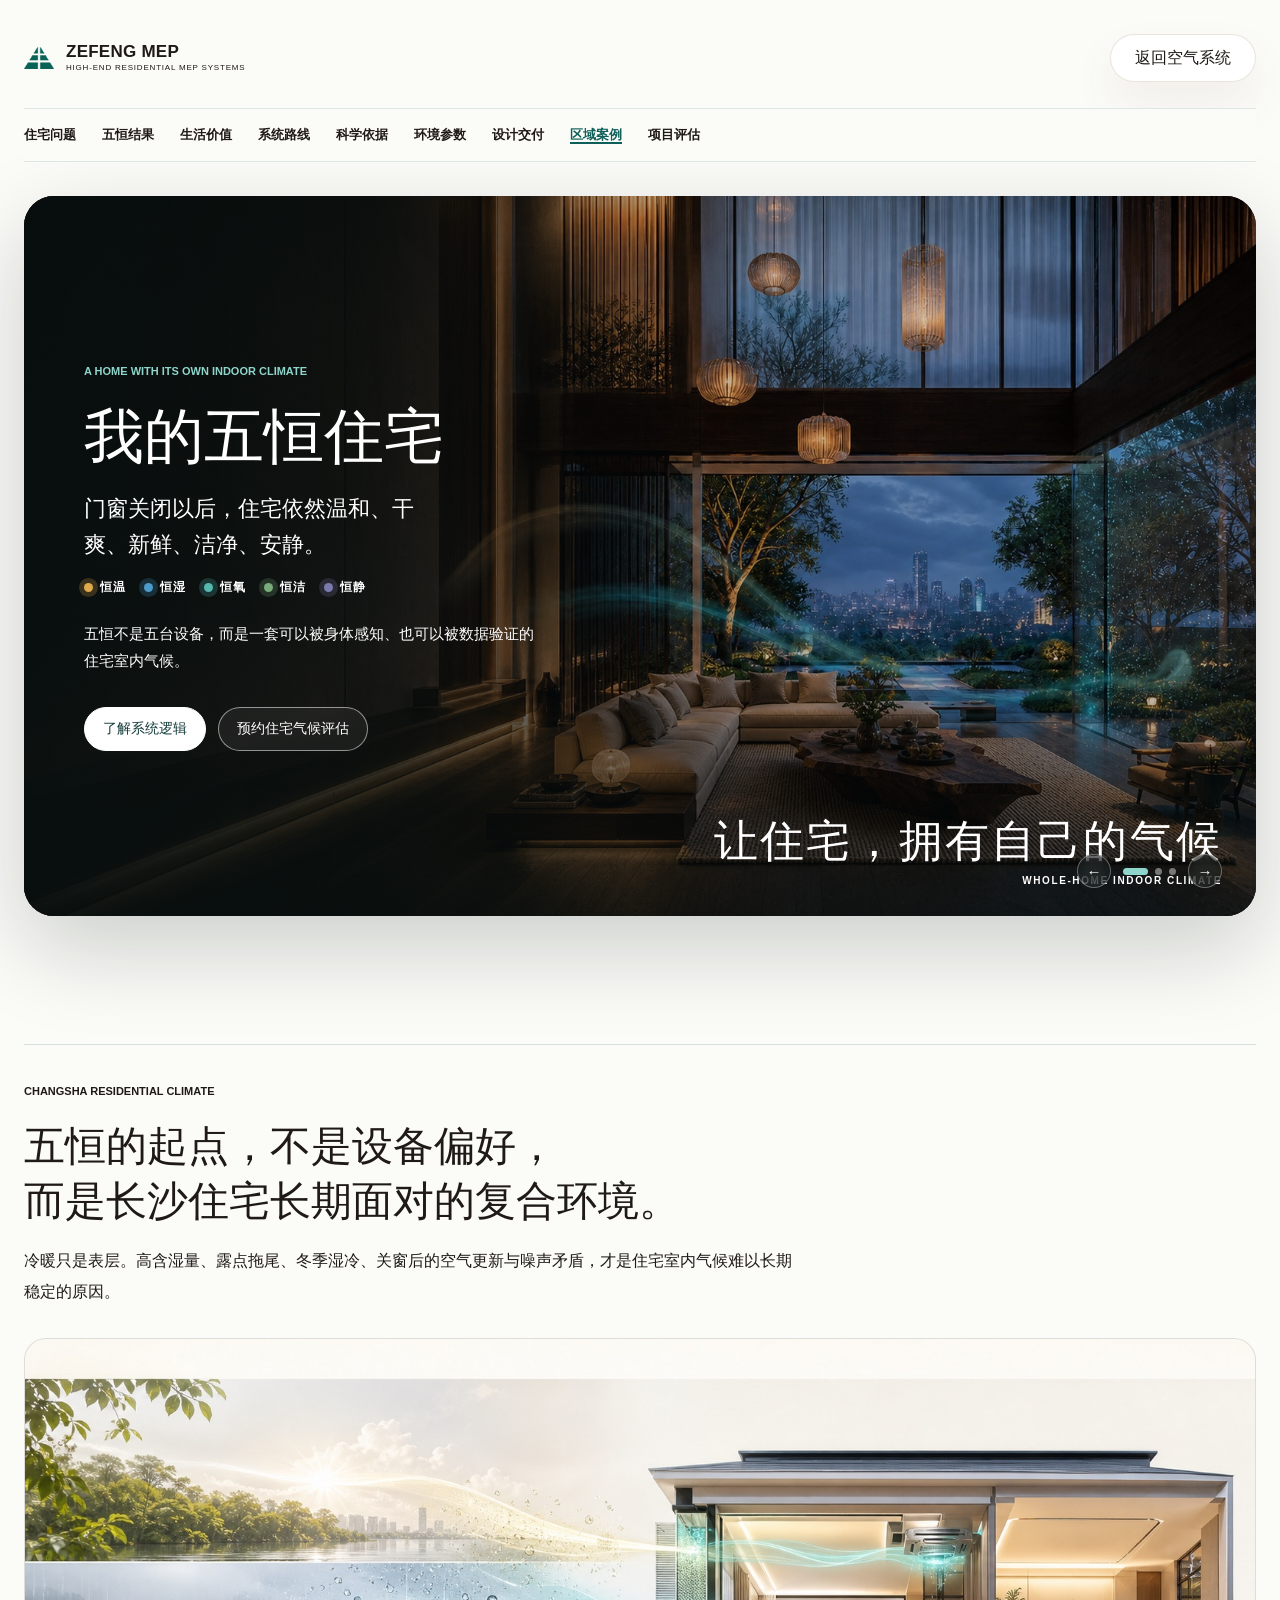
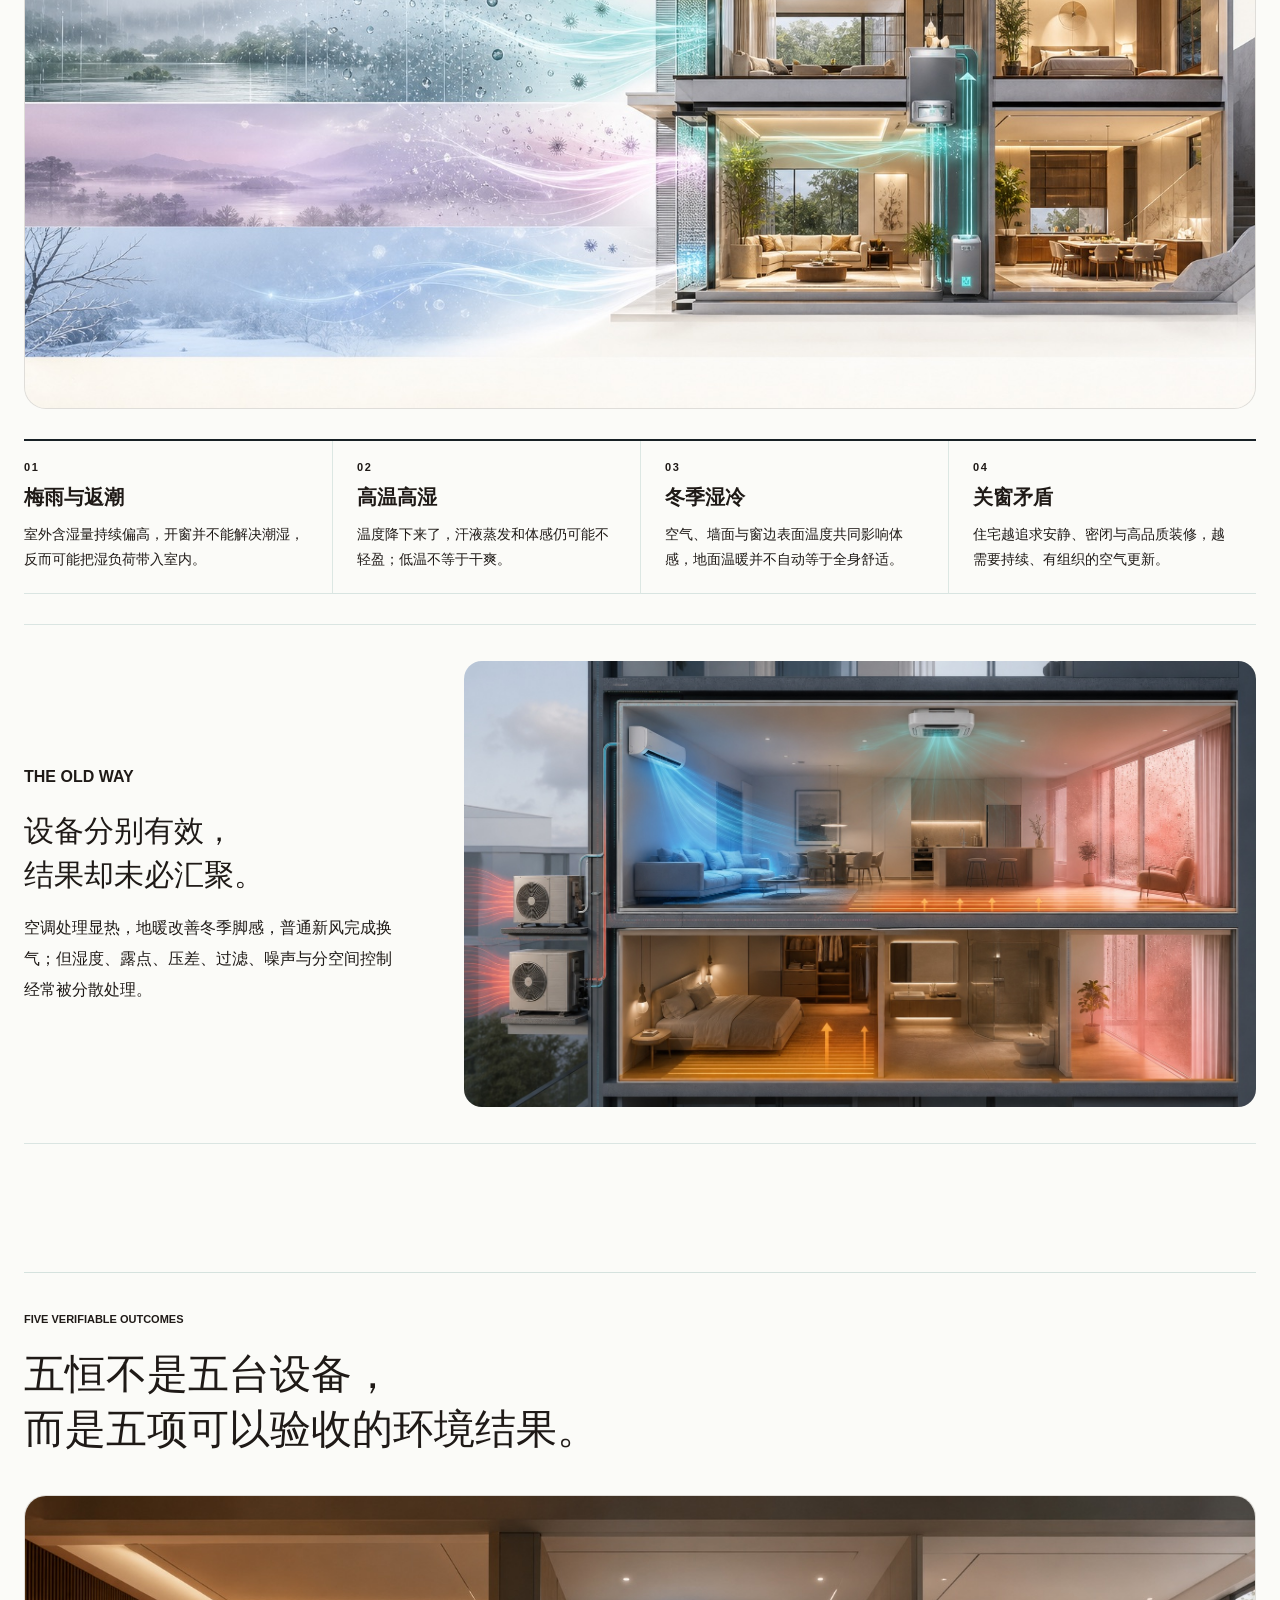
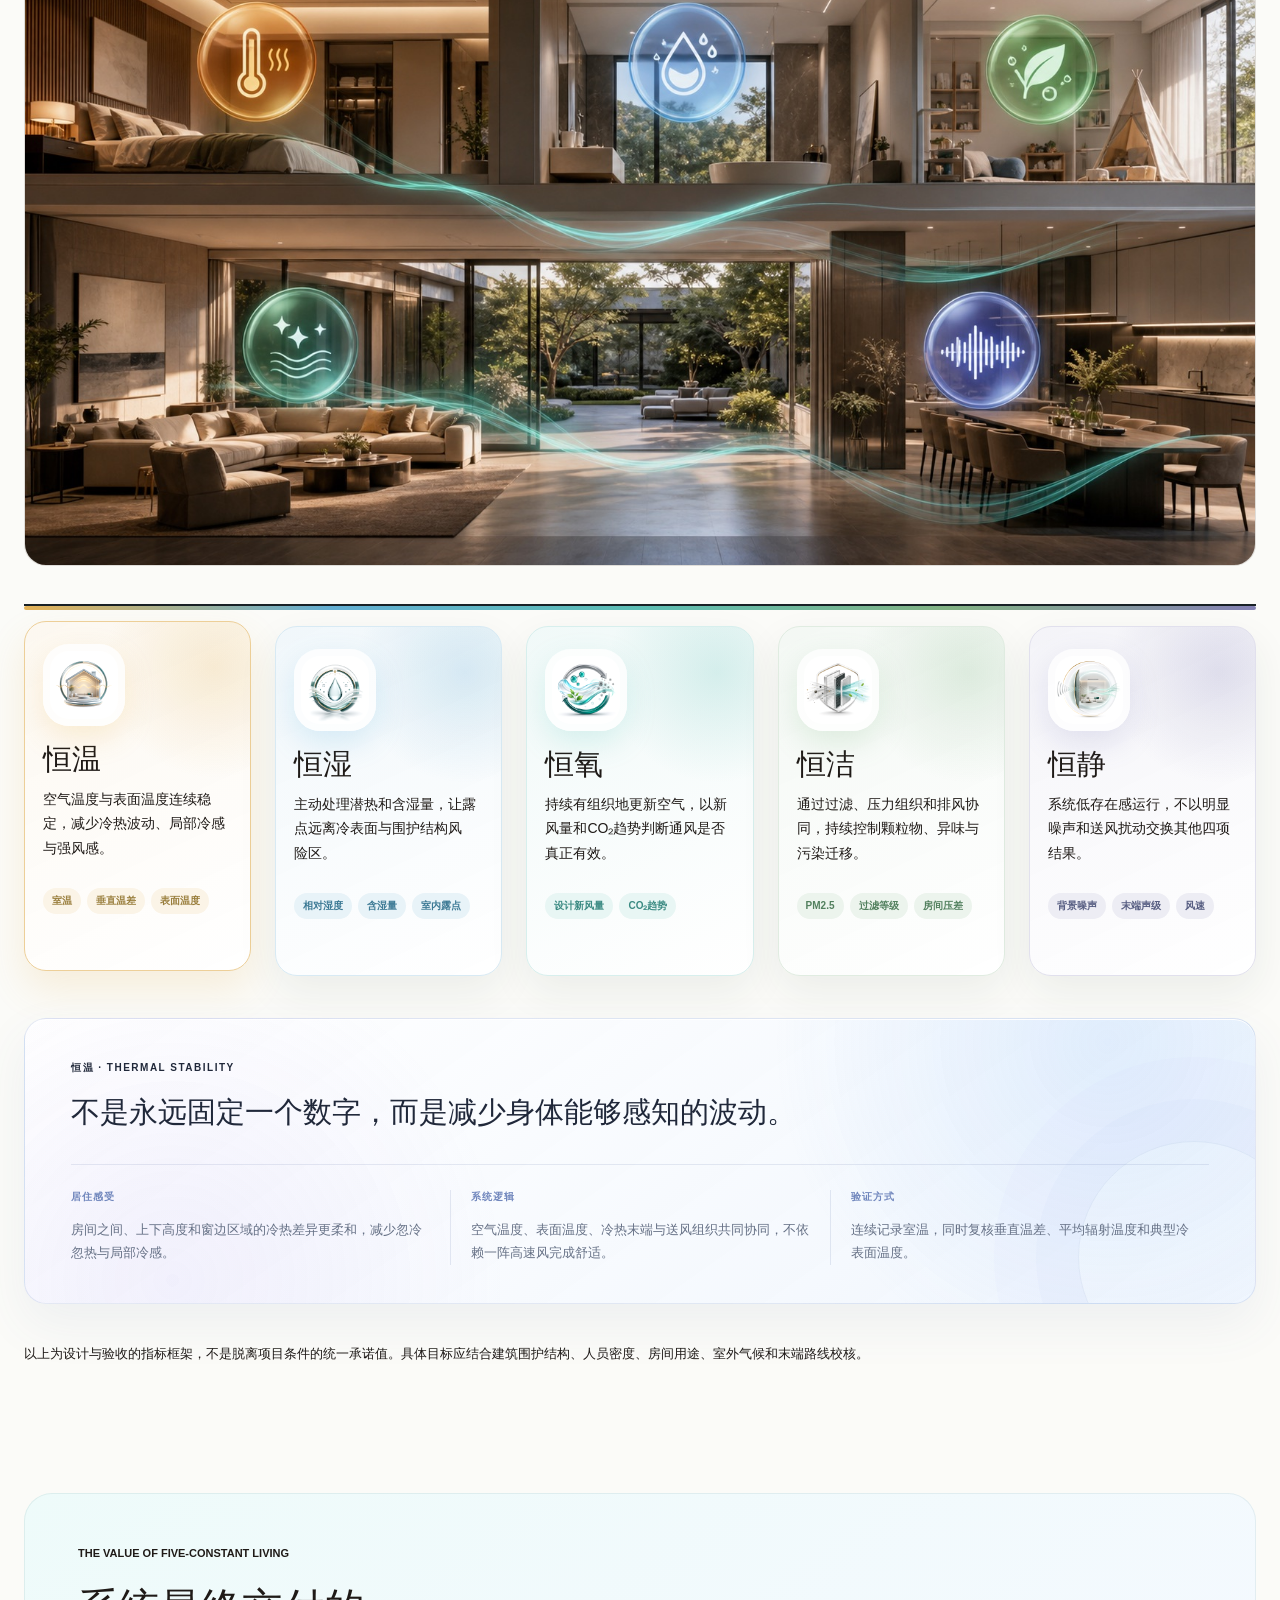
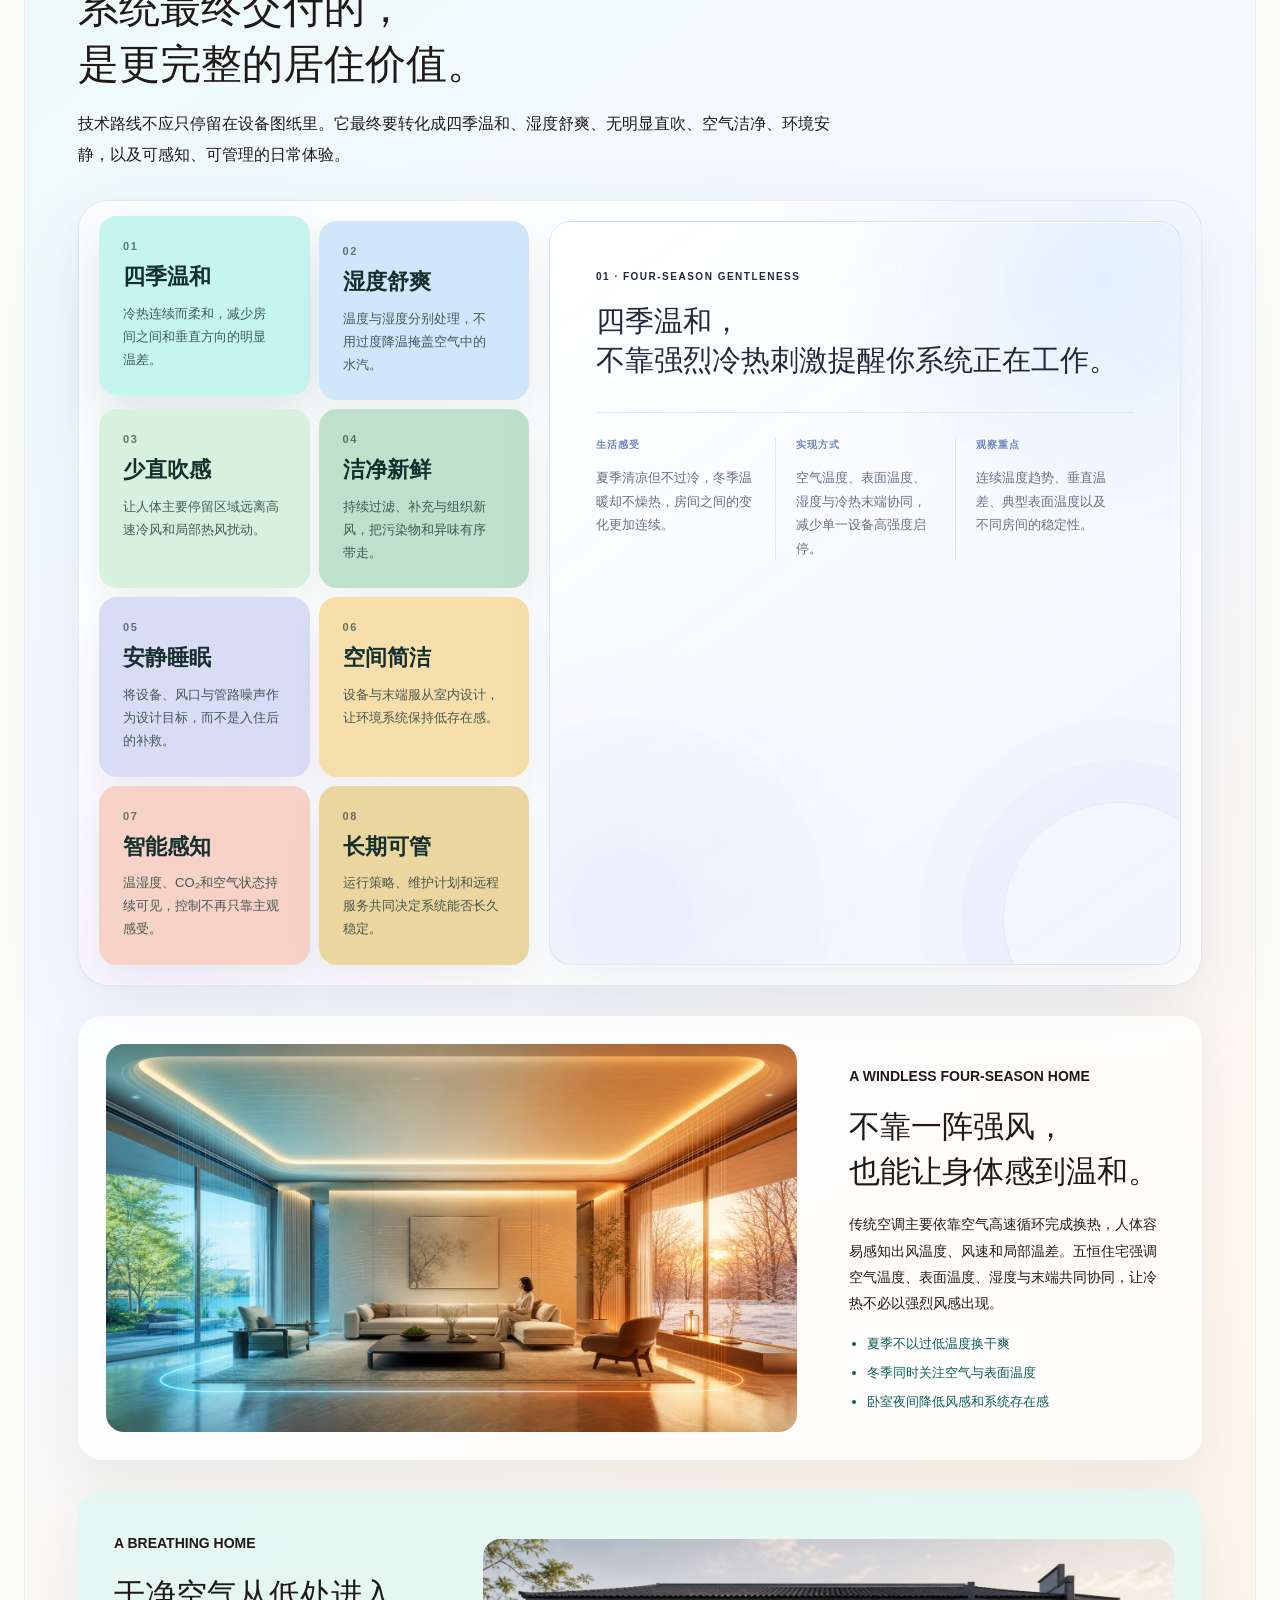
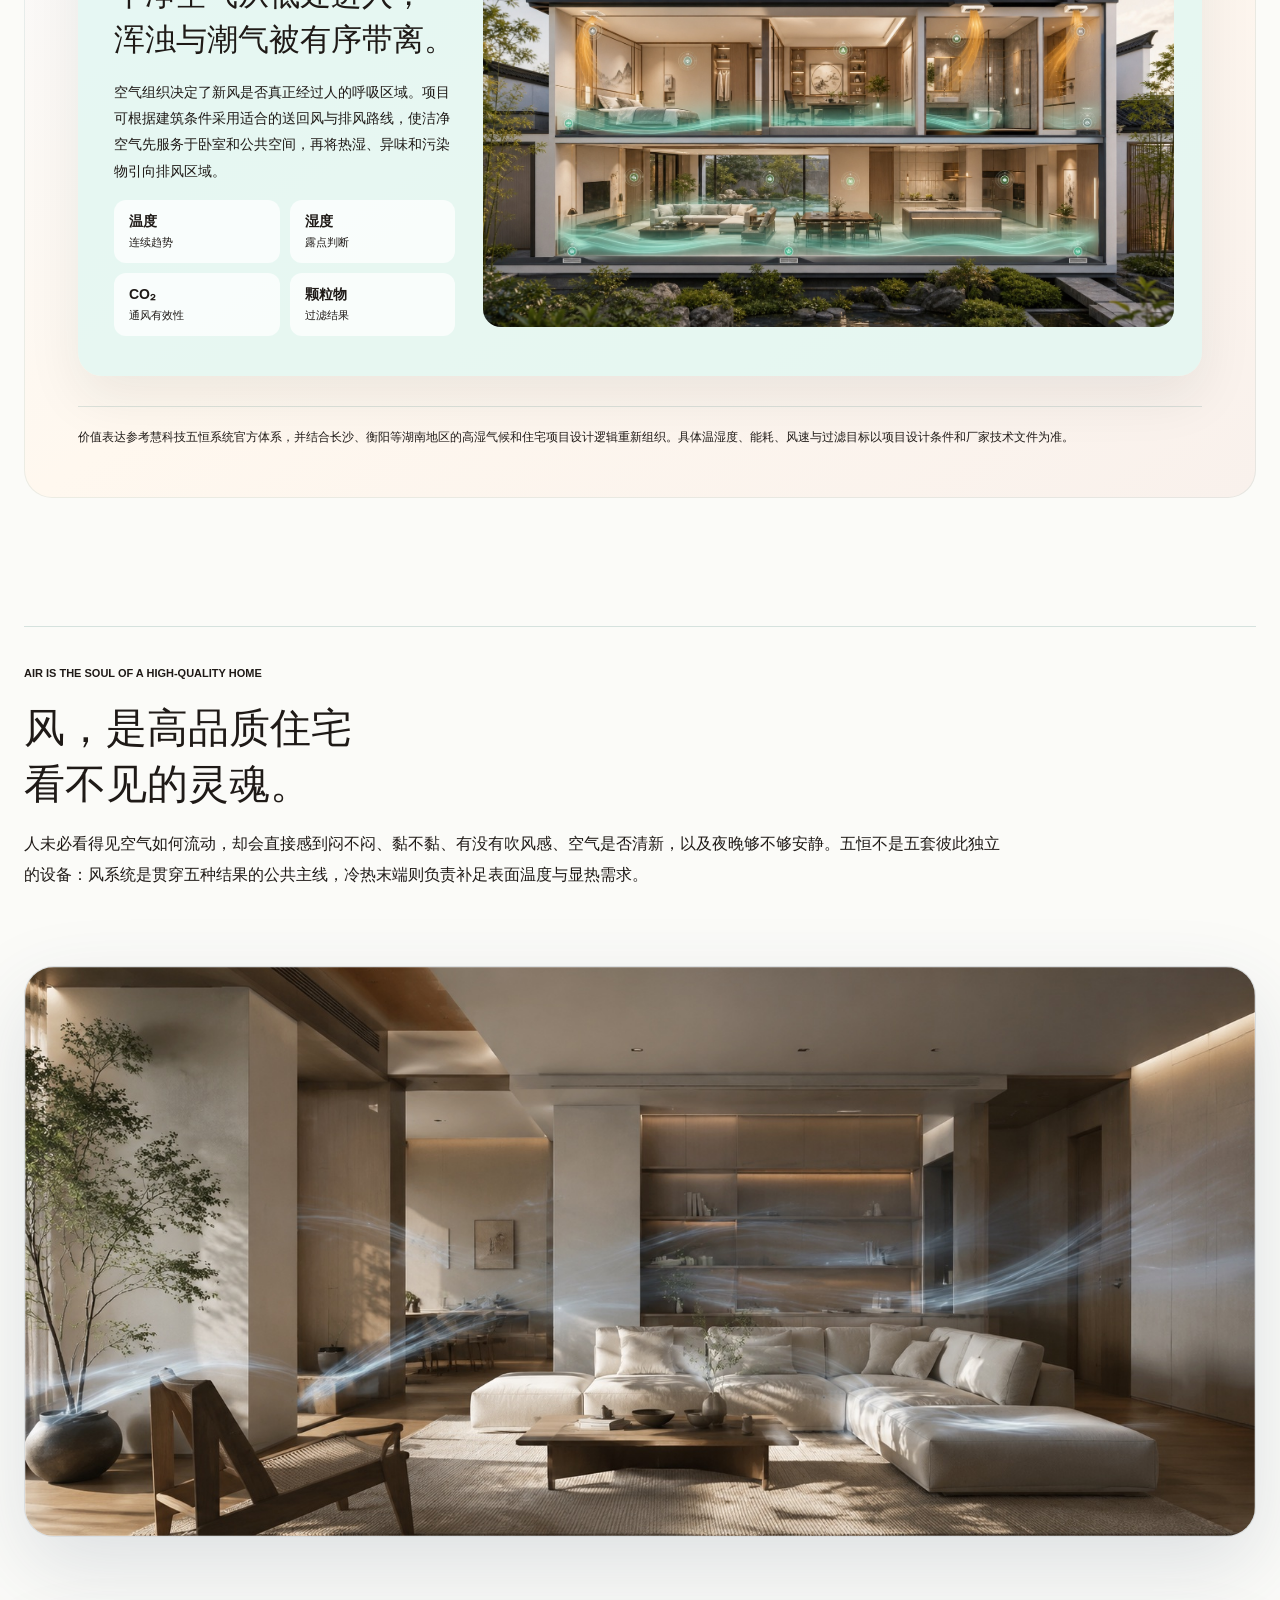
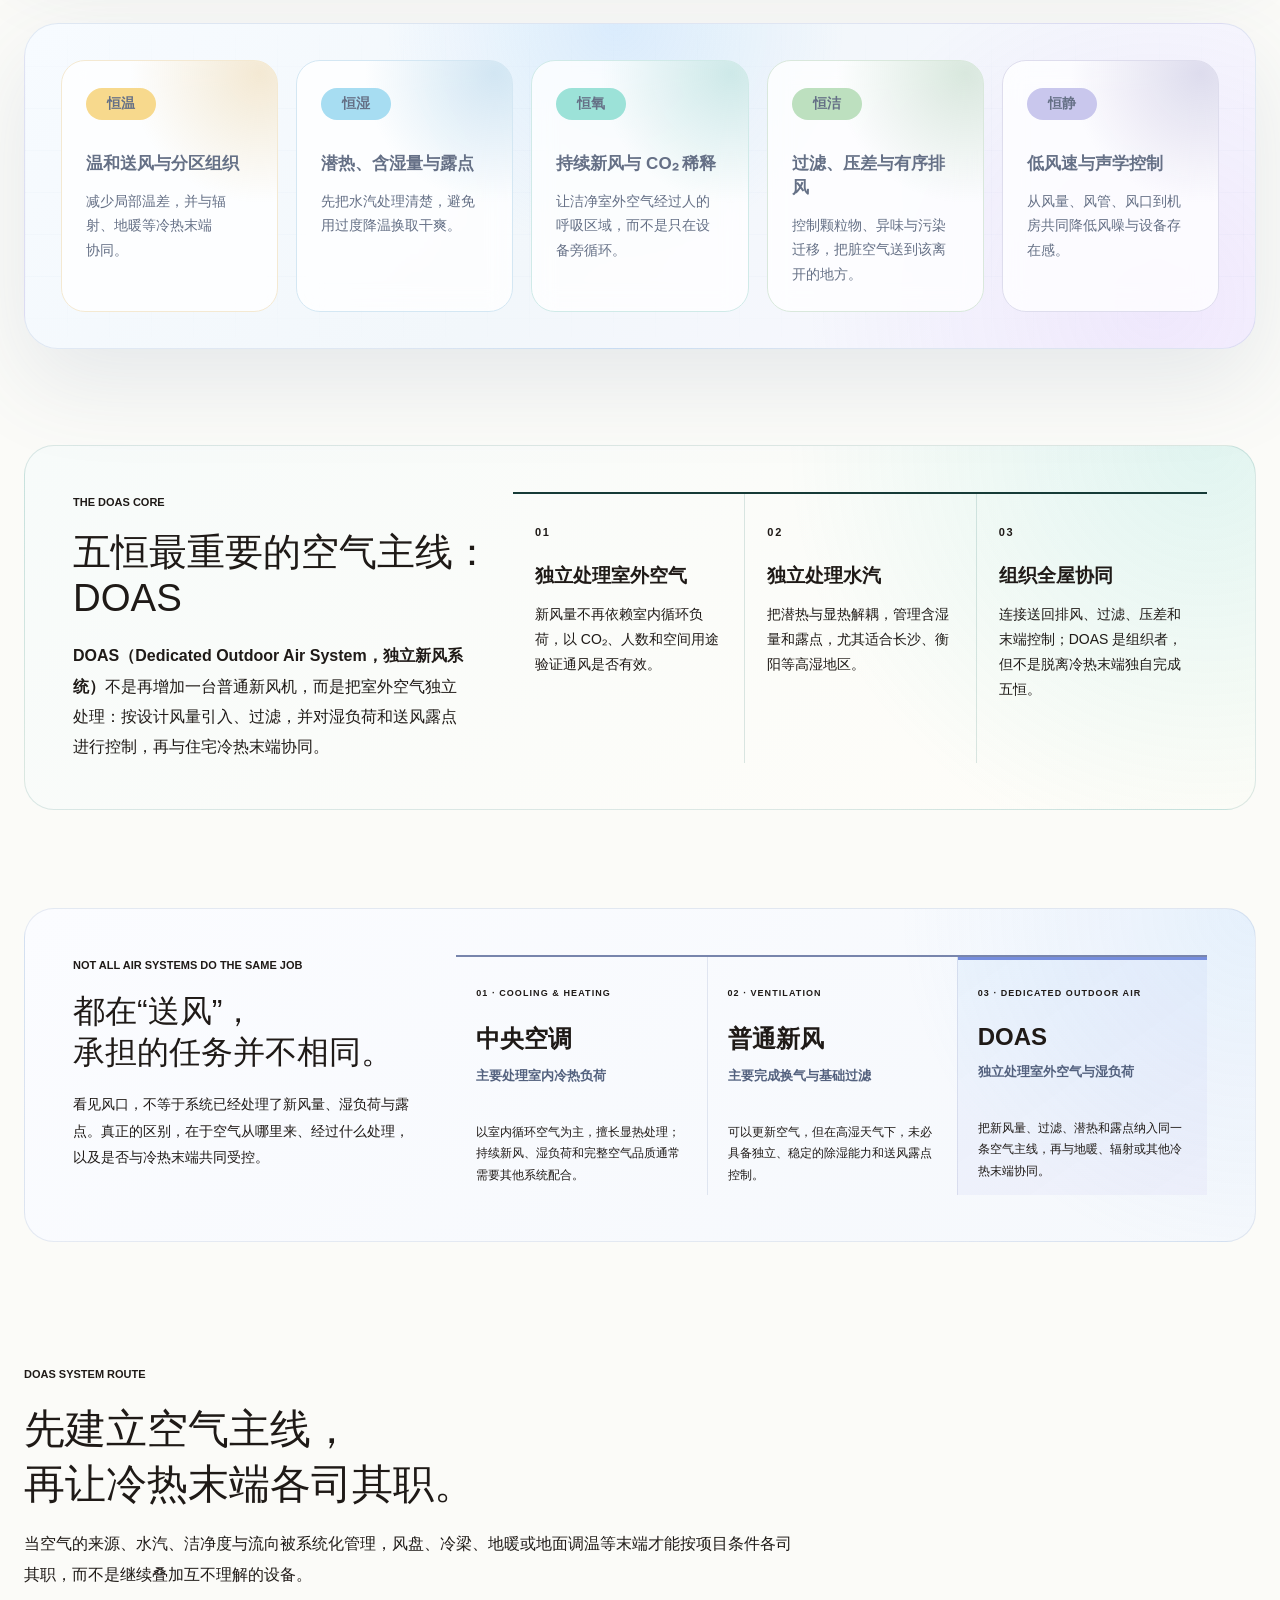
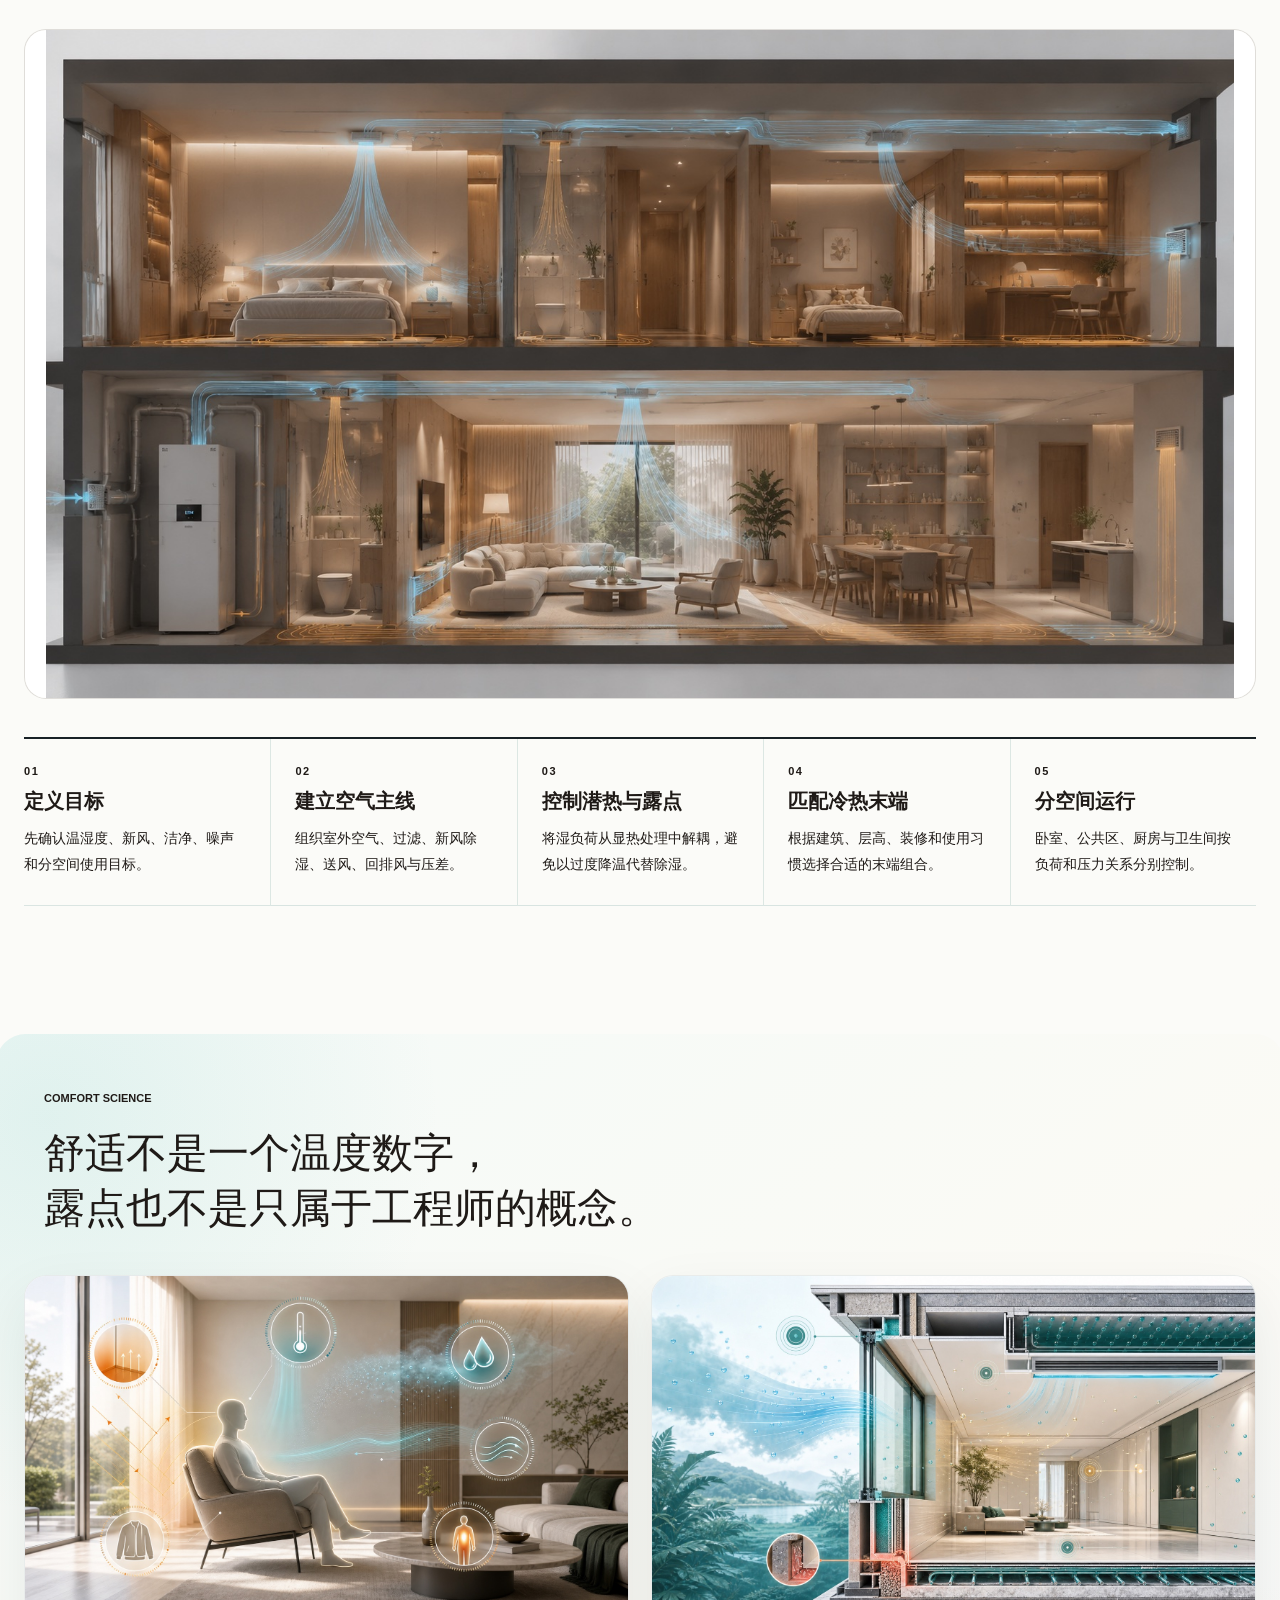
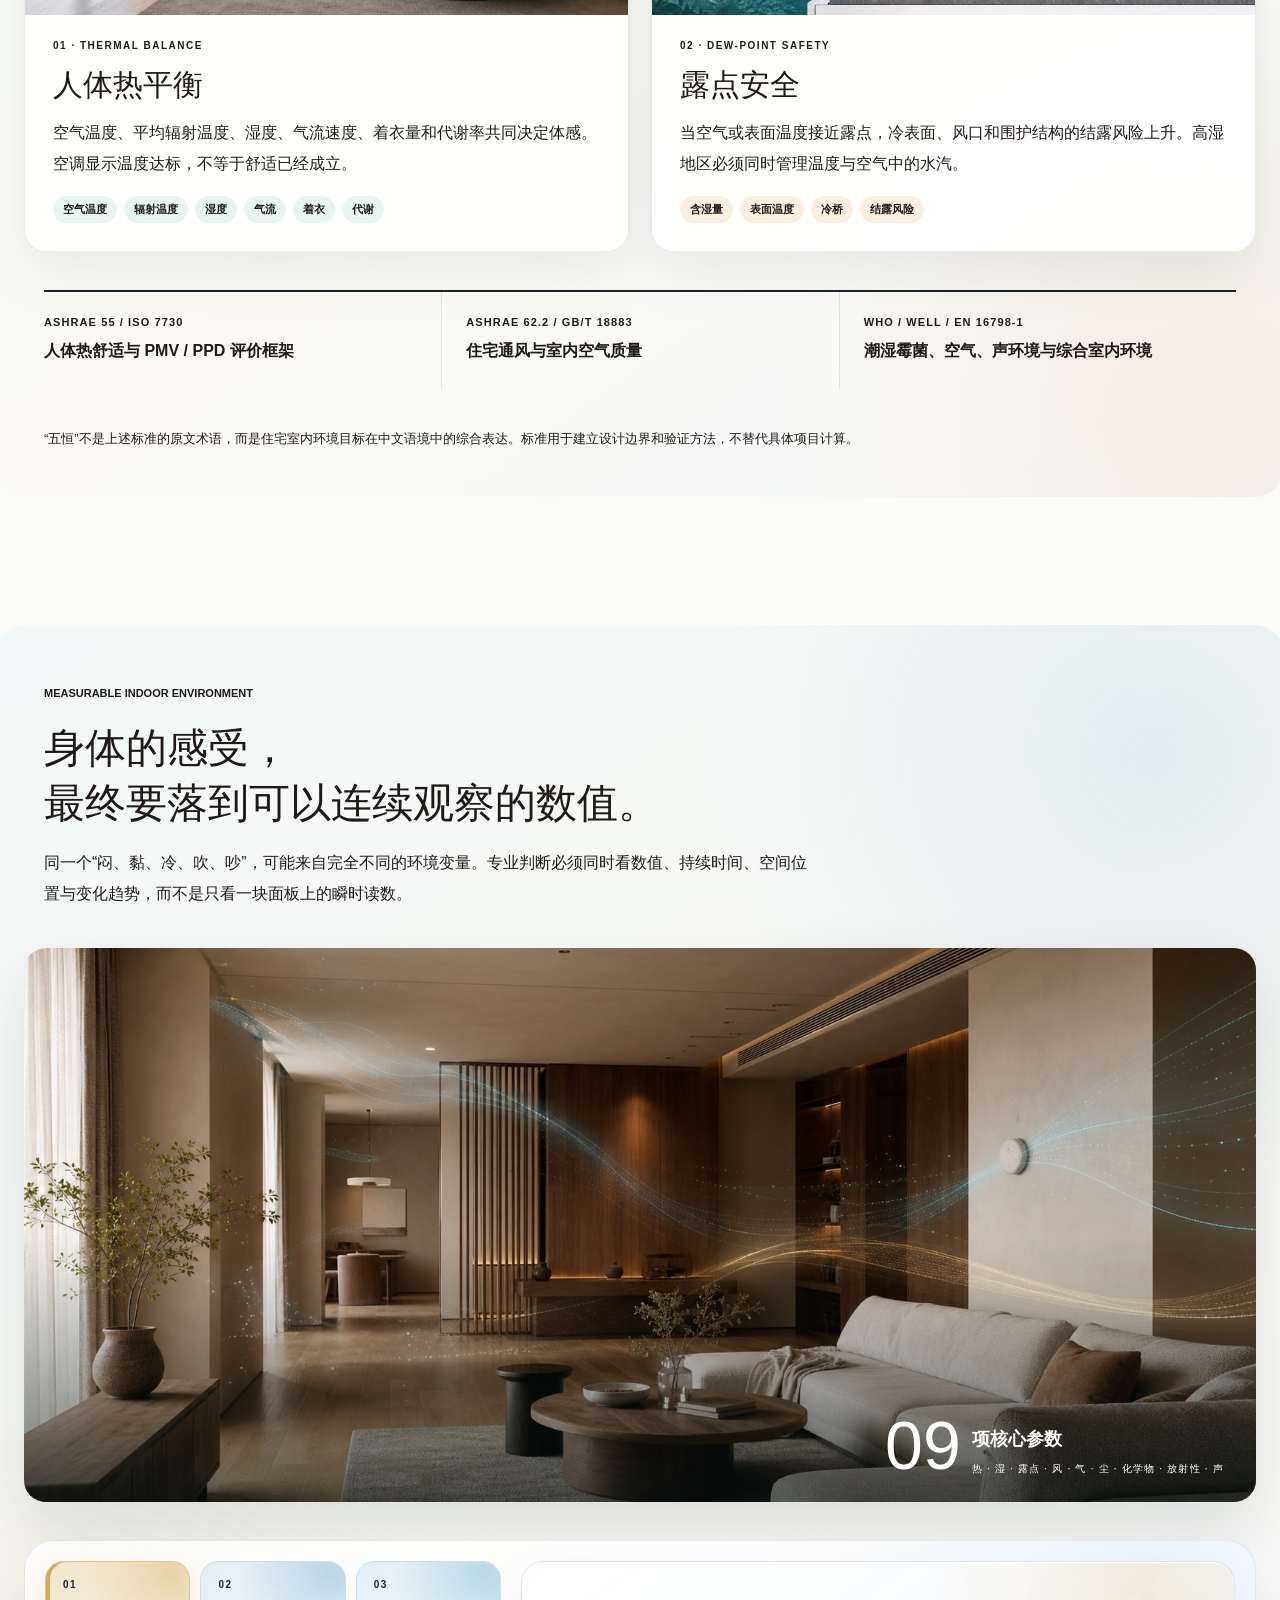
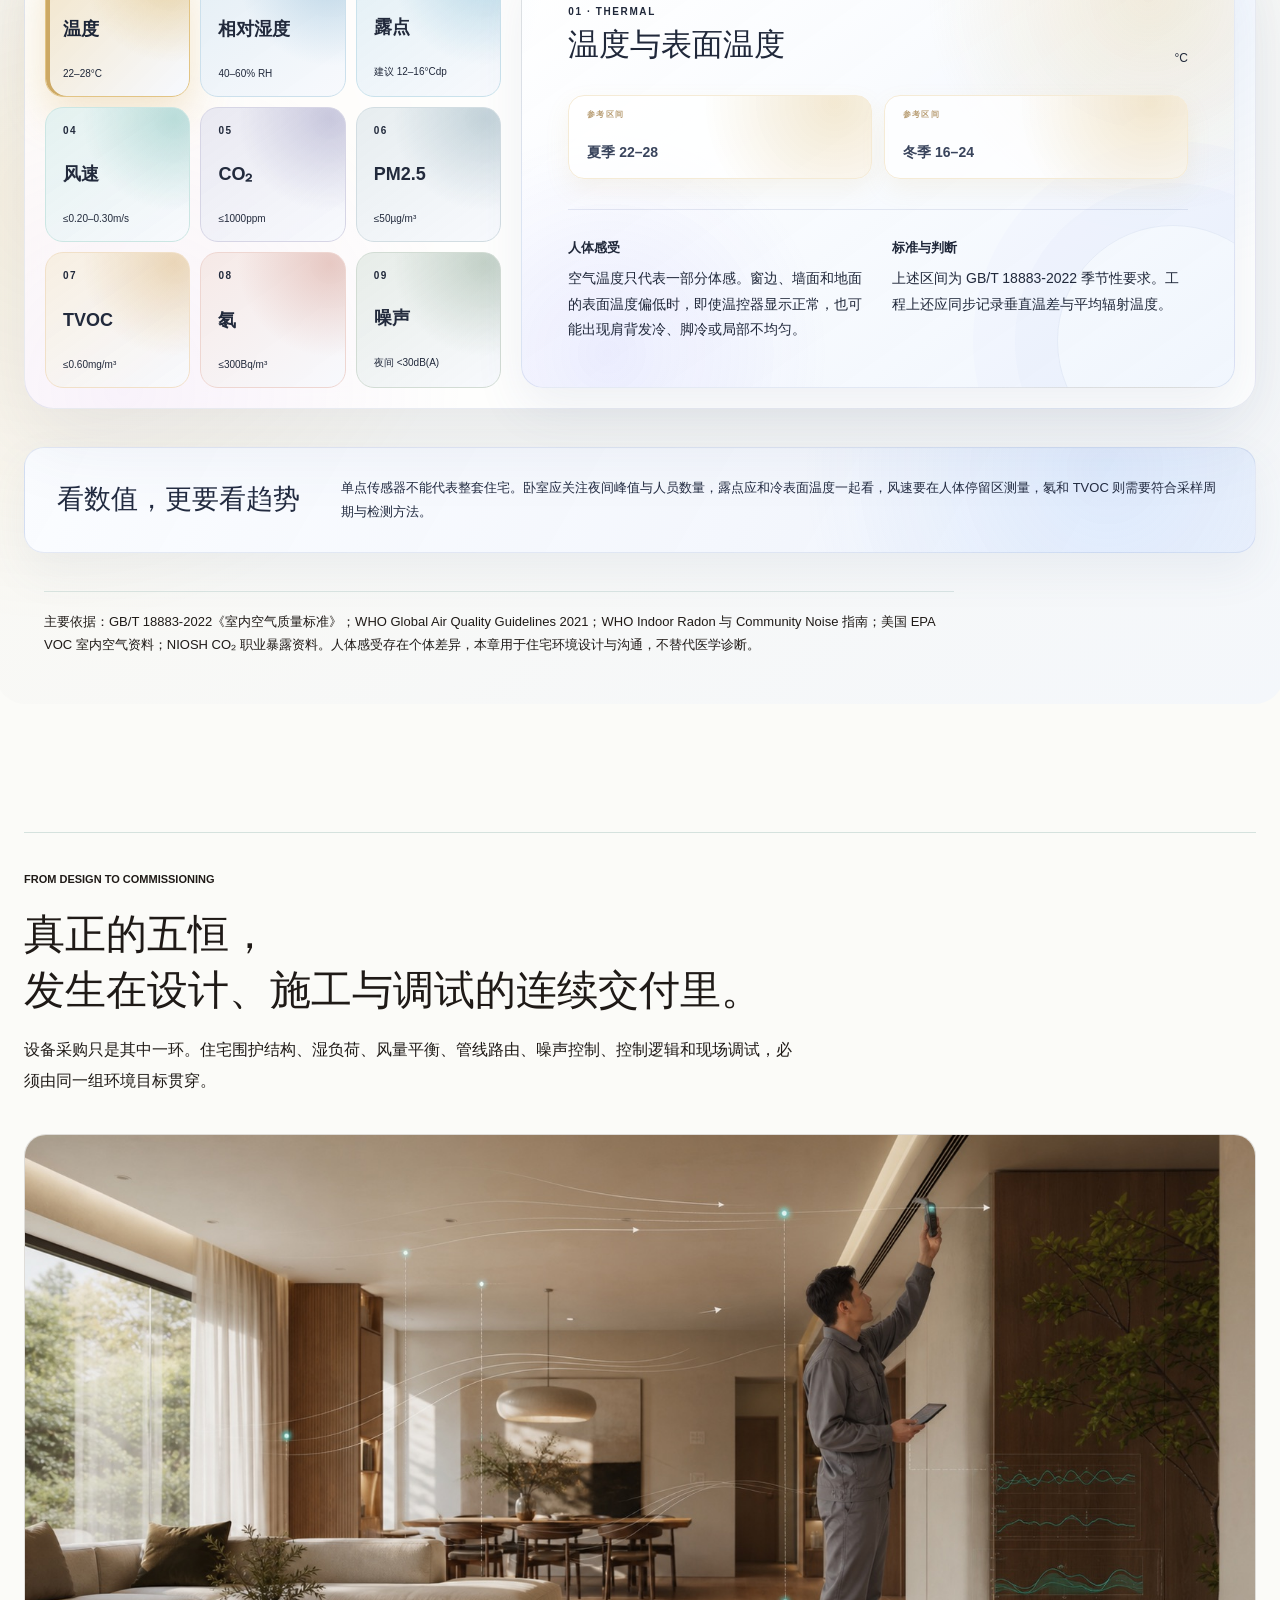
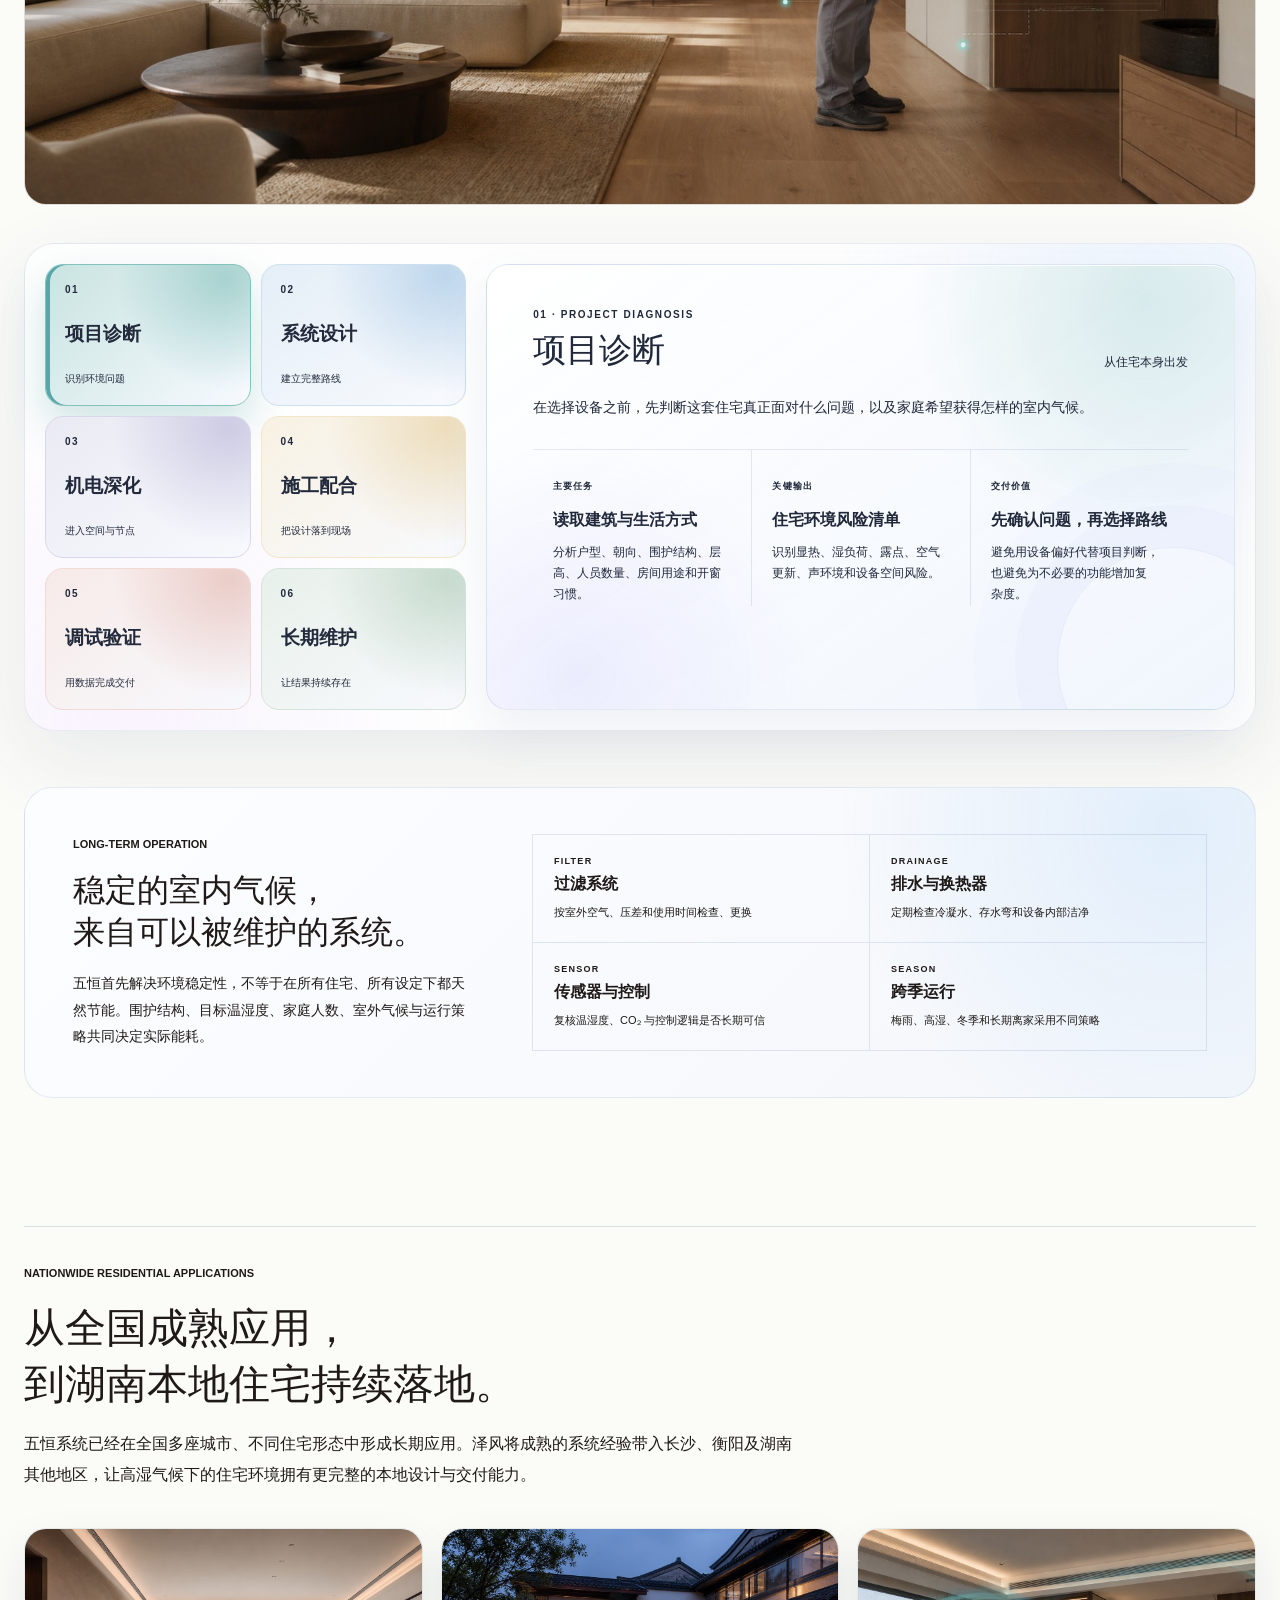
==== commit 0e840686: "feat: add visual storytelling to five-constant column" ====
--- a/five-constant-system/index.html
+++ b/five-constant-system/index.html
@@ -8,7 +8,7 @@
     <title>DOAS 五恒住宅专栏 | ZEFENG MEP</title>
     <link rel="stylesheet" href="../styles.css?v=20260718-14" />
     <link rel="stylesheet" href="../launch-polish.css?v=20260718-14" />
-    <link rel="stylesheet" href="./five-constant-polish.css?v=20260718-14" />
+    <link rel="stylesheet" href="./five-constant-polish.css?v=20260718-15" />
   </head>
   <body class="five-atlas-page doas-book-page fc-page">
     <main class="fc-main">
@@ -182,6 +182,9 @@
           <h2>风，是高品质住宅<br />看不见的灵魂。</h2>
           <p>人未必看得见空气如何流动，却会直接感到闷不闷、黏不黏、有没有吹风感、空气是否清新，以及夜晚够不够安静。五恒不是五套彼此独立的设备：风系统是贯穿五种结果的公共主线，冷热末端则负责补足表面温度与显热需求。</p>
         </header>
+        <figure class="fc-wide-image fc-air-soul-image">
+          <img src="../images/doas-air-soul-interior-20260718.jpg" width="1672" height="941" alt="木质与亚麻空间中柔和而均匀的空气流动，表现高品质住宅看不见的空气体验" loading="lazy" decoding="async" />
+        </figure>
 
         <div class="fc-air-backbone" aria-label="风系统与五恒结果的关系">
           <article class="air-warm"><span>恒温</span><strong>温和送风与分区组织</strong><p>减少局部温差，并与辐射、地暖等冷热末端协同。</p></article>
@@ -243,7 +246,7 @@
           <h2>先建立空气主线，<br />再让冷热末端各司其职。</h2>
           <p>当空气的来源、水汽、洁净度与流向被系统化管理，风盘、冷梁、地暖或地面调温等末端才能按项目条件各司其职，而不是继续叠加互不理解的设备。</p>
         </header>
-        <figure class="fc-wide-image fc-diagram"><img src="../images/doas-system-route-premium-20260718.jpg" width="1672" height="941" alt="DOAS新风除湿、过滤、露点控制与住宅冷热末端协同运行的系统路线" loading="lazy" decoding="async" /></figure>
+        <figure class="fc-wide-image fc-diagram"><img src="../images/doas-system-route-cutaway-20260718.jpg" width="1672" height="941" alt="DOAS新风系统与住宅冷热末端协同运行的室内剖面路线" loading="lazy" decoding="async" /></figure>
         <ol class="fc-flow">
           <li><span>01</span><strong>定义目标</strong><p>先确认温湿度、新风、洁净、噪声和分空间使用目标。</p></li>
           <li><span>02</span><strong>建立空气主线</strong><p>组织室外空气、过滤、新风除湿、送风、回排风与压差。</p></li>
@@ -516,11 +519,14 @@
         </aside>
       </section>
 
-      <section class="fc-proof">
+      <section class="fc-proof" id="fc-proof">
         <div>
           <p class="fc-kicker">PROJECT EVIDENCE</p>
           <h2>我们用运行结果，<br />而不是设备数量证明系统。</h2>
         </div>
+        <figure class="fc-wide-image fc-proof-image">
+          <img src="../images/doas-project-evidence-data-20260718.jpg" width="1672" height="941" alt="住宅多房间环境传感节点与连续运行趋势形成的项目验证记录" loading="lazy" decoding="async" />
+        </figure>
         <div class="fc-proof-console">
           <div class="fc-proof-list">
             <button class="is-selected" type="button" data-topic="proof-climate"><span>01</span><strong>温湿度与露点</strong><small>连续趋势记录</small></button>
--- a/five-constant-system/five-constant-polish.css
+++ b/five-constant-system/five-constant-polish.css
@@ -406,6 +406,20 @@
 
 html body.fc-page .fc-proof h2 {
   margin-bottom: 0;
+}
+
+html body.fc-page .fc-proof-image {
+  position: relative;
+  margin-top: 34px;
+  border-color: rgba(88, 126, 178, .16);
+  border-radius: 24px;
+  background: #e9eef4;
+  box-shadow: 0 26px 72px rgba(57, 77, 112, .13);
+}
+
+html body.fc-page .fc-proof-image img {
+  aspect-ratio: 16 / 6.7;
+  object-position: center 36%;
 }
 
 html body.fc-page .fc-proof-list {
@@ -983,6 +997,28 @@
   max-width: 980px;
 }
 
+.fc-air-soul-image {
+  position: relative;
+  margin-top: 38px;
+  border-color: rgba(96, 130, 174, .16);
+  border-radius: 30px;
+  box-shadow: 0 30px 82px rgba(55, 74, 105, .15);
+}
+
+.fc-air-soul-image::after,
+.fc-proof-image::after {
+  content: "";
+  position: absolute;
+  inset: 0;
+  pointer-events: none;
+  box-shadow: inset 0 0 0 1px rgba(255,255,255,.24);
+}
+
+.fc-air-soul-image img {
+  aspect-ratio: 16 / 7.4;
+  object-position: center 54%;
+}
+
 .fc-air-backbone {
   --air-gap: 18px;
   position: relative;
@@ -1282,6 +1318,10 @@
     radial-gradient(circle at 8% 96%, rgba(203,151,255,.10), transparent 28%),
     rgba(255,255,255,.78);
   box-shadow: 0 28px 80px rgba(70,88,132,.09);
+}
+
+html body.fc-page .fc-proof-console {
+  margin-top: 22px;
 }
 
 .fc-value-console .fc-value-spectrum {
@@ -2317,6 +2357,15 @@
     width: 100%;
     max-width: 100%;
   }
+  .fc-diagram {
+    overflow: hidden;
+  }
+  .fc-diagram img {
+    width: 100%;
+    max-width: 100%;
+    aspect-ratio: 16 / 9;
+    object-fit: contain;
+  }
   .fc-air-backbone {
     grid-template-columns: 1fr;
     margin-block: 32px 46px;
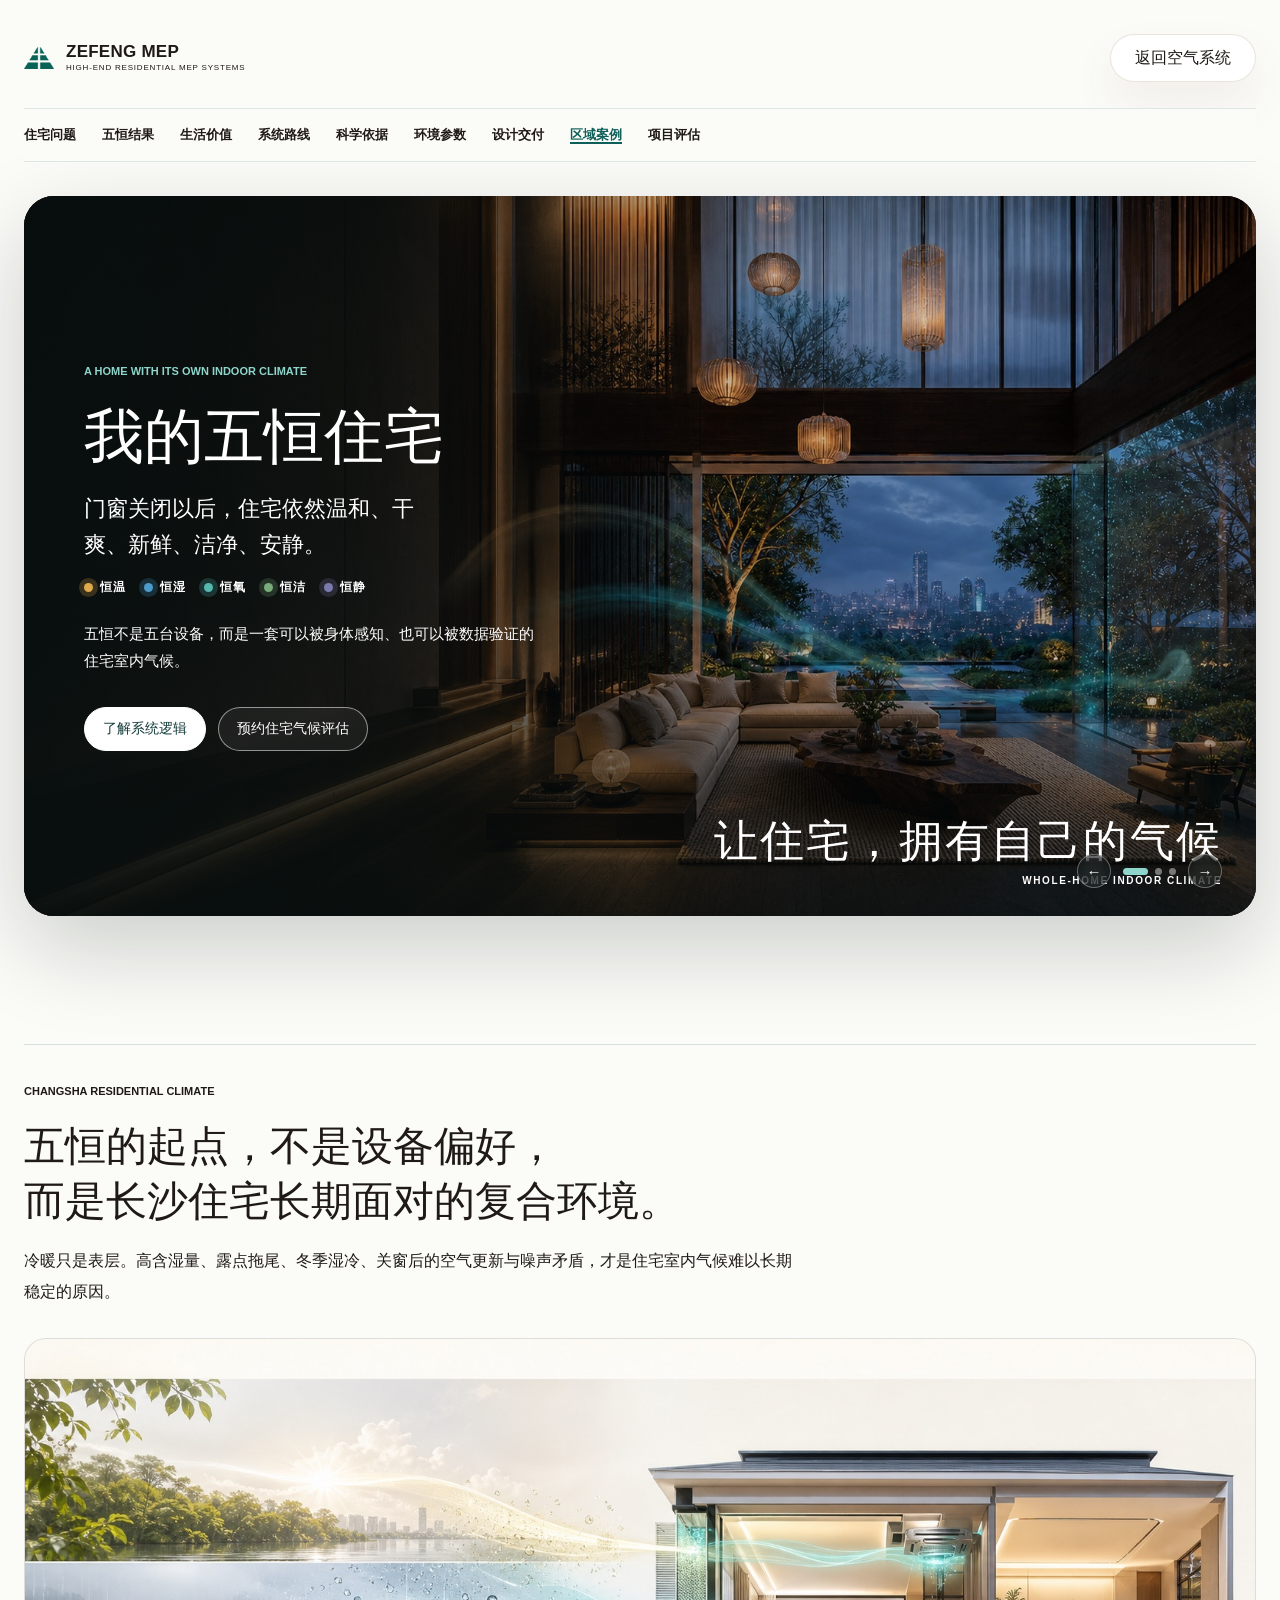
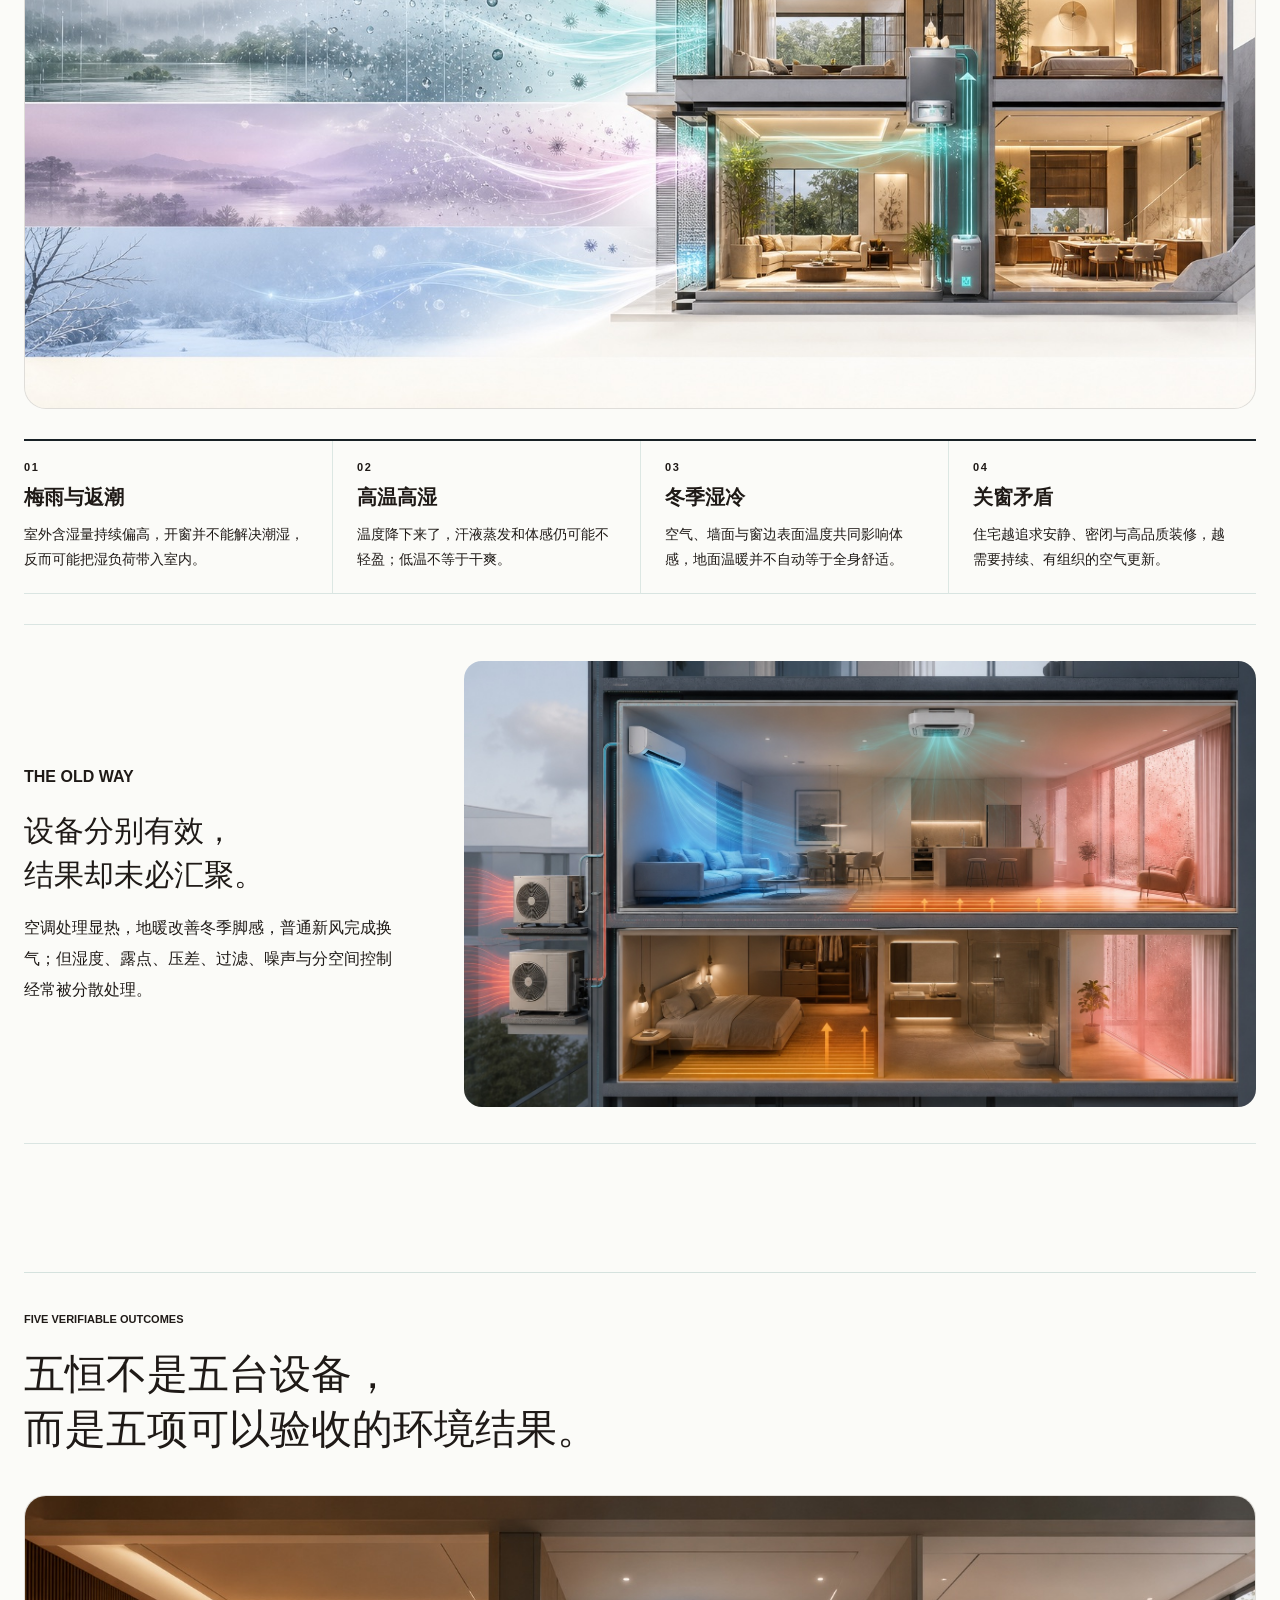
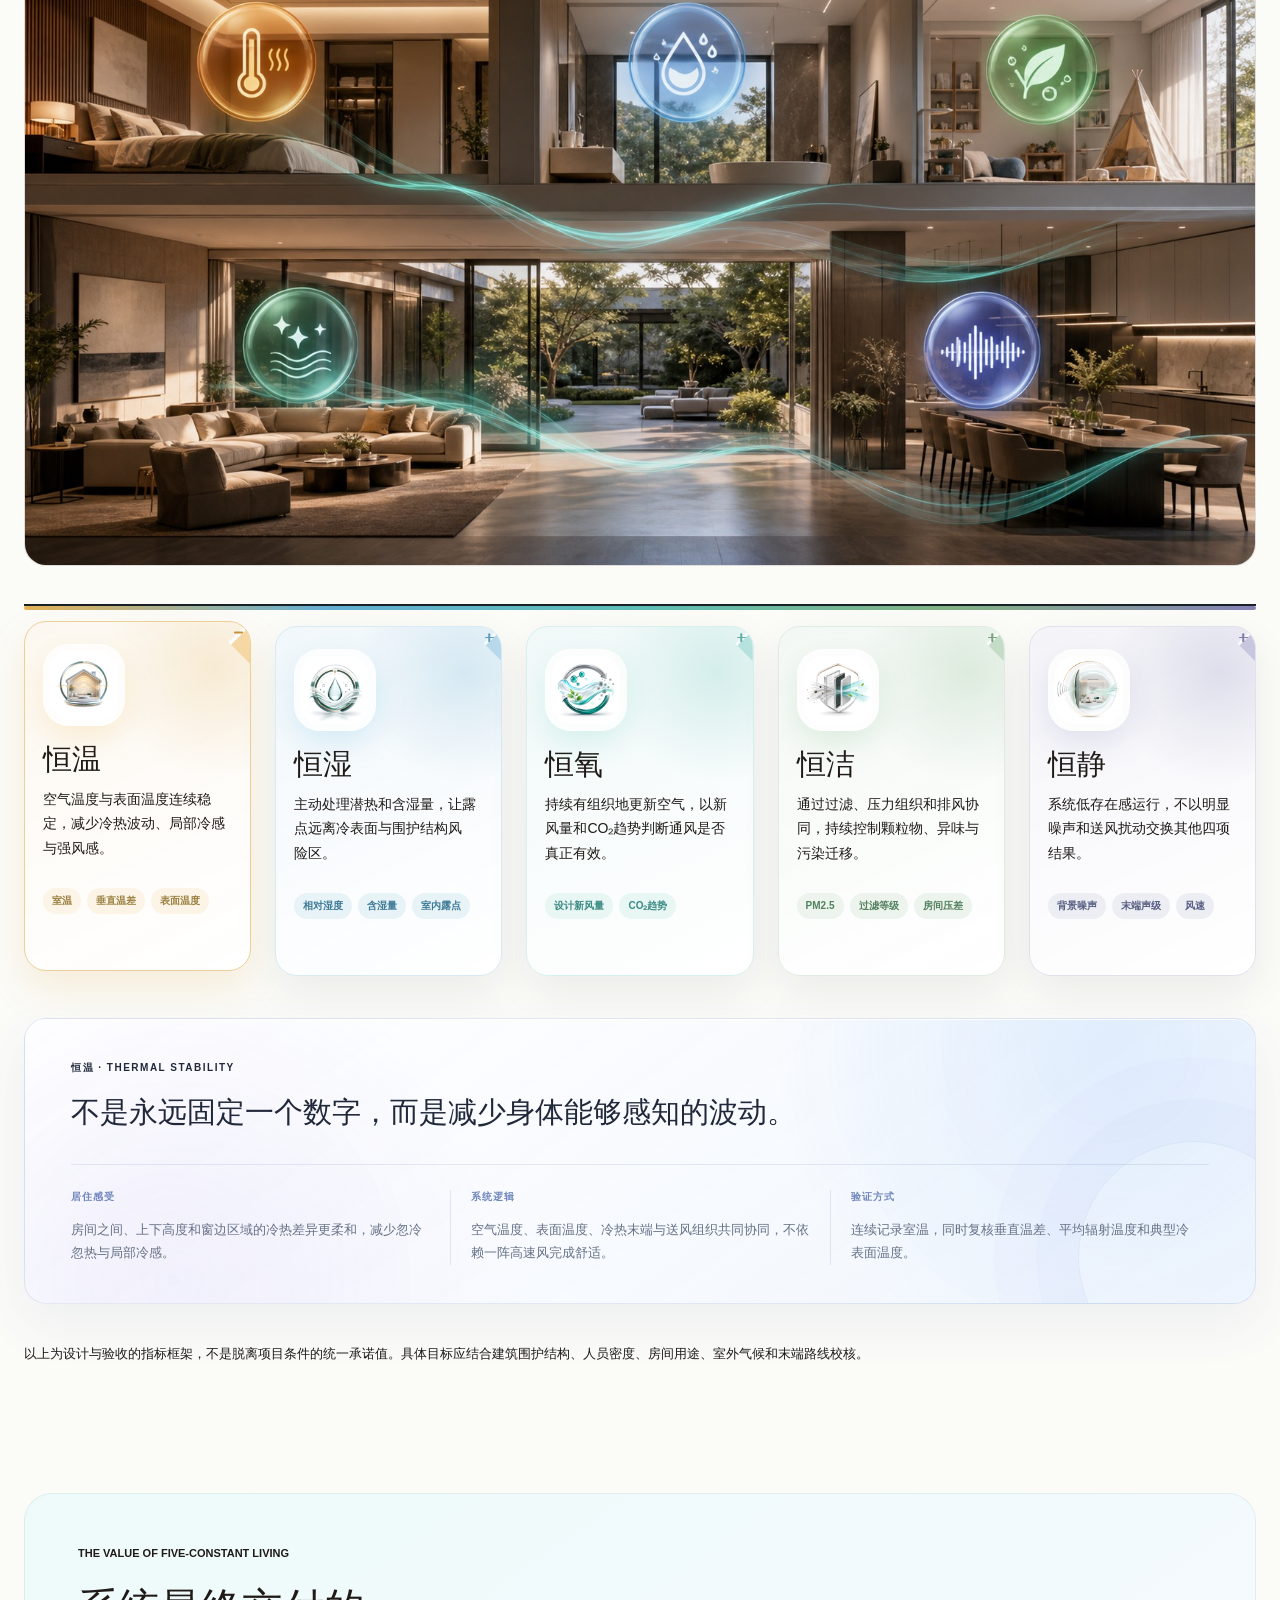
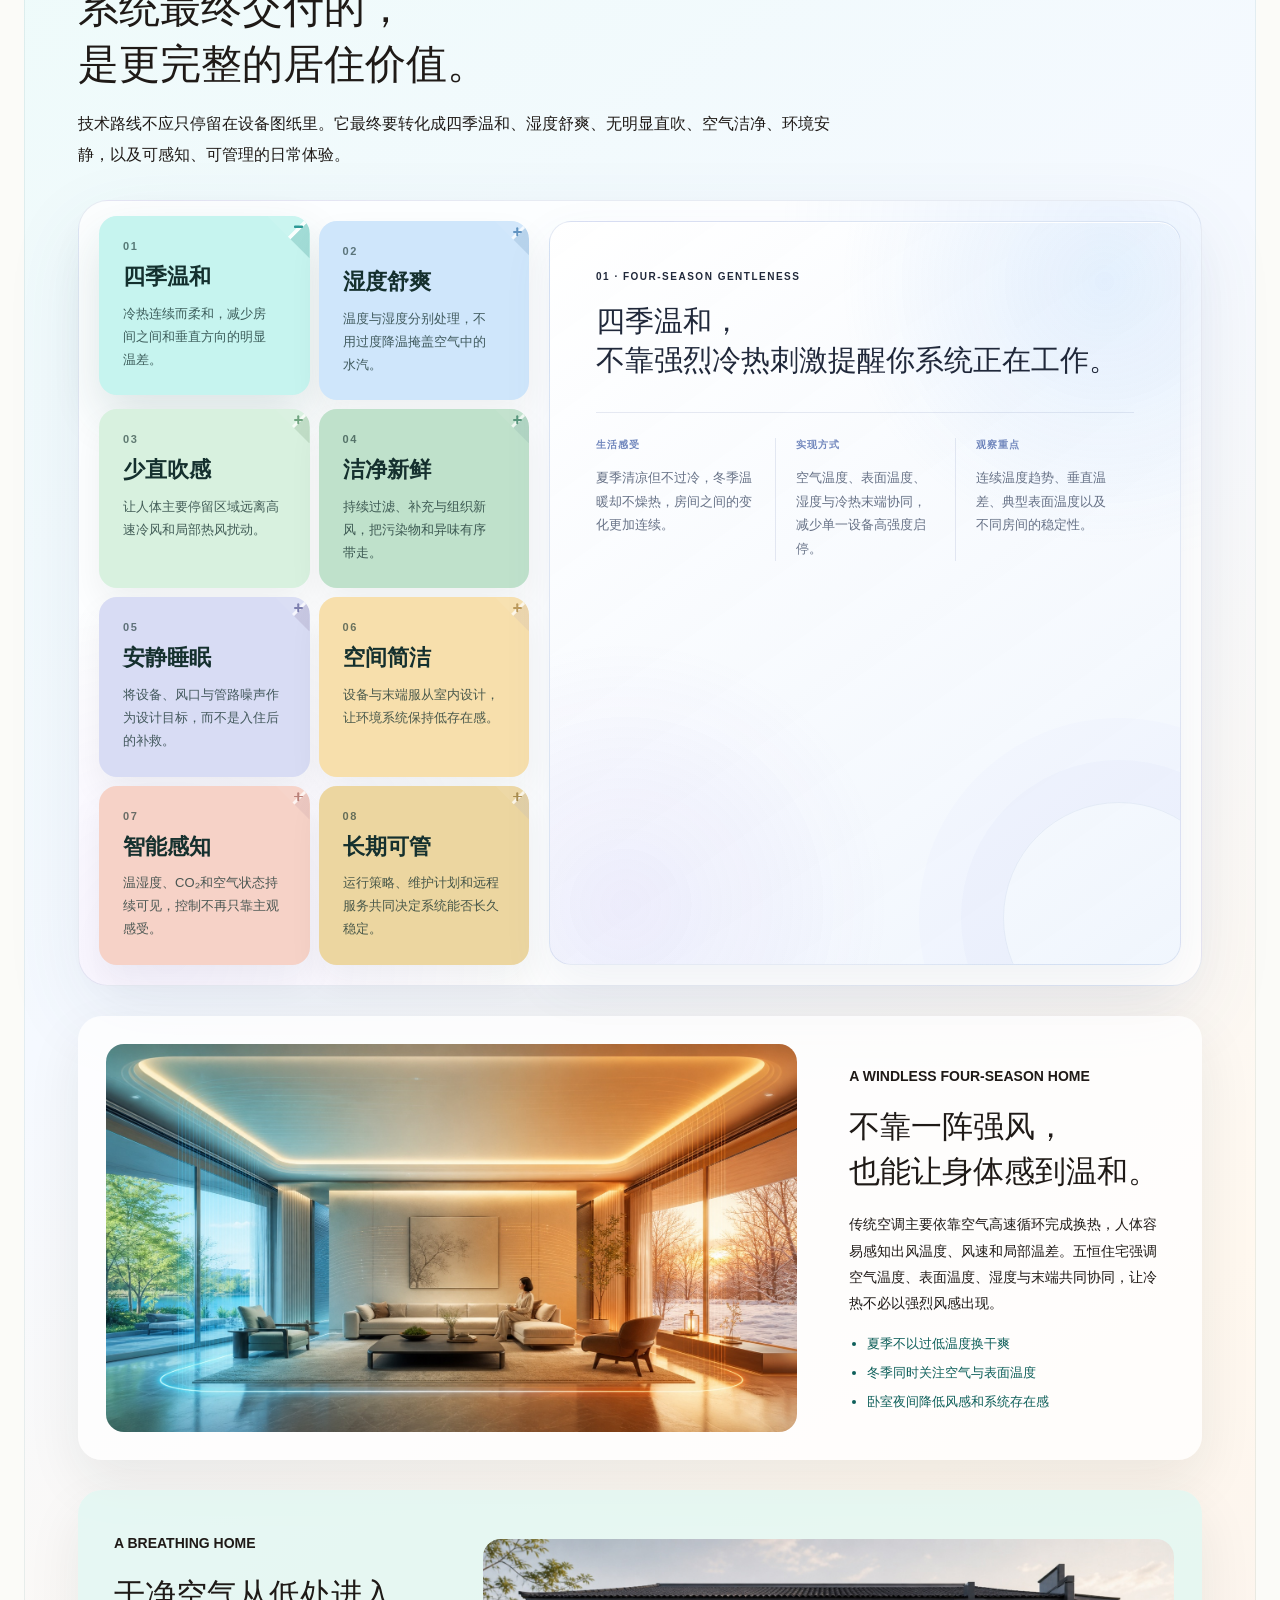
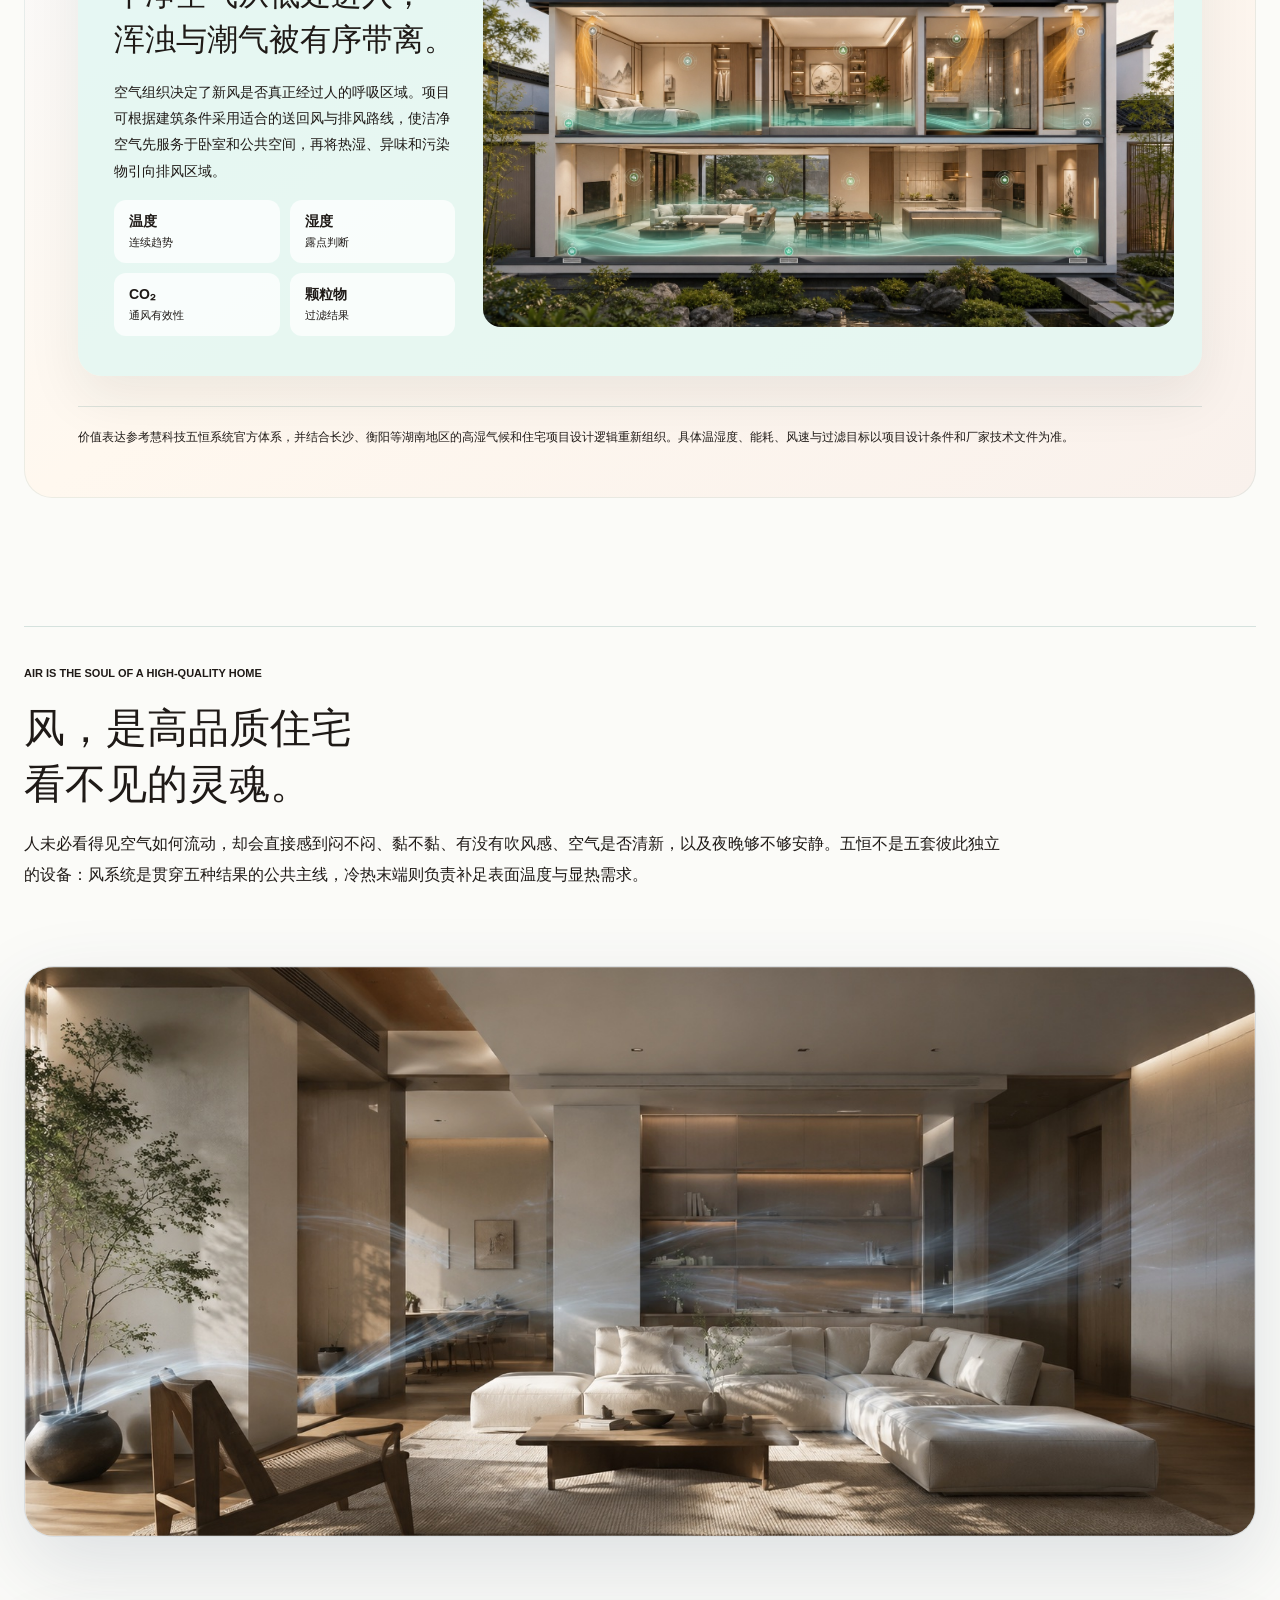
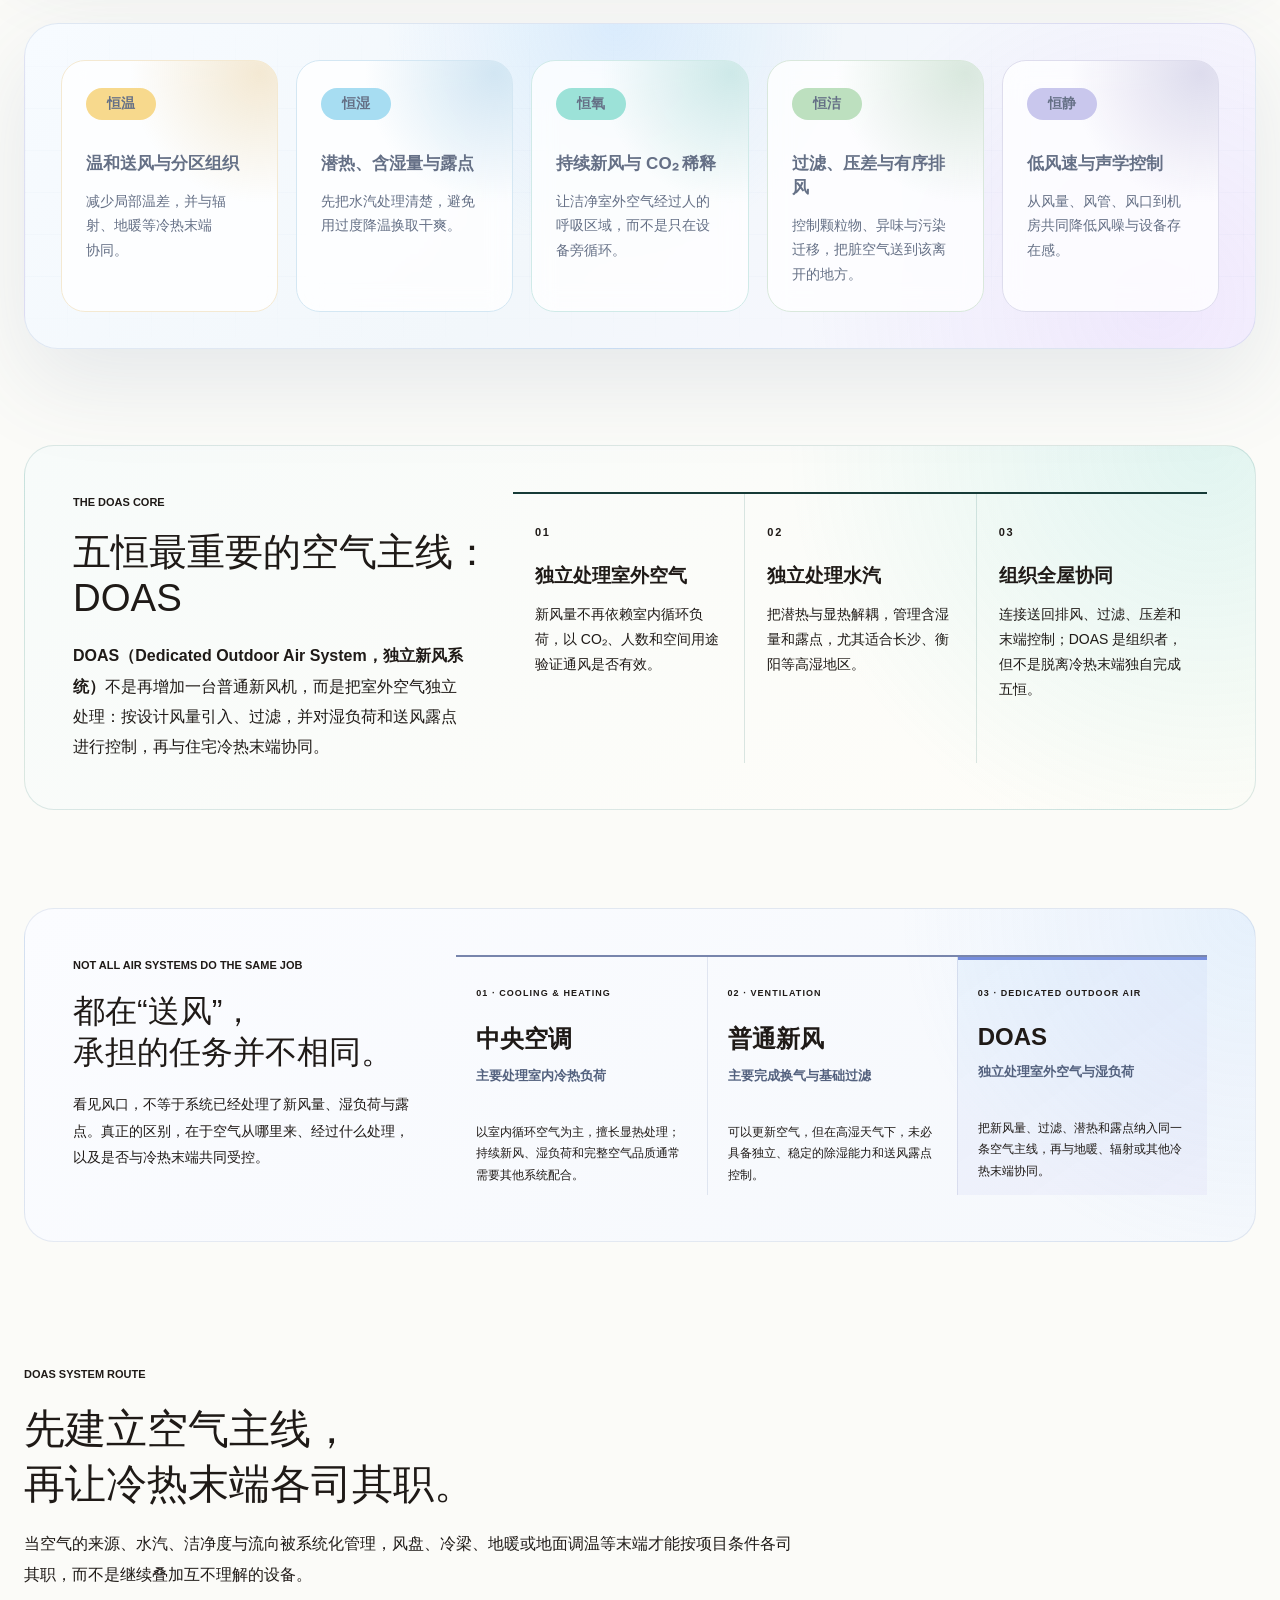
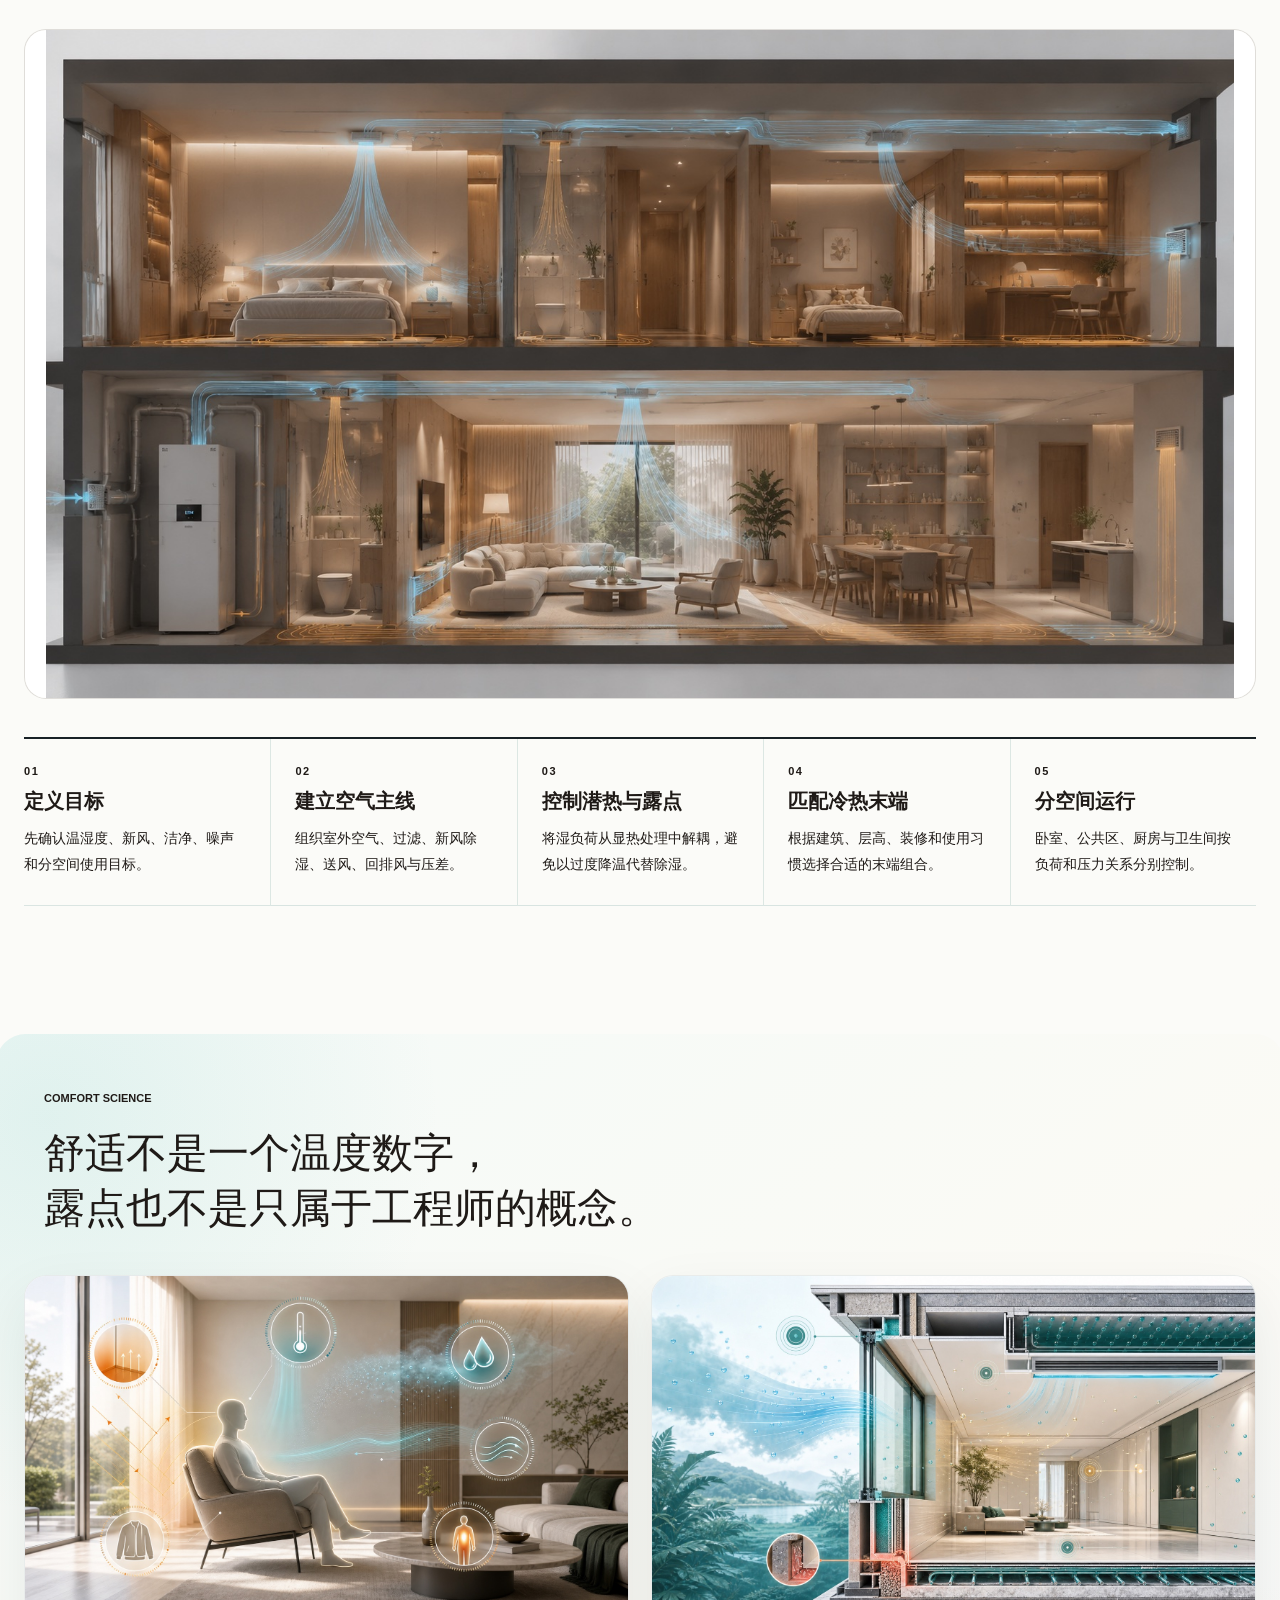
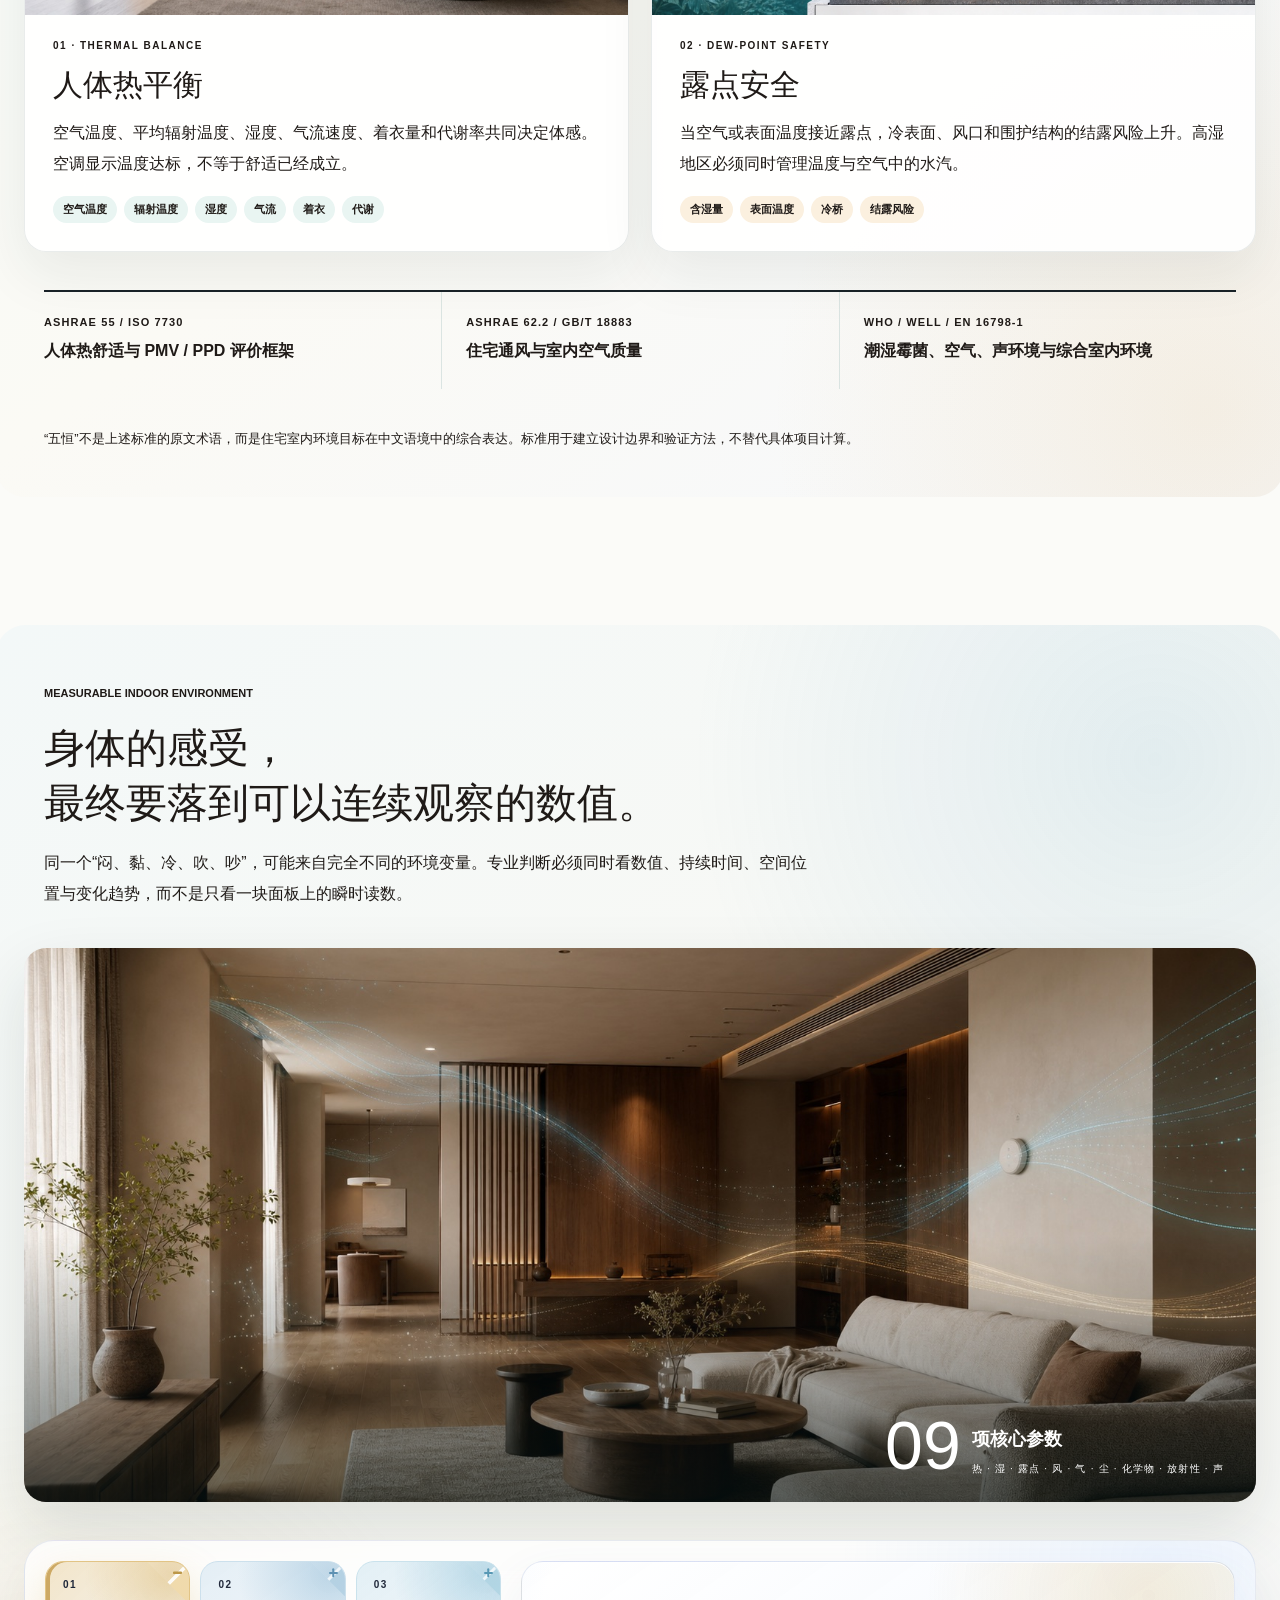
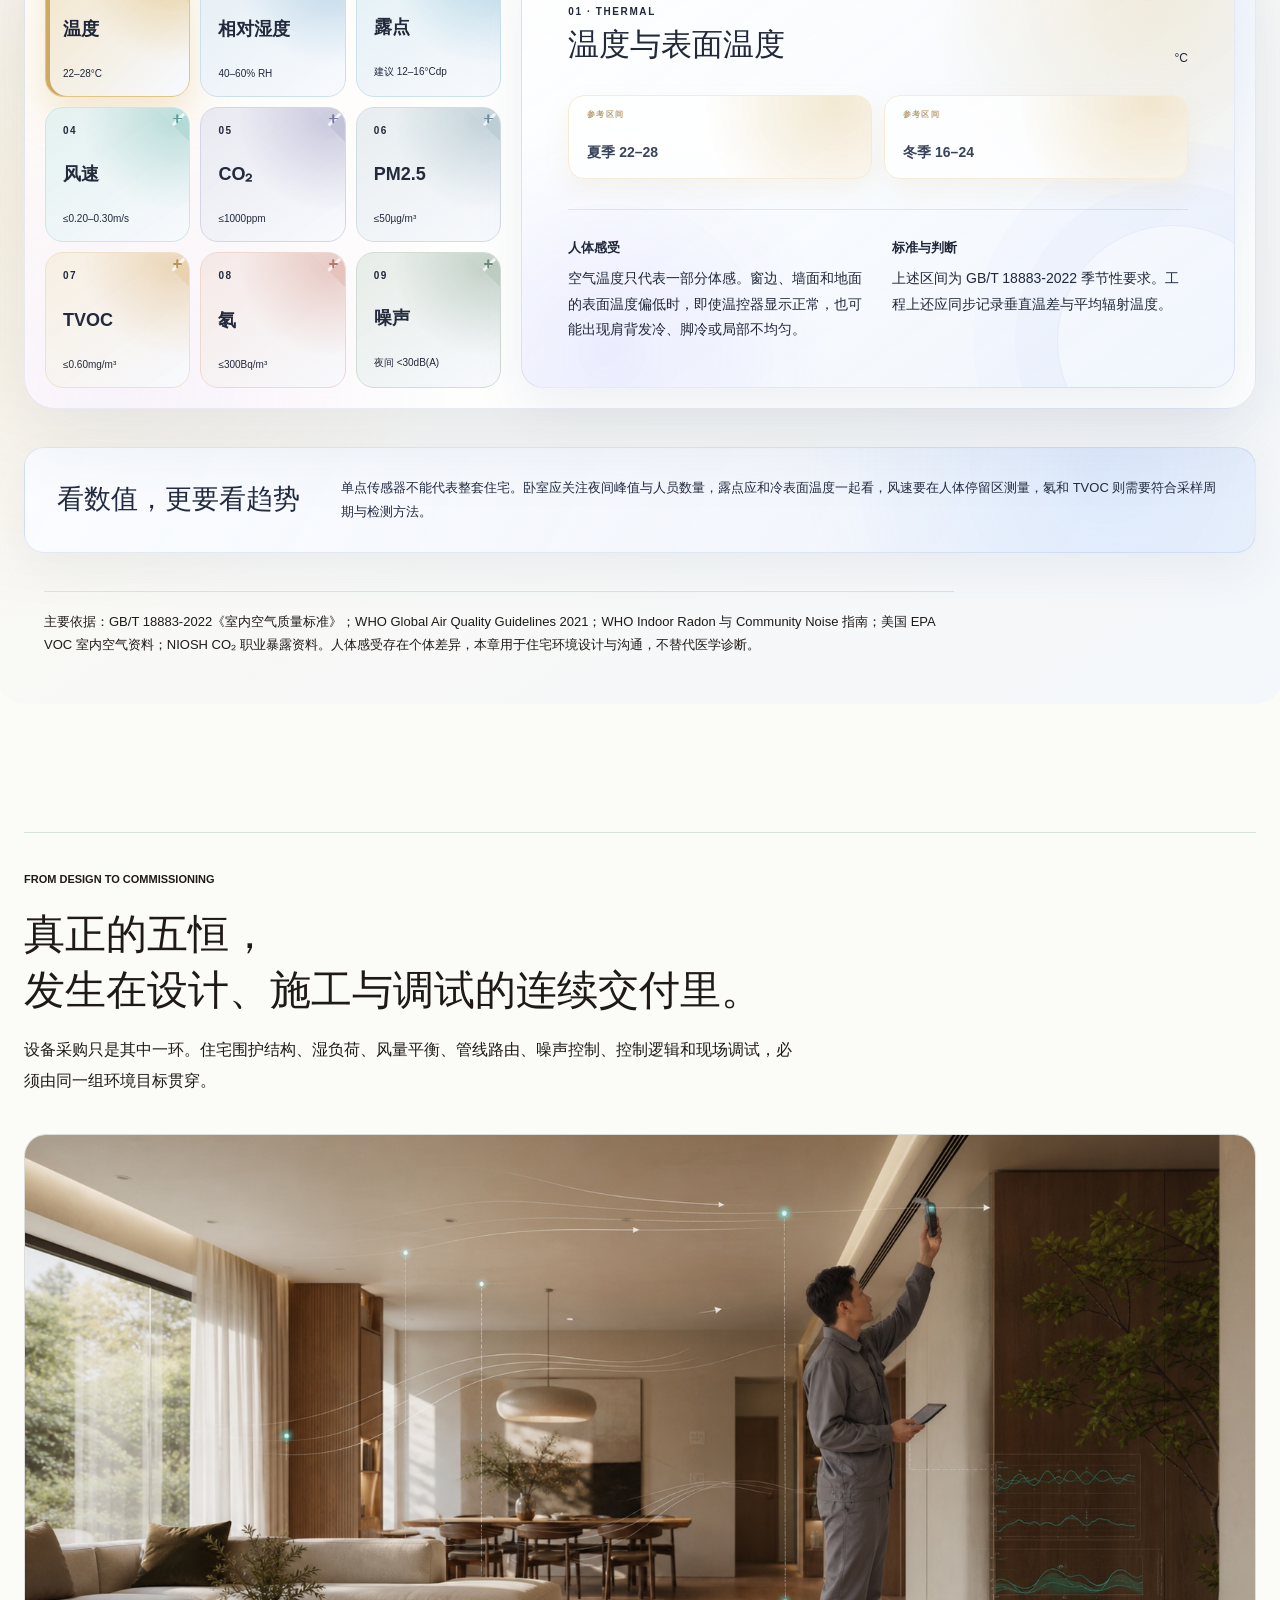
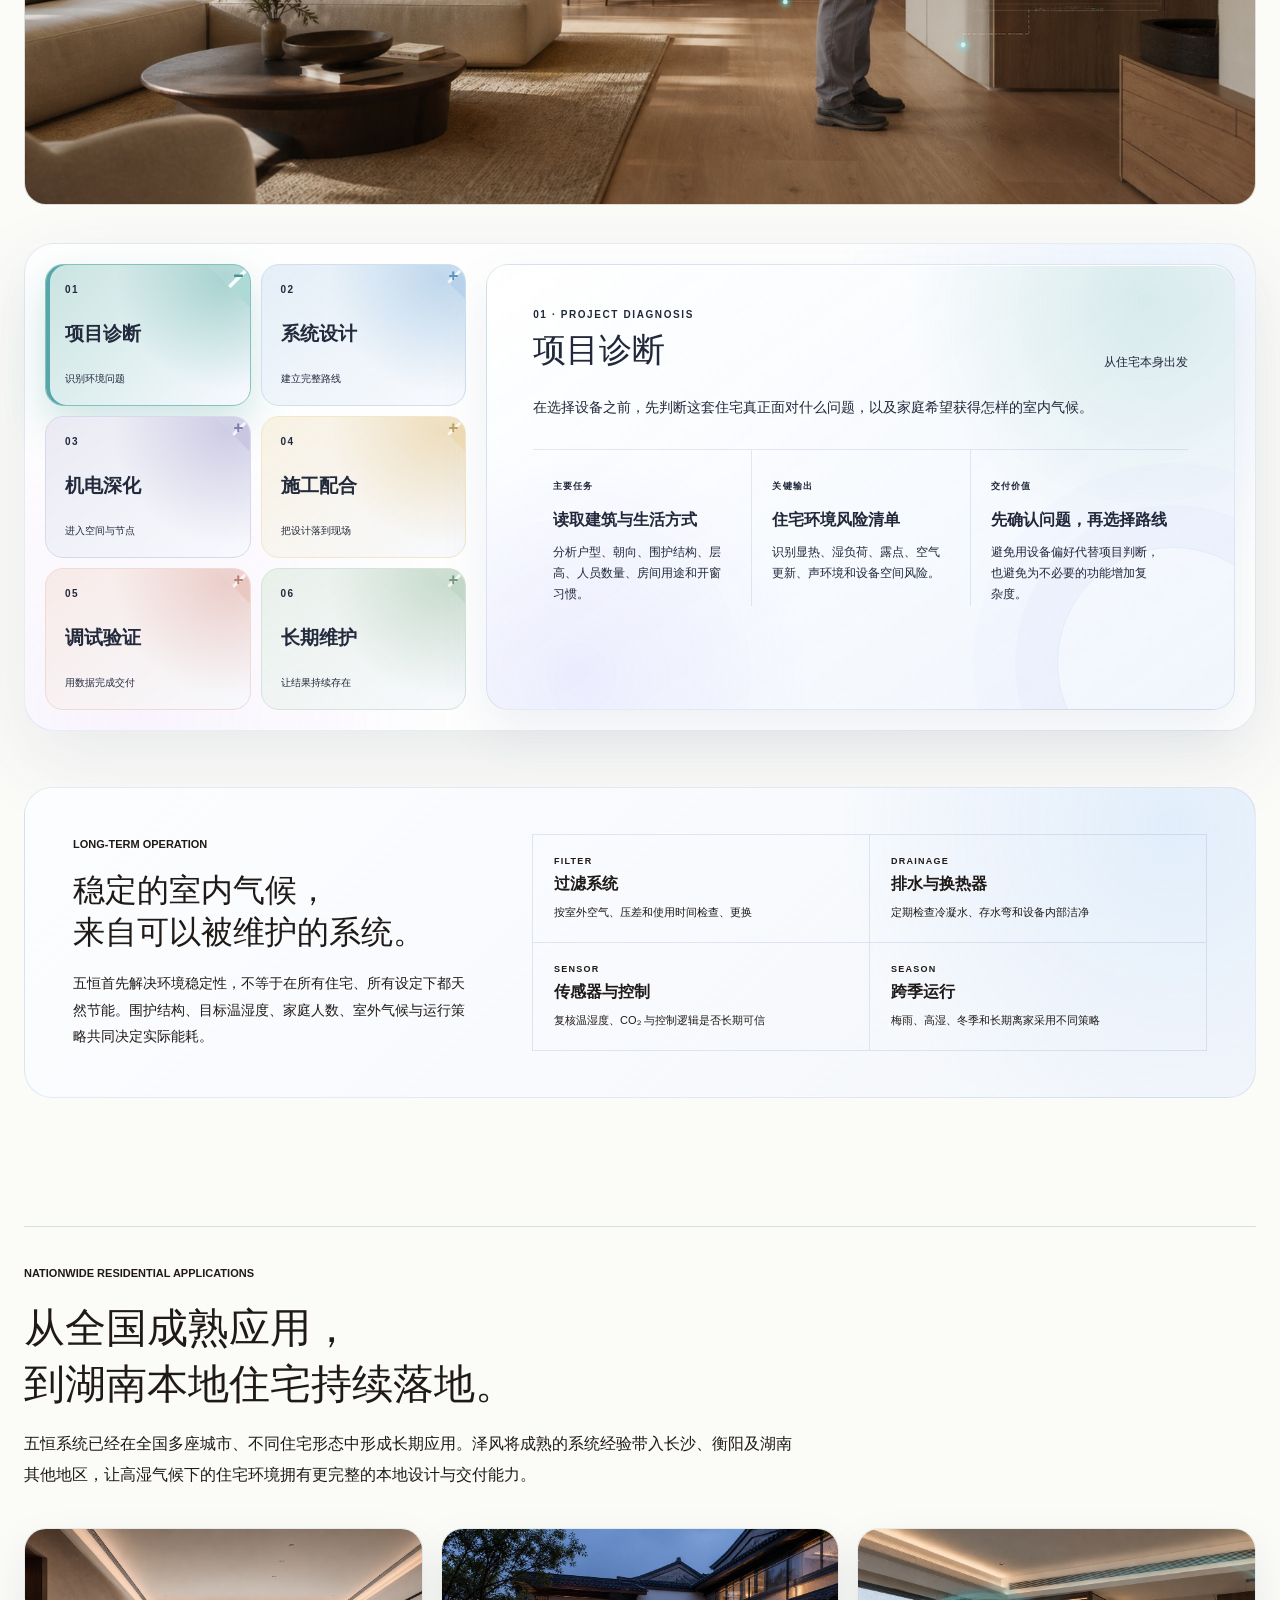
==== commit b4ef0735: "feat: clarify expandable cards with fold cues" ====
--- a/five-constant-system/index.html
+++ b/five-constant-system/index.html
@@ -8,7 +8,7 @@
     <title>DOAS 五恒住宅专栏 | ZEFENG MEP</title>
     <link rel="stylesheet" href="../styles.css?v=20260718-14" />
     <link rel="stylesheet" href="../launch-polish.css?v=20260718-14" />
-    <link rel="stylesheet" href="./five-constant-polish.css?v=20260718-15" />
+    <link rel="stylesheet" href="./five-constant-polish.css?v=20260718-16" />
   </head>
   <body class="five-atlas-page doas-book-page fc-page">
     <main class="fc-main">
@@ -784,6 +784,22 @@
           card.setAttribute("aria-pressed", "false");
           card.addEventListener("click", (event) => activateProofCard(card, event));
         });
+
+        const foldCueCards = document.querySelectorAll([
+          ".fc-outcomes article[data-topic]",
+          ".fc-value-spectrum article[data-topic]",
+          ".fc-parameter-selector button",
+          ".fc-delivery-selector button",
+          ".fc-proof-list button"
+        ].join(","));
+        foldCueCards.forEach((card) => {
+          card.classList.add("fc-click-card");
+          if (card.querySelector(":scope > .fc-fold-cue")) return;
+          const cue = document.createElement("span");
+          cue.className = "fc-fold-cue";
+          cue.setAttribute("aria-hidden", "true");
+          card.append(cue);
+        });
       })();
     </script>
   </body>
--- a/five-constant-system/five-constant-polish.css
+++ b/five-constant-system/five-constant-polish.css
@@ -2161,6 +2161,108 @@
   margin-inline: 20px;
   padding-top: 18px;
   border-top: 1px solid rgba(14,95,90,.13);
+}
+
+/* A restrained folded corner makes every expandable card legible as an action. */
+.fc-click-card {
+  --fold-tone: #639f99;
+}
+
+html body.fc-page .fc-outcomes .fc-click-card { --fold-tone: var(--outcome); }
+html body.fc-page .fc-delivery-selector .fc-click-card { --fold-tone: var(--delivery-tone); }
+html body.fc-page .fc-parameter-selector .fc-click-card { --fold-tone: var(--button-tone); }
+html body.fc-page .fc-proof-list .fc-click-card { --fold-tone: var(--proof-accent); }
+html body.fc-page .fc-value-spectrum .fc-click-card:nth-child(1) { --fold-tone: #43aaa2; }
+html body.fc-page .fc-value-spectrum .fc-click-card:nth-child(2) { --fold-tone: #5797ce; }
+html body.fc-page .fc-value-spectrum .fc-click-card:nth-child(3) { --fold-tone: #68aa76; }
+html body.fc-page .fc-value-spectrum .fc-click-card:nth-child(4) { --fold-tone: #4f9d76; }
+html body.fc-page .fc-value-spectrum .fc-click-card:nth-child(5) { --fold-tone: #7b79b4; }
+html body.fc-page .fc-value-spectrum .fc-click-card:nth-child(6) { --fold-tone: #d1a24e; }
+html body.fc-page .fc-value-spectrum .fc-click-card:nth-child(7) { --fold-tone: #cd7d70; }
+html body.fc-page .fc-value-spectrum .fc-click-card:nth-child(8) { --fold-tone: #b9913e; }
+
+html body.fc-page .fc-click-card > .fc-fold-cue {
+  position: absolute;
+  z-index: 8;
+  top: 0;
+  right: 0;
+  display: block;
+  width: 34px;
+  height: 34px;
+  margin: 0;
+  padding: 0;
+  overflow: visible;
+  border: 0;
+  border-radius: 0 18px 0 0;
+  background:
+    linear-gradient(135deg, rgba(255,255,255,.08) 0 48%, rgba(255,255,255,.9) 49% 54%, color-mix(in srgb, var(--fold-tone) 45%, white) 55% 100%);
+  box-shadow: -5px 6px 13px color-mix(in srgb, var(--fold-tone) 17%, transparent);
+  clip-path: polygon(0 0, 100% 0, 100% 100%);
+  opacity: .84;
+  pointer-events: none;
+  transform-origin: 100% 0;
+  transition: width .3s ease, height .3s ease, opacity .3s ease, filter .3s ease;
+}
+
+html body.fc-page .fc-click-card > .fc-fold-cue::before,
+html body.fc-page .fc-click-card > .fc-fold-cue::after {
+  content: "";
+  position: absolute;
+  z-index: 2;
+  top: 10px;
+  right: 7px;
+  width: 9px;
+  height: 1.5px;
+  border-radius: 999px;
+  background: color-mix(in srgb, var(--fold-tone) 82%, #243548);
+  transform-origin: center;
+  transition: transform .3s ease, top .3s ease, right .3s ease;
+}
+
+html body.fc-page .fc-click-card > .fc-fold-cue::after {
+  transform: rotate(90deg);
+}
+
+html body.fc-page .fc-click-card:hover > .fc-fold-cue,
+html body.fc-page .fc-click-card:focus-visible > .fc-fold-cue {
+  width: 42px;
+  height: 42px;
+  opacity: 1;
+  filter: saturate(1.15) drop-shadow(-4px 7px 9px color-mix(in srgb, var(--fold-tone) 24%, transparent));
+}
+
+html body.fc-page .fc-click-card:hover > .fc-fold-cue::before,
+html body.fc-page .fc-click-card:hover > .fc-fold-cue::after,
+html body.fc-page .fc-click-card:focus-visible > .fc-fold-cue::before,
+html body.fc-page .fc-click-card:focus-visible > .fc-fold-cue::after {
+  top: 12px;
+  right: 8px;
+}
+
+html body.fc-page .fc-click-card.is-selected > .fc-fold-cue,
+html body.fc-page .fc-click-card.is-active > .fc-fold-cue {
+  width: 42px;
+  height: 42px;
+  opacity: 1;
+  filter: saturate(1.16);
+}
+
+html body.fc-page .fc-click-card.is-selected > .fc-fold-cue::after,
+html body.fc-page .fc-click-card.is-active > .fc-fold-cue::after {
+  transform: rotate(0deg);
+}
+
+html body.fc-page .fc-click-card.is-selected > .fc-fold-cue::before,
+html body.fc-page .fc-click-card.is-active > .fc-fold-cue::before {
+  transform: rotate(180deg);
+}
+
+@media (prefers-reduced-motion: reduce) {
+  html body.fc-page .fc-click-card > .fc-fold-cue,
+  html body.fc-page .fc-click-card > .fc-fold-cue::before,
+  html body.fc-page .fc-click-card > .fc-fold-cue::after {
+    transition: none;
+  }
 }
 
 @media (max-width: 1180px) {
